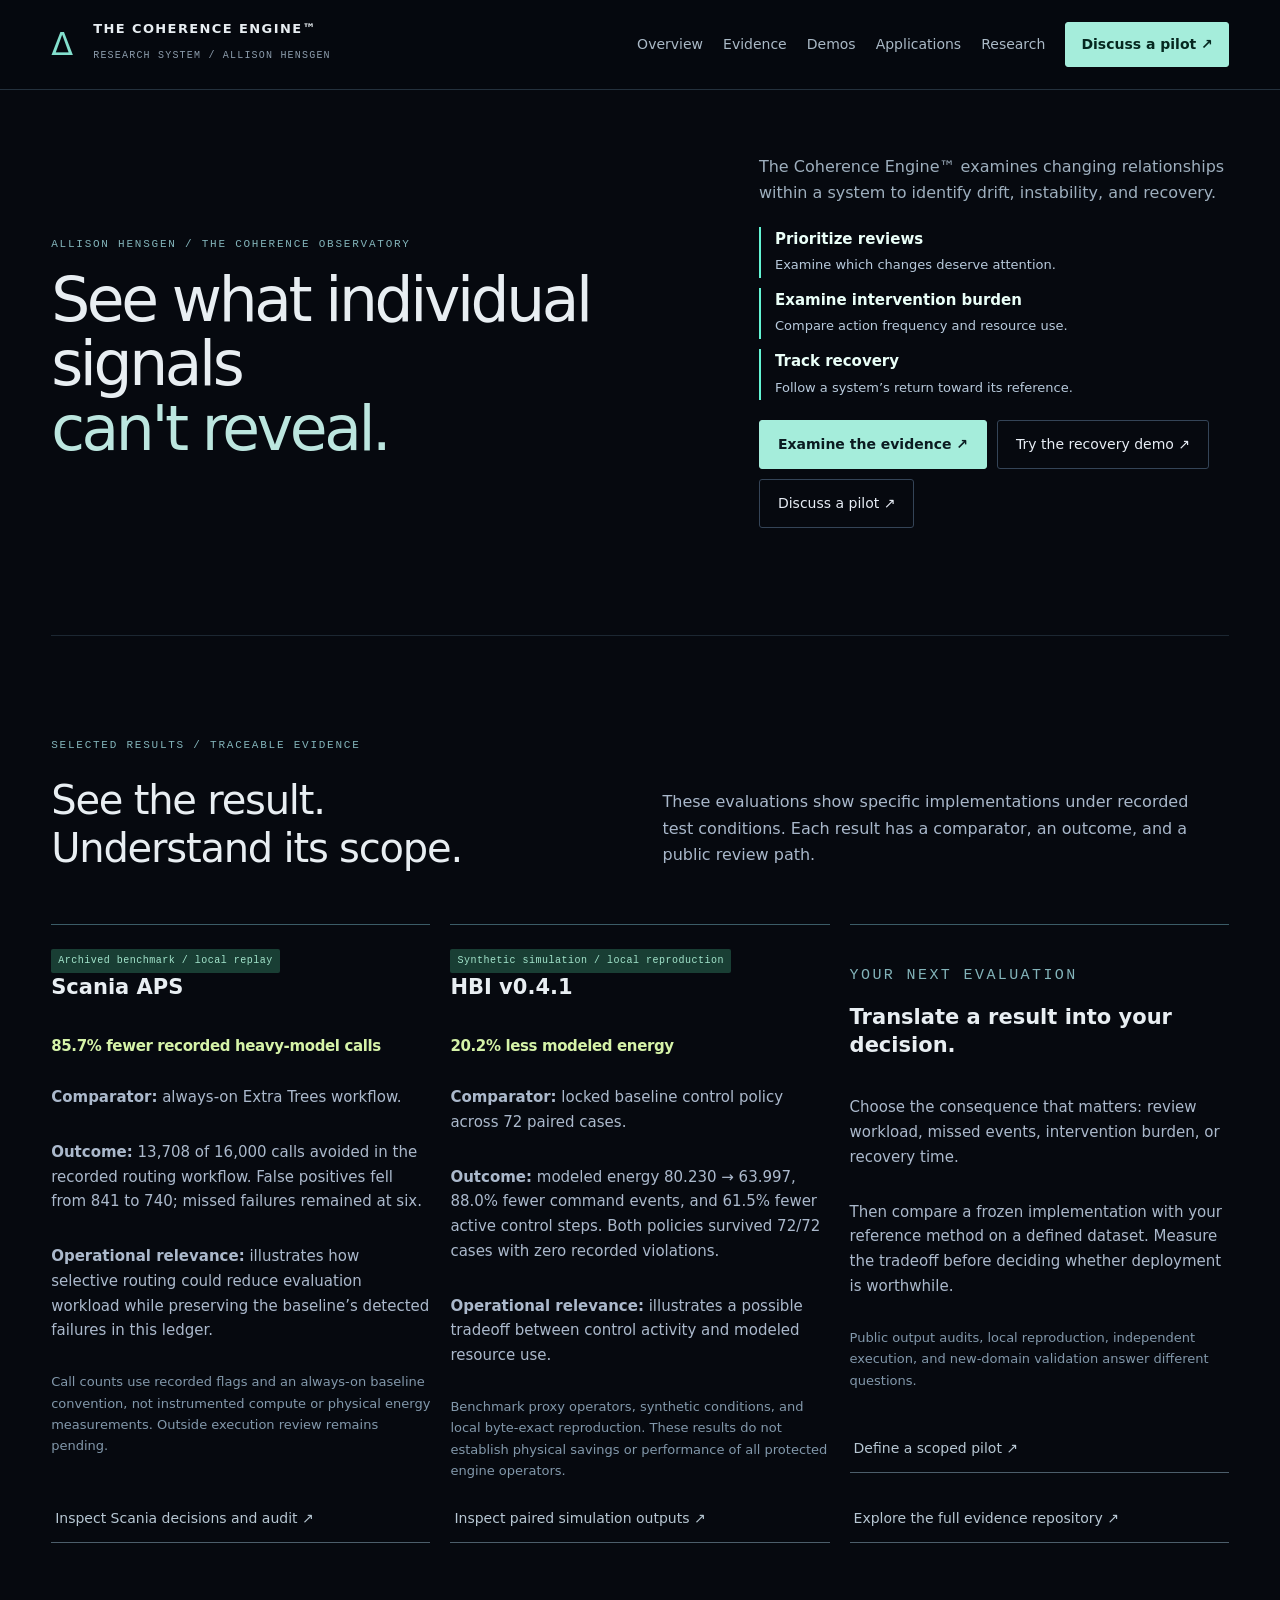
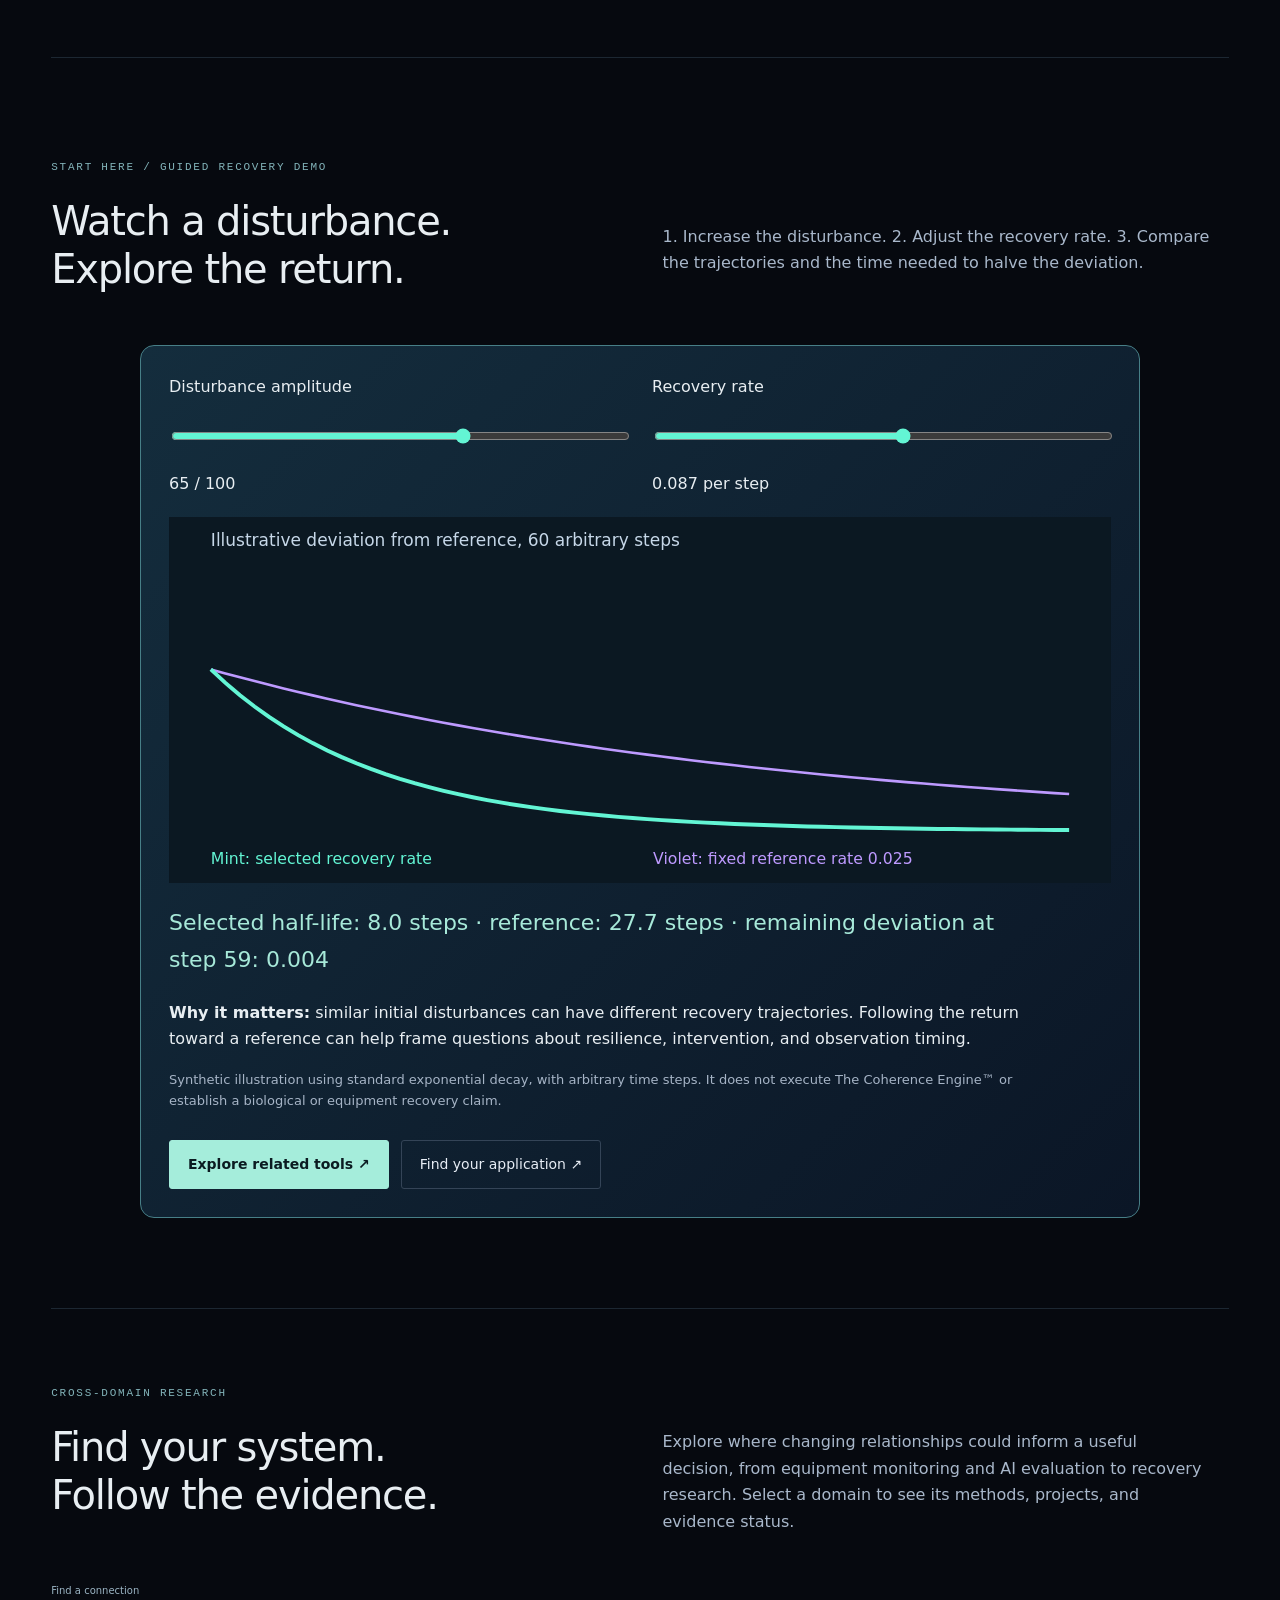
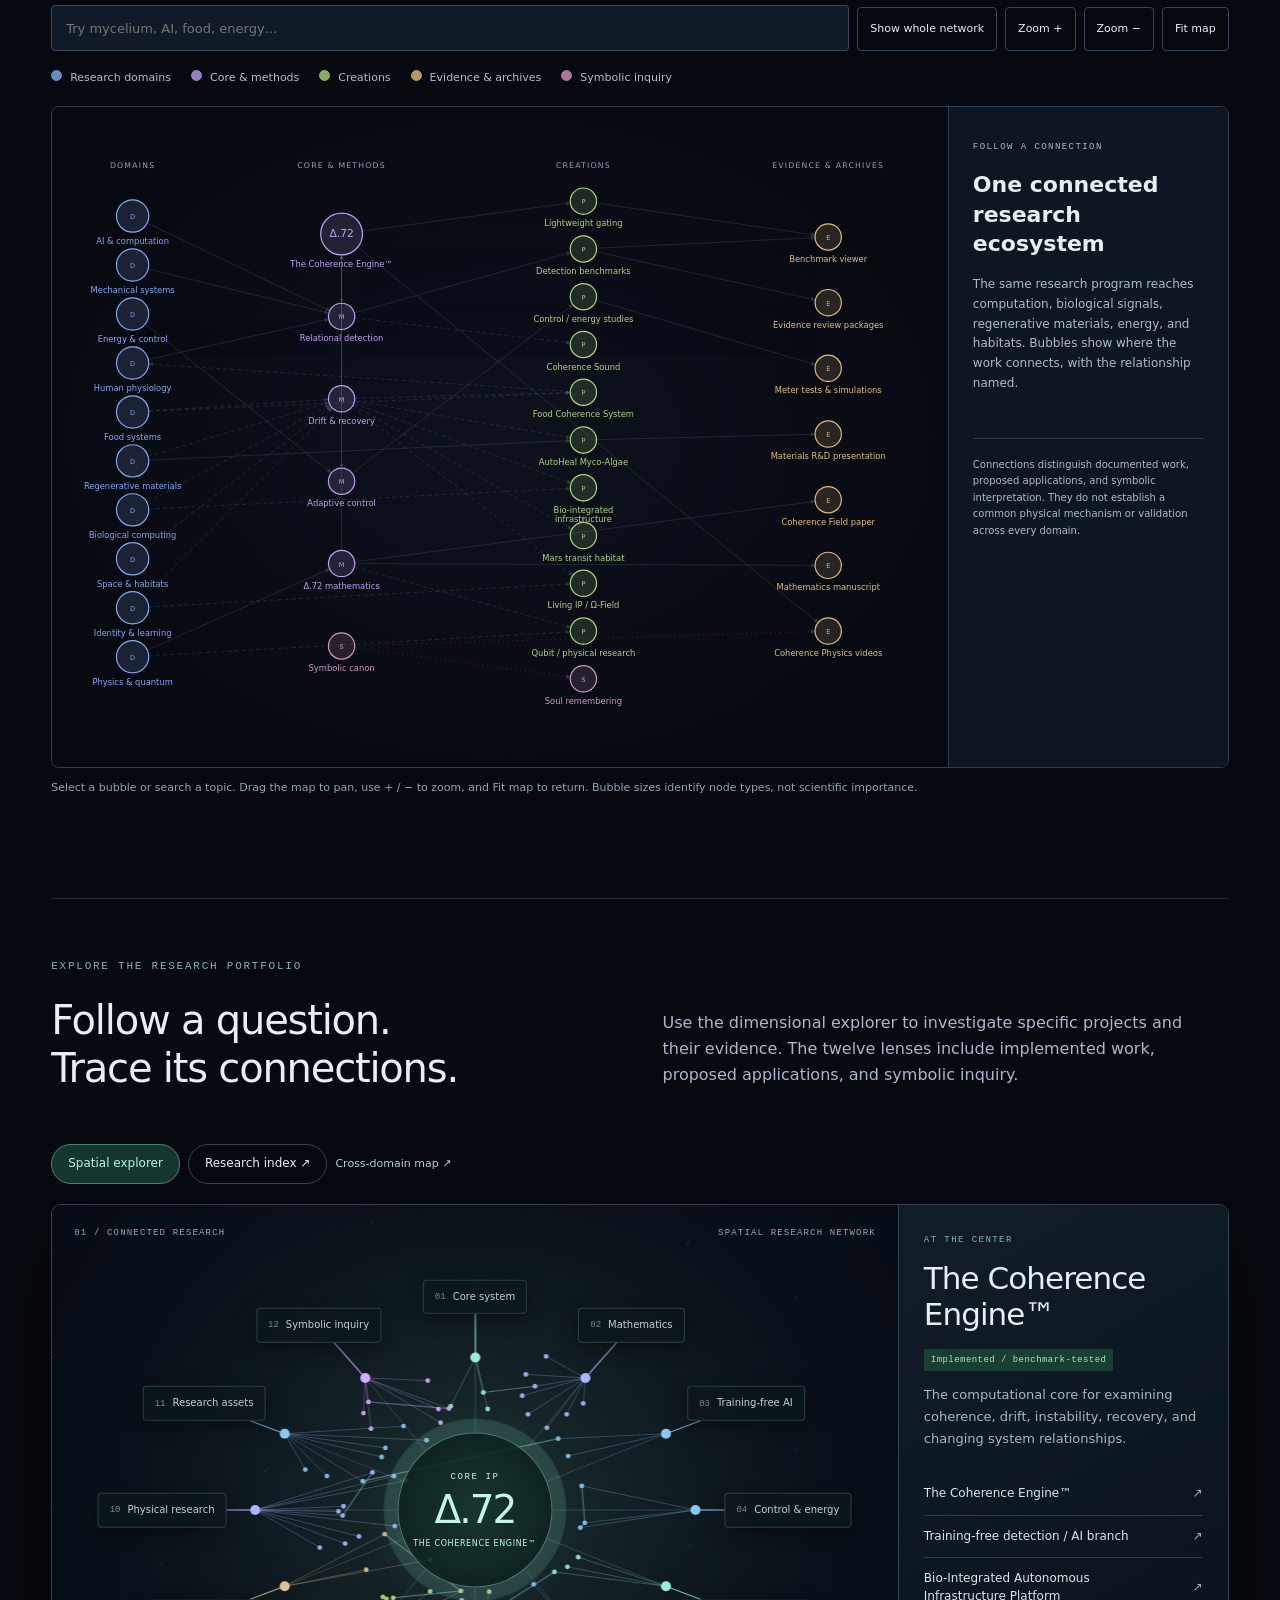
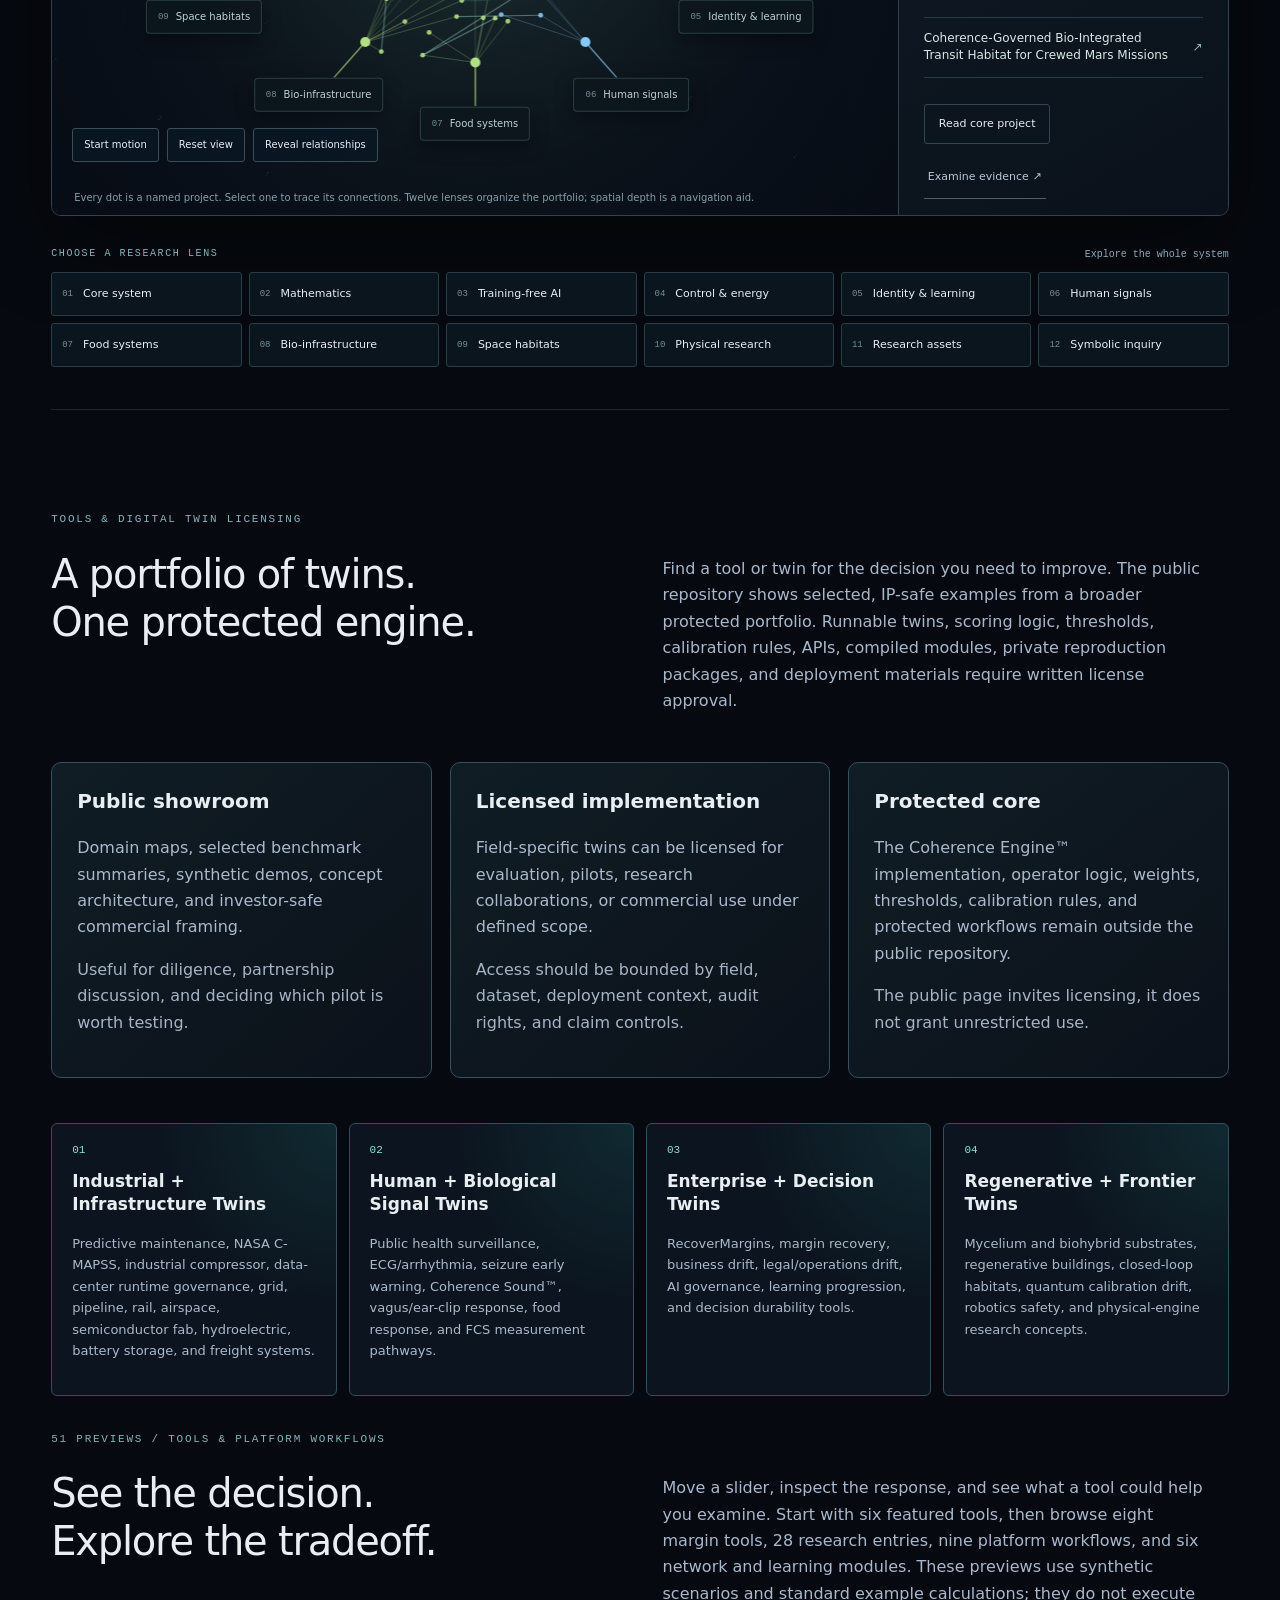
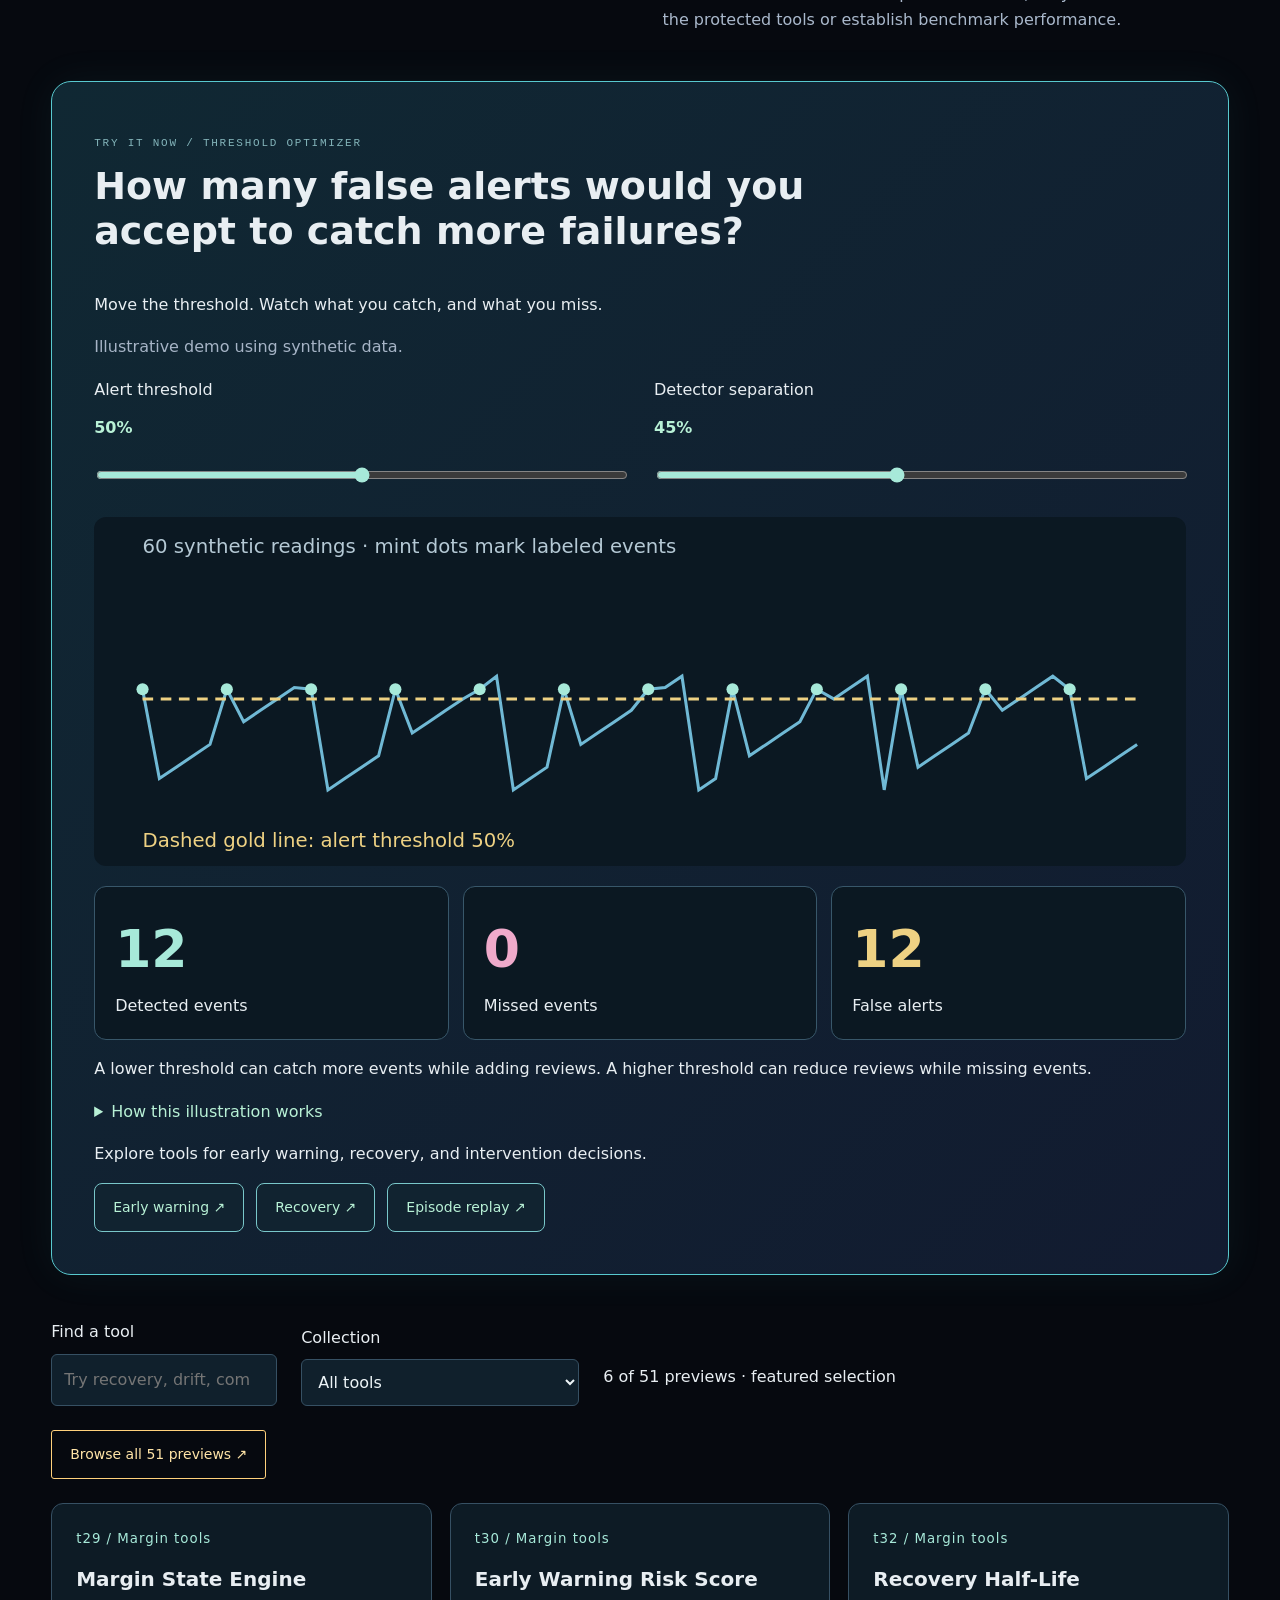
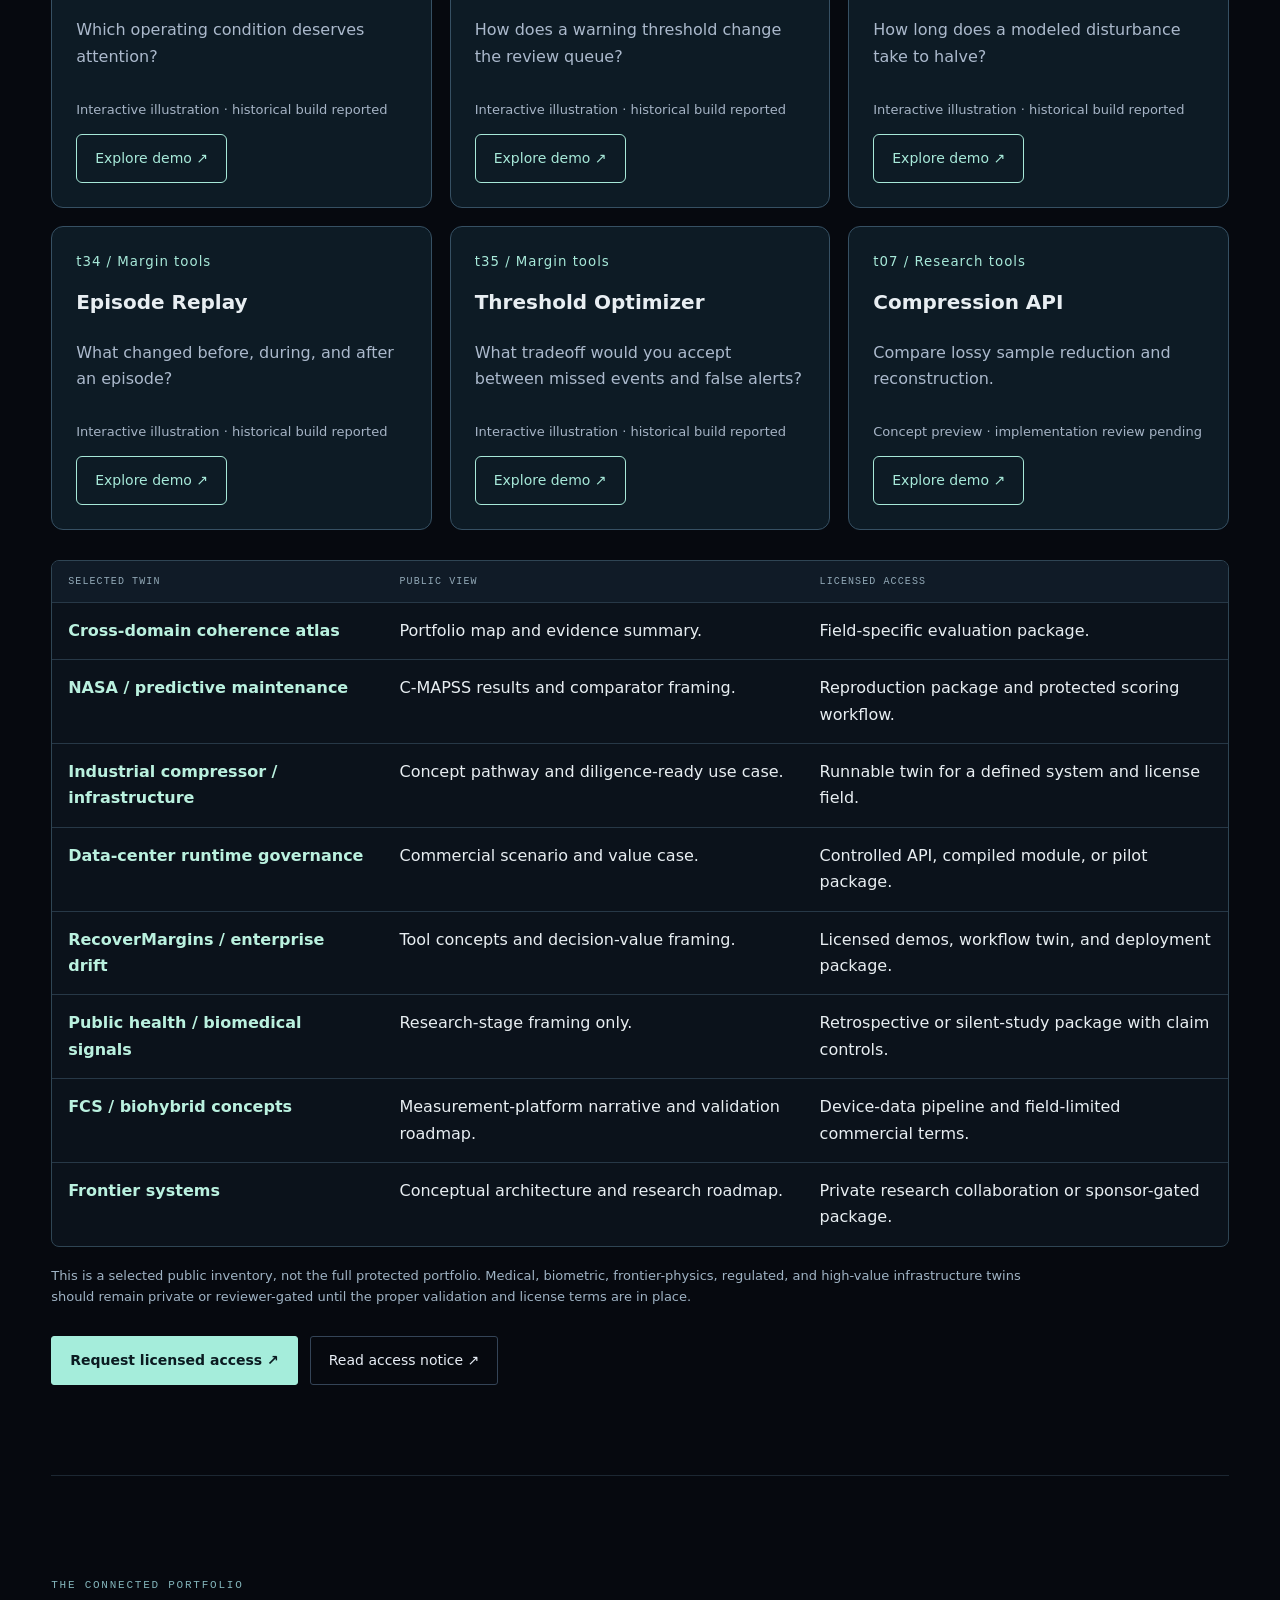
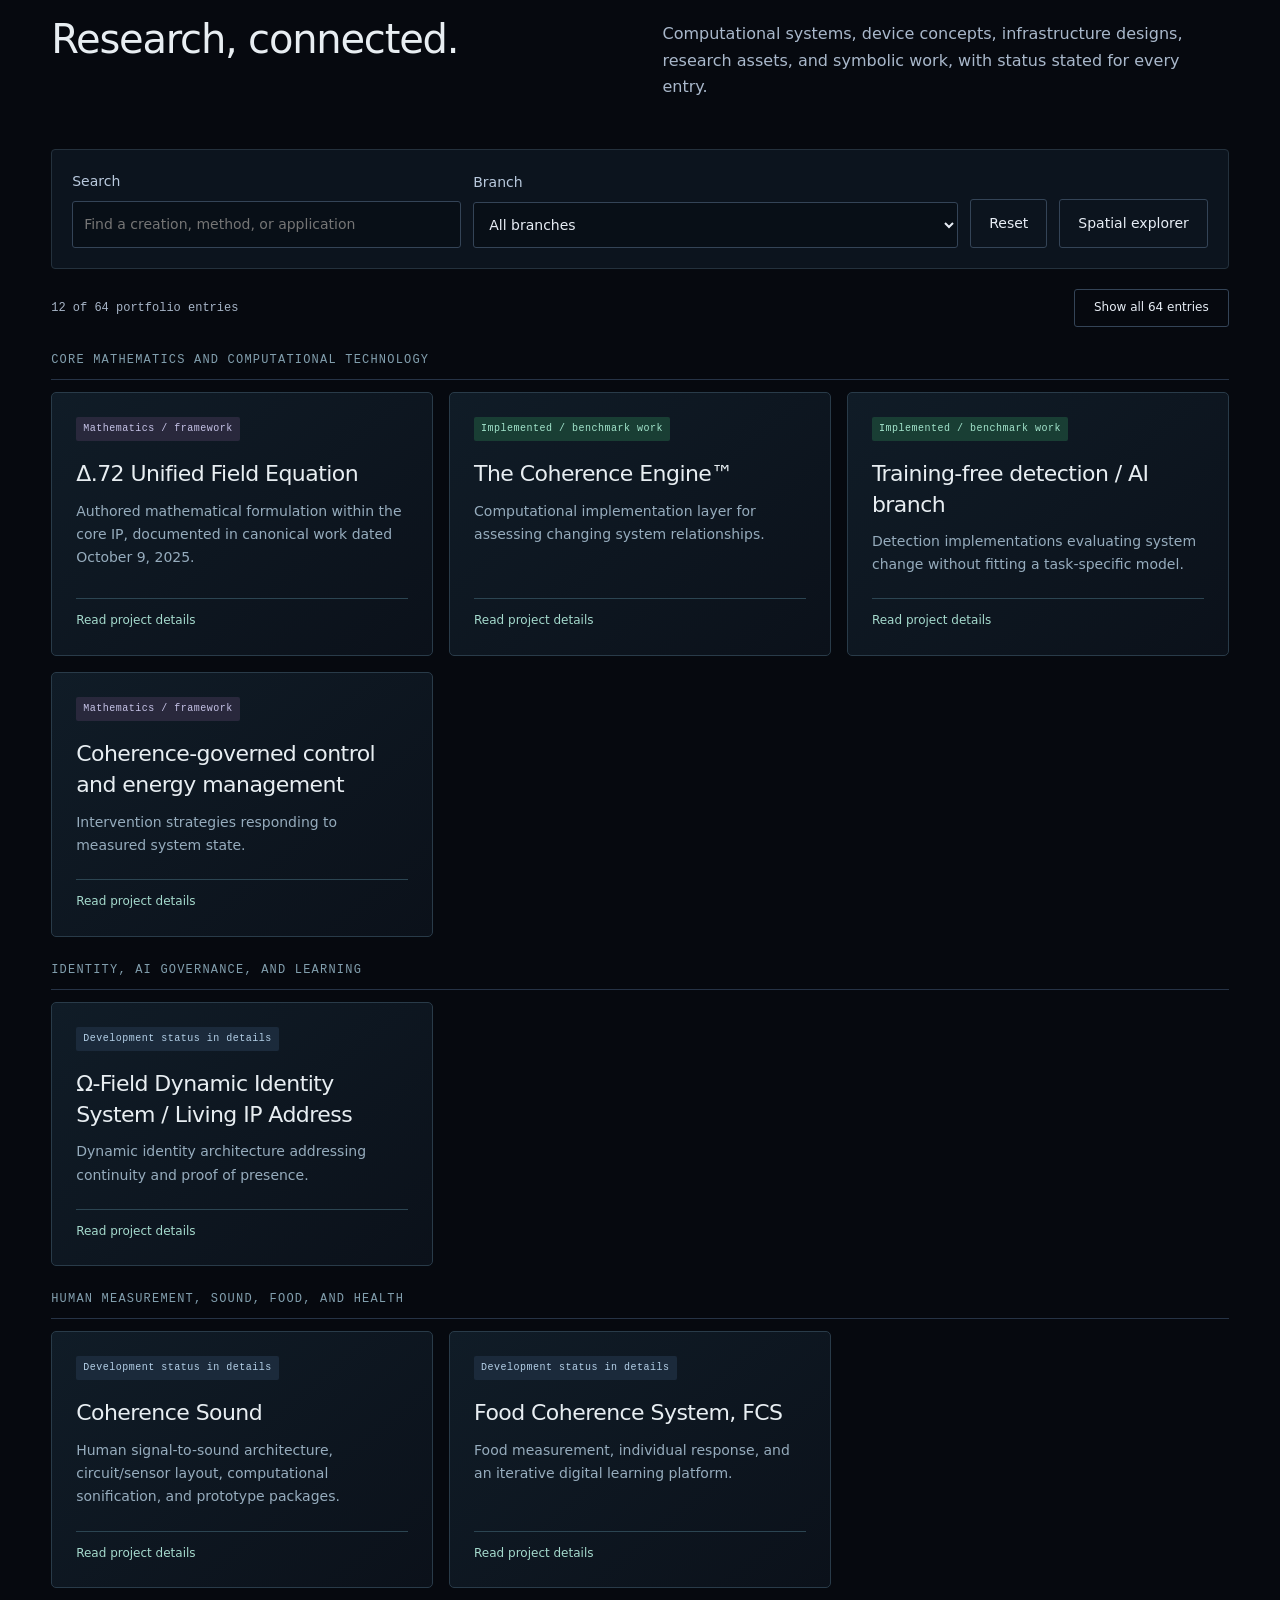
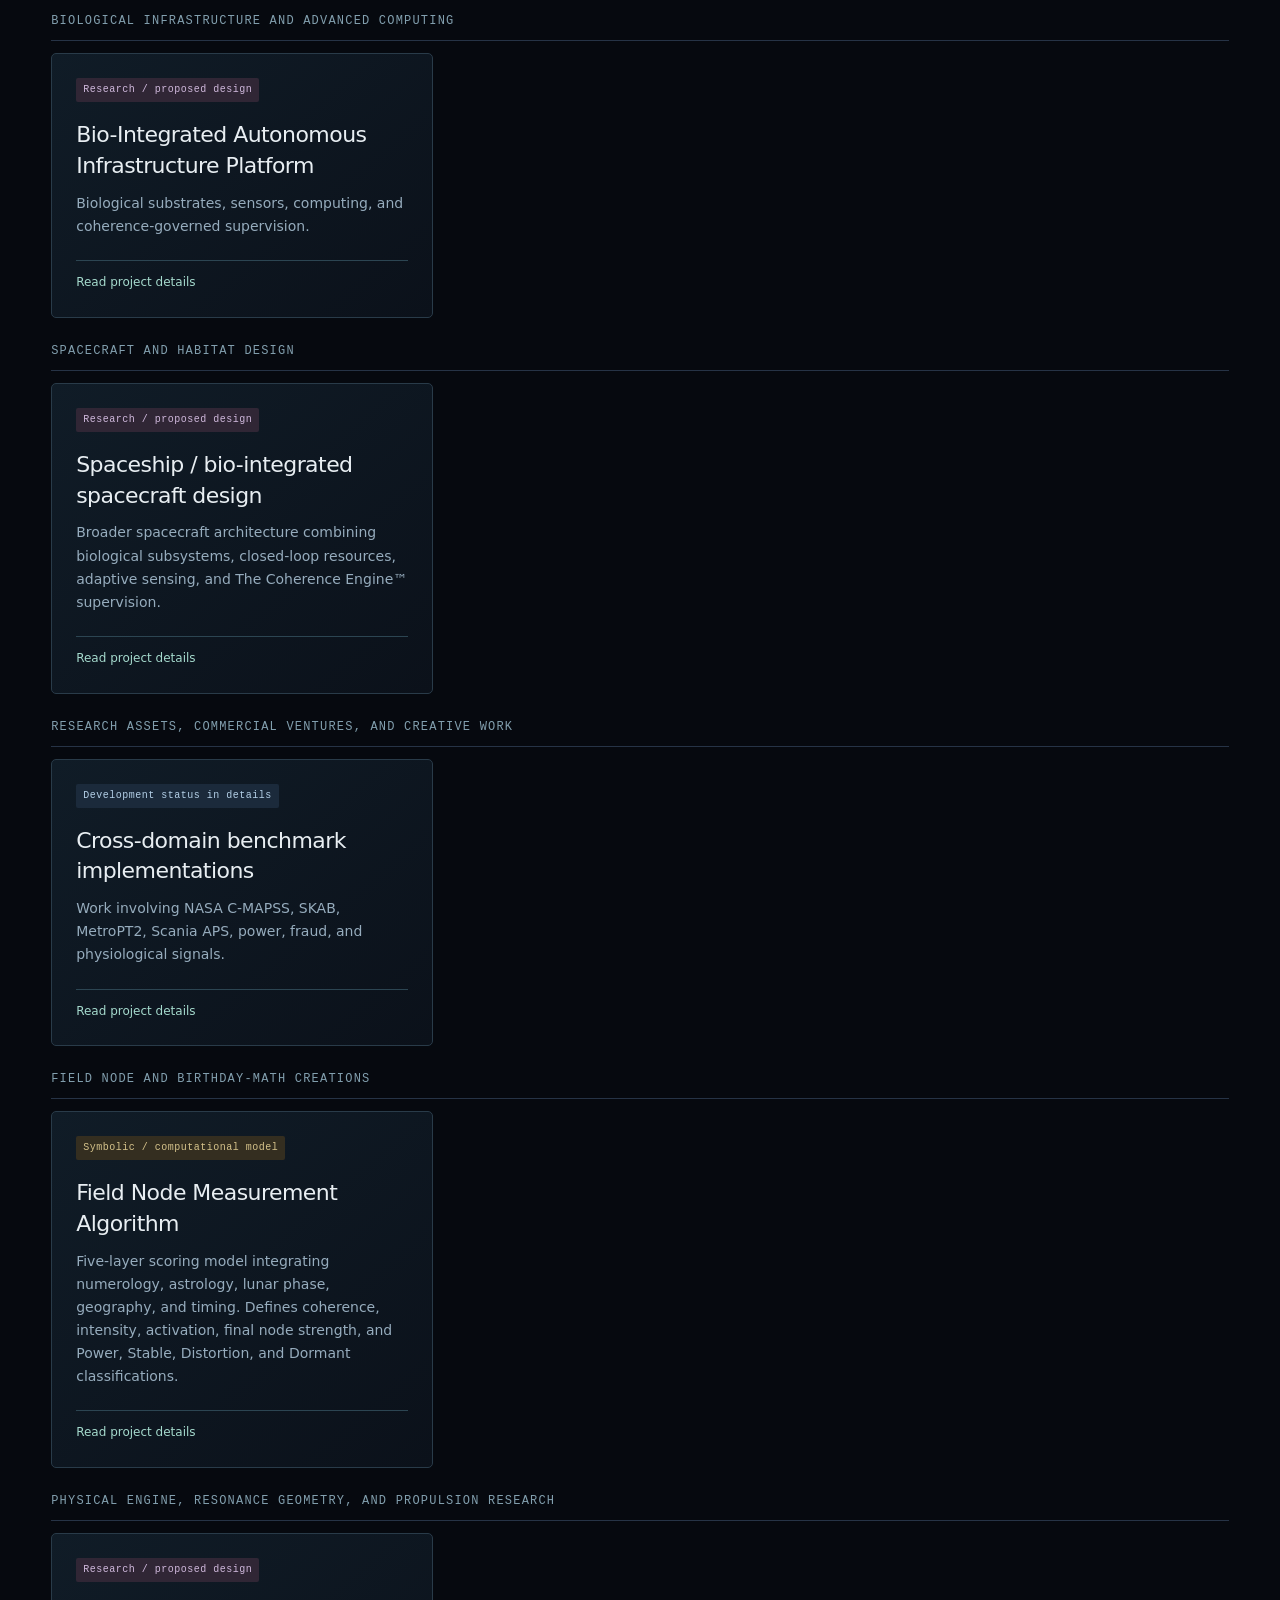
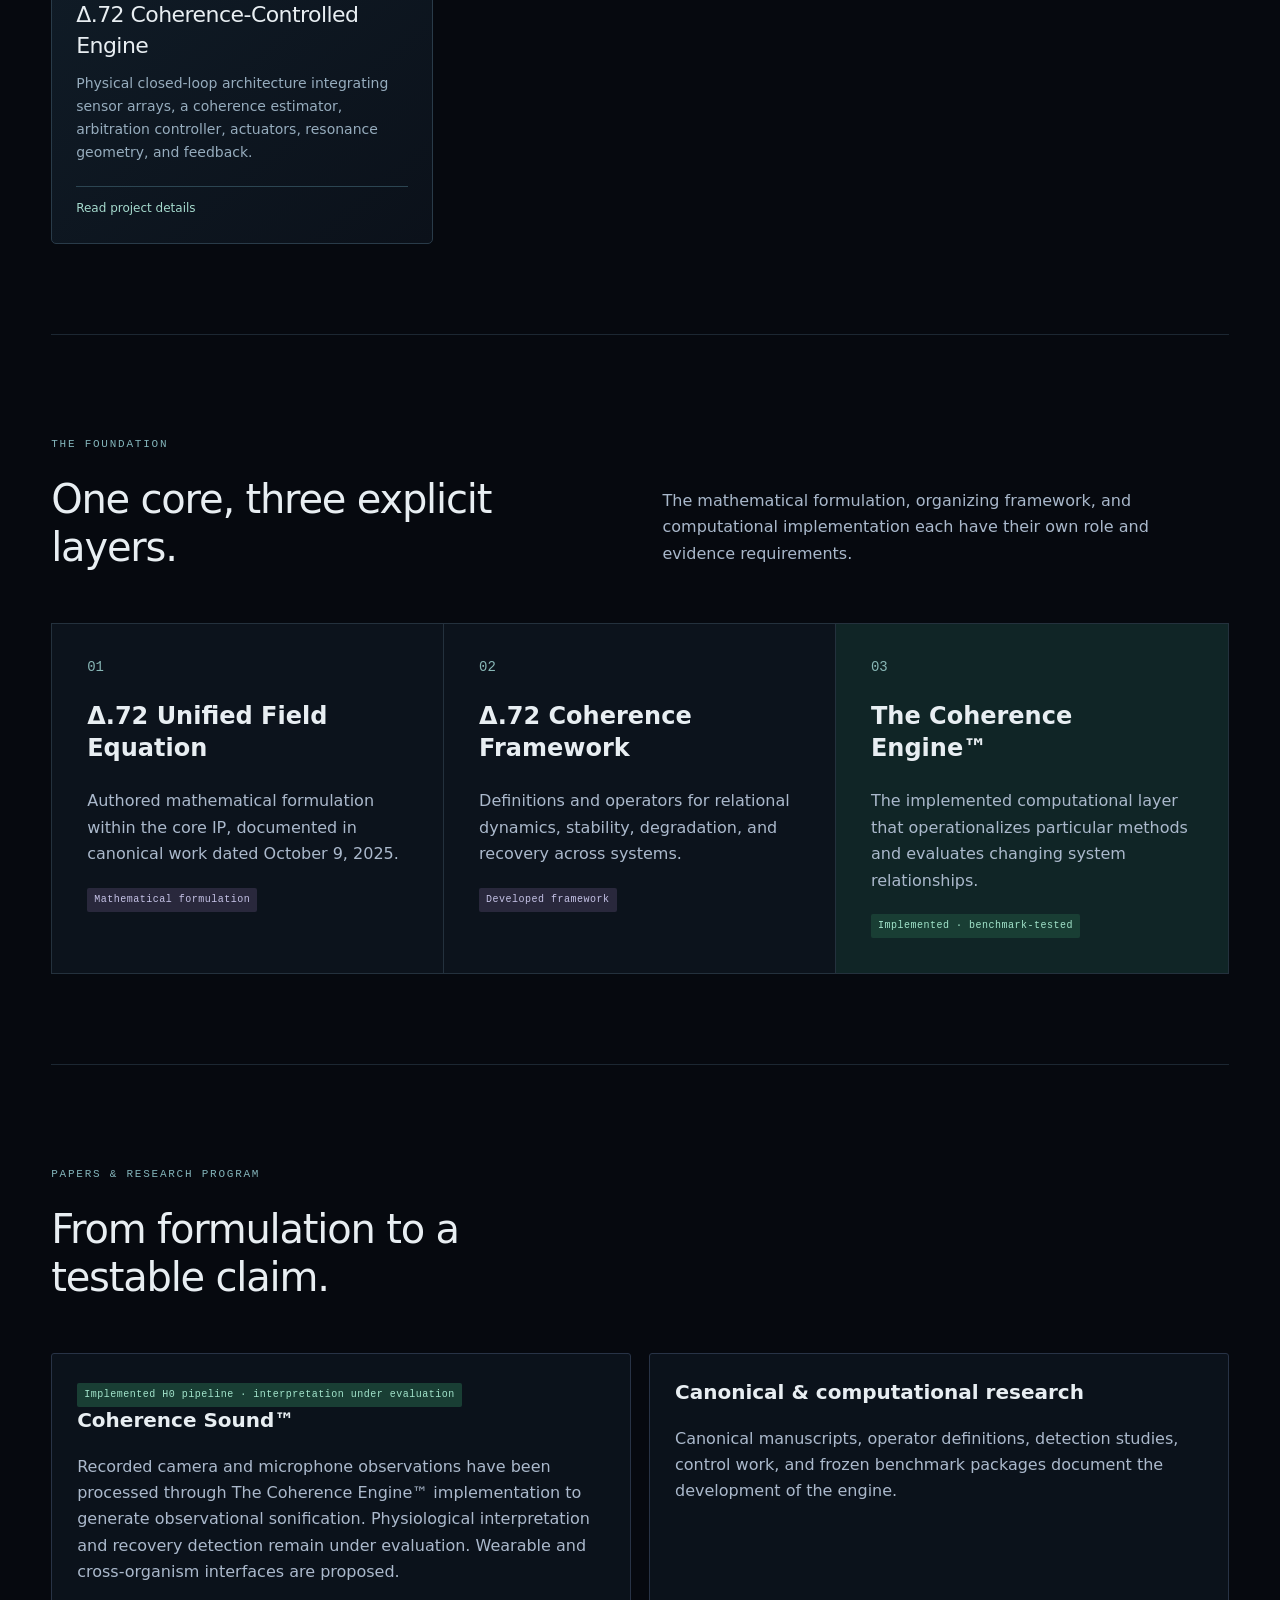
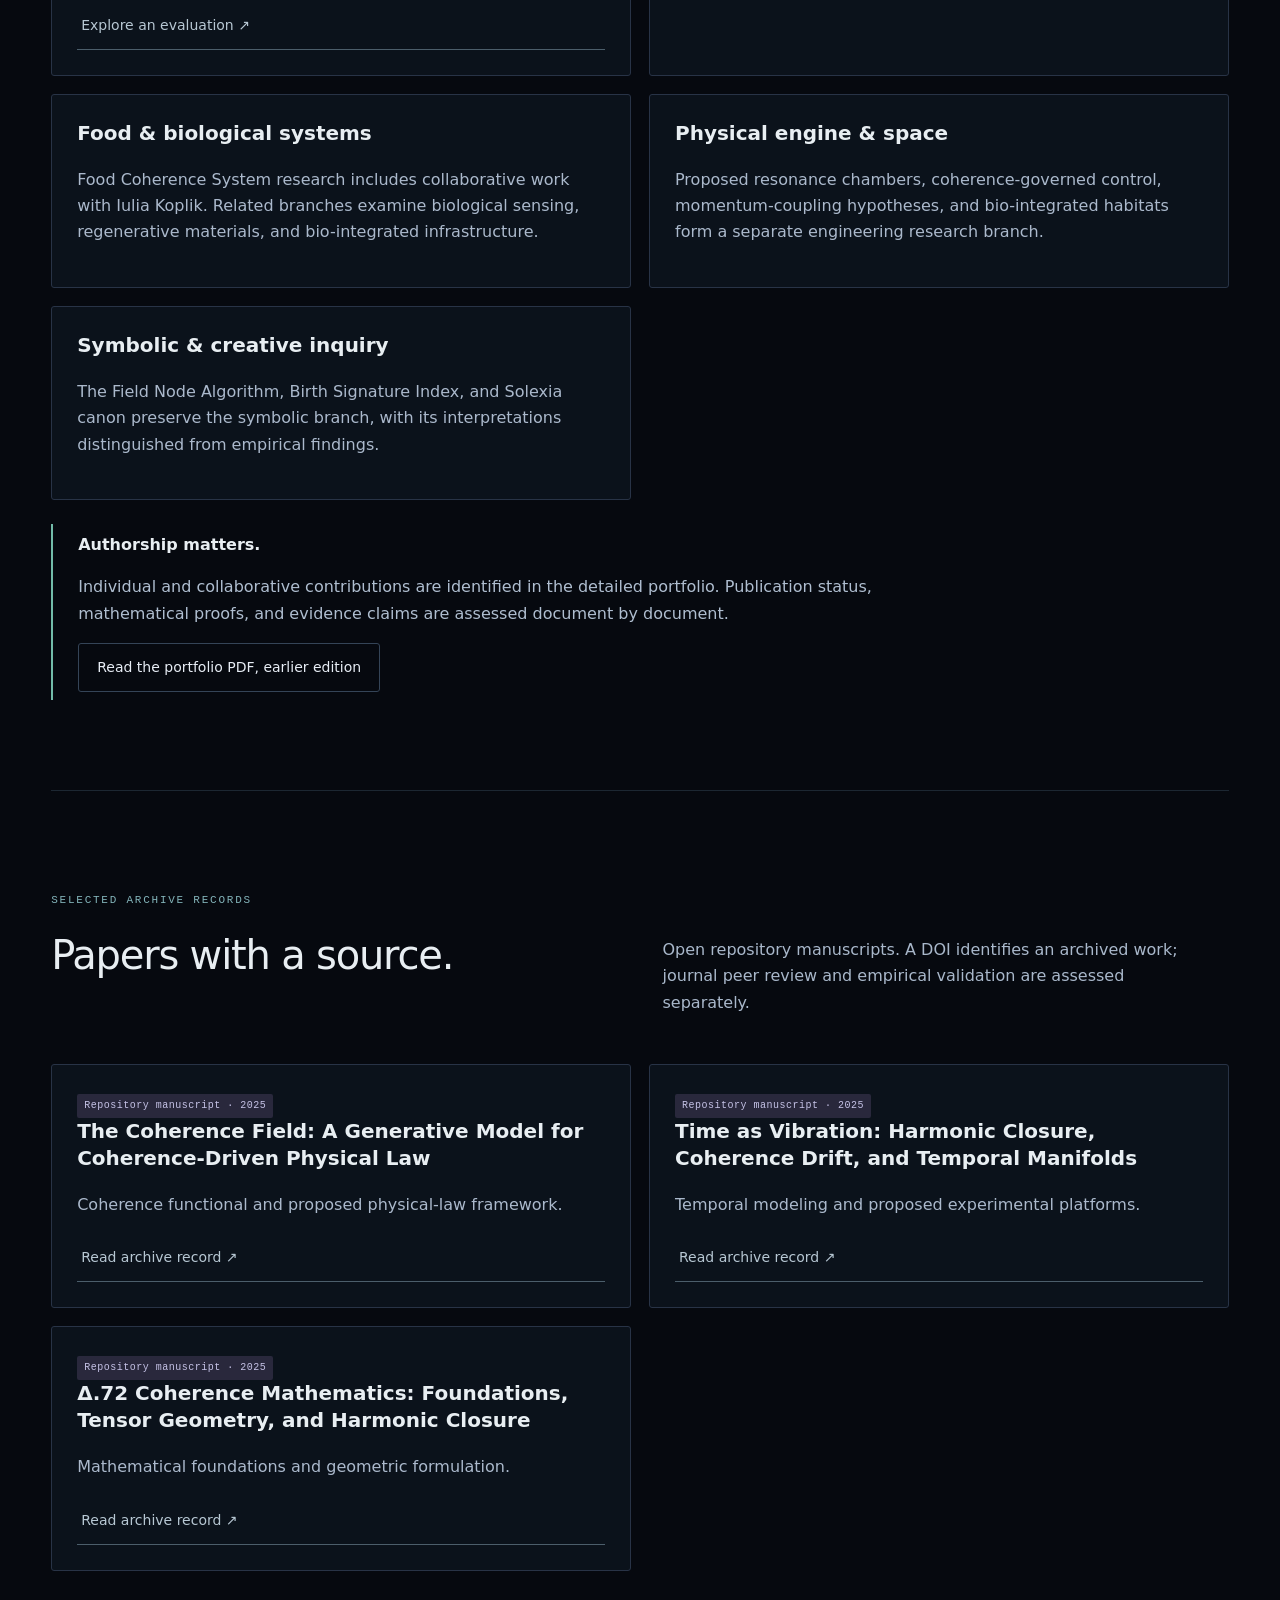
==== index.html @ c4099e21 "Feature inline threshold demo before tool catalog with live outcome counters" ====
<!doctype html><html lang="en"><head><meta charset="utf-8"><meta name="viewport" content="width=device-width,initial-scale=1"><title>Coherence Observatory | Allison Hensgen</title><meta name="description" content="See how The Coherence Engine™ examines changing relationships across complex systems. Explore interactive research, benchmark evidence, and technical pilot opportunities."><link rel="icon" href="favicon.svg"><link rel="stylesheet" href="style.css?v=20261008-colors"><link rel="stylesheet" href="tool-showroom.css"><link rel="canonical" href="https://coherenceengine.github.io/CoherenceEngine/">
<meta property="og:type" content="website">
<meta property="og:site_name" content="The Coherence Engine™">
<meta property="og:title" content="The Coherence Engine™ | Allison Hensgen">
<meta property="og:description" content="Explore computational evidence, cross-domain applications, and opportunities to evaluate The Coherence Engine™.">
<meta property="og:url" content="https://coherenceengine.github.io/CoherenceEngine/">
<meta property="og:image" content="https://coherenceengine.github.io/CoherenceEngine/social-preview.png">
<meta property="og:image:secure_url" content="https://coherenceengine.github.io/CoherenceEngine/social-preview.png">
<meta property="og:image:type" content="image/png">
<meta property="og:image:width" content="1734">
<meta property="og:image:height" content="907">
<meta property="og:image:alt" content="The Coherence Engine™ by Allison Hensgen, a dimensional network connecting computational, biological, materials, energy, and space research.">
<meta name="twitter:card" content="summary_large_image">
<meta name="twitter:title" content="The Coherence Engine™ | Allison Hensgen">
<meta name="twitter:description" content="Research across domains. Explore the Coherence Observatory.">
<meta name="twitter:image" content="https://coherenceengine.github.io/CoherenceEngine/social-preview.png">
<meta name="twitter:image:alt" content="The Coherence Engine™ by Allison Hensgen, research across domains.">
<link rel="stylesheet" href="reading-flow.css?v=20261008"><link rel="stylesheet" href="network-showroom.css?v=20261008"></head><body>
<nav aria-label="Main navigation"><a class="brand" href="#home"><span>Δ</span><b>THE COHERENCE ENGINE™</b><small>RESEARCH SYSTEM / ALLISON HENSGEN</small></a><div><a href="#home">Overview</a><a href="#evidence">Evidence</a><a href="#guided-demo">Demos</a><a href="#domain-map">Applications</a><a href="#research">Research</a><a class="primary" href="#pilot">Discuss a pilot ↗</a></div></nav>
<main><section id="home" class="observatory"><header class="obs-intro"><div><p class="eyebrow">ALLISON HENSGEN / THE COHERENCE OBSERVATORY</p><h1>See what individual signals<br><em>can't reveal.</em></h1></div><div class="obs-description"><p>The Coherence Engine™ examines changing relationships within a system to identify drift, instability, and recovery.</p><ul class="value-benefits"><li><strong>Prioritize reviews</strong><span>Examine which changes deserve attention.</span></li><li><strong>Examine intervention burden</strong><span>Compare action frequency and resource use.</span></li><li><strong>Track recovery</strong><span>Follow a system’s return toward its reference.</span></li></ul><div class="value-paths"><a class="primary" href="#evidence">Examine the evidence ↗</a><a class="secondary" href="#guided-demo">Try the recovery demo ↗</a><a class="secondary" href="#pilot">Discuss a pilot ↗</a></div></div></header></section><section id="evidence"><div class="sectionhead"><p class="eyebrow">SELECTED RESULTS / TRACEABLE EVIDENCE</p><h2>See the result.<br>Understand its scope.</h2><p>These evaluations show specific implementations under recorded test conditions. Each result has a comparator, an outcome, and a public review path.</p></div><div class="evidencegrid"><article><span class="badge built">Archived benchmark / local replay</span><h3>Scania APS</h3><p class="result-number">85.7% fewer recorded heavy-model calls</p><p><strong>Comparator:</strong> always-on Extra Trees workflow.</p><p><strong>Outcome:</strong> 13,708 of 16,000 calls avoided in the recorded routing workflow. False positives fell from 841 to 740; missed failures remained at six.</p><p><strong>Operational relevance:</strong> illustrates how selective routing could reduce evaluation workload while preserving the baseline’s detected failures in this ledger.</p><p class="muted">Call counts use recorded flags and an always-on baseline convention, not instrumented compute or physical energy measurements. Outside execution review remains pending.</p><a class="textlink" href="https://github.com/CoherenceEngine/Research/blob/main/validation/scania_v1/README.md" target="_blank" rel="noopener">Inspect Scania decisions and audit ↗</a></article><article><span class="badge built">Synthetic simulation / local reproduction</span><h3>HBI v0.4.1</h3><p class="result-number">20.2% less modeled energy</p><p><strong>Comparator:</strong> locked baseline control policy across 72 paired cases.</p><p><strong>Outcome:</strong> modeled energy 80.230 → 63.997, 88.0% fewer command events, and 61.5% fewer active control steps. Both policies survived 72/72 cases with zero recorded violations.</p><p><strong>Operational relevance:</strong> illustrates a possible tradeoff between control activity and modeled resource use.</p><p class="muted">Benchmark proxy operators, synthetic conditions, and local byte-exact reproduction. These results do not establish physical savings or performance of all protected engine operators.</p><a class="textlink" href="https://github.com/CoherenceEngine/Research/blob/main/validation/hbi_v0_4_1/README.md" target="_blank" rel="noopener">Inspect paired simulation outputs ↗</a></article><article><p class="eyebrow">YOUR NEXT EVALUATION</p><h3>Translate a result into your decision.</h3><p>Choose the consequence that matters: review workload, missed events, intervention burden, or recovery time.</p><p>Then compare a frozen implementation with your reference method on a defined dataset. Measure the tradeoff before deciding whether deployment is worthwhile.</p><p class="muted">Public output audits, local reproduction, independent execution, and new-domain validation answer different questions.</p><a class="textlink" href="#pilot">Define a scoped pilot ↗</a><a class="textlink" href="https://github.com/CoherenceEngine/Research" target="_blank" rel="noopener">Explore the full evidence repository ↗</a></article></div></section><section id="guided-demo"><div class="sectionhead"><p class="eyebrow">START HERE / GUIDED RECOVERY DEMO</p><h2>Watch a disturbance.<br>Explore the return.</h2><p>1. Increase the disturbance. 2. Adjust the recovery rate. 3. Compare the trajectories and the time needed to halve the deviation.</p></div><div class="guided-panel"><div class="tool-demo-controls"><label>Disturbance amplitude<input id="guided-disturbance" type="range" min="0" max="100" value="65"><output id="guided-disturbance-value"></output></label><label>Recovery rate<input id="guided-rate" type="range" min="1" max="100" value="55"><output id="guided-rate-value"></output></label></div><svg id="guided-plot" viewBox="0 0 720 280" role="img" aria-label="Illustrative recovery trajectories"></svg><p id="guided-output" class="tool-output" aria-live="polite"></p><p><strong>Why it matters:</strong> similar initial disturbances can have different recovery trajectories. Following the return toward a reference can help frame questions about resilience, intervention, and observation timing.</p><p class="muted">Synthetic illustration using standard exponential decay, with arbitrary time steps. It does not execute The Coherence Engine™ or establish a biological or equipment recovery claim.</p><div class="evidenceactions"><a class="primary" href="#tools">Explore related tools ↗</a><a class="secondary" href="#domain-map">Find your application ↗</a></div></div></section><section id="domain-map" class="domain-section"><div class="sectionhead"><p class="eyebrow">CROSS-DOMAIN RESEARCH</p><h2>Find your system.<br>Follow the evidence.</h2><p>Explore where changing relationships could inform a useful decision, from equipment monitoring and AI evaluation to recovery research. Select a domain to see its methods, projects, and evidence status.</p></div><div class="bubble-toolbar"><label>Find a connection<input type="search" id="bubble-search" placeholder="Try mycelium, AI, food, energy…"></label><button id="bubble-all">Show whole network</button><button id="bubble-in">Zoom +</button><button id="bubble-out">Zoom −</button><button id="bubble-fit">Fit map</button></div><div class="bubble-legend"><span style="--bubble-color:#80aaf4">Research domains</span><span style="--bubble-color:#bca0ee">Core & methods</span><span style="--bubble-color:#a9d77b">Creations</span><span style="--bubble-color:#e2bd74">Evidence & archives</span><span style="--bubble-color:#d495be">Symbolic inquiry</span></div><div class="bubble-workspace"><div class="bubble-viewport"><svg id="bubble-svg" viewBox="0 0 1500 960" role="group" aria-label="Interactive cross-domain research map"></svg></div><aside id="bubble-inspector"><p class="eyebrow">FOLLOW A CONNECTION</p><h3 id="bubble-title">One connected research ecosystem</h3><p id="bubble-description">The same research program reaches computation, biological signals, regenerative materials, energy, and habitats. Bubbles show where the work connects, with the relationship named.</p><div id="bubble-connections"></div><div id="bubble-actions"></div><p class="bubble-note">Connections distinguish documented work, proposed applications, and symbolic interpretation. They do not establish a common physical mechanism or validation across every domain.</p></aside></div><p class="bubble-instruction">Select a bubble or search a topic. Drag the map to pan, use + / − to zoom, and Fit map to return. Bubble sizes identify node types, not scientific importance.</p></section><section id="observatory" class="observatory"><div class="sectionhead"><p class="eyebrow">EXPLORE THE RESEARCH PORTFOLIO</p><h2>Follow a question.<br>Trace its connections.</h2><p>Use the dimensional explorer to investigate specific projects and their evidence. The twelve lenses include implemented work, proposed applications, and symbolic inquiry.</p></div><div class="obs-view" role="group" aria-label="Portfolio view"><button id="spatial-view" class="selected" aria-pressed="true">Spatial explorer</button><button id="index-view" aria-pressed="false">Research index ↗</button><a class="obs-map-link" href="#domain-map">Cross-domain map ↗</a></div><div class="obs-workspace"><div class="obs-scene" id="scene"><div class="obs-scene-head"><span id="scene-title">01 / CONNECTED RESEARCH</span><span id="scene-type">SPATIAL RESEARCH NETWORK</span></div><canvas id="observatory-canvas" aria-label="Rotatable mathematical projection and conceptual research scenes. Select a research branch using the labelled buttons." tabindex="0"></canvas><div id="orbit-nodes" aria-label="Research branches"></div><button id="engine-node" class="engine-node"><small>CORE IP</small><strong>Δ.72</strong><span>THE COHERENCE ENGINE™</span></button><div class="obs-controls"><button id="obs-motion" aria-pressed="false">Start motion</button><button id="obs-reset">Reset view</button><button id="obs-relations" aria-pressed="false">Reveal relationships</button></div><p id="scene-caption">A projection of 12D geometry. Portfolio connections describe research organization, not physical equivalence.</p></div><aside class="obs-inspector" aria-label="Selected research" aria-live="polite"><p class="eyebrow" id="inspector-kicker">AT THE CENTER</p><h2 id="inspector-title">The Coherence Engine™</h2><span id="inspector-status" class="badge built">Implemented / benchmark-tested</span><p id="inspector-description">The computational core for examining coherence, drift, instability, recovery, and changing system relationships.</p><div id="relationship-list" hidden></div><div id="scene-projects"></div><div class="obs-inspector-actions"><button id="inspect-core">Read core project</button><a href="#evidence" class="textlink">Examine evidence ↗</a></div><div class="inspector-footer"><span>64 PORTFOLIO ENTRIES</span><span>12 NAVIGATION LENSES</span></div></aside></div><div class="obs-lens-heading"><p class="eyebrow">CHOOSE A RESEARCH LENS</p><span id="obs-lens-label">Explore the whole system</span></div><div id="obs-lenses" class="obs-lenses"></div></section><section id="licensing"><div class="sectionhead"><p class="eyebrow">TOOLS & DIGITAL TWIN LICENSING</p><h2>A portfolio of twins.<br>One protected engine.</h2><p>Find a tool or twin for the decision you need to improve. The public repository shows selected, IP-safe examples from a broader protected portfolio. Runnable twins, scoring logic, thresholds, calibration rules, APIs, compiled modules, private reproduction packages, and deployment materials require written license approval.</p></div><div class="licensegrid"><article><h3>Public showroom</h3><p>Domain maps, selected benchmark summaries, synthetic demos, concept architecture, and investor-safe commercial framing.</p><p class="muted">Useful for diligence, partnership discussion, and deciding which pilot is worth testing.</p></article><article><h3>Licensed implementation</h3><p>Field-specific twins can be licensed for evaluation, pilots, research collaborations, or commercial use under defined scope.</p><p class="muted">Access should be bounded by field, dataset, deployment context, audit rights, and claim controls.</p></article><article><h3>Protected core</h3><p>The Coherence Engine™ implementation, operator logic, weights, thresholds, calibration rules, and protected workflows remain outside the public repository.</p><p class="muted">The public page invites licensing, it does not grant unrestricted use.</p></article></div><div class="license-categories"><article><span>01</span><h3>Industrial + Infrastructure Twins</h3><p>Predictive maintenance, NASA C-MAPSS, industrial compressor, data-center runtime governance, grid, pipeline, rail, airspace, semiconductor fab, hydroelectric, battery storage, and freight systems.</p></article><article><span>02</span><h3>Human + Biological Signal Twins</h3><p>Public health surveillance, ECG/arrhythmia, seizure early warning, Coherence Sound™, vagus/ear-clip response, food response, and FCS measurement pathways.</p></article><article><span>03</span><h3>Enterprise + Decision Twins</h3><p>RecoverMargins, margin recovery, business drift, legal/operations drift, AI governance, learning progression, and decision durability tools.</p></article><article><span>04</span><h3>Regenerative + Frontier Twins</h3><p>Mycelium and biohybrid substrates, regenerative buildings, closed-loop habitats, quantum calibration drift, robotics safety, and physical-engine research concepts.</p></article></div><div id="tools" class="sectionhead"><p class="eyebrow">51 PREVIEWS / TOOLS & PLATFORM WORKFLOWS</p><h2>See the decision.<br>Explore the tradeoff.</h2><p>Move a slider, inspect the response, and see what a tool could help you examine. Start with six featured tools, then browse eight margin tools, 28 research entries, nine platform workflows, and six network and learning modules. These previews use synthetic scenarios and standard example calculations; they do not execute the protected tools or establish benchmark performance.</p></div><section id="threshold-feature" aria-labelledby="threshold-title">
<p class="eyebrow">TRY IT NOW / THRESHOLD OPTIMIZER</p><h3 id="threshold-title">How many false alerts would you accept to catch more failures?</h3>
<p>Move the threshold. Watch what you catch, and what you miss.</p><p class="muted">Illustrative demo using synthetic data.</p>
<div class="threshold-controls"><label>Alert threshold <output id="threshold-value">50%</output><input id="threshold-slider" type="range" min="0" max="100" value="50"></label><label>Detector separation <output id="separation-value">45%</output><input id="separation-slider" type="range" min="0" max="100" value="45"></label></div>
<svg id="threshold-chart" viewBox="0 0 720 230" role="img" aria-label="Synthetic readings and adjustable alert threshold"></svg>
<div class="threshold-counters" aria-live="polite" aria-atomic="true"><div><strong id="threshold-detected">12</strong><span>Detected events</span></div><div><strong id="threshold-missed">0</strong><span>Missed events</span></div><div><strong id="threshold-false">12</strong><span>False alerts</span></div></div>
<p id="threshold-takeaway">A lower threshold can catch more events while adding reviews. A higher threshold can reduce reviews while missing events.</p>
<details><summary>How this illustration works</summary><p>This fixed 60-item artificial fixture contains 12 labeled positives and 48 negatives. An alert occurs when a score is at least the selected threshold. Detector separation changes positive scores; negative scores remain fixed. These standard example calculations do not execute The Coherence Engine™ or select production thresholds. No real-world performance is implied.</p></details>
<p>Explore tools for early warning, recovery, and intervention decisions.</p><div class="threshold-related"><button type="button" data-threshold-related="Early Warning Risk Score">Early warning ↗</button><button type="button" data-threshold-related="Recovery Half-Life">Recovery ↗</button><button type="button" data-threshold-related="Episode Replay">Episode replay ↗</button></div>
</section>
<style>
#threshold-feature{margin:32px 0 44px;padding:clamp(20px,4vw,42px);border:1px solid #58c9cf;border-radius:20px;background:linear-gradient(135deg,#102833,#121b30);box-shadow:0 0 42px #4fcad510}#threshold-title{font-size:clamp(25px,3vw,38px);max-width:850px;line-height:1.18}.threshold-controls{display:grid;grid-template-columns:1fr 1fr;gap:28px}.threshold-controls label{display:grid;gap:12px}.threshold-controls output{color:#b8f1d6;font-weight:700}.threshold-controls input{width:100%;accent-color:#a7e9d9;min-height:32px}#threshold-chart{display:block;width:100%;margin:20px 0;border-radius:12px;background:#0b1822}.threshold-counters{display:grid;grid-template-columns:repeat(3,1fr);gap:14px}.threshold-counters>div{padding:20px;border:1px solid #38576a;border-radius:12px;background:#0b1822}.threshold-counters strong{display:block;font-size:clamp(32px,5vw,52px);color:#a7e9d9}.threshold-counters>div:nth-child(2) strong{color:#efaacb}.threshold-counters>div:nth-child(3) strong{color:#eed183}.threshold-counters span{display:block}.threshold-related{display:flex;flex-wrap:wrap;gap:12px}#threshold-feature summary{cursor:pointer;color:#b8f1d6}#threshold-feature button{padding:12px 18px;border:1px solid #79c7ca;border-radius:8px;color:#b8f1d6;background:#112330;cursor:pointer}#threshold-feature button:hover{background:#204453}@media(max-width:600px){.threshold-controls{grid-template-columns:1fr}.threshold-counters{gap:8px}.threshold-counters>div{padding:12px 8px}.threshold-counters span{font-size:13px}}
</style><div id="tool-showroom"></div><div id="platform-tools" class="sectionhead"><p class="eyebrow">PLATFORM & COMMAND CENTER / 9 WORKFLOW PREVIEWS</p><h2>Connect the signal<br>to the next decision.</h2><p>Explore how observation, review, intervention, and recovery could fit into one operational workflow. Each module includes an interactive synthetic scenario, its current review status, and related tools. Phase labels follow the website roadmap; licensed deployment availability requires implementation review.</p></div><div id="platform-showroom"></div><div id="network-tools" class="sectionhead"><p class="eyebrow">NETWORK & LEARNING / 6 WORKFLOW PREVIEWS</p><h2>Inspect the pattern.<br>Trace the decision.</h2><p>Explore extraction, signature comparisons, domain references, cross-system similarity, sharing controls, and adaptive matching. Synthetic previews explain each workflow while protected implementations remain controlled.</p></div><div id="network-showroom"></div><div class="license-table"><table><thead><tr><th>Selected twin</th><th>Public view</th><th>Licensed access</th></tr></thead><tbody><tr><td>Cross-domain coherence atlas</td><td>Portfolio map and evidence summary.</td><td>Field-specific evaluation package.</td></tr><tr><td>NASA / predictive maintenance</td><td>C-MAPSS results and comparator framing.</td><td>Reproduction package and protected scoring workflow.</td></tr><tr><td>Industrial compressor / infrastructure</td><td>Concept pathway and diligence-ready use case.</td><td>Runnable twin for a defined system and license field.</td></tr><tr><td>Data-center runtime governance</td><td>Commercial scenario and value case.</td><td>Controlled API, compiled module, or pilot package.</td></tr><tr><td>RecoverMargins / enterprise drift</td><td>Tool concepts and decision-value framing.</td><td>Licensed demos, workflow twin, and deployment package.</td></tr><tr><td>Public health / biomedical signals</td><td>Research-stage framing only.</td><td>Retrospective or silent-study package with claim controls.</td></tr><tr><td>FCS / biohybrid concepts</td><td>Measurement-platform narrative and validation roadmap.</td><td>Device-data pipeline and field-limited commercial terms.</td></tr><tr><td>Frontier systems</td><td>Conceptual architecture and research roadmap.</td><td>Private research collaboration or sponsor-gated package.</td></tr></tbody></table></div><p class="license-note">This is a selected public inventory, not the full protected portfolio. Medical, biometric, frontier-physics, regulated, and high-value infrastructure twins should remain private or reviewer-gated until the proper validation and license terms are in place.</p><div class="evidenceactions"><a class="primary" href="mailto:CoherenceDashboard@gmail.com?subject=Digital%20Twin%20License%20Inquiry">Request licensed access ↗</a><a class="secondary" href="LICENSE_ACCESS.md">Read access notice ↗</a></div></section><section id="projects"><div class="sectionhead"><p class="eyebrow">THE CONNECTED PORTFOLIO</p><h2>Research, connected.</h2><p>Computational systems, device concepts, infrastructure designs, research assets, and symbolic work, with status stated for every entry.</p></div><div class="toolbar"><label>Search<input id="search" type="search" placeholder="Find a creation, method, or application"></label><label>Branch<select id="branch"><option value="">All branches</option></select></label><button id="reset">Reset</button><a class="secondary" href="#observatory">Spatial explorer</a></div><div class="resultsbar"><p id="count" class="muted" aria-live="polite"></p><button id="show-all">Show all 64 entries</button></div><div id="project-list"></div></section><section id="core"><div class="sectionhead"><p class="eyebrow">THE FOUNDATION</p><h2>One core, three explicit layers.</h2><p>The mathematical formulation, organizing framework, and computational implementation each have their own role and evidence requirements.</p></div><div class="coregrid"><article><span class="number">01</span><h3>Δ.72 Unified Field Equation</h3><p>Authored mathematical formulation within the core IP, documented in canonical work dated October 9, 2025.</p><span class="badge mathematics">Mathematical formulation</span></article><article><span class="number">02</span><h3>Δ.72 Coherence Framework</h3><p>Definitions and operators for relational dynamics, stability, degradation, and recovery across systems.</p><span class="badge mathematics">Developed framework</span></article><article class="corefocus"><span class="number">03</span><h3>The Coherence Engine™</h3><p>The implemented computational layer that operationalizes particular methods and evaluates changing system relationships.</p><span class="badge built">Implemented · benchmark-tested</span></article></div></section><section id="research"><div class="sectionhead"><p class="eyebrow">PAPERS & RESEARCH PROGRAM</p><h2>From formulation to a testable claim.</h2></div><div class="researchgrid"><article><span class="badge built">Implemented H0 pipeline · interpretation under evaluation</span><h3>Coherence Sound™</h3><p>Recorded camera and microphone observations have been processed through The Coherence Engine™ implementation to generate observational sonification. Physiological interpretation and recovery detection remain under evaluation. Wearable and cross-organism interfaces are proposed.</p><a class="textlink" href="#pilot">Explore an evaluation ↗</a></article><article><h3>Canonical & computational research</h3><p>Canonical manuscripts, operator definitions, detection studies, control work, and frozen benchmark packages document the development of the engine.</p></article><article><h3>Food & biological systems</h3><p>Food Coherence System research includes collaborative work with Iulia Koplik. Related branches examine biological sensing, regenerative materials, and bio-integrated infrastructure.</p></article><article><h3>Physical engine & space</h3><p>Proposed resonance chambers, coherence-governed control, momentum-coupling hypotheses, and bio-integrated habitats form a separate engineering research branch.</p></article><article><h3>Symbolic & creative inquiry</h3><p>The Field Node Algorithm, Birth Signature Index, and Solexia canon preserve the symbolic branch, with its interpretations distinguished from empirical findings.</p></article></div><div class="researchnote"><strong>Authorship matters.</strong><p>Individual and collaborative contributions are identified in the detailed portfolio. Publication status, mathematical proofs, and evidence claims are assessed document by document.</p><a href="portfolio.pdf" class="secondary">Read the portfolio PDF, earlier edition</a></div></section><section id="publications"><div class="sectionhead"><p class="eyebrow">SELECTED ARCHIVE RECORDS</p><h2>Papers with a source.</h2><p>Open repository manuscripts. A DOI identifies an archived work; journal peer review and empirical validation are assessed separately.</p></div><div class="researchgrid"><article><span class="badge mathematics">Repository manuscript · 2025</span><h3>The Coherence Field: A Generative Model for Coherence-Driven Physical Law</h3><p>Coherence functional and proposed physical-law framework.</p><a class="textlink" href="https://zenodo.org/records/17780908" target="_blank" rel="noopener">Read archive record ↗</a></article><article><span class="badge mathematics">Repository manuscript · 2025</span><h3>Time as Vibration: Harmonic Closure, Coherence Drift, and Temporal Manifolds</h3><p>Temporal modeling and proposed experimental platforms.</p><a class="textlink" href="https://zenodo.org/records/17780808" target="_blank" rel="noopener">Read archive record ↗</a></article><article><span class="badge mathematics">Repository manuscript · 2025</span><h3>Δ.72 Coherence Mathematics: Foundations, Tensor Geometry, and Harmonic Closure</h3><p>Mathematical foundations and geometric formulation.</p><a class="textlink" href="https://zenodo.org/records/17651824" target="_blank" rel="noopener">Read archive record ↗</a></article></div></section><section id="research-videos"><div class="sectionhead"><p class="eyebrow">RESEARCH COMMUNICATION</p><h2>Watch the ideas unfold.</h2><a class="secondary" href="https://www.youtube.com/@CoherencePhysics" target="_blank" rel="noopener">Explore the Coherence Physics channel ↗</a><p>Research videos linked from Allison’s public posts. Conceptual explanations carry their own scope, separate from experimental results.</p></div><div class="researchgrid"><article><h3>Δ.72 Coherence Physics: Time as Vibration</h3><a class="textlink" href="https://youtu.be/eAs9c3fXw48" target="_blank" rel="noopener">Watch on YouTube ↗</a></article><article><h3>Δ.72 Framework: Unified Coherence Solution for Instabilities</h3><a class="textlink" href="https://youtu.be/D28ac2LxNKk" target="_blank" rel="noopener">Watch on YouTube ↗</a></article></div></section><section id="profile" class="profile"><div><p class="eyebrow">THE RESEARCHER</p><h2>Allison Hensgen</h2><p class="intro">Interdisciplinary systems architect and founder of the Δ.72 Coherence Framework and The Coherence Engine™.</p><p>Allison’s portfolio connects computational methods, infrastructure design, biological systems, commercial applications, and creative inquiry. The core computational technology is supported by implementation and benchmark work; emerging applications carry explicit development and evidence labels.</p></div><aside><h3>Research & collaboration</h3><a href="https://scholar.google.com/citations?user=61iGwIoAAAAJ&amp;hl=en" target="_blank" rel="noopener">Google Scholar</a><a href="https://orcid.org/0009-0008-7247-0307" target="_blank" rel="noopener">ORCID · 0009-0008-7247-0307</a><a href="https://www.youtube.com/@CoherencePhysics" target="_blank" rel="noopener">YouTube · @CoherencePhysics</a><a href="https://coherenceengine.org/" target="_blank" rel="noopener">Coherence Engine website</a><a href="https://delta72-investor-research-atlas.allialli05.chatgpt.site/" target="_blank" rel="noopener">Research & investor atlas</a><a href="mailto:CoherenceDashboard@gmail.com">CoherenceDashboard@gmail.com</a><a href="portfolio.pdf">Download portfolio PDF, earlier edition</a></aside></section><section id="research-identity"><div class="sectionhead"><p class="eyebrow">ALLISON HENSGEN / RESEARCH IDENTITY</p><h2>A connected body of work.</h2><p>This DNA-inspired visual expresses the connections across Allison’s authored research. Explore its strands as an artistic navigation layer.</p></div><div class="dna-panel"><div class="dna-heading"><p class="eyebrow">RESEARCH IDENTITY · DEPTH + TIME</p><h3>The code of my creations.</h3><p>A living helix connects the questions, methods, and systems in Allison’s research. Select a strand connection to explore its domain.</p></div><svg id="research-dna" viewBox="0 0 1000 560" role="group" aria-label="Animated DNA-inspired research identity with ten interactive domain connections"></svg><div class="dna-controls"><button id="dna-pause" type="button">Pause motion</button><label>Time / rotation<input id="dna-time" type="range" min="0" max="100" value="8"></label><label>Spatial depth<input id="dna-depth" type="range" min="0" max="2" step="0.1" value="1"></label></div><p class="dna-caption">DNA-inspired artistic expression of authored research. The fourth visual dimension is time; this is not a genetic measurement.</p></div></section><section id="pilot" class="pilot-section"><div class="sectionhead"><p class="eyebrow">FROM RESEARCH TO A USEFUL DECISION</p><h2>What would earlier visibility change for your system?</h2><p>Start with the decision that matters, the signals available, and the consequence of missing a change. Then define a measurable, limited-scope evaluation, with a comparator and clear success criteria.</p></div><div class="pilot-grid"><article><span class="number">01 / DISCOVER</span><h3>Identify the decision</h3><p>Where do drift, instability, or delayed detection create operational uncertainty?</p></article><article><span class="number">02 / VERIFY</span><h3>Test against your baseline</h3><p>Agree on a dataset, reference method, falsifier, and consequence measure before evaluating results.</p></article><article><span class="number">03 / EVALUATE</span><h3>Review a pilot</h3><p>Assess measured performance, limitations, and deployment requirements before discussing scale.</p></article></div><div class="evidenceactions"><a class="primary" href="mailto:CoherenceDashboard@gmail.com?subject=Coherence%20Engine%20Pilot%20Inquiry">Request a pilot discussion ↗</a><a class="secondary" href="#evidence">Review the evidence ↗</a></div></section></main><footer><span>© 2026 Allison Hensgen · The Coherence Engine™</span><span>Research portfolio · updated October 8, 2026</span><p>Public-facing descriptions omit proprietary formulas and implementation details. Proposed applications and symbolic models are identified separately from benchmark-tested computational work.</p></footer>
<dialog id="project-dialog"><button id="close-dialog" aria-label="Close project details">Close</button><div id="dialog-content"></div></dialog><script src="data.js"></script><script src="app.js"></script><script src="observatory.js"></script><script src="bubbles.js"></script><script src="research-dna.js"></script><script src="tool-showroom.js?v=20261008-network"></script><script src="platform-showroom.js?v=20261008-network"></script><script src="guided-demo.js?v=20261008-network"></script><script src="network-showroom.js?v=20261008-network"></script><script>
(()=>{'use strict';const $=id=>document.getElementById(id);function draw(){const a=Number($('separation-slider').value)/100,b=Number($('threshold-slider').value)/100;let tp=0,fn=0,fp=0;const points=Array.from({length:60},(_,i)=>{const positive=i%5===0,score=Math.min(.99,positive?.25+a*.65:.1+(i%11)/20),alert=score>=b;if(positive&&alert)tp++;if(positive&&!alert)fn++;if(!positive&&alert)fp++;return{score,positive};});$('threshold-value').textContent=Math.round(b*100)+'%';$('separation-value').textContent=Math.round(a*100)+'%';$('threshold-detected').textContent=tp;$('threshold-missed').textContent=fn;$('threshold-false').textContent=fp;const path=points.map((p,i)=>(i?'L':'M')+(32+i*656/59).toFixed(1)+' '+(195-p.score*150).toFixed(1)).join(' ');$('threshold-chart').innerHTML='<text x="32" y="24" fill="#b5c9d5" font-size="13">60 synthetic readings · mint dots mark labeled events</text><path d="'+path+'" fill="none" stroke="#70b9d5" stroke-width="2"/><line x1="32" x2="688" y1="'+(195-b*150)+'" y2="'+(195-b*150)+'" stroke="#eed183" stroke-width="2" stroke-dasharray="7 5"/>'+points.filter(p=>p.positive).map((p,j)=>'<circle cx="'+(32+j*5*656/59)+'" cy="'+(195-p.score*150)+'" r="4" fill="#a7e9d9"/>').join('')+'<text x="32" y="218" fill="#eed183" font-size="13">Dashed gold line: alert threshold '+Math.round(b*100)+'%</text>';}$('threshold-slider').addEventListener('input',draw);$('separation-slider').addEventListener('input',draw);document.querySelectorAll('[data-threshold-related]').forEach(button=>button.addEventListener('click',()=>{window.dispatchEvent(new CustomEvent('showroom-find',{detail:button.dataset.thresholdRelated}));$('tool-showroom').scrollIntoView({behavior:'smooth',block:'start'});}));draw();})();
</script></body></html>
---- style.css ----
*{box-sizing:border-box}html{scroll-behavior:smooth;scroll-padding-top:110px}body{margin:0;background:#080c14;color:#e7edf5;font:16px/1.65 system-ui,-apple-system,sans-serif}a{color:inherit;text-decoration:none}button,input,select{font:inherit}button,a,input,select{touch-action:manipulation}a:focus-visible,button:focus-visible,input:focus-visible,select:focus-visible{outline:3px solid #8af0d5;outline-offset:4px}nav{display:flex;align-items:center;justify-content:space-between;gap:24px;padding:21px 5%;border-bottom:1px solid #263142;background:#080c14f5;position:sticky;top:0;z-index:10}nav div{display:flex;gap:24px;font-size:14px;flex-wrap:wrap}.brand{letter-spacing:.11em;font-size:14px;white-space:nowrap}.brand span{font-size:27px;color:#83dfcd;vertical-align:middle;margin-right:10px}main{max-width:1340px;margin:auto;padding:0 42px}section{padding:84px 0;border-bottom:1px solid #202b3c}.hero{display:grid;grid-template-columns:1.15fr 1fr;gap:32px;align-items:center;min-height:610px}.eyebrow{font-size:12px;letter-spacing:.19em;color:#8bafc4;font-weight:600}h1{font-size:clamp(42px,5.5vw,76px);line-height:1.1;font-weight:500;letter-spacing:-.05em;margin:24px 0}h1 em{font-style:normal;color:#87dfce}h2{font-size:clamp(29px,3.2vw,44px);line-height:1.2;font-weight:500;letter-spacing:-.03em;margin:15px 0 20px}h3{font-size:20px;line-height:1.35;font-weight:550;margin-top:0}.intro{font-size:20px;line-height:1.6;max-width:640px}.sub,.muted{color:#a6b4c6}.actions,.evidenceactions{display:flex;gap:12px;flex-wrap:wrap;margin-top:28px}.primary,.secondary,button{display:inline-flex;align-items:center;justify-content:center;padding:12px 18px;border:1px solid #344457;border-radius:6px;font-size:14px;cursor:pointer;background:transparent;color:#e7edf5}.primary{background:#8be1d0;color:#0b1b21;border-color:#8be1d0;font-weight:600}.secondary:hover,button:hover{background:#172336}.hero-art svg{width:100%;height:auto}.hero-art p{font-size:12px;text-align:center;color:#92a1b4}.sectionhead{max-width:810px;margin-bottom:32px}.sectionhead>p:last-child{color:#a9b8cb}.coregrid,.evidencegrid,.researchgrid{display:grid;grid-template-columns:repeat(3,1fr);gap:18px}article{border:1px solid #283346;border-radius:10px;background:#0e1521;padding:25px}article p{color:#abb9cc}article.corefocus{border-color:#659e96;background:#102328}.number{display:block;color:#7191a8;font:14px ui-monospace,monospace;margin-bottom:25px}.badge{display:inline-block;font-size:12px;padding:4px 8px;border-radius:4px;background:#1b2a3b;color:#b4d0e8}.built{background:#163d34;color:#99e7cf}.mathematics{background:#292440;color:#c4b8f0}.proposed{background:#32243c;color:#d6b9e8}.symbolic{background:#3a3020;color:#e6ce91}.toolbar{display:flex;gap:12px;align-items:end;flex-wrap:wrap;margin-top:32px}.toolbar label{display:flex;flex-direction:column;gap:8px;color:#b9c9dd;font-size:14px}.toolbar label:first-child{flex:1;min-width:230px}input,select{background:#111b28;color:#e7edf5;border:1px solid #344457;border-radius:6px;padding:11px;min-height:46px;max-width:100%}.branchgroup{margin-top:36px}.branchgroup h3{font-size:18px;color:#b4ccdf;font-weight:500;padding-bottom:12px;border-bottom:1px solid #263346}.cards{display:grid;grid-template-columns:repeat(3,1fr);gap:16px}.projectcard{display:flex;flex-direction:column;align-items:flex-start;padding:23px}.projectcard h4{font-size:18px;line-height:1.4;margin:18px 0 10px}.projectcard p{font-size:15px;margin:0 0 22px}.projectcard button{margin-top:auto}.researchgrid{grid-template-columns:repeat(2,1fr)}.researchnote{margin-top:24px;border-left:2px solid #83dfcd;padding:8px 25px}.researchnote p{max-width:850px;color:#afbed0}.profile{display:grid;grid-template-columns:1.4fr 1fr;gap:60px}.profile aside{border-left:1px solid #2d3b50;padding:24px 0 24px 32px}.profile aside a{display:block;color:#9bdccb;margin:17px 0;overflow-wrap:anywhere}footer{max-width:1340px;margin:auto;padding:36px 42px;color:#93a3b8;font-size:13px;display:flex;justify-content:space-between;gap:20px;flex-wrap:wrap}footer p{max-width:960px;margin:0}dialog{background:#111b29;color:#edf3fa;border:1px solid #49647c;border-radius:12px;padding:28px;max-width:650px;width:calc(100% - 32px);max-height:85vh}dialog::backdrop{background:#030710c9}dialog>button{float:right;margin-bottom:20px}#dialog-content{clear:both}#dialog-content h2{font-size:28px}#dialog-content p{color:#b3c3d6}.empty{padding:24px;border:1px solid #334258}.toolbar a{min-height:46px}@media(max-width:950px){nav{align-items:flex-start;flex-direction:column;gap:10px}.hero{grid-template-columns:1fr;min-height:0}.hero-art{max-width:500px;margin:auto;width:100%}.cards,.coregrid,.evidencegrid{grid-template-columns:repeat(2,1fr)}.profile{grid-template-columns:1fr;gap:20px}}@media(max-width:620px){main{padding:0 20px}section{padding:54px 0}nav{padding:15px 20px}nav div{gap:12px;font-size:13px}.brand{font-size:12px}.hero{gap:15px}.cards,.coregrid,.evidencegrid,.researchgrid{grid-template-columns:1fr}.toolbar label{width:100%}.toolbar input,.toolbar select{width:100%}.profile aside{padding-left:20px}.intro{font-size:18px}footer{padding:28px 20px}}@media(prefers-reduced-motion:reduce){html{scroll-behavior:auto}}
/* Dimensional research system */
:root{--ink:#06090f;--surface:#0c131c;--line:#24313d;--signal:#a5eddb;--muted:#91a3b5}body{background:var(--ink);color:#e8eef2}nav{padding:18px 4%;background:#06090ff2;border-color:var(--line)}nav .brand{display:grid;grid-template-columns:34px auto;grid-template-rows:auto auto;column-gap:8px;letter-spacing:.1em}nav .brand span{grid-row:1/3;font-size:32px;margin:0}nav .brand b{font-size:13px;font-weight:600}nav .brand small{font:10px/1.5 ui-monospace,monospace;letter-spacing:.12em;color:#8c9cac}nav div a{color:#aab9c6;padding:5px 0}nav div a:hover{color:var(--signal)}main{max-width:1500px;padding:0 4%}section{padding:90px 0;border-color:#1c2732}.dimension-hero{display:grid;grid-template-columns:.9fr 1.25fr;gap:30px;min-height:680px;align-items:center;padding:55px 0 30px;border:0}.hero-copy{position:relative;z-index:1}.hero-copy h1{font-size:clamp(52px,5.8vw,88px);font-weight:400;line-height:.99;letter-spacing:-.055em;margin:25px 0}.hero-copy h1 em{color:var(--signal)}.hero-copy .intro{font-size:18px;max-width:420px;color:#afbfcc}.eyebrow{font:11px/1.6 ui-monospace,monospace;letter-spacing:.16em;color:#83b4ba}.hero-status{display:flex;flex-direction:column;border-left:2px solid var(--signal);padding:2px 16px;margin:24px 0;gap:4px}.hero-status span:last-child{font:12px ui-monospace,monospace;color:#9ab2b5}.status-line{font-size:16px}.primary{background:var(--signal);border-color:var(--signal);border-radius:3px}.secondary,button{border-radius:3px}.textlink{font-size:14px;display:flex;align-items:center;padding:12px 4px;color:#b7c7d3;border-bottom:1px solid #4c5e6b}.dimensional-stage{height:570px;position:relative;overflow:hidden;border:1px solid #263844;background:radial-gradient(ellipse at center,#15283255,#06090f 68%);border-radius:5px}.stage-top{position:absolute;top:20px;left:20px;right:20px;display:flex;justify-content:space-between;color:#8fb0bb;font:10px ui-monospace,monospace;letter-spacing:.11em;z-index:2}.dimensional-stage canvas{width:100%;height:100%;display:block;touch-action:none;cursor:grab}.stage-core{position:absolute;top:50%;left:50%;transform:translate(-50%,-50%);text-align:center;pointer-events:none;display:flex;flex-direction:column;width:230px;background:radial-gradient(ellipse,#06090fea,transparent 72%);padding:25px 0}.stage-core strong{font-size:59px;font-weight:400;line-height:1.3;color:#ccf2e8}.stage-core span{font:9px ui-monospace,monospace;letter-spacing:.15em;color:#a4b6c0}.stage-controls{position:absolute;left:20px;bottom:42px;display:flex;align-items:center;gap:10px}.stage-controls button{font-size:12px;padding:7px 10px;background:#0b1621cc;border-color:#354a58}.stage-controls>span{font:11px ui-monospace,monospace;color:#9cb0bf}.stage-foot{position:absolute;bottom:14px;left:20px;right:20px;font:10px/1.5 ui-monospace,monospace;color:#7f9aa8}.lenses-section{padding:25px 0 38px;border-top:1px solid var(--line)}.lens-heading{display:flex;justify-content:space-between;gap:15px;align-items:center;margin-bottom:16px}.lens-heading>span:last-child{font:12px ui-monospace,monospace;color:#a5b9c2}.lenses{display:grid;grid-template-columns:repeat(6,1fr);gap:1px;background:#23333f;border:1px solid #23333f}.lens{border:0;border-radius:0;background:#0b121b;justify-content:flex-start;text-align:left;gap:10px;padding:15px 12px}.lens span{font:11px ui-monospace,monospace;color:#647f92}.lens strong{font-size:12px;font-weight:500;line-height:1.4}.lens[aria-pressed=true]{background:#173b3c;color:#c5f5e7}.lens:hover{background:#122330}.sectionhead{display:grid;grid-template-columns:1fr 1fr;gap:0 45px;max-width:none}.sectionhead .eyebrow{grid-column:1/-1}.sectionhead h2{font-size:40px;max-width:580px;margin-top:10px}.sectionhead>p:last-child{align-self:center;font-size:16px;max-width:550px}.coregrid{gap:0;border:1px solid var(--line)}.coregrid article{border:0;border-right:1px solid var(--line);border-radius:0;background:#0c131c;padding:35px}.coregrid article:last-child{border-right:0;background:#102526}.coregrid .number{color:#88b7b6}.coregrid article h3{font-size:24px}.badge{font:10px/1.6 ui-monospace,monospace;letter-spacing:.05em;border-radius:2px;padding:4px 7px}.evidencegrid{gap:20px}.evidencegrid article{border:0;border-top:1px solid #3b5c67;border-radius:0;background:transparent;padding:24px 0}.evidencegrid h3{font-size:21px}.evidencegrid p{font-size:15px}.evidencegrid .muted{font-size:13px;color:#8298ab}.toolbar{background:#0c141e;border:1px solid var(--line);padding:20px;border-radius:4px}.toolbar input,.toolbar select{border-radius:3px;background:#080f17}.resultsbar{display:flex;align-items:center;justify-content:space-between;margin:20px 0}.resultsbar p{font:12px ui-monospace,monospace}.resultsbar button{font-size:12px;padding:8px 12px}.branchgroup{margin-top:26px}.branchgroup>h3{font:12px ui-monospace,monospace;letter-spacing:.1em;color:#829fae;text-transform:uppercase}.cards{gap:16px}.projectcard{background:linear-gradient(140deg,#101c27,#0b111a);border-radius:5px;border-color:#293b49;position:relative;padding:24px;min-height:255px;transition:border-color .15s,transform .15s}.projectcard:hover{border-color:#6a9a9a;transform:translateY(-2px)}.projectcard h4{font-size:22px;font-weight:450;letter-spacing:-.025em}.projectcard p{font-size:14px;color:#96acbd}.projectcard button{background:transparent;border:0;border-top:1px solid #2c4552;border-radius:0;padding:12px 0 0;justify-content:flex-start;color:#a5dacd;width:100%;font-size:12px}.researchgrid article{border-radius:3px;background:#0b121b}.researchnote{border-color:#72bba9}.profile h2{font-size:56px}.profile aside{border-color:#35434f}.profile .intro{color:#c4d4de;font-size:21px}footer{max-width:1500px;padding:30px 4%;font-size:12px}.built{background:#193e34;color:#a3e5cc}.mathematics{background:#29283c;color:#c6c3e7}.proposed{background:#302635;color:#d0b9dd}.symbolic{background:#342e20;color:#d6c38b}@media(max-width:1050px){.dimension-hero{grid-template-columns:1fr 1.1fr;gap:20px}.dimensional-stage{height:520px}.lenses{grid-template-columns:repeat(4,1fr)}.lens strong{font-size:13px}.hero-copy h1{font-size:64px}.sectionhead h2{font-size:35px}}@media(max-width:800px){.dimension-hero{grid-template-columns:1fr;padding-top:40px}.hero-copy h1{font-size:64px}.hero-copy .intro{max-width:550px}.dimensional-stage{height:440px}.sectionhead{grid-template-columns:1fr}.sectionhead>p:last-child{max-width:650px}.coregrid article{padding:24px}.lenses{grid-template-columns:repeat(3,1fr)}.stage-controls>span{display:none}}@media(max-width:620px){.hero-copy h1{font-size:54px}.dimension-hero{gap:30px}.dimensional-stage{height:370px}.stage-top{font-size:8px;left:12px;right:12px}.stage-core strong{font-size:43px}.stage-foot{font-size:9px;left:12px}.stage-controls{left:12px}.lens{padding:12px 8px;min-height:60px;gap:5px}.lens strong{font-size:11px}.lens-heading{align-items:flex-start;flex-direction:column}.lens-heading .eyebrow{font-size:10px}.coregrid article{border-right:0;border-bottom:1px solid var(--line)}.coregrid article:last-child{border-bottom:0}.sectionhead h2{font-size:32px}.projectcard h4{font-size:21px}.resultsbar{gap:12px}.resultsbar button{font-size:11px}.profile h2{font-size:44px}.toolbar{padding:15px}.brand small{font-size:9px!important}.stage-controls button{font-size:11px}}@media(prefers-reduced-motion:reduce){.projectcard{transition:none}}
/* Coherence Observatory */
.observatory{padding-top:48px;padding-bottom:42px}.obs-intro{display:grid;grid-template-columns:1.4fr 1fr;gap:50px;align-items:end;margin-bottom:32px}.obs-intro h1{font-size:clamp(38px,4.8vw,72px);line-height:1.05;margin:14px 0 0;letter-spacing:-.055em}.obs-intro h1 em{color:#bce6df}.obs-description p{font-size:16px;color:#9eafbe;max-width:440px;margin-bottom:20px}.obs-view{display:flex;gap:8px}.obs-view button{font-size:12px;border-radius:30px;padding:9px 16px}.obs-view .selected{color:#b9f5e7;background:#15352f;border-color:#4d8375}.obs-workspace{display:grid;grid-template-columns:minmax(0,1fr) 330px;border:1px solid #34424f;box-shadow:0 30px 80px #0006;border-radius:10px;overflow:hidden;background:#080d16}.obs-scene{height:610px;position:relative;overflow:hidden;background:radial-gradient(ellipse at 50% 45%,#18312c66,transparent 60%),#080d16;--scene-color:#96eddd;transition:background .4s}.obs-scene[data-mode=bio]{--scene-color:#b2df82;background:radial-gradient(ellipse at center,#283d2066,transparent 65%),#080d16}.obs-scene[data-mode=space]{--scene-color:#dfc29a;background:radial-gradient(ellipse at center,#3e312866,transparent 65%),#080d16}.obs-scene[data-mode=math]{--scene-color:#a9b8ff}.obs-scene[data-mode=signal]{--scene-color:#86c9f5}.obs-scene[data-mode=symbolic]{--scene-color:#d6acff;background:radial-gradient(ellipse at center,#35224488,transparent 65%),#080d16}.obs-scene-head{position:absolute;top:23px;left:22px;right:22px;display:flex;justify-content:space-between;gap:20px;z-index:2;font:9px ui-monospace,monospace;letter-spacing:.13em;color:#92a9ba;pointer-events:none}#observatory-canvas{width:100%;height:100%;display:block;touch-action:pan-y;cursor:grab}#observatory-canvas:active{cursor:grabbing}#orbit-nodes{position:absolute;inset:0;pointer-events:none}.orbit-node{position:absolute;transform:translate(-50%,-50%);padding:8px 11px;display:flex;align-items:center;gap:7px;font-size:10px;border-radius:4px;color:#bed0d6;border-color:#40596299;background:#0c171deb;white-space:nowrap;pointer-events:auto;box-shadow:0 5px 18px #0006}.orbit-node small{font:9px ui-monospace,monospace;color:#728c96}.orbit-node[aria-pressed=true]{color:var(--scene-color);border-color:var(--scene-color);box-shadow:0 0 20px #b9f7db18}.engine-node{position:absolute;top:50%;left:50%;transform:translate(-50%,-50%);width:155px;height:155px;border-radius:50%;display:flex;flex-direction:column;gap:8px;background:radial-gradient(circle,#19362ff0,#091b18d9);border:1px solid #89d4c580;box-shadow:0 0 0 13px #89d4c509,0 0 0 14px #89d4c520,0 0 50px #89d4c515;padding:12px;color:#c5f5e9}.engine-node strong{font-size:39px;line-height:1;letter-spacing:-.05em;font-weight:400}.engine-node small{font:9px ui-monospace,monospace;letter-spacing:.18em}.engine-node span{font-size:8px;letter-spacing:.08em}.branch-selected .engine-node{width:94px;height:94px;top:77%;left:50%;background:#0b211fdc;opacity:.9}.branch-selected .engine-node strong{font-size:26px}.branch-selected .engine-node span{font-size:6px}.branch-selected .engine-node small{font-size:7px}.obs-controls{position:absolute;bottom:53px;left:20px;right:20px;display:flex;gap:8px}.obs-controls button{background:#0a1723dc;border-color:#3b4d5a;padding:8px 11px;font-size:10px;border-radius:3px}.obs-controls button[aria-pressed=true]{border-color:#91cbb9;color:#baf5df}#scene-caption{position:absolute;bottom:10px;left:22px;right:22px;margin:0;color:#879da9;font-size:10px;line-height:1.4;pointer-events:none}.obs-inspector{padding:28px 25px;border-left:1px solid #34424f;background:linear-gradient(150deg,#111d27,#0a111a);display:flex;flex-direction:column;max-height:610px;overflow:auto}.obs-inspector .eyebrow{font-size:9px;margin:0}.obs-inspector h2{font-size:31px;margin:14px 0 16px;line-height:1.15}.obs-inspector>.badge{align-self:flex-start;font-size:9px}.obs-inspector>p:not(.eyebrow){font-size:13px;line-height:1.7;color:#a4b7c4}#scene-projects{margin:10px 0}.inspector-project{width:100%;text-align:left;display:flex;justify-content:space-between;gap:18px;padding:12px 0;font-size:12px;line-height:1.45;border:0;border-bottom:1px solid #273c47;border-radius:0;color:#d8e7e8}.inspector-project:hover{background:#182d32}.inspector-project span:last-child{color:#8dbcb0}.obs-inspector-actions{display:flex;flex-direction:column;align-items:flex-start;gap:12px;margin-top:16px}.obs-inspector-actions button{font-size:11px;border-radius:3px;padding:10px 14px}.obs-inspector-actions a{font-size:11px}.inspector-footer{display:flex;gap:20px;justify-content:space-between;border-top:1px solid #283842;margin-top:24px;padding-top:18px;font:8px ui-monospace,monospace;color:#7b939f}.obs-lens-heading{display:flex;justify-content:space-between;align-items:center;padding-top:20px}.obs-lens-heading .eyebrow{font-size:10px}.obs-lens-heading>span{font:10px ui-monospace,monospace;color:#91a9b7}.obs-lenses{display:grid;grid-template-columns:repeat(6,1fr);gap:7px}.obs-lens{display:flex;justify-content:flex-start;text-align:left;gap:10px;padding:12px 10px;font-size:11px;border-radius:3px;border-color:#283f49;background:#0b151e}.obs-lens small{font:9px ui-monospace,monospace;color:#6f9098}.obs-lens[aria-pressed=true]{background:#1d3836;border-color:#98c9b7;color:#ceefde}#relationship-list{border-left:2px solid #81c1a8;padding:10px 12px;background:#18332a66;margin:7px 0}#relationship-list h3{font-size:11px;margin:0}#relationship-list p{font-size:12px;color:#b8decb;margin:7px 0}#relationship-list small{font-size:9px;color:#92aca4}#relationship-list[hidden]{display:none}#show-all{min-width:155px}@media(max-width:1100px){.obs-workspace{grid-template-columns:minmax(0,1fr) 290px}.obs-scene{height:580px}.obs-inspector{max-height:580px;padding:24px 20px}.orbit-node{font-size:8px;padding:7px 5px;gap:3px}.orbit-node small{font-size:7px}.obs-intro{gap:24px}}@media(max-width:850px){.obs-intro{grid-template-columns:1fr;gap:12px}.obs-description{display:flex;gap:24px;align-items:center;justify-content:space-between}.obs-description p{font-size:14px}.obs-view{flex-shrink:0}.obs-workspace{grid-template-columns:1fr}.obs-scene{height:560px}.obs-inspector{border-left:0;border-top:1px solid #34424f;max-height:none}.obs-inspector h2{font-size:28px}#scene-projects{display:grid;grid-template-columns:1fr 1fr;gap:0 22px}.obs-lenses{grid-template-columns:repeat(4,1fr)}.obs-inspector-actions{flex-direction:row;align-items:center}.orbit-node{font-size:10px;padding:8px}.engine-node{width:135px;height:135px}.obs-inspector>p{max-width:650px}}@media(max-width:540px){main{padding:0 16px}.observatory{padding-top:28px}.obs-intro h1{font-size:42px}.obs-description{display:block}.obs-description p{max-width:100%}.obs-scene{height:470px}.obs-scene-head{font-size:7px;left:13px;right:13px;gap:8px}.orbit-node{font-size:8px;gap:3px;padding:7px 5px}.orbit-node small{display:none}.engine-node{width:112px;height:112px}.engine-node strong{font-size:32px}.engine-node span{font-size:6px}.obs-controls{left:12px;right:12px;bottom:62px;gap:5px}.obs-controls button{font-size:9px;padding:8px 7px}#scene-caption{font-size:9px;left:14px;right:14px;bottom:15px}.obs-inspector{padding:22px}.obs-lenses{grid-template-columns:repeat(3,1fr)}.obs-lens{font-size:10px;padding:10px 7px;gap:5px}.obs-lens-heading{display:block;padding-bottom:12px}#scene-projects{grid-template-columns:1fr}.branch-selected .engine-node{top:72%;width:75px;height:75px}.branch-selected .engine-node small{display:none}.branch-selected .engine-node strong{font-size:23px}.branch-selected .engine-node span{font-size:5px}}@media(prefers-reduced-motion:reduce){.obs-scene{transition:none}}
.branch-selected .orbit-node{display:none}.branch-selected .orbit-node[aria-pressed=true]{display:flex}@media(max-width:540px){#orbit-nodes{display:none}.obs-scene{height:400px}.branch-selected .engine-node{top:73%}.obs-scene-head{flex-direction:column;gap:6px}.obs-controls{bottom:63px}.engine-node{top:44%}}
.domain-section{padding-top:65px}.domain-section .sectionhead{max-width:none}.bubble-toolbar{display:flex;align-items:flex-end;gap:8px;margin:25px 0 16px;flex-wrap:wrap}.bubble-toolbar label{font-size:10px;color:#9bb5c4;flex:1;min-width:220px}.bubble-toolbar input{display:block;width:100%;margin-top:6px;background:#101b27;border:1px solid #3d4a5b;color:#ebf3fa;padding:11px 14px;border-radius:4px;font-size:13px}.bubble-toolbar button{font-size:11px;padding:12px;border-radius:4px}.bubble-legend{display:flex;gap:20px;flex-wrap:wrap;margin:18px 0;font-size:11px;color:#b0bfce}.bubble-legend span:before{content:'';display:inline-block;width:9px;height:9px;border:1px solid var(--bubble-color);border-radius:50%;background:var(--bubble-color);opacity:.8;margin-right:8px}.bubble-workspace{display:grid;grid-template-columns:minmax(0,1fr) 280px;border:1px solid #2e3d50;border-radius:8px;overflow:hidden}.bubble-viewport{background:radial-gradient(ellipse at center,#17213255,transparent 70%),#080a12;overflow:hidden;min-width:0}#bubble-svg{display:block;width:100%;height:660px;touch-action:pan-y;cursor:grab}.bubble-node{cursor:pointer;outline:none}.bubble-node:focus circle{stroke:white;stroke-width:4}.bubble-node:hover circle{stroke-width:4}.bubble-node text{font-family:system-ui,sans-serif;pointer-events:none}#bubble-inspector{padding:24px;border-left:1px solid #2e3d50;background:#0e1621;max-height:660px;overflow:auto}#bubble-inspector .eyebrow{font-size:9px}#bubble-inspector h3{font-size:22px;margin:16px 0}#bubble-inspector>p{font-size:12px;color:#a9bcca}.bubble-connection{display:block;text-align:left;width:100%;border:0;border-bottom:1px solid #2e3d50;border-radius:0;padding:13px 0}.bubble-connection strong{display:block;font-size:12px;font-weight:500;color:#c6d8e7}.bubble-connection span{display:block;font-size:10px;color:#92a6b9;margin-top:5px;line-height:1.5}#bubble-actions{margin-top:20px;display:flex;flex-direction:column;gap:12px}#bubble-actions button,#bubble-actions a{font-size:11px}.bubble-note{border-top:1px solid #293746;padding-top:18px;margin-top:24px;font-size:10px!important}.bubble-instruction{font-size:11px;color:#8ca4b5}.obs-view{flex-wrap:wrap}.obs-map-link{font-size:11px;color:#add3ce;align-self:center;padding:8px 0}@media(max-width:1000px){.bubble-workspace{grid-template-columns:1fr}#bubble-inspector{border-left:0;border-top:1px solid #2e3d50;max-height:330px}#bubble-svg{height:650px}#bubble-connections{display:grid;grid-template-columns:1fr 1fr;gap:0 24px}}@media(max-width:600px){.bubble-viewport{overflow-x:auto}#bubble-svg{min-width:850px;height:580px}.bubble-legend{gap:10px 16px}.bubble-toolbar label{flex-basis:100%}.bubble-toolbar button{padding:9px;font-size:10px}#bubble-connections{grid-template-columns:1fr}.bubble-workspace{border-radius:4px}}
.spatial-project-dot{position:absolute;transform:translate(-50%,-50%);width:16px;height:16px;min-width:0;border:0;border-radius:50%;padding:0;background:transparent;pointer-events:auto;z-index:2;box-shadow:none}.spatial-project-dot:hover,.spatial-project-dot:focus-visible,.spatial-project-dot[aria-pressed=true]{background:var(--dot-color,#96eddd);box-shadow:0 0 14px var(--dot-color,#96eddd)}.spatial-project-dot[hidden]{display:none}.spatial-project-dot:after{content:attr(aria-label);position:absolute;bottom:22px;left:50%;transform:translateX(-50%);width:max-content;max-width:230px;padding:6px 9px;background:#0c1824f5;color:#e4f5ef;font-size:10px;border:1px solid #57786e;border-radius:4px;opacity:0;pointer-events:none;line-height:1.4}.spatial-project-dot:hover:after,.spatial-project-dot:focus-visible:after{opacity:1}.engine-node{pointer-events:auto;z-index:3}@media(max-width:540px){#orbit-nodes{display:block}.orbit-node{display:none}.spatial-project-dot{width:18px;height:18px}.obs-scene:not(.branch-selected) .engine-node{top:50%;width:95px;height:95px}}

/* Value-first public introduction, retaining the dimensional explorer */
.value-paths{display:flex;flex-wrap:wrap;gap:10px;margin:18px 0 20px}.value-paths a{min-height:43px;text-align:center}.pilot-section{scroll-margin-top:100px}.pilot-grid{display:grid;grid-template-columns:repeat(3,minmax(0,1fr));gap:18px}.pilot-grid article{min-width:0}.pilot-grid p{color:#abb9cc}@media(max-width:800px){.pilot-grid{grid-template-columns:1fr}.value-paths{align-items:stretch}.value-paths a{flex:1 1 180px}}

.licensegrid{display:grid;grid-template-columns:repeat(3,minmax(0,1fr));gap:18px}.licensegrid article{border-color:#35515d;background:linear-gradient(140deg,#101d24,#0b111a)}.license-categories{display:grid;grid-template-columns:repeat(4,minmax(0,1fr));gap:12px;margin:24px 0}.license-categories article{padding:20px;border-radius:6px;border-color:#31505d;background:radial-gradient(circle at top right,#17484a66,transparent 45%),#0c151f}.license-categories span{display:block;font:11px ui-monospace,monospace;color:#8be1d0;margin-bottom:14px}.license-categories h3{font-size:17px}.license-categories p{font-size:13px}.license-table{overflow:auto;border:1px solid #2f4554;border-radius:8px;background:#0b121b;margin-top:24px}.license-table table{width:100%;border-collapse:collapse;min-width:860px}.license-table th,.license-table td{text-align:left;vertical-align:top;padding:15px 16px;border-bottom:1px solid #273847}.license-table th{font:10px ui-monospace,monospace;letter-spacing:.11em;text-transform:uppercase;color:#92a9b7;background:#101b27}.license-table tr:last-child td{border-bottom:0}.license-table td:first-child{color:#baf1df;font-weight:600}.license-note{margin:18px 0 0;color:#9fb3c4;font-size:13px;max-width:980px}@media(max-width:1000px){.license-categories{grid-template-columns:repeat(2,minmax(0,1fr))}}@media(max-width:800px){.licensegrid,.license-categories{grid-template-columns:1fr}.license-table{border-radius:4px}.license-table th,.license-table td{padding:12px}}


.dna-panel{position:relative;border:1px solid #34465d;border-radius:26px;background:radial-gradient(ellipse at 50% 52%,#26344880,transparent 55%),linear-gradient(130deg,#08151f,#111324);padding:28px;margin:30px 0;overflow:hidden}.dna-heading{max-width:680px}.dna-heading h3{font-size:clamp(28px,4vw,44px);font-weight:500;letter-spacing:-.035em;margin:8px 0}.dna-heading p{color:#acc1d2}.dna-panel svg{width:100%;display:block;min-height:260px;max-height:560px}.dna-controls{display:flex;align-items:center;justify-content:center;gap:26px;flex-wrap:wrap}.dna-controls button{padding:10px 20px;border:1px solid #6dcbb7;background:#0d222c;color:#a2f1de;border-radius:24px;cursor:pointer;min-width:145px}.dna-controls label{display:flex;gap:10px;align-items:center;font-size:13px;color:#bbc9da}.dna-controls input{accent-color:#9cecd9;width:135px}.dna-caption{font-size:12px;color:#94aabd;text-align:center;margin:22px 0 0}.dna-domain{cursor:pointer}.dna-domain:hover rect,.dna-domain:focus-visible rect{fill:#263b51;stroke-width:2}.dna-domain:focus-visible{outline:none}@media(max-width:600px){.dna-panel{padding:18px 10px;border-radius:18px}.dna-panel svg{min-height:0}.dna-controls{gap:14px}.dna-controls label{flex-direction:column;gap:4px}.dna-heading{padding:0 8px}}
---- tool-showroom.css ----
.tool-filters{display:flex;gap:24px;align-items:end;flex-wrap:wrap;margin:24px 0}.tool-filters label{display:grid;gap:8px}.tool-filters input,.tool-filters select{padding:12px;background:#10202c;color:#edf4f7;border:1px solid #365063;border-radius:6px}.tool-cards{display:grid;grid-template-columns:repeat(3,minmax(0,1fr));gap:18px}.tool-cards article{padding:24px;border:1px solid #365063;border-radius:12px;background:#0d1b25;display:flex;flex-direction:column;align-items:start}.tool-cards small{color:#a7e9d9;letter-spacing:1px}.tool-cards h3{margin:16px 0 8px}.tool-cards button{margin-top:auto;padding:12px 18px;border:1px solid #a7e9d9;background:transparent;color:#a7e9d9;border-radius:6px;cursor:pointer}.tool-dialog{width:min(850px,calc(100% - 32px));max-height:90vh;overflow:auto;box-sizing:border-box;padding:28px;background:#0d1b25;color:#edf4f7;border:1px solid #537384;border-radius:16px}.tool-dialog::backdrop{background:#02080dcc}.tool-dialog h3{font-size:28px}.tool-dialog #tool-close{float:right;padding:8px 12px;cursor:pointer}.tool-dialog svg{width:100%;height:auto;margin-top:20px}.tool-demo-controls{display:grid;grid-template-columns:1fr 1fr;gap:24px}.tool-demo-controls label{display:grid;gap:10px}.tool-demo-controls input{width:100%;accent-color:#a7e9d9}.tool-scope{font-size:13px;color:#b3c5d4}.tool-output{font-size:22px;color:#a7e9d9}.tool-dialog a.primary{display:inline-block;margin-top:18px}.tool-cards .muted{font-size:13px}.tool-dialog p{line-height:1.6}@media(max-width:850px){.tool-cards{grid-template-columns:repeat(2,minmax(0,1fr))}}@media(max-width:550px){.tool-cards,.tool-demo-controls{grid-template-columns:1fr}.tool-dialog{padding:18px}.tool-filters label{width:100%}}

#platform-tools{margin-top:64px}#platform-showroom{margin-bottom:40px}.platform-related{display:flex;gap:12px;flex-wrap:wrap;margin:20px 0}.platform-related a{color:#a7e9d9;text-decoration:underline;padding:8px 0}
---- reading-flow.css ----
.value-benefits{list-style:none;padding:0;margin:20px 0;display:grid;gap:10px}.value-benefits li{border-left:2px solid #63f5d4;padding-left:14px}.value-benefits strong{display:block;color:#eafff8;font-size:15px}.value-benefits span{color:#b8cadc;font-size:13px}.obs-intro{align-items:center}.obs-intro h1{max-width:720px}.obs-description p{max-width:570px}#home{padding-bottom:55px}.result-number{font-size:clamp(23px,2.4vw,34px);line-height:1.2;color:#d5f3a8!important;font-weight:550;letter-spacing:-.025em}.evidencegrid{align-items:stretch}.evidencegrid article{display:flex;flex-direction:column}.evidencegrid .badge{align-self:flex-start}.evidencegrid .textlink{margin-top:auto}.guided-panel{max-width:1000px;margin:auto;padding:28px;border:1px solid #477f87;border-radius:14px;background:linear-gradient(135deg,#142d3d,#0b1626)}.guided-panel svg{width:100%;height:auto;display:block;margin:20px 0}.guided-panel>p{max-width:850px}.guided-panel input{width:100%;accent-color:#63f5d4}.guided-panel .muted{font-size:13px}#guided-demo{--section-accent:#63f5d4}#observatory>.obs-view{margin-bottom:20px}#tool-browse{margin-bottom:24px;border-color:#ffd17c;color:#ffe4a7}#platform-tools[hidden],#platform-showroom[hidden],.tool-cards article[hidden]{display:none!important}#platform-tools{margin-top:48px}#tools,#platform-tools{scroll-margin-top:130px}.tool-cards{margin-bottom:30px}.licensegrid{margin-bottom:45px}.sectionhead{align-items:start}nav div{align-items:center;gap:20px}nav div .primary{color:#062820;padding:10px 15px}.obs-description{min-width:0}#research-identity{--section-accent:#be9aff}.dna-panel{margin-bottom:0}#research-identity .dna-heading{display:none}@media(max-width:850px){.obs-description{display:block}.obs-intro{align-items:start}.obs-intro h1{max-width:none}.obs-workspace{max-width:100%}}@media(max-width:620px){.guided-panel{padding:18px}.value-benefits{gap:12px}.obs-intro h1{font-size:40px}nav div{gap:10px 15px}nav div .primary{padding:8px 12px}.result-number{font-size:28px}.evidencegrid article{padding:22px 14px}.guided-panel .tool-output{font-size:18px}}
---- network-showroom.css ----
#network-tools{margin-top:48px;scroll-margin-top:130px}#network-showroom{margin-bottom:36px}#network-tools[hidden],#network-showroom[hidden],.network-vector[hidden],#platform-twin-label[hidden]{display:none!important}.network-domain-label,#platform-twin-label{display:grid;gap:8px;margin:18px 0}.network-vector{display:grid;grid-template-columns:1fr 1fr;gap:16px 28px;margin:24px 0}.network-vector label{display:grid;grid-template-columns:1fr auto;gap:6px;font-size:13px}.network-vector input{grid-column:1/-1;width:100%;accent-color:#63f5d4;min-height:28px;padding:0}.network-vector output{grid-column:2;grid-row:1;color:#83e2ff}.network-match{padding:10px 0;border-bottom:1px solid #36506b}.network-match p{margin:0 0 8px;font-size:14px}.network-match meter{width:100%;height:20px;accent-color:#63f5d4}.network-compare{border:1px solid #477f87;padding:18px;border-radius:8px;color:#baffef}#network-controls button{font-size:12px}#network-results ol{padding-left:20px}#network-results li{margin:10px 0}#network-dialog{max-width:1000px}#network-results .tool-output{font-size:21px}@media(max-width:600px){.network-vector{grid-template-columns:1fr}#network-results .tool-output{font-size:18px}}
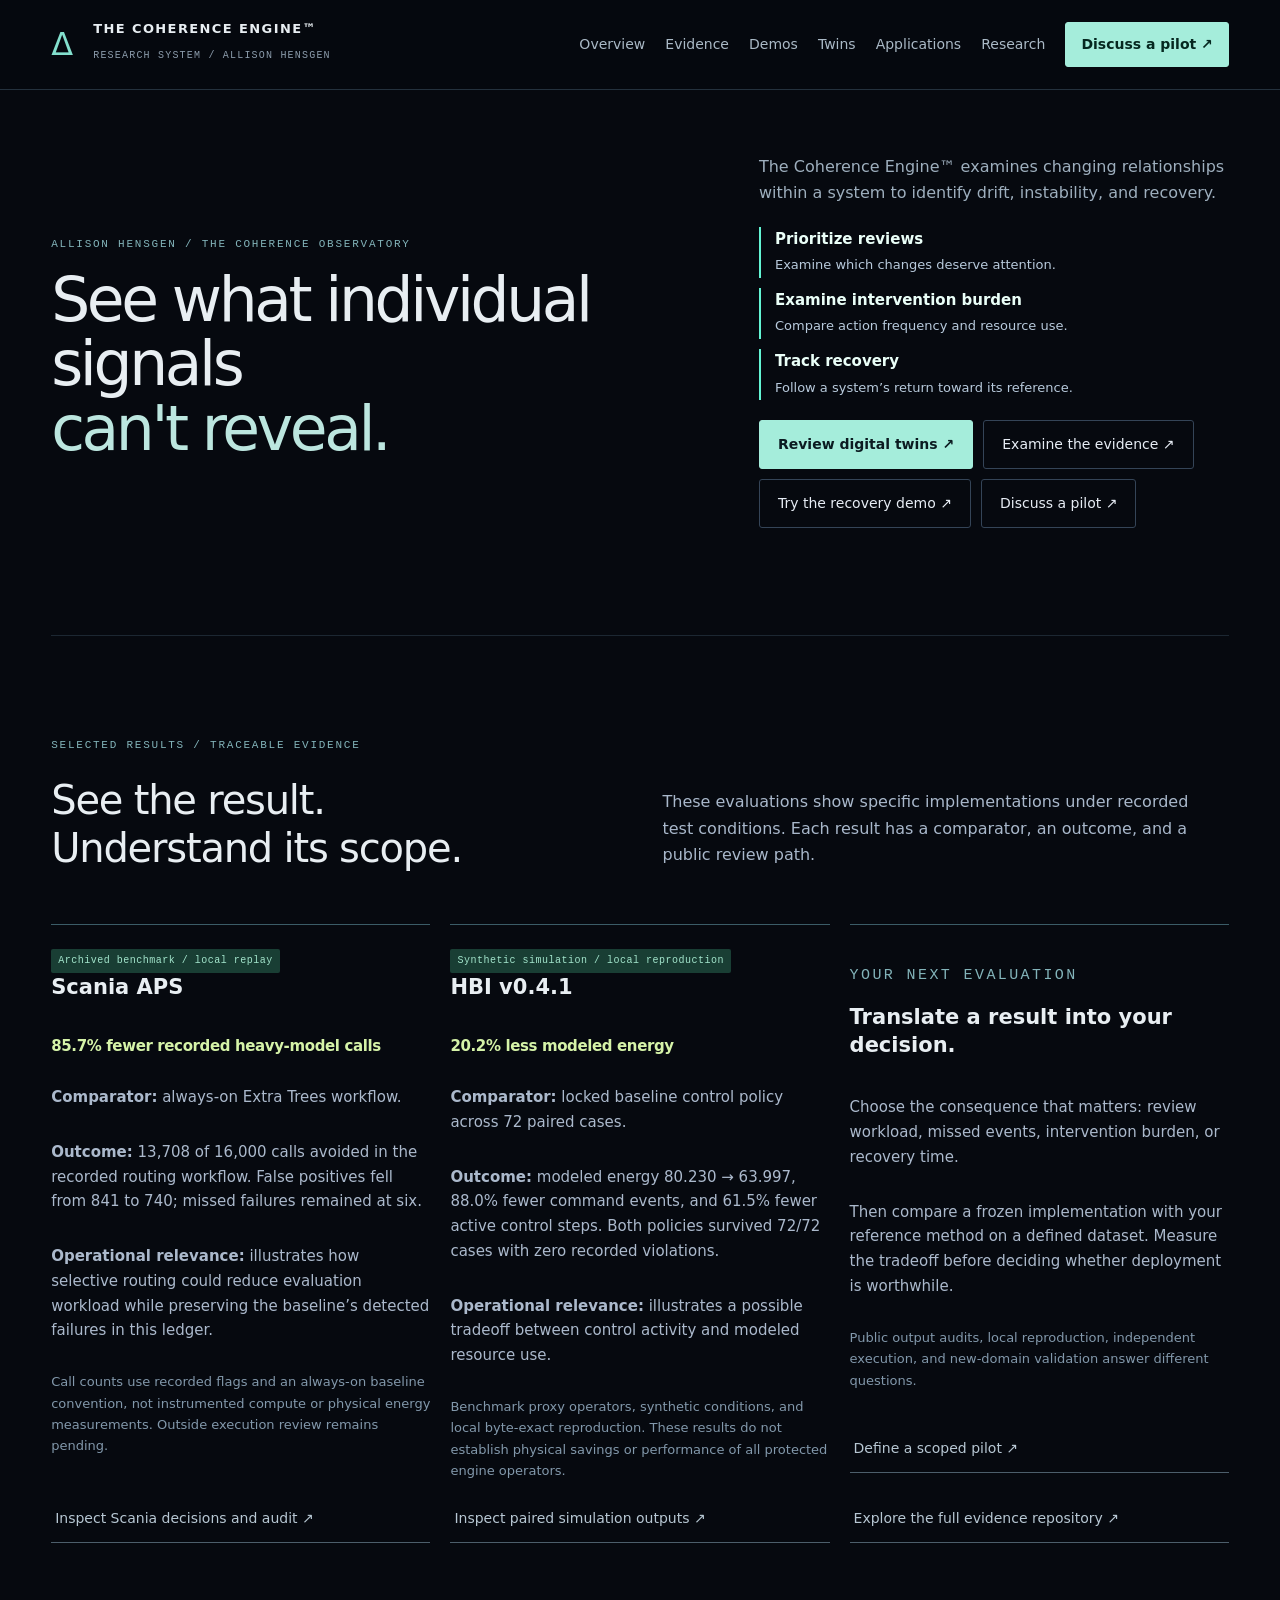
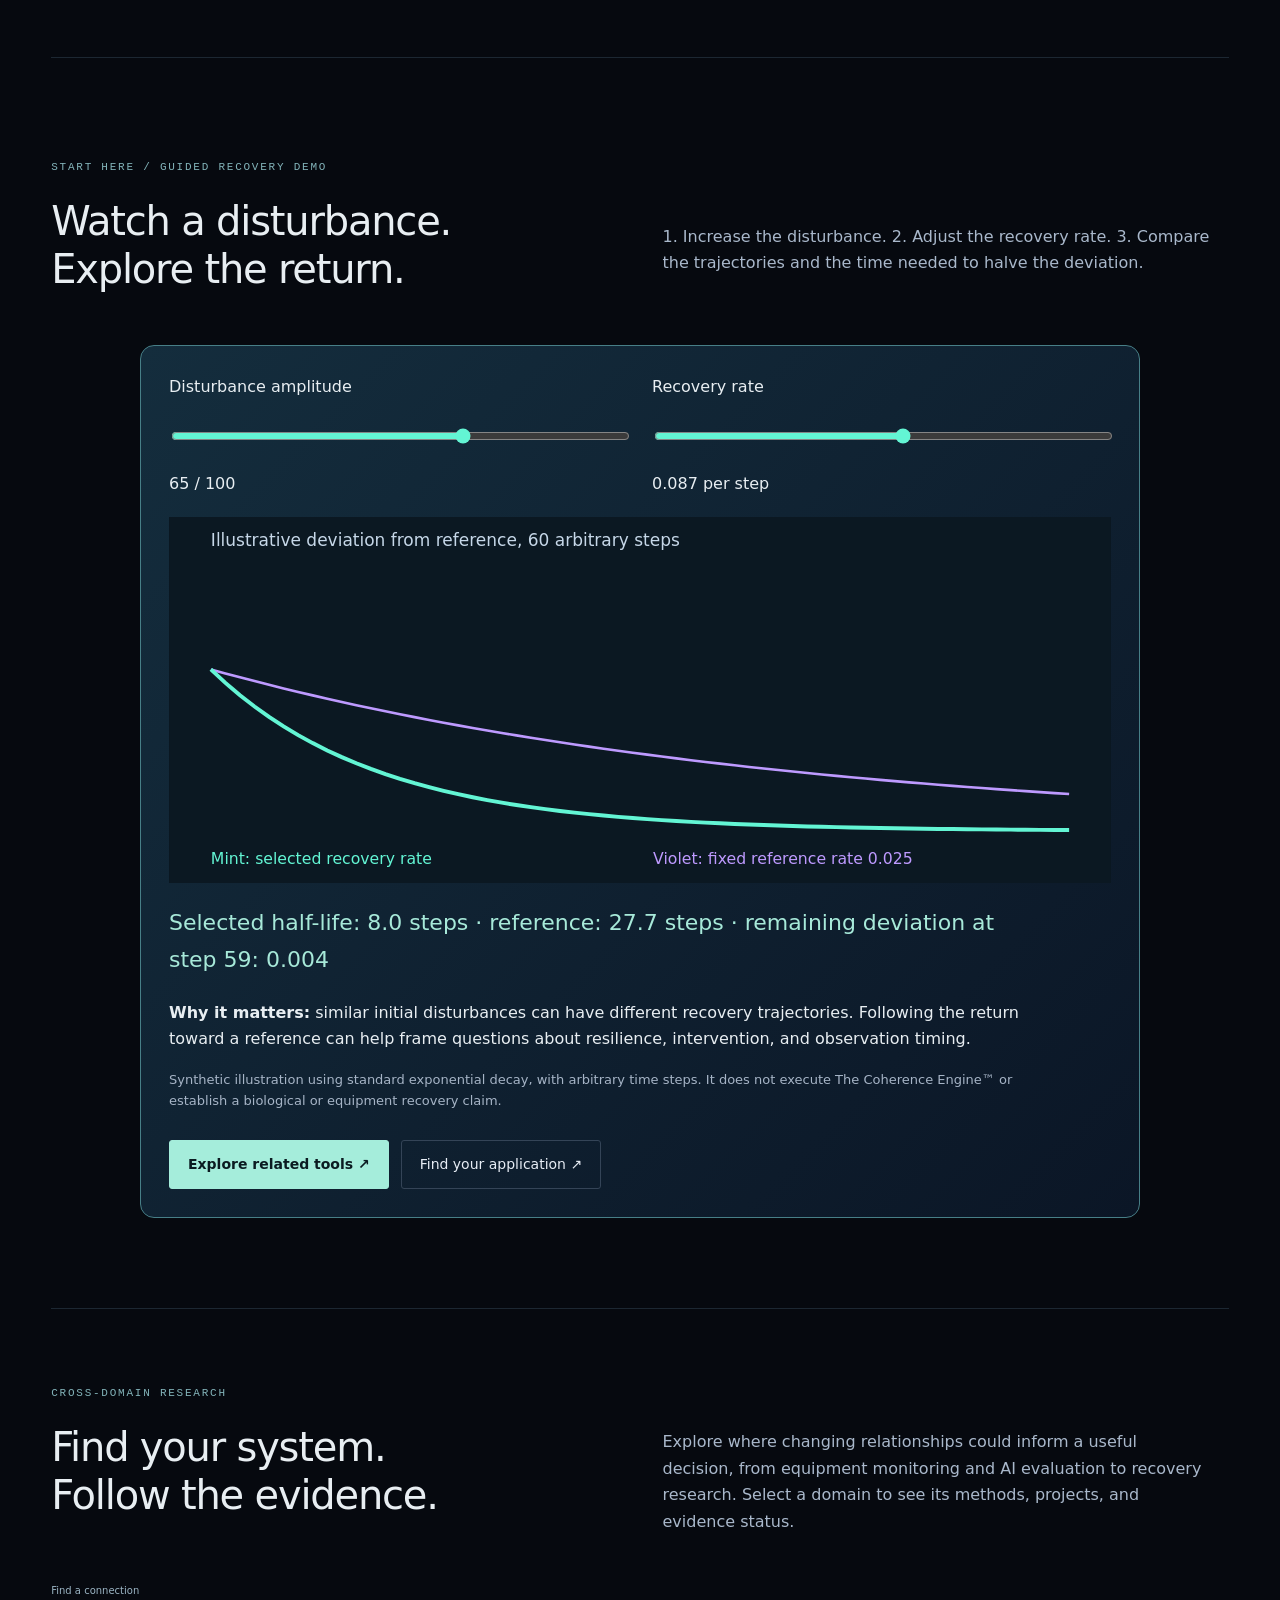
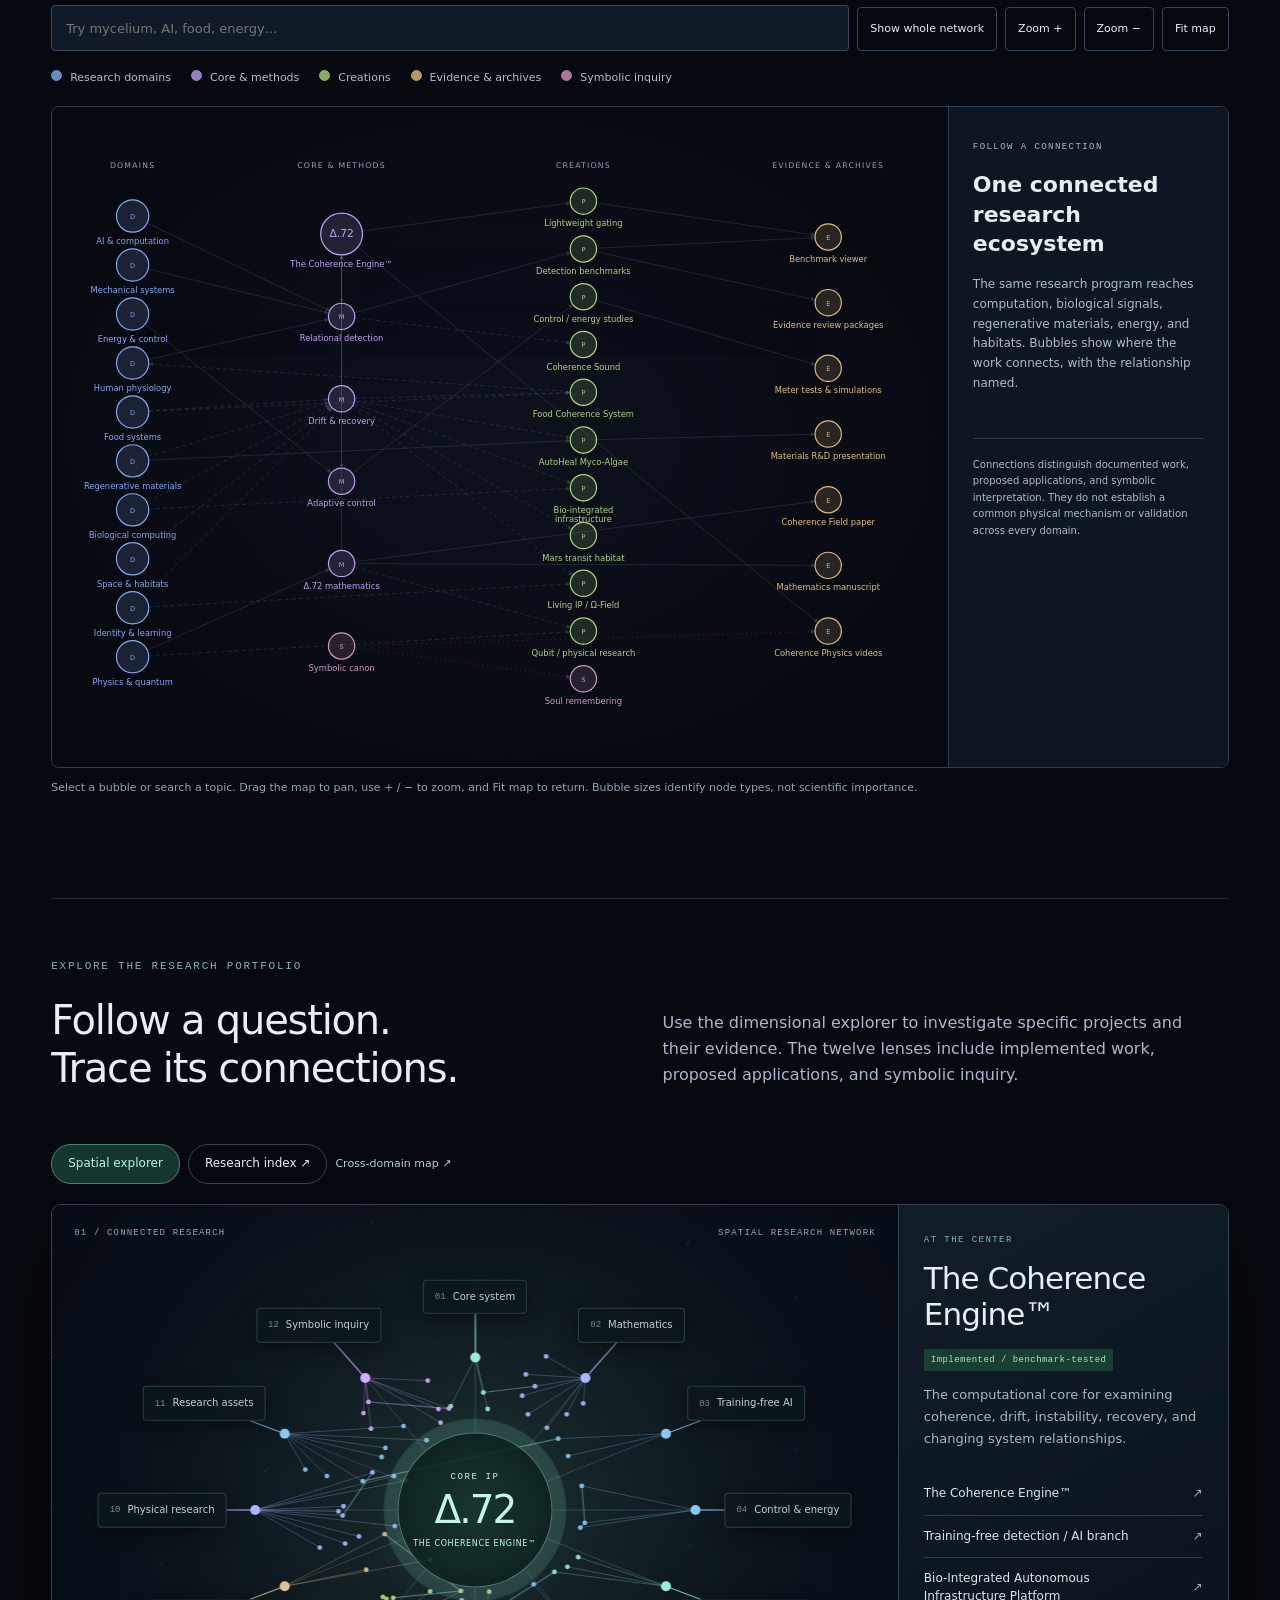
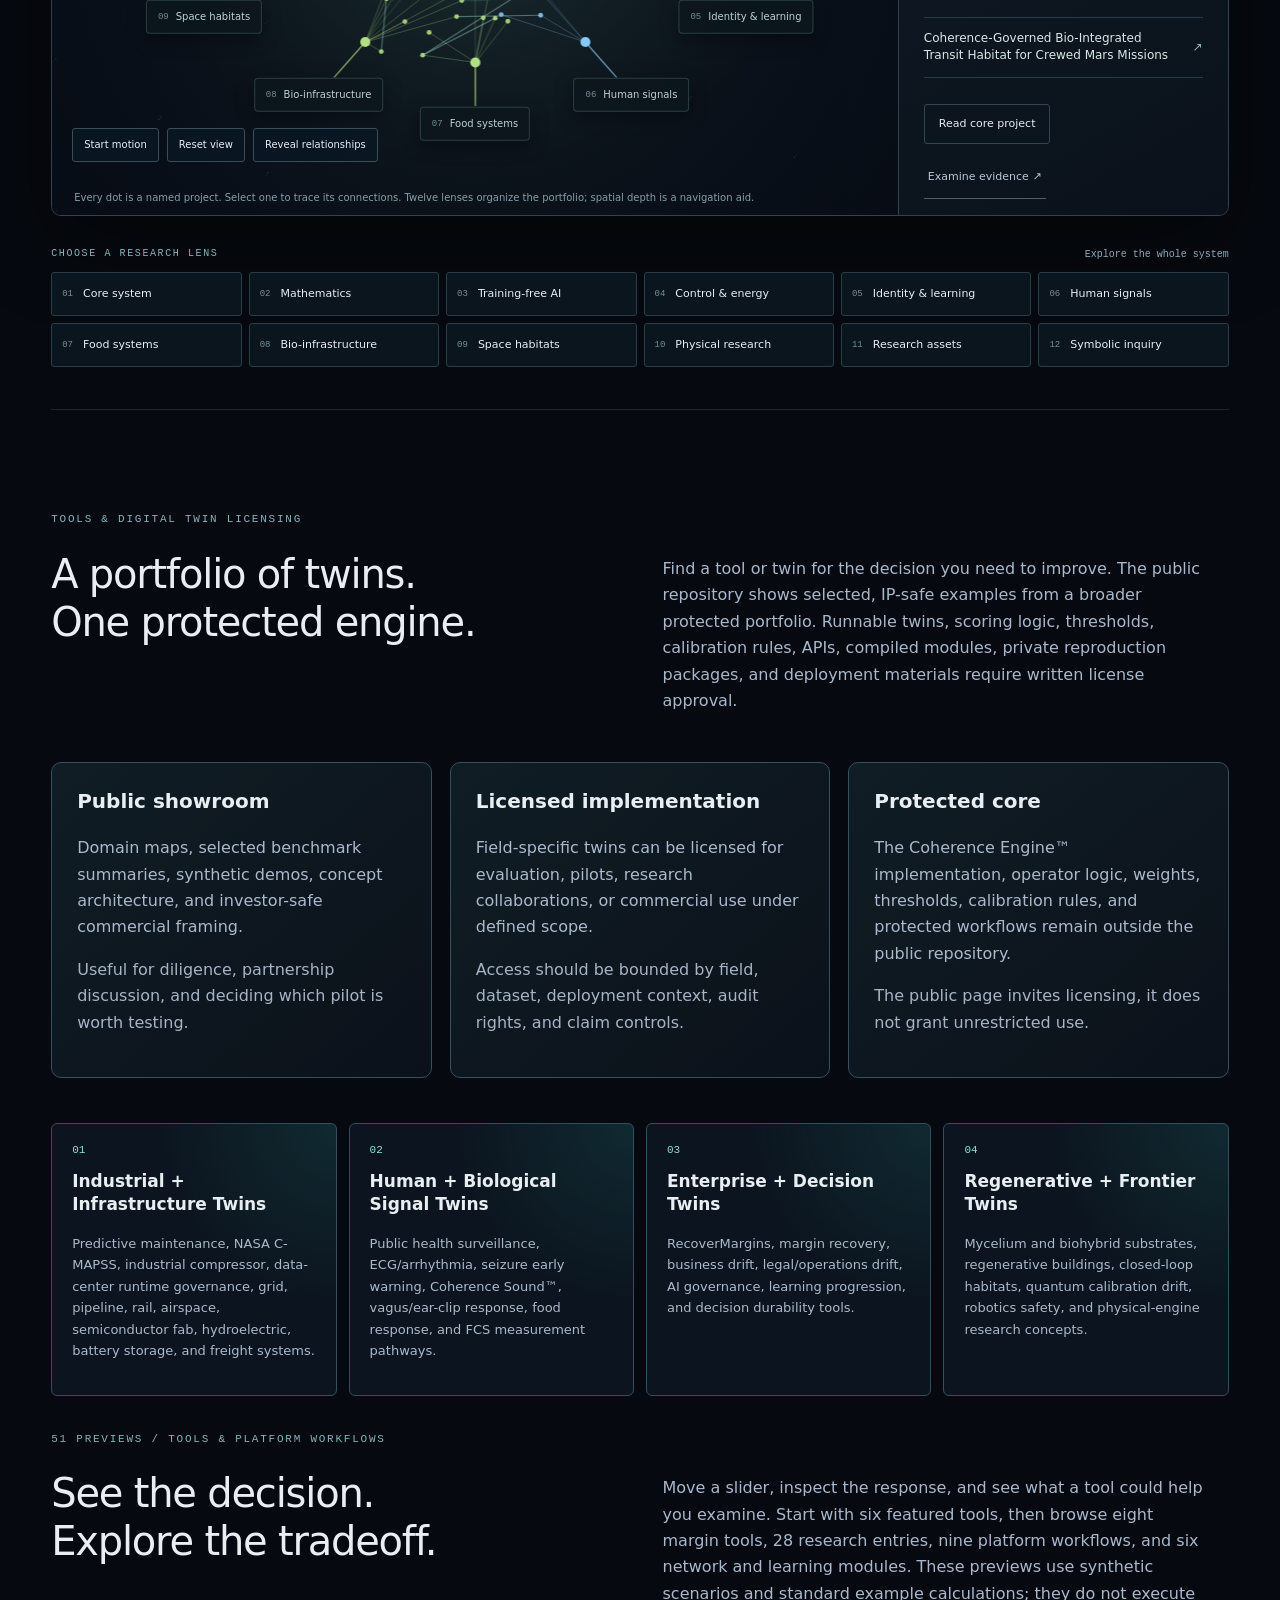
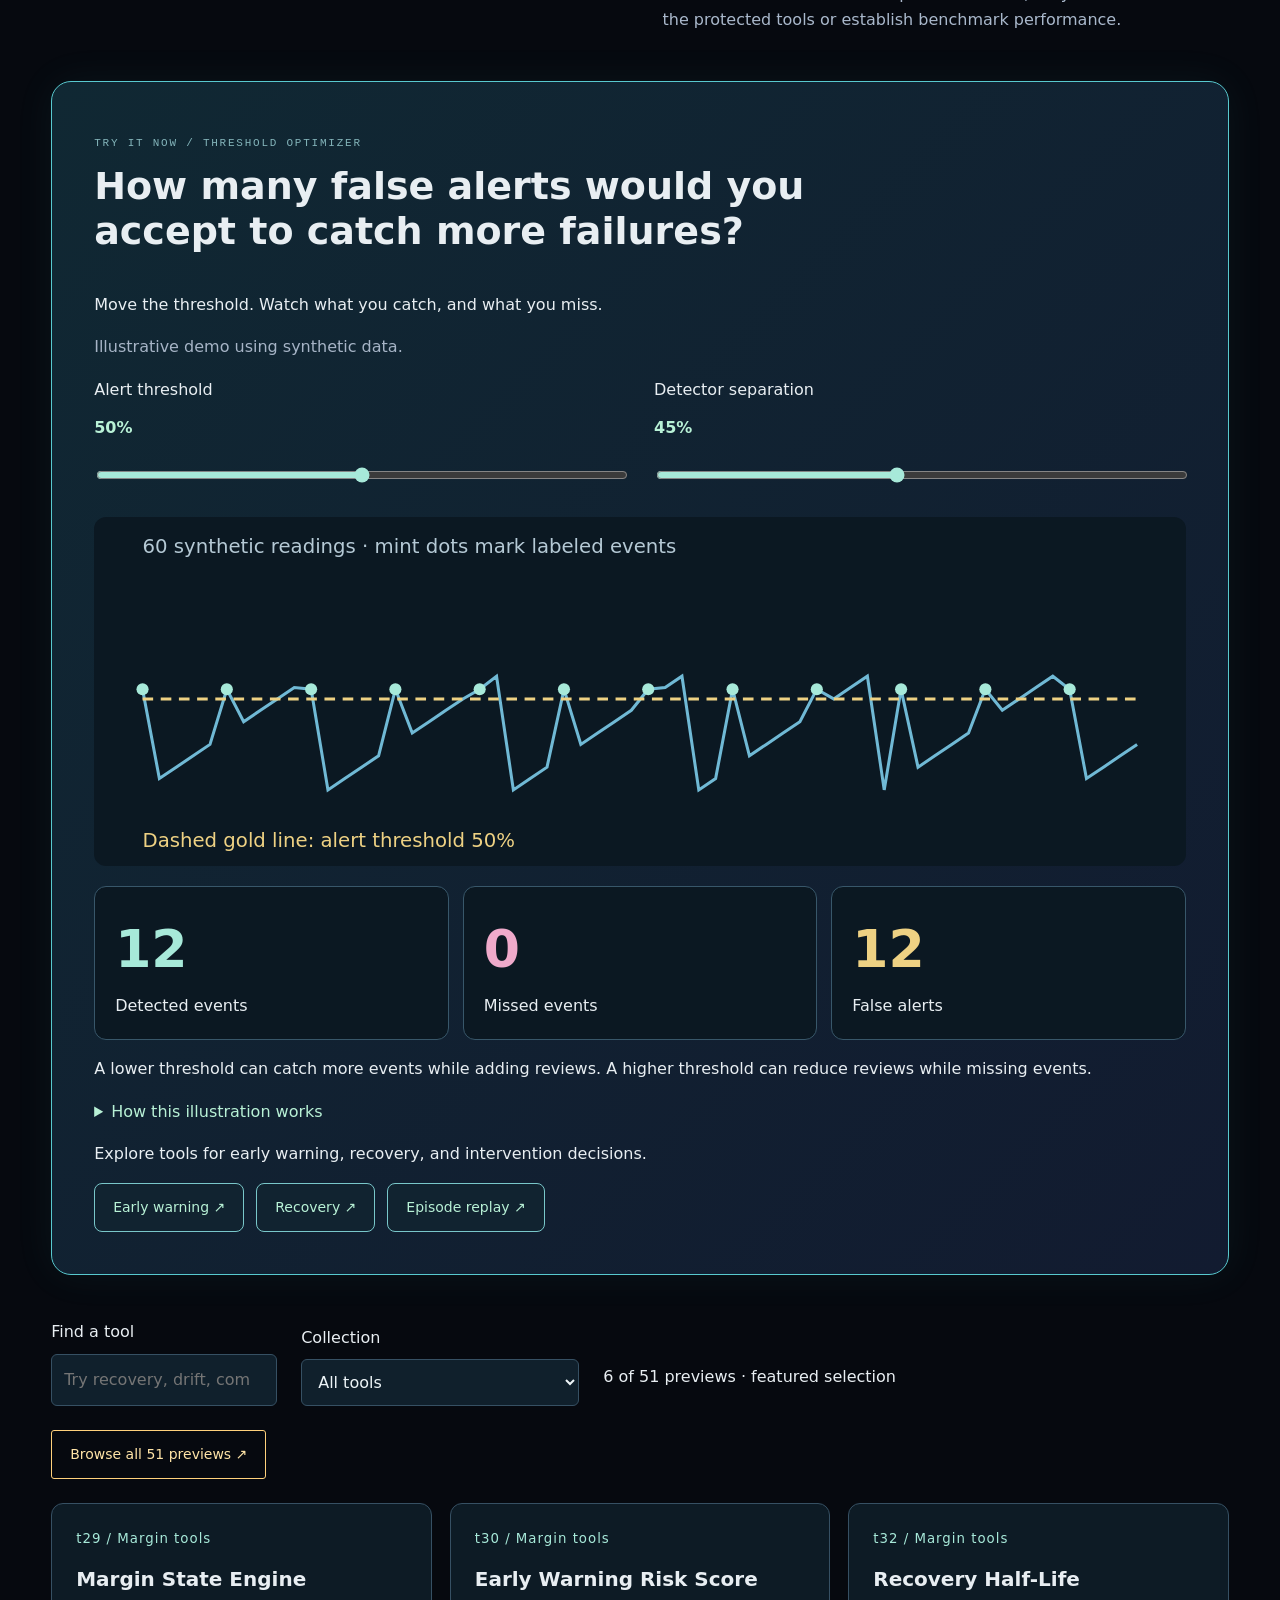
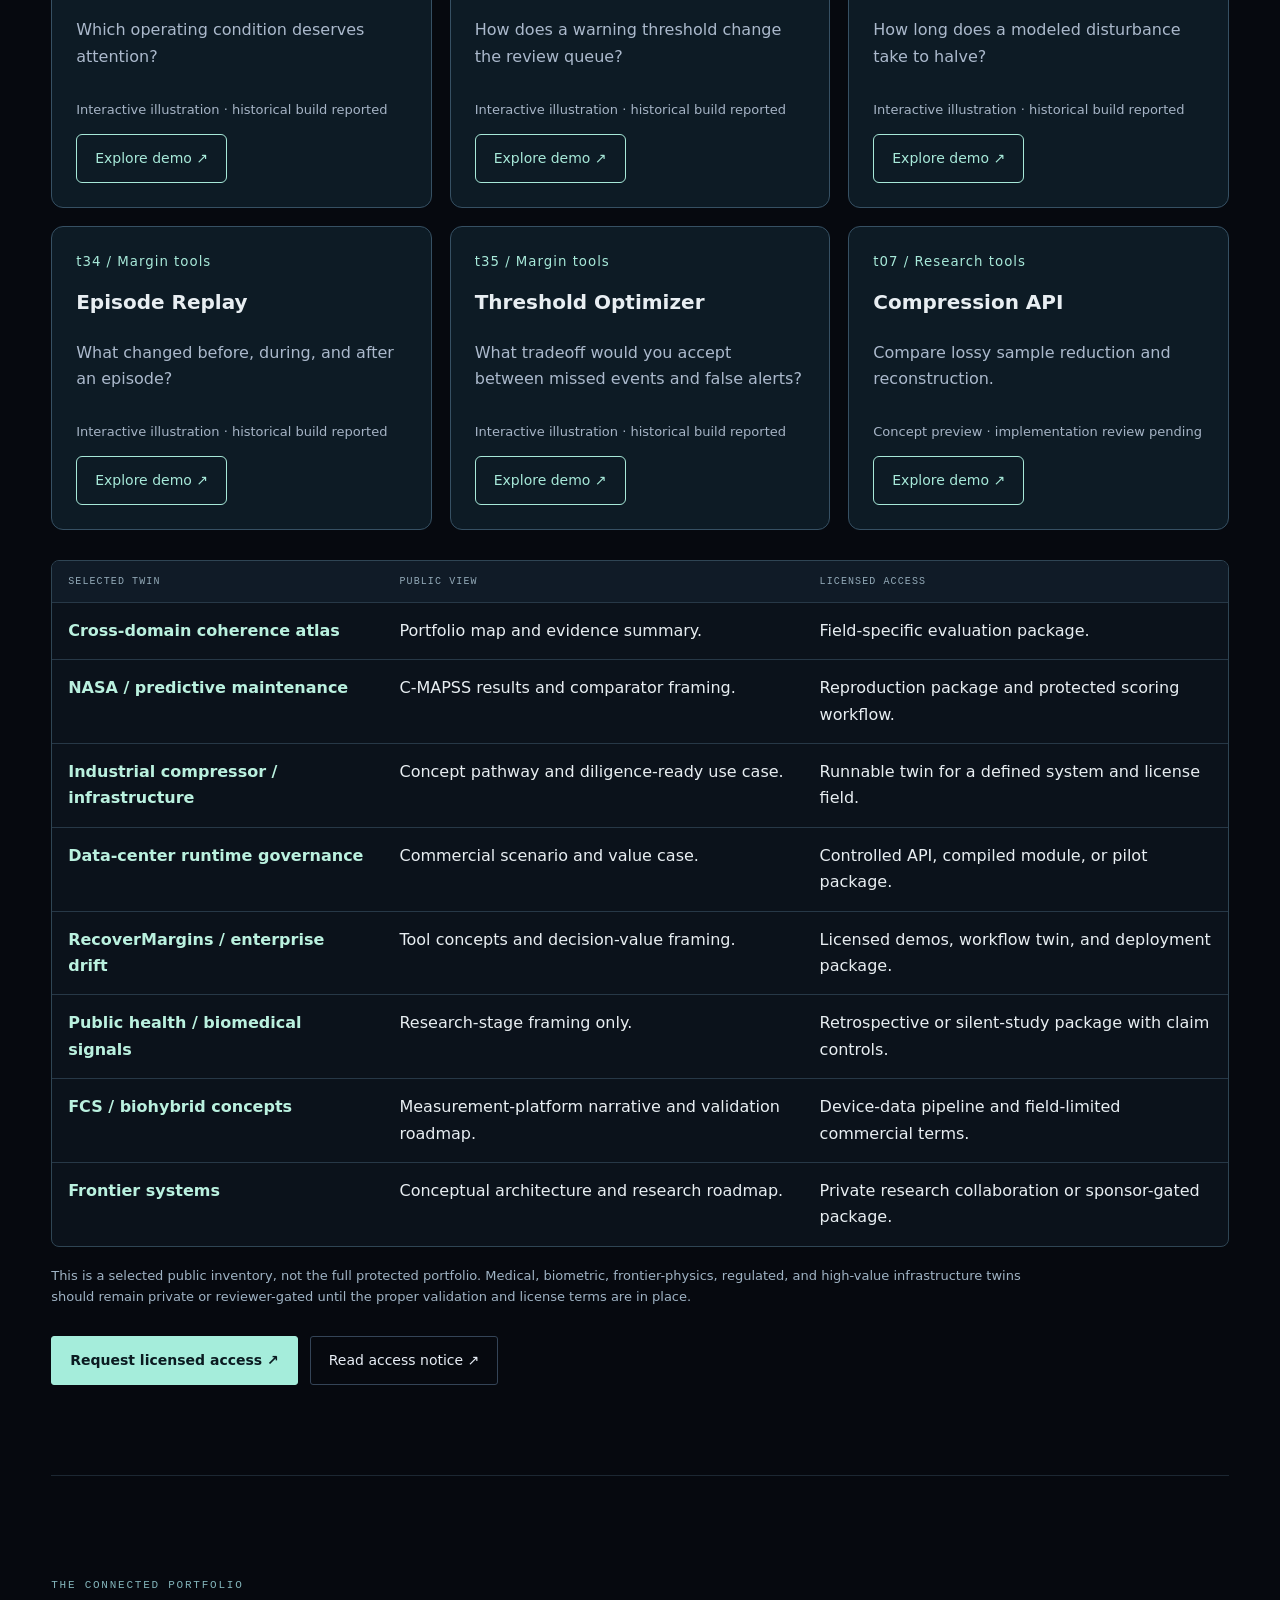
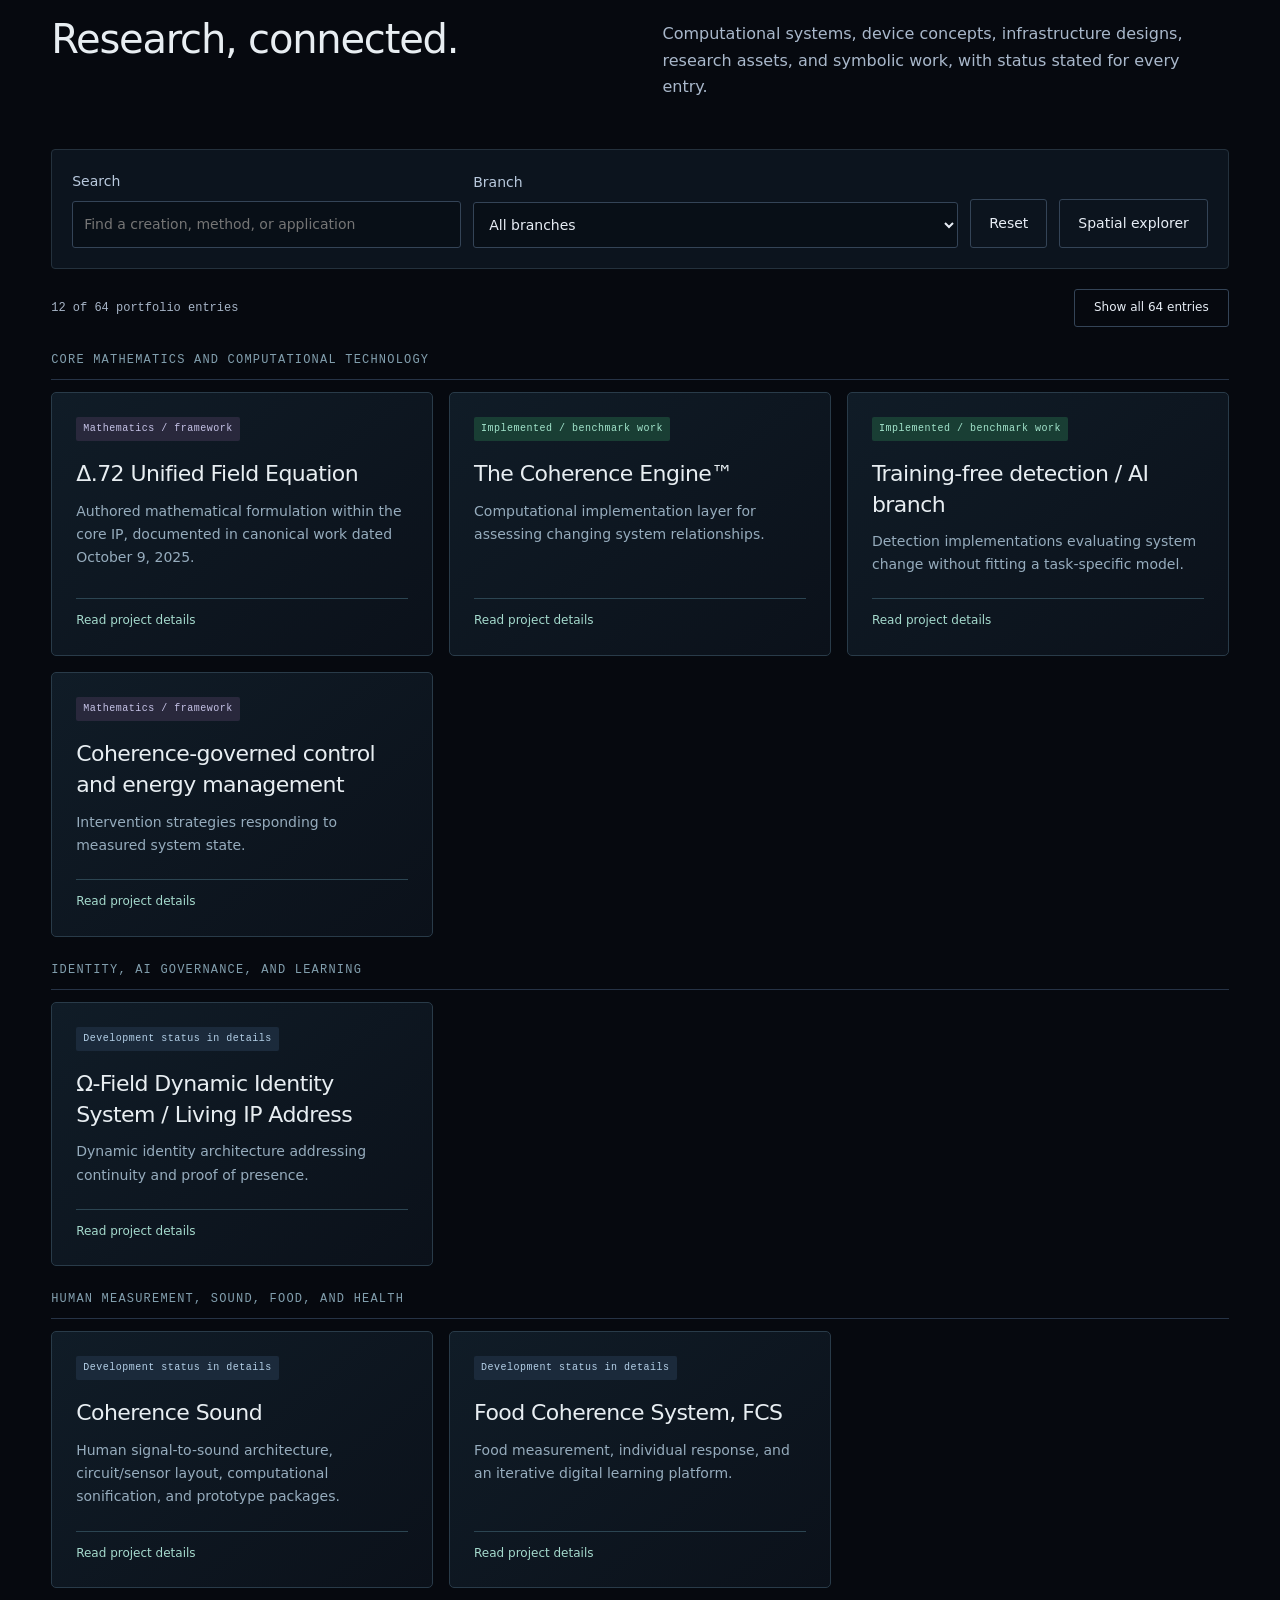
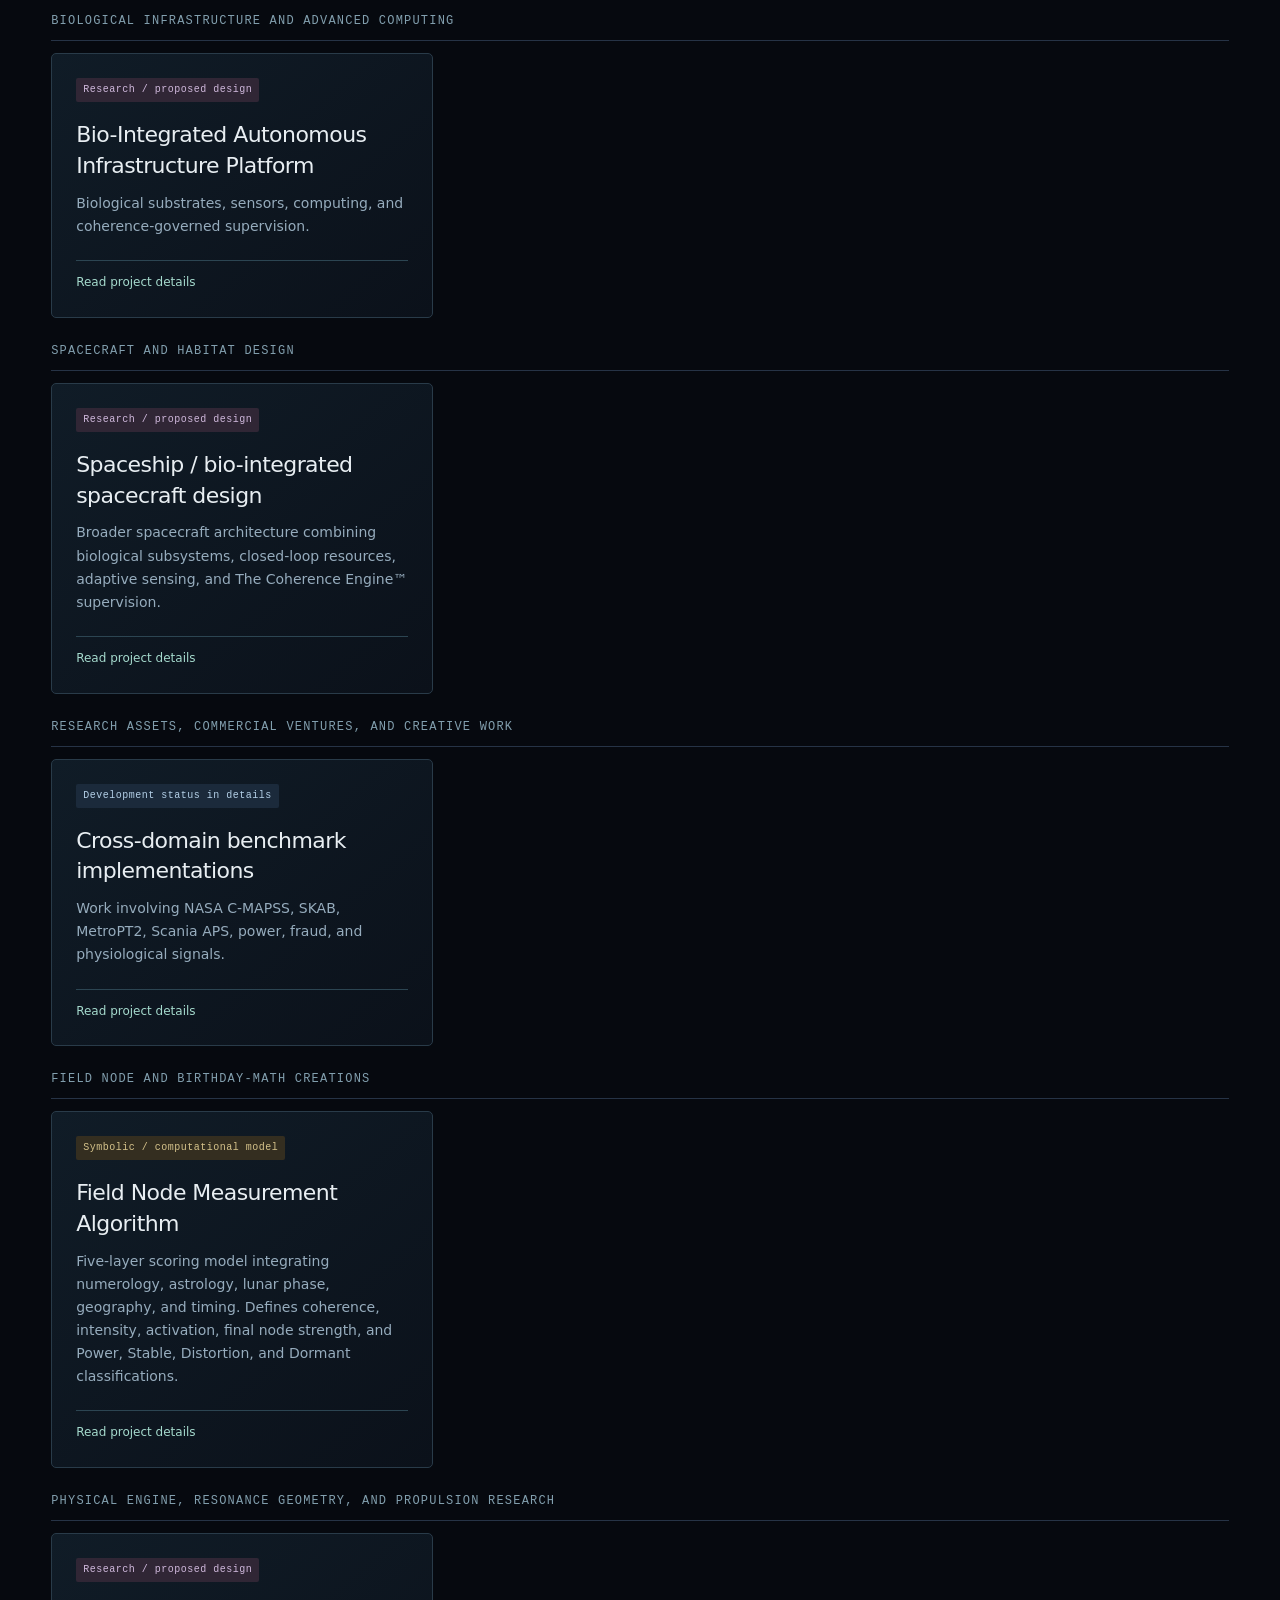
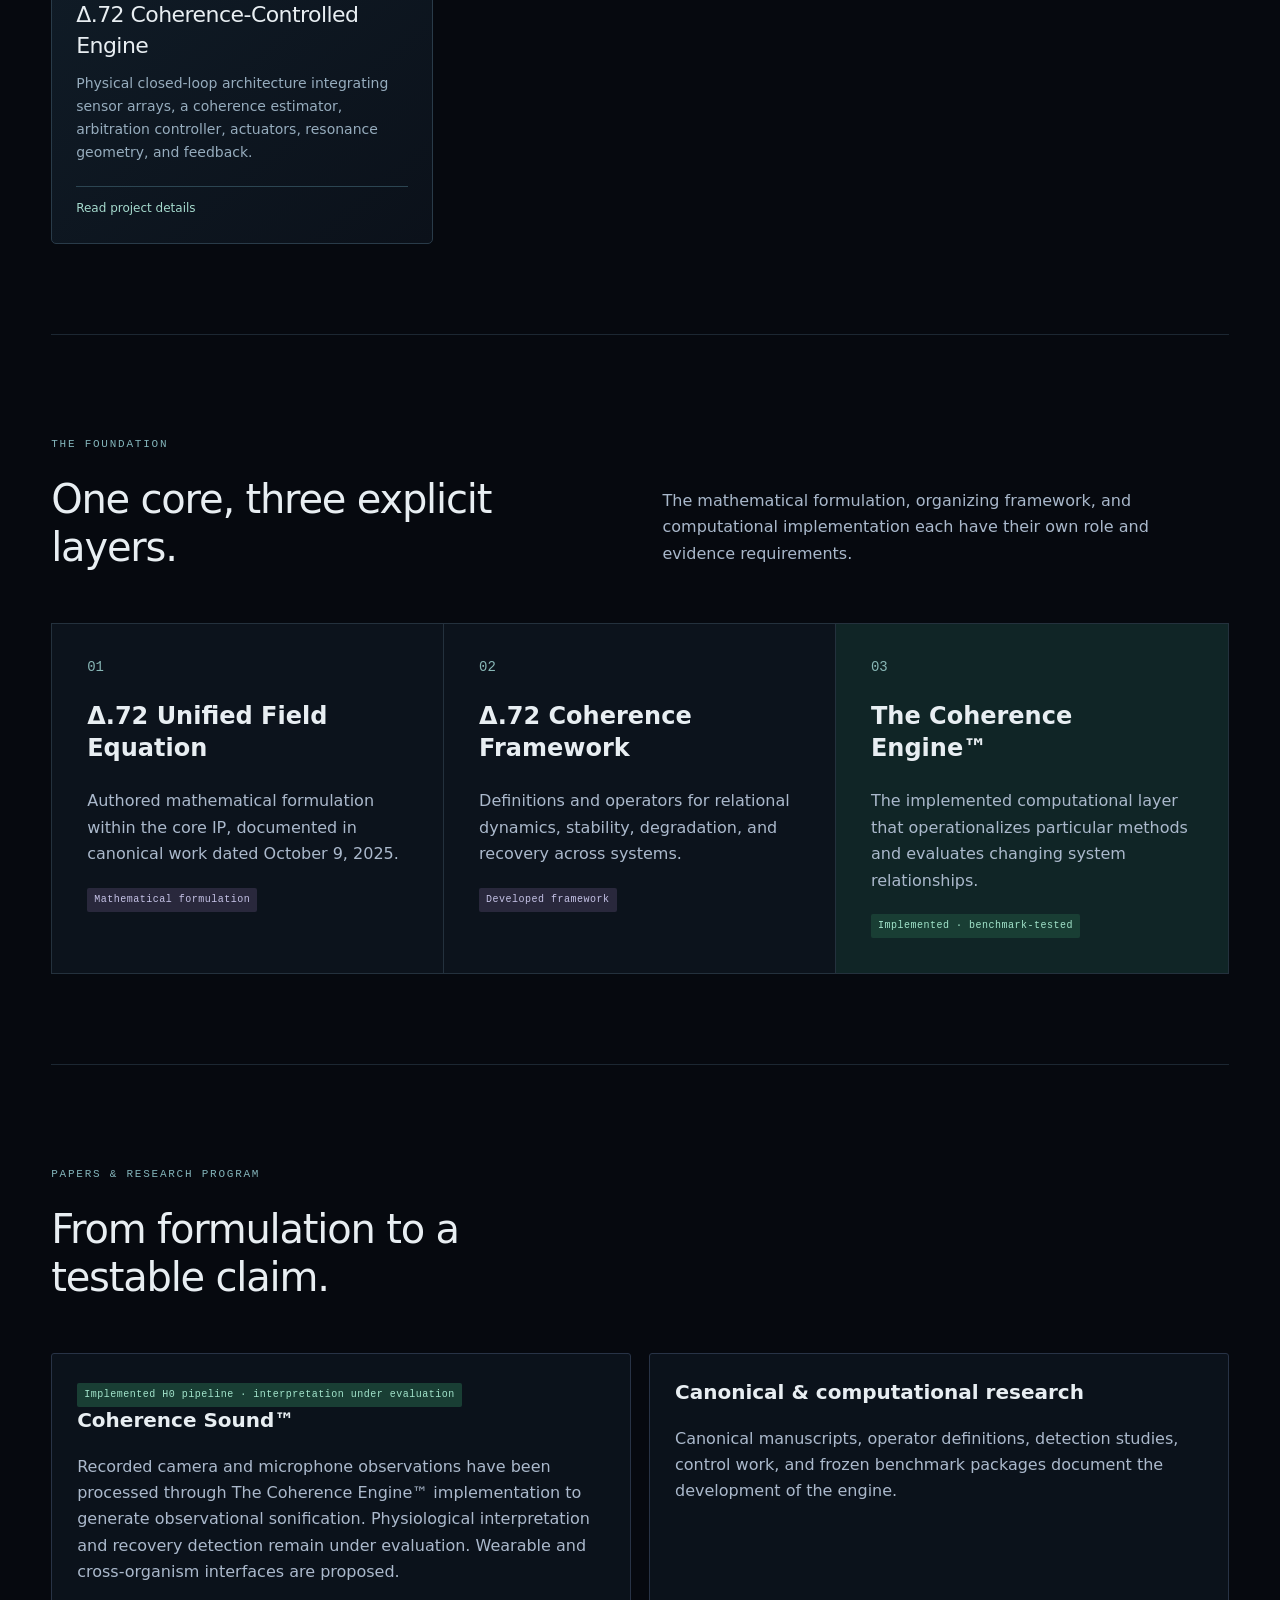
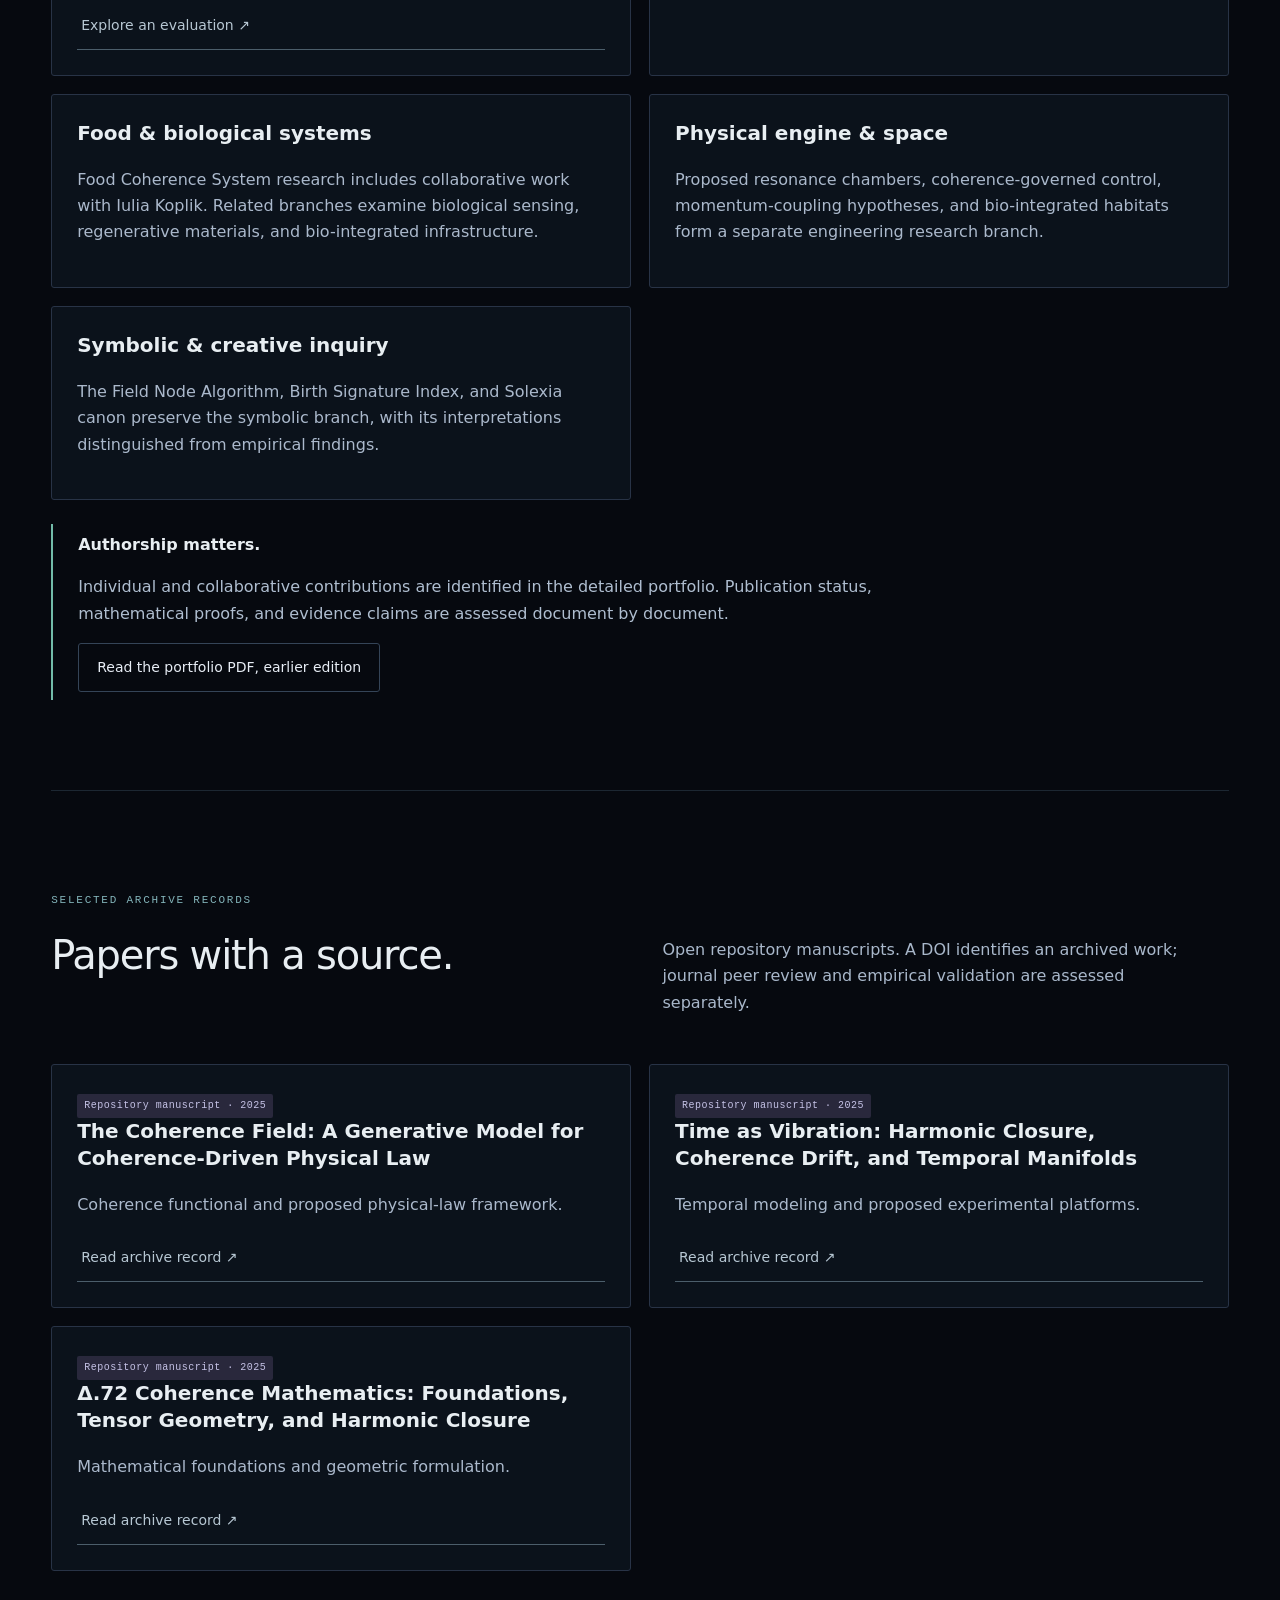
==== commit 0da1d47c: "Surface digital twin licensing on homepage" ====
--- a/index.html
+++ b/index.html
@@ -16,8 +16,8 @@
 <meta name="twitter:image" content="https://coherenceengine.github.io/CoherenceEngine/social-preview.png">
 <meta name="twitter:image:alt" content="The Coherence Engine™ by Allison Hensgen, research across domains.">
 <link rel="stylesheet" href="reading-flow.css?v=20261008"><link rel="stylesheet" href="network-showroom.css?v=20261008"></head><body>
-<nav aria-label="Main navigation"><a class="brand" href="#home"><span>Δ</span><b>THE COHERENCE ENGINE™</b><small>RESEARCH SYSTEM / ALLISON HENSGEN</small></a><div><a href="#home">Overview</a><a href="#evidence">Evidence</a><a href="#guided-demo">Demos</a><a href="#domain-map">Applications</a><a href="#research">Research</a><a class="primary" href="#pilot">Discuss a pilot ↗</a></div></nav>
-<main><section id="home" class="observatory"><header class="obs-intro"><div><p class="eyebrow">ALLISON HENSGEN / THE COHERENCE OBSERVATORY</p><h1>See what individual signals<br><em>can't reveal.</em></h1></div><div class="obs-description"><p>The Coherence Engine™ examines changing relationships within a system to identify drift, instability, and recovery.</p><ul class="value-benefits"><li><strong>Prioritize reviews</strong><span>Examine which changes deserve attention.</span></li><li><strong>Examine intervention burden</strong><span>Compare action frequency and resource use.</span></li><li><strong>Track recovery</strong><span>Follow a system’s return toward its reference.</span></li></ul><div class="value-paths"><a class="primary" href="#evidence">Examine the evidence ↗</a><a class="secondary" href="#guided-demo">Try the recovery demo ↗</a><a class="secondary" href="#pilot">Discuss a pilot ↗</a></div></div></header></section><section id="evidence"><div class="sectionhead"><p class="eyebrow">SELECTED RESULTS / TRACEABLE EVIDENCE</p><h2>See the result.<br>Understand its scope.</h2><p>These evaluations show specific implementations under recorded test conditions. Each result has a comparator, an outcome, and a public review path.</p></div><div class="evidencegrid"><article><span class="badge built">Archived benchmark / local replay</span><h3>Scania APS</h3><p class="result-number">85.7% fewer recorded heavy-model calls</p><p><strong>Comparator:</strong> always-on Extra Trees workflow.</p><p><strong>Outcome:</strong> 13,708 of 16,000 calls avoided in the recorded routing workflow. False positives fell from 841 to 740; missed failures remained at six.</p><p><strong>Operational relevance:</strong> illustrates how selective routing could reduce evaluation workload while preserving the baseline’s detected failures in this ledger.</p><p class="muted">Call counts use recorded flags and an always-on baseline convention, not instrumented compute or physical energy measurements. Outside execution review remains pending.</p><a class="textlink" href="https://github.com/CoherenceEngine/Research/blob/main/validation/scania_v1/README.md" target="_blank" rel="noopener">Inspect Scania decisions and audit ↗</a></article><article><span class="badge built">Synthetic simulation / local reproduction</span><h3>HBI v0.4.1</h3><p class="result-number">20.2% less modeled energy</p><p><strong>Comparator:</strong> locked baseline control policy across 72 paired cases.</p><p><strong>Outcome:</strong> modeled energy 80.230 → 63.997, 88.0% fewer command events, and 61.5% fewer active control steps. Both policies survived 72/72 cases with zero recorded violations.</p><p><strong>Operational relevance:</strong> illustrates a possible tradeoff between control activity and modeled resource use.</p><p class="muted">Benchmark proxy operators, synthetic conditions, and local byte-exact reproduction. These results do not establish physical savings or performance of all protected engine operators.</p><a class="textlink" href="https://github.com/CoherenceEngine/Research/blob/main/validation/hbi_v0_4_1/README.md" target="_blank" rel="noopener">Inspect paired simulation outputs ↗</a></article><article><p class="eyebrow">YOUR NEXT EVALUATION</p><h3>Translate a result into your decision.</h3><p>Choose the consequence that matters: review workload, missed events, intervention burden, or recovery time.</p><p>Then compare a frozen implementation with your reference method on a defined dataset. Measure the tradeoff before deciding whether deployment is worthwhile.</p><p class="muted">Public output audits, local reproduction, independent execution, and new-domain validation answer different questions.</p><a class="textlink" href="#pilot">Define a scoped pilot ↗</a><a class="textlink" href="https://github.com/CoherenceEngine/Research" target="_blank" rel="noopener">Explore the full evidence repository ↗</a></article></div></section><section id="guided-demo"><div class="sectionhead"><p class="eyebrow">START HERE / GUIDED RECOVERY DEMO</p><h2>Watch a disturbance.<br>Explore the return.</h2><p>1. Increase the disturbance. 2. Adjust the recovery rate. 3. Compare the trajectories and the time needed to halve the deviation.</p></div><div class="guided-panel"><div class="tool-demo-controls"><label>Disturbance amplitude<input id="guided-disturbance" type="range" min="0" max="100" value="65"><output id="guided-disturbance-value"></output></label><label>Recovery rate<input id="guided-rate" type="range" min="1" max="100" value="55"><output id="guided-rate-value"></output></label></div><svg id="guided-plot" viewBox="0 0 720 280" role="img" aria-label="Illustrative recovery trajectories"></svg><p id="guided-output" class="tool-output" aria-live="polite"></p><p><strong>Why it matters:</strong> similar initial disturbances can have different recovery trajectories. Following the return toward a reference can help frame questions about resilience, intervention, and observation timing.</p><p class="muted">Synthetic illustration using standard exponential decay, with arbitrary time steps. It does not execute The Coherence Engine™ or establish a biological or equipment recovery claim.</p><div class="evidenceactions"><a class="primary" href="#tools">Explore related tools ↗</a><a class="secondary" href="#domain-map">Find your application ↗</a></div></div></section><section id="domain-map" class="domain-section"><div class="sectionhead"><p class="eyebrow">CROSS-DOMAIN RESEARCH</p><h2>Find your system.<br>Follow the evidence.</h2><p>Explore where changing relationships could inform a useful decision, from equipment monitoring and AI evaluation to recovery research. Select a domain to see its methods, projects, and evidence status.</p></div><div class="bubble-toolbar"><label>Find a connection<input type="search" id="bubble-search" placeholder="Try mycelium, AI, food, energy…"></label><button id="bubble-all">Show whole network</button><button id="bubble-in">Zoom +</button><button id="bubble-out">Zoom −</button><button id="bubble-fit">Fit map</button></div><div class="bubble-legend"><span style="--bubble-color:#80aaf4">Research domains</span><span style="--bubble-color:#bca0ee">Core & methods</span><span style="--bubble-color:#a9d77b">Creations</span><span style="--bubble-color:#e2bd74">Evidence & archives</span><span style="--bubble-color:#d495be">Symbolic inquiry</span></div><div class="bubble-workspace"><div class="bubble-viewport"><svg id="bubble-svg" viewBox="0 0 1500 960" role="group" aria-label="Interactive cross-domain research map"></svg></div><aside id="bubble-inspector"><p class="eyebrow">FOLLOW A CONNECTION</p><h3 id="bubble-title">One connected research ecosystem</h3><p id="bubble-description">The same research program reaches computation, biological signals, regenerative materials, energy, and habitats. Bubbles show where the work connects, with the relationship named.</p><div id="bubble-connections"></div><div id="bubble-actions"></div><p class="bubble-note">Connections distinguish documented work, proposed applications, and symbolic interpretation. They do not establish a common physical mechanism or validation across every domain.</p></aside></div><p class="bubble-instruction">Select a bubble or search a topic. Drag the map to pan, use + / − to zoom, and Fit map to return. Bubble sizes identify node types, not scientific importance.</p></section><section id="observatory" class="observatory"><div class="sectionhead"><p class="eyebrow">EXPLORE THE RESEARCH PORTFOLIO</p><h2>Follow a question.<br>Trace its connections.</h2><p>Use the dimensional explorer to investigate specific projects and their evidence. The twelve lenses include implemented work, proposed applications, and symbolic inquiry.</p></div><div class="obs-view" role="group" aria-label="Portfolio view"><button id="spatial-view" class="selected" aria-pressed="true">Spatial explorer</button><button id="index-view" aria-pressed="false">Research index ↗</button><a class="obs-map-link" href="#domain-map">Cross-domain map ↗</a></div><div class="obs-workspace"><div class="obs-scene" id="scene"><div class="obs-scene-head"><span id="scene-title">01 / CONNECTED RESEARCH</span><span id="scene-type">SPATIAL RESEARCH NETWORK</span></div><canvas id="observatory-canvas" aria-label="Rotatable mathematical projection and conceptual research scenes. Select a research branch using the labelled buttons." tabindex="0"></canvas><div id="orbit-nodes" aria-label="Research branches"></div><button id="engine-node" class="engine-node"><small>CORE IP</small><strong>Δ.72</strong><span>THE COHERENCE ENGINE™</span></button><div class="obs-controls"><button id="obs-motion" aria-pressed="false">Start motion</button><button id="obs-reset">Reset view</button><button id="obs-relations" aria-pressed="false">Reveal relationships</button></div><p id="scene-caption">A projection of 12D geometry. Portfolio connections describe research organization, not physical equivalence.</p></div><aside class="obs-inspector" aria-label="Selected research" aria-live="polite"><p class="eyebrow" id="inspector-kicker">AT THE CENTER</p><h2 id="inspector-title">The Coherence Engine™</h2><span id="inspector-status" class="badge built">Implemented / benchmark-tested</span><p id="inspector-description">The computational core for examining coherence, drift, instability, recovery, and changing system relationships.</p><div id="relationship-list" hidden></div><div id="scene-projects"></div><div class="obs-inspector-actions"><button id="inspect-core">Read core project</button><a href="#evidence" class="textlink">Examine evidence ↗</a></div><div class="inspector-footer"><span>64 PORTFOLIO ENTRIES</span><span>12 NAVIGATION LENSES</span></div></aside></div><div class="obs-lens-heading"><p class="eyebrow">CHOOSE A RESEARCH LENS</p><span id="obs-lens-label">Explore the whole system</span></div><div id="obs-lenses" class="obs-lenses"></div></section><section id="licensing"><div class="sectionhead"><p class="eyebrow">TOOLS & DIGITAL TWIN LICENSING</p><h2>A portfolio of twins.<br>One protected engine.</h2><p>Find a tool or twin for the decision you need to improve. The public repository shows selected, IP-safe examples from a broader protected portfolio. Runnable twins, scoring logic, thresholds, calibration rules, APIs, compiled modules, private reproduction packages, and deployment materials require written license approval.</p></div><div class="licensegrid"><article><h3>Public showroom</h3><p>Domain maps, selected benchmark summaries, synthetic demos, concept architecture, and investor-safe commercial framing.</p><p class="muted">Useful for diligence, partnership discussion, and deciding which pilot is worth testing.</p></article><article><h3>Licensed implementation</h3><p>Field-specific twins can be licensed for evaluation, pilots, research collaborations, or commercial use under defined scope.</p><p class="muted">Access should be bounded by field, dataset, deployment context, audit rights, and claim controls.</p></article><article><h3>Protected core</h3><p>The Coherence Engine™ implementation, operator logic, weights, thresholds, calibration rules, and protected workflows remain outside the public repository.</p><p class="muted">The public page invites licensing, it does not grant unrestricted use.</p></article></div><div class="license-categories"><article><span>01</span><h3>Industrial + Infrastructure Twins</h3><p>Predictive maintenance, NASA C-MAPSS, industrial compressor, data-center runtime governance, grid, pipeline, rail, airspace, semiconductor fab, hydroelectric, battery storage, and freight systems.</p></article><article><span>02</span><h3>Human + Biological Signal Twins</h3><p>Public health surveillance, ECG/arrhythmia, seizure early warning, Coherence Sound™, vagus/ear-clip response, food response, and FCS measurement pathways.</p></article><article><span>03</span><h3>Enterprise + Decision Twins</h3><p>RecoverMargins, margin recovery, business drift, legal/operations drift, AI governance, learning progression, and decision durability tools.</p></article><article><span>04</span><h3>Regenerative + Frontier Twins</h3><p>Mycelium and biohybrid substrates, regenerative buildings, closed-loop habitats, quantum calibration drift, robotics safety, and physical-engine research concepts.</p></article></div><div id="tools" class="sectionhead"><p class="eyebrow">51 PREVIEWS / TOOLS & PLATFORM WORKFLOWS</p><h2>See the decision.<br>Explore the tradeoff.</h2><p>Move a slider, inspect the response, and see what a tool could help you examine. Start with six featured tools, then browse eight margin tools, 28 research entries, nine platform workflows, and six network and learning modules. These previews use synthetic scenarios and standard example calculations; they do not execute the protected tools or establish benchmark performance.</p></div><section id="threshold-feature" aria-labelledby="threshold-title">
+<nav aria-label="Main navigation"><a class="brand" href="#home"><span>Δ</span><b>THE COHERENCE ENGINE™</b><small>RESEARCH SYSTEM / ALLISON HENSGEN</small></a><div><a href="#home">Overview</a><a href="#evidence">Evidence</a><a href="#guided-demo">Demos</a><a href="#licensing">Twins</a><a href="#domain-map">Applications</a><a href="#research">Research</a><a class="primary" href="#pilot">Discuss a pilot ↗</a></div></nav>
+<main><section id="home" class="observatory"><header class="obs-intro"><div><p class="eyebrow">ALLISON HENSGEN / THE COHERENCE OBSERVATORY</p><h1>See what individual signals<br><em>can't reveal.</em></h1></div><div class="obs-description"><p>The Coherence Engine™ examines changing relationships within a system to identify drift, instability, and recovery.</p><ul class="value-benefits"><li><strong>Prioritize reviews</strong><span>Examine which changes deserve attention.</span></li><li><strong>Examine intervention burden</strong><span>Compare action frequency and resource use.</span></li><li><strong>Track recovery</strong><span>Follow a system’s return toward its reference.</span></li></ul><div class="value-paths"><a class="primary" href="#licensing">Review digital twins ↗</a><a class="secondary" href="#evidence">Examine the evidence ↗</a><a class="secondary" href="#guided-demo">Try the recovery demo ↗</a><a class="secondary" href="#pilot">Discuss a pilot ↗</a></div></div></header></section><section id="evidence"><div class="sectionhead"><p class="eyebrow">SELECTED RESULTS / TRACEABLE EVIDENCE</p><h2>See the result.<br>Understand its scope.</h2><p>These evaluations show specific implementations under recorded test conditions. Each result has a comparator, an outcome, and a public review path.</p></div><div class="evidencegrid"><article><span class="badge built">Archived benchmark / local replay</span><h3>Scania APS</h3><p class="result-number">85.7% fewer recorded heavy-model calls</p><p><strong>Comparator:</strong> always-on Extra Trees workflow.</p><p><strong>Outcome:</strong> 13,708 of 16,000 calls avoided in the recorded routing workflow. False positives fell from 841 to 740; missed failures remained at six.</p><p><strong>Operational relevance:</strong> illustrates how selective routing could reduce evaluation workload while preserving the baseline’s detected failures in this ledger.</p><p class="muted">Call counts use recorded flags and an always-on baseline convention, not instrumented compute or physical energy measurements. Outside execution review remains pending.</p><a class="textlink" href="https://github.com/CoherenceEngine/Research/blob/main/validation/scania_v1/README.md" target="_blank" rel="noopener">Inspect Scania decisions and audit ↗</a></article><article><span class="badge built">Synthetic simulation / local reproduction</span><h3>HBI v0.4.1</h3><p class="result-number">20.2% less modeled energy</p><p><strong>Comparator:</strong> locked baseline control policy across 72 paired cases.</p><p><strong>Outcome:</strong> modeled energy 80.230 → 63.997, 88.0% fewer command events, and 61.5% fewer active control steps. Both policies survived 72/72 cases with zero recorded violations.</p><p><strong>Operational relevance:</strong> illustrates a possible tradeoff between control activity and modeled resource use.</p><p class="muted">Benchmark proxy operators, synthetic conditions, and local byte-exact reproduction. These results do not establish physical savings or performance of all protected engine operators.</p><a class="textlink" href="https://github.com/CoherenceEngine/Research/blob/main/validation/hbi_v0_4_1/README.md" target="_blank" rel="noopener">Inspect paired simulation outputs ↗</a></article><article><p class="eyebrow">YOUR NEXT EVALUATION</p><h3>Translate a result into your decision.</h3><p>Choose the consequence that matters: review workload, missed events, intervention burden, or recovery time.</p><p>Then compare a frozen implementation with your reference method on a defined dataset. Measure the tradeoff before deciding whether deployment is worthwhile.</p><p class="muted">Public output audits, local reproduction, independent execution, and new-domain validation answer different questions.</p><a class="textlink" href="#pilot">Define a scoped pilot ↗</a><a class="textlink" href="https://github.com/CoherenceEngine/Research" target="_blank" rel="noopener">Explore the full evidence repository ↗</a></article></div></section><section id="guided-demo"><div class="sectionhead"><p class="eyebrow">START HERE / GUIDED RECOVERY DEMO</p><h2>Watch a disturbance.<br>Explore the return.</h2><p>1. Increase the disturbance. 2. Adjust the recovery rate. 3. Compare the trajectories and the time needed to halve the deviation.</p></div><div class="guided-panel"><div class="tool-demo-controls"><label>Disturbance amplitude<input id="guided-disturbance" type="range" min="0" max="100" value="65"><output id="guided-disturbance-value"></output></label><label>Recovery rate<input id="guided-rate" type="range" min="1" max="100" value="55"><output id="guided-rate-value"></output></label></div><svg id="guided-plot" viewBox="0 0 720 280" role="img" aria-label="Illustrative recovery trajectories"></svg><p id="guided-output" class="tool-output" aria-live="polite"></p><p><strong>Why it matters:</strong> similar initial disturbances can have different recovery trajectories. Following the return toward a reference can help frame questions about resilience, intervention, and observation timing.</p><p class="muted">Synthetic illustration using standard exponential decay, with arbitrary time steps. It does not execute The Coherence Engine™ or establish a biological or equipment recovery claim.</p><div class="evidenceactions"><a class="primary" href="#tools">Explore related tools ↗</a><a class="secondary" href="#domain-map">Find your application ↗</a></div></div></section><section id="domain-map" class="domain-section"><div class="sectionhead"><p class="eyebrow">CROSS-DOMAIN RESEARCH</p><h2>Find your system.<br>Follow the evidence.</h2><p>Explore where changing relationships could inform a useful decision, from equipment monitoring and AI evaluation to recovery research. Select a domain to see its methods, projects, and evidence status.</p></div><div class="bubble-toolbar"><label>Find a connection<input type="search" id="bubble-search" placeholder="Try mycelium, AI, food, energy…"></label><button id="bubble-all">Show whole network</button><button id="bubble-in">Zoom +</button><button id="bubble-out">Zoom −</button><button id="bubble-fit">Fit map</button></div><div class="bubble-legend"><span style="--bubble-color:#80aaf4">Research domains</span><span style="--bubble-color:#bca0ee">Core & methods</span><span style="--bubble-color:#a9d77b">Creations</span><span style="--bubble-color:#e2bd74">Evidence & archives</span><span style="--bubble-color:#d495be">Symbolic inquiry</span></div><div class="bubble-workspace"><div class="bubble-viewport"><svg id="bubble-svg" viewBox="0 0 1500 960" role="group" aria-label="Interactive cross-domain research map"></svg></div><aside id="bubble-inspector"><p class="eyebrow">FOLLOW A CONNECTION</p><h3 id="bubble-title">One connected research ecosystem</h3><p id="bubble-description">The same research program reaches computation, biological signals, regenerative materials, energy, and habitats. Bubbles show where the work connects, with the relationship named.</p><div id="bubble-connections"></div><div id="bubble-actions"></div><p class="bubble-note">Connections distinguish documented work, proposed applications, and symbolic interpretation. They do not establish a common physical mechanism or validation across every domain.</p></aside></div><p class="bubble-instruction">Select a bubble or search a topic. Drag the map to pan, use + / − to zoom, and Fit map to return. Bubble sizes identify node types, not scientific importance.</p></section><section id="observatory" class="observatory"><div class="sectionhead"><p class="eyebrow">EXPLORE THE RESEARCH PORTFOLIO</p><h2>Follow a question.<br>Trace its connections.</h2><p>Use the dimensional explorer to investigate specific projects and their evidence. The twelve lenses include implemented work, proposed applications, and symbolic inquiry.</p></div><div class="obs-view" role="group" aria-label="Portfolio view"><button id="spatial-view" class="selected" aria-pressed="true">Spatial explorer</button><button id="index-view" aria-pressed="false">Research index ↗</button><a class="obs-map-link" href="#domain-map">Cross-domain map ↗</a></div><div class="obs-workspace"><div class="obs-scene" id="scene"><div class="obs-scene-head"><span id="scene-title">01 / CONNECTED RESEARCH</span><span id="scene-type">SPATIAL RESEARCH NETWORK</span></div><canvas id="observatory-canvas" aria-label="Rotatable mathematical projection and conceptual research scenes. Select a research branch using the labelled buttons." tabindex="0"></canvas><div id="orbit-nodes" aria-label="Research branches"></div><button id="engine-node" class="engine-node"><small>CORE IP</small><strong>Δ.72</strong><span>THE COHERENCE ENGINE™</span></button><div class="obs-controls"><button id="obs-motion" aria-pressed="false">Start motion</button><button id="obs-reset">Reset view</button><button id="obs-relations" aria-pressed="false">Reveal relationships</button></div><p id="scene-caption">A projection of 12D geometry. Portfolio connections describe research organization, not physical equivalence.</p></div><aside class="obs-inspector" aria-label="Selected research" aria-live="polite"><p class="eyebrow" id="inspector-kicker">AT THE CENTER</p><h2 id="inspector-title">The Coherence Engine™</h2><span id="inspector-status" class="badge built">Implemented / benchmark-tested</span><p id="inspector-description">The computational core for examining coherence, drift, instability, recovery, and changing system relationships.</p><div id="relationship-list" hidden></div><div id="scene-projects"></div><div class="obs-inspector-actions"><button id="inspect-core">Read core project</button><a href="#evidence" class="textlink">Examine evidence ↗</a></div><div class="inspector-footer"><span>64 PORTFOLIO ENTRIES</span><span>12 NAVIGATION LENSES</span></div></aside></div><div class="obs-lens-heading"><p class="eyebrow">CHOOSE A RESEARCH LENS</p><span id="obs-lens-label">Explore the whole system</span></div><div id="obs-lenses" class="obs-lenses"></div></section><section id="licensing"><div class="sectionhead"><p class="eyebrow">TOOLS & DIGITAL TWIN LICENSING</p><h2>A portfolio of twins.<br>One protected engine.</h2><p>Find a tool or twin for the decision you need to improve. The public repository shows selected, IP-safe examples from a broader protected portfolio. Runnable twins, scoring logic, thresholds, calibration rules, APIs, compiled modules, private reproduction packages, and deployment materials require written license approval.</p></div><div class="licensegrid"><article><h3>Public showroom</h3><p>Domain maps, selected benchmark summaries, synthetic demos, concept architecture, and investor-safe commercial framing.</p><p class="muted">Useful for diligence, partnership discussion, and deciding which pilot is worth testing.</p></article><article><h3>Licensed implementation</h3><p>Field-specific twins can be licensed for evaluation, pilots, research collaborations, or commercial use under defined scope.</p><p class="muted">Access should be bounded by field, dataset, deployment context, audit rights, and claim controls.</p></article><article><h3>Protected core</h3><p>The Coherence Engine™ implementation, operator logic, weights, thresholds, calibration rules, and protected workflows remain outside the public repository.</p><p class="muted">The public page invites licensing, it does not grant unrestricted use.</p></article></div><div class="license-categories"><article><span>01</span><h3>Industrial + Infrastructure Twins</h3><p>Predictive maintenance, NASA C-MAPSS, industrial compressor, data-center runtime governance, grid, pipeline, rail, airspace, semiconductor fab, hydroelectric, battery storage, and freight systems.</p></article><article><span>02</span><h3>Human + Biological Signal Twins</h3><p>Public health surveillance, ECG/arrhythmia, seizure early warning, Coherence Sound™, vagus/ear-clip response, food response, and FCS measurement pathways.</p></article><article><span>03</span><h3>Enterprise + Decision Twins</h3><p>RecoverMargins, margin recovery, business drift, legal/operations drift, AI governance, learning progression, and decision durability tools.</p></article><article><span>04</span><h3>Regenerative + Frontier Twins</h3><p>Mycelium and biohybrid substrates, regenerative buildings, closed-loop habitats, quantum calibration drift, robotics safety, and physical-engine research concepts.</p></article></div><div id="tools" class="sectionhead"><p class="eyebrow">51 PREVIEWS / TOOLS & PLATFORM WORKFLOWS</p><h2>See the decision.<br>Explore the tradeoff.</h2><p>Move a slider, inspect the response, and see what a tool could help you examine. Start with six featured tools, then browse eight margin tools, 28 research entries, nine platform workflows, and six network and learning modules. These previews use synthetic scenarios and standard example calculations; they do not execute the protected tools or establish benchmark performance.</p></div><section id="threshold-feature" aria-labelledby="threshold-title">
 <p class="eyebrow">TRY IT NOW / THRESHOLD OPTIMIZER</p><h3 id="threshold-title">How many false alerts would you accept to catch more failures?</h3>
 <p>Move the threshold. Watch what you catch, and what you miss.</p><p class="muted">Illustrative demo using synthetic data.</p>
 <div class="threshold-controls"><label>Alert threshold <output id="threshold-value">50%</output><input id="threshold-slider" type="range" min="0" max="100" value="50"></label><label>Detector separation <output id="separation-value">45%</output><input id="separation-slider" type="range" min="0" max="100" value="45"></label></div>
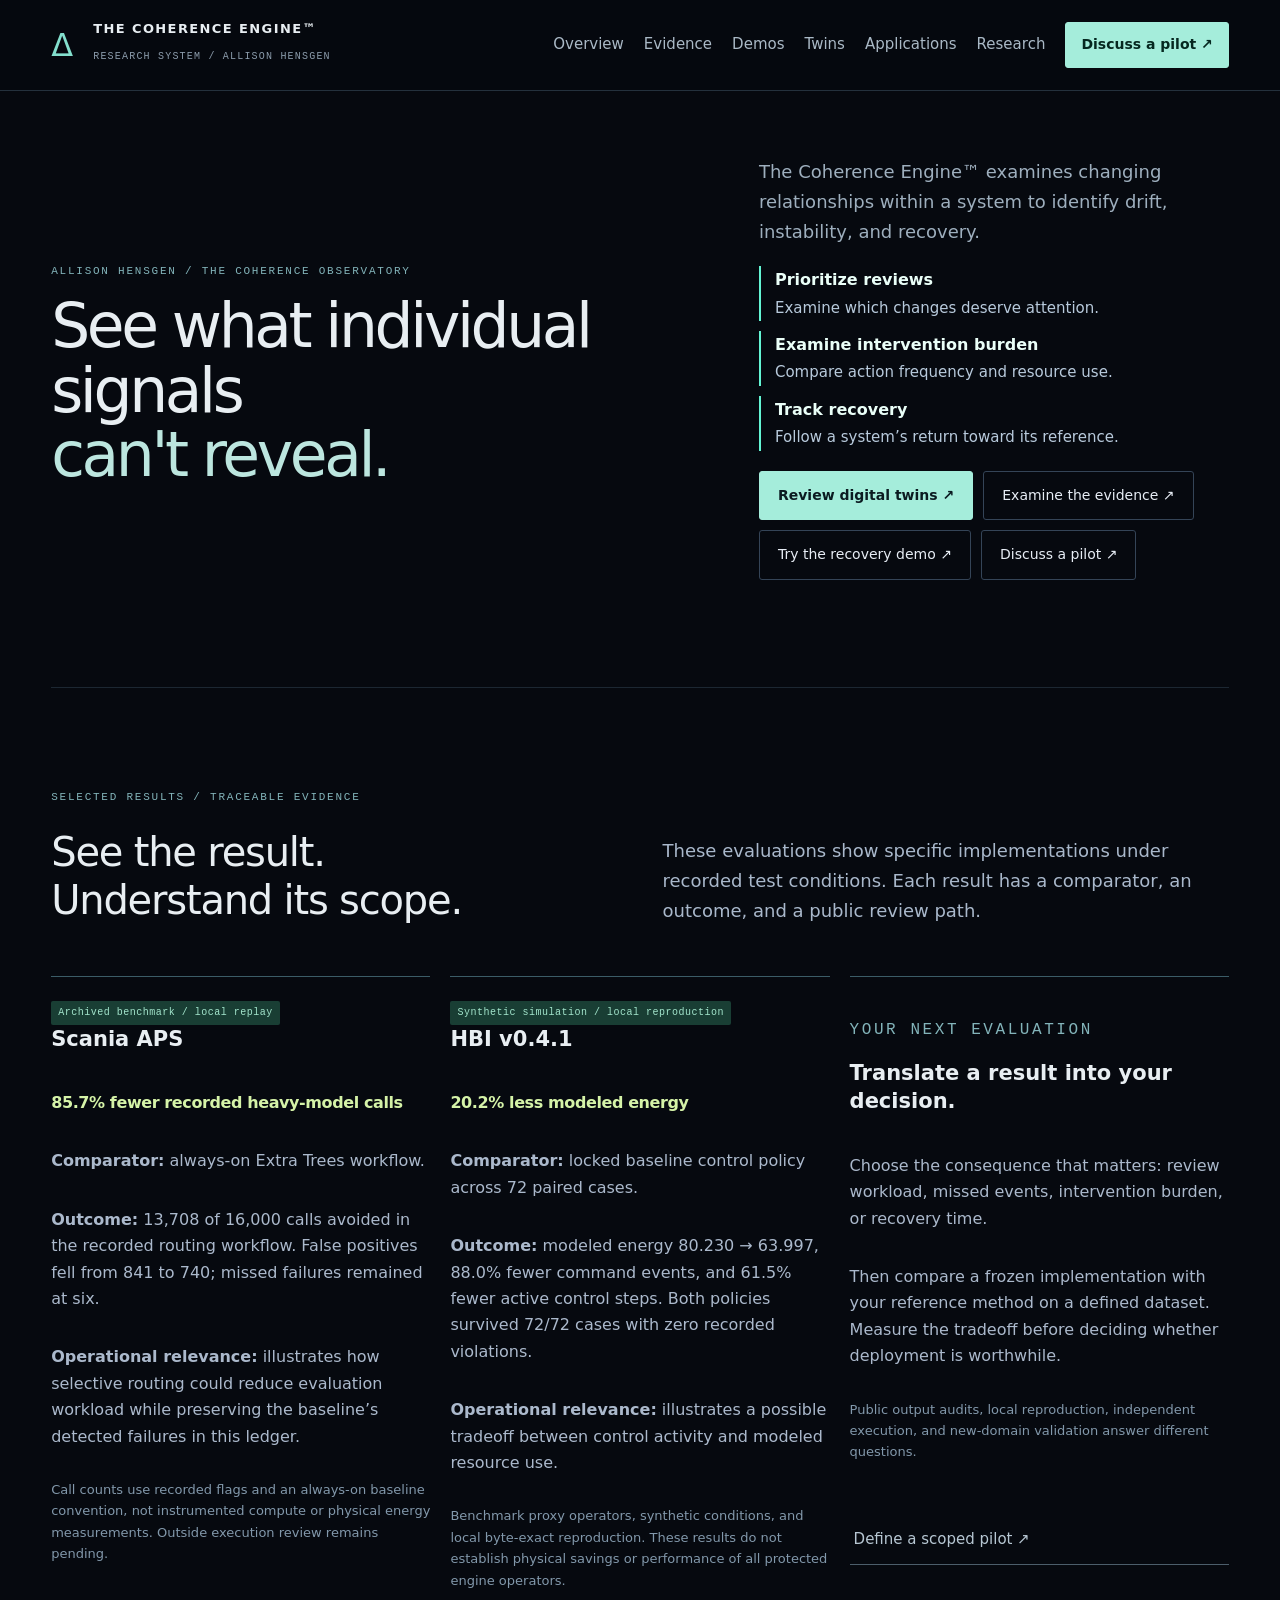
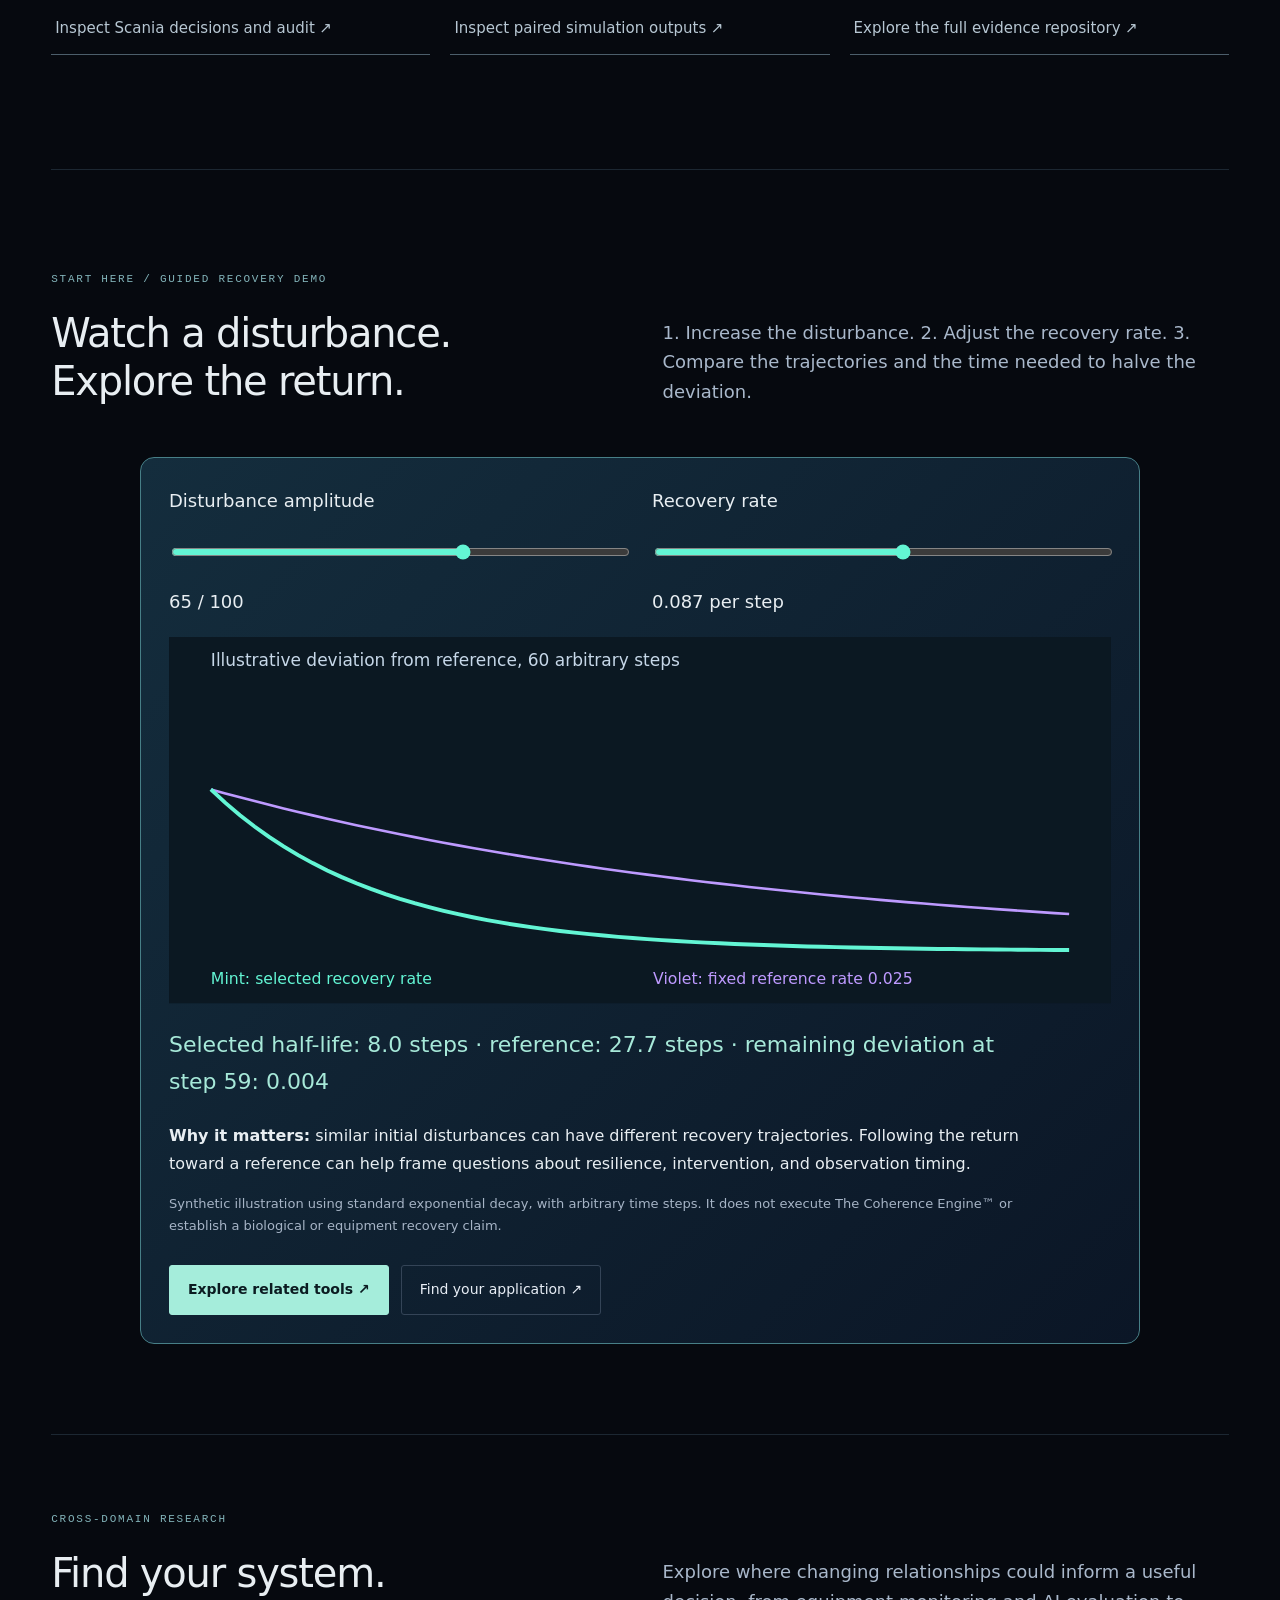
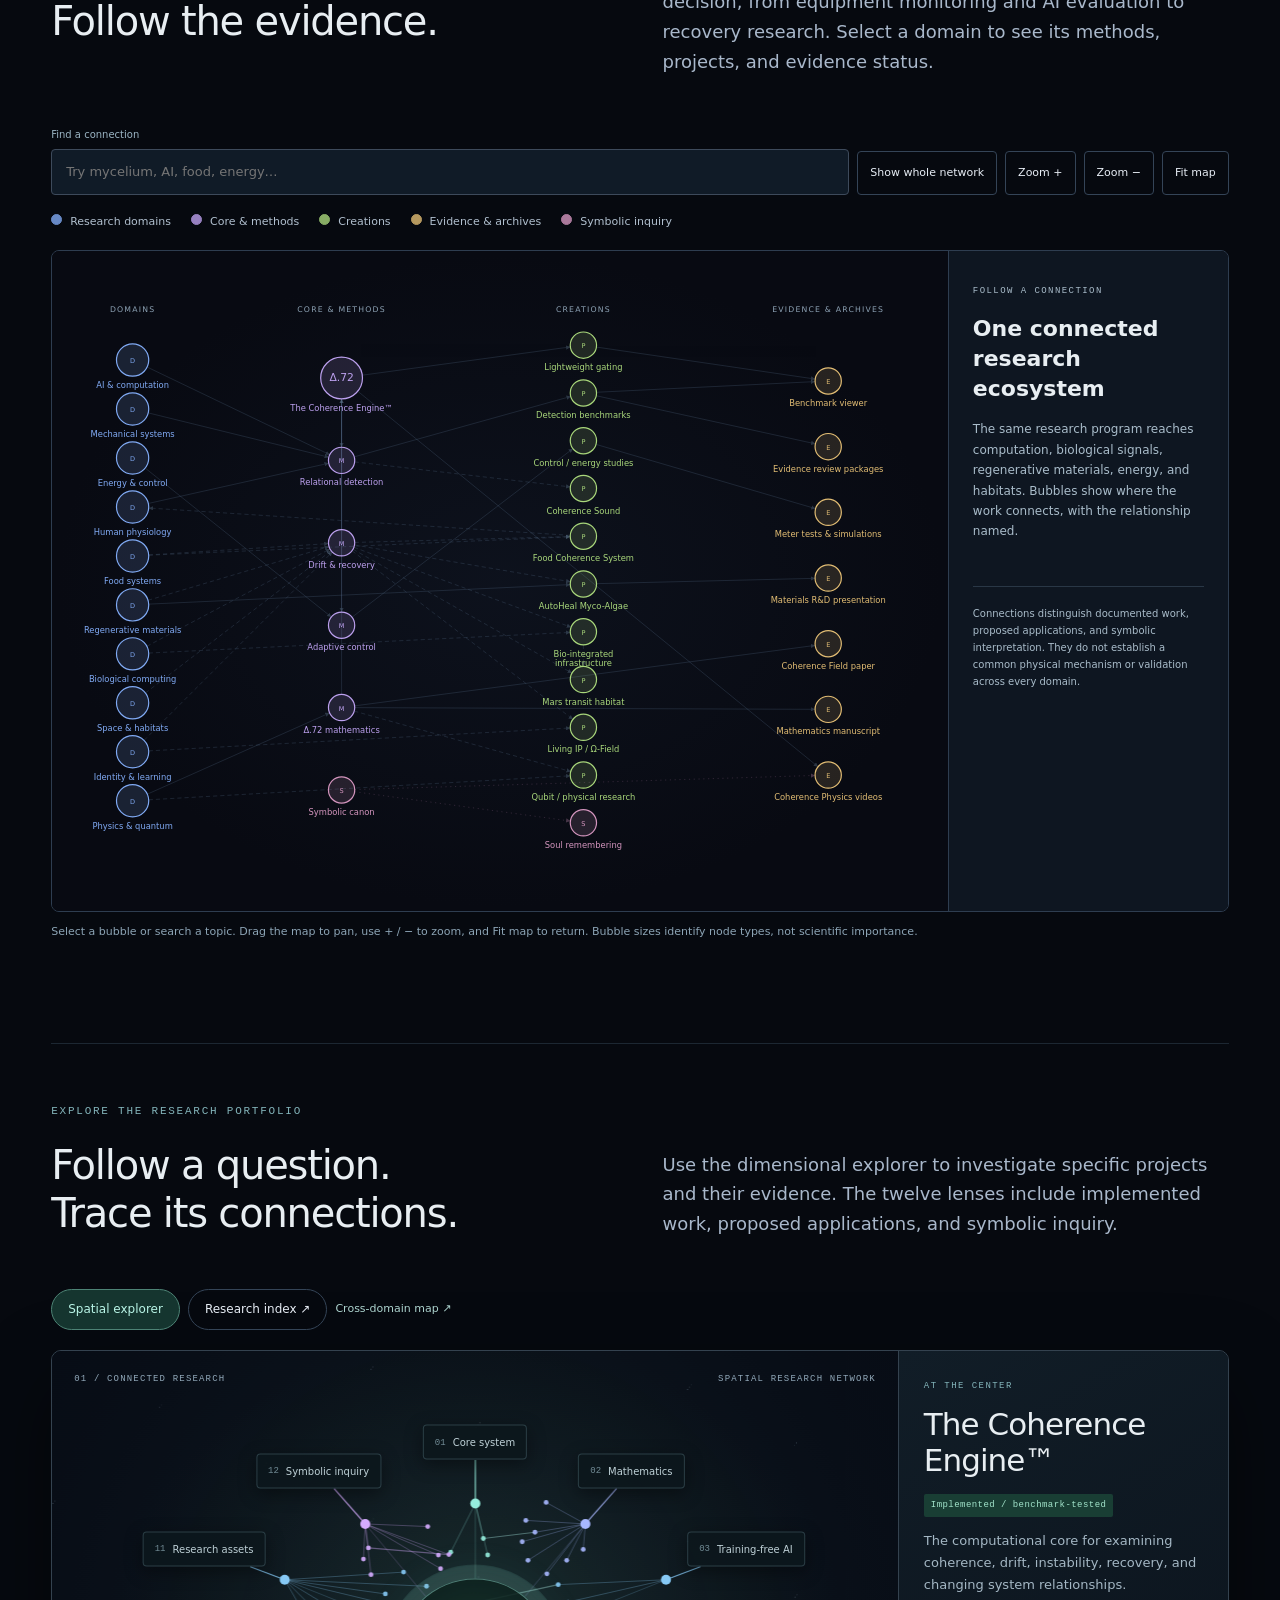
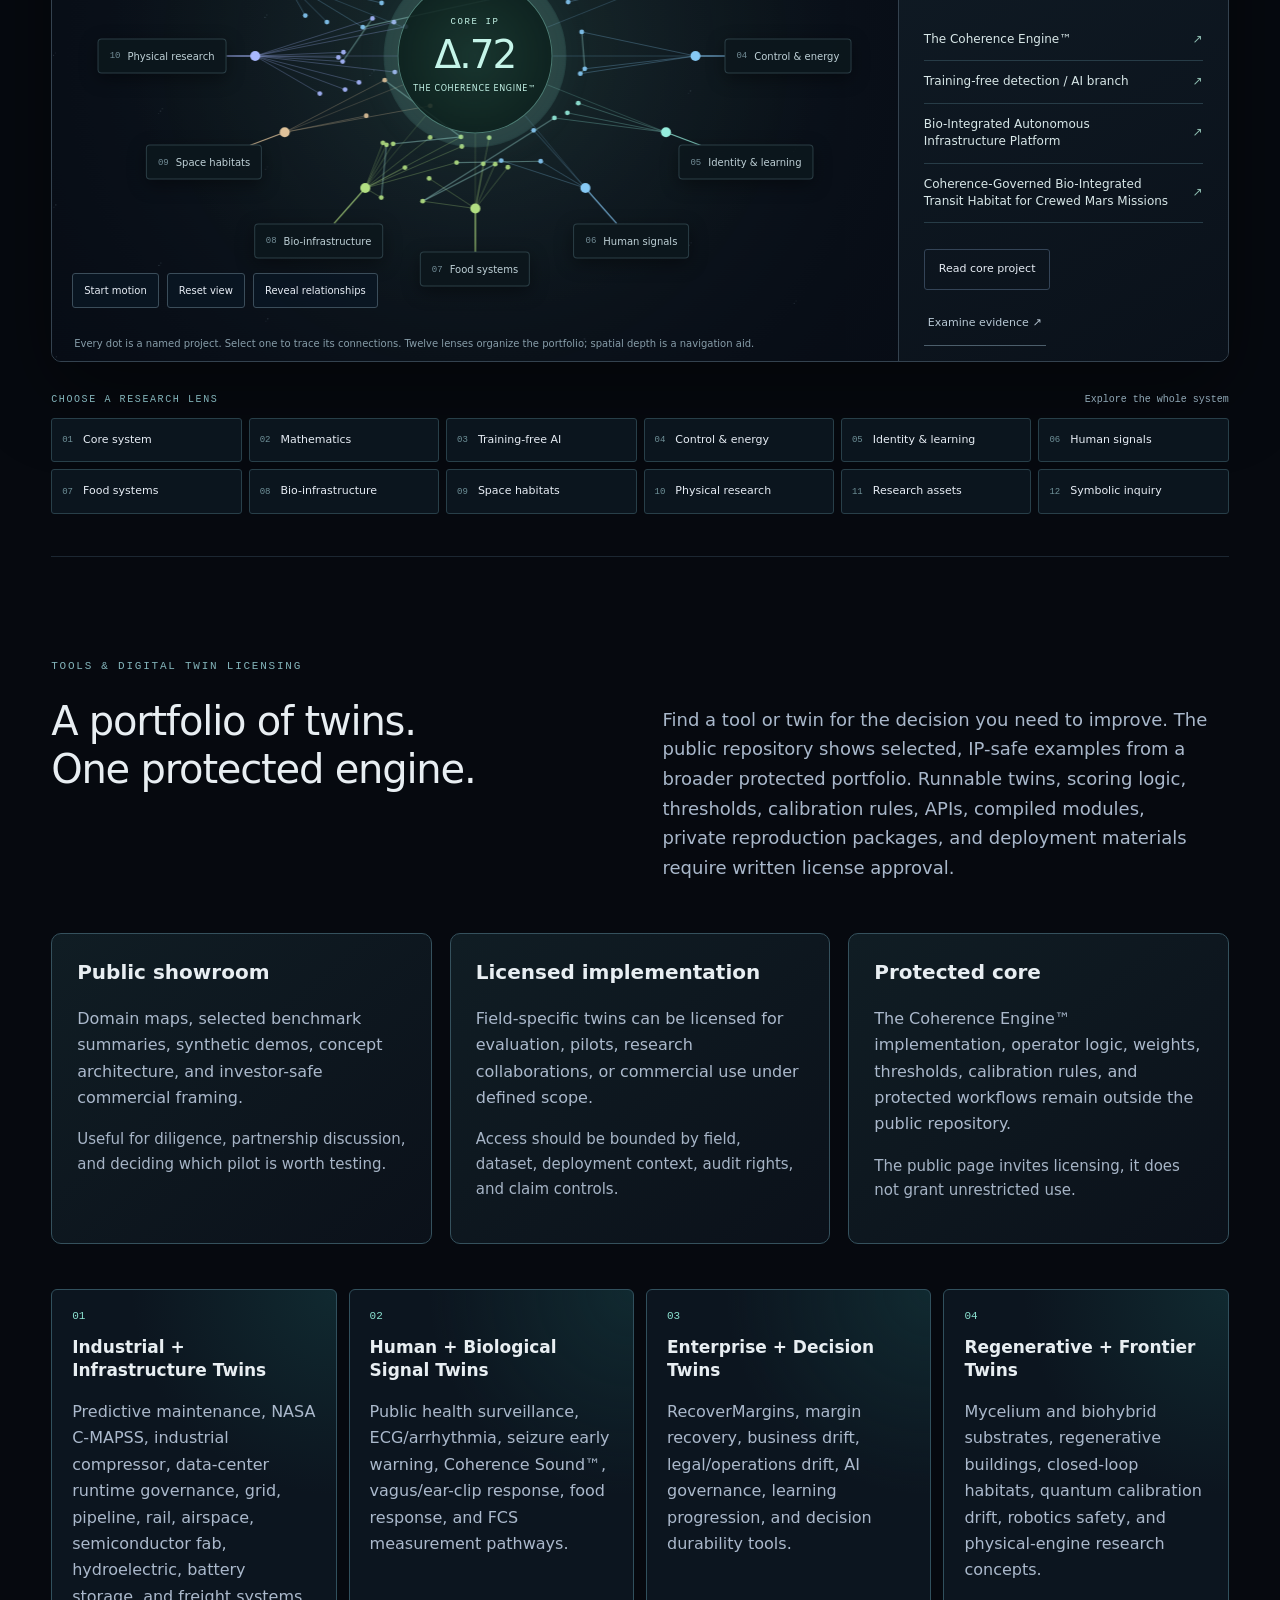
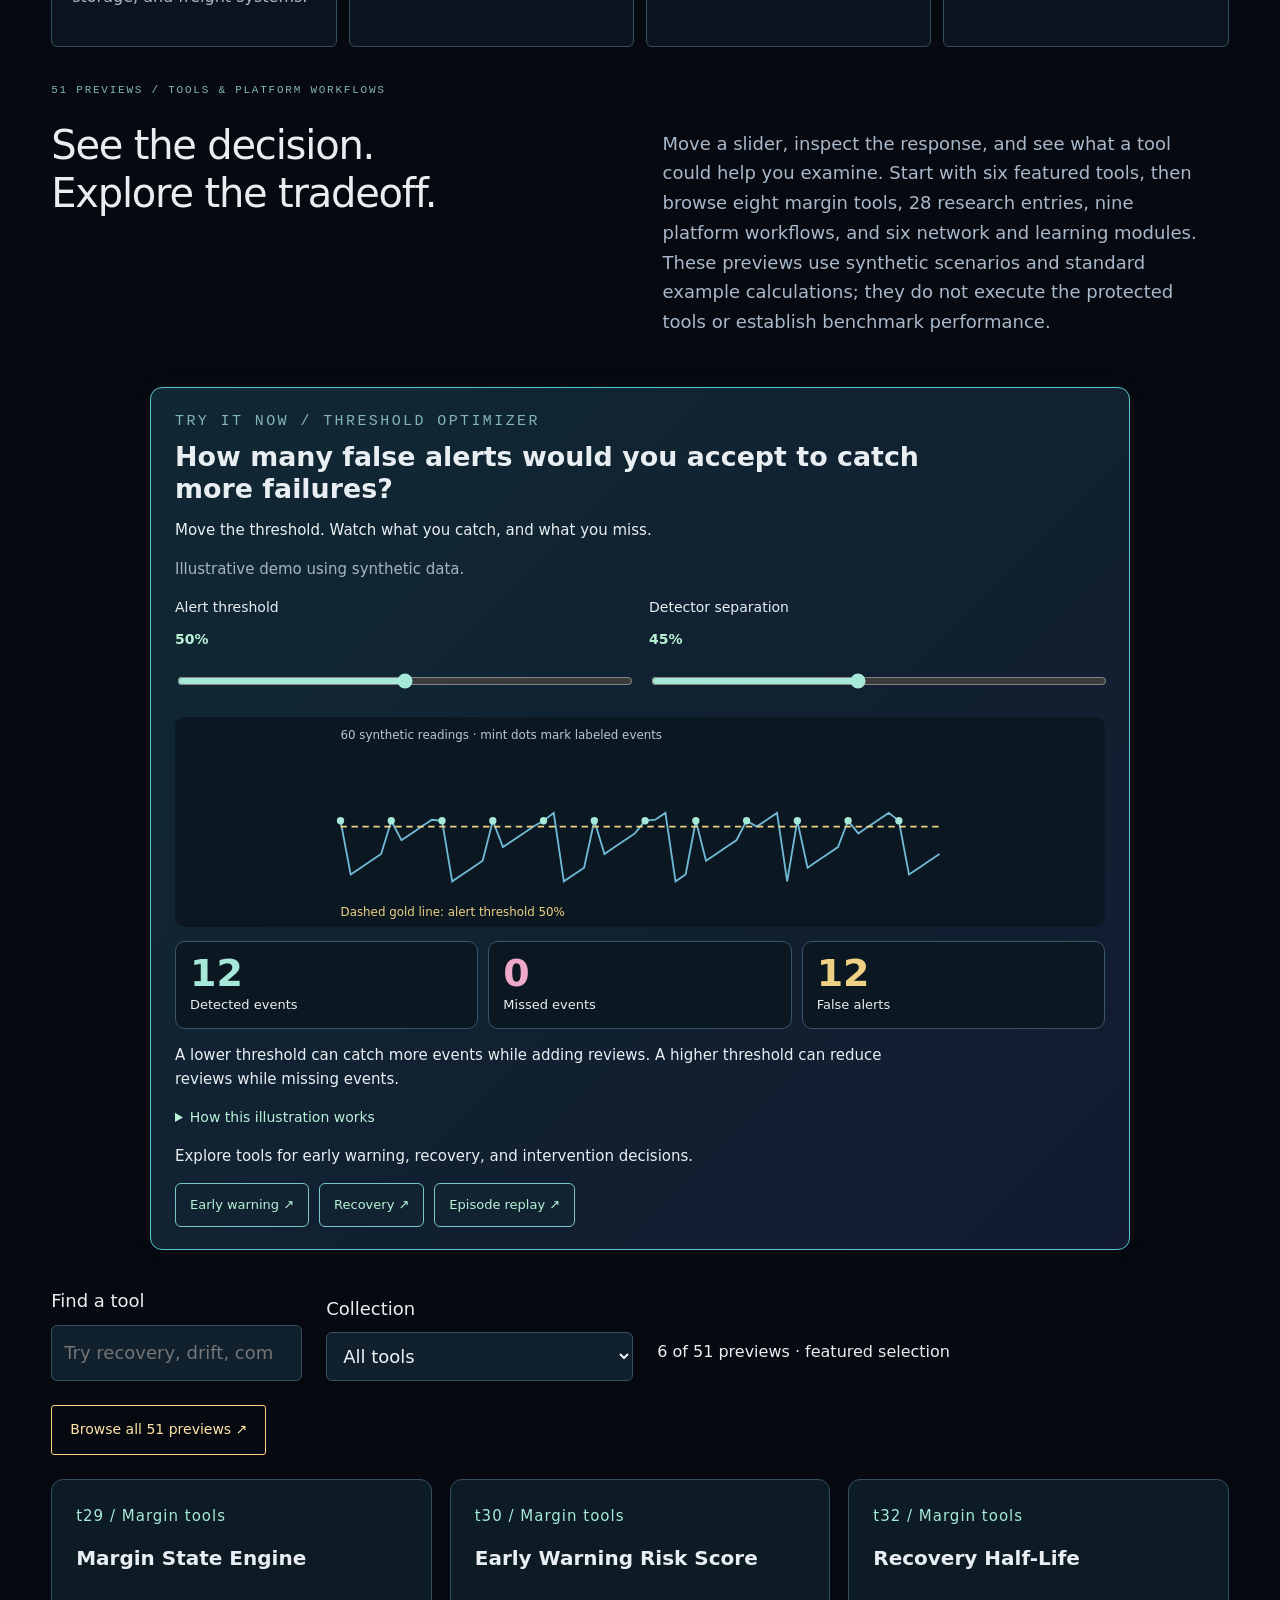
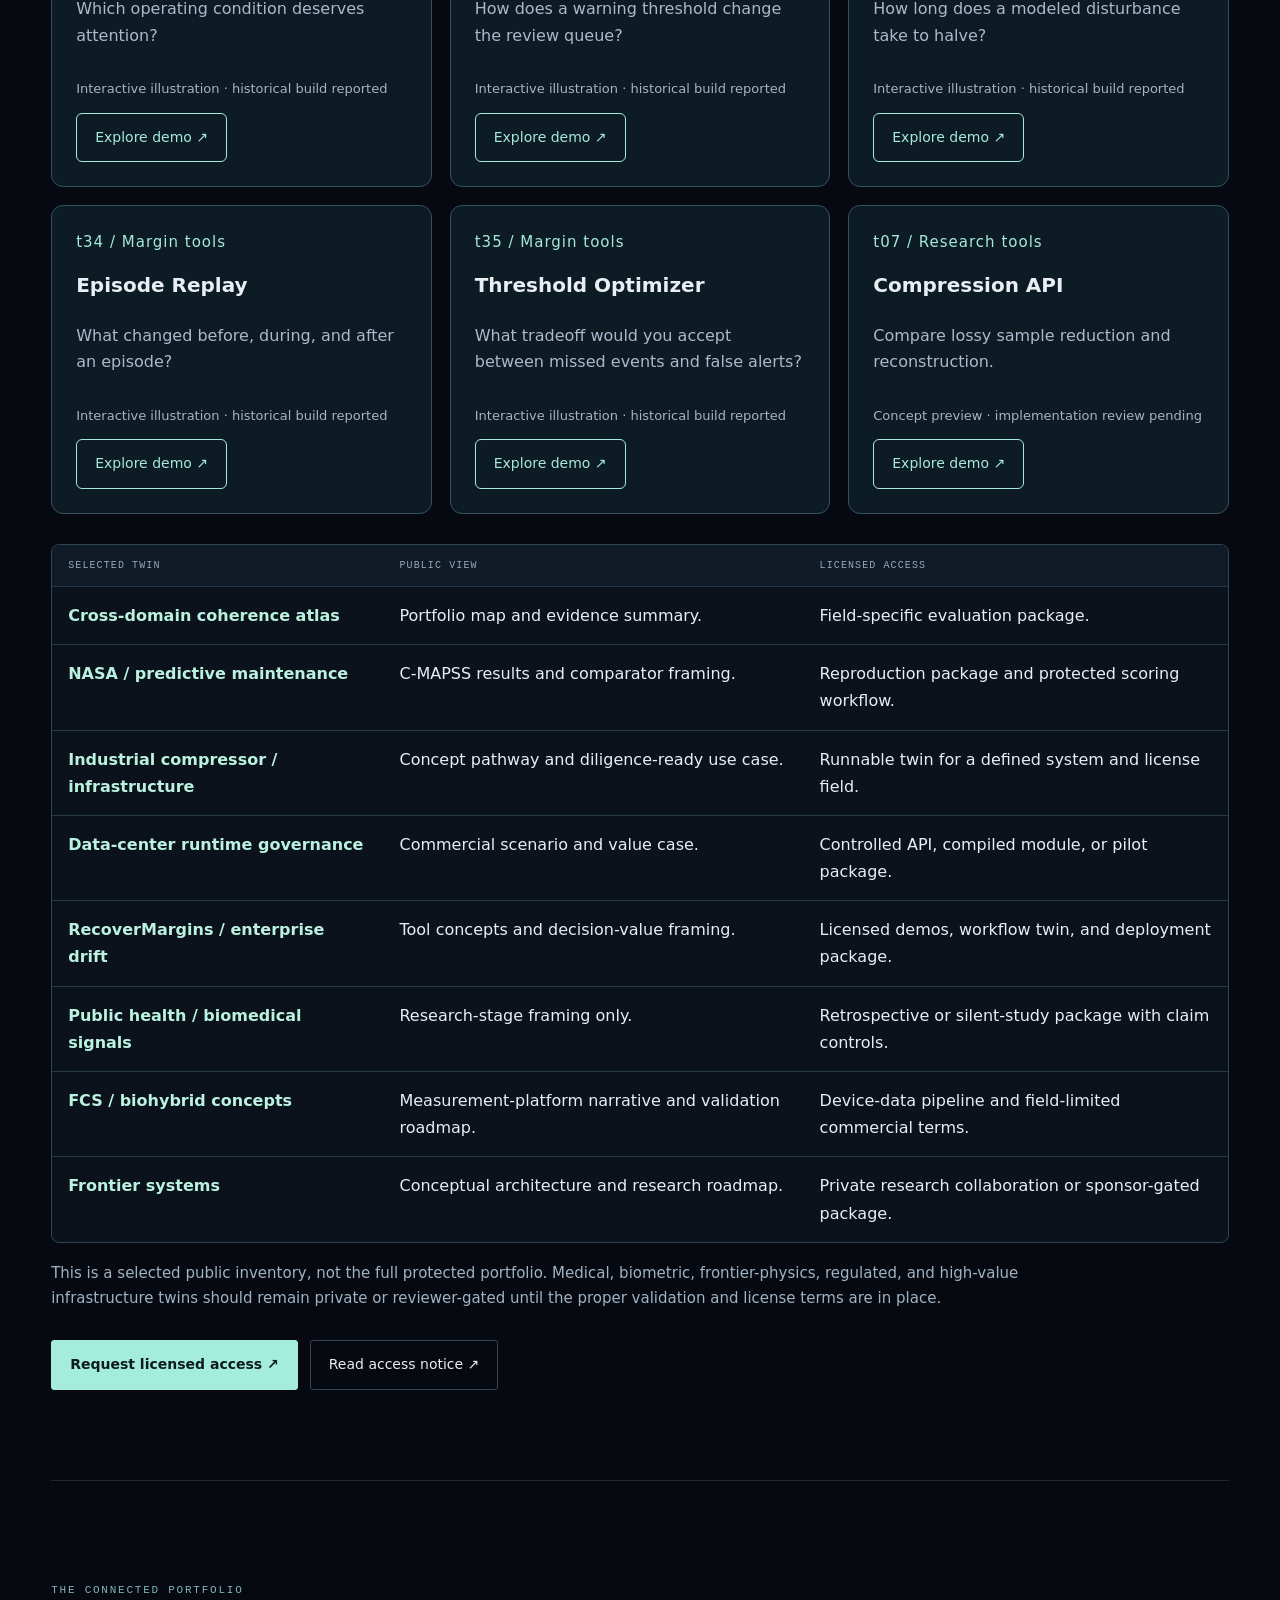
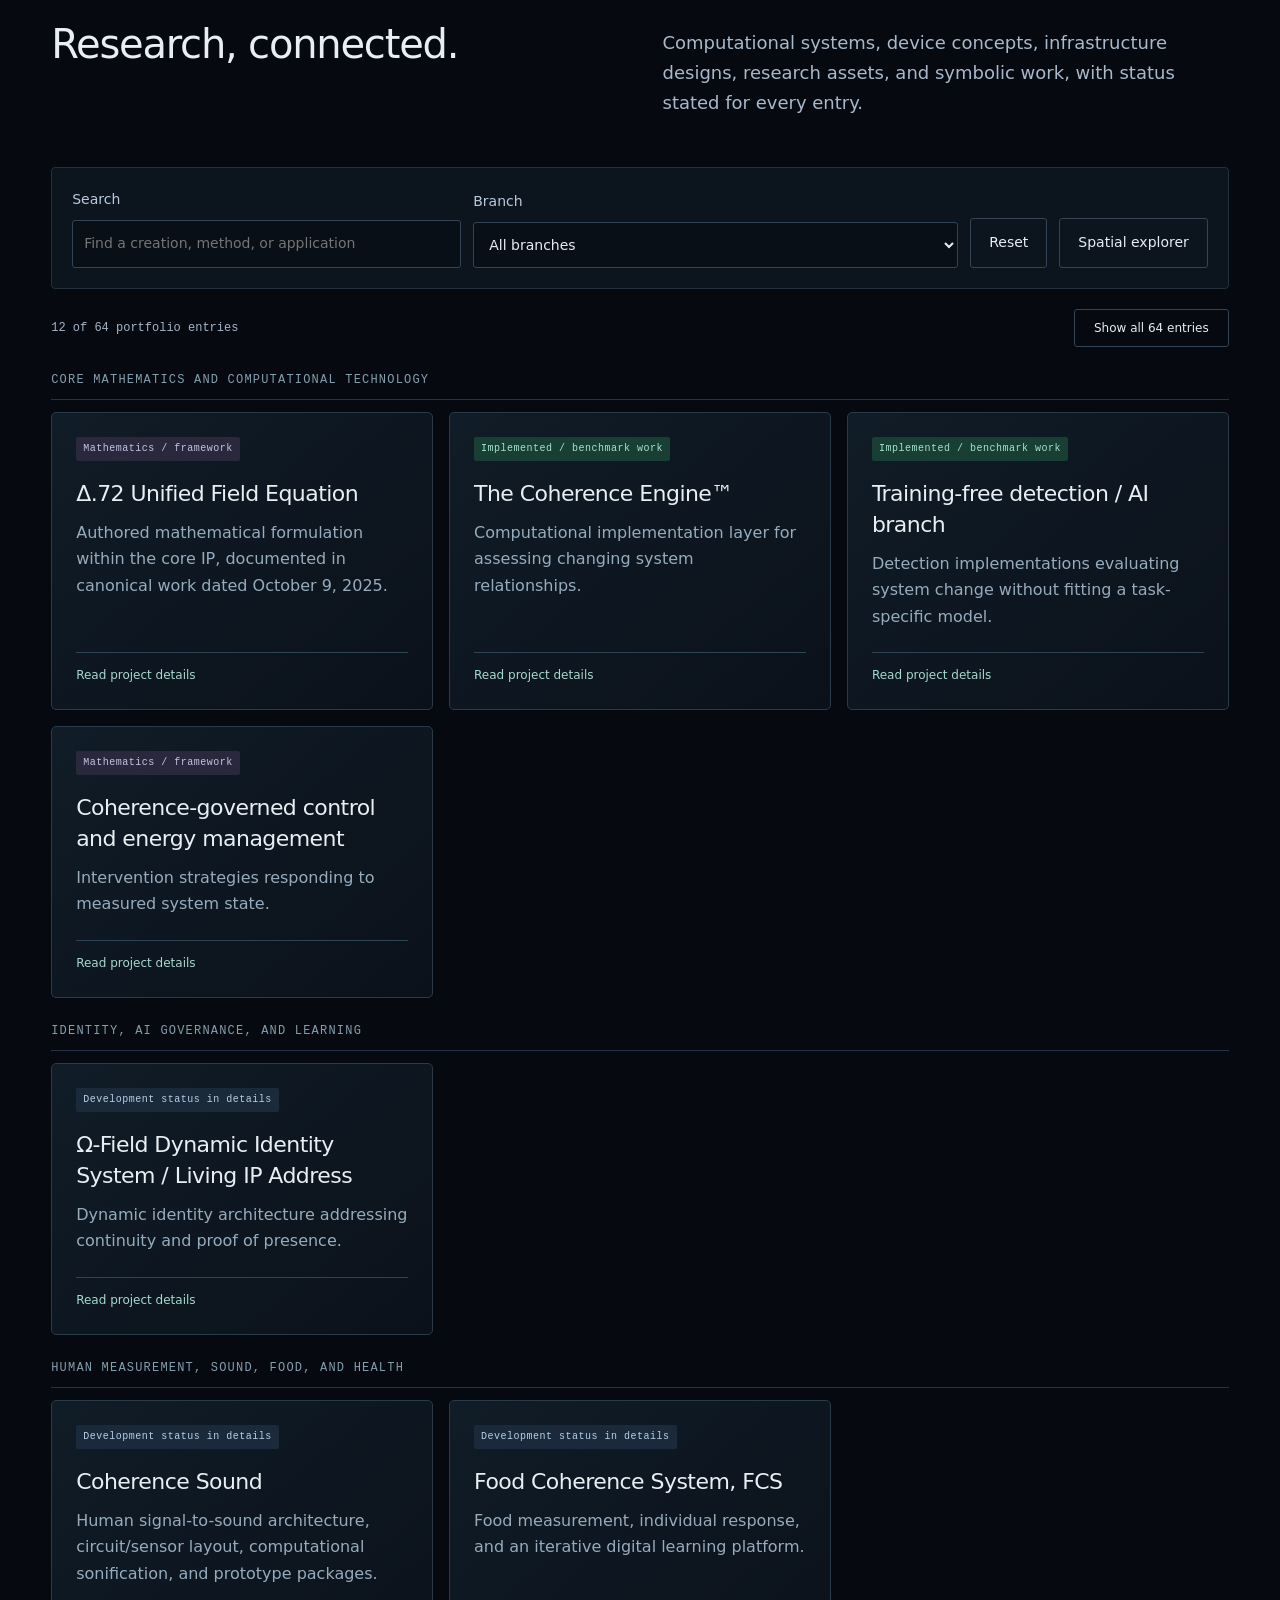
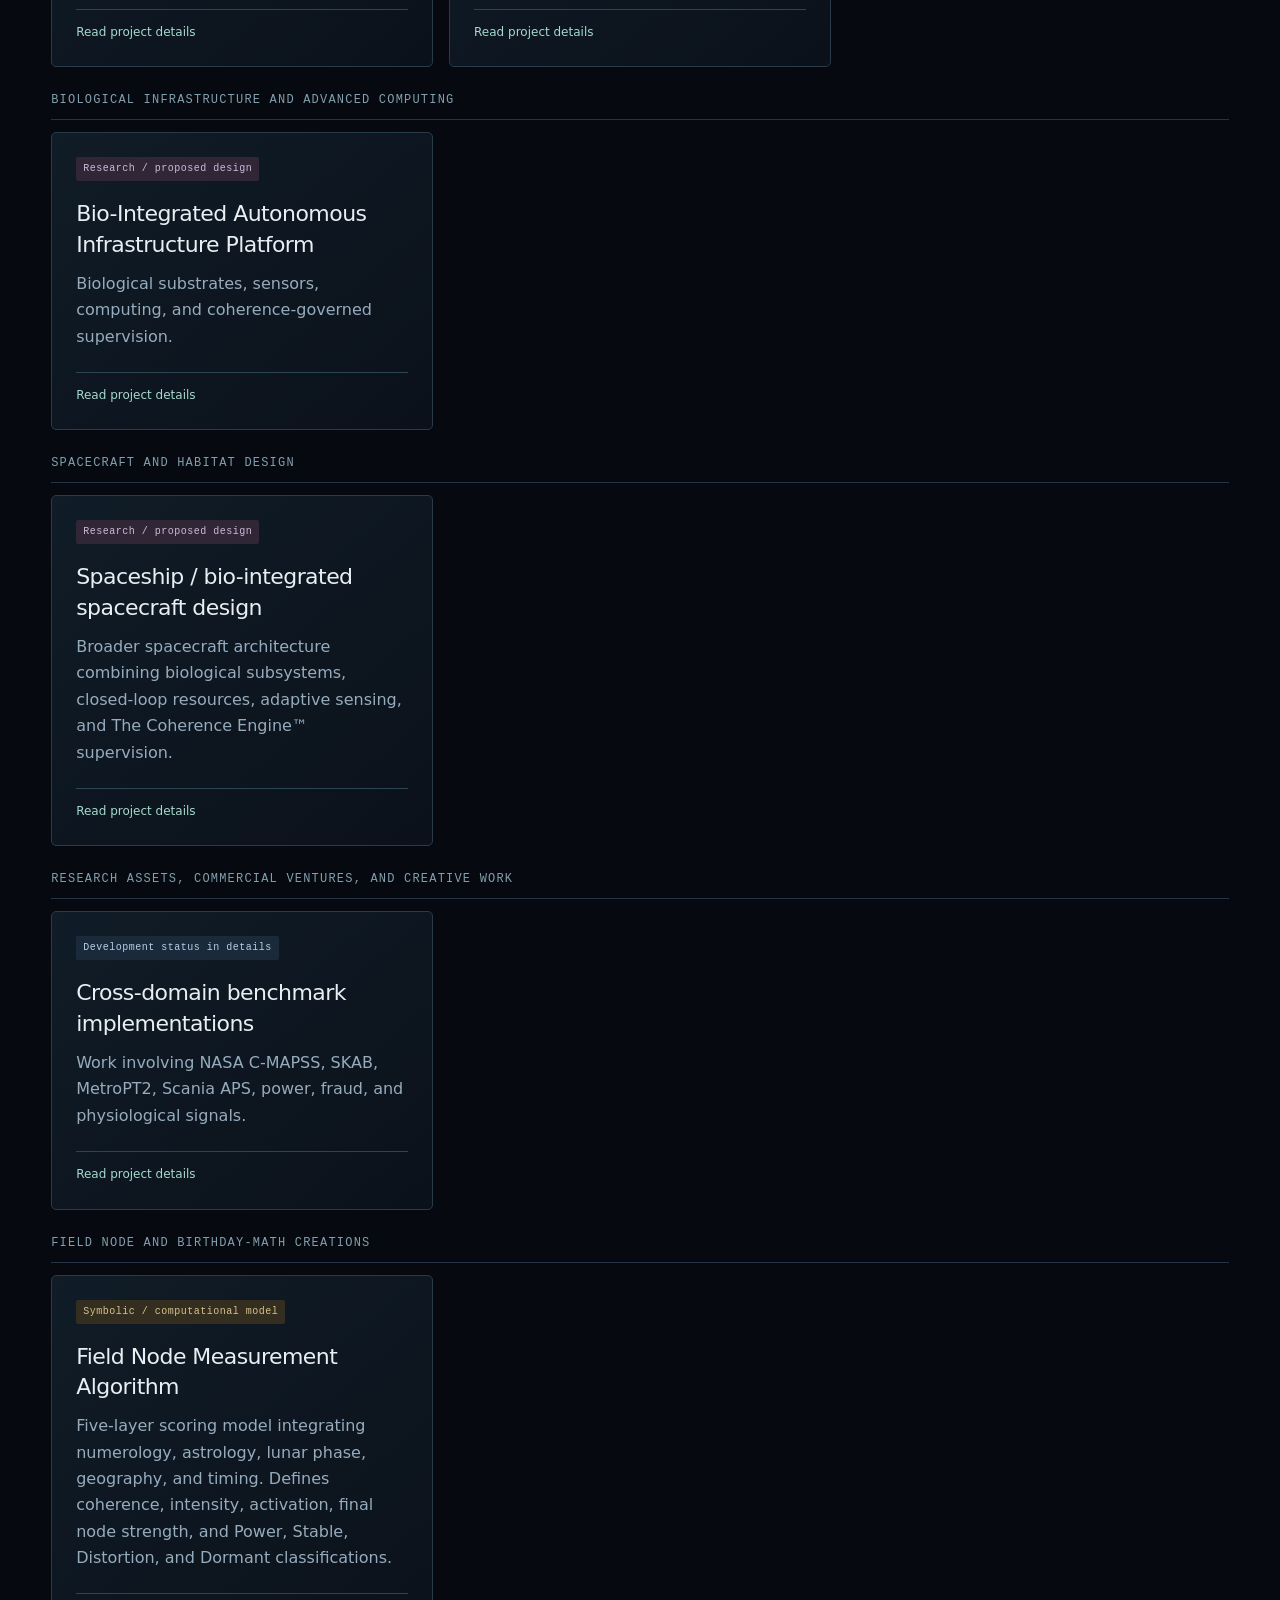
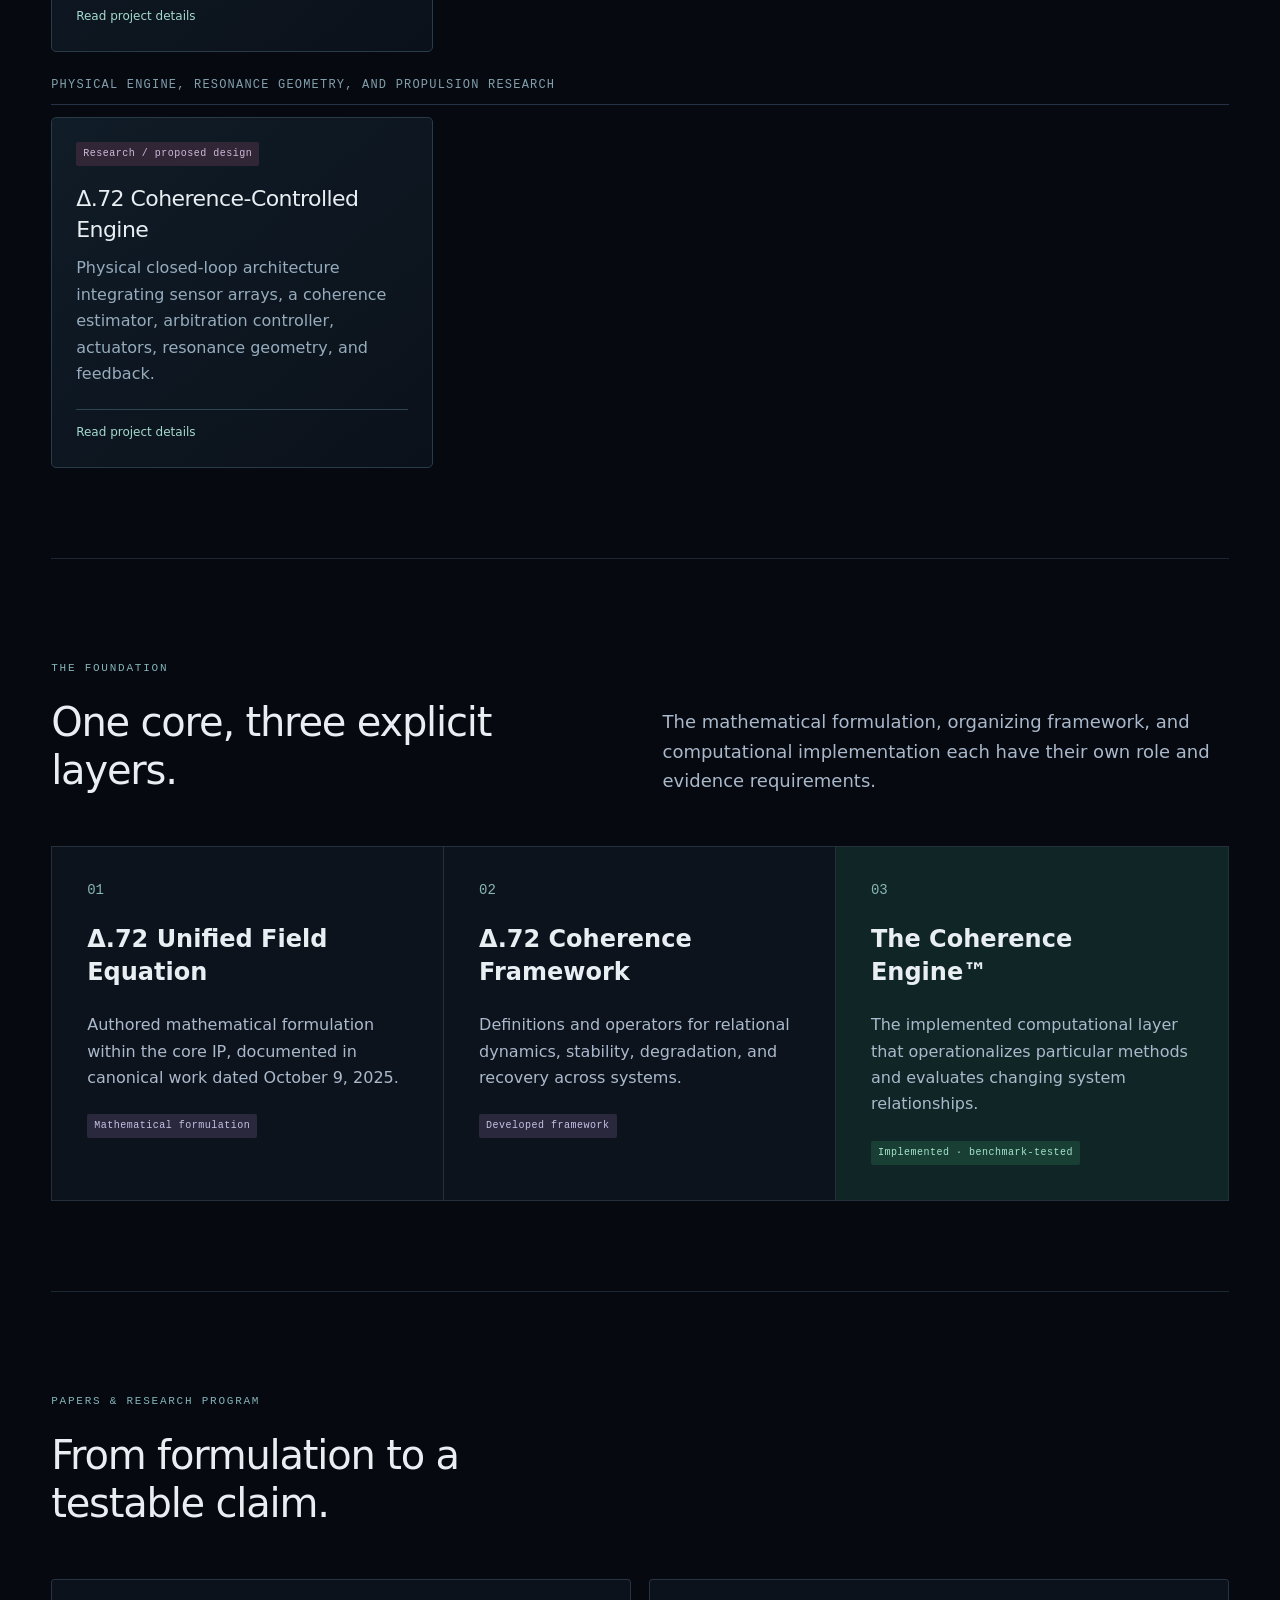
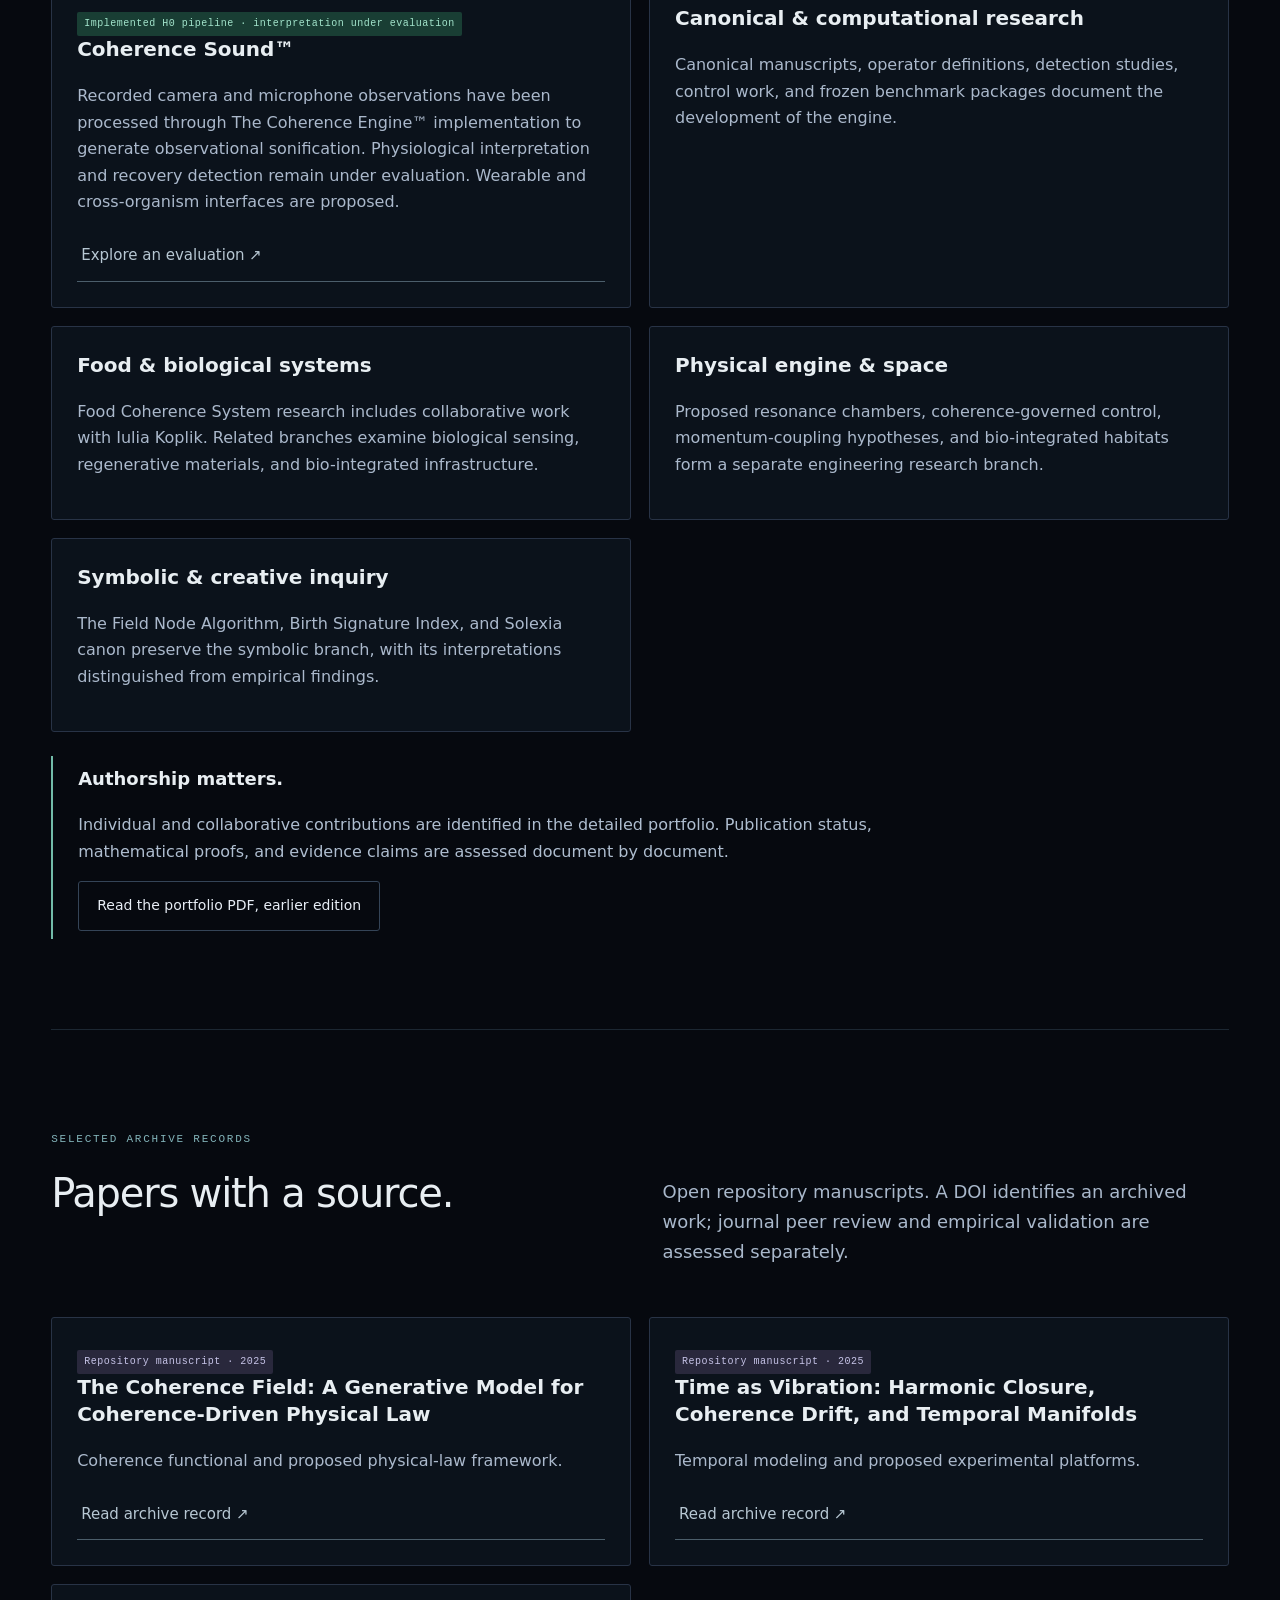
==== commit 98519ef6: "Resize threshold optimizer and refresh readability stylesheet" ====
--- a/index.html
+++ b/index.html
@@ -15,7 +15,7 @@
 <meta name="twitter:description" content="Research across domains. Explore the Coherence Observatory.">
 <meta name="twitter:image" content="https://coherenceengine.github.io/CoherenceEngine/social-preview.png">
 <meta name="twitter:image:alt" content="The Coherence Engine™ by Allison Hensgen, research across domains.">
-<link rel="stylesheet" href="reading-flow.css?v=20261008"><link rel="stylesheet" href="network-showroom.css?v=20261008"></head><body>
+<link rel="stylesheet" href="reading-flow.css?v=20261008-readable"><link rel="stylesheet" href="network-showroom.css?v=20261008"></head><body>
 <nav aria-label="Main navigation"><a class="brand" href="#home"><span>Δ</span><b>THE COHERENCE ENGINE™</b><small>RESEARCH SYSTEM / ALLISON HENSGEN</small></a><div><a href="#home">Overview</a><a href="#evidence">Evidence</a><a href="#guided-demo">Demos</a><a href="#licensing">Twins</a><a href="#domain-map">Applications</a><a href="#research">Research</a><a class="primary" href="#pilot">Discuss a pilot ↗</a></div></nav>
 <main><section id="home" class="observatory"><header class="obs-intro"><div><p class="eyebrow">ALLISON HENSGEN / THE COHERENCE OBSERVATORY</p><h1>See what individual signals<br><em>can't reveal.</em></h1></div><div class="obs-description"><p>The Coherence Engine™ examines changing relationships within a system to identify drift, instability, and recovery.</p><ul class="value-benefits"><li><strong>Prioritize reviews</strong><span>Examine which changes deserve attention.</span></li><li><strong>Examine intervention burden</strong><span>Compare action frequency and resource use.</span></li><li><strong>Track recovery</strong><span>Follow a system’s return toward its reference.</span></li></ul><div class="value-paths"><a class="primary" href="#licensing">Review digital twins ↗</a><a class="secondary" href="#evidence">Examine the evidence ↗</a><a class="secondary" href="#guided-demo">Try the recovery demo ↗</a><a class="secondary" href="#pilot">Discuss a pilot ↗</a></div></div></header></section><section id="evidence"><div class="sectionhead"><p class="eyebrow">SELECTED RESULTS / TRACEABLE EVIDENCE</p><h2>See the result.<br>Understand its scope.</h2><p>These evaluations show specific implementations under recorded test conditions. Each result has a comparator, an outcome, and a public review path.</p></div><div class="evidencegrid"><article><span class="badge built">Archived benchmark / local replay</span><h3>Scania APS</h3><p class="result-number">85.7% fewer recorded heavy-model calls</p><p><strong>Comparator:</strong> always-on Extra Trees workflow.</p><p><strong>Outcome:</strong> 13,708 of 16,000 calls avoided in the recorded routing workflow. False positives fell from 841 to 740; missed failures remained at six.</p><p><strong>Operational relevance:</strong> illustrates how selective routing could reduce evaluation workload while preserving the baseline’s detected failures in this ledger.</p><p class="muted">Call counts use recorded flags and an always-on baseline convention, not instrumented compute or physical energy measurements. Outside execution review remains pending.</p><a class="textlink" href="https://github.com/CoherenceEngine/Research/blob/main/validation/scania_v1/README.md" target="_blank" rel="noopener">Inspect Scania decisions and audit ↗</a></article><article><span class="badge built">Synthetic simulation / local reproduction</span><h3>HBI v0.4.1</h3><p class="result-number">20.2% less modeled energy</p><p><strong>Comparator:</strong> locked baseline control policy across 72 paired cases.</p><p><strong>Outcome:</strong> modeled energy 80.230 → 63.997, 88.0% fewer command events, and 61.5% fewer active control steps. Both policies survived 72/72 cases with zero recorded violations.</p><p><strong>Operational relevance:</strong> illustrates a possible tradeoff between control activity and modeled resource use.</p><p class="muted">Benchmark proxy operators, synthetic conditions, and local byte-exact reproduction. These results do not establish physical savings or performance of all protected engine operators.</p><a class="textlink" href="https://github.com/CoherenceEngine/Research/blob/main/validation/hbi_v0_4_1/README.md" target="_blank" rel="noopener">Inspect paired simulation outputs ↗</a></article><article><p class="eyebrow">YOUR NEXT EVALUATION</p><h3>Translate a result into your decision.</h3><p>Choose the consequence that matters: review workload, missed events, intervention burden, or recovery time.</p><p>Then compare a frozen implementation with your reference method on a defined dataset. Measure the tradeoff before deciding whether deployment is worthwhile.</p><p class="muted">Public output audits, local reproduction, independent execution, and new-domain validation answer different questions.</p><a class="textlink" href="#pilot">Define a scoped pilot ↗</a><a class="textlink" href="https://github.com/CoherenceEngine/Research" target="_blank" rel="noopener">Explore the full evidence repository ↗</a></article></div></section><section id="guided-demo"><div class="sectionhead"><p class="eyebrow">START HERE / GUIDED RECOVERY DEMO</p><h2>Watch a disturbance.<br>Explore the return.</h2><p>1. Increase the disturbance. 2. Adjust the recovery rate. 3. Compare the trajectories and the time needed to halve the deviation.</p></div><div class="guided-panel"><div class="tool-demo-controls"><label>Disturbance amplitude<input id="guided-disturbance" type="range" min="0" max="100" value="65"><output id="guided-disturbance-value"></output></label><label>Recovery rate<input id="guided-rate" type="range" min="1" max="100" value="55"><output id="guided-rate-value"></output></label></div><svg id="guided-plot" viewBox="0 0 720 280" role="img" aria-label="Illustrative recovery trajectories"></svg><p id="guided-output" class="tool-output" aria-live="polite"></p><p><strong>Why it matters:</strong> similar initial disturbances can have different recovery trajectories. Following the return toward a reference can help frame questions about resilience, intervention, and observation timing.</p><p class="muted">Synthetic illustration using standard exponential decay, with arbitrary time steps. It does not execute The Coherence Engine™ or establish a biological or equipment recovery claim.</p><div class="evidenceactions"><a class="primary" href="#tools">Explore related tools ↗</a><a class="secondary" href="#domain-map">Find your application ↗</a></div></div></section><section id="domain-map" class="domain-section"><div class="sectionhead"><p class="eyebrow">CROSS-DOMAIN RESEARCH</p><h2>Find your system.<br>Follow the evidence.</h2><p>Explore where changing relationships could inform a useful decision, from equipment monitoring and AI evaluation to recovery research. Select a domain to see its methods, projects, and evidence status.</p></div><div class="bubble-toolbar"><label>Find a connection<input type="search" id="bubble-search" placeholder="Try mycelium, AI, food, energy…"></label><button id="bubble-all">Show whole network</button><button id="bubble-in">Zoom +</button><button id="bubble-out">Zoom −</button><button id="bubble-fit">Fit map</button></div><div class="bubble-legend"><span style="--bubble-color:#80aaf4">Research domains</span><span style="--bubble-color:#bca0ee">Core & methods</span><span style="--bubble-color:#a9d77b">Creations</span><span style="--bubble-color:#e2bd74">Evidence & archives</span><span style="--bubble-color:#d495be">Symbolic inquiry</span></div><div class="bubble-workspace"><div class="bubble-viewport"><svg id="bubble-svg" viewBox="0 0 1500 960" role="group" aria-label="Interactive cross-domain research map"></svg></div><aside id="bubble-inspector"><p class="eyebrow">FOLLOW A CONNECTION</p><h3 id="bubble-title">One connected research ecosystem</h3><p id="bubble-description">The same research program reaches computation, biological signals, regenerative materials, energy, and habitats. Bubbles show where the work connects, with the relationship named.</p><div id="bubble-connections"></div><div id="bubble-actions"></div><p class="bubble-note">Connections distinguish documented work, proposed applications, and symbolic interpretation. They do not establish a common physical mechanism or validation across every domain.</p></aside></div><p class="bubble-instruction">Select a bubble or search a topic. Drag the map to pan, use + / − to zoom, and Fit map to return. Bubble sizes identify node types, not scientific importance.</p></section><section id="observatory" class="observatory"><div class="sectionhead"><p class="eyebrow">EXPLORE THE RESEARCH PORTFOLIO</p><h2>Follow a question.<br>Trace its connections.</h2><p>Use the dimensional explorer to investigate specific projects and their evidence. The twelve lenses include implemented work, proposed applications, and symbolic inquiry.</p></div><div class="obs-view" role="group" aria-label="Portfolio view"><button id="spatial-view" class="selected" aria-pressed="true">Spatial explorer</button><button id="index-view" aria-pressed="false">Research index ↗</button><a class="obs-map-link" href="#domain-map">Cross-domain map ↗</a></div><div class="obs-workspace"><div class="obs-scene" id="scene"><div class="obs-scene-head"><span id="scene-title">01 / CONNECTED RESEARCH</span><span id="scene-type">SPATIAL RESEARCH NETWORK</span></div><canvas id="observatory-canvas" aria-label="Rotatable mathematical projection and conceptual research scenes. Select a research branch using the labelled buttons." tabindex="0"></canvas><div id="orbit-nodes" aria-label="Research branches"></div><button id="engine-node" class="engine-node"><small>CORE IP</small><strong>Δ.72</strong><span>THE COHERENCE ENGINE™</span></button><div class="obs-controls"><button id="obs-motion" aria-pressed="false">Start motion</button><button id="obs-reset">Reset view</button><button id="obs-relations" aria-pressed="false">Reveal relationships</button></div><p id="scene-caption">A projection of 12D geometry. Portfolio connections describe research organization, not physical equivalence.</p></div><aside class="obs-inspector" aria-label="Selected research" aria-live="polite"><p class="eyebrow" id="inspector-kicker">AT THE CENTER</p><h2 id="inspector-title">The Coherence Engine™</h2><span id="inspector-status" class="badge built">Implemented / benchmark-tested</span><p id="inspector-description">The computational core for examining coherence, drift, instability, recovery, and changing system relationships.</p><div id="relationship-list" hidden></div><div id="scene-projects"></div><div class="obs-inspector-actions"><button id="inspect-core">Read core project</button><a href="#evidence" class="textlink">Examine evidence ↗</a></div><div class="inspector-footer"><span>64 PORTFOLIO ENTRIES</span><span>12 NAVIGATION LENSES</span></div></aside></div><div class="obs-lens-heading"><p class="eyebrow">CHOOSE A RESEARCH LENS</p><span id="obs-lens-label">Explore the whole system</span></div><div id="obs-lenses" class="obs-lenses"></div></section><section id="licensing"><div class="sectionhead"><p class="eyebrow">TOOLS & DIGITAL TWIN LICENSING</p><h2>A portfolio of twins.<br>One protected engine.</h2><p>Find a tool or twin for the decision you need to improve. The public repository shows selected, IP-safe examples from a broader protected portfolio. Runnable twins, scoring logic, thresholds, calibration rules, APIs, compiled modules, private reproduction packages, and deployment materials require written license approval.</p></div><div class="licensegrid"><article><h3>Public showroom</h3><p>Domain maps, selected benchmark summaries, synthetic demos, concept architecture, and investor-safe commercial framing.</p><p class="muted">Useful for diligence, partnership discussion, and deciding which pilot is worth testing.</p></article><article><h3>Licensed implementation</h3><p>Field-specific twins can be licensed for evaluation, pilots, research collaborations, or commercial use under defined scope.</p><p class="muted">Access should be bounded by field, dataset, deployment context, audit rights, and claim controls.</p></article><article><h3>Protected core</h3><p>The Coherence Engine™ implementation, operator logic, weights, thresholds, calibration rules, and protected workflows remain outside the public repository.</p><p class="muted">The public page invites licensing, it does not grant unrestricted use.</p></article></div><div class="license-categories"><article><span>01</span><h3>Industrial + Infrastructure Twins</h3><p>Predictive maintenance, NASA C-MAPSS, industrial compressor, data-center runtime governance, grid, pipeline, rail, airspace, semiconductor fab, hydroelectric, battery storage, and freight systems.</p></article><article><span>02</span><h3>Human + Biological Signal Twins</h3><p>Public health surveillance, ECG/arrhythmia, seizure early warning, Coherence Sound™, vagus/ear-clip response, food response, and FCS measurement pathways.</p></article><article><span>03</span><h3>Enterprise + Decision Twins</h3><p>RecoverMargins, margin recovery, business drift, legal/operations drift, AI governance, learning progression, and decision durability tools.</p></article><article><span>04</span><h3>Regenerative + Frontier Twins</h3><p>Mycelium and biohybrid substrates, regenerative buildings, closed-loop habitats, quantum calibration drift, robotics safety, and physical-engine research concepts.</p></article></div><div id="tools" class="sectionhead"><p class="eyebrow">51 PREVIEWS / TOOLS & PLATFORM WORKFLOWS</p><h2>See the decision.<br>Explore the tradeoff.</h2><p>Move a slider, inspect the response, and see what a tool could help you examine. Start with six featured tools, then browse eight margin tools, 28 research entries, nine platform workflows, and six network and learning modules. These previews use synthetic scenarios and standard example calculations; they do not execute the protected tools or establish benchmark performance.</p></div><section id="threshold-feature" aria-labelledby="threshold-title">
 <p class="eyebrow">TRY IT NOW / THRESHOLD OPTIMIZER</p><h3 id="threshold-title">How many false alerts would you accept to catch more failures?</h3>
@@ -28,7 +28,7 @@
 <p>Explore tools for early warning, recovery, and intervention decisions.</p><div class="threshold-related"><button type="button" data-threshold-related="Early Warning Risk Score">Early warning ↗</button><button type="button" data-threshold-related="Recovery Half-Life">Recovery ↗</button><button type="button" data-threshold-related="Episode Replay">Episode replay ↗</button></div>
 </section>
 <style>
-#threshold-feature{margin:32px 0 44px;padding:clamp(20px,4vw,42px);border:1px solid #58c9cf;border-radius:20px;background:linear-gradient(135deg,#102833,#121b30);box-shadow:0 0 42px #4fcad510}#threshold-title{font-size:clamp(25px,3vw,38px);max-width:850px;line-height:1.18}.threshold-controls{display:grid;grid-template-columns:1fr 1fr;gap:28px}.threshold-controls label{display:grid;gap:12px}.threshold-controls output{color:#b8f1d6;font-weight:700}.threshold-controls input{width:100%;accent-color:#a7e9d9;min-height:32px}#threshold-chart{display:block;width:100%;margin:20px 0;border-radius:12px;background:#0b1822}.threshold-counters{display:grid;grid-template-columns:repeat(3,1fr);gap:14px}.threshold-counters>div{padding:20px;border:1px solid #38576a;border-radius:12px;background:#0b1822}.threshold-counters strong{display:block;font-size:clamp(32px,5vw,52px);color:#a7e9d9}.threshold-counters>div:nth-child(2) strong{color:#efaacb}.threshold-counters>div:nth-child(3) strong{color:#eed183}.threshold-counters span{display:block}.threshold-related{display:flex;flex-wrap:wrap;gap:12px}#threshold-feature summary{cursor:pointer;color:#b8f1d6}#threshold-feature button{padding:12px 18px;border:1px solid #79c7ca;border-radius:8px;color:#b8f1d6;background:#112330;cursor:pointer}#threshold-feature button:hover{background:#204453}@media(max-width:600px){.threshold-controls{grid-template-columns:1fr}.threshold-counters{gap:8px}.threshold-counters>div{padding:12px 8px}.threshold-counters span{font-size:13px}}
+#threshold-feature{max-width:980px;margin:24px auto 36px;padding:22px 24px;border:1px solid #58c9cf;border-radius:12px;background:linear-gradient(135deg,#102833,#121b30);box-shadow:0 0 24px #4fcad50d}#threshold-feature .eyebrow{margin:0 0 8px}#threshold-feature p{font-size:15px;line-height:1.55;max-width:760px}#threshold-title{font-size:clamp(22px,2.1vw,32px);max-width:780px;line-height:1.18;margin:8px 0 10px}.threshold-controls{display:grid;grid-template-columns:1fr 1fr;gap:18px}.threshold-controls label{display:grid;gap:8px;font-size:14px}.threshold-controls output{color:#b8f1d6;font-weight:700}.threshold-controls input{width:100%;accent-color:#a7e9d9;min-height:28px}#threshold-chart{display:block;width:100%;max-height:210px;margin:14px 0;border-radius:10px;background:#0b1822}.threshold-counters{display:grid;grid-template-columns:repeat(3,1fr);gap:10px}.threshold-counters>div{padding:12px 14px;border:1px solid #38576a;border-radius:10px;background:#0b1822}.threshold-counters strong{display:block;font-size:clamp(26px,3.1vw,38px);line-height:1.05;color:#a7e9d9}.threshold-counters>div:nth-child(2) strong{color:#efaacb}.threshold-counters>div:nth-child(3) strong{color:#eed183}.threshold-counters span{display:block;font-size:13px}.threshold-related{display:flex;flex-wrap:wrap;gap:10px}#threshold-feature summary{cursor:pointer;color:#b8f1d6;font-size:14px}#threshold-feature details p{font-size:13px}#threshold-feature button{padding:10px 14px;border:1px solid #79c7ca;border-radius:6px;color:#b8f1d6;background:#112330;cursor:pointer;font-size:13px}#threshold-feature button:hover{background:#204453}@media(max-width:600px){#threshold-feature{padding:18px 14px}.threshold-controls{grid-template-columns:1fr}.threshold-counters{gap:8px}.threshold-counters>div{padding:10px 8px}.threshold-counters span{font-size:12px}}
 </style><div id="tool-showroom"></div><div id="platform-tools" class="sectionhead"><p class="eyebrow">PLATFORM & COMMAND CENTER / 9 WORKFLOW PREVIEWS</p><h2>Connect the signal<br>to the next decision.</h2><p>Explore how observation, review, intervention, and recovery could fit into one operational workflow. Each module includes an interactive synthetic scenario, its current review status, and related tools. Phase labels follow the website roadmap; licensed deployment availability requires implementation review.</p></div><div id="platform-showroom"></div><div id="network-tools" class="sectionhead"><p class="eyebrow">NETWORK & LEARNING / 6 WORKFLOW PREVIEWS</p><h2>Inspect the pattern.<br>Trace the decision.</h2><p>Explore extraction, signature comparisons, domain references, cross-system similarity, sharing controls, and adaptive matching. Synthetic previews explain each workflow while protected implementations remain controlled.</p></div><div id="network-showroom"></div><div class="license-table"><table><thead><tr><th>Selected twin</th><th>Public view</th><th>Licensed access</th></tr></thead><tbody><tr><td>Cross-domain coherence atlas</td><td>Portfolio map and evidence summary.</td><td>Field-specific evaluation package.</td></tr><tr><td>NASA / predictive maintenance</td><td>C-MAPSS results and comparator framing.</td><td>Reproduction package and protected scoring workflow.</td></tr><tr><td>Industrial compressor / infrastructure</td><td>Concept pathway and diligence-ready use case.</td><td>Runnable twin for a defined system and license field.</td></tr><tr><td>Data-center runtime governance</td><td>Commercial scenario and value case.</td><td>Controlled API, compiled module, or pilot package.</td></tr><tr><td>RecoverMargins / enterprise drift</td><td>Tool concepts and decision-value framing.</td><td>Licensed demos, workflow twin, and deployment package.</td></tr><tr><td>Public health / biomedical signals</td><td>Research-stage framing only.</td><td>Retrospective or silent-study package with claim controls.</td></tr><tr><td>FCS / biohybrid concepts</td><td>Measurement-platform narrative and validation roadmap.</td><td>Device-data pipeline and field-limited commercial terms.</td></tr><tr><td>Frontier systems</td><td>Conceptual architecture and research roadmap.</td><td>Private research collaboration or sponsor-gated package.</td></tr></tbody></table></div><p class="license-note">This is a selected public inventory, not the full protected portfolio. Medical, biometric, frontier-physics, regulated, and high-value infrastructure twins should remain private or reviewer-gated until the proper validation and license terms are in place.</p><div class="evidenceactions"><a class="primary" href="mailto:CoherenceDashboard@gmail.com?subject=Digital%20Twin%20License%20Inquiry">Request licensed access ↗</a><a class="secondary" href="LICENSE_ACCESS.md">Read access notice ↗</a></div></section><section id="projects"><div class="sectionhead"><p class="eyebrow">THE CONNECTED PORTFOLIO</p><h2>Research, connected.</h2><p>Computational systems, device concepts, infrastructure designs, research assets, and symbolic work, with status stated for every entry.</p></div><div class="toolbar"><label>Search<input id="search" type="search" placeholder="Find a creation, method, or application"></label><label>Branch<select id="branch"><option value="">All branches</option></select></label><button id="reset">Reset</button><a class="secondary" href="#observatory">Spatial explorer</a></div><div class="resultsbar"><p id="count" class="muted" aria-live="polite"></p><button id="show-all">Show all 64 entries</button></div><div id="project-list"></div></section><section id="core"><div class="sectionhead"><p class="eyebrow">THE FOUNDATION</p><h2>One core, three explicit layers.</h2><p>The mathematical formulation, organizing framework, and computational implementation each have their own role and evidence requirements.</p></div><div class="coregrid"><article><span class="number">01</span><h3>Δ.72 Unified Field Equation</h3><p>Authored mathematical formulation within the core IP, documented in canonical work dated October 9, 2025.</p><span class="badge mathematics">Mathematical formulation</span></article><article><span class="number">02</span><h3>Δ.72 Coherence Framework</h3><p>Definitions and operators for relational dynamics, stability, degradation, and recovery across systems.</p><span class="badge mathematics">Developed framework</span></article><article class="corefocus"><span class="number">03</span><h3>The Coherence Engine™</h3><p>The implemented computational layer that operationalizes particular methods and evaluates changing system relationships.</p><span class="badge built">Implemented · benchmark-tested</span></article></div></section><section id="research"><div class="sectionhead"><p class="eyebrow">PAPERS & RESEARCH PROGRAM</p><h2>From formulation to a testable claim.</h2></div><div class="researchgrid"><article><span class="badge built">Implemented H0 pipeline · interpretation under evaluation</span><h3>Coherence Sound™</h3><p>Recorded camera and microphone observations have been processed through The Coherence Engine™ implementation to generate observational sonification. Physiological interpretation and recovery detection remain under evaluation. Wearable and cross-organism interfaces are proposed.</p><a class="textlink" href="#pilot">Explore an evaluation ↗</a></article><article><h3>Canonical & computational research</h3><p>Canonical manuscripts, operator definitions, detection studies, control work, and frozen benchmark packages document the development of the engine.</p></article><article><h3>Food & biological systems</h3><p>Food Coherence System research includes collaborative work with Iulia Koplik. Related branches examine biological sensing, regenerative materials, and bio-integrated infrastructure.</p></article><article><h3>Physical engine & space</h3><p>Proposed resonance chambers, coherence-governed control, momentum-coupling hypotheses, and bio-integrated habitats form a separate engineering research branch.</p></article><article><h3>Symbolic & creative inquiry</h3><p>The Field Node Algorithm, Birth Signature Index, and Solexia canon preserve the symbolic branch, with its interpretations distinguished from empirical findings.</p></article></div><div class="researchnote"><strong>Authorship matters.</strong><p>Individual and collaborative contributions are identified in the detailed portfolio. Publication status, mathematical proofs, and evidence claims are assessed document by document.</p><a href="portfolio.pdf" class="secondary">Read the portfolio PDF, earlier edition</a></div></section><section id="publications"><div class="sectionhead"><p class="eyebrow">SELECTED ARCHIVE RECORDS</p><h2>Papers with a source.</h2><p>Open repository manuscripts. A DOI identifies an archived work; journal peer review and empirical validation are assessed separately.</p></div><div class="researchgrid"><article><span class="badge mathematics">Repository manuscript · 2025</span><h3>The Coherence Field: A Generative Model for Coherence-Driven Physical Law</h3><p>Coherence functional and proposed physical-law framework.</p><a class="textlink" href="https://zenodo.org/records/17780908" target="_blank" rel="noopener">Read archive record ↗</a></article><article><span class="badge mathematics">Repository manuscript · 2025</span><h3>Time as Vibration: Harmonic Closure, Coherence Drift, and Temporal Manifolds</h3><p>Temporal modeling and proposed experimental platforms.</p><a class="textlink" href="https://zenodo.org/records/17780808" target="_blank" rel="noopener">Read archive record ↗</a></article><article><span class="badge mathematics">Repository manuscript · 2025</span><h3>Δ.72 Coherence Mathematics: Foundations, Tensor Geometry, and Harmonic Closure</h3><p>Mathematical foundations and geometric formulation.</p><a class="textlink" href="https://zenodo.org/records/17651824" target="_blank" rel="noopener">Read archive record ↗</a></article></div></section><section id="research-videos"><div class="sectionhead"><p class="eyebrow">RESEARCH COMMUNICATION</p><h2>Watch the ideas unfold.</h2><a class="secondary" href="https://www.youtube.com/@CoherencePhysics" target="_blank" rel="noopener">Explore the Coherence Physics channel ↗</a><p>Research videos linked from Allison’s public posts. Conceptual explanations carry their own scope, separate from experimental results.</p></div><div class="researchgrid"><article><h3>Δ.72 Coherence Physics: Time as Vibration</h3><a class="textlink" href="https://youtu.be/eAs9c3fXw48" target="_blank" rel="noopener">Watch on YouTube ↗</a></article><article><h3>Δ.72 Framework: Unified Coherence Solution for Instabilities</h3><a class="textlink" href="https://youtu.be/D28ac2LxNKk" target="_blank" rel="noopener">Watch on YouTube ↗</a></article></div></section><section id="profile" class="profile"><div><p class="eyebrow">THE RESEARCHER</p><h2>Allison Hensgen</h2><p class="intro">Interdisciplinary systems architect and founder of the Δ.72 Coherence Framework and The Coherence Engine™.</p><p>Allison’s portfolio connects computational methods, infrastructure design, biological systems, commercial applications, and creative inquiry. The core computational technology is supported by implementation and benchmark work; emerging applications carry explicit development and evidence labels.</p></div><aside><h3>Research & collaboration</h3><a href="https://scholar.google.com/citations?user=61iGwIoAAAAJ&amp;hl=en" target="_blank" rel="noopener">Google Scholar</a><a href="https://orcid.org/0009-0008-7247-0307" target="_blank" rel="noopener">ORCID · 0009-0008-7247-0307</a><a href="https://www.youtube.com/@CoherencePhysics" target="_blank" rel="noopener">YouTube · @CoherencePhysics</a><a href="https://coherenceengine.org/" target="_blank" rel="noopener">Coherence Engine website</a><a href="https://delta72-investor-research-atlas.allialli05.chatgpt.site/" target="_blank" rel="noopener">Research & investor atlas</a><a href="mailto:CoherenceDashboard@gmail.com">CoherenceDashboard@gmail.com</a><a href="portfolio.pdf">Download portfolio PDF, earlier edition</a></aside></section><section id="research-identity"><div class="sectionhead"><p class="eyebrow">ALLISON HENSGEN / RESEARCH IDENTITY</p><h2>A connected body of work.</h2><p>This DNA-inspired visual expresses the connections across Allison’s authored research. Explore its strands as an artistic navigation layer.</p></div><div class="dna-panel"><div class="dna-heading"><p class="eyebrow">RESEARCH IDENTITY · DEPTH + TIME</p><h3>The code of my creations.</h3><p>A living helix connects the questions, methods, and systems in Allison’s research. Select a strand connection to explore its domain.</p></div><svg id="research-dna" viewBox="0 0 1000 560" role="group" aria-label="Animated DNA-inspired research identity with ten interactive domain connections"></svg><div class="dna-controls"><button id="dna-pause" type="button">Pause motion</button><label>Time / rotation<input id="dna-time" type="range" min="0" max="100" value="8"></label><label>Spatial depth<input id="dna-depth" type="range" min="0" max="2" step="0.1" value="1"></label></div><p class="dna-caption">DNA-inspired artistic expression of authored research. The fourth visual dimension is time; this is not a genetic measurement.</p></div></section><section id="pilot" class="pilot-section"><div class="sectionhead"><p class="eyebrow">FROM RESEARCH TO A USEFUL DECISION</p><h2>What would earlier visibility change for your system?</h2><p>Start with the decision that matters, the signals available, and the consequence of missing a change. Then define a measurable, limited-scope evaluation, with a comparator and clear success criteria.</p></div><div class="pilot-grid"><article><span class="number">01 / DISCOVER</span><h3>Identify the decision</h3><p>Where do drift, instability, or delayed detection create operational uncertainty?</p></article><article><span class="number">02 / VERIFY</span><h3>Test against your baseline</h3><p>Agree on a dataset, reference method, falsifier, and consequence measure before evaluating results.</p></article><article><span class="number">03 / EVALUATE</span><h3>Review a pilot</h3><p>Assess measured performance, limitations, and deployment requirements before discussing scale.</p></article></div><div class="evidenceactions"><a class="primary" href="mailto:CoherenceDashboard@gmail.com?subject=Coherence%20Engine%20Pilot%20Inquiry">Request a pilot discussion ↗</a><a class="secondary" href="#evidence">Review the evidence ↗</a></div></section></main><footer><span>© 2026 Allison Hensgen · The Coherence Engine™</span><span>Research portfolio · updated October 8, 2026</span><p>Public-facing descriptions omit proprietary formulas and implementation details. Proposed applications and symbolic models are identified separately from benchmark-tested computational work.</p></footer>
 <dialog id="project-dialog"><button id="close-dialog" aria-label="Close project details">Close</button><div id="dialog-content"></div></dialog><script src="data.js"></script><script src="app.js"></script><script src="observatory.js"></script><script src="bubbles.js"></script><script src="research-dna.js"></script><script src="tool-showroom.js?v=20261008-network"></script><script src="platform-showroom.js?v=20261008-network"></script><script src="guided-demo.js?v=20261008-network"></script><script src="network-showroom.js?v=20261008-network"></script><script>
 (()=>{'use strict';const $=id=>document.getElementById(id);function draw(){const a=Number($('separation-slider').value)/100,b=Number($('threshold-slider').value)/100;let tp=0,fn=0,fp=0;const points=Array.from({length:60},(_,i)=>{const positive=i%5===0,score=Math.min(.99,positive?.25+a*.65:.1+(i%11)/20),alert=score>=b;if(positive&&alert)tp++;if(positive&&!alert)fn++;if(!positive&&alert)fp++;return{score,positive};});$('threshold-value').textContent=Math.round(b*100)+'%';$('separation-value').textContent=Math.round(a*100)+'%';$('threshold-detected').textContent=tp;$('threshold-missed').textContent=fn;$('threshold-false').textContent=fp;const path=points.map((p,i)=>(i?'L':'M')+(32+i*656/59).toFixed(1)+' '+(195-p.score*150).toFixed(1)).join(' ');$('threshold-chart').innerHTML='<text x="32" y="24" fill="#b5c9d5" font-size="13">60 synthetic readings · mint dots mark labeled events</text><path d="'+path+'" fill="none" stroke="#70b9d5" stroke-width="2"/><line x1="32" x2="688" y1="'+(195-b*150)+'" y2="'+(195-b*150)+'" stroke="#eed183" stroke-width="2" stroke-dasharray="7 5"/>'+points.filter(p=>p.positive).map((p,j)=>'<circle cx="'+(32+j*5*656/59)+'" cy="'+(195-p.score*150)+'" r="4" fill="#a7e9d9"/>').join('')+'<text x="32" y="218" fill="#eed183" font-size="13">Dashed gold line: alert threshold '+Math.round(b*100)+'%</text>';}$('threshold-slider').addEventListener('input',draw);$('separation-slider').addEventListener('input',draw);document.querySelectorAll('[data-threshold-related]').forEach(button=>button.addEventListener('click',()=>{window.dispatchEvent(new CustomEvent('showroom-find',{detail:button.dataset.thresholdRelated}));$('tool-showroom').scrollIntoView({behavior:'smooth',block:'start'});}));draw();})();
--- a/reading-flow.css
+++ b/reading-flow.css
@@ -1 +1,14 @@
 .value-benefits{list-style:none;padding:0;margin:20px 0;display:grid;gap:10px}.value-benefits li{border-left:2px solid #63f5d4;padding-left:14px}.value-benefits strong{display:block;color:#eafff8;font-size:15px}.value-benefits span{color:#b8cadc;font-size:13px}.obs-intro{align-items:center}.obs-intro h1{max-width:720px}.obs-description p{max-width:570px}#home{padding-bottom:55px}.result-number{font-size:clamp(23px,2.4vw,34px);line-height:1.2;color:#d5f3a8!important;font-weight:550;letter-spacing:-.025em}.evidencegrid{align-items:stretch}.evidencegrid article{display:flex;flex-direction:column}.evidencegrid .badge{align-self:flex-start}.evidencegrid .textlink{margin-top:auto}.guided-panel{max-width:1000px;margin:auto;padding:28px;border:1px solid #477f87;border-radius:14px;background:linear-gradient(135deg,#142d3d,#0b1626)}.guided-panel svg{width:100%;height:auto;display:block;margin:20px 0}.guided-panel>p{max-width:850px}.guided-panel input{width:100%;accent-color:#63f5d4}.guided-panel .muted{font-size:13px}#guided-demo{--section-accent:#63f5d4}#observatory>.obs-view{margin-bottom:20px}#tool-browse{margin-bottom:24px;border-color:#ffd17c;color:#ffe4a7}#platform-tools[hidden],#platform-showroom[hidden],.tool-cards article[hidden]{display:none!important}#platform-tools{margin-top:48px}#tools,#platform-tools{scroll-margin-top:130px}.tool-cards{margin-bottom:30px}.licensegrid{margin-bottom:45px}.sectionhead{align-items:start}nav div{align-items:center;gap:20px}nav div .primary{color:#062820;padding:10px 15px}.obs-description{min-width:0}#research-identity{--section-accent:#be9aff}.dna-panel{margin-bottom:0}#research-identity .dna-heading{display:none}@media(max-width:850px){.obs-description{display:block}.obs-intro{align-items:start}.obs-intro h1{max-width:none}.obs-workspace{max-width:100%}}@media(max-width:620px){.guided-panel{padding:18px}.value-benefits{gap:12px}.obs-intro h1{font-size:40px}nav div{gap:10px 15px}nav div .primary{padding:8px 12px}.result-number{font-size:28px}.evidencegrid article{padding:22px 14px}.guided-panel .tool-output{font-size:18px}}
+
+/* Desktop readability pass */
+@media(min-width:900px){
+  body{font-size:18px;line-height:1.7}
+  nav div{font-size:15px}
+  p,li,td{font-size:16px}
+  article p,.evidencegrid p,.researchgrid p,.projectcard p,.license-categories p,.pilot-grid p{font-size:16px;line-height:1.65}
+  .sectionhead>p:last-child,.obs-description p{font-size:18px;line-height:1.65}
+  .value-benefits strong{font-size:16px}
+  .value-benefits span{font-size:15px}
+  .muted,.tool-scope,.license-note{font-size:15px}
+  .textlink{font-size:15px}
+}
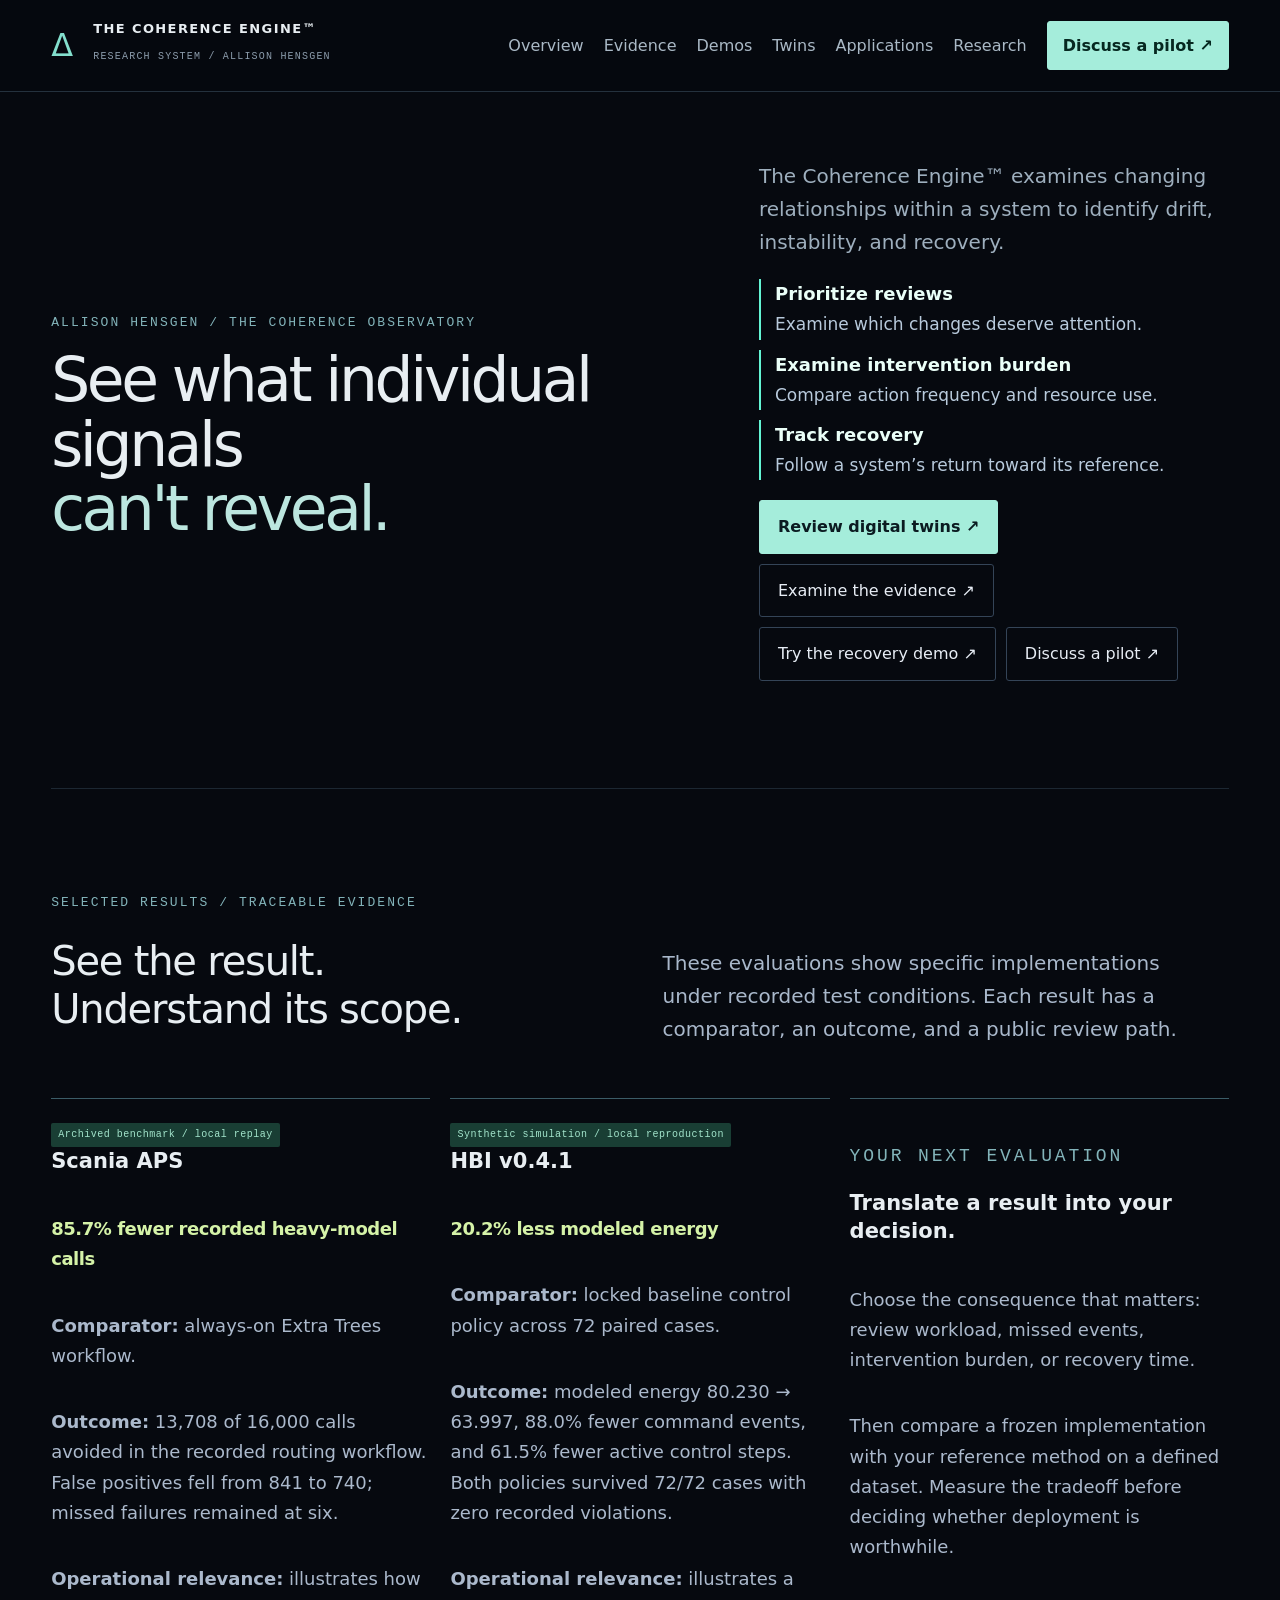
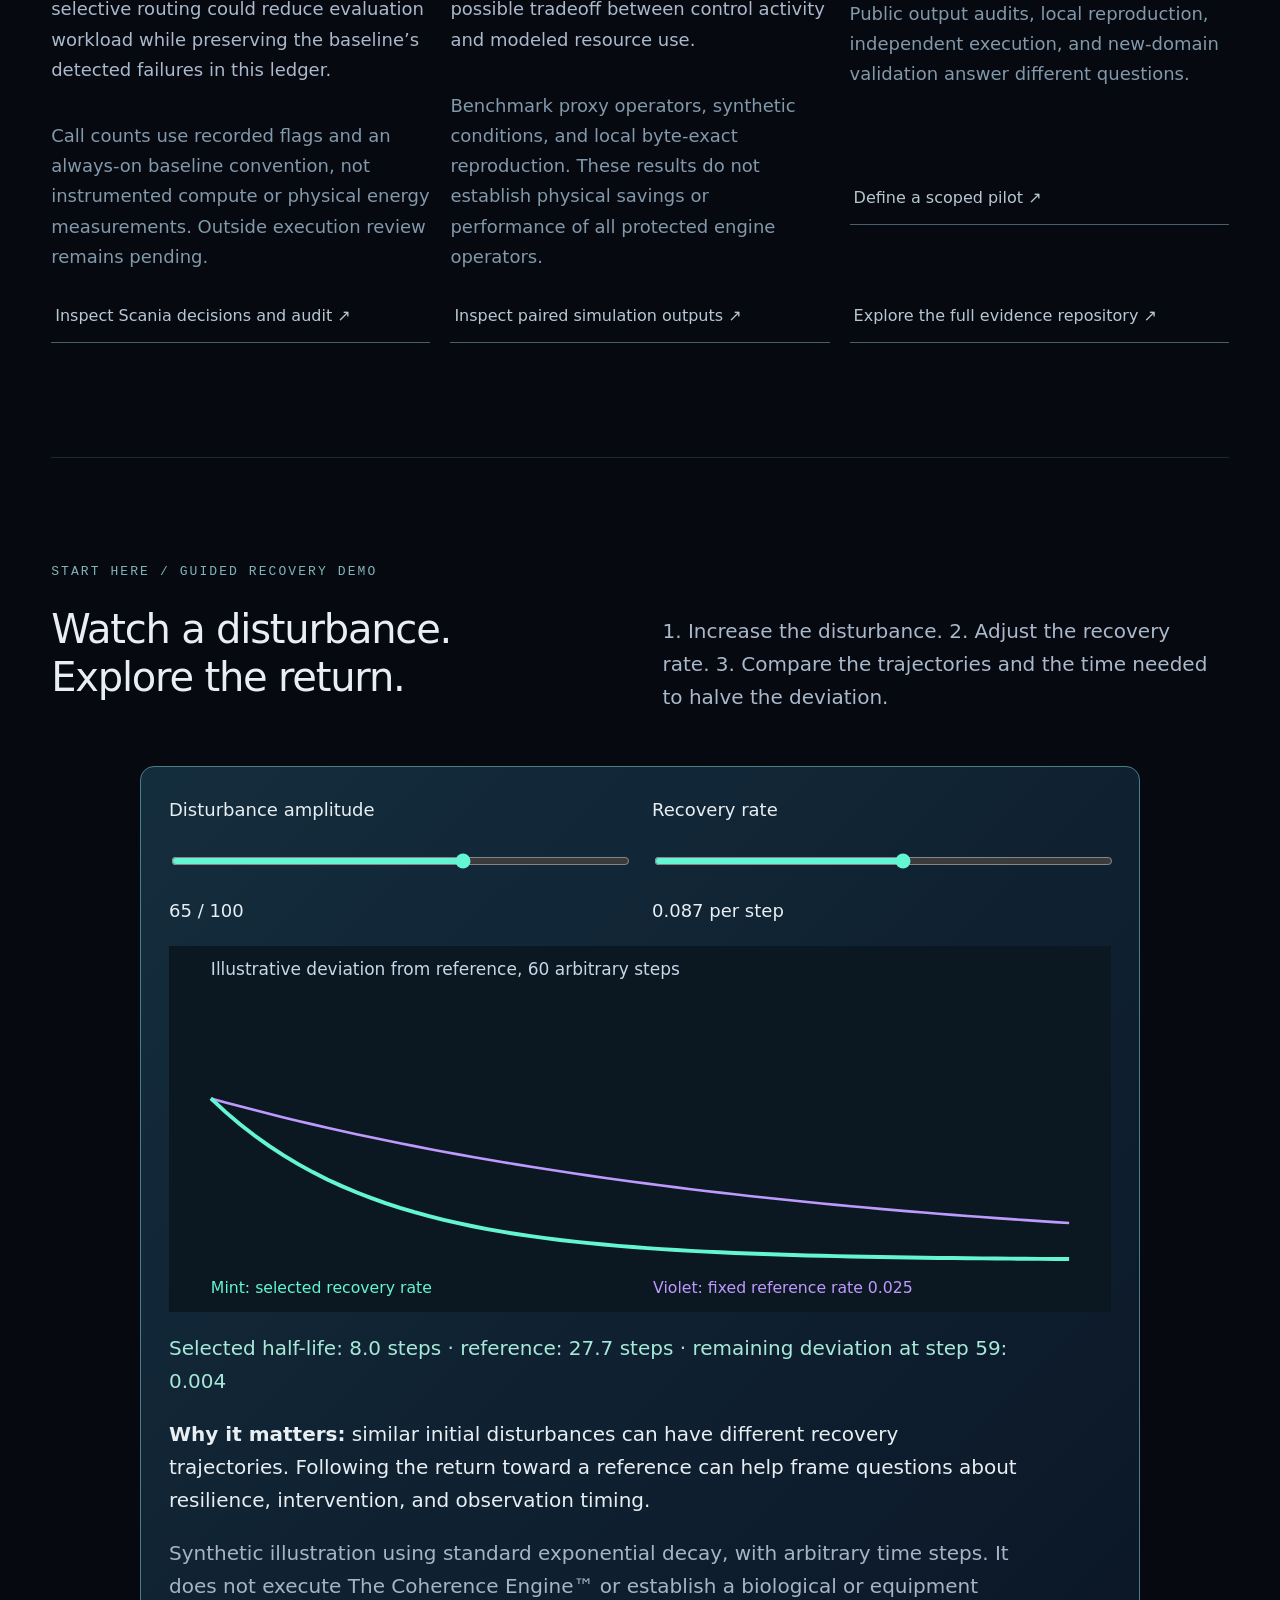
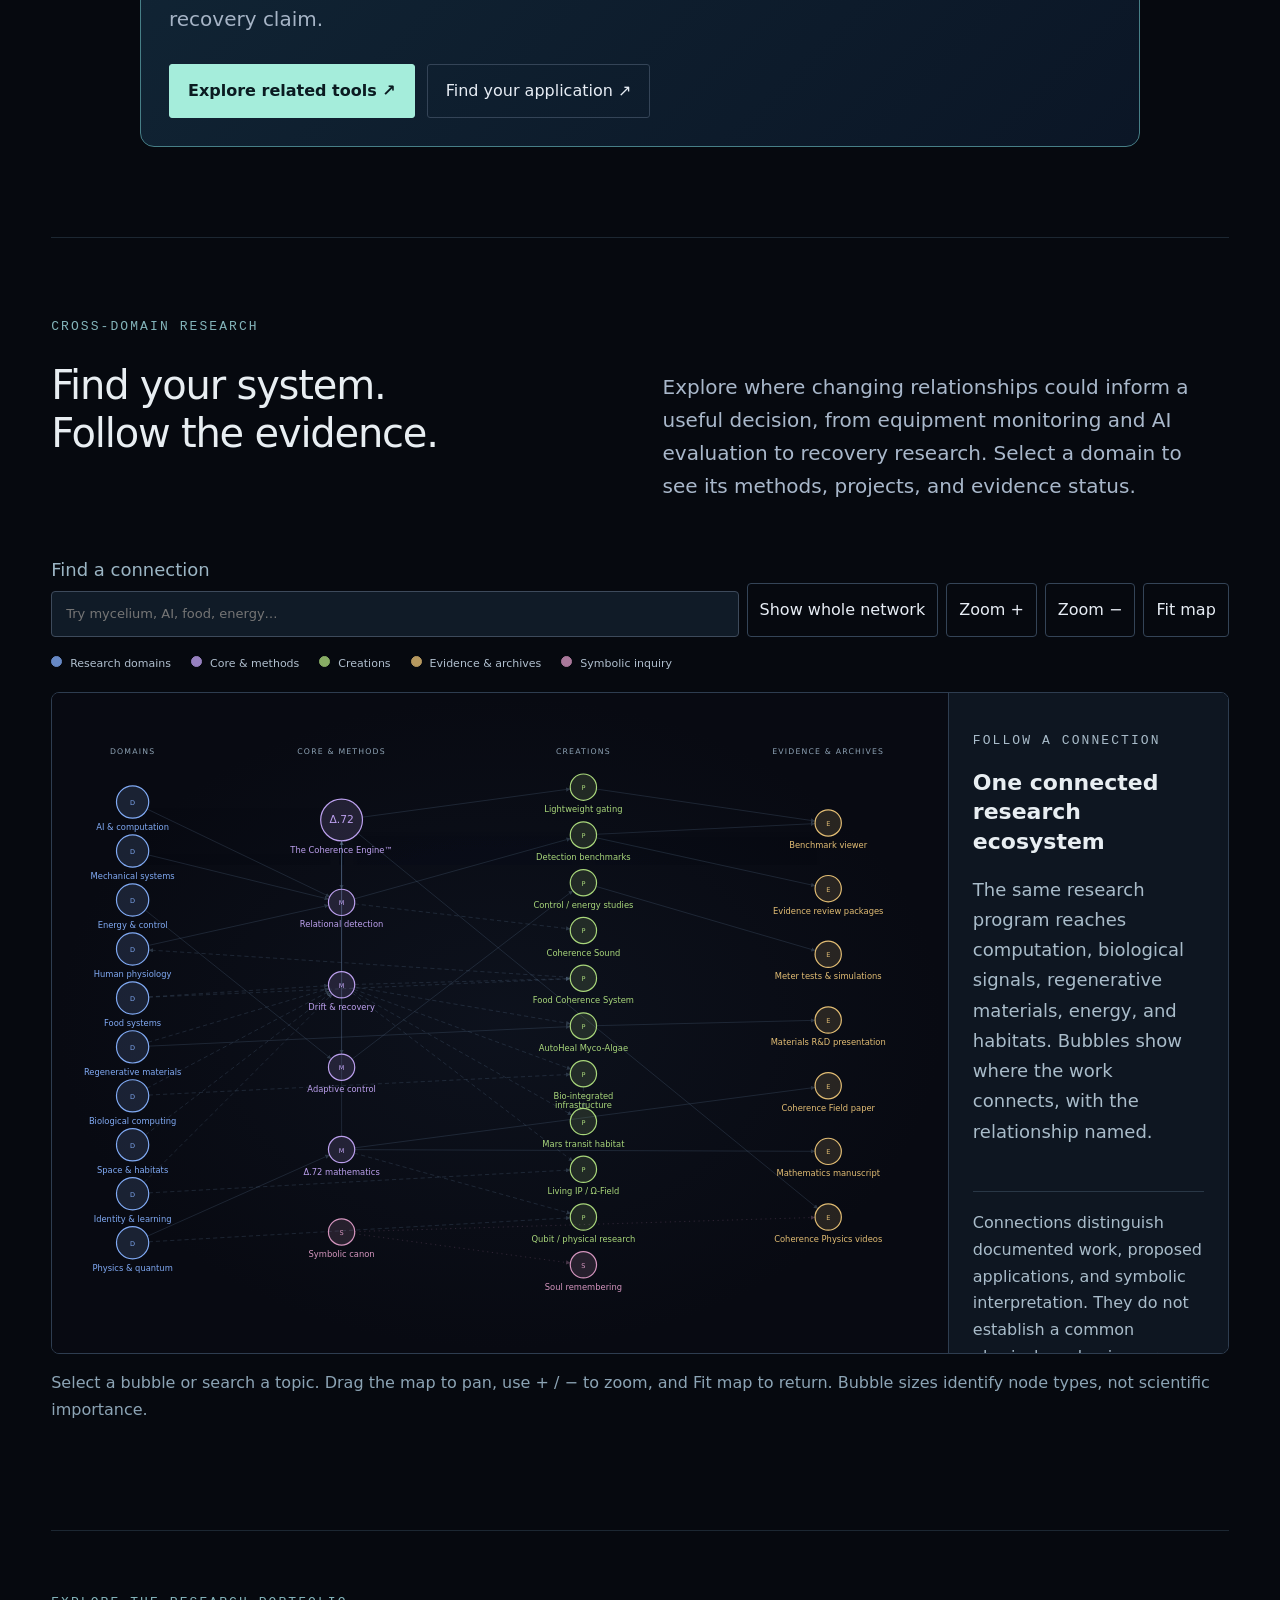
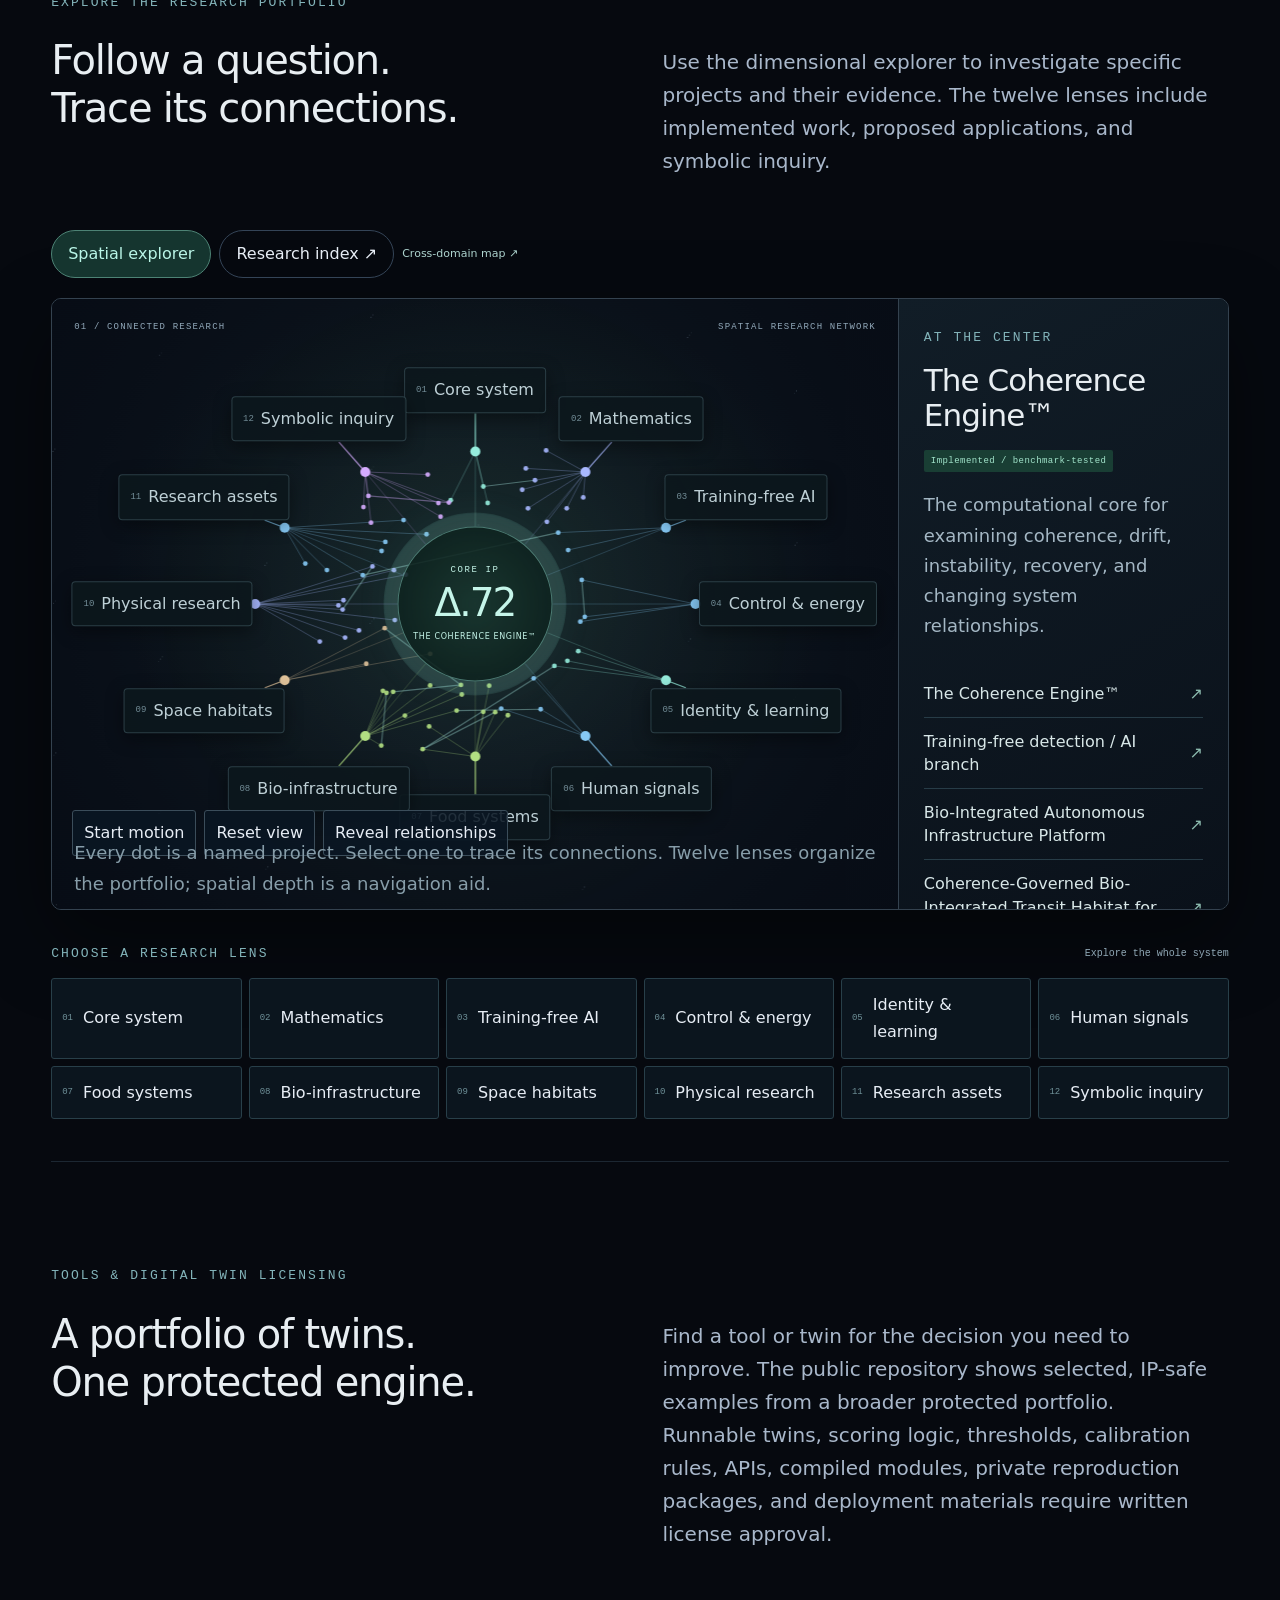
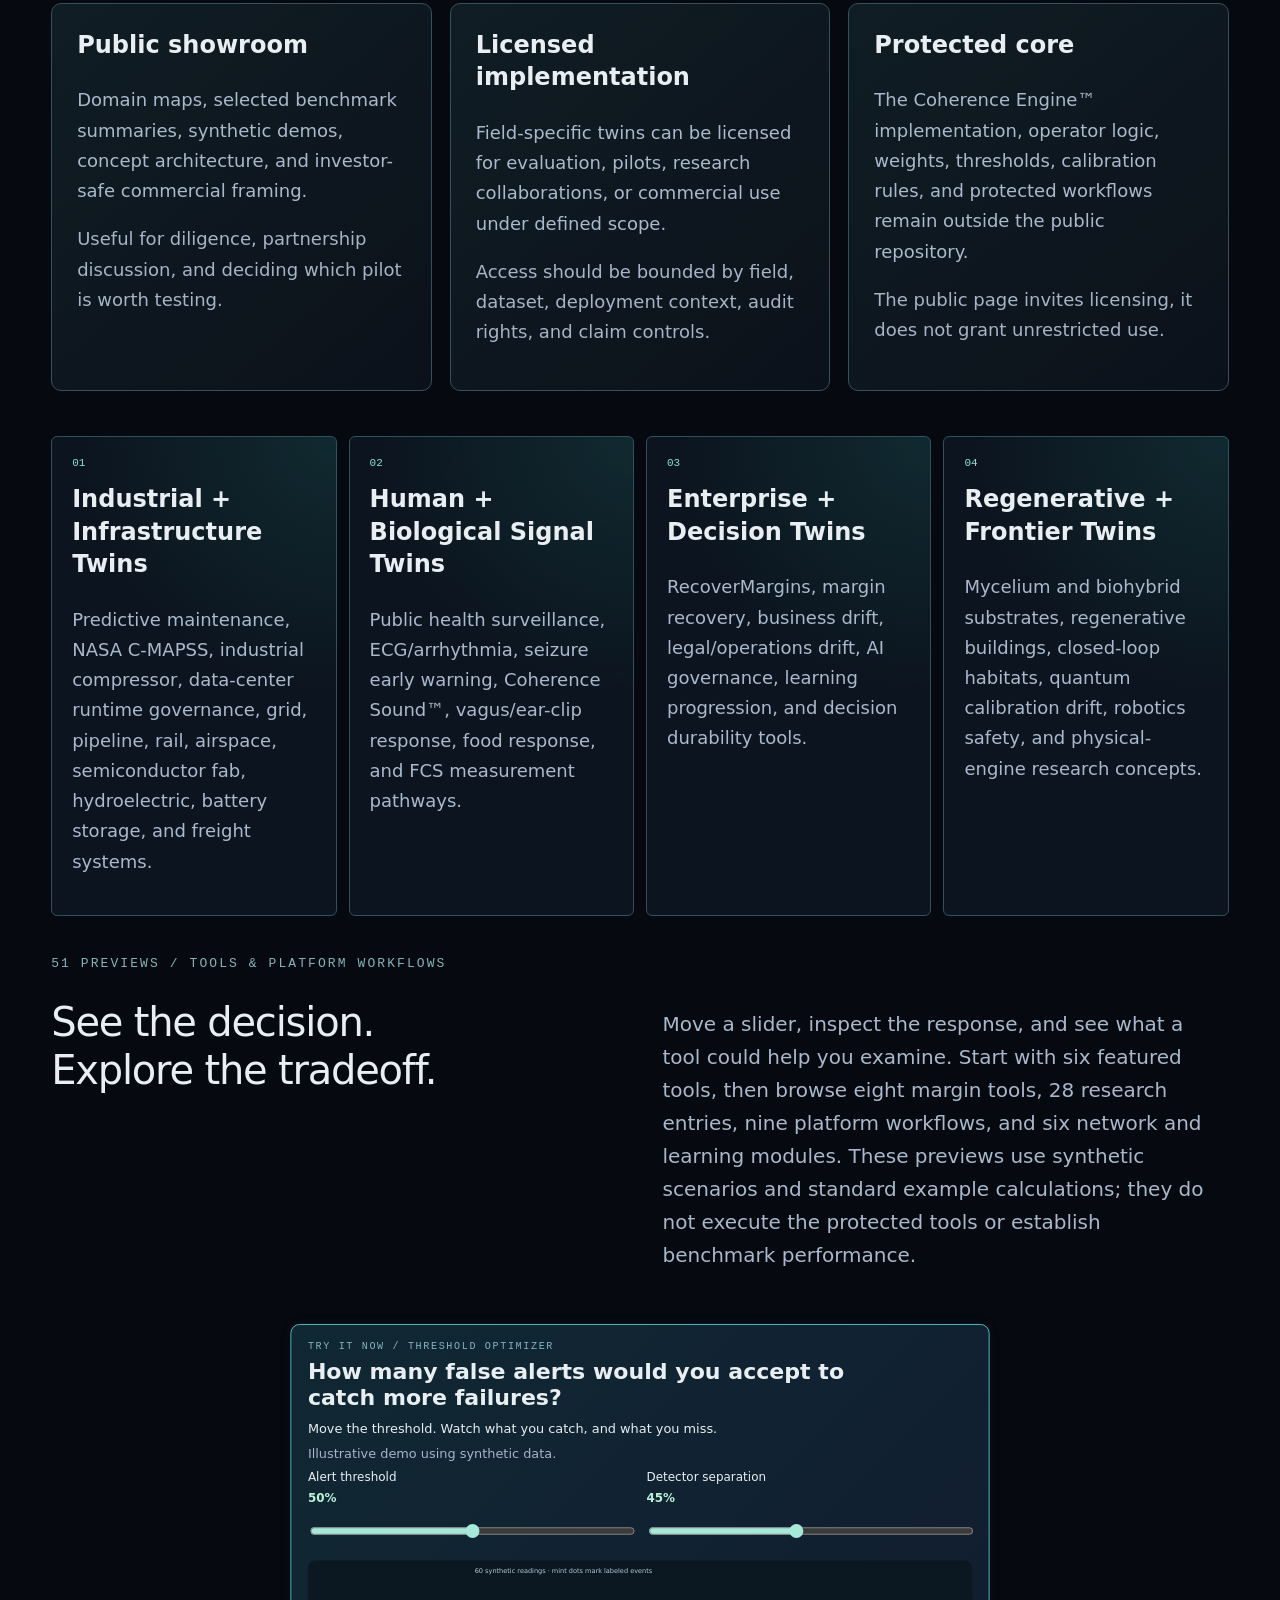
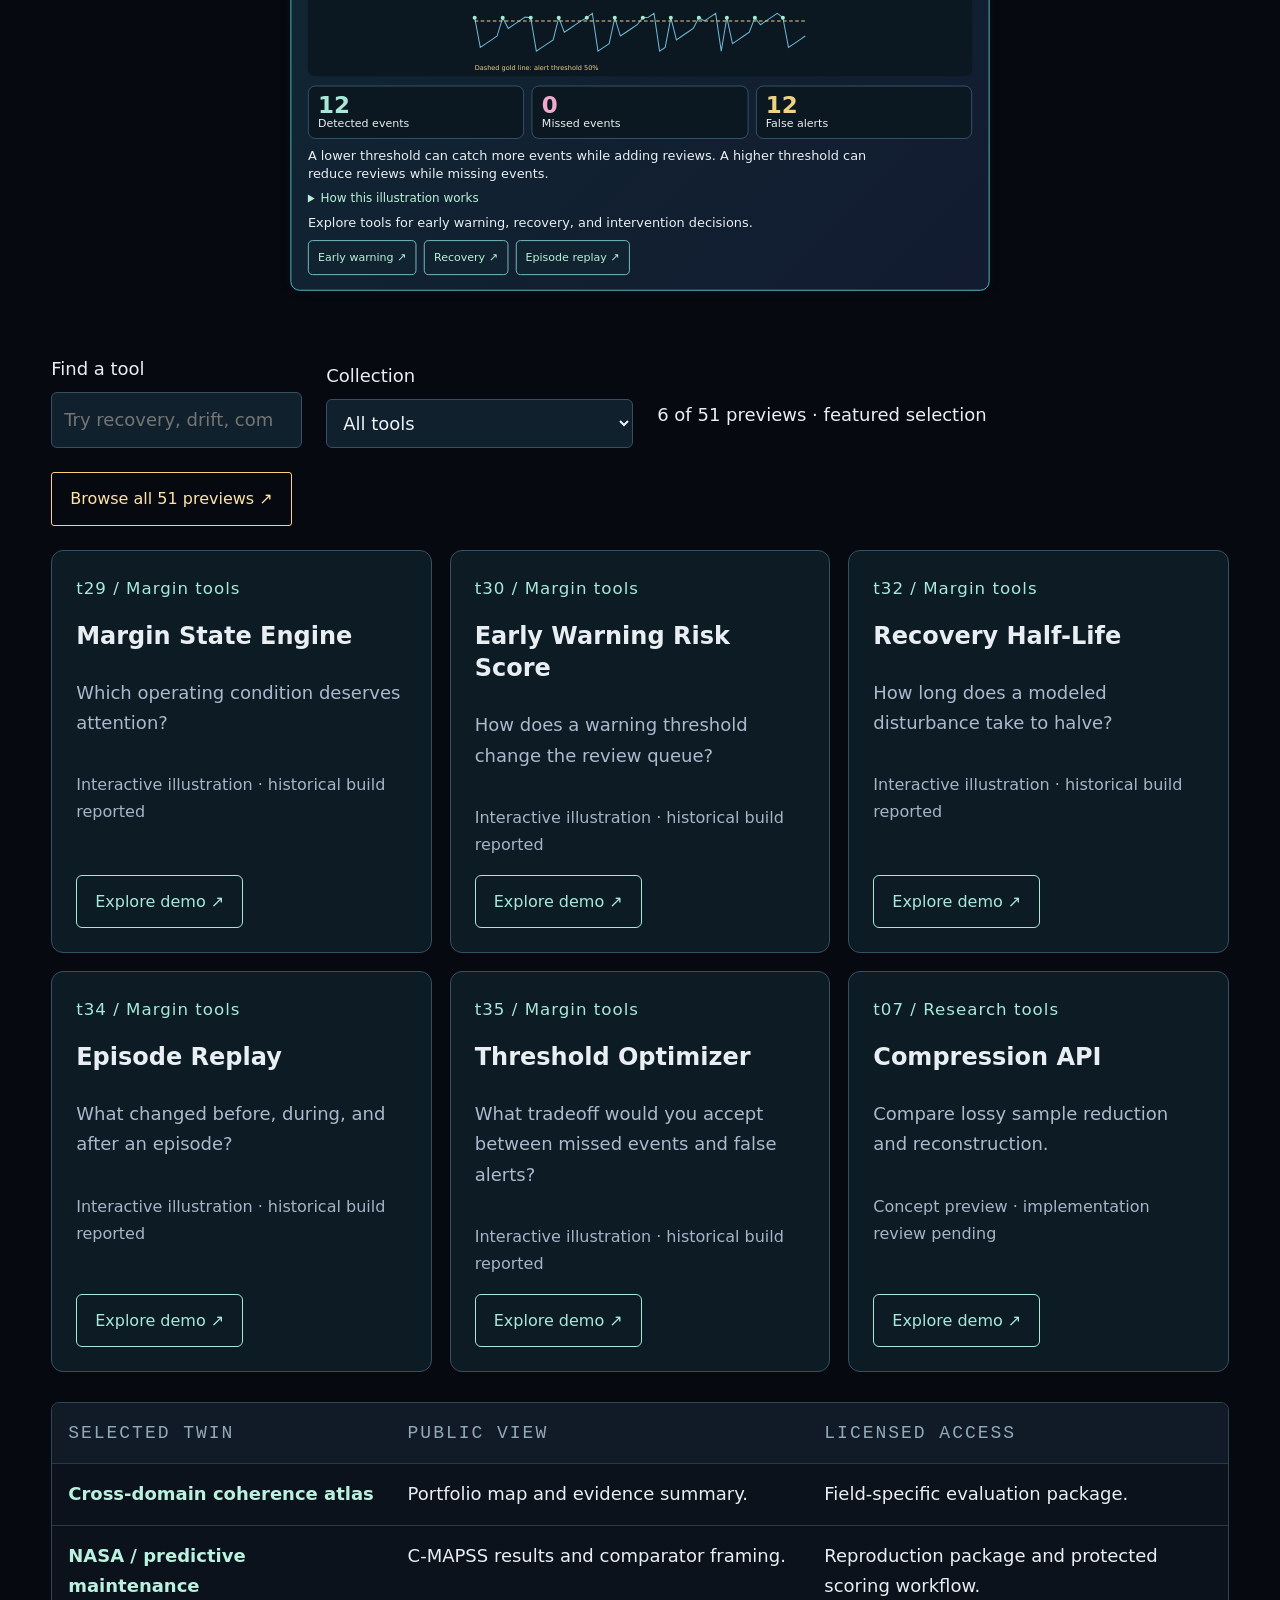
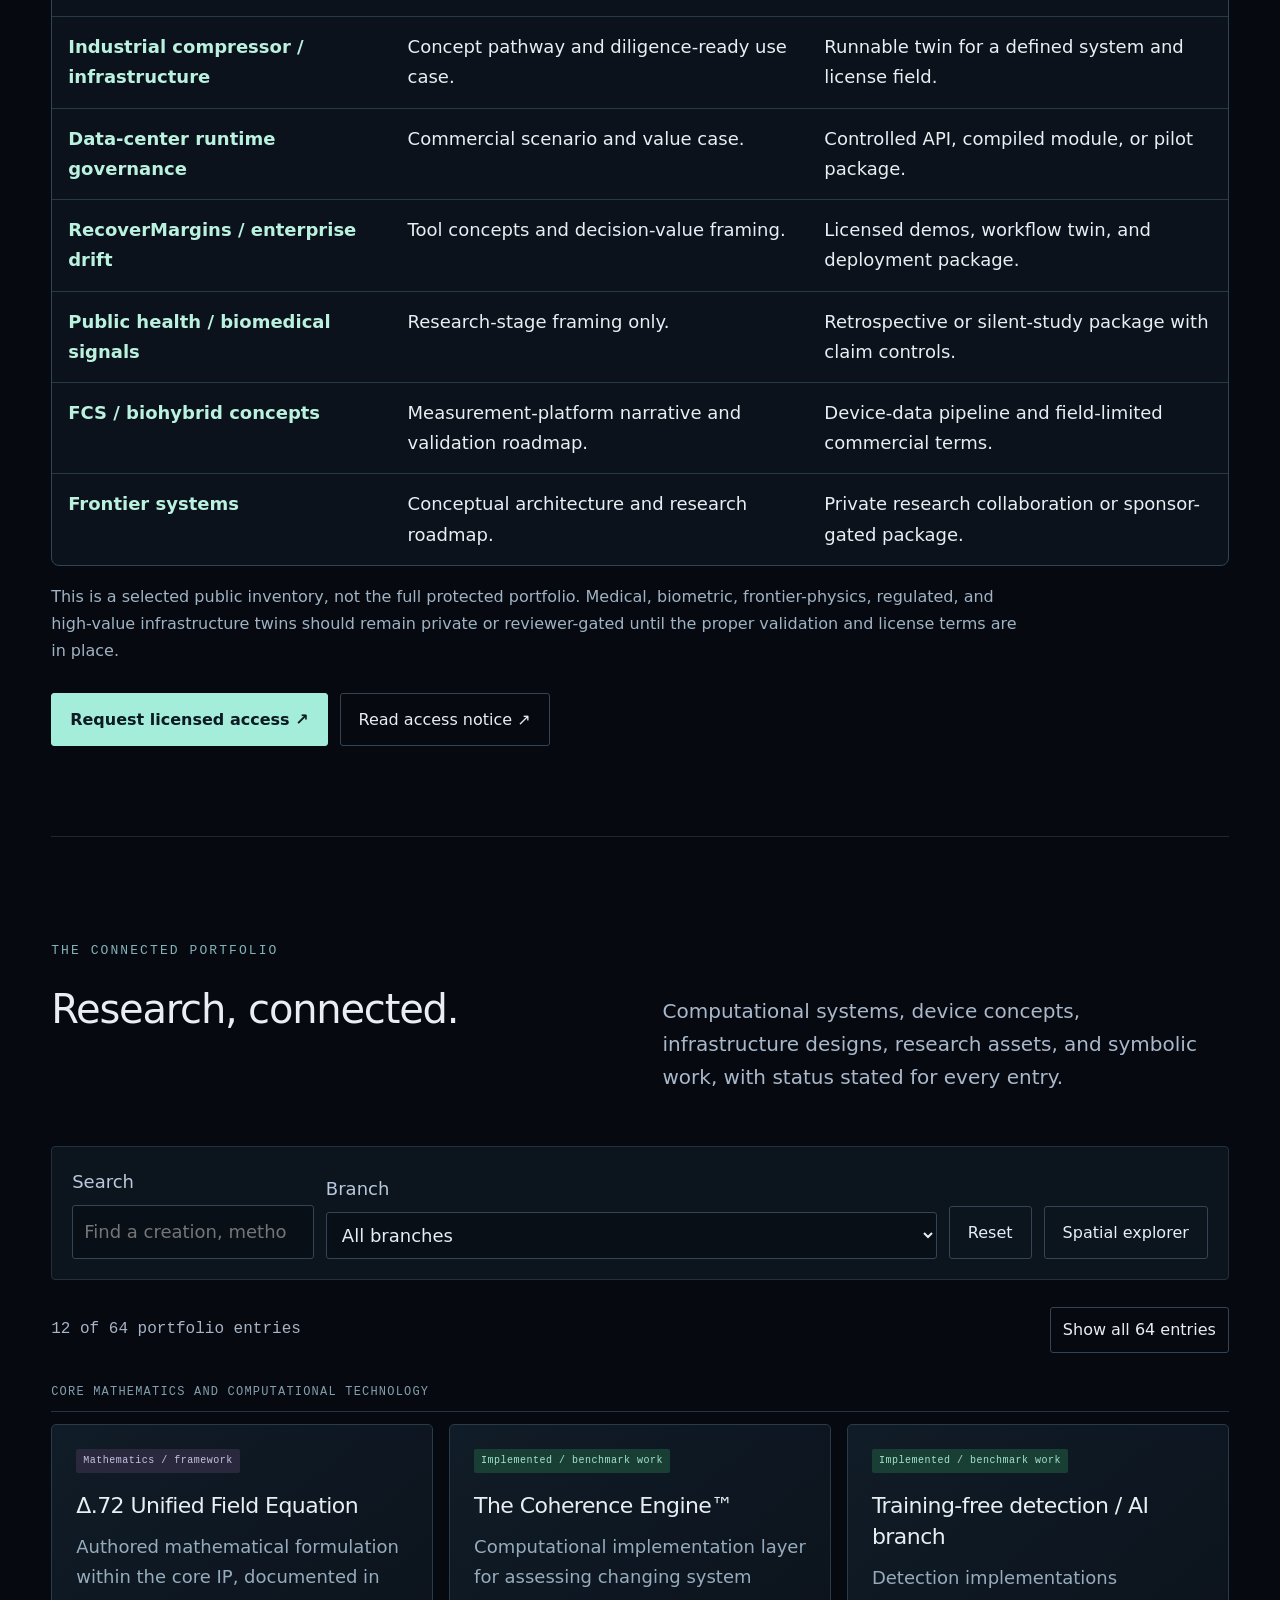
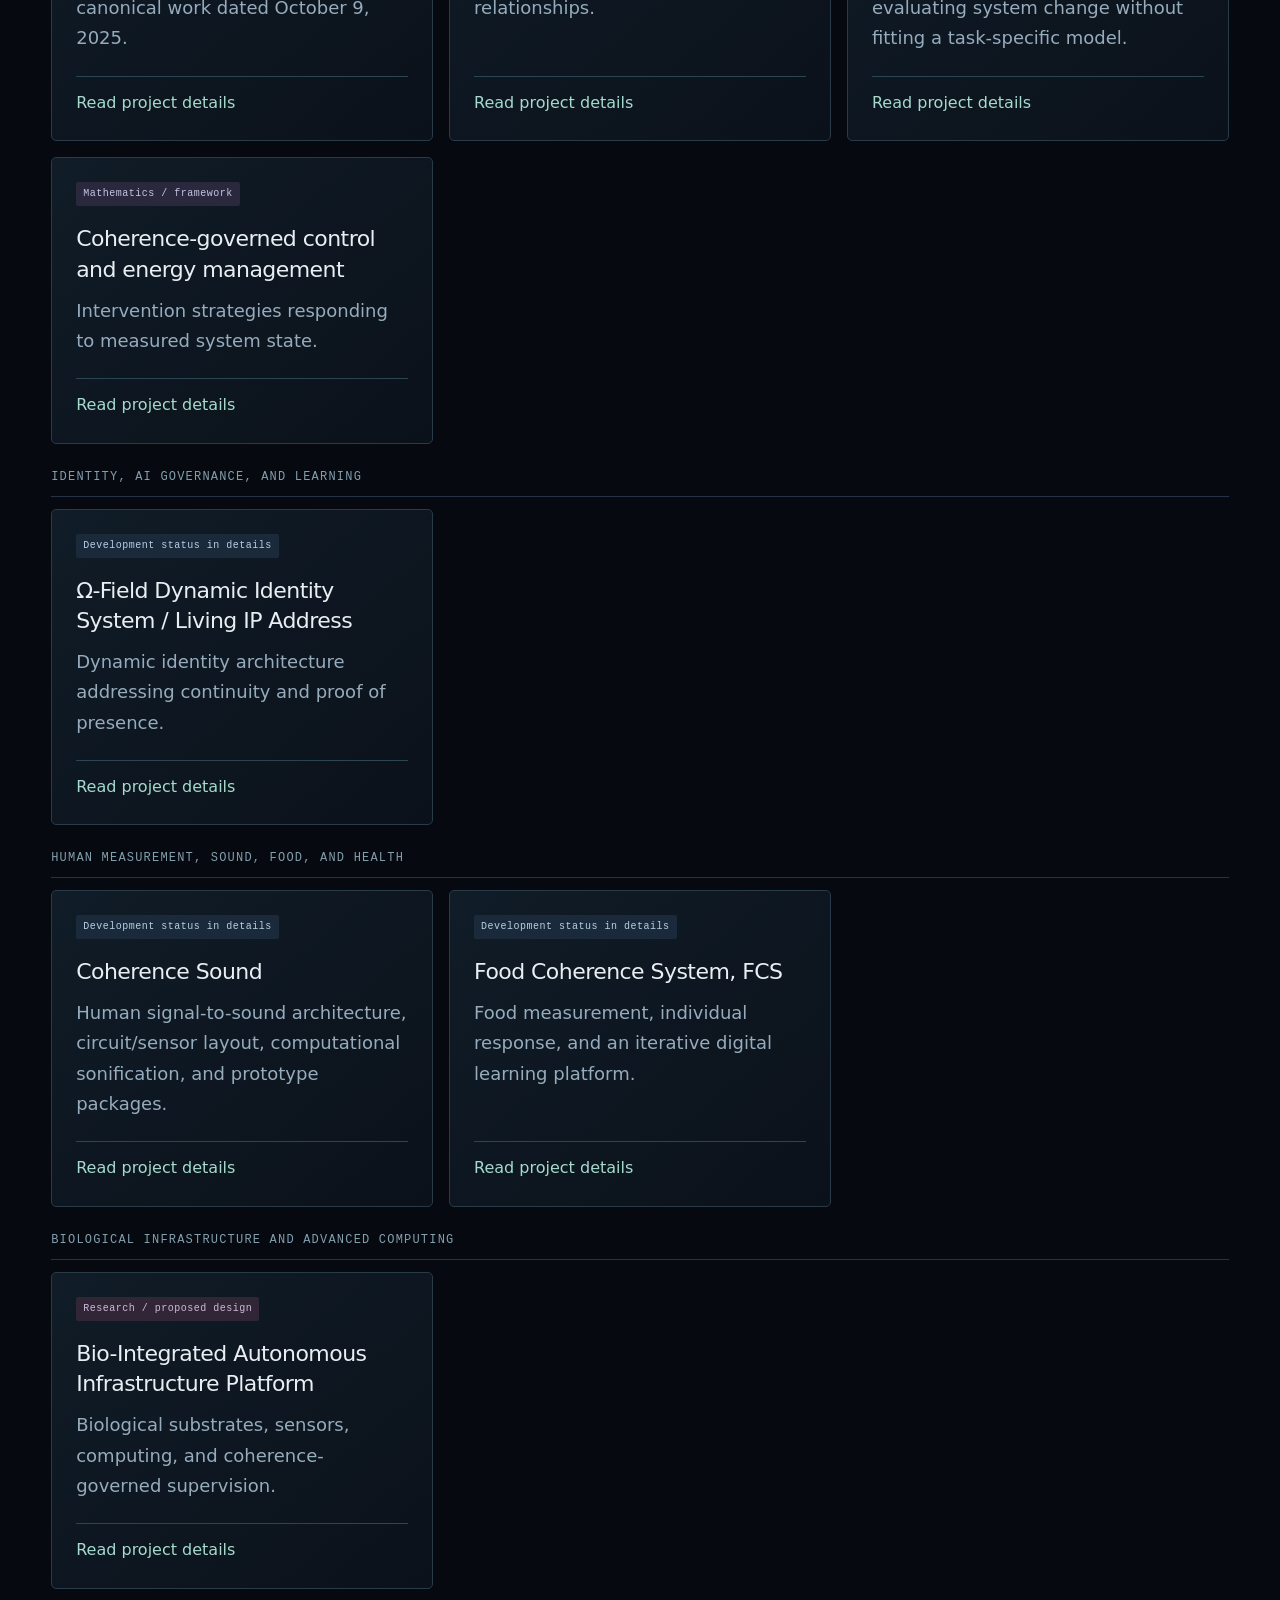
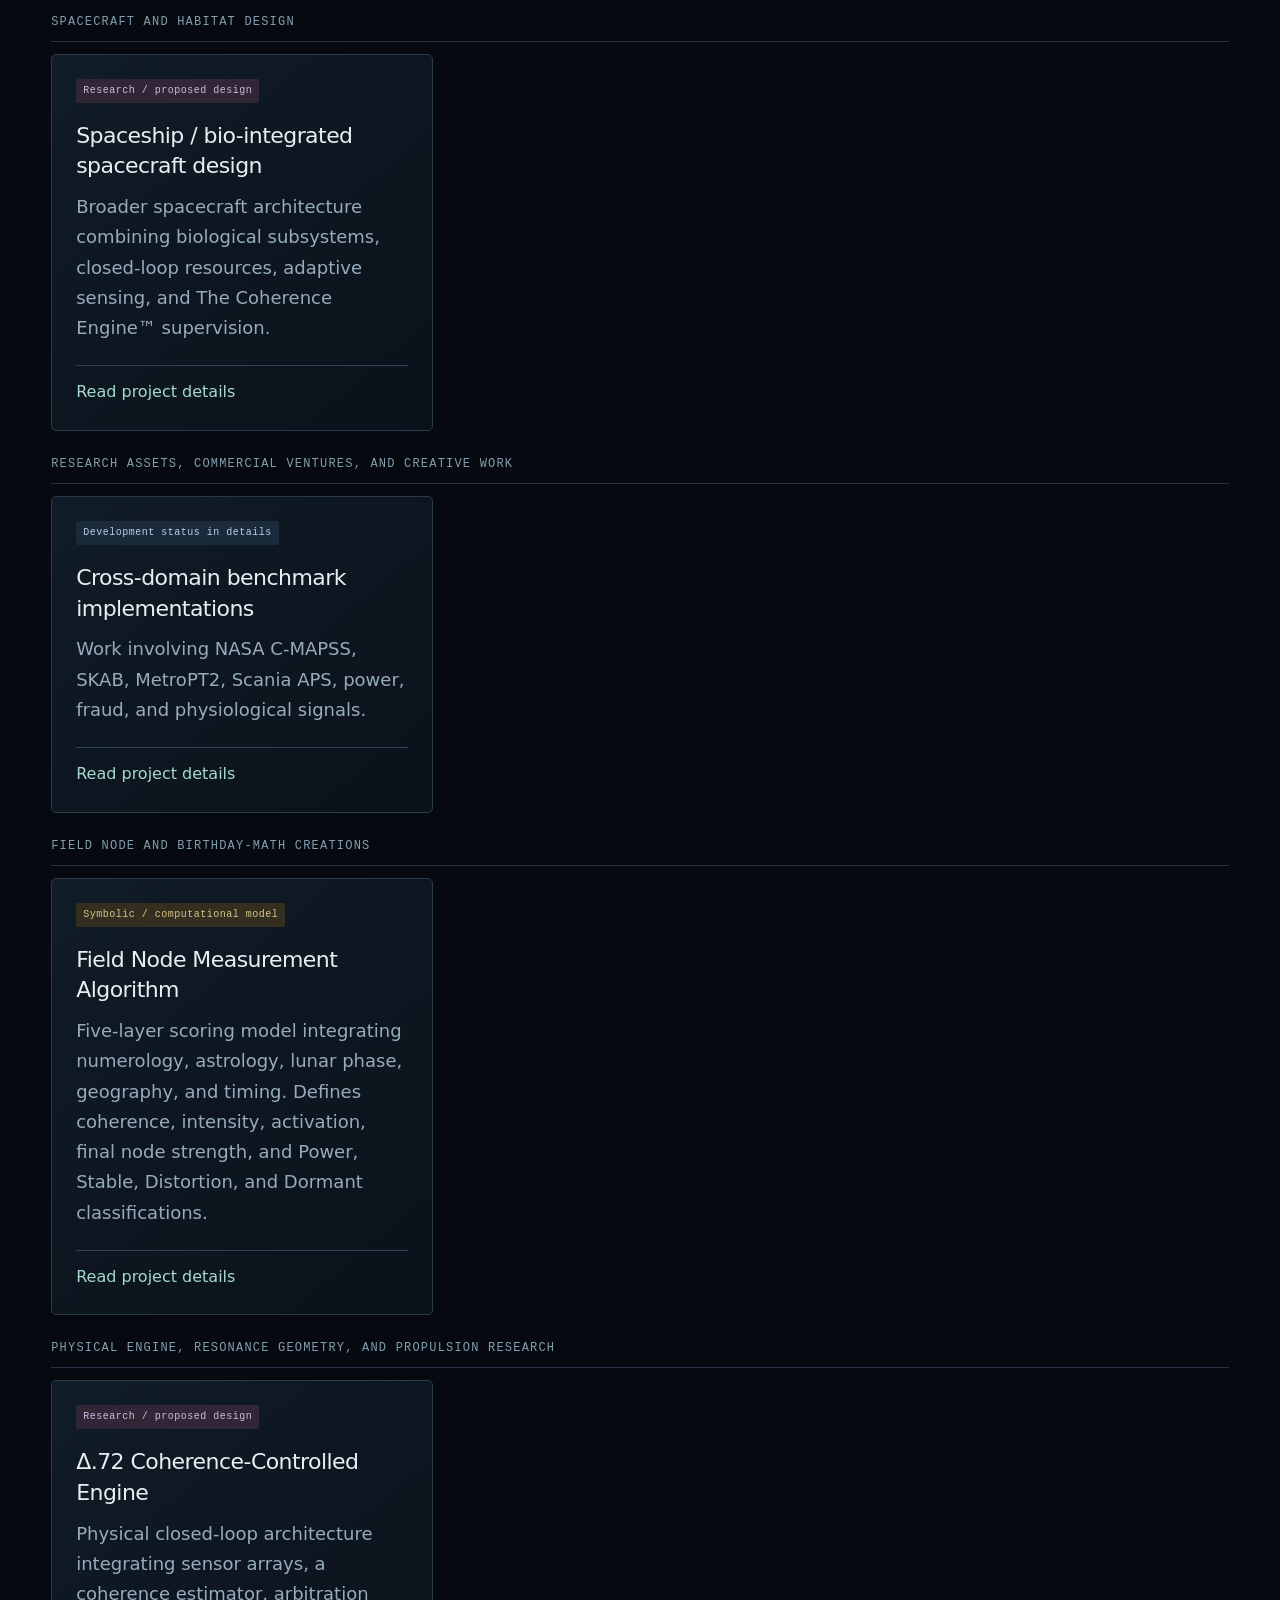
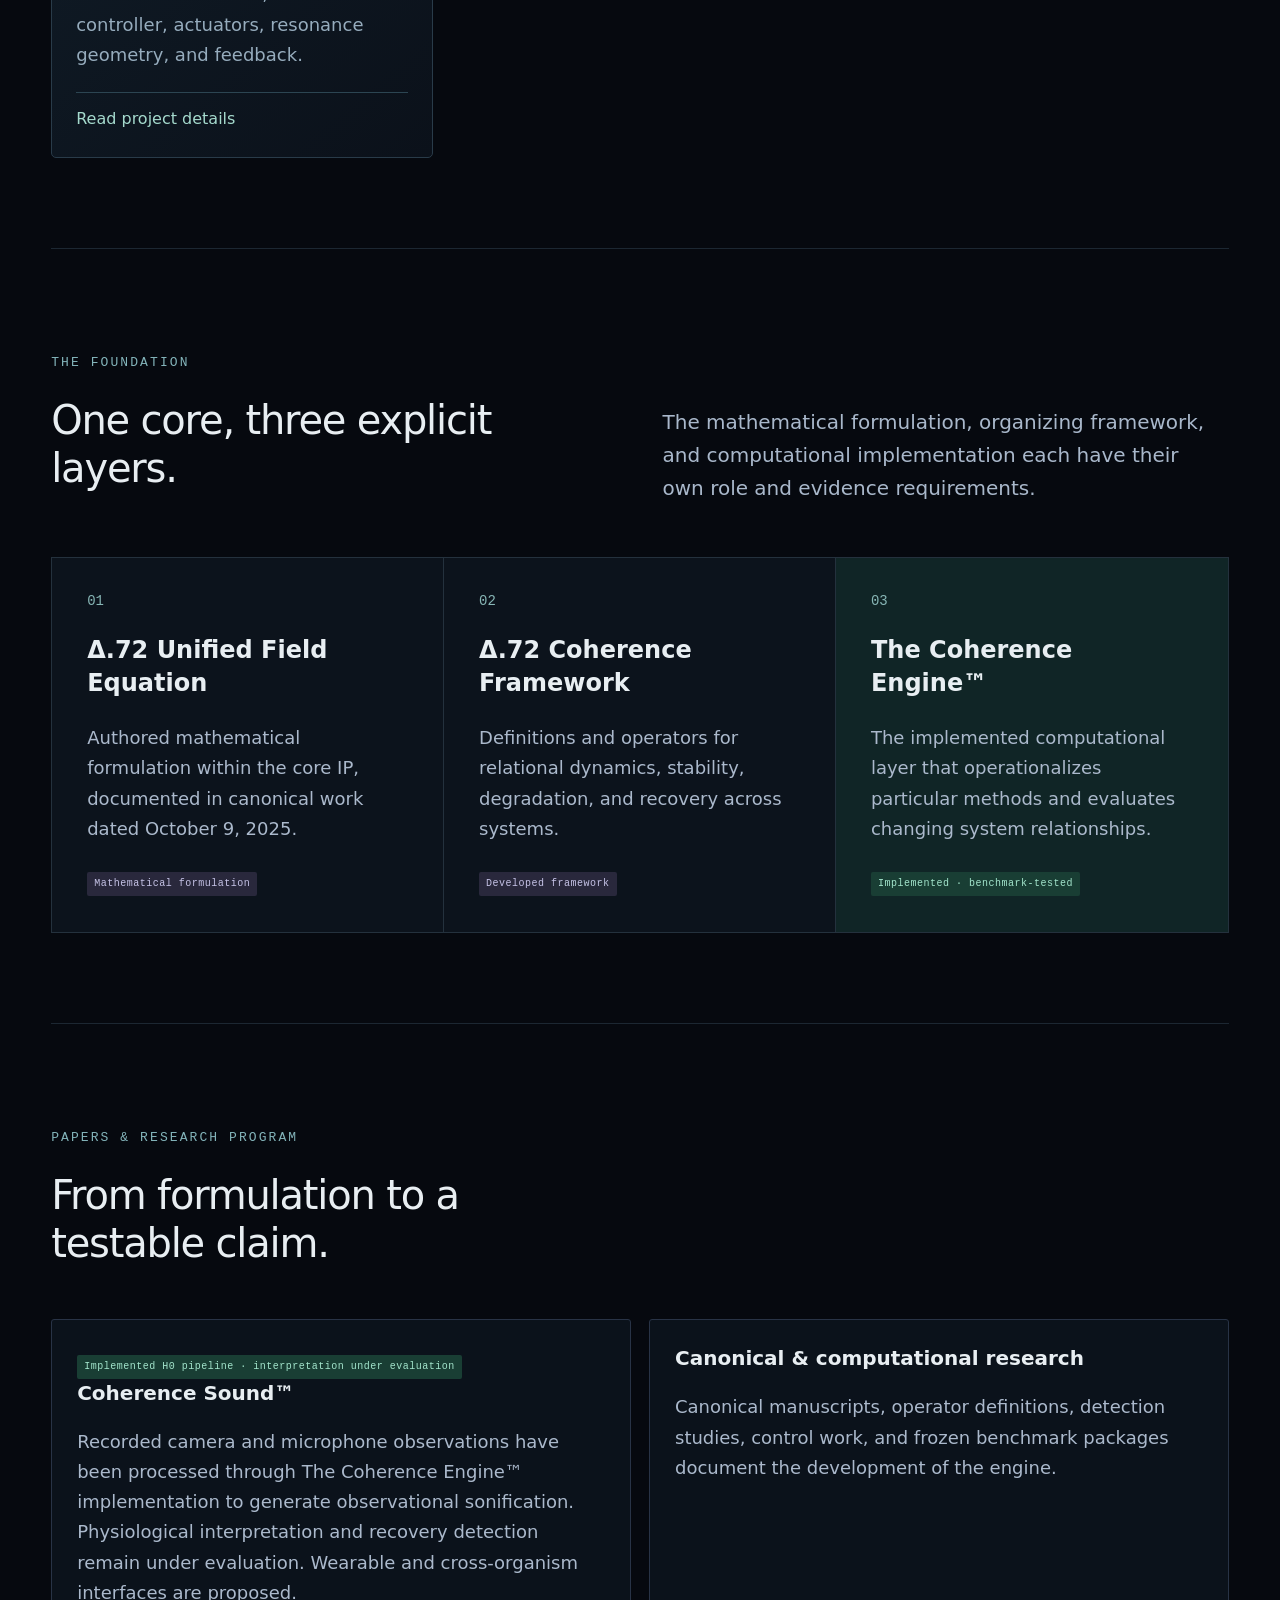
==== commit 2c577e78: "Compact threshold demo and force refreshed styles" ====
--- a/index.html
+++ b/index.html
@@ -15,7 +15,7 @@
 <meta name="twitter:description" content="Research across domains. Explore the Coherence Observatory.">
 <meta name="twitter:image" content="https://coherenceengine.github.io/CoherenceEngine/social-preview.png">
 <meta name="twitter:image:alt" content="The Coherence Engine™ by Allison Hensgen, research across domains.">
-<link rel="stylesheet" href="reading-flow.css?v=20261008-readable"><link rel="stylesheet" href="network-showroom.css?v=20261008"></head><body>
+<link rel="stylesheet" href="reading-flow.css?v=20261008-readable2"><link rel="stylesheet" href="network-showroom.css?v=20261008"></head><body>
 <nav aria-label="Main navigation"><a class="brand" href="#home"><span>Δ</span><b>THE COHERENCE ENGINE™</b><small>RESEARCH SYSTEM / ALLISON HENSGEN</small></a><div><a href="#home">Overview</a><a href="#evidence">Evidence</a><a href="#guided-demo">Demos</a><a href="#licensing">Twins</a><a href="#domain-map">Applications</a><a href="#research">Research</a><a class="primary" href="#pilot">Discuss a pilot ↗</a></div></nav>
 <main><section id="home" class="observatory"><header class="obs-intro"><div><p class="eyebrow">ALLISON HENSGEN / THE COHERENCE OBSERVATORY</p><h1>See what individual signals<br><em>can't reveal.</em></h1></div><div class="obs-description"><p>The Coherence Engine™ examines changing relationships within a system to identify drift, instability, and recovery.</p><ul class="value-benefits"><li><strong>Prioritize reviews</strong><span>Examine which changes deserve attention.</span></li><li><strong>Examine intervention burden</strong><span>Compare action frequency and resource use.</span></li><li><strong>Track recovery</strong><span>Follow a system’s return toward its reference.</span></li></ul><div class="value-paths"><a class="primary" href="#licensing">Review digital twins ↗</a><a class="secondary" href="#evidence">Examine the evidence ↗</a><a class="secondary" href="#guided-demo">Try the recovery demo ↗</a><a class="secondary" href="#pilot">Discuss a pilot ↗</a></div></div></header></section><section id="evidence"><div class="sectionhead"><p class="eyebrow">SELECTED RESULTS / TRACEABLE EVIDENCE</p><h2>See the result.<br>Understand its scope.</h2><p>These evaluations show specific implementations under recorded test conditions. Each result has a comparator, an outcome, and a public review path.</p></div><div class="evidencegrid"><article><span class="badge built">Archived benchmark / local replay</span><h3>Scania APS</h3><p class="result-number">85.7% fewer recorded heavy-model calls</p><p><strong>Comparator:</strong> always-on Extra Trees workflow.</p><p><strong>Outcome:</strong> 13,708 of 16,000 calls avoided in the recorded routing workflow. False positives fell from 841 to 740; missed failures remained at six.</p><p><strong>Operational relevance:</strong> illustrates how selective routing could reduce evaluation workload while preserving the baseline’s detected failures in this ledger.</p><p class="muted">Call counts use recorded flags and an always-on baseline convention, not instrumented compute or physical energy measurements. Outside execution review remains pending.</p><a class="textlink" href="https://github.com/CoherenceEngine/Research/blob/main/validation/scania_v1/README.md" target="_blank" rel="noopener">Inspect Scania decisions and audit ↗</a></article><article><span class="badge built">Synthetic simulation / local reproduction</span><h3>HBI v0.4.1</h3><p class="result-number">20.2% less modeled energy</p><p><strong>Comparator:</strong> locked baseline control policy across 72 paired cases.</p><p><strong>Outcome:</strong> modeled energy 80.230 → 63.997, 88.0% fewer command events, and 61.5% fewer active control steps. Both policies survived 72/72 cases with zero recorded violations.</p><p><strong>Operational relevance:</strong> illustrates a possible tradeoff between control activity and modeled resource use.</p><p class="muted">Benchmark proxy operators, synthetic conditions, and local byte-exact reproduction. These results do not establish physical savings or performance of all protected engine operators.</p><a class="textlink" href="https://github.com/CoherenceEngine/Research/blob/main/validation/hbi_v0_4_1/README.md" target="_blank" rel="noopener">Inspect paired simulation outputs ↗</a></article><article><p class="eyebrow">YOUR NEXT EVALUATION</p><h3>Translate a result into your decision.</h3><p>Choose the consequence that matters: review workload, missed events, intervention burden, or recovery time.</p><p>Then compare a frozen implementation with your reference method on a defined dataset. Measure the tradeoff before deciding whether deployment is worthwhile.</p><p class="muted">Public output audits, local reproduction, independent execution, and new-domain validation answer different questions.</p><a class="textlink" href="#pilot">Define a scoped pilot ↗</a><a class="textlink" href="https://github.com/CoherenceEngine/Research" target="_blank" rel="noopener">Explore the full evidence repository ↗</a></article></div></section><section id="guided-demo"><div class="sectionhead"><p class="eyebrow">START HERE / GUIDED RECOVERY DEMO</p><h2>Watch a disturbance.<br>Explore the return.</h2><p>1. Increase the disturbance. 2. Adjust the recovery rate. 3. Compare the trajectories and the time needed to halve the deviation.</p></div><div class="guided-panel"><div class="tool-demo-controls"><label>Disturbance amplitude<input id="guided-disturbance" type="range" min="0" max="100" value="65"><output id="guided-disturbance-value"></output></label><label>Recovery rate<input id="guided-rate" type="range" min="1" max="100" value="55"><output id="guided-rate-value"></output></label></div><svg id="guided-plot" viewBox="0 0 720 280" role="img" aria-label="Illustrative recovery trajectories"></svg><p id="guided-output" class="tool-output" aria-live="polite"></p><p><strong>Why it matters:</strong> similar initial disturbances can have different recovery trajectories. Following the return toward a reference can help frame questions about resilience, intervention, and observation timing.</p><p class="muted">Synthetic illustration using standard exponential decay, with arbitrary time steps. It does not execute The Coherence Engine™ or establish a biological or equipment recovery claim.</p><div class="evidenceactions"><a class="primary" href="#tools">Explore related tools ↗</a><a class="secondary" href="#domain-map">Find your application ↗</a></div></div></section><section id="domain-map" class="domain-section"><div class="sectionhead"><p class="eyebrow">CROSS-DOMAIN RESEARCH</p><h2>Find your system.<br>Follow the evidence.</h2><p>Explore where changing relationships could inform a useful decision, from equipment monitoring and AI evaluation to recovery research. Select a domain to see its methods, projects, and evidence status.</p></div><div class="bubble-toolbar"><label>Find a connection<input type="search" id="bubble-search" placeholder="Try mycelium, AI, food, energy…"></label><button id="bubble-all">Show whole network</button><button id="bubble-in">Zoom +</button><button id="bubble-out">Zoom −</button><button id="bubble-fit">Fit map</button></div><div class="bubble-legend"><span style="--bubble-color:#80aaf4">Research domains</span><span style="--bubble-color:#bca0ee">Core & methods</span><span style="--bubble-color:#a9d77b">Creations</span><span style="--bubble-color:#e2bd74">Evidence & archives</span><span style="--bubble-color:#d495be">Symbolic inquiry</span></div><div class="bubble-workspace"><div class="bubble-viewport"><svg id="bubble-svg" viewBox="0 0 1500 960" role="group" aria-label="Interactive cross-domain research map"></svg></div><aside id="bubble-inspector"><p class="eyebrow">FOLLOW A CONNECTION</p><h3 id="bubble-title">One connected research ecosystem</h3><p id="bubble-description">The same research program reaches computation, biological signals, regenerative materials, energy, and habitats. Bubbles show where the work connects, with the relationship named.</p><div id="bubble-connections"></div><div id="bubble-actions"></div><p class="bubble-note">Connections distinguish documented work, proposed applications, and symbolic interpretation. They do not establish a common physical mechanism or validation across every domain.</p></aside></div><p class="bubble-instruction">Select a bubble or search a topic. Drag the map to pan, use + / − to zoom, and Fit map to return. Bubble sizes identify node types, not scientific importance.</p></section><section id="observatory" class="observatory"><div class="sectionhead"><p class="eyebrow">EXPLORE THE RESEARCH PORTFOLIO</p><h2>Follow a question.<br>Trace its connections.</h2><p>Use the dimensional explorer to investigate specific projects and their evidence. The twelve lenses include implemented work, proposed applications, and symbolic inquiry.</p></div><div class="obs-view" role="group" aria-label="Portfolio view"><button id="spatial-view" class="selected" aria-pressed="true">Spatial explorer</button><button id="index-view" aria-pressed="false">Research index ↗</button><a class="obs-map-link" href="#domain-map">Cross-domain map ↗</a></div><div class="obs-workspace"><div class="obs-scene" id="scene"><div class="obs-scene-head"><span id="scene-title">01 / CONNECTED RESEARCH</span><span id="scene-type">SPATIAL RESEARCH NETWORK</span></div><canvas id="observatory-canvas" aria-label="Rotatable mathematical projection and conceptual research scenes. Select a research branch using the labelled buttons." tabindex="0"></canvas><div id="orbit-nodes" aria-label="Research branches"></div><button id="engine-node" class="engine-node"><small>CORE IP</small><strong>Δ.72</strong><span>THE COHERENCE ENGINE™</span></button><div class="obs-controls"><button id="obs-motion" aria-pressed="false">Start motion</button><button id="obs-reset">Reset view</button><button id="obs-relations" aria-pressed="false">Reveal relationships</button></div><p id="scene-caption">A projection of 12D geometry. Portfolio connections describe research organization, not physical equivalence.</p></div><aside class="obs-inspector" aria-label="Selected research" aria-live="polite"><p class="eyebrow" id="inspector-kicker">AT THE CENTER</p><h2 id="inspector-title">The Coherence Engine™</h2><span id="inspector-status" class="badge built">Implemented / benchmark-tested</span><p id="inspector-description">The computational core for examining coherence, drift, instability, recovery, and changing system relationships.</p><div id="relationship-list" hidden></div><div id="scene-projects"></div><div class="obs-inspector-actions"><button id="inspect-core">Read core project</button><a href="#evidence" class="textlink">Examine evidence ↗</a></div><div class="inspector-footer"><span>64 PORTFOLIO ENTRIES</span><span>12 NAVIGATION LENSES</span></div></aside></div><div class="obs-lens-heading"><p class="eyebrow">CHOOSE A RESEARCH LENS</p><span id="obs-lens-label">Explore the whole system</span></div><div id="obs-lenses" class="obs-lenses"></div></section><section id="licensing"><div class="sectionhead"><p class="eyebrow">TOOLS & DIGITAL TWIN LICENSING</p><h2>A portfolio of twins.<br>One protected engine.</h2><p>Find a tool or twin for the decision you need to improve. The public repository shows selected, IP-safe examples from a broader protected portfolio. Runnable twins, scoring logic, thresholds, calibration rules, APIs, compiled modules, private reproduction packages, and deployment materials require written license approval.</p></div><div class="licensegrid"><article><h3>Public showroom</h3><p>Domain maps, selected benchmark summaries, synthetic demos, concept architecture, and investor-safe commercial framing.</p><p class="muted">Useful for diligence, partnership discussion, and deciding which pilot is worth testing.</p></article><article><h3>Licensed implementation</h3><p>Field-specific twins can be licensed for evaluation, pilots, research collaborations, or commercial use under defined scope.</p><p class="muted">Access should be bounded by field, dataset, deployment context, audit rights, and claim controls.</p></article><article><h3>Protected core</h3><p>The Coherence Engine™ implementation, operator logic, weights, thresholds, calibration rules, and protected workflows remain outside the public repository.</p><p class="muted">The public page invites licensing, it does not grant unrestricted use.</p></article></div><div class="license-categories"><article><span>01</span><h3>Industrial + Infrastructure Twins</h3><p>Predictive maintenance, NASA C-MAPSS, industrial compressor, data-center runtime governance, grid, pipeline, rail, airspace, semiconductor fab, hydroelectric, battery storage, and freight systems.</p></article><article><span>02</span><h3>Human + Biological Signal Twins</h3><p>Public health surveillance, ECG/arrhythmia, seizure early warning, Coherence Sound™, vagus/ear-clip response, food response, and FCS measurement pathways.</p></article><article><span>03</span><h3>Enterprise + Decision Twins</h3><p>RecoverMargins, margin recovery, business drift, legal/operations drift, AI governance, learning progression, and decision durability tools.</p></article><article><span>04</span><h3>Regenerative + Frontier Twins</h3><p>Mycelium and biohybrid substrates, regenerative buildings, closed-loop habitats, quantum calibration drift, robotics safety, and physical-engine research concepts.</p></article></div><div id="tools" class="sectionhead"><p class="eyebrow">51 PREVIEWS / TOOLS & PLATFORM WORKFLOWS</p><h2>See the decision.<br>Explore the tradeoff.</h2><p>Move a slider, inspect the response, and see what a tool could help you examine. Start with six featured tools, then browse eight margin tools, 28 research entries, nine platform workflows, and six network and learning modules. These previews use synthetic scenarios and standard example calculations; they do not execute the protected tools or establish benchmark performance.</p></div><section id="threshold-feature" aria-labelledby="threshold-title">
 <p class="eyebrow">TRY IT NOW / THRESHOLD OPTIMIZER</p><h3 id="threshold-title">How many false alerts would you accept to catch more failures?</h3>
@@ -28,7 +28,28 @@
 <p>Explore tools for early warning, recovery, and intervention decisions.</p><div class="threshold-related"><button type="button" data-threshold-related="Early Warning Risk Score">Early warning ↗</button><button type="button" data-threshold-related="Recovery Half-Life">Recovery ↗</button><button type="button" data-threshold-related="Episode Replay">Episode replay ↗</button></div>
 </section>
 <style>
-#threshold-feature{max-width:980px;margin:24px auto 36px;padding:22px 24px;border:1px solid #58c9cf;border-radius:12px;background:linear-gradient(135deg,#102833,#121b30);box-shadow:0 0 24px #4fcad50d}#threshold-feature .eyebrow{margin:0 0 8px}#threshold-feature p{font-size:15px;line-height:1.55;max-width:760px}#threshold-title{font-size:clamp(22px,2.1vw,32px);max-width:780px;line-height:1.18;margin:8px 0 10px}.threshold-controls{display:grid;grid-template-columns:1fr 1fr;gap:18px}.threshold-controls label{display:grid;gap:8px;font-size:14px}.threshold-controls output{color:#b8f1d6;font-weight:700}.threshold-controls input{width:100%;accent-color:#a7e9d9;min-height:28px}#threshold-chart{display:block;width:100%;max-height:210px;margin:14px 0;border-radius:10px;background:#0b1822}.threshold-counters{display:grid;grid-template-columns:repeat(3,1fr);gap:10px}.threshold-counters>div{padding:12px 14px;border:1px solid #38576a;border-radius:10px;background:#0b1822}.threshold-counters strong{display:block;font-size:clamp(26px,3.1vw,38px);line-height:1.05;color:#a7e9d9}.threshold-counters>div:nth-child(2) strong{color:#efaacb}.threshold-counters>div:nth-child(3) strong{color:#eed183}.threshold-counters span{display:block;font-size:13px}.threshold-related{display:flex;flex-wrap:wrap;gap:10px}#threshold-feature summary{cursor:pointer;color:#b8f1d6;font-size:14px}#threshold-feature details p{font-size:13px}#threshold-feature button{padding:10px 14px;border:1px solid #79c7ca;border-radius:6px;color:#b8f1d6;background:#112330;cursor:pointer;font-size:13px}#threshold-feature button:hover{background:#204453}@media(max-width:600px){#threshold-feature{padding:18px 14px}.threshold-controls{grid-template-columns:1fr}.threshold-counters{gap:8px}.threshold-counters>div{padding:10px 8px}.threshold-counters span{font-size:12px}}
+#threshold-feature{max-width:760px!important;margin:18px auto 28px!important;padding:16px 18px!important;border:1px solid #58c9cf;border-radius:10px;background:linear-gradient(135deg,#102833,#121b30);box-shadow:0 0 18px #4fcad50a}
+#threshold-feature .eyebrow{margin:0 0 6px!important;font-size:11px!important}
+#threshold-title{font-size:24px!important;max-width:650px!important;line-height:1.16!important;margin:6px 0 8px!important}
+#threshold-feature p{font-size:14px!important;line-height:1.45!important;max-width:650px!important;margin:8px 0!important}
+.threshold-controls{display:grid;grid-template-columns:1fr 1fr;gap:14px!important;margin-top:8px!important}
+.threshold-controls label{display:grid;gap:5px!important;font-size:13px!important;line-height:1.3!important}
+.threshold-controls output{color:#b8f1d6;font-weight:700}
+.threshold-controls input{width:100%;accent-color:#a7e9d9;min-height:22px!important}
+#threshold-chart{display:block;width:100%!important;height:126px!important;max-height:126px!important;margin:10px 0!important;border-radius:8px;background:#0b1822}
+.threshold-counters{display:grid;grid-template-columns:repeat(3,1fr);gap:8px!important}
+.threshold-counters>div{padding:8px 10px!important;border:1px solid #38576a;border-radius:8px;background:#0b1822;min-height:0!important}
+.threshold-counters strong{display:block;font-size:25px!important;line-height:1!important;color:#a7e9d9}
+.threshold-counters>div:nth-child(2) strong{color:#efaacb}
+.threshold-counters>div:nth-child(3) strong{color:#eed183}
+.threshold-counters span{display:block;font-size:12px!important;line-height:1.25!important}
+.threshold-related{display:flex;flex-wrap:wrap;gap:8px!important}
+#threshold-feature summary{cursor:pointer;color:#b8f1d6;font-size:13px!important;line-height:1.3!important}
+#threshold-feature details p{font-size:12px!important}
+#threshold-feature button{padding:8px 10px!important;border:1px solid #79c7ca;border-radius:5px;color:#b8f1d6;background:#112330;cursor:pointer;font-size:12px!important}
+#threshold-feature button:hover{background:#204453}
+@media(min-width:900px){#threshold-feature{transform:scale(.92);transform-origin:top center;margin-bottom:-10px!important}}
+@media(max-width:600px){#threshold-feature{padding:16px 12px!important}.threshold-controls{grid-template-columns:1fr}.threshold-counters{gap:6px!important}.threshold-counters>div{padding:8px 6px!important}.threshold-counters span{font-size:11px!important}}
 </style><div id="tool-showroom"></div><div id="platform-tools" class="sectionhead"><p class="eyebrow">PLATFORM & COMMAND CENTER / 9 WORKFLOW PREVIEWS</p><h2>Connect the signal<br>to the next decision.</h2><p>Explore how observation, review, intervention, and recovery could fit into one operational workflow. Each module includes an interactive synthetic scenario, its current review status, and related tools. Phase labels follow the website roadmap; licensed deployment availability requires implementation review.</p></div><div id="platform-showroom"></div><div id="network-tools" class="sectionhead"><p class="eyebrow">NETWORK & LEARNING / 6 WORKFLOW PREVIEWS</p><h2>Inspect the pattern.<br>Trace the decision.</h2><p>Explore extraction, signature comparisons, domain references, cross-system similarity, sharing controls, and adaptive matching. Synthetic previews explain each workflow while protected implementations remain controlled.</p></div><div id="network-showroom"></div><div class="license-table"><table><thead><tr><th>Selected twin</th><th>Public view</th><th>Licensed access</th></tr></thead><tbody><tr><td>Cross-domain coherence atlas</td><td>Portfolio map and evidence summary.</td><td>Field-specific evaluation package.</td></tr><tr><td>NASA / predictive maintenance</td><td>C-MAPSS results and comparator framing.</td><td>Reproduction package and protected scoring workflow.</td></tr><tr><td>Industrial compressor / infrastructure</td><td>Concept pathway and diligence-ready use case.</td><td>Runnable twin for a defined system and license field.</td></tr><tr><td>Data-center runtime governance</td><td>Commercial scenario and value case.</td><td>Controlled API, compiled module, or pilot package.</td></tr><tr><td>RecoverMargins / enterprise drift</td><td>Tool concepts and decision-value framing.</td><td>Licensed demos, workflow twin, and deployment package.</td></tr><tr><td>Public health / biomedical signals</td><td>Research-stage framing only.</td><td>Retrospective or silent-study package with claim controls.</td></tr><tr><td>FCS / biohybrid concepts</td><td>Measurement-platform narrative and validation roadmap.</td><td>Device-data pipeline and field-limited commercial terms.</td></tr><tr><td>Frontier systems</td><td>Conceptual architecture and research roadmap.</td><td>Private research collaboration or sponsor-gated package.</td></tr></tbody></table></div><p class="license-note">This is a selected public inventory, not the full protected portfolio. Medical, biometric, frontier-physics, regulated, and high-value infrastructure twins should remain private or reviewer-gated until the proper validation and license terms are in place.</p><div class="evidenceactions"><a class="primary" href="mailto:CoherenceDashboard@gmail.com?subject=Digital%20Twin%20License%20Inquiry">Request licensed access ↗</a><a class="secondary" href="LICENSE_ACCESS.md">Read access notice ↗</a></div></section><section id="projects"><div class="sectionhead"><p class="eyebrow">THE CONNECTED PORTFOLIO</p><h2>Research, connected.</h2><p>Computational systems, device concepts, infrastructure designs, research assets, and symbolic work, with status stated for every entry.</p></div><div class="toolbar"><label>Search<input id="search" type="search" placeholder="Find a creation, method, or application"></label><label>Branch<select id="branch"><option value="">All branches</option></select></label><button id="reset">Reset</button><a class="secondary" href="#observatory">Spatial explorer</a></div><div class="resultsbar"><p id="count" class="muted" aria-live="polite"></p><button id="show-all">Show all 64 entries</button></div><div id="project-list"></div></section><section id="core"><div class="sectionhead"><p class="eyebrow">THE FOUNDATION</p><h2>One core, three explicit layers.</h2><p>The mathematical formulation, organizing framework, and computational implementation each have their own role and evidence requirements.</p></div><div class="coregrid"><article><span class="number">01</span><h3>Δ.72 Unified Field Equation</h3><p>Authored mathematical formulation within the core IP, documented in canonical work dated October 9, 2025.</p><span class="badge mathematics">Mathematical formulation</span></article><article><span class="number">02</span><h3>Δ.72 Coherence Framework</h3><p>Definitions and operators for relational dynamics, stability, degradation, and recovery across systems.</p><span class="badge mathematics">Developed framework</span></article><article class="corefocus"><span class="number">03</span><h3>The Coherence Engine™</h3><p>The implemented computational layer that operationalizes particular methods and evaluates changing system relationships.</p><span class="badge built">Implemented · benchmark-tested</span></article></div></section><section id="research"><div class="sectionhead"><p class="eyebrow">PAPERS & RESEARCH PROGRAM</p><h2>From formulation to a testable claim.</h2></div><div class="researchgrid"><article><span class="badge built">Implemented H0 pipeline · interpretation under evaluation</span><h3>Coherence Sound™</h3><p>Recorded camera and microphone observations have been processed through The Coherence Engine™ implementation to generate observational sonification. Physiological interpretation and recovery detection remain under evaluation. Wearable and cross-organism interfaces are proposed.</p><a class="textlink" href="#pilot">Explore an evaluation ↗</a></article><article><h3>Canonical & computational research</h3><p>Canonical manuscripts, operator definitions, detection studies, control work, and frozen benchmark packages document the development of the engine.</p></article><article><h3>Food & biological systems</h3><p>Food Coherence System research includes collaborative work with Iulia Koplik. Related branches examine biological sensing, regenerative materials, and bio-integrated infrastructure.</p></article><article><h3>Physical engine & space</h3><p>Proposed resonance chambers, coherence-governed control, momentum-coupling hypotheses, and bio-integrated habitats form a separate engineering research branch.</p></article><article><h3>Symbolic & creative inquiry</h3><p>The Field Node Algorithm, Birth Signature Index, and Solexia canon preserve the symbolic branch, with its interpretations distinguished from empirical findings.</p></article></div><div class="researchnote"><strong>Authorship matters.</strong><p>Individual and collaborative contributions are identified in the detailed portfolio. Publication status, mathematical proofs, and evidence claims are assessed document by document.</p><a href="portfolio.pdf" class="secondary">Read the portfolio PDF, earlier edition</a></div></section><section id="publications"><div class="sectionhead"><p class="eyebrow">SELECTED ARCHIVE RECORDS</p><h2>Papers with a source.</h2><p>Open repository manuscripts. A DOI identifies an archived work; journal peer review and empirical validation are assessed separately.</p></div><div class="researchgrid"><article><span class="badge mathematics">Repository manuscript · 2025</span><h3>The Coherence Field: A Generative Model for Coherence-Driven Physical Law</h3><p>Coherence functional and proposed physical-law framework.</p><a class="textlink" href="https://zenodo.org/records/17780908" target="_blank" rel="noopener">Read archive record ↗</a></article><article><span class="badge mathematics">Repository manuscript · 2025</span><h3>Time as Vibration: Harmonic Closure, Coherence Drift, and Temporal Manifolds</h3><p>Temporal modeling and proposed experimental platforms.</p><a class="textlink" href="https://zenodo.org/records/17780808" target="_blank" rel="noopener">Read archive record ↗</a></article><article><span class="badge mathematics">Repository manuscript · 2025</span><h3>Δ.72 Coherence Mathematics: Foundations, Tensor Geometry, and Harmonic Closure</h3><p>Mathematical foundations and geometric formulation.</p><a class="textlink" href="https://zenodo.org/records/17651824" target="_blank" rel="noopener">Read archive record ↗</a></article></div></section><section id="research-videos"><div class="sectionhead"><p class="eyebrow">RESEARCH COMMUNICATION</p><h2>Watch the ideas unfold.</h2><a class="secondary" href="https://www.youtube.com/@CoherencePhysics" target="_blank" rel="noopener">Explore the Coherence Physics channel ↗</a><p>Research videos linked from Allison’s public posts. Conceptual explanations carry their own scope, separate from experimental results.</p></div><div class="researchgrid"><article><h3>Δ.72 Coherence Physics: Time as Vibration</h3><a class="textlink" href="https://youtu.be/eAs9c3fXw48" target="_blank" rel="noopener">Watch on YouTube ↗</a></article><article><h3>Δ.72 Framework: Unified Coherence Solution for Instabilities</h3><a class="textlink" href="https://youtu.be/D28ac2LxNKk" target="_blank" rel="noopener">Watch on YouTube ↗</a></article></div></section><section id="profile" class="profile"><div><p class="eyebrow">THE RESEARCHER</p><h2>Allison Hensgen</h2><p class="intro">Interdisciplinary systems architect and founder of the Δ.72 Coherence Framework and The Coherence Engine™.</p><p>Allison’s portfolio connects computational methods, infrastructure design, biological systems, commercial applications, and creative inquiry. The core computational technology is supported by implementation and benchmark work; emerging applications carry explicit development and evidence labels.</p></div><aside><h3>Research & collaboration</h3><a href="https://scholar.google.com/citations?user=61iGwIoAAAAJ&amp;hl=en" target="_blank" rel="noopener">Google Scholar</a><a href="https://orcid.org/0009-0008-7247-0307" target="_blank" rel="noopener">ORCID · 0009-0008-7247-0307</a><a href="https://www.youtube.com/@CoherencePhysics" target="_blank" rel="noopener">YouTube · @CoherencePhysics</a><a href="https://coherenceengine.org/" target="_blank" rel="noopener">Coherence Engine website</a><a href="https://delta72-investor-research-atlas.allialli05.chatgpt.site/" target="_blank" rel="noopener">Research & investor atlas</a><a href="mailto:CoherenceDashboard@gmail.com">CoherenceDashboard@gmail.com</a><a href="portfolio.pdf">Download portfolio PDF, earlier edition</a></aside></section><section id="research-identity"><div class="sectionhead"><p class="eyebrow">ALLISON HENSGEN / RESEARCH IDENTITY</p><h2>A connected body of work.</h2><p>This DNA-inspired visual expresses the connections across Allison’s authored research. Explore its strands as an artistic navigation layer.</p></div><div class="dna-panel"><div class="dna-heading"><p class="eyebrow">RESEARCH IDENTITY · DEPTH + TIME</p><h3>The code of my creations.</h3><p>A living helix connects the questions, methods, and systems in Allison’s research. Select a strand connection to explore its domain.</p></div><svg id="research-dna" viewBox="0 0 1000 560" role="group" aria-label="Animated DNA-inspired research identity with ten interactive domain connections"></svg><div class="dna-controls"><button id="dna-pause" type="button">Pause motion</button><label>Time / rotation<input id="dna-time" type="range" min="0" max="100" value="8"></label><label>Spatial depth<input id="dna-depth" type="range" min="0" max="2" step="0.1" value="1"></label></div><p class="dna-caption">DNA-inspired artistic expression of authored research. The fourth visual dimension is time; this is not a genetic measurement.</p></div></section><section id="pilot" class="pilot-section"><div class="sectionhead"><p class="eyebrow">FROM RESEARCH TO A USEFUL DECISION</p><h2>What would earlier visibility change for your system?</h2><p>Start with the decision that matters, the signals available, and the consequence of missing a change. Then define a measurable, limited-scope evaluation, with a comparator and clear success criteria.</p></div><div class="pilot-grid"><article><span class="number">01 / DISCOVER</span><h3>Identify the decision</h3><p>Where do drift, instability, or delayed detection create operational uncertainty?</p></article><article><span class="number">02 / VERIFY</span><h3>Test against your baseline</h3><p>Agree on a dataset, reference method, falsifier, and consequence measure before evaluating results.</p></article><article><span class="number">03 / EVALUATE</span><h3>Review a pilot</h3><p>Assess measured performance, limitations, and deployment requirements before discussing scale.</p></article></div><div class="evidenceactions"><a class="primary" href="mailto:CoherenceDashboard@gmail.com?subject=Coherence%20Engine%20Pilot%20Inquiry">Request a pilot discussion ↗</a><a class="secondary" href="#evidence">Review the evidence ↗</a></div></section></main><footer><span>© 2026 Allison Hensgen · The Coherence Engine™</span><span>Research portfolio · updated October 8, 2026</span><p>Public-facing descriptions omit proprietary formulas and implementation details. Proposed applications and symbolic models are identified separately from benchmark-tested computational work.</p></footer>
 <dialog id="project-dialog"><button id="close-dialog" aria-label="Close project details">Close</button><div id="dialog-content"></div></dialog><script src="data.js"></script><script src="app.js"></script><script src="observatory.js"></script><script src="bubbles.js"></script><script src="research-dna.js"></script><script src="tool-showroom.js?v=20261008-network"></script><script src="platform-showroom.js?v=20261008-network"></script><script src="guided-demo.js?v=20261008-network"></script><script src="network-showroom.js?v=20261008-network"></script><script>
 (()=>{'use strict';const $=id=>document.getElementById(id);function draw(){const a=Number($('separation-slider').value)/100,b=Number($('threshold-slider').value)/100;let tp=0,fn=0,fp=0;const points=Array.from({length:60},(_,i)=>{const positive=i%5===0,score=Math.min(.99,positive?.25+a*.65:.1+(i%11)/20),alert=score>=b;if(positive&&alert)tp++;if(positive&&!alert)fn++;if(!positive&&alert)fp++;return{score,positive};});$('threshold-value').textContent=Math.round(b*100)+'%';$('separation-value').textContent=Math.round(a*100)+'%';$('threshold-detected').textContent=tp;$('threshold-missed').textContent=fn;$('threshold-false').textContent=fp;const path=points.map((p,i)=>(i?'L':'M')+(32+i*656/59).toFixed(1)+' '+(195-p.score*150).toFixed(1)).join(' ');$('threshold-chart').innerHTML='<text x="32" y="24" fill="#b5c9d5" font-size="13">60 synthetic readings · mint dots mark labeled events</text><path d="'+path+'" fill="none" stroke="#70b9d5" stroke-width="2"/><line x1="32" x2="688" y1="'+(195-b*150)+'" y2="'+(195-b*150)+'" stroke="#eed183" stroke-width="2" stroke-dasharray="7 5"/>'+points.filter(p=>p.positive).map((p,j)=>'<circle cx="'+(32+j*5*656/59)+'" cy="'+(195-p.score*150)+'" r="4" fill="#a7e9d9"/>').join('')+'<text x="32" y="218" fill="#eed183" font-size="13">Dashed gold line: alert threshold '+Math.round(b*100)+'%</text>';}$('threshold-slider').addEventListener('input',draw);$('separation-slider').addEventListener('input',draw);document.querySelectorAll('[data-threshold-related]').forEach(button=>button.addEventListener('click',()=>{window.dispatchEvent(new CustomEvent('showroom-find',{detail:button.dataset.thresholdRelated}));$('tool-showroom').scrollIntoView({behavior:'smooth',block:'start'});}));draw();})();
--- a/reading-flow.css
+++ b/reading-flow.css
@@ -12,3 +12,18 @@
   .muted,.tool-scope,.license-note{font-size:15px}
   .textlink{font-size:15px}
 }
+
+/* Strong desktop readability override */
+@media(min-width:900px){
+  body{font-size:20px!important;line-height:1.72!important}
+  nav div{font-size:16px!important}
+  p,li,td,th,label,summary{font-size:18px!important;line-height:1.68!important}
+  article p,.evidencegrid p,.researchgrid p,.projectcard p,.licensegrid p,.license-categories p,.pilot-grid p,.obs-inspector>p:not(.eyebrow){font-size:18px!important;line-height:1.68!important}
+  .sectionhead>p:last-child,.obs-description p,.guided-panel>p{font-size:20px!important;line-height:1.65!important}
+  .value-benefits strong{font-size:18px!important}
+  .value-benefits span{font-size:17px!important}
+  .muted,.tool-scope,.license-note,.bubble-note,.bubble-instruction{font-size:16px!important}
+  .eyebrow{font-size:13px!important}
+  .textlink,.primary,.secondary,button{font-size:16px!important}
+  .tool-cards h3,.licensegrid h3,.license-categories h3{font-size:24px!important}
+}
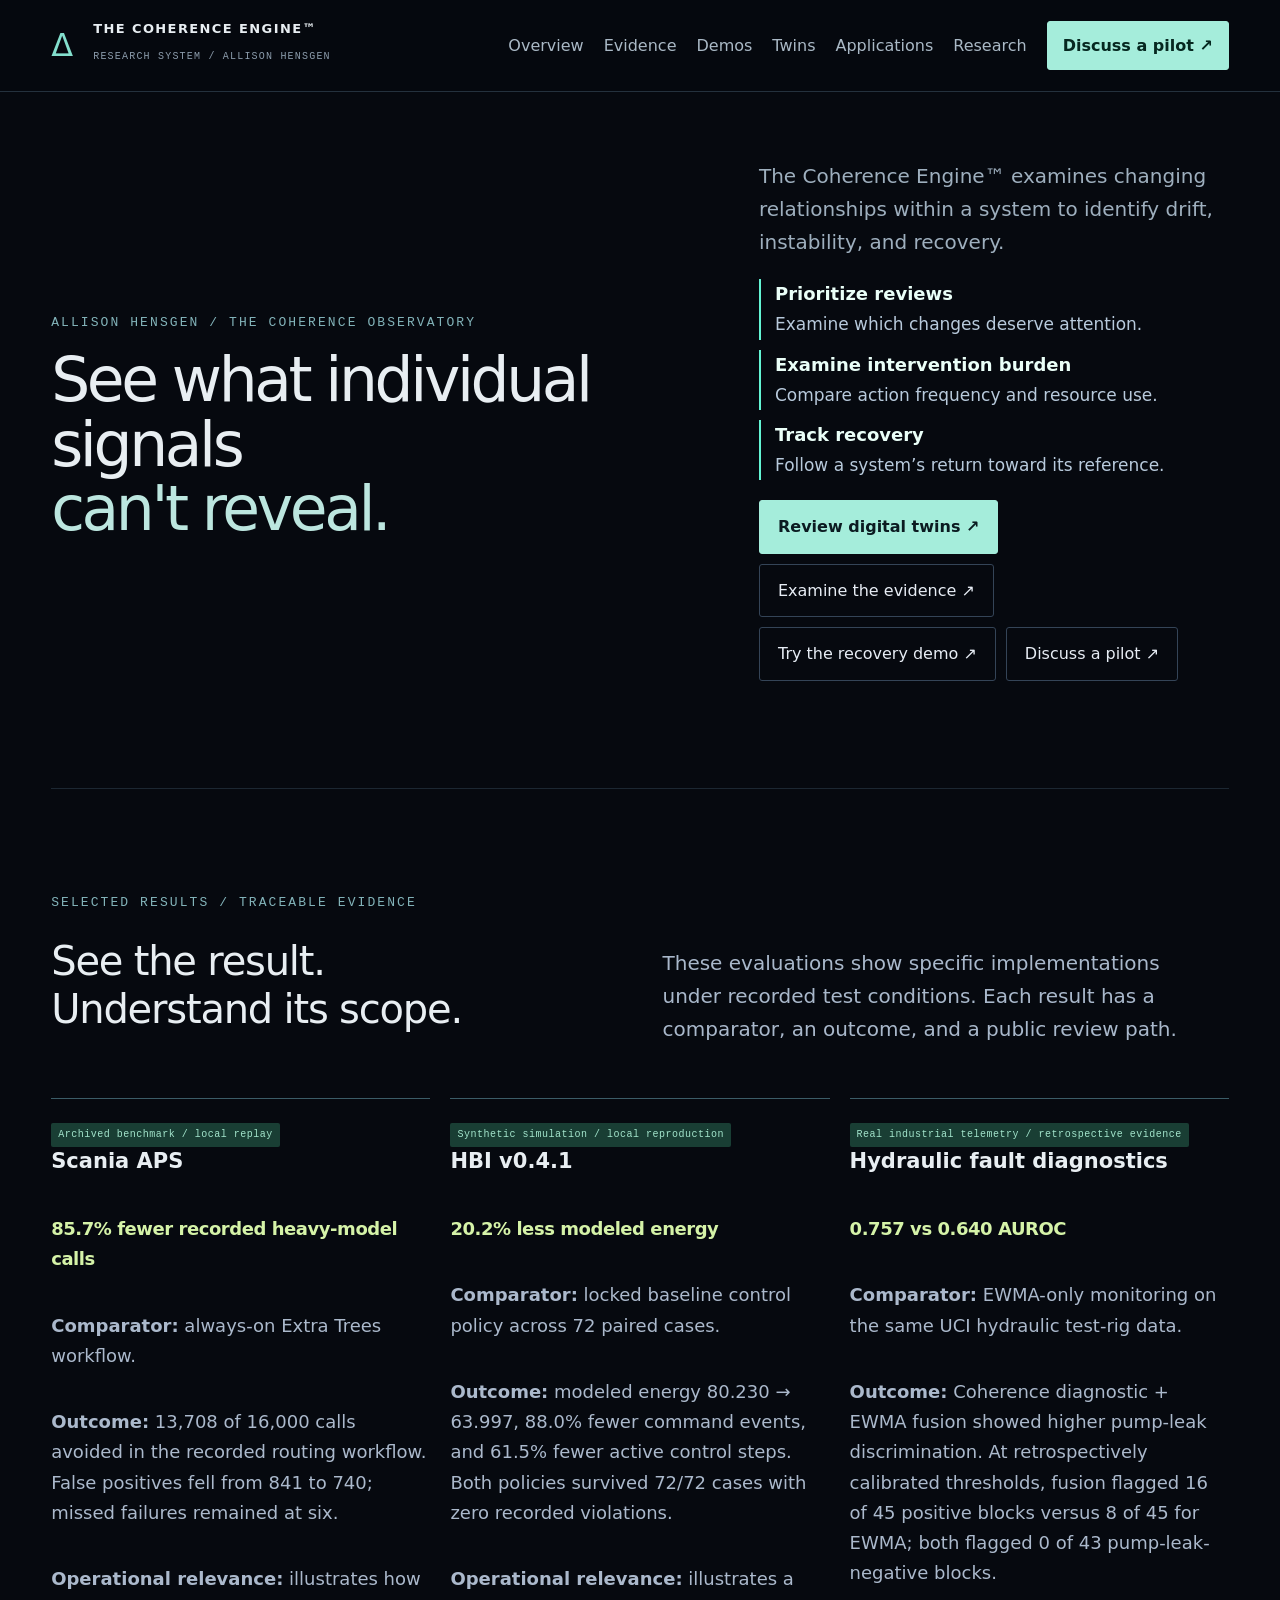
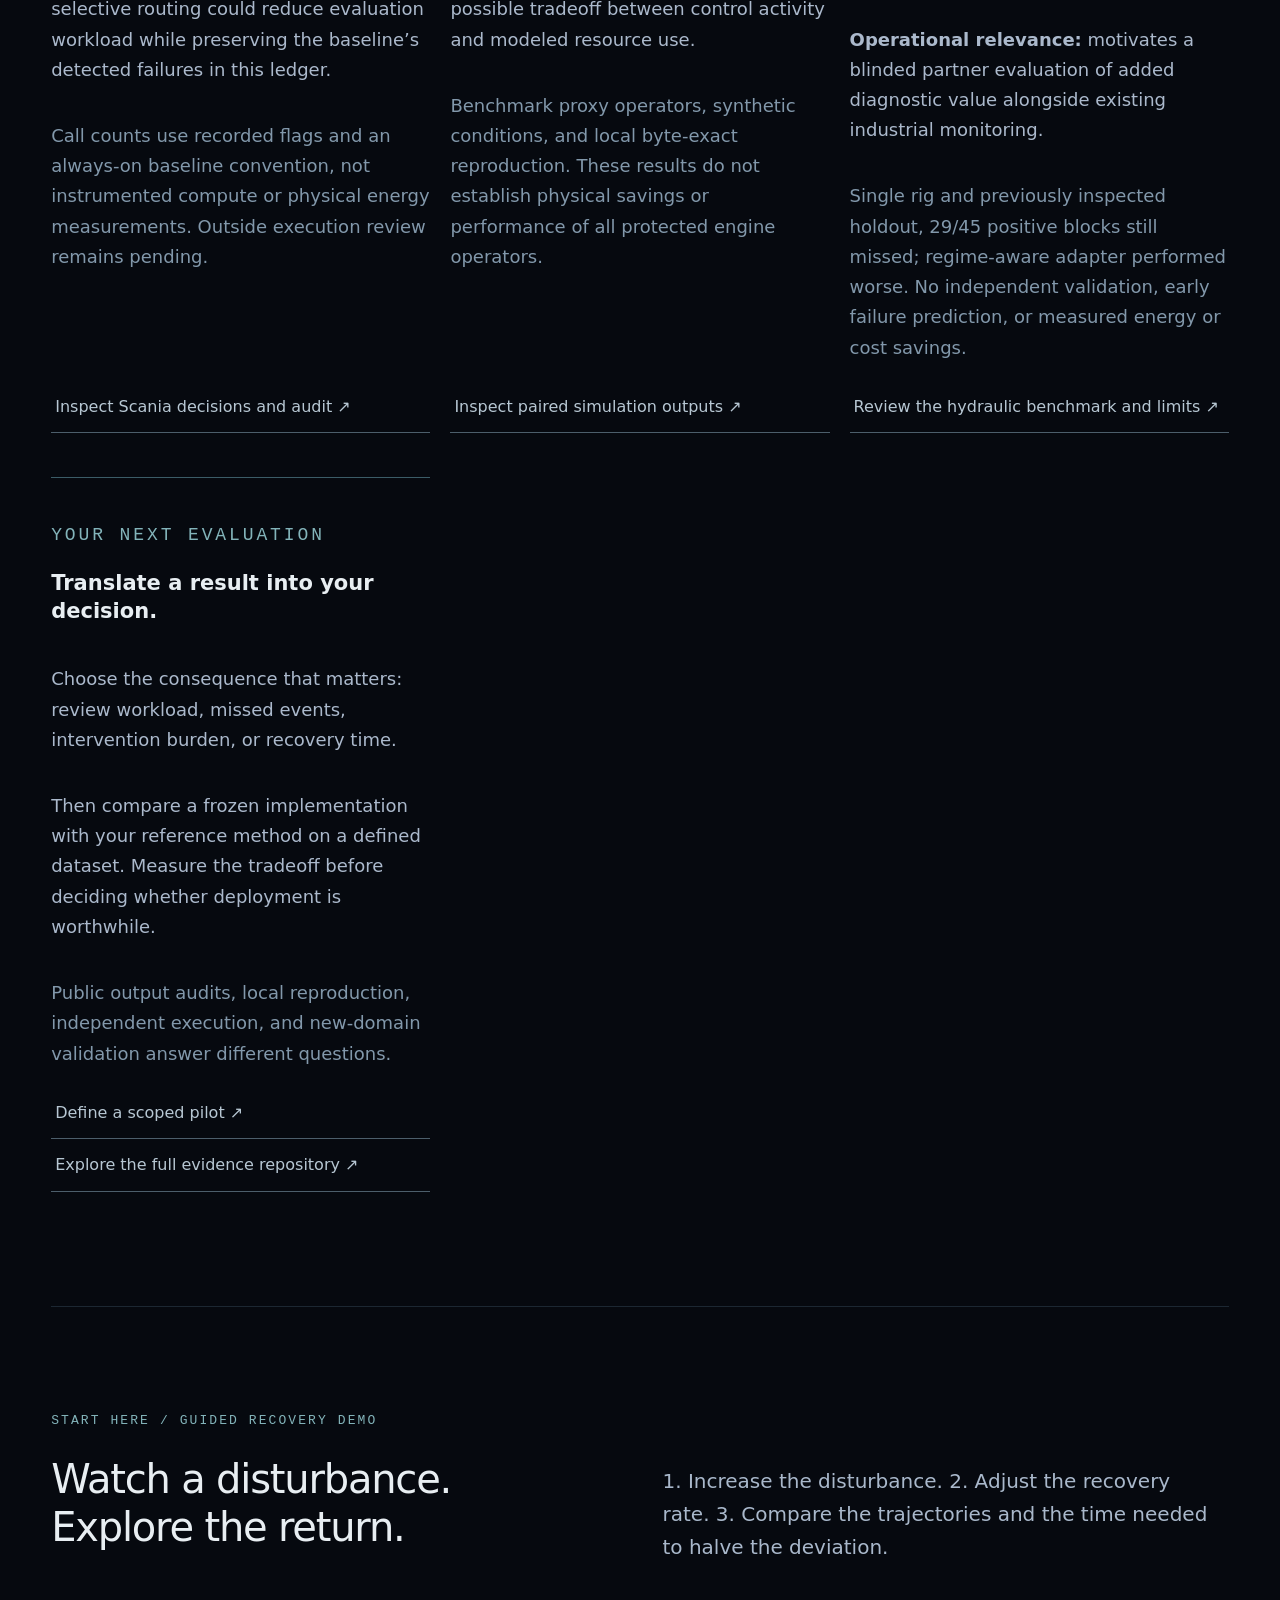
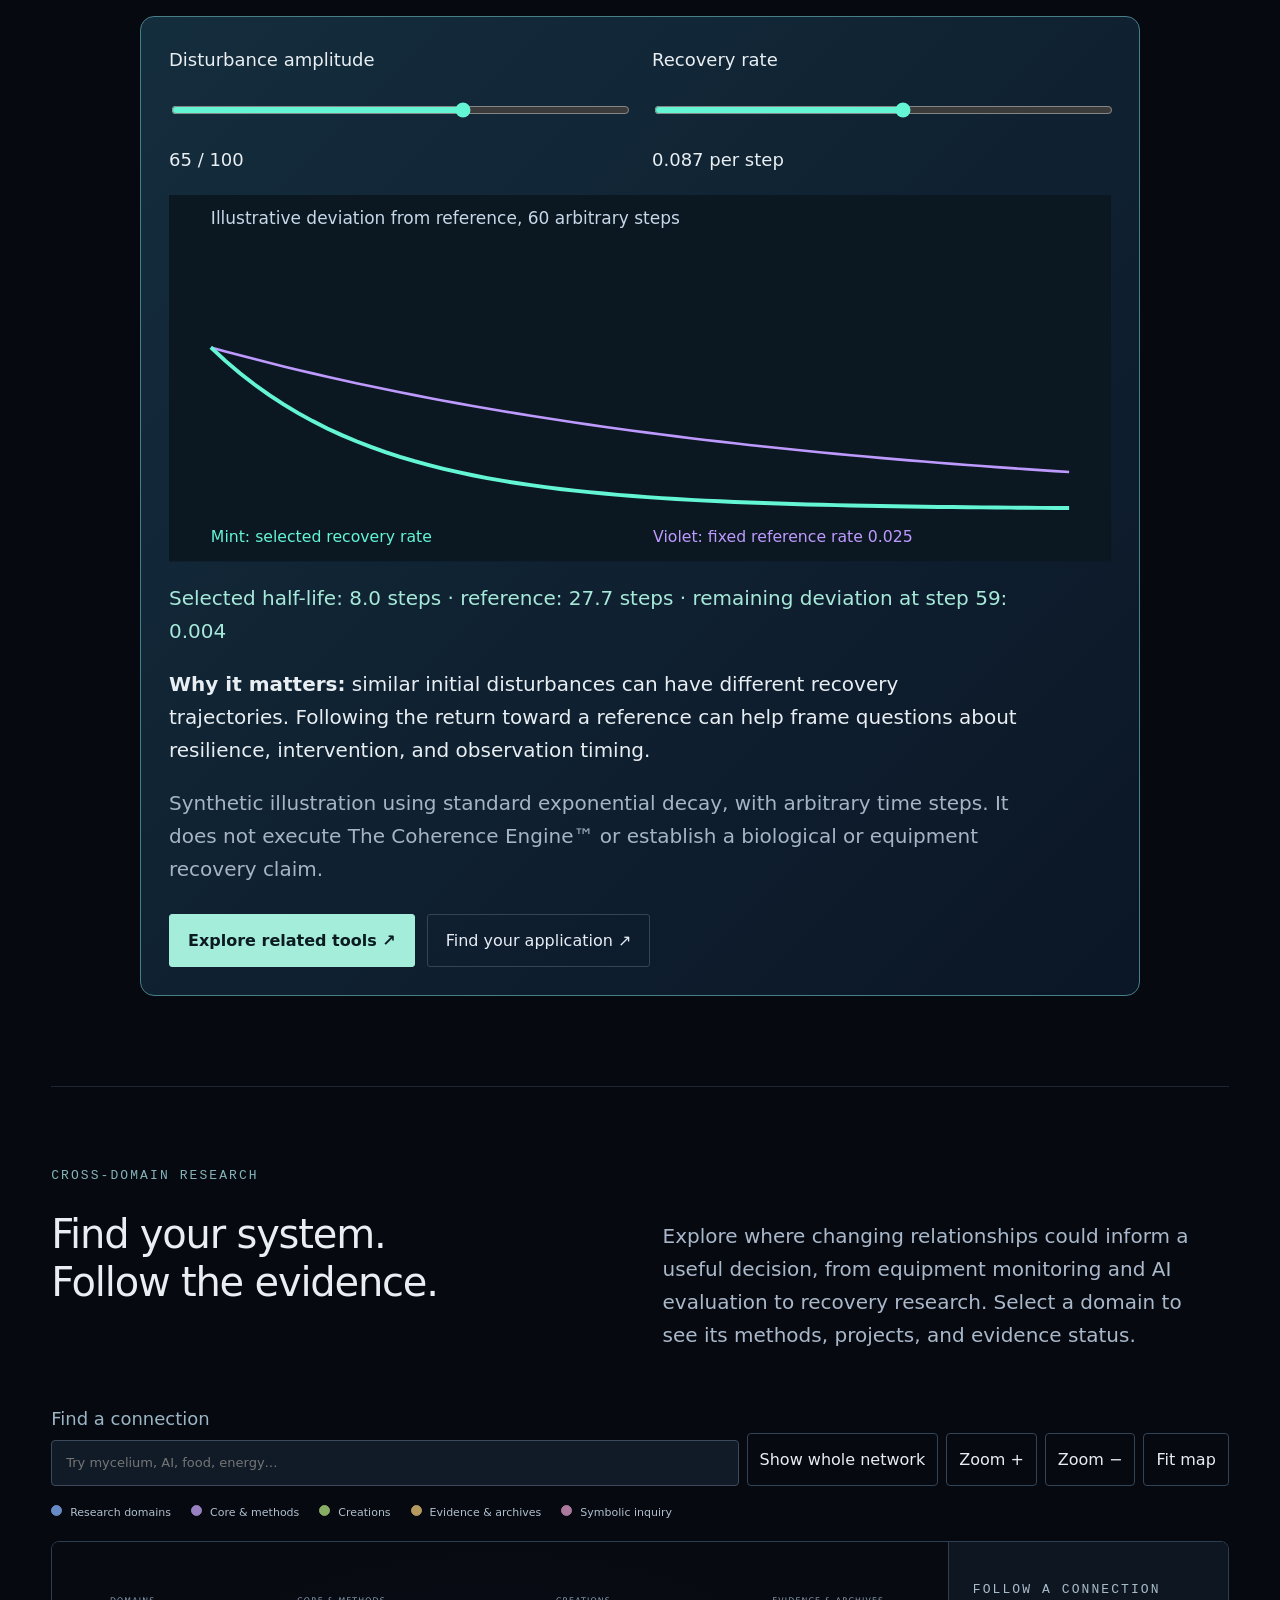
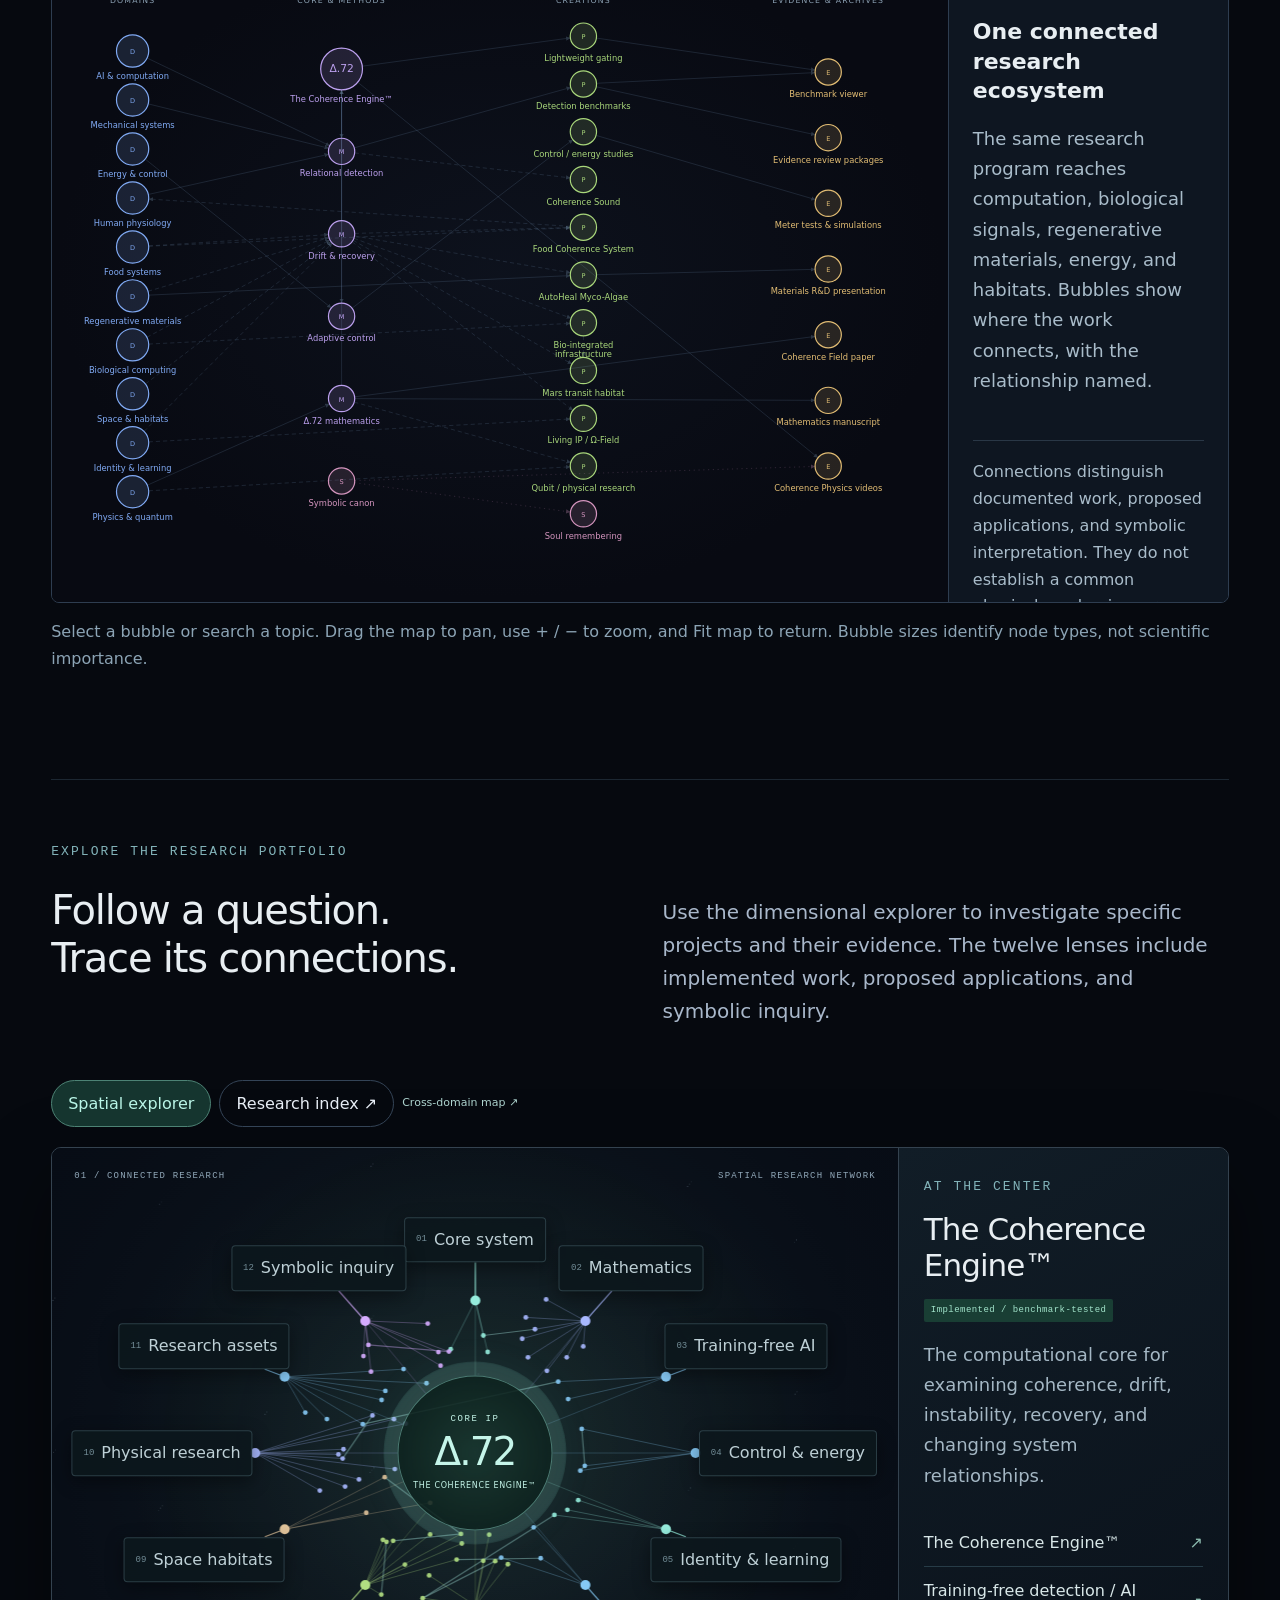
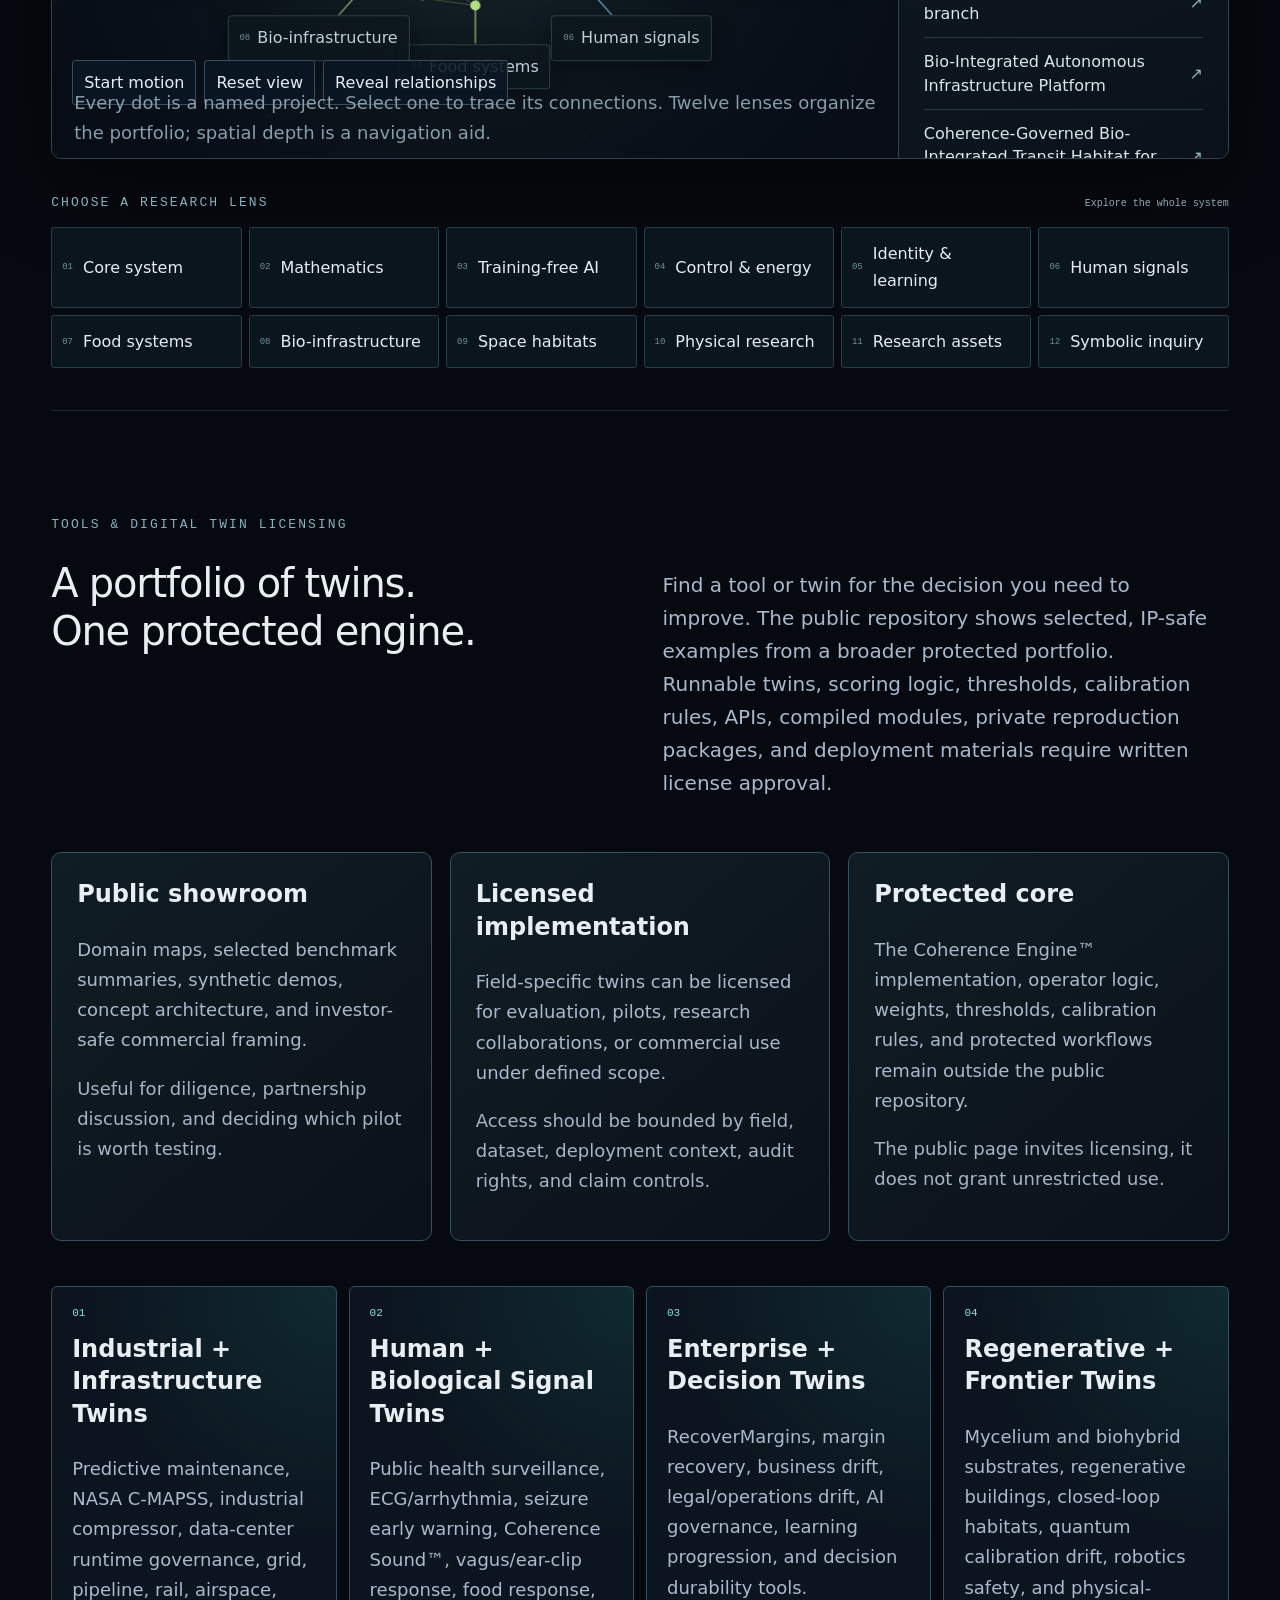
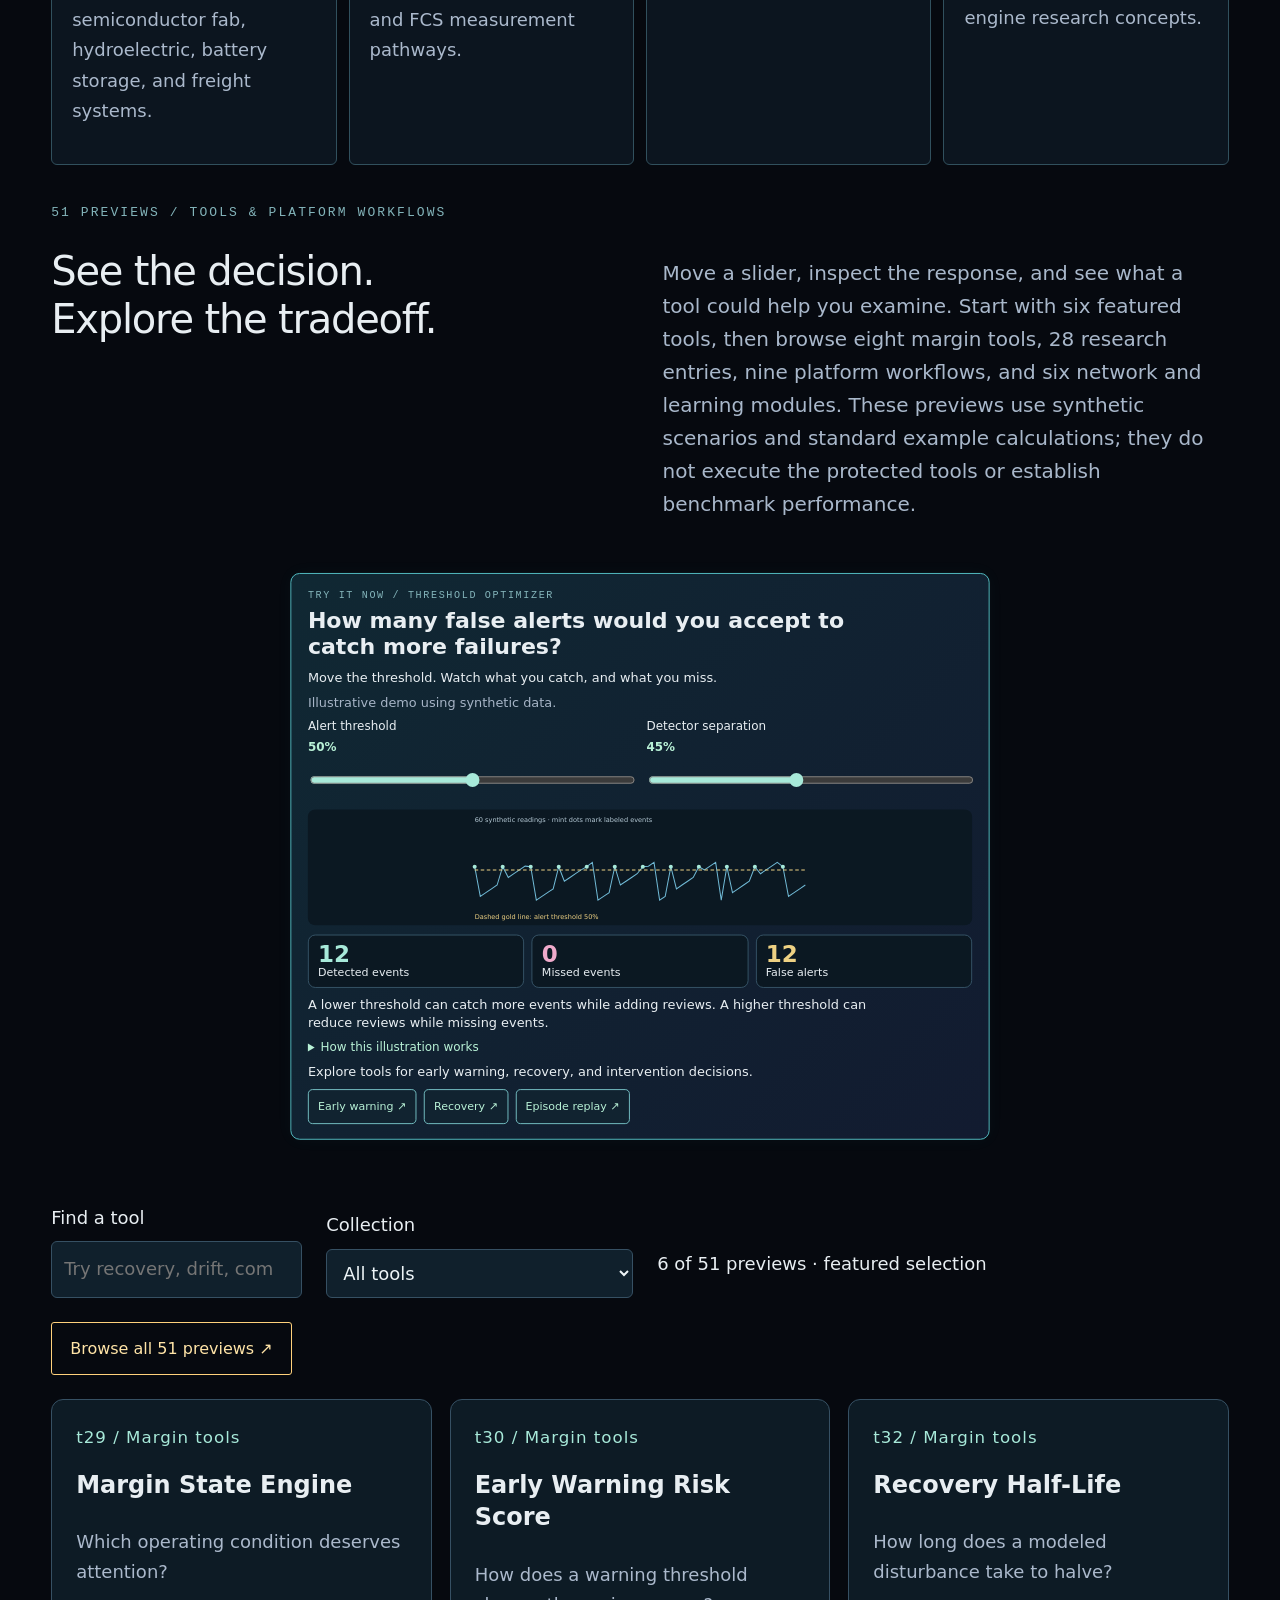
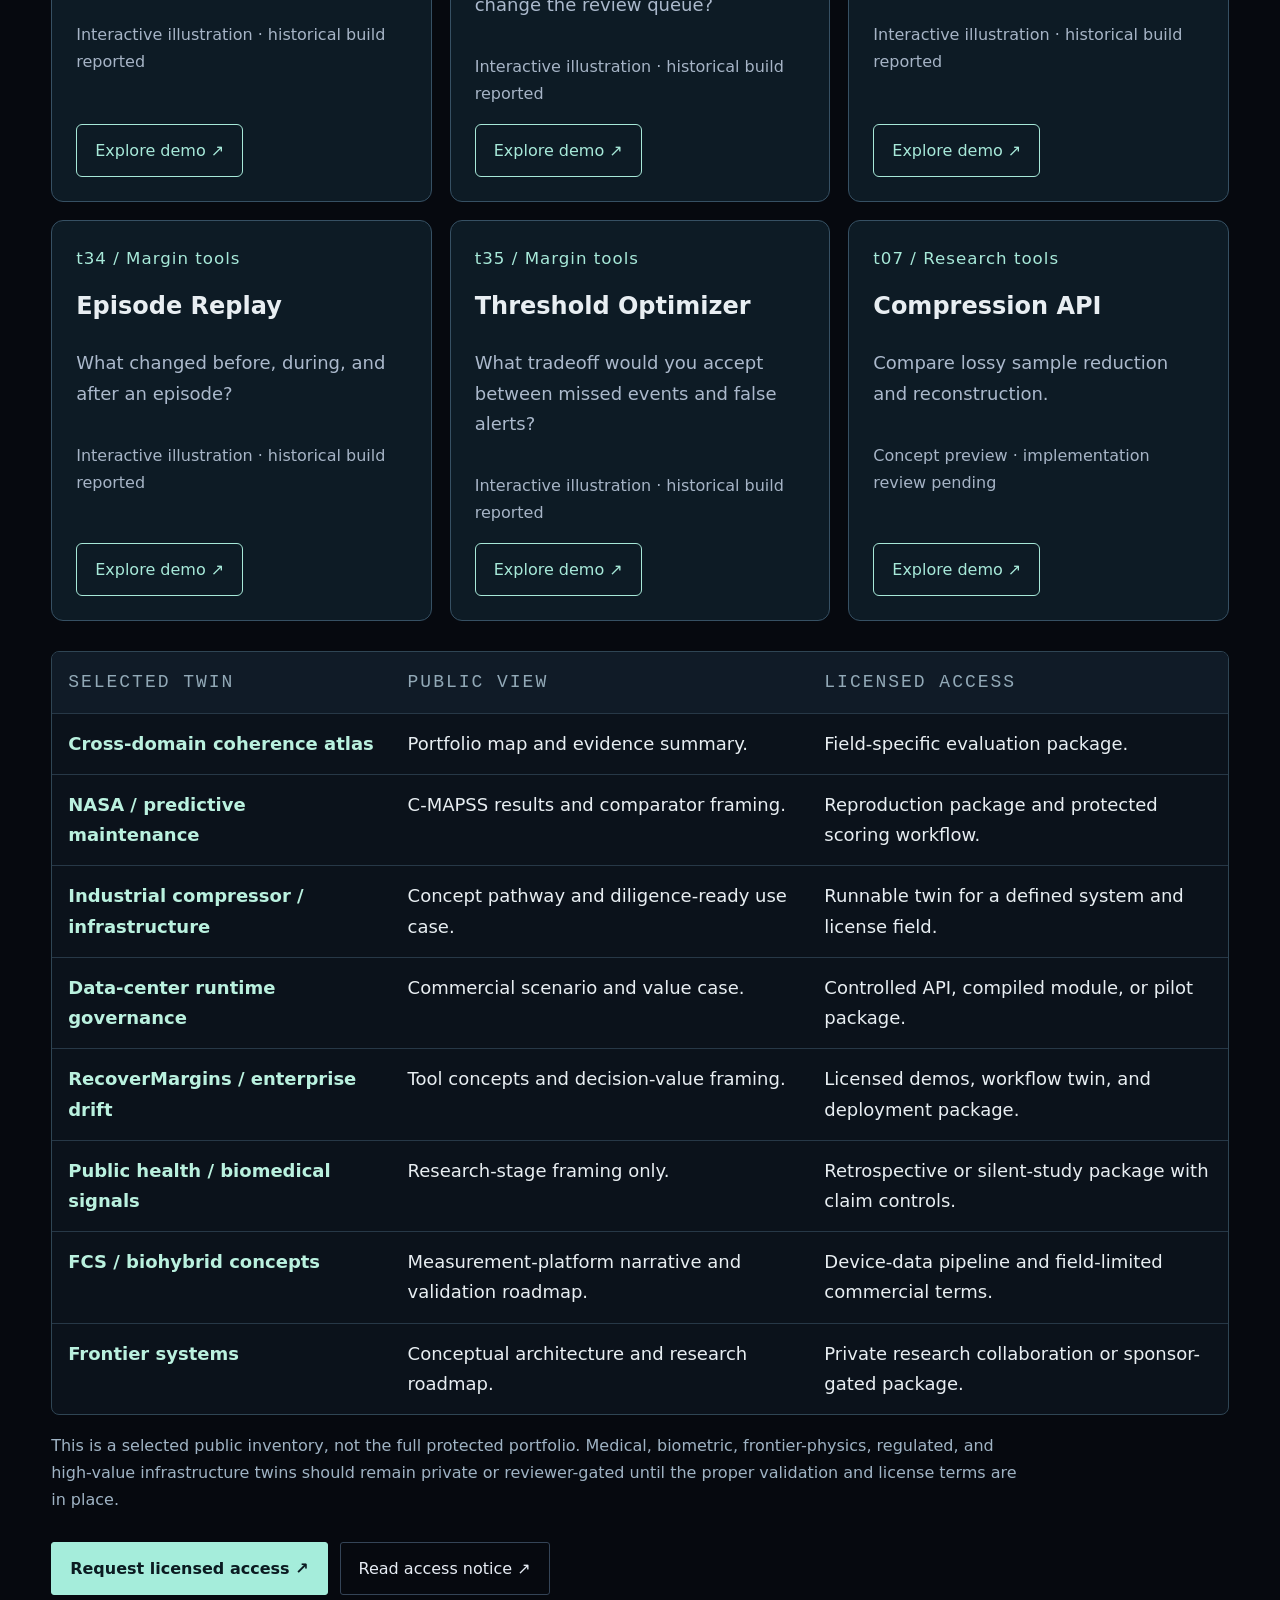
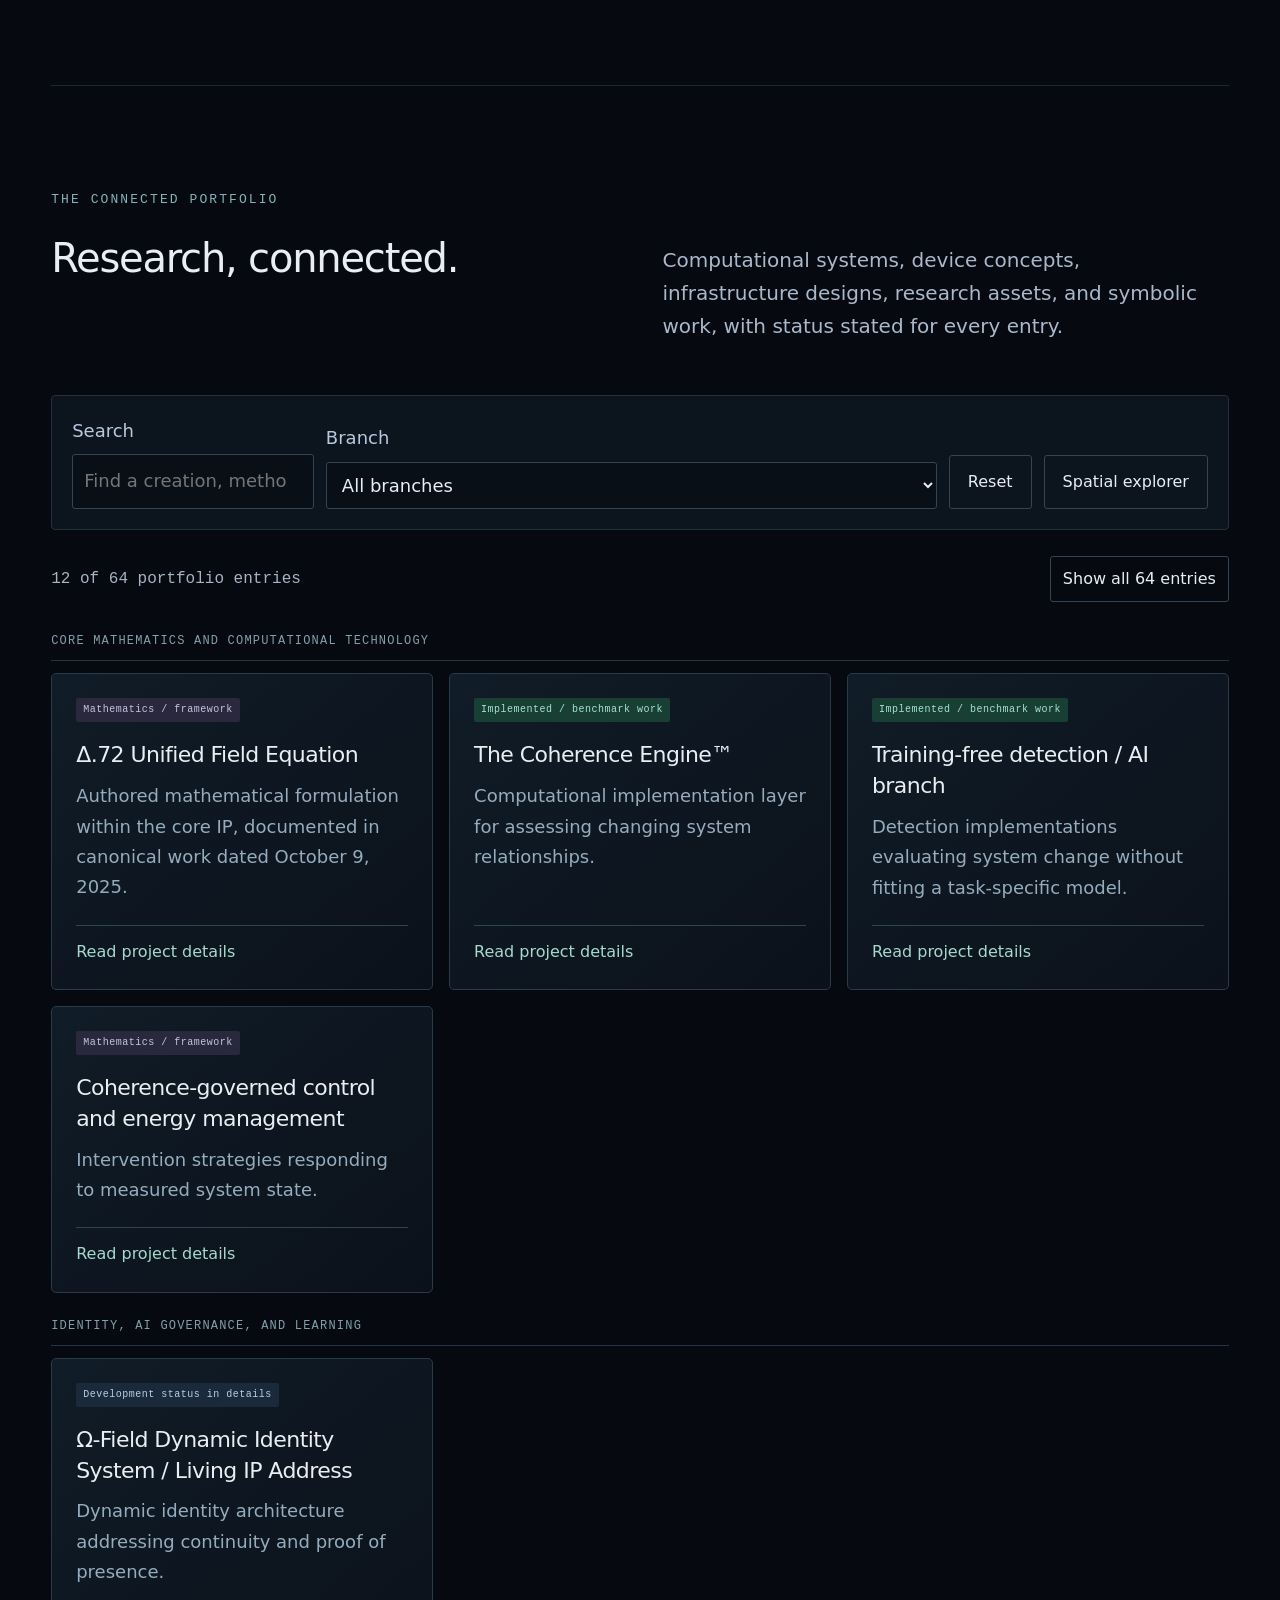
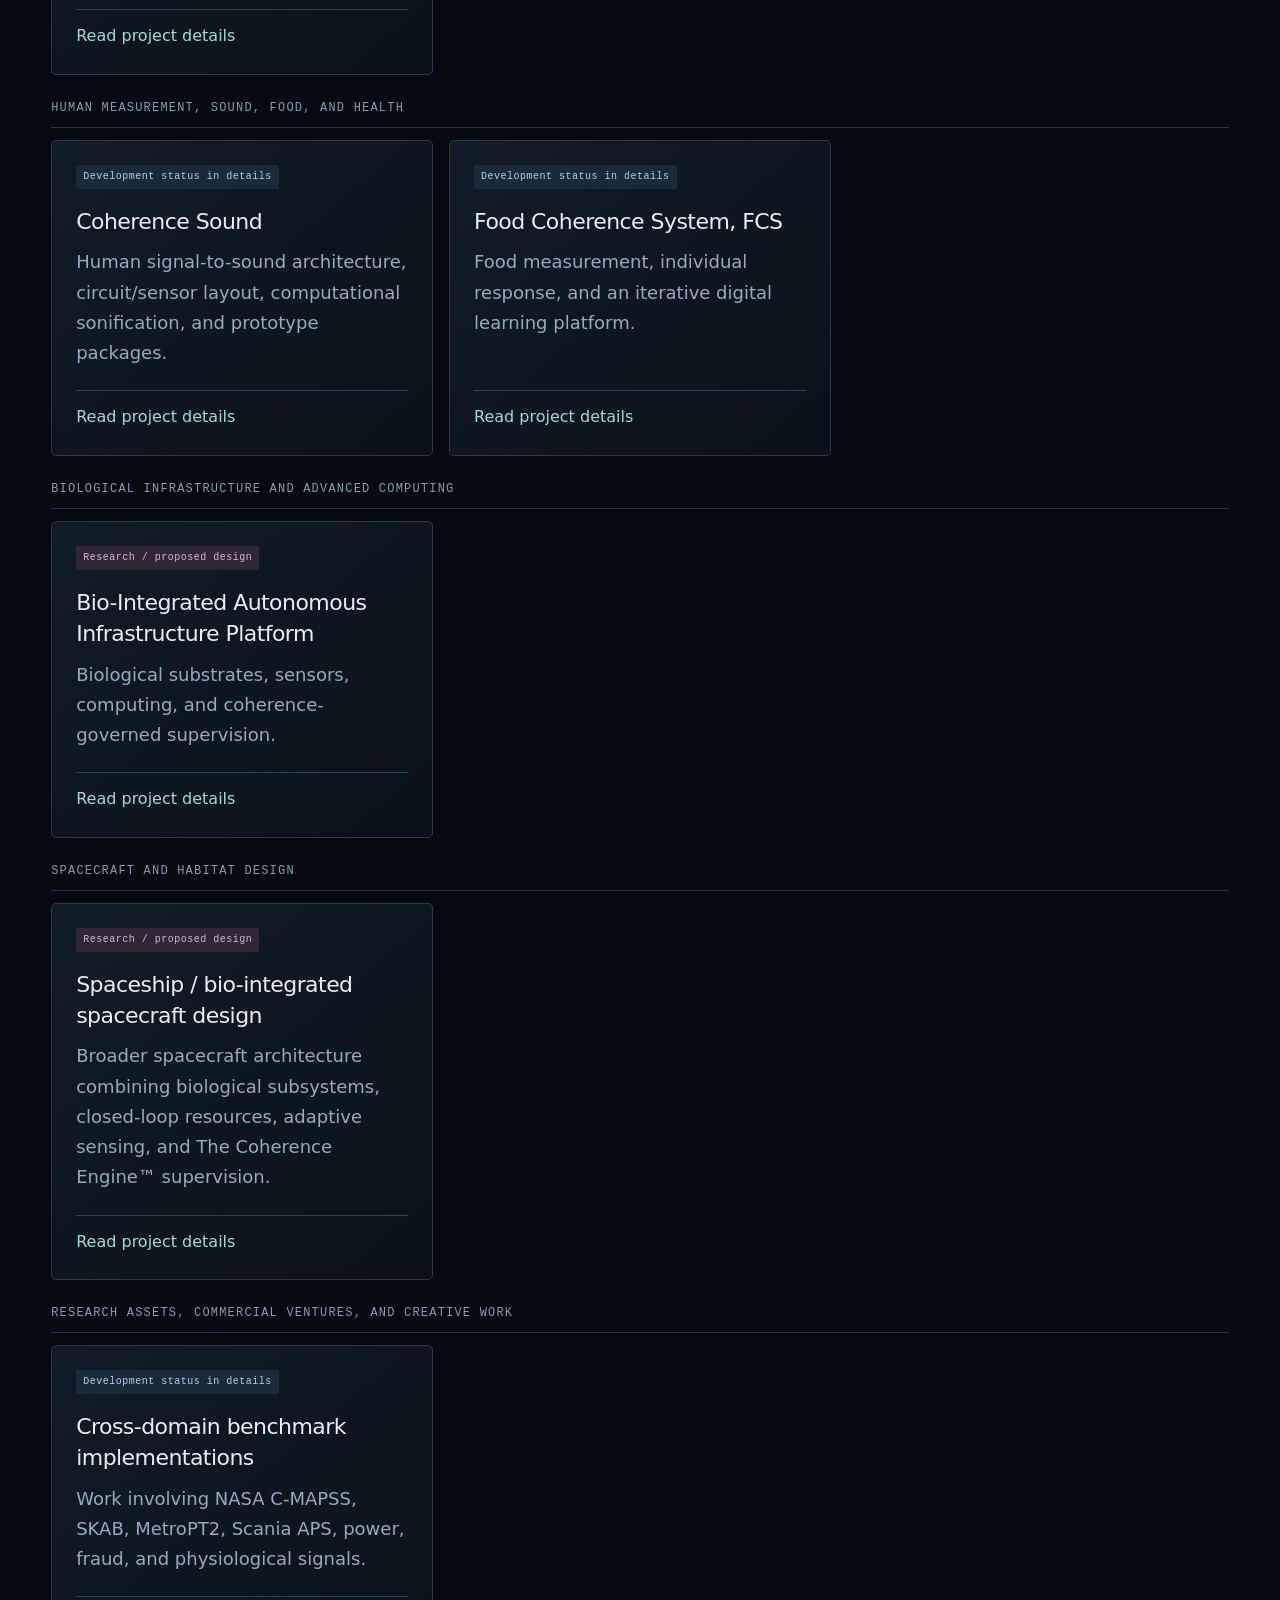
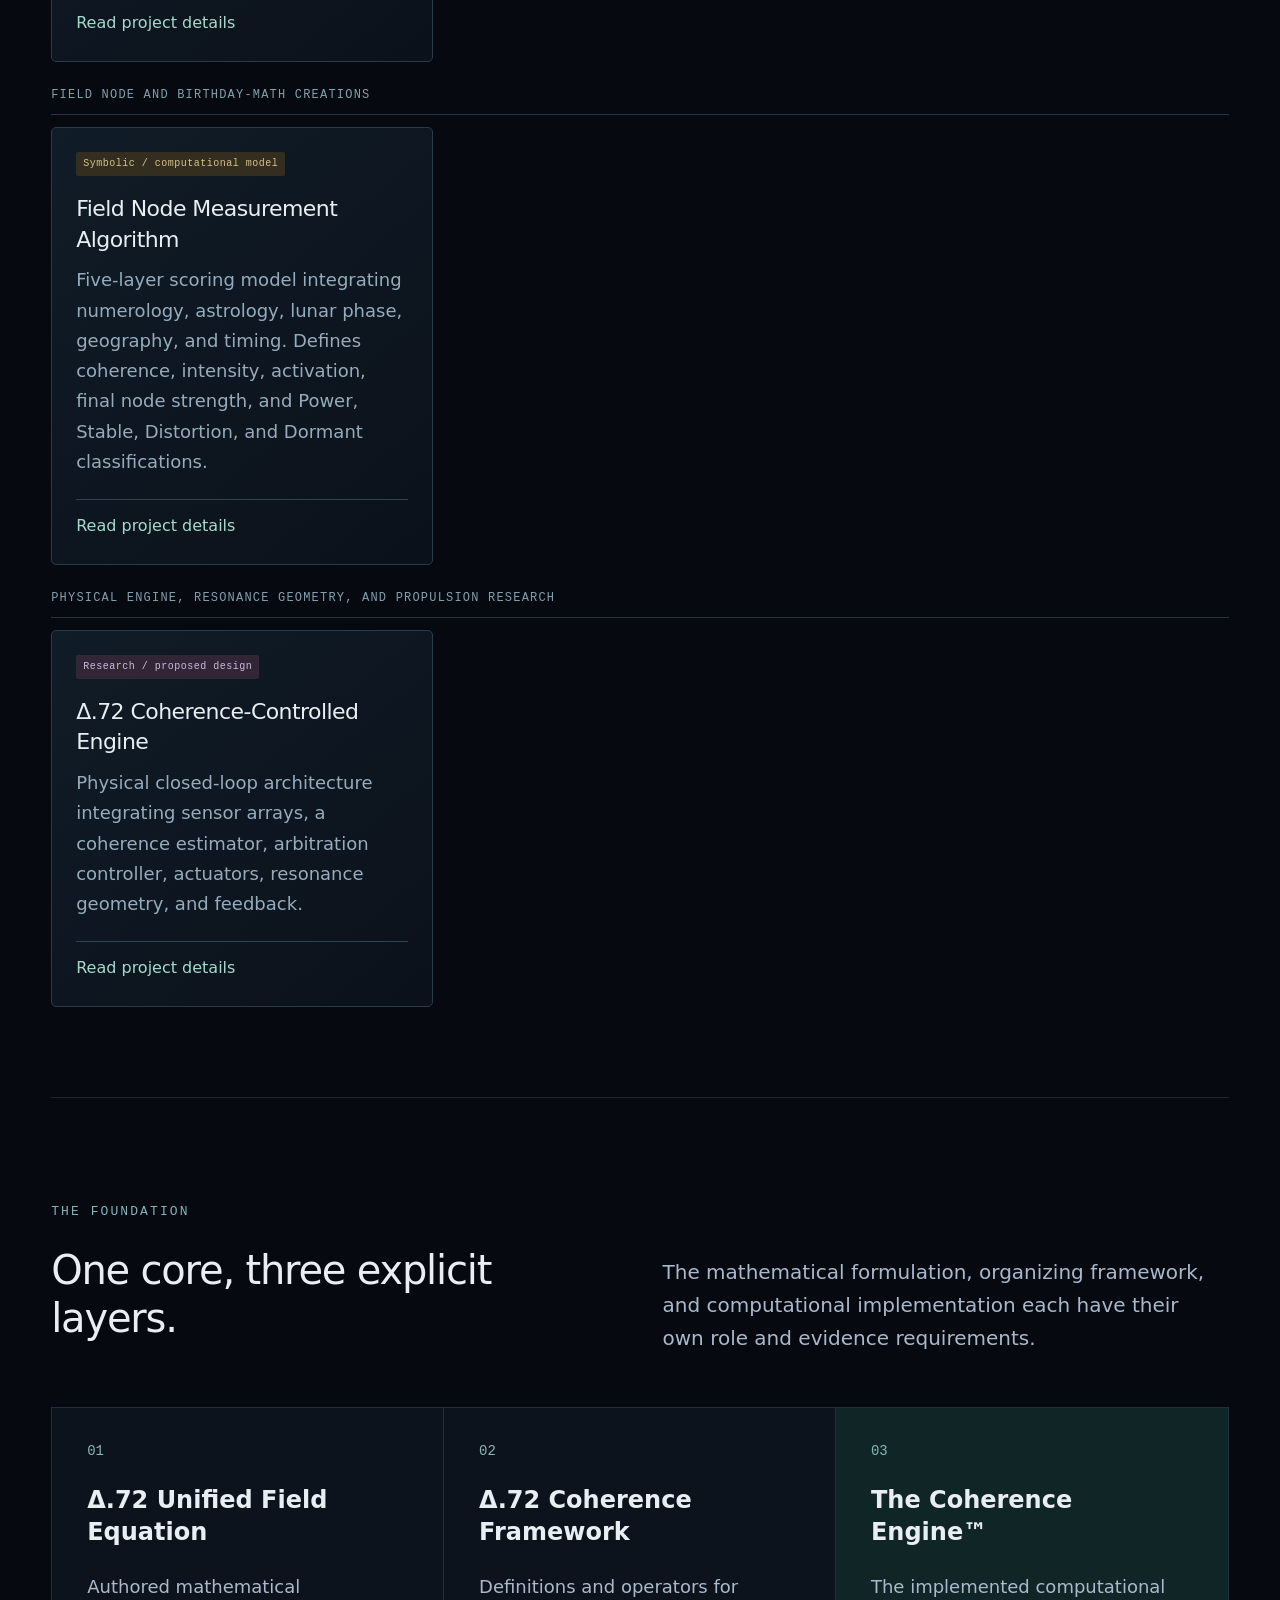
==== commit e14a5ccd: "Surface hydraulic pump diagnostic evidence and focused industrial evaluation on website" ====
--- a/index.html
+++ b/index.html
@@ -1,4 +1,4 @@
-<!doctype html><html lang="en"><head><meta charset="utf-8"><meta name="viewport" content="width=device-width,initial-scale=1"><title>Coherence Observatory | Allison Hensgen</title><meta name="description" content="See how The Coherence Engine™ examines changing relationships across complex systems. Explore interactive research, benchmark evidence, and technical pilot opportunities."><link rel="icon" href="favicon.svg"><link rel="stylesheet" href="style.css?v=20261008-colors"><link rel="stylesheet" href="tool-showroom.css"><link rel="canonical" href="https://coherenceengine.github.io/CoherenceEngine/">
+<!doctype html><html lang="en"><head><meta charset="utf-8"><meta name="viewport" content="width=device-width,initial-scale=1"><title>Coherence Observatory | Allison Hensgen</title><meta name="description" content="See how The Coherence Engine™ examines changing relationships across complex systems. Explore interactive research, benchmark evidence, and technical pilot opportunities."><link rel="icon" href="favicon.svg"><link rel="stylesheet" href="style.css?v=20261013-hydraulic"><link rel="stylesheet" href="tool-showroom.css"><link rel="canonical" href="https://coherenceengine.github.io/CoherenceEngine/">
 <meta property="og:type" content="website">
 <meta property="og:site_name" content="The Coherence Engine™">
 <meta property="og:title" content="The Coherence Engine™ | Allison Hensgen">
@@ -17,7 +17,7 @@
 <meta name="twitter:image:alt" content="The Coherence Engine™ by Allison Hensgen, research across domains.">
 <link rel="stylesheet" href="reading-flow.css?v=20261008-readable2"><link rel="stylesheet" href="network-showroom.css?v=20261008"></head><body>
 <nav aria-label="Main navigation"><a class="brand" href="#home"><span>Δ</span><b>THE COHERENCE ENGINE™</b><small>RESEARCH SYSTEM / ALLISON HENSGEN</small></a><div><a href="#home">Overview</a><a href="#evidence">Evidence</a><a href="#guided-demo">Demos</a><a href="#licensing">Twins</a><a href="#domain-map">Applications</a><a href="#research">Research</a><a class="primary" href="#pilot">Discuss a pilot ↗</a></div></nav>
-<main><section id="home" class="observatory"><header class="obs-intro"><div><p class="eyebrow">ALLISON HENSGEN / THE COHERENCE OBSERVATORY</p><h1>See what individual signals<br><em>can't reveal.</em></h1></div><div class="obs-description"><p>The Coherence Engine™ examines changing relationships within a system to identify drift, instability, and recovery.</p><ul class="value-benefits"><li><strong>Prioritize reviews</strong><span>Examine which changes deserve attention.</span></li><li><strong>Examine intervention burden</strong><span>Compare action frequency and resource use.</span></li><li><strong>Track recovery</strong><span>Follow a system’s return toward its reference.</span></li></ul><div class="value-paths"><a class="primary" href="#licensing">Review digital twins ↗</a><a class="secondary" href="#evidence">Examine the evidence ↗</a><a class="secondary" href="#guided-demo">Try the recovery demo ↗</a><a class="secondary" href="#pilot">Discuss a pilot ↗</a></div></div></header></section><section id="evidence"><div class="sectionhead"><p class="eyebrow">SELECTED RESULTS / TRACEABLE EVIDENCE</p><h2>See the result.<br>Understand its scope.</h2><p>These evaluations show specific implementations under recorded test conditions. Each result has a comparator, an outcome, and a public review path.</p></div><div class="evidencegrid"><article><span class="badge built">Archived benchmark / local replay</span><h3>Scania APS</h3><p class="result-number">85.7% fewer recorded heavy-model calls</p><p><strong>Comparator:</strong> always-on Extra Trees workflow.</p><p><strong>Outcome:</strong> 13,708 of 16,000 calls avoided in the recorded routing workflow. False positives fell from 841 to 740; missed failures remained at six.</p><p><strong>Operational relevance:</strong> illustrates how selective routing could reduce evaluation workload while preserving the baseline’s detected failures in this ledger.</p><p class="muted">Call counts use recorded flags and an always-on baseline convention, not instrumented compute or physical energy measurements. Outside execution review remains pending.</p><a class="textlink" href="https://github.com/CoherenceEngine/Research/blob/main/validation/scania_v1/README.md" target="_blank" rel="noopener">Inspect Scania decisions and audit ↗</a></article><article><span class="badge built">Synthetic simulation / local reproduction</span><h3>HBI v0.4.1</h3><p class="result-number">20.2% less modeled energy</p><p><strong>Comparator:</strong> locked baseline control policy across 72 paired cases.</p><p><strong>Outcome:</strong> modeled energy 80.230 → 63.997, 88.0% fewer command events, and 61.5% fewer active control steps. Both policies survived 72/72 cases with zero recorded violations.</p><p><strong>Operational relevance:</strong> illustrates a possible tradeoff between control activity and modeled resource use.</p><p class="muted">Benchmark proxy operators, synthetic conditions, and local byte-exact reproduction. These results do not establish physical savings or performance of all protected engine operators.</p><a class="textlink" href="https://github.com/CoherenceEngine/Research/blob/main/validation/hbi_v0_4_1/README.md" target="_blank" rel="noopener">Inspect paired simulation outputs ↗</a></article><article><p class="eyebrow">YOUR NEXT EVALUATION</p><h3>Translate a result into your decision.</h3><p>Choose the consequence that matters: review workload, missed events, intervention burden, or recovery time.</p><p>Then compare a frozen implementation with your reference method on a defined dataset. Measure the tradeoff before deciding whether deployment is worthwhile.</p><p class="muted">Public output audits, local reproduction, independent execution, and new-domain validation answer different questions.</p><a class="textlink" href="#pilot">Define a scoped pilot ↗</a><a class="textlink" href="https://github.com/CoherenceEngine/Research" target="_blank" rel="noopener">Explore the full evidence repository ↗</a></article></div></section><section id="guided-demo"><div class="sectionhead"><p class="eyebrow">START HERE / GUIDED RECOVERY DEMO</p><h2>Watch a disturbance.<br>Explore the return.</h2><p>1. Increase the disturbance. 2. Adjust the recovery rate. 3. Compare the trajectories and the time needed to halve the deviation.</p></div><div class="guided-panel"><div class="tool-demo-controls"><label>Disturbance amplitude<input id="guided-disturbance" type="range" min="0" max="100" value="65"><output id="guided-disturbance-value"></output></label><label>Recovery rate<input id="guided-rate" type="range" min="1" max="100" value="55"><output id="guided-rate-value"></output></label></div><svg id="guided-plot" viewBox="0 0 720 280" role="img" aria-label="Illustrative recovery trajectories"></svg><p id="guided-output" class="tool-output" aria-live="polite"></p><p><strong>Why it matters:</strong> similar initial disturbances can have different recovery trajectories. Following the return toward a reference can help frame questions about resilience, intervention, and observation timing.</p><p class="muted">Synthetic illustration using standard exponential decay, with arbitrary time steps. It does not execute The Coherence Engine™ or establish a biological or equipment recovery claim.</p><div class="evidenceactions"><a class="primary" href="#tools">Explore related tools ↗</a><a class="secondary" href="#domain-map">Find your application ↗</a></div></div></section><section id="domain-map" class="domain-section"><div class="sectionhead"><p class="eyebrow">CROSS-DOMAIN RESEARCH</p><h2>Find your system.<br>Follow the evidence.</h2><p>Explore where changing relationships could inform a useful decision, from equipment monitoring and AI evaluation to recovery research. Select a domain to see its methods, projects, and evidence status.</p></div><div class="bubble-toolbar"><label>Find a connection<input type="search" id="bubble-search" placeholder="Try mycelium, AI, food, energy…"></label><button id="bubble-all">Show whole network</button><button id="bubble-in">Zoom +</button><button id="bubble-out">Zoom −</button><button id="bubble-fit">Fit map</button></div><div class="bubble-legend"><span style="--bubble-color:#80aaf4">Research domains</span><span style="--bubble-color:#bca0ee">Core & methods</span><span style="--bubble-color:#a9d77b">Creations</span><span style="--bubble-color:#e2bd74">Evidence & archives</span><span style="--bubble-color:#d495be">Symbolic inquiry</span></div><div class="bubble-workspace"><div class="bubble-viewport"><svg id="bubble-svg" viewBox="0 0 1500 960" role="group" aria-label="Interactive cross-domain research map"></svg></div><aside id="bubble-inspector"><p class="eyebrow">FOLLOW A CONNECTION</p><h3 id="bubble-title">One connected research ecosystem</h3><p id="bubble-description">The same research program reaches computation, biological signals, regenerative materials, energy, and habitats. Bubbles show where the work connects, with the relationship named.</p><div id="bubble-connections"></div><div id="bubble-actions"></div><p class="bubble-note">Connections distinguish documented work, proposed applications, and symbolic interpretation. They do not establish a common physical mechanism or validation across every domain.</p></aside></div><p class="bubble-instruction">Select a bubble or search a topic. Drag the map to pan, use + / − to zoom, and Fit map to return. Bubble sizes identify node types, not scientific importance.</p></section><section id="observatory" class="observatory"><div class="sectionhead"><p class="eyebrow">EXPLORE THE RESEARCH PORTFOLIO</p><h2>Follow a question.<br>Trace its connections.</h2><p>Use the dimensional explorer to investigate specific projects and their evidence. The twelve lenses include implemented work, proposed applications, and symbolic inquiry.</p></div><div class="obs-view" role="group" aria-label="Portfolio view"><button id="spatial-view" class="selected" aria-pressed="true">Spatial explorer</button><button id="index-view" aria-pressed="false">Research index ↗</button><a class="obs-map-link" href="#domain-map">Cross-domain map ↗</a></div><div class="obs-workspace"><div class="obs-scene" id="scene"><div class="obs-scene-head"><span id="scene-title">01 / CONNECTED RESEARCH</span><span id="scene-type">SPATIAL RESEARCH NETWORK</span></div><canvas id="observatory-canvas" aria-label="Rotatable mathematical projection and conceptual research scenes. Select a research branch using the labelled buttons." tabindex="0"></canvas><div id="orbit-nodes" aria-label="Research branches"></div><button id="engine-node" class="engine-node"><small>CORE IP</small><strong>Δ.72</strong><span>THE COHERENCE ENGINE™</span></button><div class="obs-controls"><button id="obs-motion" aria-pressed="false">Start motion</button><button id="obs-reset">Reset view</button><button id="obs-relations" aria-pressed="false">Reveal relationships</button></div><p id="scene-caption">A projection of 12D geometry. Portfolio connections describe research organization, not physical equivalence.</p></div><aside class="obs-inspector" aria-label="Selected research" aria-live="polite"><p class="eyebrow" id="inspector-kicker">AT THE CENTER</p><h2 id="inspector-title">The Coherence Engine™</h2><span id="inspector-status" class="badge built">Implemented / benchmark-tested</span><p id="inspector-description">The computational core for examining coherence, drift, instability, recovery, and changing system relationships.</p><div id="relationship-list" hidden></div><div id="scene-projects"></div><div class="obs-inspector-actions"><button id="inspect-core">Read core project</button><a href="#evidence" class="textlink">Examine evidence ↗</a></div><div class="inspector-footer"><span>64 PORTFOLIO ENTRIES</span><span>12 NAVIGATION LENSES</span></div></aside></div><div class="obs-lens-heading"><p class="eyebrow">CHOOSE A RESEARCH LENS</p><span id="obs-lens-label">Explore the whole system</span></div><div id="obs-lenses" class="obs-lenses"></div></section><section id="licensing"><div class="sectionhead"><p class="eyebrow">TOOLS & DIGITAL TWIN LICENSING</p><h2>A portfolio of twins.<br>One protected engine.</h2><p>Find a tool or twin for the decision you need to improve. The public repository shows selected, IP-safe examples from a broader protected portfolio. Runnable twins, scoring logic, thresholds, calibration rules, APIs, compiled modules, private reproduction packages, and deployment materials require written license approval.</p></div><div class="licensegrid"><article><h3>Public showroom</h3><p>Domain maps, selected benchmark summaries, synthetic demos, concept architecture, and investor-safe commercial framing.</p><p class="muted">Useful for diligence, partnership discussion, and deciding which pilot is worth testing.</p></article><article><h3>Licensed implementation</h3><p>Field-specific twins can be licensed for evaluation, pilots, research collaborations, or commercial use under defined scope.</p><p class="muted">Access should be bounded by field, dataset, deployment context, audit rights, and claim controls.</p></article><article><h3>Protected core</h3><p>The Coherence Engine™ implementation, operator logic, weights, thresholds, calibration rules, and protected workflows remain outside the public repository.</p><p class="muted">The public page invites licensing, it does not grant unrestricted use.</p></article></div><div class="license-categories"><article><span>01</span><h3>Industrial + Infrastructure Twins</h3><p>Predictive maintenance, NASA C-MAPSS, industrial compressor, data-center runtime governance, grid, pipeline, rail, airspace, semiconductor fab, hydroelectric, battery storage, and freight systems.</p></article><article><span>02</span><h3>Human + Biological Signal Twins</h3><p>Public health surveillance, ECG/arrhythmia, seizure early warning, Coherence Sound™, vagus/ear-clip response, food response, and FCS measurement pathways.</p></article><article><span>03</span><h3>Enterprise + Decision Twins</h3><p>RecoverMargins, margin recovery, business drift, legal/operations drift, AI governance, learning progression, and decision durability tools.</p></article><article><span>04</span><h3>Regenerative + Frontier Twins</h3><p>Mycelium and biohybrid substrates, regenerative buildings, closed-loop habitats, quantum calibration drift, robotics safety, and physical-engine research concepts.</p></article></div><div id="tools" class="sectionhead"><p class="eyebrow">51 PREVIEWS / TOOLS & PLATFORM WORKFLOWS</p><h2>See the decision.<br>Explore the tradeoff.</h2><p>Move a slider, inspect the response, and see what a tool could help you examine. Start with six featured tools, then browse eight margin tools, 28 research entries, nine platform workflows, and six network and learning modules. These previews use synthetic scenarios and standard example calculations; they do not execute the protected tools or establish benchmark performance.</p></div><section id="threshold-feature" aria-labelledby="threshold-title">
+<main><section id="home" class="observatory"><header class="obs-intro"><div><p class="eyebrow">ALLISON HENSGEN / THE COHERENCE OBSERVATORY</p><h1>See what individual signals<br><em>can't reveal.</em></h1></div><div class="obs-description"><p>The Coherence Engine™ examines changing relationships within a system to identify drift, instability, and recovery.</p><ul class="value-benefits"><li><strong>Prioritize reviews</strong><span>Examine which changes deserve attention.</span></li><li><strong>Examine intervention burden</strong><span>Compare action frequency and resource use.</span></li><li><strong>Track recovery</strong><span>Follow a system’s return toward its reference.</span></li></ul><div class="value-paths"><a class="primary" href="#licensing">Review digital twins ↗</a><a class="secondary" href="#evidence">Examine the evidence ↗</a><a class="secondary" href="#guided-demo">Try the recovery demo ↗</a><a class="secondary" href="#pilot">Discuss a pilot ↗</a></div></div></header></section><section id="evidence"><div class="sectionhead"><p class="eyebrow">SELECTED RESULTS / TRACEABLE EVIDENCE</p><h2>See the result.<br>Understand its scope.</h2><p>These evaluations show specific implementations under recorded test conditions. Each result has a comparator, an outcome, and a public review path.</p></div><div class="evidencegrid"><article><span class="badge built">Archived benchmark / local replay</span><h3>Scania APS</h3><p class="result-number">85.7% fewer recorded heavy-model calls</p><p><strong>Comparator:</strong> always-on Extra Trees workflow.</p><p><strong>Outcome:</strong> 13,708 of 16,000 calls avoided in the recorded routing workflow. False positives fell from 841 to 740; missed failures remained at six.</p><p><strong>Operational relevance:</strong> illustrates how selective routing could reduce evaluation workload while preserving the baseline’s detected failures in this ledger.</p><p class="muted">Call counts use recorded flags and an always-on baseline convention, not instrumented compute or physical energy measurements. Outside execution review remains pending.</p><a class="textlink" href="https://github.com/CoherenceEngine/Research/blob/main/validation/scania_v1/README.md" target="_blank" rel="noopener">Inspect Scania decisions and audit ↗</a></article><article><span class="badge built">Synthetic simulation / local reproduction</span><h3>HBI v0.4.1</h3><p class="result-number">20.2% less modeled energy</p><p><strong>Comparator:</strong> locked baseline control policy across 72 paired cases.</p><p><strong>Outcome:</strong> modeled energy 80.230 → 63.997, 88.0% fewer command events, and 61.5% fewer active control steps. Both policies survived 72/72 cases with zero recorded violations.</p><p><strong>Operational relevance:</strong> illustrates a possible tradeoff between control activity and modeled resource use.</p><p class="muted">Benchmark proxy operators, synthetic conditions, and local byte-exact reproduction. These results do not establish physical savings or performance of all protected engine operators.</p><a class="textlink" href="https://github.com/CoherenceEngine/Research/blob/main/validation/hbi_v0_4_1/README.md" target="_blank" rel="noopener">Inspect paired simulation outputs ↗</a></article><article><span class="badge built">Real industrial telemetry / retrospective evidence</span><h3>Hydraulic fault diagnostics</h3><p class="result-number">0.757 vs 0.640 AUROC</p><p><strong>Comparator:</strong> EWMA-only monitoring on the same UCI hydraulic test-rig data.</p><p><strong>Outcome:</strong> Coherence diagnostic + EWMA fusion showed higher pump-leak discrimination. At retrospectively calibrated thresholds, fusion flagged 16 of 45 positive blocks versus 8 of 45 for EWMA; both flagged 0 of 43 pump-leak-negative blocks.</p><p><strong>Operational relevance:</strong> motivates a blinded partner evaluation of added diagnostic value alongside existing industrial monitoring.</p><p class="muted">Single rig and previously inspected holdout, 29/45 positive blocks still missed; regime-aware adapter performed worse. No independent validation, early failure prediction, or measured energy or cost savings.</p><a class="textlink" href="https://github.com/CoherenceEngine/Research/blob/main/validation/hydraulic_pump_fusion_v1/README.md" target="_blank" rel="noopener">Review the hydraulic benchmark and limits ↗</a></article><article><p class="eyebrow">YOUR NEXT EVALUATION</p><h3>Translate a result into your decision.</h3><p>Choose the consequence that matters: review workload, missed events, intervention burden, or recovery time.</p><p>Then compare a frozen implementation with your reference method on a defined dataset. Measure the tradeoff before deciding whether deployment is worthwhile.</p><p class="muted">Public output audits, local reproduction, independent execution, and new-domain validation answer different questions.</p><a class="textlink" href="#pilot">Define a scoped pilot ↗</a><a class="textlink" href="https://github.com/CoherenceEngine/Research" target="_blank" rel="noopener">Explore the full evidence repository ↗</a></article></div></section><section id="guided-demo"><div class="sectionhead"><p class="eyebrow">START HERE / GUIDED RECOVERY DEMO</p><h2>Watch a disturbance.<br>Explore the return.</h2><p>1. Increase the disturbance. 2. Adjust the recovery rate. 3. Compare the trajectories and the time needed to halve the deviation.</p></div><div class="guided-panel"><div class="tool-demo-controls"><label>Disturbance amplitude<input id="guided-disturbance" type="range" min="0" max="100" value="65"><output id="guided-disturbance-value"></output></label><label>Recovery rate<input id="guided-rate" type="range" min="1" max="100" value="55"><output id="guided-rate-value"></output></label></div><svg id="guided-plot" viewBox="0 0 720 280" role="img" aria-label="Illustrative recovery trajectories"></svg><p id="guided-output" class="tool-output" aria-live="polite"></p><p><strong>Why it matters:</strong> similar initial disturbances can have different recovery trajectories. Following the return toward a reference can help frame questions about resilience, intervention, and observation timing.</p><p class="muted">Synthetic illustration using standard exponential decay, with arbitrary time steps. It does not execute The Coherence Engine™ or establish a biological or equipment recovery claim.</p><div class="evidenceactions"><a class="primary" href="#tools">Explore related tools ↗</a><a class="secondary" href="#domain-map">Find your application ↗</a></div></div></section><section id="domain-map" class="domain-section"><div class="sectionhead"><p class="eyebrow">CROSS-DOMAIN RESEARCH</p><h2>Find your system.<br>Follow the evidence.</h2><p>Explore where changing relationships could inform a useful decision, from equipment monitoring and AI evaluation to recovery research. Select a domain to see its methods, projects, and evidence status.</p></div><div class="bubble-toolbar"><label>Find a connection<input type="search" id="bubble-search" placeholder="Try mycelium, AI, food, energy…"></label><button id="bubble-all">Show whole network</button><button id="bubble-in">Zoom +</button><button id="bubble-out">Zoom −</button><button id="bubble-fit">Fit map</button></div><div class="bubble-legend"><span style="--bubble-color:#80aaf4">Research domains</span><span style="--bubble-color:#bca0ee">Core & methods</span><span style="--bubble-color:#a9d77b">Creations</span><span style="--bubble-color:#e2bd74">Evidence & archives</span><span style="--bubble-color:#d495be">Symbolic inquiry</span></div><div class="bubble-workspace"><div class="bubble-viewport"><svg id="bubble-svg" viewBox="0 0 1500 960" role="group" aria-label="Interactive cross-domain research map"></svg></div><aside id="bubble-inspector"><p class="eyebrow">FOLLOW A CONNECTION</p><h3 id="bubble-title">One connected research ecosystem</h3><p id="bubble-description">The same research program reaches computation, biological signals, regenerative materials, energy, and habitats. Bubbles show where the work connects, with the relationship named.</p><div id="bubble-connections"></div><div id="bubble-actions"></div><p class="bubble-note">Connections distinguish documented work, proposed applications, and symbolic interpretation. They do not establish a common physical mechanism or validation across every domain.</p></aside></div><p class="bubble-instruction">Select a bubble or search a topic. Drag the map to pan, use + / − to zoom, and Fit map to return. Bubble sizes identify node types, not scientific importance.</p></section><section id="observatory" class="observatory"><div class="sectionhead"><p class="eyebrow">EXPLORE THE RESEARCH PORTFOLIO</p><h2>Follow a question.<br>Trace its connections.</h2><p>Use the dimensional explorer to investigate specific projects and their evidence. The twelve lenses include implemented work, proposed applications, and symbolic inquiry.</p></div><div class="obs-view" role="group" aria-label="Portfolio view"><button id="spatial-view" class="selected" aria-pressed="true">Spatial explorer</button><button id="index-view" aria-pressed="false">Research index ↗</button><a class="obs-map-link" href="#domain-map">Cross-domain map ↗</a></div><div class="obs-workspace"><div class="obs-scene" id="scene"><div class="obs-scene-head"><span id="scene-title">01 / CONNECTED RESEARCH</span><span id="scene-type">SPATIAL RESEARCH NETWORK</span></div><canvas id="observatory-canvas" aria-label="Rotatable mathematical projection and conceptual research scenes. Select a research branch using the labelled buttons." tabindex="0"></canvas><div id="orbit-nodes" aria-label="Research branches"></div><button id="engine-node" class="engine-node"><small>CORE IP</small><strong>Δ.72</strong><span>THE COHERENCE ENGINE™</span></button><div class="obs-controls"><button id="obs-motion" aria-pressed="false">Start motion</button><button id="obs-reset">Reset view</button><button id="obs-relations" aria-pressed="false">Reveal relationships</button></div><p id="scene-caption">A projection of 12D geometry. Portfolio connections describe research organization, not physical equivalence.</p></div><aside class="obs-inspector" aria-label="Selected research" aria-live="polite"><p class="eyebrow" id="inspector-kicker">AT THE CENTER</p><h2 id="inspector-title">The Coherence Engine™</h2><span id="inspector-status" class="badge built">Implemented / benchmark-tested</span><p id="inspector-description">The computational core for examining coherence, drift, instability, recovery, and changing system relationships.</p><div id="relationship-list" hidden></div><div id="scene-projects"></div><div class="obs-inspector-actions"><button id="inspect-core">Read core project</button><a href="#evidence" class="textlink">Examine evidence ↗</a></div><div class="inspector-footer"><span>64 PORTFOLIO ENTRIES</span><span>12 NAVIGATION LENSES</span></div></aside></div><div class="obs-lens-heading"><p class="eyebrow">CHOOSE A RESEARCH LENS</p><span id="obs-lens-label">Explore the whole system</span></div><div id="obs-lenses" class="obs-lenses"></div></section><section id="licensing"><div class="sectionhead"><p class="eyebrow">TOOLS & DIGITAL TWIN LICENSING</p><h2>A portfolio of twins.<br>One protected engine.</h2><p>Find a tool or twin for the decision you need to improve. The public repository shows selected, IP-safe examples from a broader protected portfolio. Runnable twins, scoring logic, thresholds, calibration rules, APIs, compiled modules, private reproduction packages, and deployment materials require written license approval.</p></div><div class="licensegrid"><article><h3>Public showroom</h3><p>Domain maps, selected benchmark summaries, synthetic demos, concept architecture, and investor-safe commercial framing.</p><p class="muted">Useful for diligence, partnership discussion, and deciding which pilot is worth testing.</p></article><article><h3>Licensed implementation</h3><p>Field-specific twins can be licensed for evaluation, pilots, research collaborations, or commercial use under defined scope.</p><p class="muted">Access should be bounded by field, dataset, deployment context, audit rights, and claim controls.</p></article><article><h3>Protected core</h3><p>The Coherence Engine™ implementation, operator logic, weights, thresholds, calibration rules, and protected workflows remain outside the public repository.</p><p class="muted">The public page invites licensing, it does not grant unrestricted use.</p></article></div><div class="license-categories"><article><span>01</span><h3>Industrial + Infrastructure Twins</h3><p>Predictive maintenance, NASA C-MAPSS, industrial compressor, data-center runtime governance, grid, pipeline, rail, airspace, semiconductor fab, hydroelectric, battery storage, and freight systems.</p></article><article><span>02</span><h3>Human + Biological Signal Twins</h3><p>Public health surveillance, ECG/arrhythmia, seizure early warning, Coherence Sound™, vagus/ear-clip response, food response, and FCS measurement pathways.</p></article><article><span>03</span><h3>Enterprise + Decision Twins</h3><p>RecoverMargins, margin recovery, business drift, legal/operations drift, AI governance, learning progression, and decision durability tools.</p></article><article><span>04</span><h3>Regenerative + Frontier Twins</h3><p>Mycelium and biohybrid substrates, regenerative buildings, closed-loop habitats, quantum calibration drift, robotics safety, and physical-engine research concepts.</p></article></div><div id="tools" class="sectionhead"><p class="eyebrow">51 PREVIEWS / TOOLS & PLATFORM WORKFLOWS</p><h2>See the decision.<br>Explore the tradeoff.</h2><p>Move a slider, inspect the response, and see what a tool could help you examine. Start with six featured tools, then browse eight margin tools, 28 research entries, nine platform workflows, and six network and learning modules. These previews use synthetic scenarios and standard example calculations; they do not execute the protected tools or establish benchmark performance.</p></div><section id="threshold-feature" aria-labelledby="threshold-title">
 <p class="eyebrow">TRY IT NOW / THRESHOLD OPTIMIZER</p><h3 id="threshold-title">How many false alerts would you accept to catch more failures?</h3>
 <p>Move the threshold. Watch what you catch, and what you miss.</p><p class="muted">Illustrative demo using synthetic data.</p>
 <div class="threshold-controls"><label>Alert threshold <output id="threshold-value">50%</output><input id="threshold-slider" type="range" min="0" max="100" value="50"></label><label>Detector separation <output id="separation-value">45%</output><input id="separation-slider" type="range" min="0" max="100" value="45"></label></div>
@@ -50,7 +50,7 @@
 #threshold-feature button:hover{background:#204453}
 @media(min-width:900px){#threshold-feature{transform:scale(.92);transform-origin:top center;margin-bottom:-10px!important}}
 @media(max-width:600px){#threshold-feature{padding:16px 12px!important}.threshold-controls{grid-template-columns:1fr}.threshold-counters{gap:6px!important}.threshold-counters>div{padding:8px 6px!important}.threshold-counters span{font-size:11px!important}}
-</style><div id="tool-showroom"></div><div id="platform-tools" class="sectionhead"><p class="eyebrow">PLATFORM & COMMAND CENTER / 9 WORKFLOW PREVIEWS</p><h2>Connect the signal<br>to the next decision.</h2><p>Explore how observation, review, intervention, and recovery could fit into one operational workflow. Each module includes an interactive synthetic scenario, its current review status, and related tools. Phase labels follow the website roadmap; licensed deployment availability requires implementation review.</p></div><div id="platform-showroom"></div><div id="network-tools" class="sectionhead"><p class="eyebrow">NETWORK & LEARNING / 6 WORKFLOW PREVIEWS</p><h2>Inspect the pattern.<br>Trace the decision.</h2><p>Explore extraction, signature comparisons, domain references, cross-system similarity, sharing controls, and adaptive matching. Synthetic previews explain each workflow while protected implementations remain controlled.</p></div><div id="network-showroom"></div><div class="license-table"><table><thead><tr><th>Selected twin</th><th>Public view</th><th>Licensed access</th></tr></thead><tbody><tr><td>Cross-domain coherence atlas</td><td>Portfolio map and evidence summary.</td><td>Field-specific evaluation package.</td></tr><tr><td>NASA / predictive maintenance</td><td>C-MAPSS results and comparator framing.</td><td>Reproduction package and protected scoring workflow.</td></tr><tr><td>Industrial compressor / infrastructure</td><td>Concept pathway and diligence-ready use case.</td><td>Runnable twin for a defined system and license field.</td></tr><tr><td>Data-center runtime governance</td><td>Commercial scenario and value case.</td><td>Controlled API, compiled module, or pilot package.</td></tr><tr><td>RecoverMargins / enterprise drift</td><td>Tool concepts and decision-value framing.</td><td>Licensed demos, workflow twin, and deployment package.</td></tr><tr><td>Public health / biomedical signals</td><td>Research-stage framing only.</td><td>Retrospective or silent-study package with claim controls.</td></tr><tr><td>FCS / biohybrid concepts</td><td>Measurement-platform narrative and validation roadmap.</td><td>Device-data pipeline and field-limited commercial terms.</td></tr><tr><td>Frontier systems</td><td>Conceptual architecture and research roadmap.</td><td>Private research collaboration or sponsor-gated package.</td></tr></tbody></table></div><p class="license-note">This is a selected public inventory, not the full protected portfolio. Medical, biometric, frontier-physics, regulated, and high-value infrastructure twins should remain private or reviewer-gated until the proper validation and license terms are in place.</p><div class="evidenceactions"><a class="primary" href="mailto:CoherenceDashboard@gmail.com?subject=Digital%20Twin%20License%20Inquiry">Request licensed access ↗</a><a class="secondary" href="LICENSE_ACCESS.md">Read access notice ↗</a></div></section><section id="projects"><div class="sectionhead"><p class="eyebrow">THE CONNECTED PORTFOLIO</p><h2>Research, connected.</h2><p>Computational systems, device concepts, infrastructure designs, research assets, and symbolic work, with status stated for every entry.</p></div><div class="toolbar"><label>Search<input id="search" type="search" placeholder="Find a creation, method, or application"></label><label>Branch<select id="branch"><option value="">All branches</option></select></label><button id="reset">Reset</button><a class="secondary" href="#observatory">Spatial explorer</a></div><div class="resultsbar"><p id="count" class="muted" aria-live="polite"></p><button id="show-all">Show all 64 entries</button></div><div id="project-list"></div></section><section id="core"><div class="sectionhead"><p class="eyebrow">THE FOUNDATION</p><h2>One core, three explicit layers.</h2><p>The mathematical formulation, organizing framework, and computational implementation each have their own role and evidence requirements.</p></div><div class="coregrid"><article><span class="number">01</span><h3>Δ.72 Unified Field Equation</h3><p>Authored mathematical formulation within the core IP, documented in canonical work dated October 9, 2025.</p><span class="badge mathematics">Mathematical formulation</span></article><article><span class="number">02</span><h3>Δ.72 Coherence Framework</h3><p>Definitions and operators for relational dynamics, stability, degradation, and recovery across systems.</p><span class="badge mathematics">Developed framework</span></article><article class="corefocus"><span class="number">03</span><h3>The Coherence Engine™</h3><p>The implemented computational layer that operationalizes particular methods and evaluates changing system relationships.</p><span class="badge built">Implemented · benchmark-tested</span></article></div></section><section id="research"><div class="sectionhead"><p class="eyebrow">PAPERS & RESEARCH PROGRAM</p><h2>From formulation to a testable claim.</h2></div><div class="researchgrid"><article><span class="badge built">Implemented H0 pipeline · interpretation under evaluation</span><h3>Coherence Sound™</h3><p>Recorded camera and microphone observations have been processed through The Coherence Engine™ implementation to generate observational sonification. Physiological interpretation and recovery detection remain under evaluation. Wearable and cross-organism interfaces are proposed.</p><a class="textlink" href="#pilot">Explore an evaluation ↗</a></article><article><h3>Canonical & computational research</h3><p>Canonical manuscripts, operator definitions, detection studies, control work, and frozen benchmark packages document the development of the engine.</p></article><article><h3>Food & biological systems</h3><p>Food Coherence System research includes collaborative work with Iulia Koplik. Related branches examine biological sensing, regenerative materials, and bio-integrated infrastructure.</p></article><article><h3>Physical engine & space</h3><p>Proposed resonance chambers, coherence-governed control, momentum-coupling hypotheses, and bio-integrated habitats form a separate engineering research branch.</p></article><article><h3>Symbolic & creative inquiry</h3><p>The Field Node Algorithm, Birth Signature Index, and Solexia canon preserve the symbolic branch, with its interpretations distinguished from empirical findings.</p></article></div><div class="researchnote"><strong>Authorship matters.</strong><p>Individual and collaborative contributions are identified in the detailed portfolio. Publication status, mathematical proofs, and evidence claims are assessed document by document.</p><a href="portfolio.pdf" class="secondary">Read the portfolio PDF, earlier edition</a></div></section><section id="publications"><div class="sectionhead"><p class="eyebrow">SELECTED ARCHIVE RECORDS</p><h2>Papers with a source.</h2><p>Open repository manuscripts. A DOI identifies an archived work; journal peer review and empirical validation are assessed separately.</p></div><div class="researchgrid"><article><span class="badge mathematics">Repository manuscript · 2025</span><h3>The Coherence Field: A Generative Model for Coherence-Driven Physical Law</h3><p>Coherence functional and proposed physical-law framework.</p><a class="textlink" href="https://zenodo.org/records/17780908" target="_blank" rel="noopener">Read archive record ↗</a></article><article><span class="badge mathematics">Repository manuscript · 2025</span><h3>Time as Vibration: Harmonic Closure, Coherence Drift, and Temporal Manifolds</h3><p>Temporal modeling and proposed experimental platforms.</p><a class="textlink" href="https://zenodo.org/records/17780808" target="_blank" rel="noopener">Read archive record ↗</a></article><article><span class="badge mathematics">Repository manuscript · 2025</span><h3>Δ.72 Coherence Mathematics: Foundations, Tensor Geometry, and Harmonic Closure</h3><p>Mathematical foundations and geometric formulation.</p><a class="textlink" href="https://zenodo.org/records/17651824" target="_blank" rel="noopener">Read archive record ↗</a></article></div></section><section id="research-videos"><div class="sectionhead"><p class="eyebrow">RESEARCH COMMUNICATION</p><h2>Watch the ideas unfold.</h2><a class="secondary" href="https://www.youtube.com/@CoherencePhysics" target="_blank" rel="noopener">Explore the Coherence Physics channel ↗</a><p>Research videos linked from Allison’s public posts. Conceptual explanations carry their own scope, separate from experimental results.</p></div><div class="researchgrid"><article><h3>Δ.72 Coherence Physics: Time as Vibration</h3><a class="textlink" href="https://youtu.be/eAs9c3fXw48" target="_blank" rel="noopener">Watch on YouTube ↗</a></article><article><h3>Δ.72 Framework: Unified Coherence Solution for Instabilities</h3><a class="textlink" href="https://youtu.be/D28ac2LxNKk" target="_blank" rel="noopener">Watch on YouTube ↗</a></article></div></section><section id="profile" class="profile"><div><p class="eyebrow">THE RESEARCHER</p><h2>Allison Hensgen</h2><p class="intro">Interdisciplinary systems architect and founder of the Δ.72 Coherence Framework and The Coherence Engine™.</p><p>Allison’s portfolio connects computational methods, infrastructure design, biological systems, commercial applications, and creative inquiry. The core computational technology is supported by implementation and benchmark work; emerging applications carry explicit development and evidence labels.</p></div><aside><h3>Research & collaboration</h3><a href="https://scholar.google.com/citations?user=61iGwIoAAAAJ&amp;hl=en" target="_blank" rel="noopener">Google Scholar</a><a href="https://orcid.org/0009-0008-7247-0307" target="_blank" rel="noopener">ORCID · 0009-0008-7247-0307</a><a href="https://www.youtube.com/@CoherencePhysics" target="_blank" rel="noopener">YouTube · @CoherencePhysics</a><a href="https://coherenceengine.org/" target="_blank" rel="noopener">Coherence Engine website</a><a href="https://delta72-investor-research-atlas.allialli05.chatgpt.site/" target="_blank" rel="noopener">Research & investor atlas</a><a href="mailto:CoherenceDashboard@gmail.com">CoherenceDashboard@gmail.com</a><a href="portfolio.pdf">Download portfolio PDF, earlier edition</a></aside></section><section id="research-identity"><div class="sectionhead"><p class="eyebrow">ALLISON HENSGEN / RESEARCH IDENTITY</p><h2>A connected body of work.</h2><p>This DNA-inspired visual expresses the connections across Allison’s authored research. Explore its strands as an artistic navigation layer.</p></div><div class="dna-panel"><div class="dna-heading"><p class="eyebrow">RESEARCH IDENTITY · DEPTH + TIME</p><h3>The code of my creations.</h3><p>A living helix connects the questions, methods, and systems in Allison’s research. Select a strand connection to explore its domain.</p></div><svg id="research-dna" viewBox="0 0 1000 560" role="group" aria-label="Animated DNA-inspired research identity with ten interactive domain connections"></svg><div class="dna-controls"><button id="dna-pause" type="button">Pause motion</button><label>Time / rotation<input id="dna-time" type="range" min="0" max="100" value="8"></label><label>Spatial depth<input id="dna-depth" type="range" min="0" max="2" step="0.1" value="1"></label></div><p class="dna-caption">DNA-inspired artistic expression of authored research. The fourth visual dimension is time; this is not a genetic measurement.</p></div></section><section id="pilot" class="pilot-section"><div class="sectionhead"><p class="eyebrow">FROM RESEARCH TO A USEFUL DECISION</p><h2>What would earlier visibility change for your system?</h2><p>Start with the decision that matters, the signals available, and the consequence of missing a change. Then define a measurable, limited-scope evaluation, with a comparator and clear success criteria.</p></div><div class="pilot-grid"><article><span class="number">01 / DISCOVER</span><h3>Identify the decision</h3><p>Where do drift, instability, or delayed detection create operational uncertainty?</p></article><article><span class="number">02 / VERIFY</span><h3>Test against your baseline</h3><p>Agree on a dataset, reference method, falsifier, and consequence measure before evaluating results.</p></article><article><span class="number">03 / EVALUATE</span><h3>Review a pilot</h3><p>Assess measured performance, limitations, and deployment requirements before discussing scale.</p></article></div><div class="evidenceactions"><a class="primary" href="mailto:CoherenceDashboard@gmail.com?subject=Coherence%20Engine%20Pilot%20Inquiry">Request a pilot discussion ↗</a><a class="secondary" href="#evidence">Review the evidence ↗</a></div></section></main><footer><span>© 2026 Allison Hensgen · The Coherence Engine™</span><span>Research portfolio · updated October 8, 2026</span><p>Public-facing descriptions omit proprietary formulas and implementation details. Proposed applications and symbolic models are identified separately from benchmark-tested computational work.</p></footer>
+</style><div id="tool-showroom"></div><div id="platform-tools" class="sectionhead"><p class="eyebrow">PLATFORM & COMMAND CENTER / 9 WORKFLOW PREVIEWS</p><h2>Connect the signal<br>to the next decision.</h2><p>Explore how observation, review, intervention, and recovery could fit into one operational workflow. Each module includes an interactive synthetic scenario, its current review status, and related tools. Phase labels follow the website roadmap; licensed deployment availability requires implementation review.</p></div><div id="platform-showroom"></div><div id="network-tools" class="sectionhead"><p class="eyebrow">NETWORK & LEARNING / 6 WORKFLOW PREVIEWS</p><h2>Inspect the pattern.<br>Trace the decision.</h2><p>Explore extraction, signature comparisons, domain references, cross-system similarity, sharing controls, and adaptive matching. Synthetic previews explain each workflow while protected implementations remain controlled.</p></div><div id="network-showroom"></div><div class="license-table"><table><thead><tr><th>Selected twin</th><th>Public view</th><th>Licensed access</th></tr></thead><tbody><tr><td>Cross-domain coherence atlas</td><td>Portfolio map and evidence summary.</td><td>Field-specific evaluation package.</td></tr><tr><td>NASA / predictive maintenance</td><td>C-MAPSS results and comparator framing.</td><td>Reproduction package and protected scoring workflow.</td></tr><tr><td>Industrial compressor / infrastructure</td><td>Concept pathway and diligence-ready use case.</td><td>Runnable twin for a defined system and license field.</td></tr><tr><td>Data-center runtime governance</td><td>Commercial scenario and value case.</td><td>Controlled API, compiled module, or pilot package.</td></tr><tr><td>RecoverMargins / enterprise drift</td><td>Tool concepts and decision-value framing.</td><td>Licensed demos, workflow twin, and deployment package.</td></tr><tr><td>Public health / biomedical signals</td><td>Research-stage framing only.</td><td>Retrospective or silent-study package with claim controls.</td></tr><tr><td>FCS / biohybrid concepts</td><td>Measurement-platform narrative and validation roadmap.</td><td>Device-data pipeline and field-limited commercial terms.</td></tr><tr><td>Frontier systems</td><td>Conceptual architecture and research roadmap.</td><td>Private research collaboration or sponsor-gated package.</td></tr></tbody></table></div><p class="license-note">This is a selected public inventory, not the full protected portfolio. Medical, biometric, frontier-physics, regulated, and high-value infrastructure twins should remain private or reviewer-gated until the proper validation and license terms are in place.</p><div class="evidenceactions"><a class="primary" href="mailto:CoherenceDashboard@gmail.com?subject=Digital%20Twin%20License%20Inquiry">Request licensed access ↗</a><a class="secondary" href="LICENSE_ACCESS.md">Read access notice ↗</a></div></section><section id="projects"><div class="sectionhead"><p class="eyebrow">THE CONNECTED PORTFOLIO</p><h2>Research, connected.</h2><p>Computational systems, device concepts, infrastructure designs, research assets, and symbolic work, with status stated for every entry.</p></div><div class="toolbar"><label>Search<input id="search" type="search" placeholder="Find a creation, method, or application"></label><label>Branch<select id="branch"><option value="">All branches</option></select></label><button id="reset">Reset</button><a class="secondary" href="#observatory">Spatial explorer</a></div><div class="resultsbar"><p id="count" class="muted" aria-live="polite"></p><button id="show-all">Show all 64 entries</button></div><div id="project-list"></div></section><section id="core"><div class="sectionhead"><p class="eyebrow">THE FOUNDATION</p><h2>One core, three explicit layers.</h2><p>The mathematical formulation, organizing framework, and computational implementation each have their own role and evidence requirements.</p></div><div class="coregrid"><article><span class="number">01</span><h3>Δ.72 Unified Field Equation</h3><p>Authored mathematical formulation within the core IP, documented in canonical work dated October 9, 2025.</p><span class="badge mathematics">Mathematical formulation</span></article><article><span class="number">02</span><h3>Δ.72 Coherence Framework</h3><p>Definitions and operators for relational dynamics, stability, degradation, and recovery across systems.</p><span class="badge mathematics">Developed framework</span></article><article class="corefocus"><span class="number">03</span><h3>The Coherence Engine™</h3><p>The implemented computational layer that operationalizes particular methods and evaluates changing system relationships.</p><span class="badge built">Implemented · benchmark-tested</span></article></div></section><section id="research"><div class="sectionhead"><p class="eyebrow">PAPERS & RESEARCH PROGRAM</p><h2>From formulation to a testable claim.</h2></div><div class="researchgrid"><article><span class="badge built">Implemented H0 pipeline · interpretation under evaluation</span><h3>Coherence Sound™</h3><p>Recorded camera and microphone observations have been processed through The Coherence Engine™ implementation to generate observational sonification. Physiological interpretation and recovery detection remain under evaluation. Wearable and cross-organism interfaces are proposed.</p><a class="textlink" href="#pilot">Explore an evaluation ↗</a></article><article><h3>Canonical & computational research</h3><p>Canonical manuscripts, operator definitions, detection studies, control work, and frozen benchmark packages document the development of the engine.</p></article><article><h3>Food & biological systems</h3><p>Food Coherence System research includes collaborative work with Iulia Koplik. Related branches examine biological sensing, regenerative materials, and bio-integrated infrastructure.</p></article><article><h3>Physical engine & space</h3><p>Proposed resonance chambers, coherence-governed control, momentum-coupling hypotheses, and bio-integrated habitats form a separate engineering research branch.</p></article><article><h3>Symbolic & creative inquiry</h3><p>The Field Node Algorithm, Birth Signature Index, and Solexia canon preserve the symbolic branch, with its interpretations distinguished from empirical findings.</p></article></div><div class="researchnote"><strong>Authorship matters.</strong><p>Individual and collaborative contributions are identified in the detailed portfolio. Publication status, mathematical proofs, and evidence claims are assessed document by document.</p><a href="portfolio.pdf" class="secondary">Read the portfolio PDF, earlier edition</a></div></section><section id="publications"><div class="sectionhead"><p class="eyebrow">SELECTED ARCHIVE RECORDS</p><h2>Papers with a source.</h2><p>Open repository manuscripts. A DOI identifies an archived work; journal peer review and empirical validation are assessed separately.</p></div><div class="researchgrid"><article><span class="badge mathematics">Repository manuscript · 2025</span><h3>The Coherence Field: A Generative Model for Coherence-Driven Physical Law</h3><p>Coherence functional and proposed physical-law framework.</p><a class="textlink" href="https://zenodo.org/records/17780908" target="_blank" rel="noopener">Read archive record ↗</a></article><article><span class="badge mathematics">Repository manuscript · 2025</span><h3>Time as Vibration: Harmonic Closure, Coherence Drift, and Temporal Manifolds</h3><p>Temporal modeling and proposed experimental platforms.</p><a class="textlink" href="https://zenodo.org/records/17780808" target="_blank" rel="noopener">Read archive record ↗</a></article><article><span class="badge mathematics">Repository manuscript · 2025</span><h3>Δ.72 Coherence Mathematics: Foundations, Tensor Geometry, and Harmonic Closure</h3><p>Mathematical foundations and geometric formulation.</p><a class="textlink" href="https://zenodo.org/records/17651824" target="_blank" rel="noopener">Read archive record ↗</a></article></div></section><section id="research-videos"><div class="sectionhead"><p class="eyebrow">RESEARCH COMMUNICATION</p><h2>Watch the ideas unfold.</h2><a class="secondary" href="https://www.youtube.com/@CoherencePhysics" target="_blank" rel="noopener">Explore the Coherence Physics channel ↗</a><p>Research videos linked from Allison’s public posts. Conceptual explanations carry their own scope, separate from experimental results.</p></div><div class="researchgrid"><article><h3>Δ.72 Coherence Physics: Time as Vibration</h3><a class="textlink" href="https://youtu.be/eAs9c3fXw48" target="_blank" rel="noopener">Watch on YouTube ↗</a></article><article><h3>Δ.72 Framework: Unified Coherence Solution for Instabilities</h3><a class="textlink" href="https://youtu.be/D28ac2LxNKk" target="_blank" rel="noopener">Watch on YouTube ↗</a></article></div></section><section id="profile" class="profile"><div><p class="eyebrow">THE RESEARCHER</p><h2>Allison Hensgen</h2><p class="intro">Interdisciplinary systems architect and founder of the Δ.72 Coherence Framework and The Coherence Engine™.</p><p>Allison’s portfolio connects computational methods, infrastructure design, biological systems, commercial applications, and creative inquiry. The core computational technology is supported by implementation and benchmark work; emerging applications carry explicit development and evidence labels.</p></div><aside><h3>Research & collaboration</h3><a href="https://scholar.google.com/citations?user=61iGwIoAAAAJ&amp;hl=en" target="_blank" rel="noopener">Google Scholar</a><a href="https://orcid.org/0009-0008-7247-0307" target="_blank" rel="noopener">ORCID · 0009-0008-7247-0307</a><a href="https://www.youtube.com/@CoherencePhysics" target="_blank" rel="noopener">YouTube · @CoherencePhysics</a><a href="https://coherenceengine.org/" target="_blank" rel="noopener">Coherence Engine website</a><a href="https://delta72-investor-research-atlas.allialli05.chatgpt.site/" target="_blank" rel="noopener">Research & investor atlas</a><a href="mailto:CoherenceDashboard@gmail.com">CoherenceDashboard@gmail.com</a><a href="portfolio.pdf">Download portfolio PDF, earlier edition</a></aside></section><section id="research-identity"><div class="sectionhead"><p class="eyebrow">ALLISON HENSGEN / RESEARCH IDENTITY</p><h2>A connected body of work.</h2><p>This DNA-inspired visual expresses the connections across Allison’s authored research. Explore its strands as an artistic navigation layer.</p></div><div class="dna-panel"><div class="dna-heading"><p class="eyebrow">RESEARCH IDENTITY · DEPTH + TIME</p><h3>The code of my creations.</h3><p>A living helix connects the questions, methods, and systems in Allison’s research. Select a strand connection to explore its domain.</p></div><svg id="research-dna" viewBox="0 0 1000 560" role="group" aria-label="Animated DNA-inspired research identity with ten interactive domain connections"></svg><div class="dna-controls"><button id="dna-pause" type="button">Pause motion</button><label>Time / rotation<input id="dna-time" type="range" min="0" max="100" value="8"></label><label>Spatial depth<input id="dna-depth" type="range" min="0" max="2" step="0.1" value="1"></label></div><p class="dna-caption">DNA-inspired artistic expression of authored research. The fourth visual dimension is time; this is not a genetic measurement.</p></div></section><section id="pilot" class="pilot-section"><div class="sectionhead"><p class="eyebrow">FROM RESEARCH TO A USEFUL DECISION</p><h2>Test incremental diagnostic value.</h2><p>Have historical industrial telemetry and an existing fault-monitoring baseline? Explore a focused, independently scored evaluation of whether an additional Coherence Engine™ diagnostic layer identifies more relevant fault conditions without increasing unnecessary alerts. Dataset, event definitions, comparator, false-alarm budget, success criteria, confidentiality, IP protections, and commercial terms are agreed before scoring.</p></div><div class="pilot-grid"><article><span class="number">01 / DISCOVER</span><h3>Identify the decision</h3><p>Where do drift, instability, or delayed detection create operational uncertainty?</p></article><article><span class="number">02 / VERIFY</span><h3>Test against your baseline</h3><p>Agree on a dataset, reference method, falsifier, and consequence measure before evaluating results.</p></article><article><span class="number">03 / EVALUATE</span><h3>Review a pilot</h3><p>Assess measured performance, limitations, and deployment requirements before discussing scale.</p></article></div><div class="evidenceactions"><a class="primary" href="mailto:CoherenceDashboard@gmail.com?subject=Independent%20Industrial%20Diagnostic%20Evaluation">Discuss an industrial evaluation ↗</a><a class="secondary" href="#evidence">Review the evidence ↗</a></div></section></main><footer><span>© 2026 Allison Hensgen · The Coherence Engine™</span><span>Research portfolio · updated October 13, 2026</span><p>Public-facing descriptions omit proprietary formulas and implementation details. Proposed applications and symbolic models are identified separately from benchmark-tested computational work.</p></footer>
 <dialog id="project-dialog"><button id="close-dialog" aria-label="Close project details">Close</button><div id="dialog-content"></div></dialog><script src="data.js"></script><script src="app.js"></script><script src="observatory.js"></script><script src="bubbles.js"></script><script src="research-dna.js"></script><script src="tool-showroom.js?v=20261008-network"></script><script src="platform-showroom.js?v=20261008-network"></script><script src="guided-demo.js?v=20261008-network"></script><script src="network-showroom.js?v=20261008-network"></script><script>
 (()=>{'use strict';const $=id=>document.getElementById(id);function draw(){const a=Number($('separation-slider').value)/100,b=Number($('threshold-slider').value)/100;let tp=0,fn=0,fp=0;const points=Array.from({length:60},(_,i)=>{const positive=i%5===0,score=Math.min(.99,positive?.25+a*.65:.1+(i%11)/20),alert=score>=b;if(positive&&alert)tp++;if(positive&&!alert)fn++;if(!positive&&alert)fp++;return{score,positive};});$('threshold-value').textContent=Math.round(b*100)+'%';$('separation-value').textContent=Math.round(a*100)+'%';$('threshold-detected').textContent=tp;$('threshold-missed').textContent=fn;$('threshold-false').textContent=fp;const path=points.map((p,i)=>(i?'L':'M')+(32+i*656/59).toFixed(1)+' '+(195-p.score*150).toFixed(1)).join(' ');$('threshold-chart').innerHTML='<text x="32" y="24" fill="#b5c9d5" font-size="13">60 synthetic readings · mint dots mark labeled events</text><path d="'+path+'" fill="none" stroke="#70b9d5" stroke-width="2"/><line x1="32" x2="688" y1="'+(195-b*150)+'" y2="'+(195-b*150)+'" stroke="#eed183" stroke-width="2" stroke-dasharray="7 5"/>'+points.filter(p=>p.positive).map((p,j)=>'<circle cx="'+(32+j*5*656/59)+'" cy="'+(195-p.score*150)+'" r="4" fill="#a7e9d9"/>').join('')+'<text x="32" y="218" fill="#eed183" font-size="13">Dashed gold line: alert threshold '+Math.round(b*100)+'%</text>';}$('threshold-slider').addEventListener('input',draw);$('separation-slider').addEventListener('input',draw);document.querySelectorAll('[data-threshold-related]').forEach(button=>button.addEventListener('click',()=>{window.dispatchEvent(new CustomEvent('showroom-find',{detail:button.dataset.thresholdRelated}));$('tool-showroom').scrollIntoView({behavior:'smooth',block:'start'});}));draw();})();
 </script></body></html>
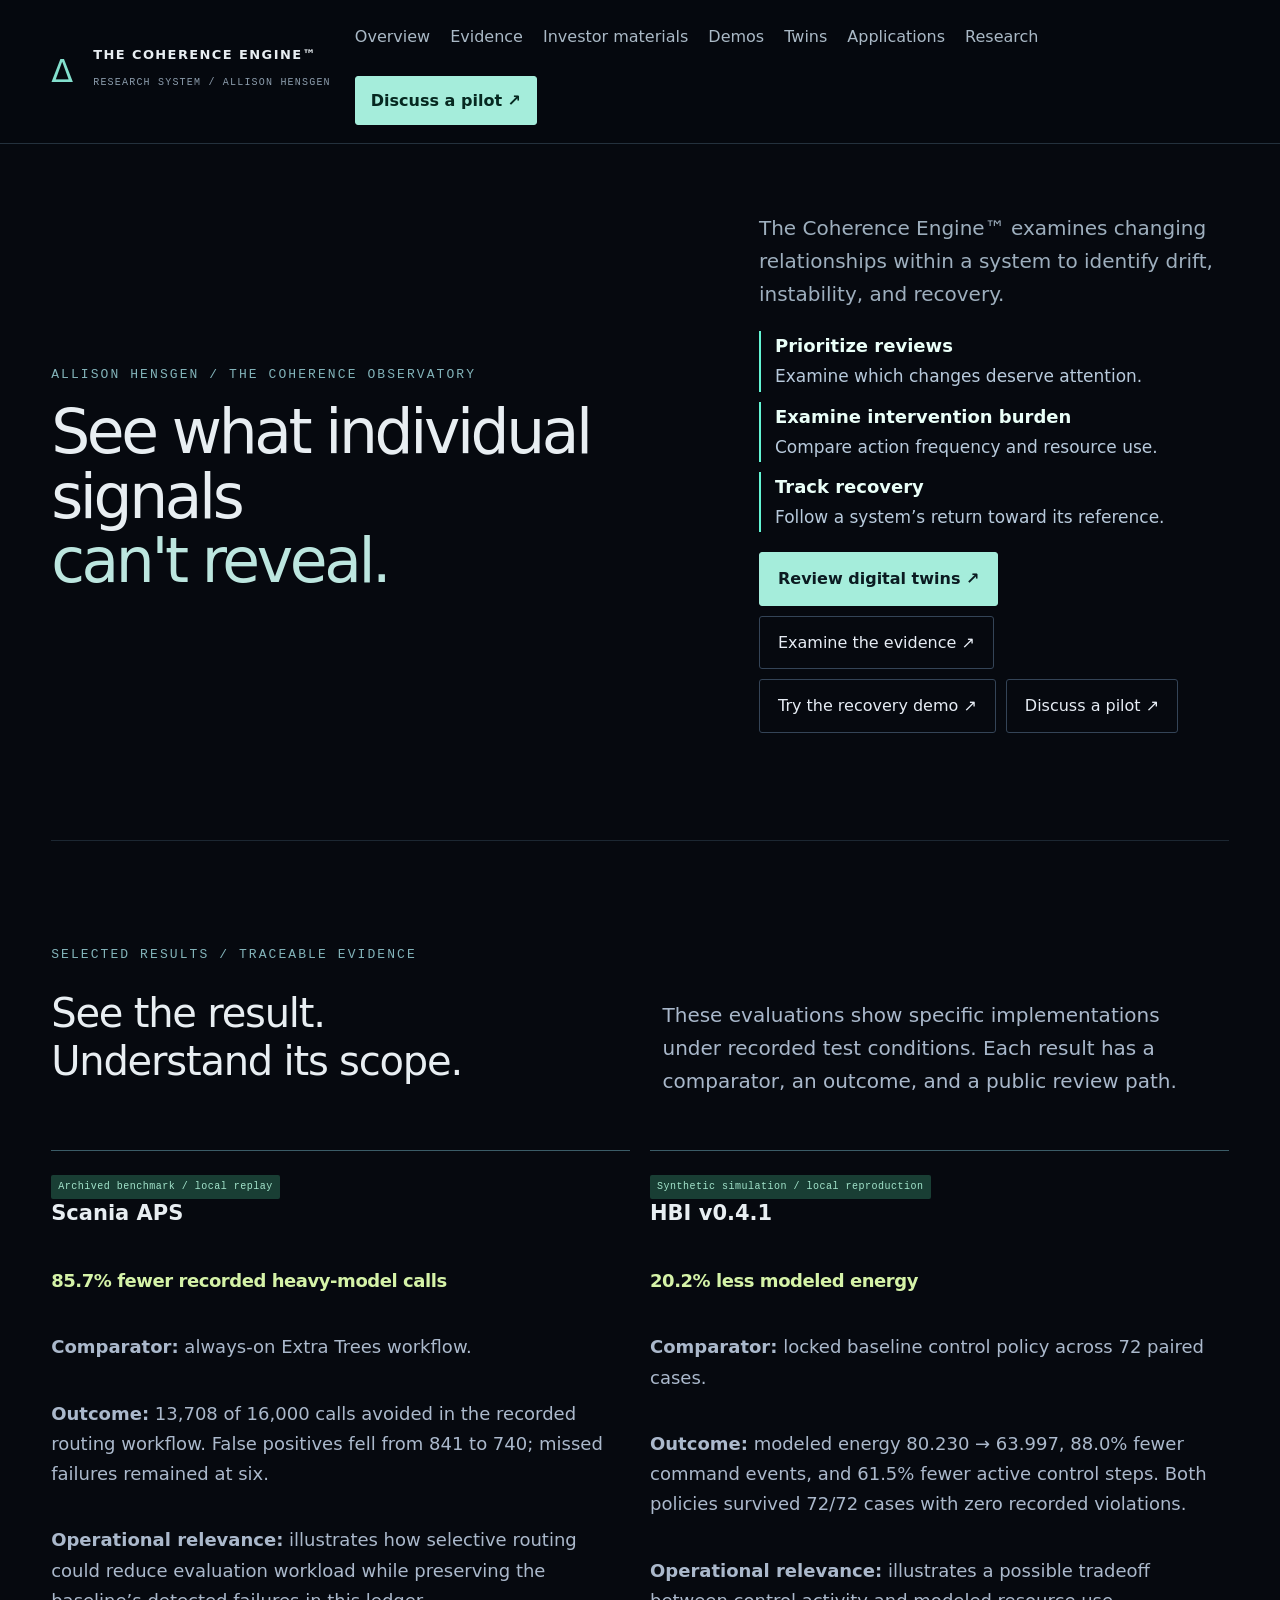
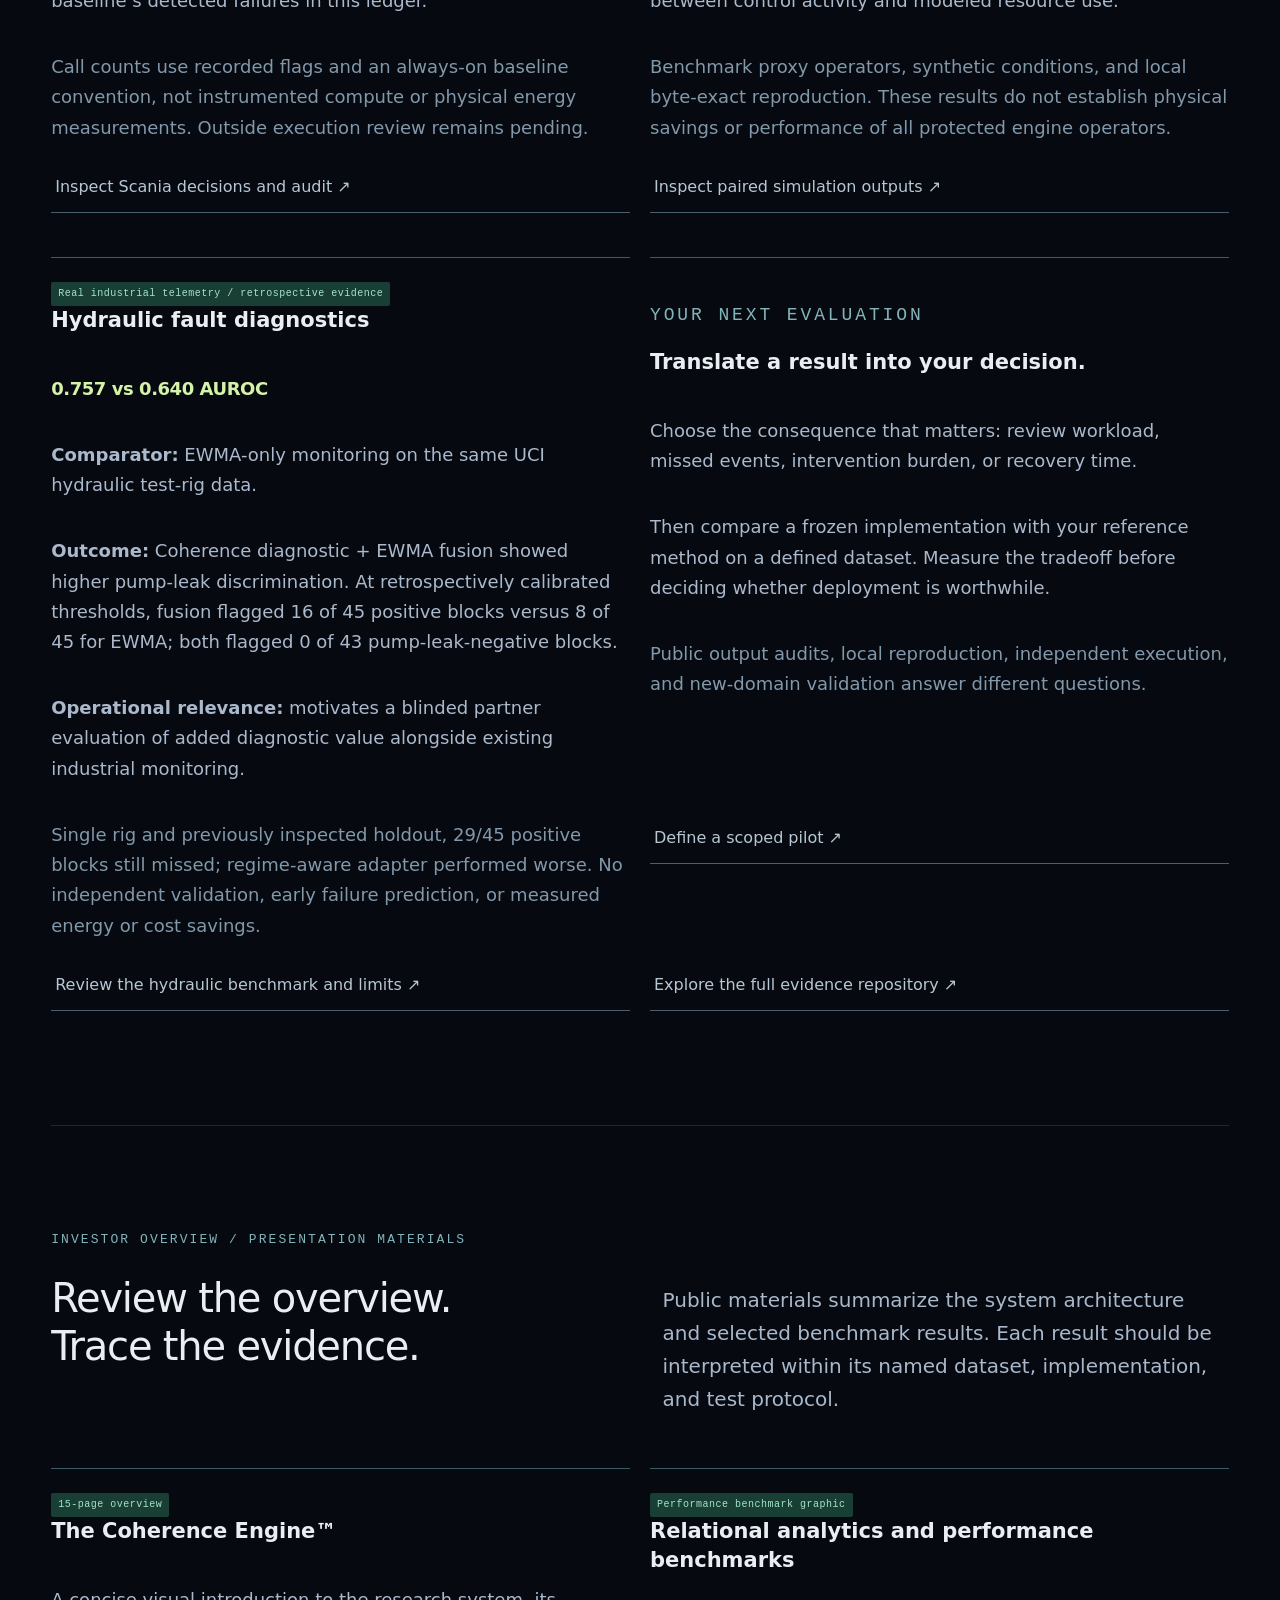
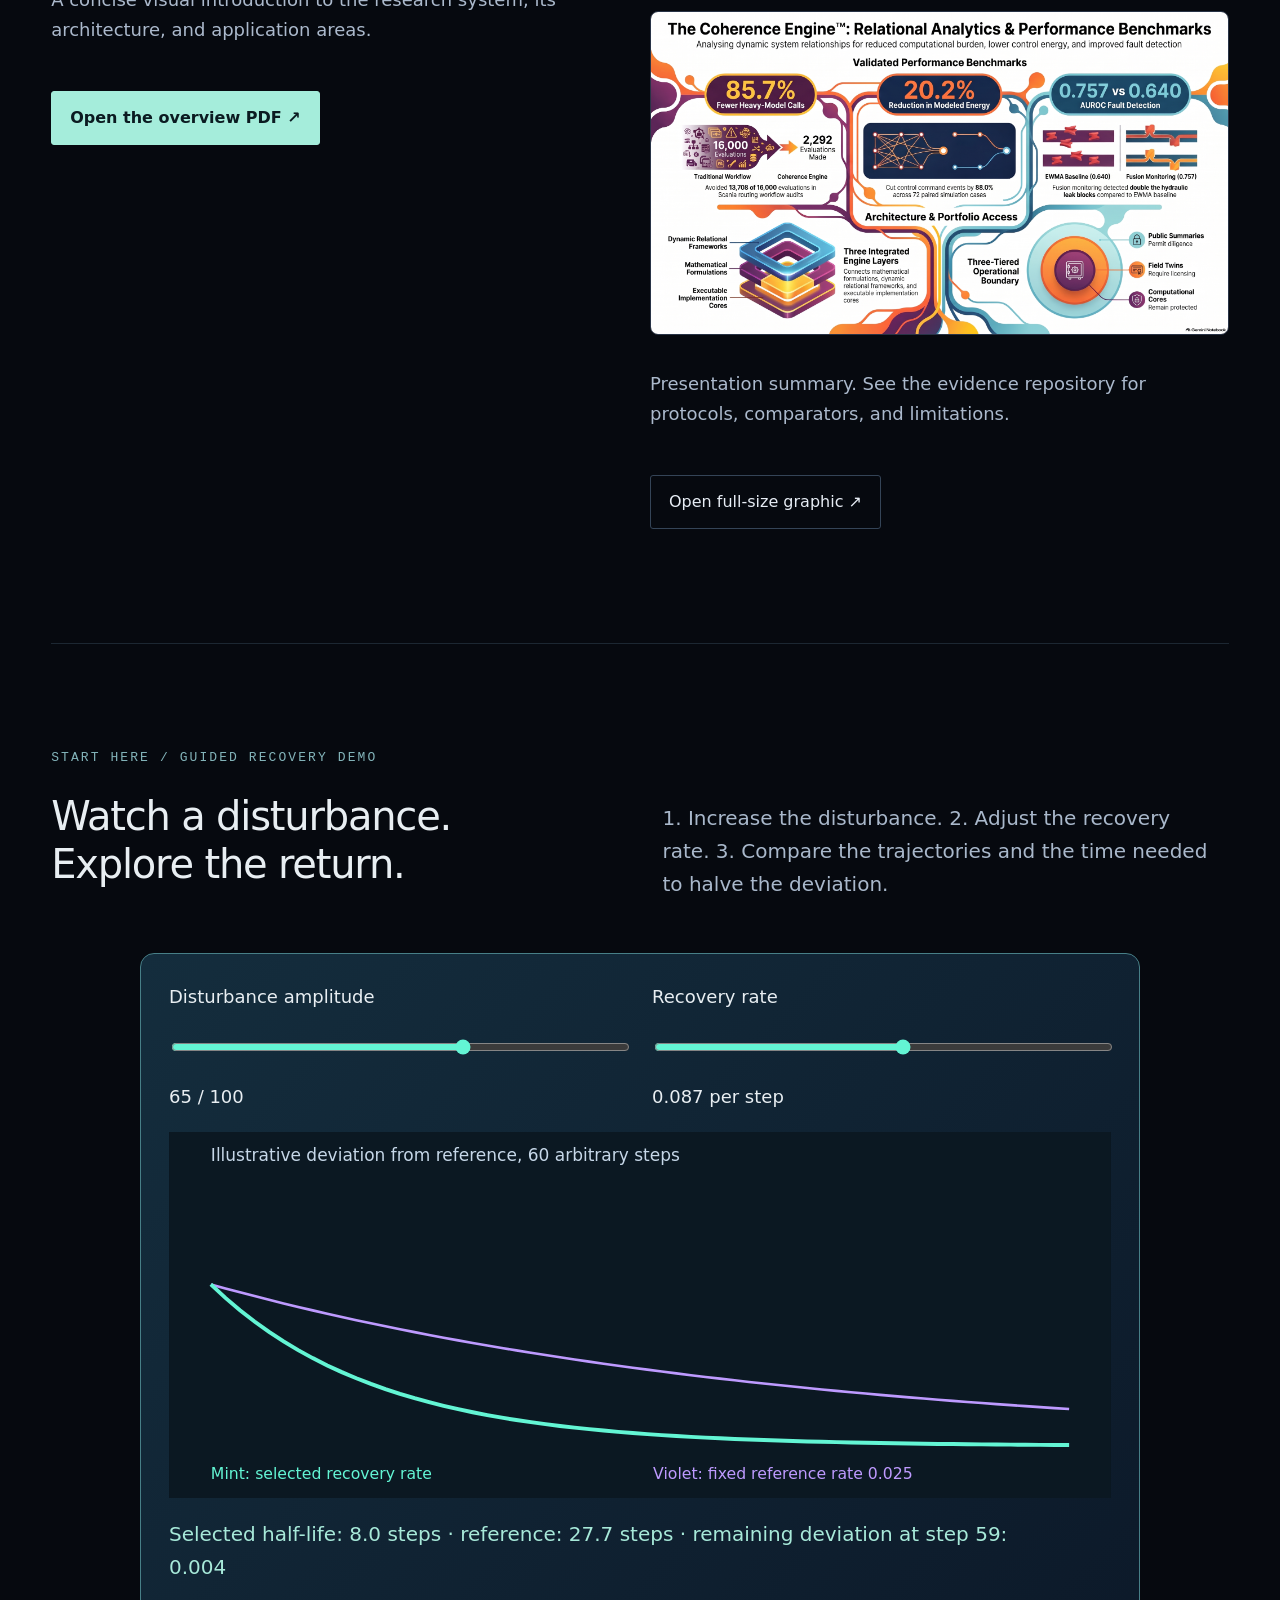
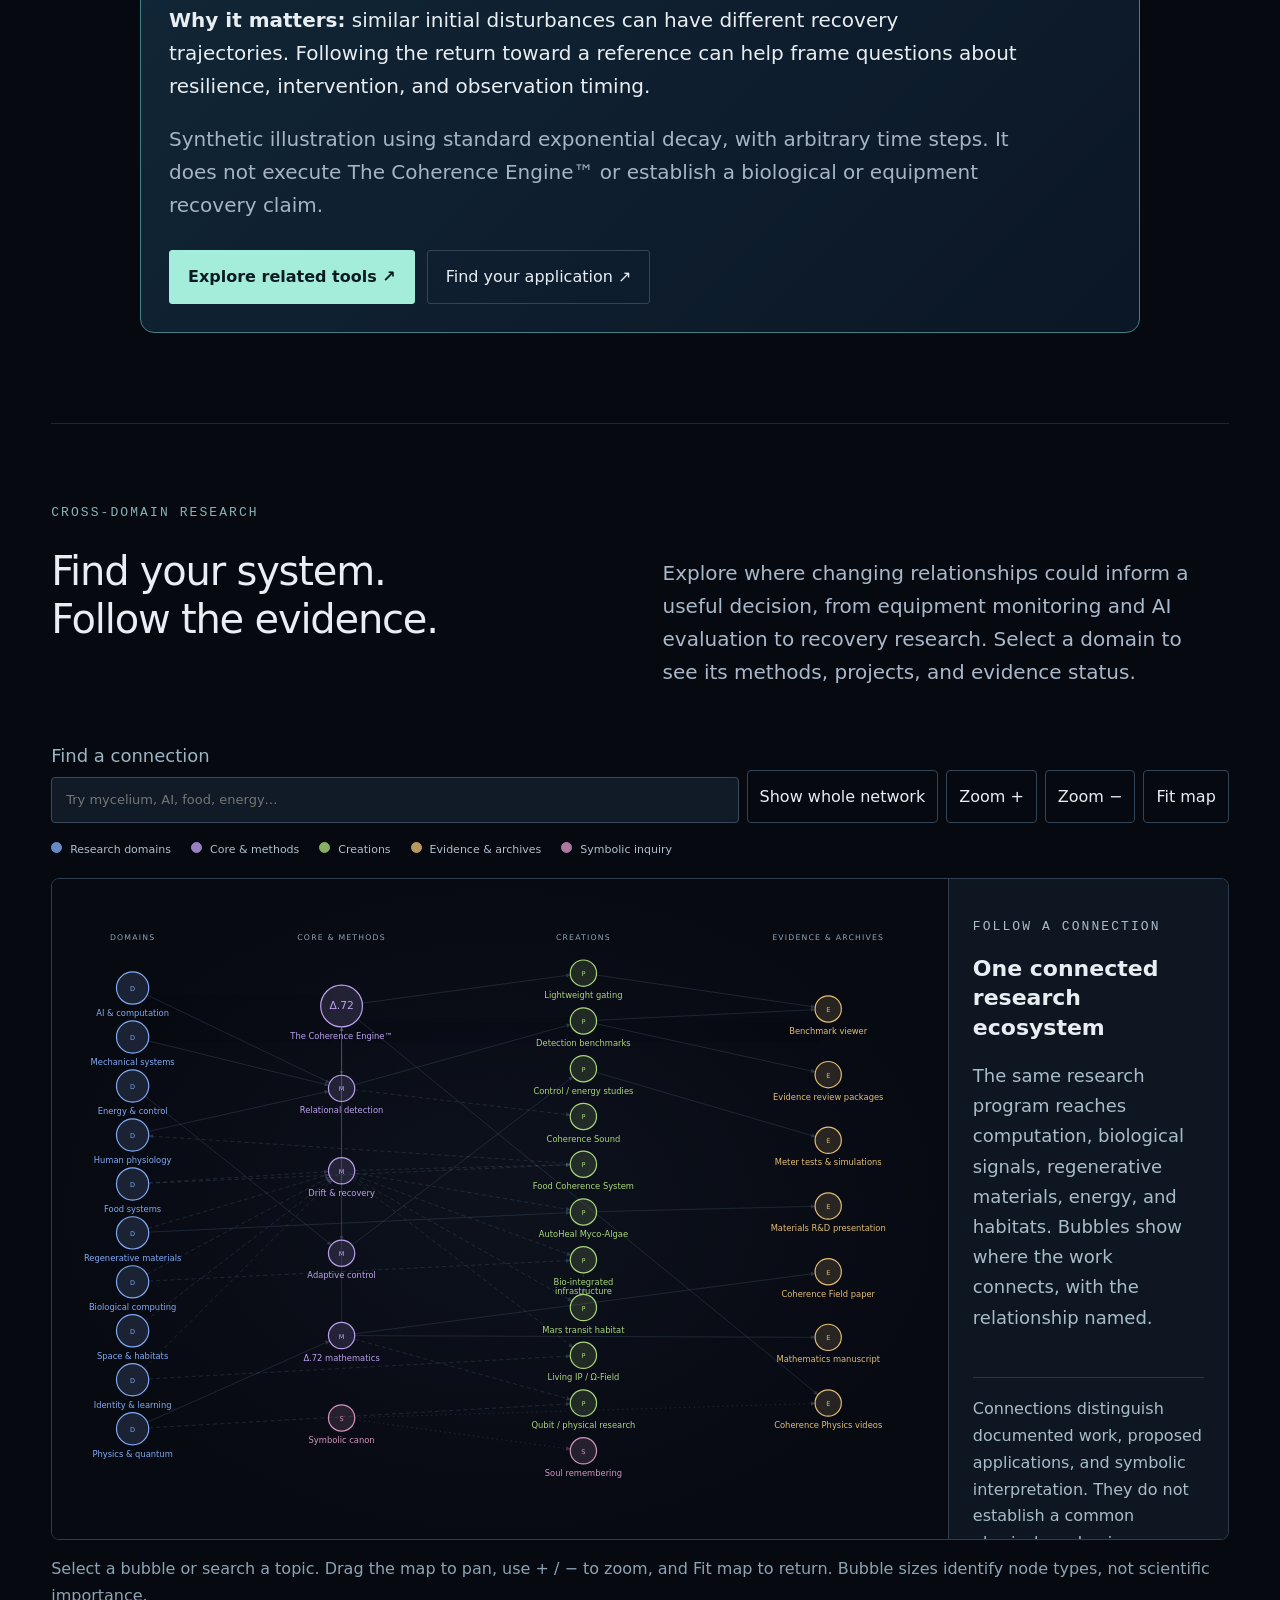
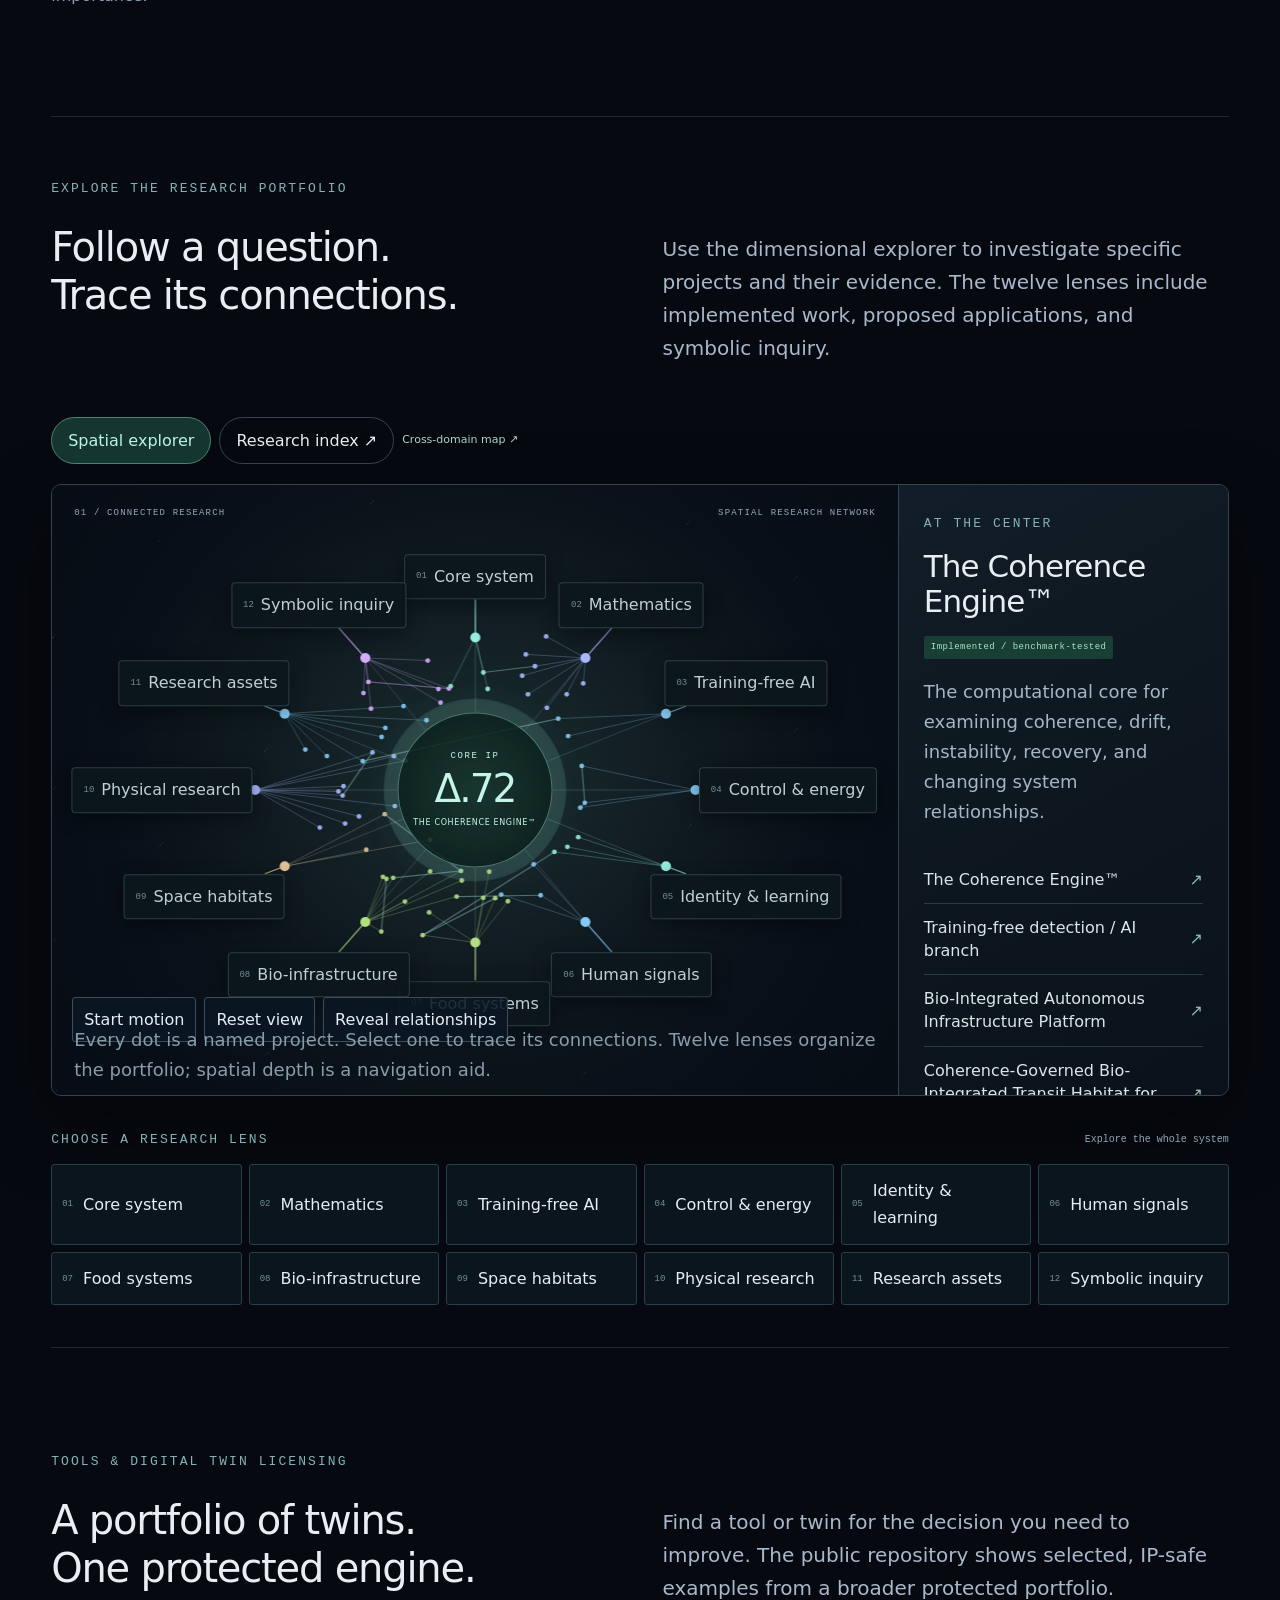
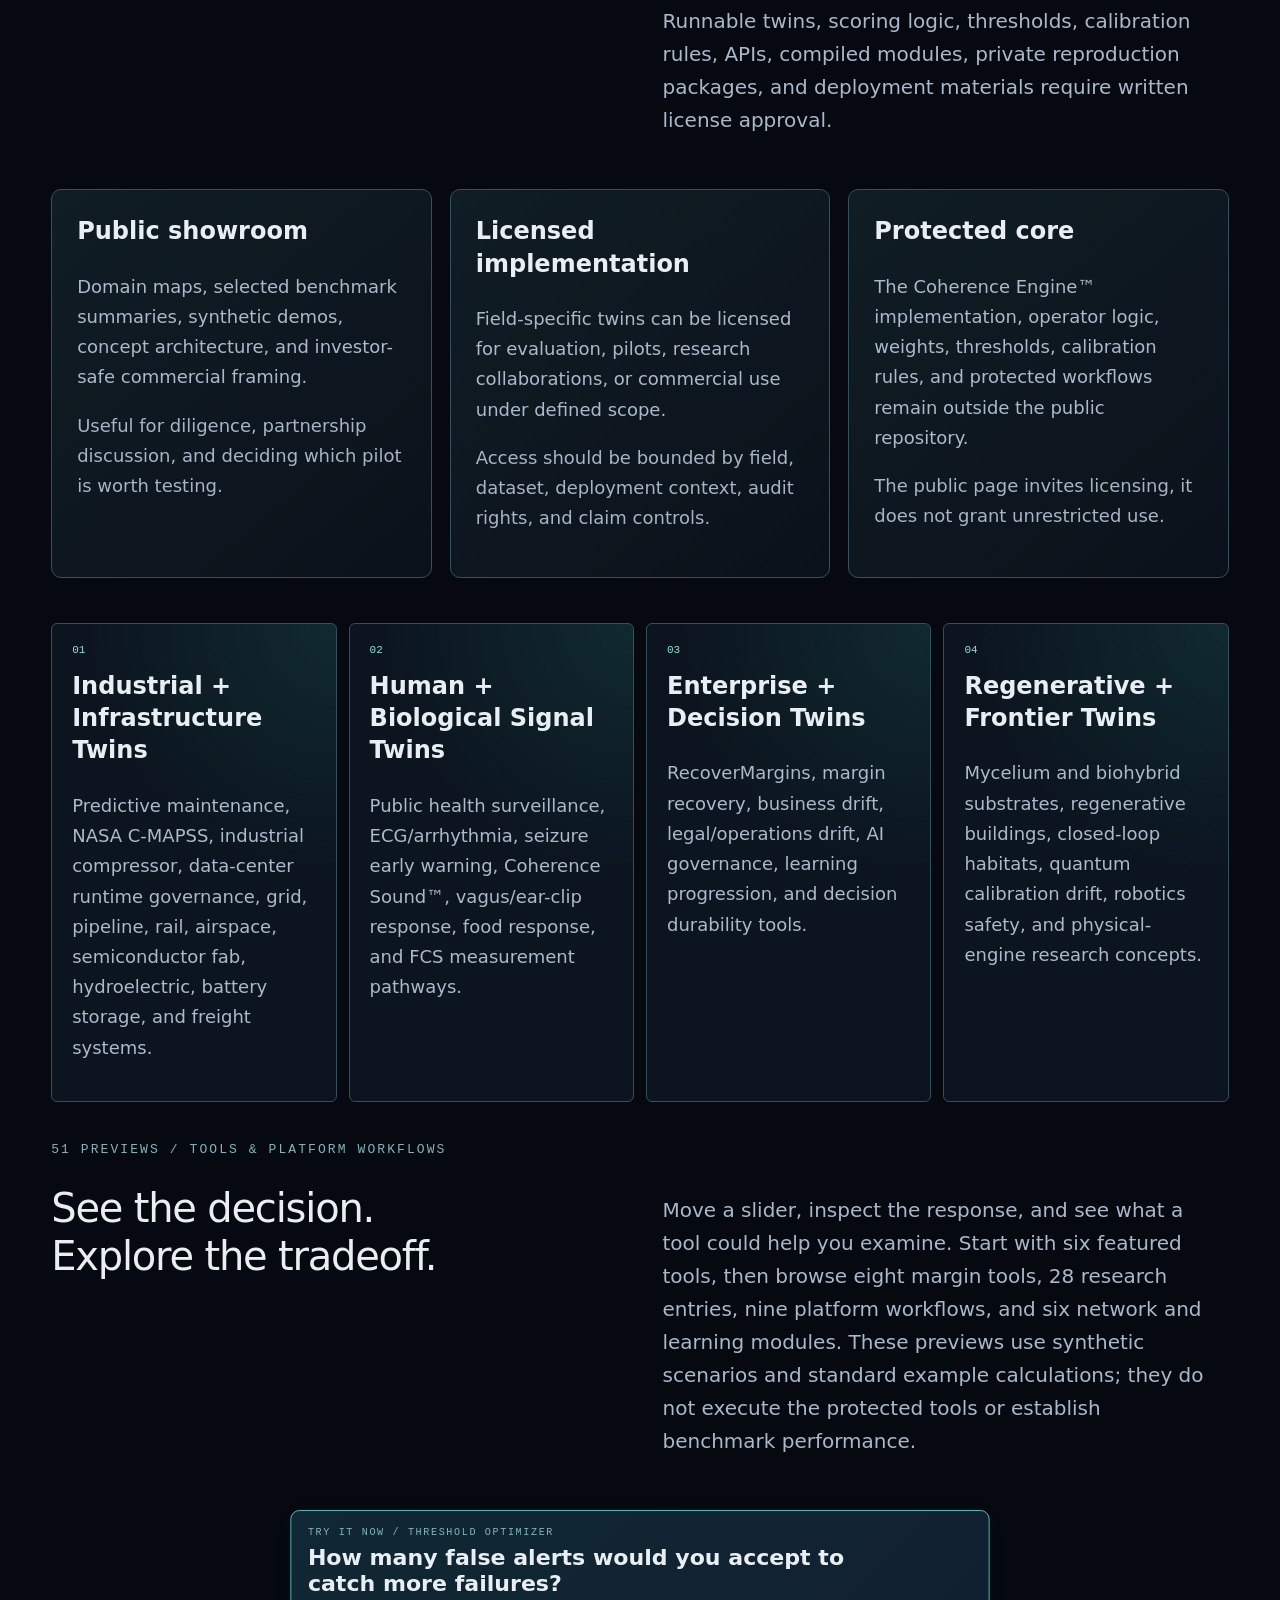
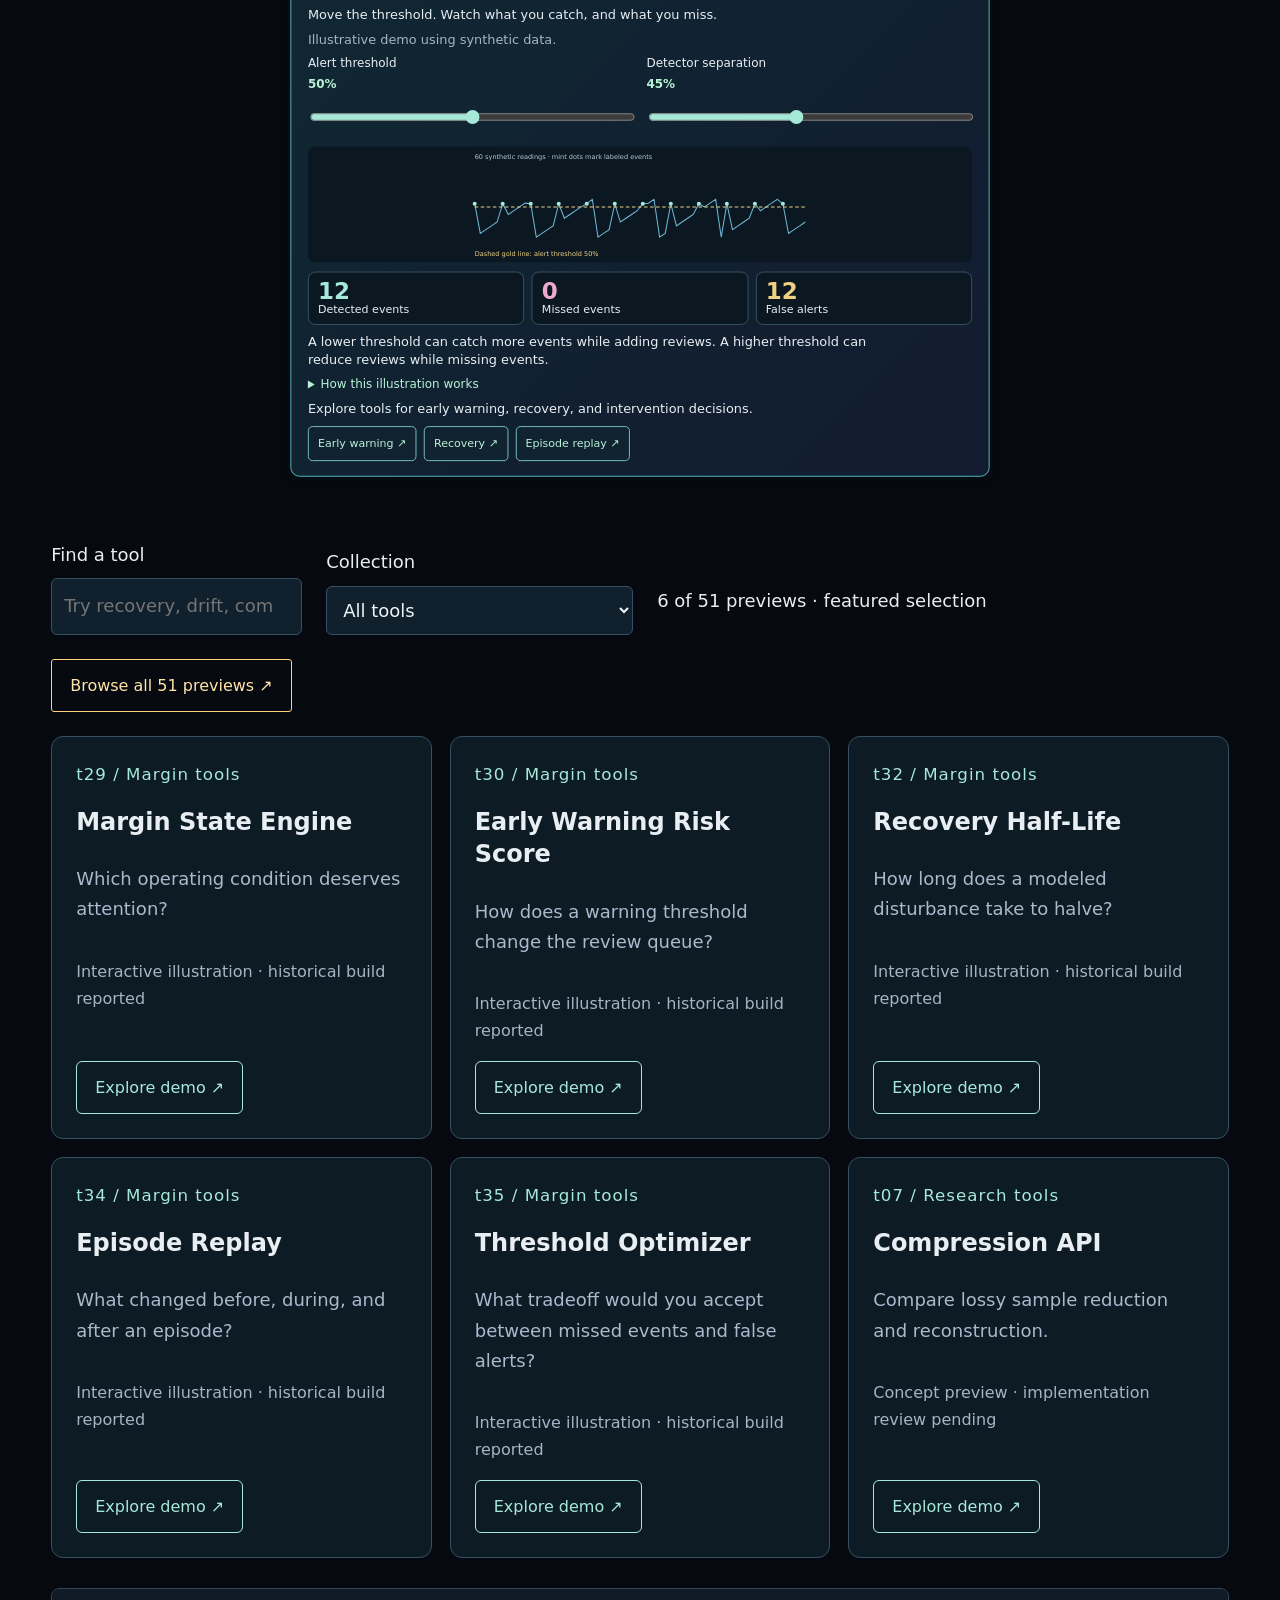
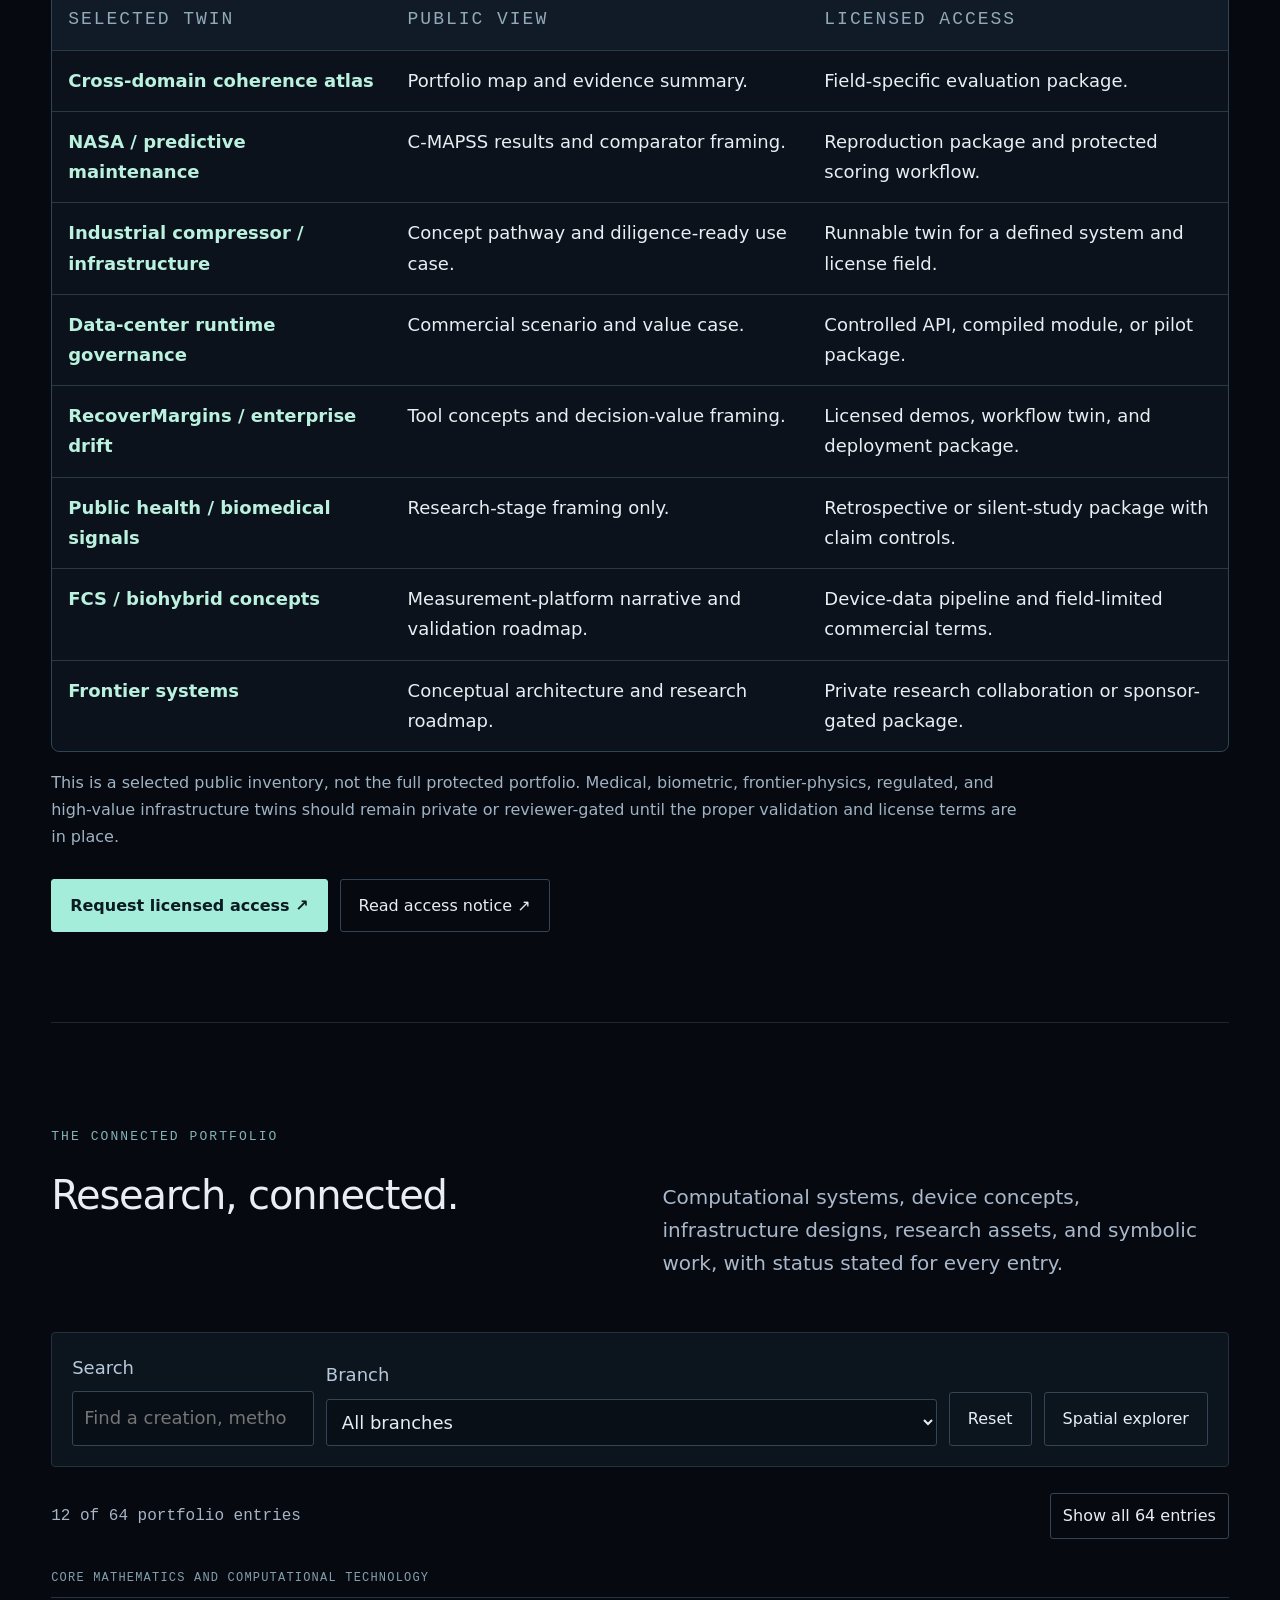
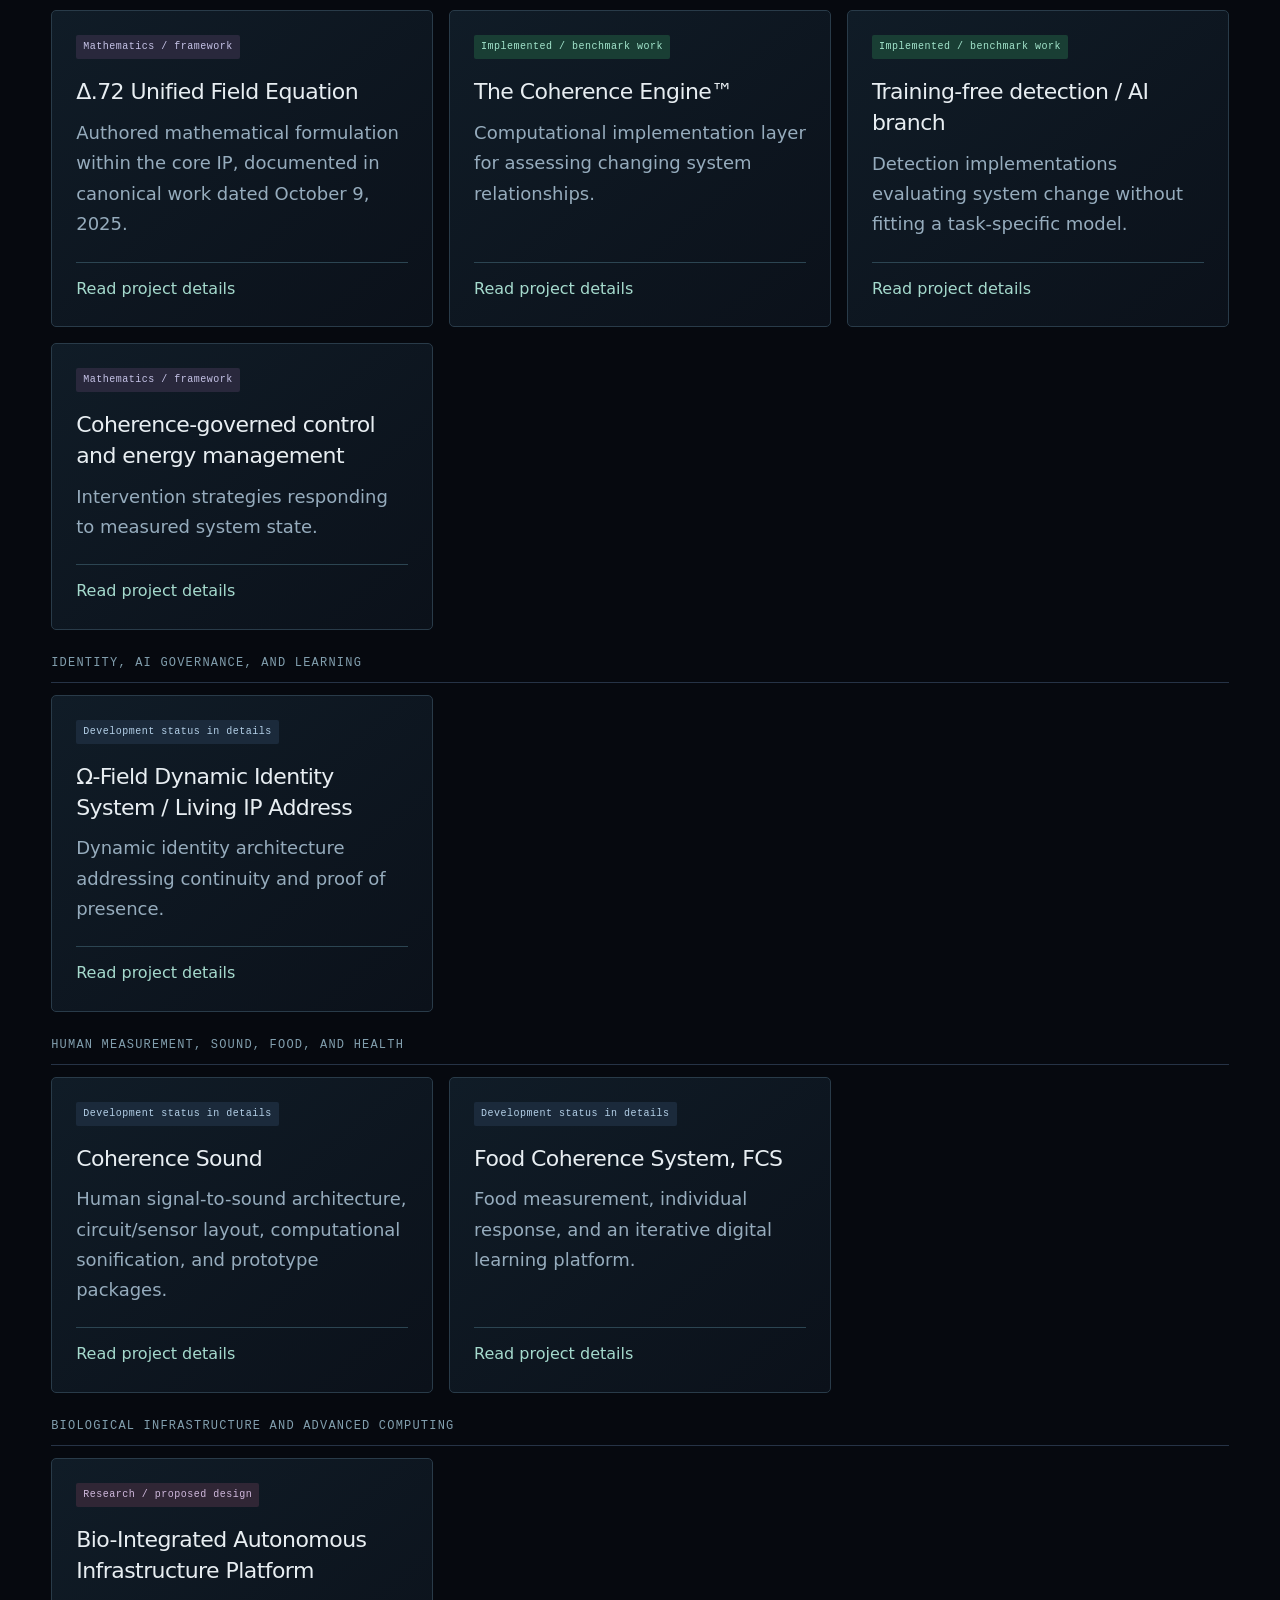
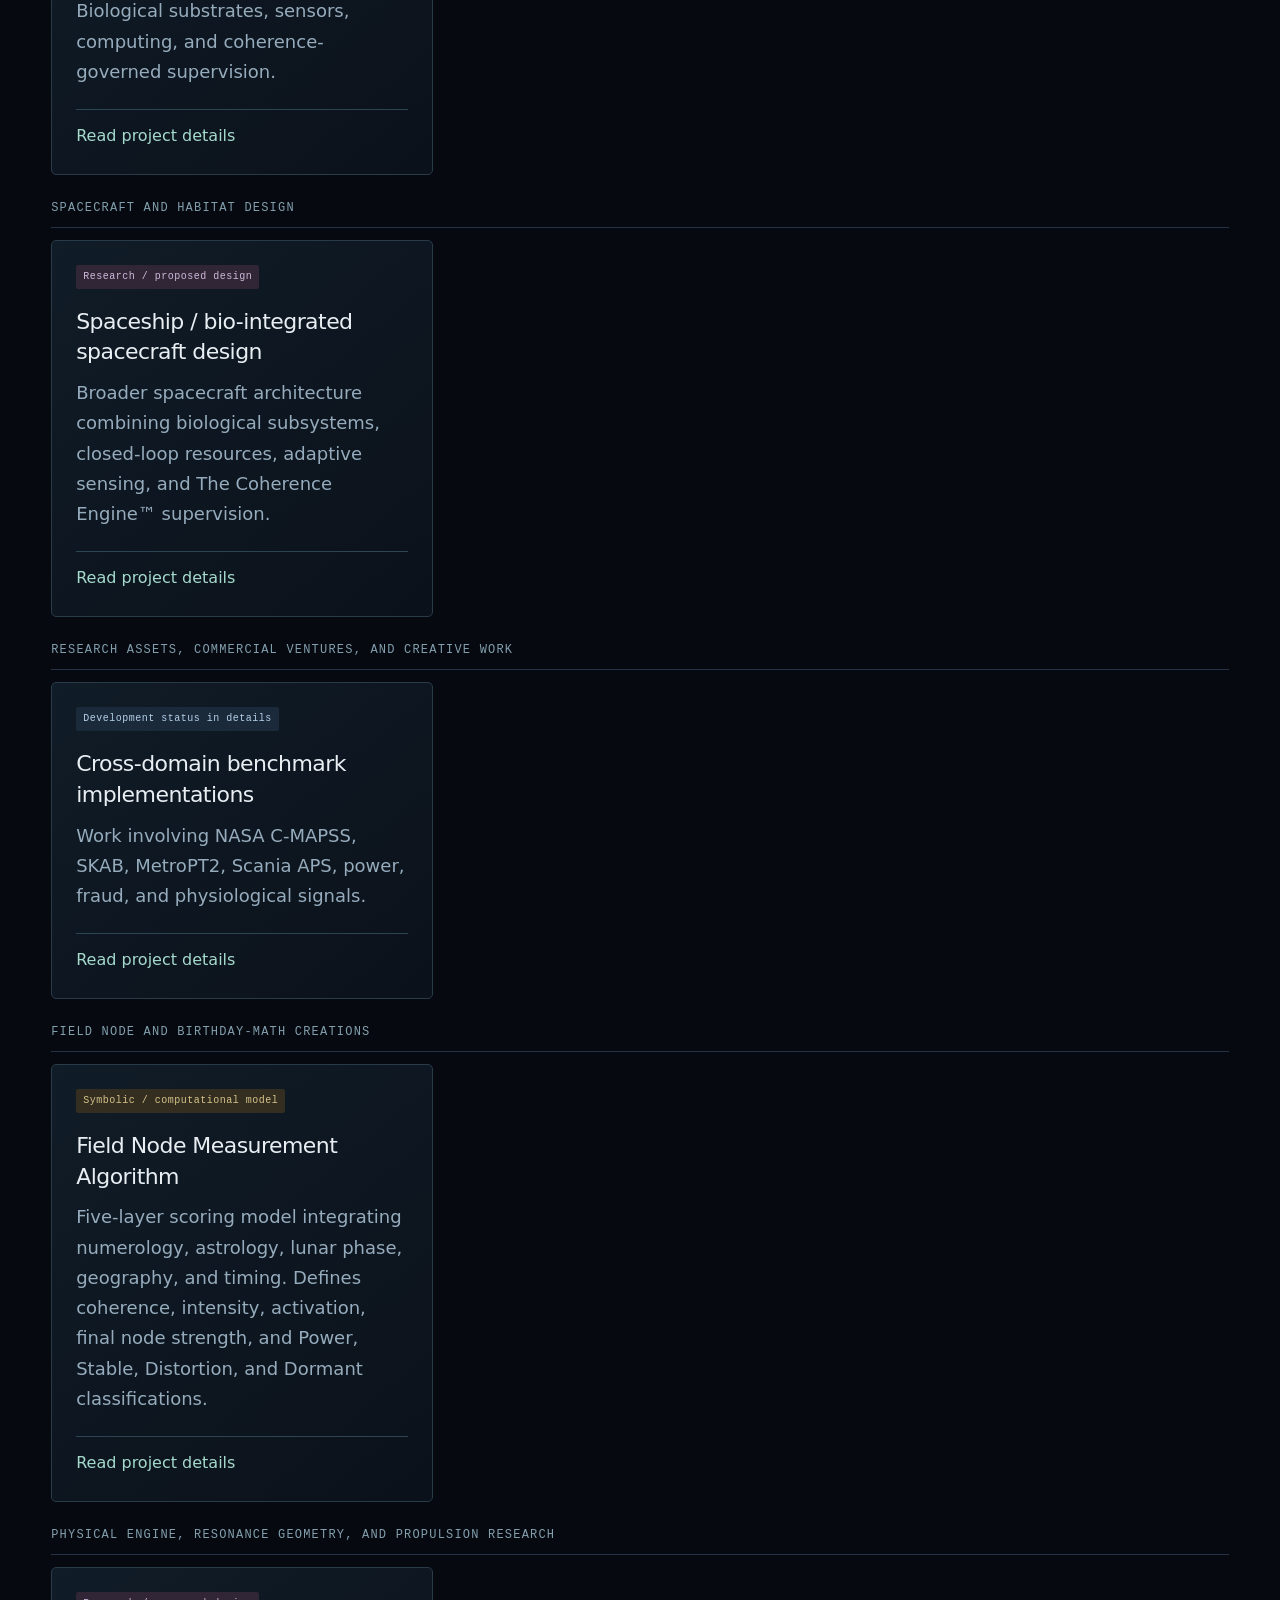
==== commit 39d5120e: "Add investor materials to the public site" ====
--- a/index.html
+++ b/index.html
@@ -16,8 +16,8 @@
 <meta name="twitter:image" content="https://coherenceengine.github.io/CoherenceEngine/social-preview.png">
 <meta name="twitter:image:alt" content="The Coherence Engine™ by Allison Hensgen, research across domains.">
 <link rel="stylesheet" href="reading-flow.css?v=20261008-readable2"><link rel="stylesheet" href="network-showroom.css?v=20261008"></head><body>
-<nav aria-label="Main navigation"><a class="brand" href="#home"><span>Δ</span><b>THE COHERENCE ENGINE™</b><small>RESEARCH SYSTEM / ALLISON HENSGEN</small></a><div><a href="#home">Overview</a><a href="#evidence">Evidence</a><a href="#guided-demo">Demos</a><a href="#licensing">Twins</a><a href="#domain-map">Applications</a><a href="#research">Research</a><a class="primary" href="#pilot">Discuss a pilot ↗</a></div></nav>
-<main><section id="home" class="observatory"><header class="obs-intro"><div><p class="eyebrow">ALLISON HENSGEN / THE COHERENCE OBSERVATORY</p><h1>See what individual signals<br><em>can't reveal.</em></h1></div><div class="obs-description"><p>The Coherence Engine™ examines changing relationships within a system to identify drift, instability, and recovery.</p><ul class="value-benefits"><li><strong>Prioritize reviews</strong><span>Examine which changes deserve attention.</span></li><li><strong>Examine intervention burden</strong><span>Compare action frequency and resource use.</span></li><li><strong>Track recovery</strong><span>Follow a system’s return toward its reference.</span></li></ul><div class="value-paths"><a class="primary" href="#licensing">Review digital twins ↗</a><a class="secondary" href="#evidence">Examine the evidence ↗</a><a class="secondary" href="#guided-demo">Try the recovery demo ↗</a><a class="secondary" href="#pilot">Discuss a pilot ↗</a></div></div></header></section><section id="evidence"><div class="sectionhead"><p class="eyebrow">SELECTED RESULTS / TRACEABLE EVIDENCE</p><h2>See the result.<br>Understand its scope.</h2><p>These evaluations show specific implementations under recorded test conditions. Each result has a comparator, an outcome, and a public review path.</p></div><div class="evidencegrid"><article><span class="badge built">Archived benchmark / local replay</span><h3>Scania APS</h3><p class="result-number">85.7% fewer recorded heavy-model calls</p><p><strong>Comparator:</strong> always-on Extra Trees workflow.</p><p><strong>Outcome:</strong> 13,708 of 16,000 calls avoided in the recorded routing workflow. False positives fell from 841 to 740; missed failures remained at six.</p><p><strong>Operational relevance:</strong> illustrates how selective routing could reduce evaluation workload while preserving the baseline’s detected failures in this ledger.</p><p class="muted">Call counts use recorded flags and an always-on baseline convention, not instrumented compute or physical energy measurements. Outside execution review remains pending.</p><a class="textlink" href="https://github.com/CoherenceEngine/Research/blob/main/validation/scania_v1/README.md" target="_blank" rel="noopener">Inspect Scania decisions and audit ↗</a></article><article><span class="badge built">Synthetic simulation / local reproduction</span><h3>HBI v0.4.1</h3><p class="result-number">20.2% less modeled energy</p><p><strong>Comparator:</strong> locked baseline control policy across 72 paired cases.</p><p><strong>Outcome:</strong> modeled energy 80.230 → 63.997, 88.0% fewer command events, and 61.5% fewer active control steps. Both policies survived 72/72 cases with zero recorded violations.</p><p><strong>Operational relevance:</strong> illustrates a possible tradeoff between control activity and modeled resource use.</p><p class="muted">Benchmark proxy operators, synthetic conditions, and local byte-exact reproduction. These results do not establish physical savings or performance of all protected engine operators.</p><a class="textlink" href="https://github.com/CoherenceEngine/Research/blob/main/validation/hbi_v0_4_1/README.md" target="_blank" rel="noopener">Inspect paired simulation outputs ↗</a></article><article><span class="badge built">Real industrial telemetry / retrospective evidence</span><h3>Hydraulic fault diagnostics</h3><p class="result-number">0.757 vs 0.640 AUROC</p><p><strong>Comparator:</strong> EWMA-only monitoring on the same UCI hydraulic test-rig data.</p><p><strong>Outcome:</strong> Coherence diagnostic + EWMA fusion showed higher pump-leak discrimination. At retrospectively calibrated thresholds, fusion flagged 16 of 45 positive blocks versus 8 of 45 for EWMA; both flagged 0 of 43 pump-leak-negative blocks.</p><p><strong>Operational relevance:</strong> motivates a blinded partner evaluation of added diagnostic value alongside existing industrial monitoring.</p><p class="muted">Single rig and previously inspected holdout, 29/45 positive blocks still missed; regime-aware adapter performed worse. No independent validation, early failure prediction, or measured energy or cost savings.</p><a class="textlink" href="https://github.com/CoherenceEngine/Research/blob/main/validation/hydraulic_pump_fusion_v1/README.md" target="_blank" rel="noopener">Review the hydraulic benchmark and limits ↗</a></article><article><p class="eyebrow">YOUR NEXT EVALUATION</p><h3>Translate a result into your decision.</h3><p>Choose the consequence that matters: review workload, missed events, intervention burden, or recovery time.</p><p>Then compare a frozen implementation with your reference method on a defined dataset. Measure the tradeoff before deciding whether deployment is worthwhile.</p><p class="muted">Public output audits, local reproduction, independent execution, and new-domain validation answer different questions.</p><a class="textlink" href="#pilot">Define a scoped pilot ↗</a><a class="textlink" href="https://github.com/CoherenceEngine/Research" target="_blank" rel="noopener">Explore the full evidence repository ↗</a></article></div></section><section id="guided-demo"><div class="sectionhead"><p class="eyebrow">START HERE / GUIDED RECOVERY DEMO</p><h2>Watch a disturbance.<br>Explore the return.</h2><p>1. Increase the disturbance. 2. Adjust the recovery rate. 3. Compare the trajectories and the time needed to halve the deviation.</p></div><div class="guided-panel"><div class="tool-demo-controls"><label>Disturbance amplitude<input id="guided-disturbance" type="range" min="0" max="100" value="65"><output id="guided-disturbance-value"></output></label><label>Recovery rate<input id="guided-rate" type="range" min="1" max="100" value="55"><output id="guided-rate-value"></output></label></div><svg id="guided-plot" viewBox="0 0 720 280" role="img" aria-label="Illustrative recovery trajectories"></svg><p id="guided-output" class="tool-output" aria-live="polite"></p><p><strong>Why it matters:</strong> similar initial disturbances can have different recovery trajectories. Following the return toward a reference can help frame questions about resilience, intervention, and observation timing.</p><p class="muted">Synthetic illustration using standard exponential decay, with arbitrary time steps. It does not execute The Coherence Engine™ or establish a biological or equipment recovery claim.</p><div class="evidenceactions"><a class="primary" href="#tools">Explore related tools ↗</a><a class="secondary" href="#domain-map">Find your application ↗</a></div></div></section><section id="domain-map" class="domain-section"><div class="sectionhead"><p class="eyebrow">CROSS-DOMAIN RESEARCH</p><h2>Find your system.<br>Follow the evidence.</h2><p>Explore where changing relationships could inform a useful decision, from equipment monitoring and AI evaluation to recovery research. Select a domain to see its methods, projects, and evidence status.</p></div><div class="bubble-toolbar"><label>Find a connection<input type="search" id="bubble-search" placeholder="Try mycelium, AI, food, energy…"></label><button id="bubble-all">Show whole network</button><button id="bubble-in">Zoom +</button><button id="bubble-out">Zoom −</button><button id="bubble-fit">Fit map</button></div><div class="bubble-legend"><span style="--bubble-color:#80aaf4">Research domains</span><span style="--bubble-color:#bca0ee">Core & methods</span><span style="--bubble-color:#a9d77b">Creations</span><span style="--bubble-color:#e2bd74">Evidence & archives</span><span style="--bubble-color:#d495be">Symbolic inquiry</span></div><div class="bubble-workspace"><div class="bubble-viewport"><svg id="bubble-svg" viewBox="0 0 1500 960" role="group" aria-label="Interactive cross-domain research map"></svg></div><aside id="bubble-inspector"><p class="eyebrow">FOLLOW A CONNECTION</p><h3 id="bubble-title">One connected research ecosystem</h3><p id="bubble-description">The same research program reaches computation, biological signals, regenerative materials, energy, and habitats. Bubbles show where the work connects, with the relationship named.</p><div id="bubble-connections"></div><div id="bubble-actions"></div><p class="bubble-note">Connections distinguish documented work, proposed applications, and symbolic interpretation. They do not establish a common physical mechanism or validation across every domain.</p></aside></div><p class="bubble-instruction">Select a bubble or search a topic. Drag the map to pan, use + / − to zoom, and Fit map to return. Bubble sizes identify node types, not scientific importance.</p></section><section id="observatory" class="observatory"><div class="sectionhead"><p class="eyebrow">EXPLORE THE RESEARCH PORTFOLIO</p><h2>Follow a question.<br>Trace its connections.</h2><p>Use the dimensional explorer to investigate specific projects and their evidence. The twelve lenses include implemented work, proposed applications, and symbolic inquiry.</p></div><div class="obs-view" role="group" aria-label="Portfolio view"><button id="spatial-view" class="selected" aria-pressed="true">Spatial explorer</button><button id="index-view" aria-pressed="false">Research index ↗</button><a class="obs-map-link" href="#domain-map">Cross-domain map ↗</a></div><div class="obs-workspace"><div class="obs-scene" id="scene"><div class="obs-scene-head"><span id="scene-title">01 / CONNECTED RESEARCH</span><span id="scene-type">SPATIAL RESEARCH NETWORK</span></div><canvas id="observatory-canvas" aria-label="Rotatable mathematical projection and conceptual research scenes. Select a research branch using the labelled buttons." tabindex="0"></canvas><div id="orbit-nodes" aria-label="Research branches"></div><button id="engine-node" class="engine-node"><small>CORE IP</small><strong>Δ.72</strong><span>THE COHERENCE ENGINE™</span></button><div class="obs-controls"><button id="obs-motion" aria-pressed="false">Start motion</button><button id="obs-reset">Reset view</button><button id="obs-relations" aria-pressed="false">Reveal relationships</button></div><p id="scene-caption">A projection of 12D geometry. Portfolio connections describe research organization, not physical equivalence.</p></div><aside class="obs-inspector" aria-label="Selected research" aria-live="polite"><p class="eyebrow" id="inspector-kicker">AT THE CENTER</p><h2 id="inspector-title">The Coherence Engine™</h2><span id="inspector-status" class="badge built">Implemented / benchmark-tested</span><p id="inspector-description">The computational core for examining coherence, drift, instability, recovery, and changing system relationships.</p><div id="relationship-list" hidden></div><div id="scene-projects"></div><div class="obs-inspector-actions"><button id="inspect-core">Read core project</button><a href="#evidence" class="textlink">Examine evidence ↗</a></div><div class="inspector-footer"><span>64 PORTFOLIO ENTRIES</span><span>12 NAVIGATION LENSES</span></div></aside></div><div class="obs-lens-heading"><p class="eyebrow">CHOOSE A RESEARCH LENS</p><span id="obs-lens-label">Explore the whole system</span></div><div id="obs-lenses" class="obs-lenses"></div></section><section id="licensing"><div class="sectionhead"><p class="eyebrow">TOOLS & DIGITAL TWIN LICENSING</p><h2>A portfolio of twins.<br>One protected engine.</h2><p>Find a tool or twin for the decision you need to improve. The public repository shows selected, IP-safe examples from a broader protected portfolio. Runnable twins, scoring logic, thresholds, calibration rules, APIs, compiled modules, private reproduction packages, and deployment materials require written license approval.</p></div><div class="licensegrid"><article><h3>Public showroom</h3><p>Domain maps, selected benchmark summaries, synthetic demos, concept architecture, and investor-safe commercial framing.</p><p class="muted">Useful for diligence, partnership discussion, and deciding which pilot is worth testing.</p></article><article><h3>Licensed implementation</h3><p>Field-specific twins can be licensed for evaluation, pilots, research collaborations, or commercial use under defined scope.</p><p class="muted">Access should be bounded by field, dataset, deployment context, audit rights, and claim controls.</p></article><article><h3>Protected core</h3><p>The Coherence Engine™ implementation, operator logic, weights, thresholds, calibration rules, and protected workflows remain outside the public repository.</p><p class="muted">The public page invites licensing, it does not grant unrestricted use.</p></article></div><div class="license-categories"><article><span>01</span><h3>Industrial + Infrastructure Twins</h3><p>Predictive maintenance, NASA C-MAPSS, industrial compressor, data-center runtime governance, grid, pipeline, rail, airspace, semiconductor fab, hydroelectric, battery storage, and freight systems.</p></article><article><span>02</span><h3>Human + Biological Signal Twins</h3><p>Public health surveillance, ECG/arrhythmia, seizure early warning, Coherence Sound™, vagus/ear-clip response, food response, and FCS measurement pathways.</p></article><article><span>03</span><h3>Enterprise + Decision Twins</h3><p>RecoverMargins, margin recovery, business drift, legal/operations drift, AI governance, learning progression, and decision durability tools.</p></article><article><span>04</span><h3>Regenerative + Frontier Twins</h3><p>Mycelium and biohybrid substrates, regenerative buildings, closed-loop habitats, quantum calibration drift, robotics safety, and physical-engine research concepts.</p></article></div><div id="tools" class="sectionhead"><p class="eyebrow">51 PREVIEWS / TOOLS & PLATFORM WORKFLOWS</p><h2>See the decision.<br>Explore the tradeoff.</h2><p>Move a slider, inspect the response, and see what a tool could help you examine. Start with six featured tools, then browse eight margin tools, 28 research entries, nine platform workflows, and six network and learning modules. These previews use synthetic scenarios and standard example calculations; they do not execute the protected tools or establish benchmark performance.</p></div><section id="threshold-feature" aria-labelledby="threshold-title">
+<nav aria-label="Main navigation"><a class="brand" href="#home"><span>Δ</span><b>THE COHERENCE ENGINE™</b><small>RESEARCH SYSTEM / ALLISON HENSGEN</small></a><div><a href="#home">Overview</a><a href="#evidence">Evidence</a><a href="#investor-materials">Investor materials</a><a href="#guided-demo">Demos</a><a href="#licensing">Twins</a><a href="#domain-map">Applications</a><a href="#research">Research</a><a class="primary" href="#pilot">Discuss a pilot ↗</a></div></nav>
+<main><section id="home" class="observatory"><header class="obs-intro"><div><p class="eyebrow">ALLISON HENSGEN / THE COHERENCE OBSERVATORY</p><h1>See what individual signals<br><em>can't reveal.</em></h1></div><div class="obs-description"><p>The Coherence Engine™ examines changing relationships within a system to identify drift, instability, and recovery.</p><ul class="value-benefits"><li><strong>Prioritize reviews</strong><span>Examine which changes deserve attention.</span></li><li><strong>Examine intervention burden</strong><span>Compare action frequency and resource use.</span></li><li><strong>Track recovery</strong><span>Follow a system’s return toward its reference.</span></li></ul><div class="value-paths"><a class="primary" href="#licensing">Review digital twins ↗</a><a class="secondary" href="#evidence">Examine the evidence ↗</a><a class="secondary" href="#guided-demo">Try the recovery demo ↗</a><a class="secondary" href="#pilot">Discuss a pilot ↗</a></div></div></header></section><section id="evidence"><div class="sectionhead"><p class="eyebrow">SELECTED RESULTS / TRACEABLE EVIDENCE</p><h2>See the result.<br>Understand its scope.</h2><p>These evaluations show specific implementations under recorded test conditions. Each result has a comparator, an outcome, and a public review path.</p></div><div class="evidencegrid"><article><span class="badge built">Archived benchmark / local replay</span><h3>Scania APS</h3><p class="result-number">85.7% fewer recorded heavy-model calls</p><p><strong>Comparator:</strong> always-on Extra Trees workflow.</p><p><strong>Outcome:</strong> 13,708 of 16,000 calls avoided in the recorded routing workflow. False positives fell from 841 to 740; missed failures remained at six.</p><p><strong>Operational relevance:</strong> illustrates how selective routing could reduce evaluation workload while preserving the baseline’s detected failures in this ledger.</p><p class="muted">Call counts use recorded flags and an always-on baseline convention, not instrumented compute or physical energy measurements. Outside execution review remains pending.</p><a class="textlink" href="https://github.com/CoherenceEngine/Research/blob/main/validation/scania_v1/README.md" target="_blank" rel="noopener">Inspect Scania decisions and audit ↗</a></article><article><span class="badge built">Synthetic simulation / local reproduction</span><h3>HBI v0.4.1</h3><p class="result-number">20.2% less modeled energy</p><p><strong>Comparator:</strong> locked baseline control policy across 72 paired cases.</p><p><strong>Outcome:</strong> modeled energy 80.230 → 63.997, 88.0% fewer command events, and 61.5% fewer active control steps. Both policies survived 72/72 cases with zero recorded violations.</p><p><strong>Operational relevance:</strong> illustrates a possible tradeoff between control activity and modeled resource use.</p><p class="muted">Benchmark proxy operators, synthetic conditions, and local byte-exact reproduction. These results do not establish physical savings or performance of all protected engine operators.</p><a class="textlink" href="https://github.com/CoherenceEngine/Research/blob/main/validation/hbi_v0_4_1/README.md" target="_blank" rel="noopener">Inspect paired simulation outputs ↗</a></article><article><span class="badge built">Real industrial telemetry / retrospective evidence</span><h3>Hydraulic fault diagnostics</h3><p class="result-number">0.757 vs 0.640 AUROC</p><p><strong>Comparator:</strong> EWMA-only monitoring on the same UCI hydraulic test-rig data.</p><p><strong>Outcome:</strong> Coherence diagnostic + EWMA fusion showed higher pump-leak discrimination. At retrospectively calibrated thresholds, fusion flagged 16 of 45 positive blocks versus 8 of 45 for EWMA; both flagged 0 of 43 pump-leak-negative blocks.</p><p><strong>Operational relevance:</strong> motivates a blinded partner evaluation of added diagnostic value alongside existing industrial monitoring.</p><p class="muted">Single rig and previously inspected holdout, 29/45 positive blocks still missed; regime-aware adapter performed worse. No independent validation, early failure prediction, or measured energy or cost savings.</p><a class="textlink" href="https://github.com/CoherenceEngine/Research/blob/main/validation/hydraulic_pump_fusion_v1/README.md" target="_blank" rel="noopener">Review the hydraulic benchmark and limits ↗</a></article><article><p class="eyebrow">YOUR NEXT EVALUATION</p><h3>Translate a result into your decision.</h3><p>Choose the consequence that matters: review workload, missed events, intervention burden, or recovery time.</p><p>Then compare a frozen implementation with your reference method on a defined dataset. Measure the tradeoff before deciding whether deployment is worthwhile.</p><p class="muted">Public output audits, local reproduction, independent execution, and new-domain validation answer different questions.</p><a class="textlink" href="#pilot">Define a scoped pilot ↗</a><a class="textlink" href="https://github.com/CoherenceEngine/Research" target="_blank" rel="noopener">Explore the full evidence repository ↗</a></article></div></section><section id="investor-materials" class="investor-materials"><div class="sectionhead"><p class="eyebrow">INVESTOR OVERVIEW / PRESENTATION MATERIALS</p><h2>Review the overview.<br>Trace the evidence.</h2><p>Public materials summarize the system architecture and selected benchmark results. Each result should be interpreted within its named dataset, implementation, and test protocol.</p></div><div class="evidencegrid"><article><span class="badge built">15-page overview</span><h3>The Coherence Engine™</h3><p>A concise visual introduction to the research system, its architecture, and application areas.</p><div class="evidenceactions"><a class="primary" href="investor-materials/The_Coherence_Engine.pdf">Open the overview PDF ↗</a></div></article><article><span class="badge built">Performance benchmark graphic</span><h3>Relational analytics and performance benchmarks</h3><a href="investor-materials/Relational_Analytics_and_Performance_Benchmarks.png"><img class="investor-chart" src="investor-materials/Relational_Analytics_and_Performance_Benchmarks.png" alt="Summary graphic of selected Coherence Engine performance benchmarks and architecture"></a><p>Presentation summary. See the evidence repository for protocols, comparators, and limitations.</p><div class="evidenceactions"><a class="secondary" href="investor-materials/Relational_Analytics_and_Performance_Benchmarks.png">Open full-size graphic ↗</a></div></article></div></section><section id="guided-demo"><div class="sectionhead"><p class="eyebrow">START HERE / GUIDED RECOVERY DEMO</p><h2>Watch a disturbance.<br>Explore the return.</h2><p>1. Increase the disturbance. 2. Adjust the recovery rate. 3. Compare the trajectories and the time needed to halve the deviation.</p></div><div class="guided-panel"><div class="tool-demo-controls"><label>Disturbance amplitude<input id="guided-disturbance" type="range" min="0" max="100" value="65"><output id="guided-disturbance-value"></output></label><label>Recovery rate<input id="guided-rate" type="range" min="1" max="100" value="55"><output id="guided-rate-value"></output></label></div><svg id="guided-plot" viewBox="0 0 720 280" role="img" aria-label="Illustrative recovery trajectories"></svg><p id="guided-output" class="tool-output" aria-live="polite"></p><p><strong>Why it matters:</strong> similar initial disturbances can have different recovery trajectories. Following the return toward a reference can help frame questions about resilience, intervention, and observation timing.</p><p class="muted">Synthetic illustration using standard exponential decay, with arbitrary time steps. It does not execute The Coherence Engine™ or establish a biological or equipment recovery claim.</p><div class="evidenceactions"><a class="primary" href="#tools">Explore related tools ↗</a><a class="secondary" href="#domain-map">Find your application ↗</a></div></div></section><section id="domain-map" class="domain-section"><div class="sectionhead"><p class="eyebrow">CROSS-DOMAIN RESEARCH</p><h2>Find your system.<br>Follow the evidence.</h2><p>Explore where changing relationships could inform a useful decision, from equipment monitoring and AI evaluation to recovery research. Select a domain to see its methods, projects, and evidence status.</p></div><div class="bubble-toolbar"><label>Find a connection<input type="search" id="bubble-search" placeholder="Try mycelium, AI, food, energy…"></label><button id="bubble-all">Show whole network</button><button id="bubble-in">Zoom +</button><button id="bubble-out">Zoom −</button><button id="bubble-fit">Fit map</button></div><div class="bubble-legend"><span style="--bubble-color:#80aaf4">Research domains</span><span style="--bubble-color:#bca0ee">Core & methods</span><span style="--bubble-color:#a9d77b">Creations</span><span style="--bubble-color:#e2bd74">Evidence & archives</span><span style="--bubble-color:#d495be">Symbolic inquiry</span></div><div class="bubble-workspace"><div class="bubble-viewport"><svg id="bubble-svg" viewBox="0 0 1500 960" role="group" aria-label="Interactive cross-domain research map"></svg></div><aside id="bubble-inspector"><p class="eyebrow">FOLLOW A CONNECTION</p><h3 id="bubble-title">One connected research ecosystem</h3><p id="bubble-description">The same research program reaches computation, biological signals, regenerative materials, energy, and habitats. Bubbles show where the work connects, with the relationship named.</p><div id="bubble-connections"></div><div id="bubble-actions"></div><p class="bubble-note">Connections distinguish documented work, proposed applications, and symbolic interpretation. They do not establish a common physical mechanism or validation across every domain.</p></aside></div><p class="bubble-instruction">Select a bubble or search a topic. Drag the map to pan, use + / − to zoom, and Fit map to return. Bubble sizes identify node types, not scientific importance.</p></section><section id="observatory" class="observatory"><div class="sectionhead"><p class="eyebrow">EXPLORE THE RESEARCH PORTFOLIO</p><h2>Follow a question.<br>Trace its connections.</h2><p>Use the dimensional explorer to investigate specific projects and their evidence. The twelve lenses include implemented work, proposed applications, and symbolic inquiry.</p></div><div class="obs-view" role="group" aria-label="Portfolio view"><button id="spatial-view" class="selected" aria-pressed="true">Spatial explorer</button><button id="index-view" aria-pressed="false">Research index ↗</button><a class="obs-map-link" href="#domain-map">Cross-domain map ↗</a></div><div class="obs-workspace"><div class="obs-scene" id="scene"><div class="obs-scene-head"><span id="scene-title">01 / CONNECTED RESEARCH</span><span id="scene-type">SPATIAL RESEARCH NETWORK</span></div><canvas id="observatory-canvas" aria-label="Rotatable mathematical projection and conceptual research scenes. Select a research branch using the labelled buttons." tabindex="0"></canvas><div id="orbit-nodes" aria-label="Research branches"></div><button id="engine-node" class="engine-node"><small>CORE IP</small><strong>Δ.72</strong><span>THE COHERENCE ENGINE™</span></button><div class="obs-controls"><button id="obs-motion" aria-pressed="false">Start motion</button><button id="obs-reset">Reset view</button><button id="obs-relations" aria-pressed="false">Reveal relationships</button></div><p id="scene-caption">A projection of 12D geometry. Portfolio connections describe research organization, not physical equivalence.</p></div><aside class="obs-inspector" aria-label="Selected research" aria-live="polite"><p class="eyebrow" id="inspector-kicker">AT THE CENTER</p><h2 id="inspector-title">The Coherence Engine™</h2><span id="inspector-status" class="badge built">Implemented / benchmark-tested</span><p id="inspector-description">The computational core for examining coherence, drift, instability, recovery, and changing system relationships.</p><div id="relationship-list" hidden></div><div id="scene-projects"></div><div class="obs-inspector-actions"><button id="inspect-core">Read core project</button><a href="#evidence" class="textlink">Examine evidence ↗</a></div><div class="inspector-footer"><span>64 PORTFOLIO ENTRIES</span><span>12 NAVIGATION LENSES</span></div></aside></div><div class="obs-lens-heading"><p class="eyebrow">CHOOSE A RESEARCH LENS</p><span id="obs-lens-label">Explore the whole system</span></div><div id="obs-lenses" class="obs-lenses"></div></section><section id="licensing"><div class="sectionhead"><p class="eyebrow">TOOLS & DIGITAL TWIN LICENSING</p><h2>A portfolio of twins.<br>One protected engine.</h2><p>Find a tool or twin for the decision you need to improve. The public repository shows selected, IP-safe examples from a broader protected portfolio. Runnable twins, scoring logic, thresholds, calibration rules, APIs, compiled modules, private reproduction packages, and deployment materials require written license approval.</p></div><div class="licensegrid"><article><h3>Public showroom</h3><p>Domain maps, selected benchmark summaries, synthetic demos, concept architecture, and investor-safe commercial framing.</p><p class="muted">Useful for diligence, partnership discussion, and deciding which pilot is worth testing.</p></article><article><h3>Licensed implementation</h3><p>Field-specific twins can be licensed for evaluation, pilots, research collaborations, or commercial use under defined scope.</p><p class="muted">Access should be bounded by field, dataset, deployment context, audit rights, and claim controls.</p></article><article><h3>Protected core</h3><p>The Coherence Engine™ implementation, operator logic, weights, thresholds, calibration rules, and protected workflows remain outside the public repository.</p><p class="muted">The public page invites licensing, it does not grant unrestricted use.</p></article></div><div class="license-categories"><article><span>01</span><h3>Industrial + Infrastructure Twins</h3><p>Predictive maintenance, NASA C-MAPSS, industrial compressor, data-center runtime governance, grid, pipeline, rail, airspace, semiconductor fab, hydroelectric, battery storage, and freight systems.</p></article><article><span>02</span><h3>Human + Biological Signal Twins</h3><p>Public health surveillance, ECG/arrhythmia, seizure early warning, Coherence Sound™, vagus/ear-clip response, food response, and FCS measurement pathways.</p></article><article><span>03</span><h3>Enterprise + Decision Twins</h3><p>RecoverMargins, margin recovery, business drift, legal/operations drift, AI governance, learning progression, and decision durability tools.</p></article><article><span>04</span><h3>Regenerative + Frontier Twins</h3><p>Mycelium and biohybrid substrates, regenerative buildings, closed-loop habitats, quantum calibration drift, robotics safety, and physical-engine research concepts.</p></article></div><div id="tools" class="sectionhead"><p class="eyebrow">51 PREVIEWS / TOOLS & PLATFORM WORKFLOWS</p><h2>See the decision.<br>Explore the tradeoff.</h2><p>Move a slider, inspect the response, and see what a tool could help you examine. Start with six featured tools, then browse eight margin tools, 28 research entries, nine platform workflows, and six network and learning modules. These previews use synthetic scenarios and standard example calculations; they do not execute the protected tools or establish benchmark performance.</p></div><section id="threshold-feature" aria-labelledby="threshold-title">
 <p class="eyebrow">TRY IT NOW / THRESHOLD OPTIMIZER</p><h3 id="threshold-title">How many false alerts would you accept to catch more failures?</h3>
 <p>Move the threshold. Watch what you catch, and what you miss.</p><p class="muted">Illustrative demo using synthetic data.</p>
 <div class="threshold-controls"><label>Alert threshold <output id="threshold-value">50%</output><input id="threshold-slider" type="range" min="0" max="100" value="50"></label><label>Detector separation <output id="separation-value">45%</output><input id="separation-slider" type="range" min="0" max="100" value="45"></label></div>
--- a/style.css
+++ b/style.css
@@ -1,4 +1,4 @@
-*{box-sizing:border-box}html{scroll-behavior:smooth;scroll-padding-top:110px}body{margin:0;background:#080c14;color:#e7edf5;font:16px/1.65 system-ui,-apple-system,sans-serif}a{color:inherit;text-decoration:none}button,input,select{font:inherit}button,a,input,select{touch-action:manipulation}a:focus-visible,button:focus-visible,input:focus-visible,select:focus-visible{outline:3px solid #8af0d5;outline-offset:4px}nav{display:flex;align-items:center;justify-content:space-between;gap:24px;padding:21px 5%;border-bottom:1px solid #263142;background:#080c14f5;position:sticky;top:0;z-index:10}nav div{display:flex;gap:24px;font-size:14px;flex-wrap:wrap}.brand{letter-spacing:.11em;font-size:14px;white-space:nowrap}.brand span{font-size:27px;color:#83dfcd;vertical-align:middle;margin-right:10px}main{max-width:1340px;margin:auto;padding:0 42px}section{padding:84px 0;border-bottom:1px solid #202b3c}.hero{display:grid;grid-template-columns:1.15fr 1fr;gap:32px;align-items:center;min-height:610px}.eyebrow{font-size:12px;letter-spacing:.19em;color:#8bafc4;font-weight:600}h1{font-size:clamp(42px,5.5vw,76px);line-height:1.1;font-weight:500;letter-spacing:-.05em;margin:24px 0}h1 em{font-style:normal;color:#87dfce}h2{font-size:clamp(29px,3.2vw,44px);line-height:1.2;font-weight:500;letter-spacing:-.03em;margin:15px 0 20px}h3{font-size:20px;line-height:1.35;font-weight:550;margin-top:0}.intro{font-size:20px;line-height:1.6;max-width:640px}.sub,.muted{color:#a6b4c6}.actions,.evidenceactions{display:flex;gap:12px;flex-wrap:wrap;margin-top:28px}.primary,.secondary,button{display:inline-flex;align-items:center;justify-content:center;padding:12px 18px;border:1px solid #344457;border-radius:6px;font-size:14px;cursor:pointer;background:transparent;color:#e7edf5}.primary{background:#8be1d0;color:#0b1b21;border-color:#8be1d0;font-weight:600}.secondary:hover,button:hover{background:#172336}.hero-art svg{width:100%;height:auto}.hero-art p{font-size:12px;text-align:center;color:#92a1b4}.sectionhead{max-width:810px;margin-bottom:32px}.sectionhead>p:last-child{color:#a9b8cb}.coregrid,.evidencegrid,.researchgrid{display:grid;grid-template-columns:repeat(3,1fr);gap:18px}article{border:1px solid #283346;border-radius:10px;background:#0e1521;padding:25px}article p{color:#abb9cc}article.corefocus{border-color:#659e96;background:#102328}.number{display:block;color:#7191a8;font:14px ui-monospace,monospace;margin-bottom:25px}.badge{display:inline-block;font-size:12px;padding:4px 8px;border-radius:4px;background:#1b2a3b;color:#b4d0e8}.built{background:#163d34;color:#99e7cf}.mathematics{background:#292440;color:#c4b8f0}.proposed{background:#32243c;color:#d6b9e8}.symbolic{background:#3a3020;color:#e6ce91}.toolbar{display:flex;gap:12px;align-items:end;flex-wrap:wrap;margin-top:32px}.toolbar label{display:flex;flex-direction:column;gap:8px;color:#b9c9dd;font-size:14px}.toolbar label:first-child{flex:1;min-width:230px}input,select{background:#111b28;color:#e7edf5;border:1px solid #344457;border-radius:6px;padding:11px;min-height:46px;max-width:100%}.branchgroup{margin-top:36px}.branchgroup h3{font-size:18px;color:#b4ccdf;font-weight:500;padding-bottom:12px;border-bottom:1px solid #263346}.cards{display:grid;grid-template-columns:repeat(3,1fr);gap:16px}.projectcard{display:flex;flex-direction:column;align-items:flex-start;padding:23px}.projectcard h4{font-size:18px;line-height:1.4;margin:18px 0 10px}.projectcard p{font-size:15px;margin:0 0 22px}.projectcard button{margin-top:auto}.researchgrid{grid-template-columns:repeat(2,1fr)}.researchnote{margin-top:24px;border-left:2px solid #83dfcd;padding:8px 25px}.researchnote p{max-width:850px;color:#afbed0}.profile{display:grid;grid-template-columns:1.4fr 1fr;gap:60px}.profile aside{border-left:1px solid #2d3b50;padding:24px 0 24px 32px}.profile aside a{display:block;color:#9bdccb;margin:17px 0;overflow-wrap:anywhere}footer{max-width:1340px;margin:auto;padding:36px 42px;color:#93a3b8;font-size:13px;display:flex;justify-content:space-between;gap:20px;flex-wrap:wrap}footer p{max-width:960px;margin:0}dialog{background:#111b29;color:#edf3fa;border:1px solid #49647c;border-radius:12px;padding:28px;max-width:650px;width:calc(100% - 32px);max-height:85vh}dialog::backdrop{background:#030710c9}dialog>button{float:right;margin-bottom:20px}#dialog-content{clear:both}#dialog-content h2{font-size:28px}#dialog-content p{color:#b3c3d6}.empty{padding:24px;border:1px solid #334258}.toolbar a{min-height:46px}@media(max-width:950px){nav{align-items:flex-start;flex-direction:column;gap:10px}.hero{grid-template-columns:1fr;min-height:0}.hero-art{max-width:500px;margin:auto;width:100%}.cards,.coregrid,.evidencegrid{grid-template-columns:repeat(2,1fr)}.profile{grid-template-columns:1fr;gap:20px}}@media(max-width:620px){main{padding:0 20px}section{padding:54px 0}nav{padding:15px 20px}nav div{gap:12px;font-size:13px}.brand{font-size:12px}.hero{gap:15px}.cards,.coregrid,.evidencegrid,.researchgrid{grid-template-columns:1fr}.toolbar label{width:100%}.toolbar input,.toolbar select{width:100%}.profile aside{padding-left:20px}.intro{font-size:18px}footer{padding:28px 20px}}@media(prefers-reduced-motion:reduce){html{scroll-behavior:auto}}
+*{box-sizing:border-box}html{scroll-behavior:smooth;scroll-padding-top:110px}body{margin:0;background:#080c14;color:#e7edf5;font:16px/1.65 system-ui,-apple-system,sans-serif}a{color:inherit;text-decoration:none}button,input,select{font:inherit}button,a,input,select{touch-action:manipulation}a:focus-visible,button:focus-visible,input:focus-visible,select:focus-visible{outline:3px solid #8af0d5;outline-offset:4px}nav{display:flex;align-items:center;justify-content:space-between;gap:24px;padding:21px 5%;border-bottom:1px solid #263142;background:#080c14f5;position:sticky;top:0;z-index:10}nav div{display:flex;gap:24px;font-size:14px;flex-wrap:wrap}.brand{letter-spacing:.11em;font-size:14px;white-space:nowrap}.brand span{font-size:27px;color:#83dfcd;vertical-align:middle;margin-right:10px}main{max-width:1340px;margin:auto;padding:0 42px}section{padding:84px 0;border-bottom:1px solid #202b3c}.hero{display:grid;grid-template-columns:1.15fr 1fr;gap:32px;align-items:center;min-height:610px}.eyebrow{font-size:12px;letter-spacing:.19em;color:#8bafc4;font-weight:600}h1{font-size:clamp(42px,5.5vw,76px);line-height:1.1;font-weight:500;letter-spacing:-.05em;margin:24px 0}h1 em{font-style:normal;color:#87dfce}h2{font-size:clamp(29px,3.2vw,44px);line-height:1.2;font-weight:500;letter-spacing:-.03em;margin:15px 0 20px}h3{font-size:20px;line-height:1.35;font-weight:550;margin-top:0}.intro{font-size:20px;line-height:1.6;max-width:640px}.sub,.muted{color:#a6b4c6}.actions,.evidenceactions{display:flex;gap:12px;flex-wrap:wrap;margin-top:28px}.primary,.secondary,button{display:inline-flex;align-items:center;justify-content:center;padding:12px 18px;border:1px solid #344457;border-radius:6px;font-size:14px;cursor:pointer;background:transparent;color:#e7edf5}.primary{background:#8be1d0;color:#0b1b21;border-color:#8be1d0;font-weight:600}.secondary:hover,button:hover{background:#172336}.hero-art svg{width:100%;height:auto}.hero-art p{font-size:12px;text-align:center;color:#92a1b4}.sectionhead{max-width:810px;margin-bottom:32px}.sectionhead>p:last-child{color:#a9b8cb}.coregrid,.evidencegrid,.researchgrid{display:grid;grid-template-columns:repeat(3,1fr);gap:18px}.evidencegrid{grid-template-columns:repeat(2,minmax(0,1fr))}article{border:1px solid #283346;border-radius:10px;background:#0e1521;padding:25px}article p{color:#abb9cc}article.corefocus{border-color:#659e96;background:#102328}.number{display:block;color:#7191a8;font:14px ui-monospace,monospace;margin-bottom:25px}.badge{display:inline-block;font-size:12px;padding:4px 8px;border-radius:4px;background:#1b2a3b;color:#b4d0e8}.built{background:#163d34;color:#99e7cf}.mathematics{background:#292440;color:#c4b8f0}.proposed{background:#32243c;color:#d6b9e8}.symbolic{background:#3a3020;color:#e6ce91}.toolbar{display:flex;gap:12px;align-items:end;flex-wrap:wrap;margin-top:32px}.toolbar label{display:flex;flex-direction:column;gap:8px;color:#b9c9dd;font-size:14px}.toolbar label:first-child{flex:1;min-width:230px}input,select{background:#111b28;color:#e7edf5;border:1px solid #344457;border-radius:6px;padding:11px;min-height:46px;max-width:100%}.branchgroup{margin-top:36px}.branchgroup h3{font-size:18px;color:#b4ccdf;font-weight:500;padding-bottom:12px;border-bottom:1px solid #263346}.cards{display:grid;grid-template-columns:repeat(3,1fr);gap:16px}.projectcard{display:flex;flex-direction:column;align-items:flex-start;padding:23px}.projectcard h4{font-size:18px;line-height:1.4;margin:18px 0 10px}.projectcard p{font-size:15px;margin:0 0 22px}.projectcard button{margin-top:auto}.researchgrid{grid-template-columns:repeat(2,1fr)}.researchnote{margin-top:24px;border-left:2px solid #83dfcd;padding:8px 25px}.researchnote p{max-width:850px;color:#afbed0}.profile{display:grid;grid-template-columns:1.4fr 1fr;gap:60px}.profile aside{border-left:1px solid #2d3b50;padding:24px 0 24px 32px}.profile aside a{display:block;color:#9bdccb;margin:17px 0;overflow-wrap:anywhere}footer{max-width:1340px;margin:auto;padding:36px 42px;color:#93a3b8;font-size:13px;display:flex;justify-content:space-between;gap:20px;flex-wrap:wrap}footer p{max-width:960px;margin:0}dialog{background:#111b29;color:#edf3fa;border:1px solid #49647c;border-radius:12px;padding:28px;max-width:650px;width:calc(100% - 32px);max-height:85vh}dialog::backdrop{background:#030710c9}dialog>button{float:right;margin-bottom:20px}#dialog-content{clear:both}#dialog-content h2{font-size:28px}#dialog-content p{color:#b3c3d6}.empty{padding:24px;border:1px solid #334258}.toolbar a{min-height:46px}.investor-chart{display:block;width:100%;height:auto;margin:16px 0;border:1px solid #283346;border-radius:8px}@media(max-width:950px){nav{align-items:flex-start;flex-direction:column;gap:10px}.hero{grid-template-columns:1fr;min-height:0}.hero-art{max-width:500px;margin:auto;width:100%}.cards,.coregrid,.evidencegrid{grid-template-columns:repeat(2,1fr)}.profile{grid-template-columns:1fr;gap:20px}}@media(max-width:620px){main{padding:0 20px}section{padding:54px 0}nav{padding:15px 20px}nav div{gap:12px;font-size:13px}.brand{font-size:12px}.hero{gap:15px}.cards,.coregrid,.evidencegrid,.researchgrid{grid-template-columns:1fr}.toolbar label{width:100%}.toolbar input,.toolbar select{width:100%}.profile aside{padding-left:20px}.intro{font-size:18px}footer{padding:28px 20px}}@media(prefers-reduced-motion:reduce){html{scroll-behavior:auto}}
 /* Dimensional research system */
 :root{--ink:#06090f;--surface:#0c131c;--line:#24313d;--signal:#a5eddb;--muted:#91a3b5}body{background:var(--ink);color:#e8eef2}nav{padding:18px 4%;background:#06090ff2;border-color:var(--line)}nav .brand{display:grid;grid-template-columns:34px auto;grid-template-rows:auto auto;column-gap:8px;letter-spacing:.1em}nav .brand span{grid-row:1/3;font-size:32px;margin:0}nav .brand b{font-size:13px;font-weight:600}nav .brand small{font:10px/1.5 ui-monospace,monospace;letter-spacing:.12em;color:#8c9cac}nav div a{color:#aab9c6;padding:5px 0}nav div a:hover{color:var(--signal)}main{max-width:1500px;padding:0 4%}section{padding:90px 0;border-color:#1c2732}.dimension-hero{display:grid;grid-template-columns:.9fr 1.25fr;gap:30px;min-height:680px;align-items:center;padding:55px 0 30px;border:0}.hero-copy{position:relative;z-index:1}.hero-copy h1{font-size:clamp(52px,5.8vw,88px);font-weight:400;line-height:.99;letter-spacing:-.055em;margin:25px 0}.hero-copy h1 em{color:var(--signal)}.hero-copy .intro{font-size:18px;max-width:420px;color:#afbfcc}.eyebrow{font:11px/1.6 ui-monospace,monospace;letter-spacing:.16em;color:#83b4ba}.hero-status{display:flex;flex-direction:column;border-left:2px solid var(--signal);padding:2px 16px;margin:24px 0;gap:4px}.hero-status span:last-child{font:12px ui-monospace,monospace;color:#9ab2b5}.status-line{font-size:16px}.primary{background:var(--signal);border-color:var(--signal);border-radius:3px}.secondary,button{border-radius:3px}.textlink{font-size:14px;display:flex;align-items:center;padding:12px 4px;color:#b7c7d3;border-bottom:1px solid #4c5e6b}.dimensional-stage{height:570px;position:relative;overflow:hidden;border:1px solid #263844;background:radial-gradient(ellipse at center,#15283255,#06090f 68%);border-radius:5px}.stage-top{position:absolute;top:20px;left:20px;right:20px;display:flex;justify-content:space-between;color:#8fb0bb;font:10px ui-monospace,monospace;letter-spacing:.11em;z-index:2}.dimensional-stage canvas{width:100%;height:100%;display:block;touch-action:none;cursor:grab}.stage-core{position:absolute;top:50%;left:50%;transform:translate(-50%,-50%);text-align:center;pointer-events:none;display:flex;flex-direction:column;width:230px;background:radial-gradient(ellipse,#06090fea,transparent 72%);padding:25px 0}.stage-core strong{font-size:59px;font-weight:400;line-height:1.3;color:#ccf2e8}.stage-core span{font:9px ui-monospace,monospace;letter-spacing:.15em;color:#a4b6c0}.stage-controls{position:absolute;left:20px;bottom:42px;display:flex;align-items:center;gap:10px}.stage-controls button{font-size:12px;padding:7px 10px;background:#0b1621cc;border-color:#354a58}.stage-controls>span{font:11px ui-monospace,monospace;color:#9cb0bf}.stage-foot{position:absolute;bottom:14px;left:20px;right:20px;font:10px/1.5 ui-monospace,monospace;color:#7f9aa8}.lenses-section{padding:25px 0 38px;border-top:1px solid var(--line)}.lens-heading{display:flex;justify-content:space-between;gap:15px;align-items:center;margin-bottom:16px}.lens-heading>span:last-child{font:12px ui-monospace,monospace;color:#a5b9c2}.lenses{display:grid;grid-template-columns:repeat(6,1fr);gap:1px;background:#23333f;border:1px solid #23333f}.lens{border:0;border-radius:0;background:#0b121b;justify-content:flex-start;text-align:left;gap:10px;padding:15px 12px}.lens span{font:11px ui-monospace,monospace;color:#647f92}.lens strong{font-size:12px;font-weight:500;line-height:1.4}.lens[aria-pressed=true]{background:#173b3c;color:#c5f5e7}.lens:hover{background:#122330}.sectionhead{display:grid;grid-template-columns:1fr 1fr;gap:0 45px;max-width:none}.sectionhead .eyebrow{grid-column:1/-1}.sectionhead h2{font-size:40px;max-width:580px;margin-top:10px}.sectionhead>p:last-child{align-self:center;font-size:16px;max-width:550px}.coregrid{gap:0;border:1px solid var(--line)}.coregrid article{border:0;border-right:1px solid var(--line);border-radius:0;background:#0c131c;padding:35px}.coregrid article:last-child{border-right:0;background:#102526}.coregrid .number{color:#88b7b6}.coregrid article h3{font-size:24px}.badge{font:10px/1.6 ui-monospace,monospace;letter-spacing:.05em;border-radius:2px;padding:4px 7px}.evidencegrid{gap:20px}.evidencegrid article{border:0;border-top:1px solid #3b5c67;border-radius:0;background:transparent;padding:24px 0}.evidencegrid h3{font-size:21px}.evidencegrid p{font-size:15px}.evidencegrid .muted{font-size:13px;color:#8298ab}.toolbar{background:#0c141e;border:1px solid var(--line);padding:20px;border-radius:4px}.toolbar input,.toolbar select{border-radius:3px;background:#080f17}.resultsbar{display:flex;align-items:center;justify-content:space-between;margin:20px 0}.resultsbar p{font:12px ui-monospace,monospace}.resultsbar button{font-size:12px;padding:8px 12px}.branchgroup{margin-top:26px}.branchgroup>h3{font:12px ui-monospace,monospace;letter-spacing:.1em;color:#829fae;text-transform:uppercase}.cards{gap:16px}.projectcard{background:linear-gradient(140deg,#101c27,#0b111a);border-radius:5px;border-color:#293b49;position:relative;padding:24px;min-height:255px;transition:border-color .15s,transform .15s}.projectcard:hover{border-color:#6a9a9a;transform:translateY(-2px)}.projectcard h4{font-size:22px;font-weight:450;letter-spacing:-.025em}.projectcard p{font-size:14px;color:#96acbd}.projectcard button{background:transparent;border:0;border-top:1px solid #2c4552;border-radius:0;padding:12px 0 0;justify-content:flex-start;color:#a5dacd;width:100%;font-size:12px}.researchgrid article{border-radius:3px;background:#0b121b}.researchnote{border-color:#72bba9}.profile h2{font-size:56px}.profile aside{border-color:#35434f}.profile .intro{color:#c4d4de;font-size:21px}footer{max-width:1500px;padding:30px 4%;font-size:12px}.built{background:#193e34;color:#a3e5cc}.mathematics{background:#29283c;color:#c6c3e7}.proposed{background:#302635;color:#d0b9dd}.symbolic{background:#342e20;color:#d6c38b}@media(max-width:1050px){.dimension-hero{grid-template-columns:1fr 1.1fr;gap:20px}.dimensional-stage{height:520px}.lenses{grid-template-columns:repeat(4,1fr)}.lens strong{font-size:13px}.hero-copy h1{font-size:64px}.sectionhead h2{font-size:35px}}@media(max-width:800px){.dimension-hero{grid-template-columns:1fr;padding-top:40px}.hero-copy h1{font-size:64px}.hero-copy .intro{max-width:550px}.dimensional-stage{height:440px}.sectionhead{grid-template-columns:1fr}.sectionhead>p:last-child{max-width:650px}.coregrid article{padding:24px}.lenses{grid-template-columns:repeat(3,1fr)}.stage-controls>span{display:none}}@media(max-width:620px){.hero-copy h1{font-size:54px}.dimension-hero{gap:30px}.dimensional-stage{height:370px}.stage-top{font-size:8px;left:12px;right:12px}.stage-core strong{font-size:43px}.stage-foot{font-size:9px;left:12px}.stage-controls{left:12px}.lens{padding:12px 8px;min-height:60px;gap:5px}.lens strong{font-size:11px}.lens-heading{align-items:flex-start;flex-direction:column}.lens-heading .eyebrow{font-size:10px}.coregrid article{border-right:0;border-bottom:1px solid var(--line)}.coregrid article:last-child{border-bottom:0}.sectionhead h2{font-size:32px}.projectcard h4{font-size:21px}.resultsbar{gap:12px}.resultsbar button{font-size:11px}.profile h2{font-size:44px}.toolbar{padding:15px}.brand small{font-size:9px!important}.stage-controls button{font-size:11px}}@media(prefers-reduced-motion:reduce){.projectcard{transition:none}}
 /* Coherence Observatory */
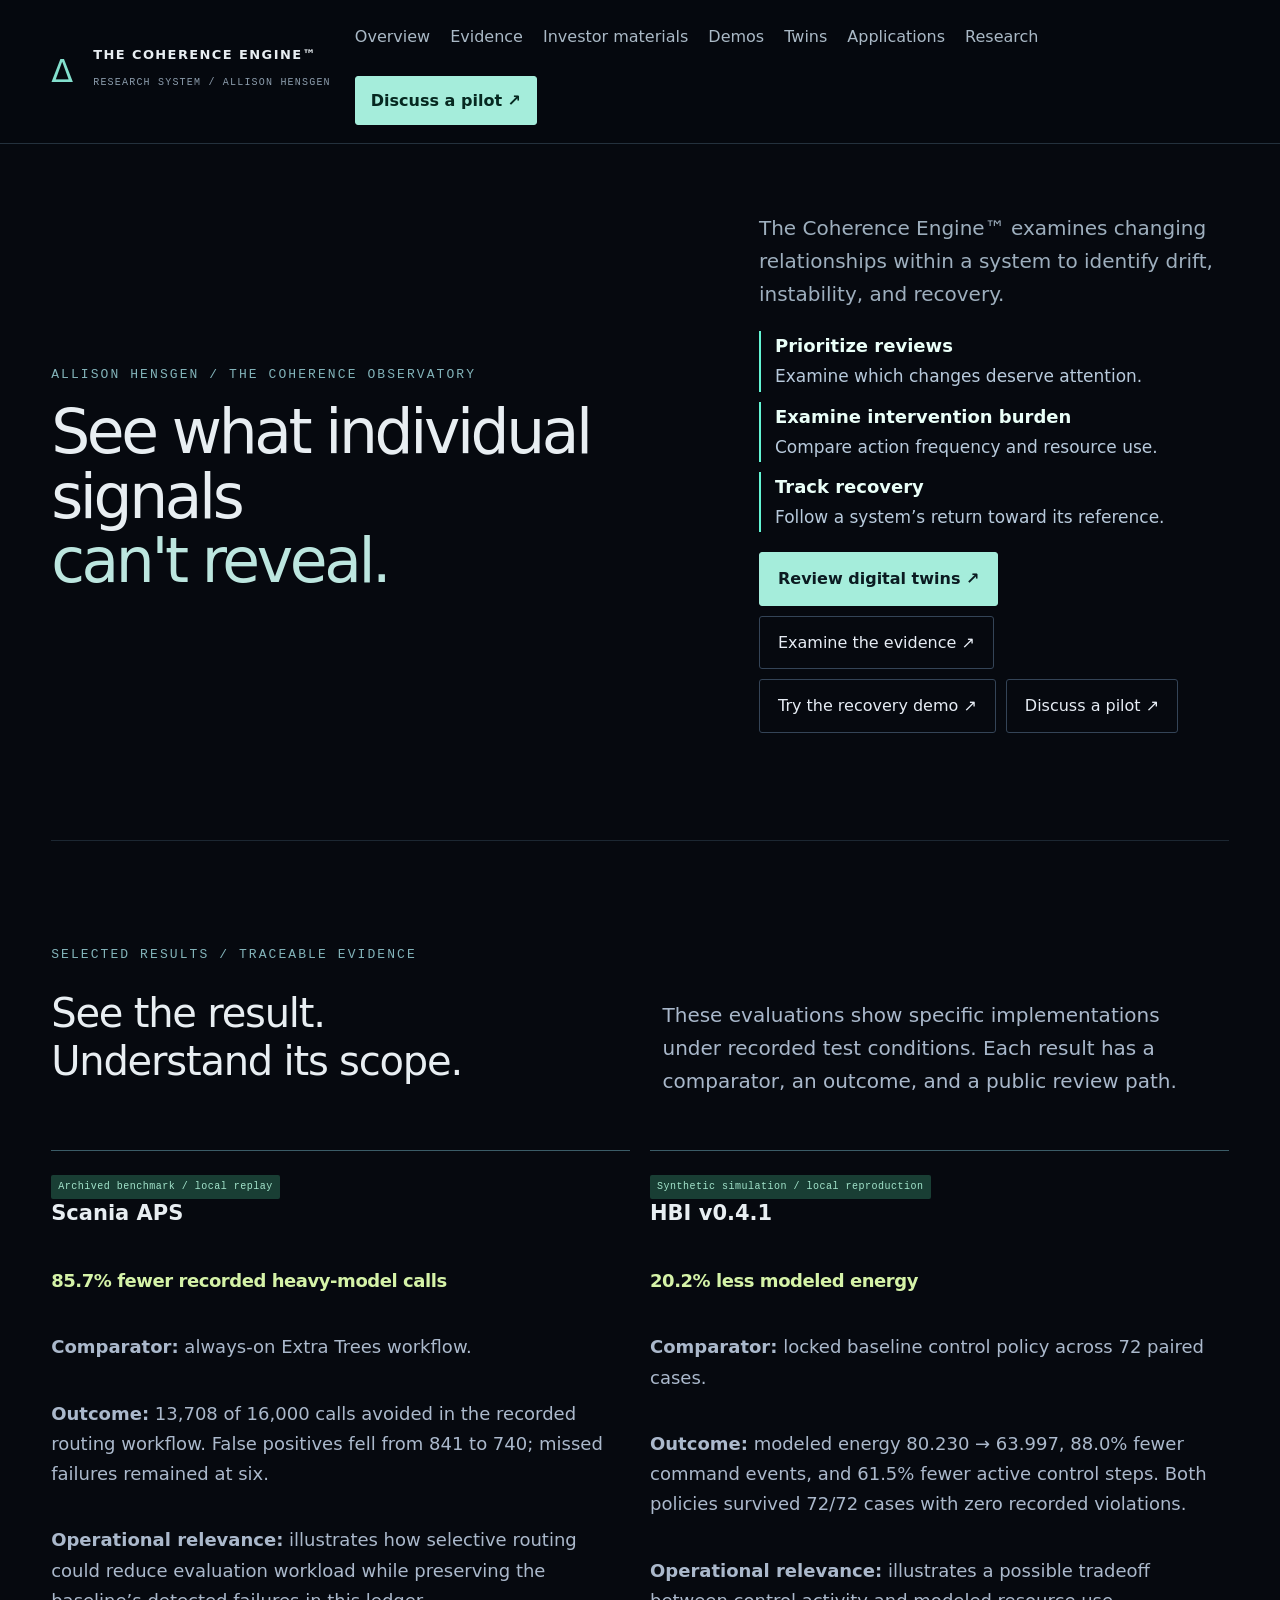
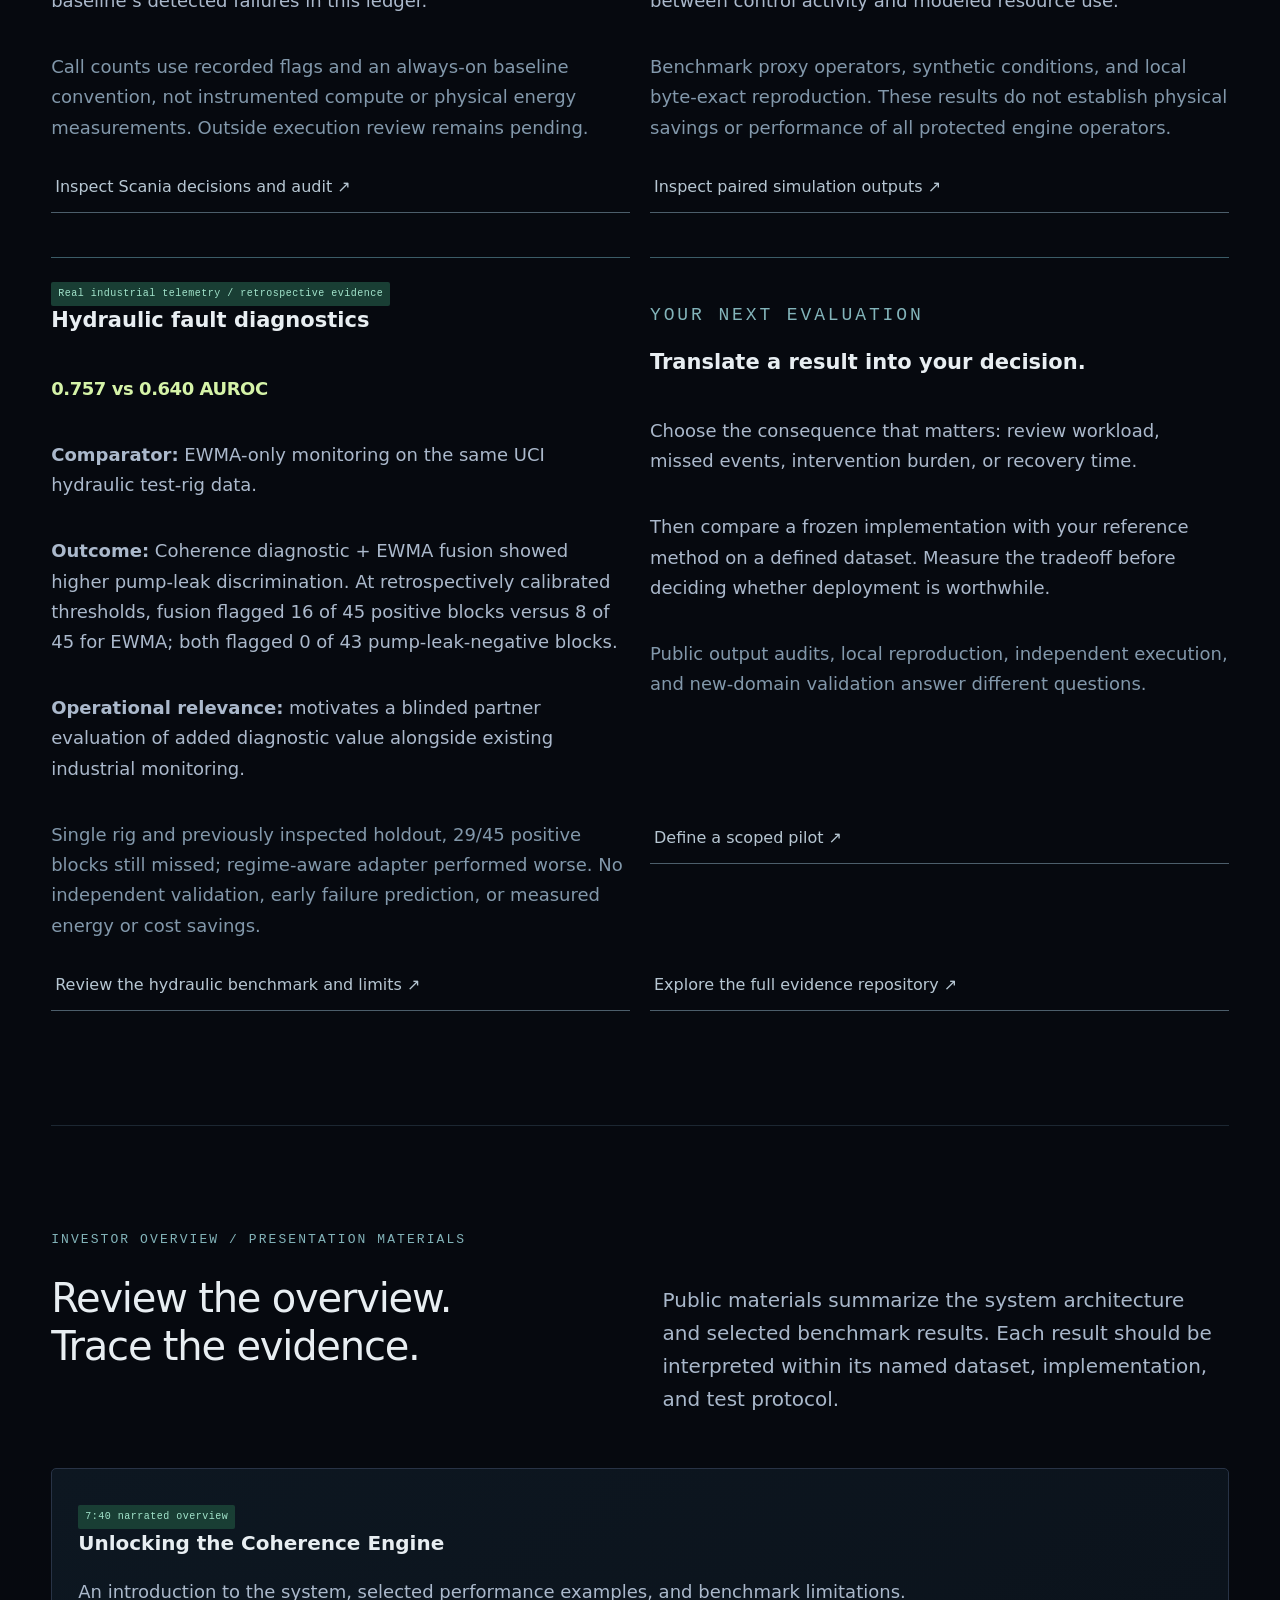
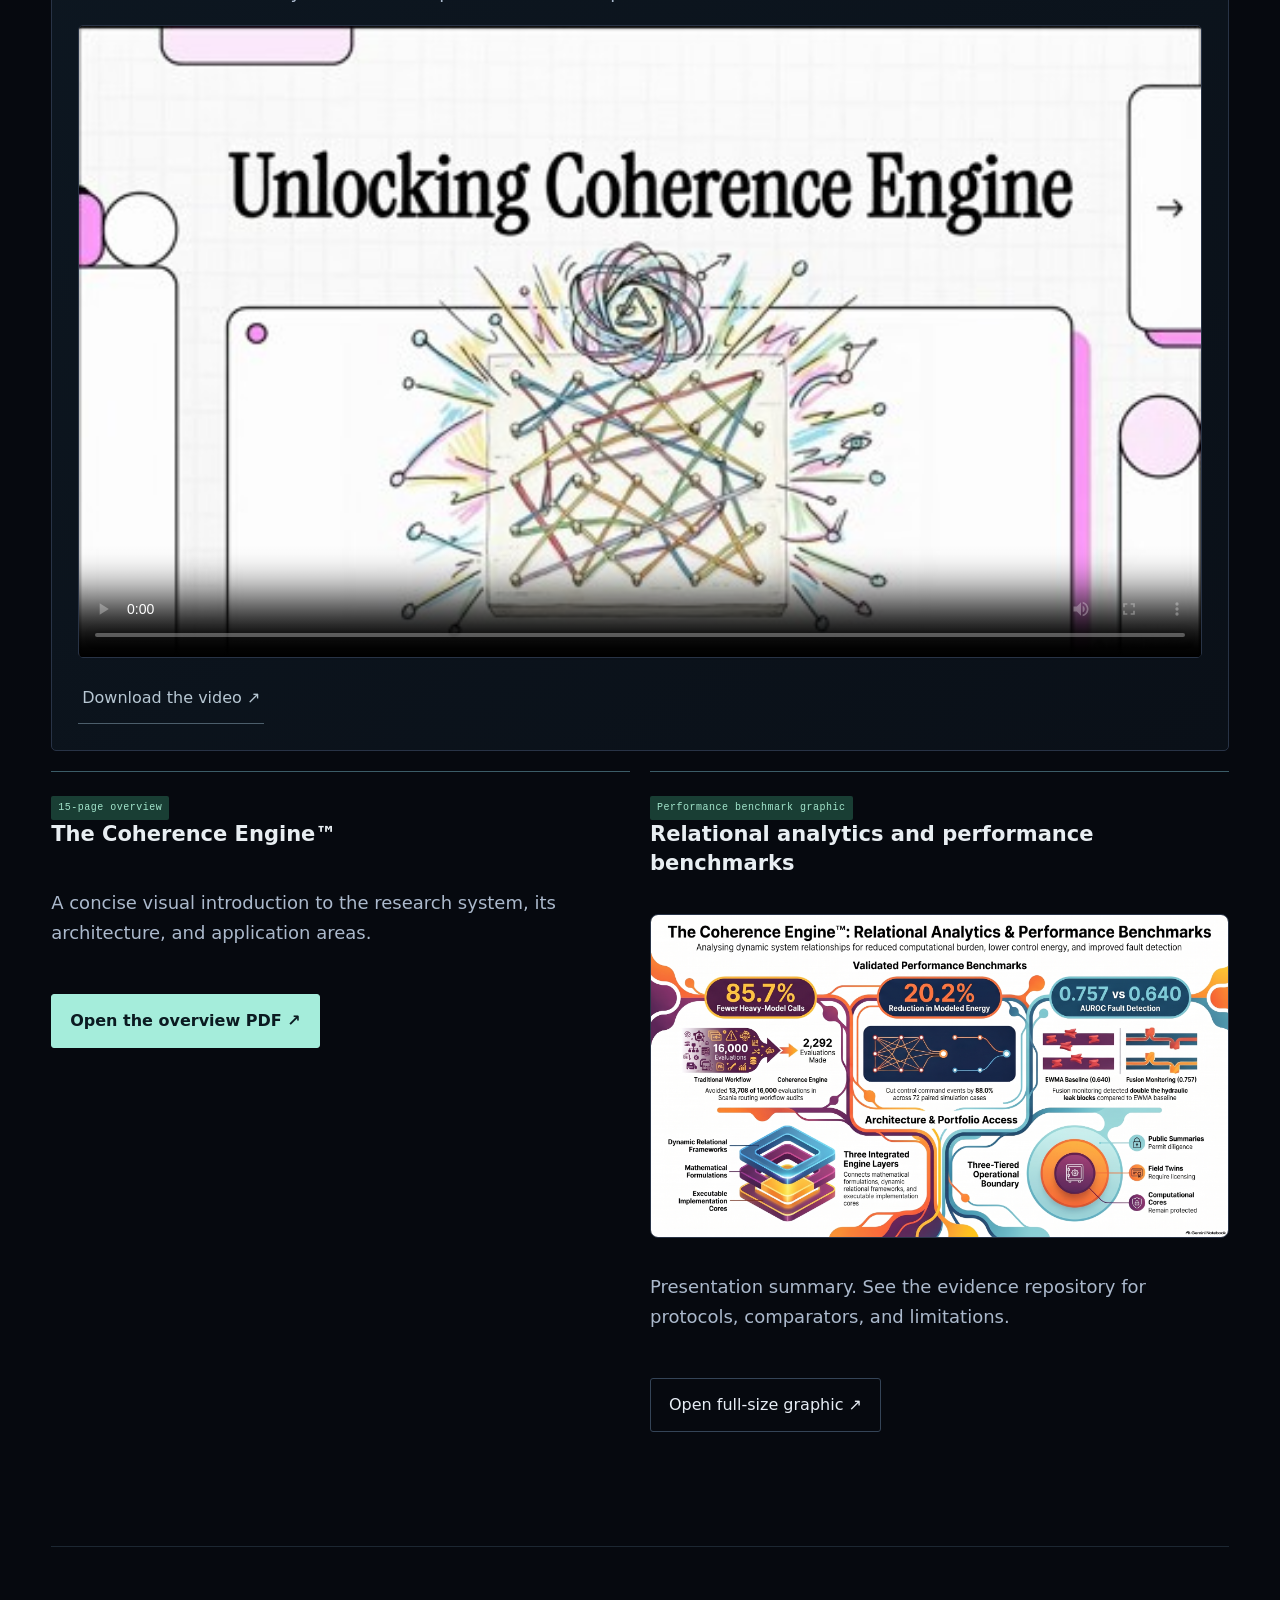
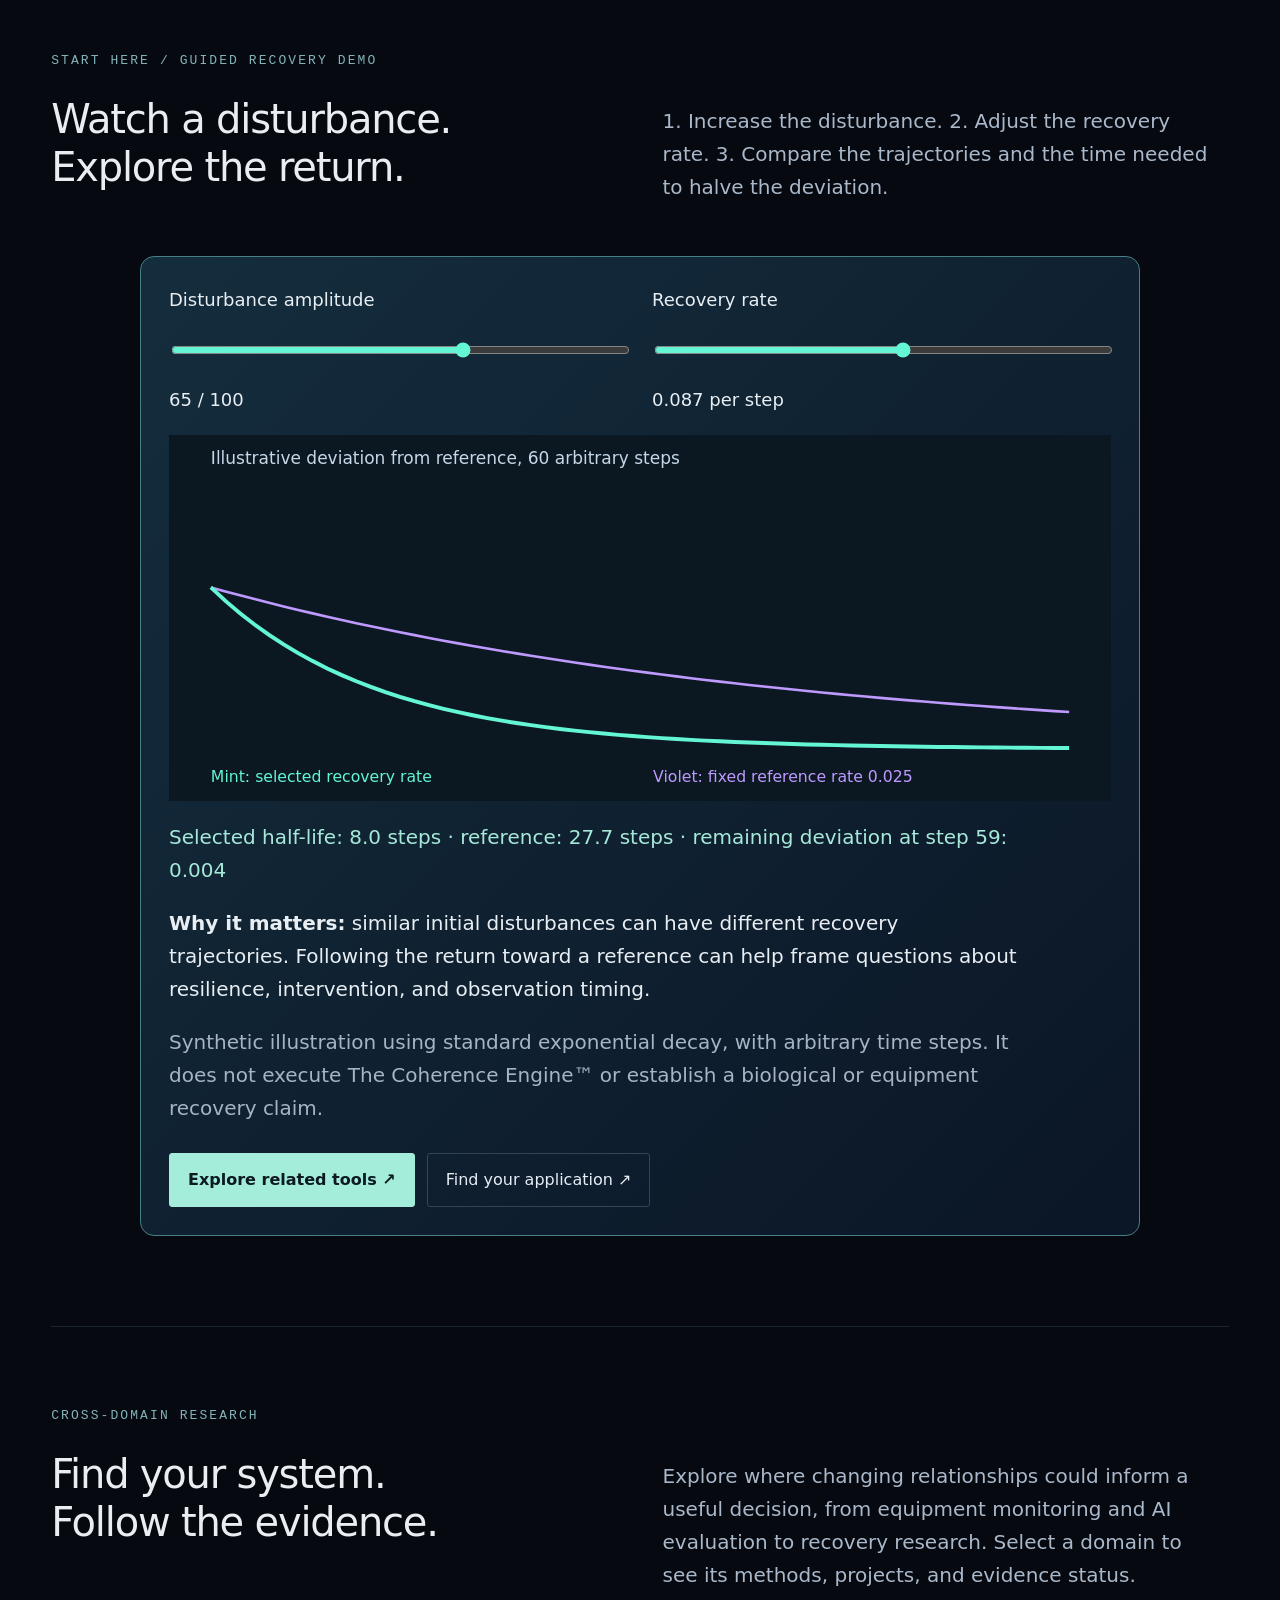
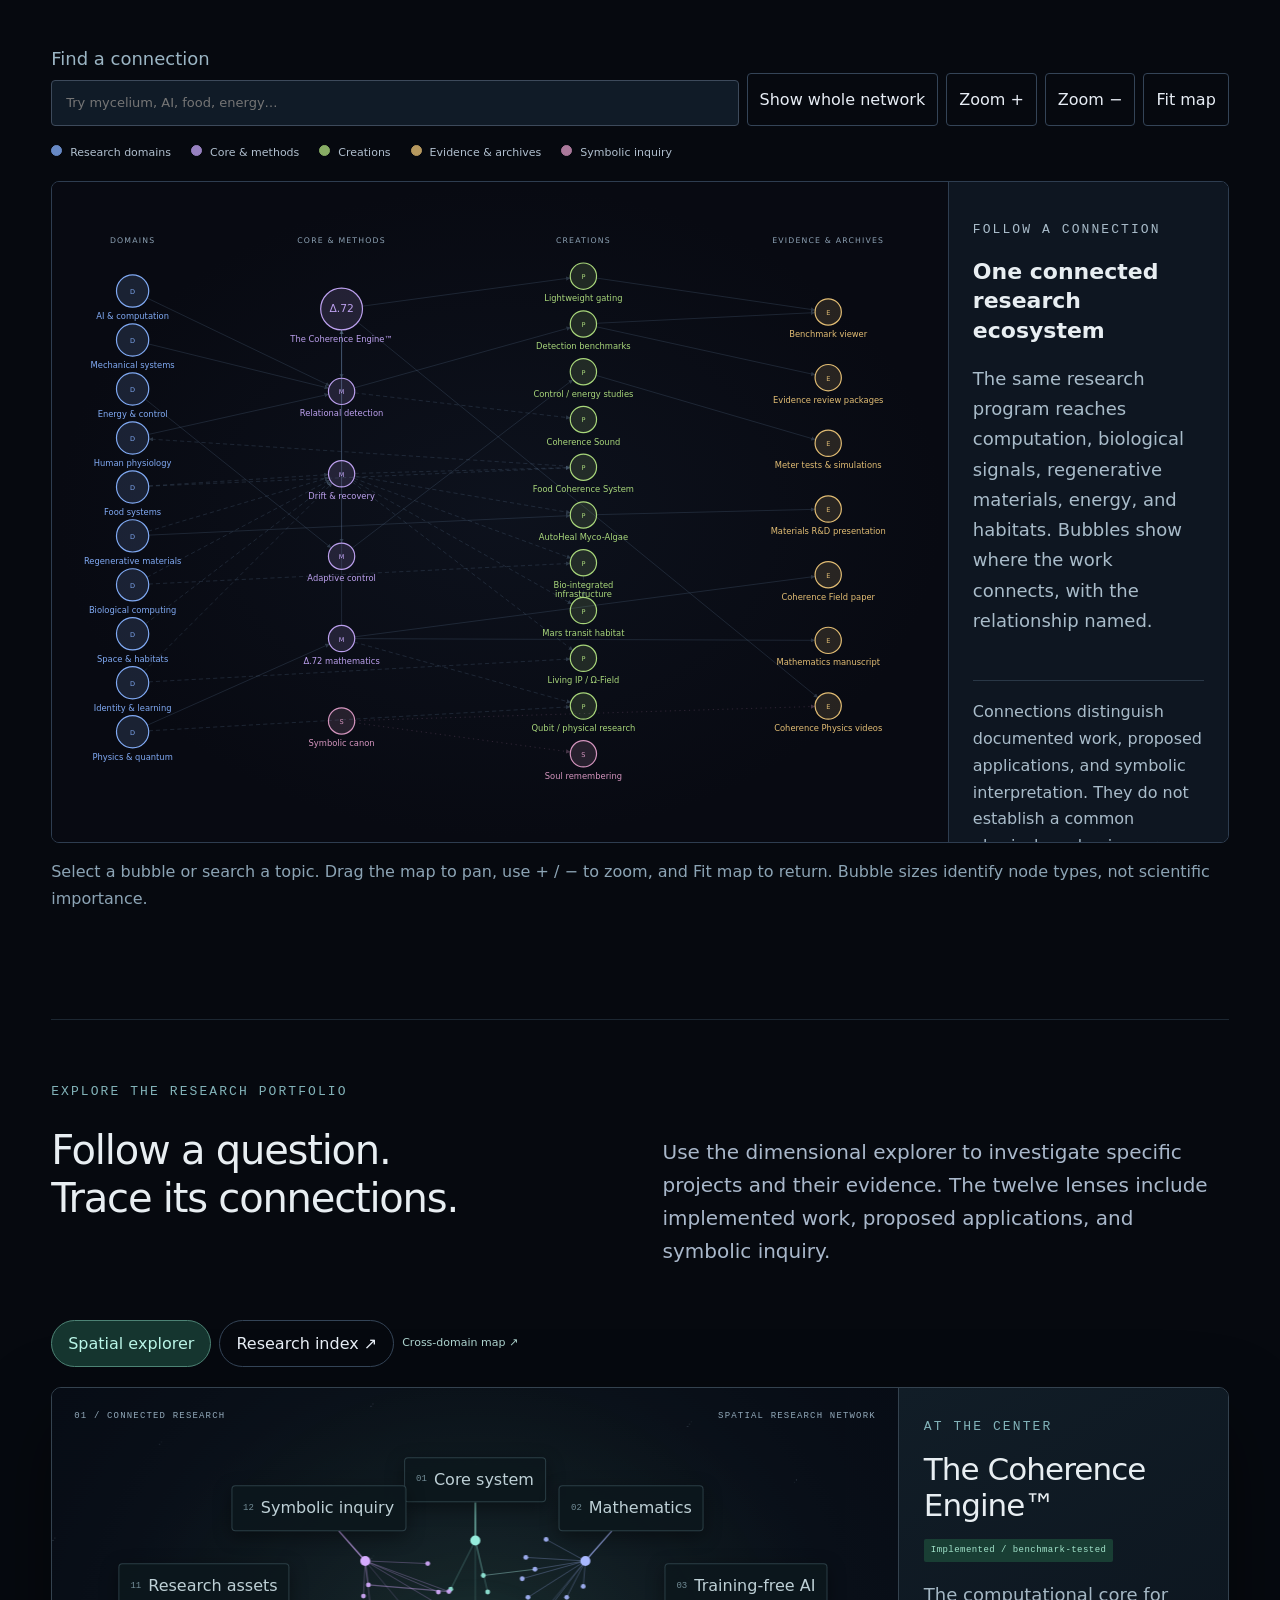
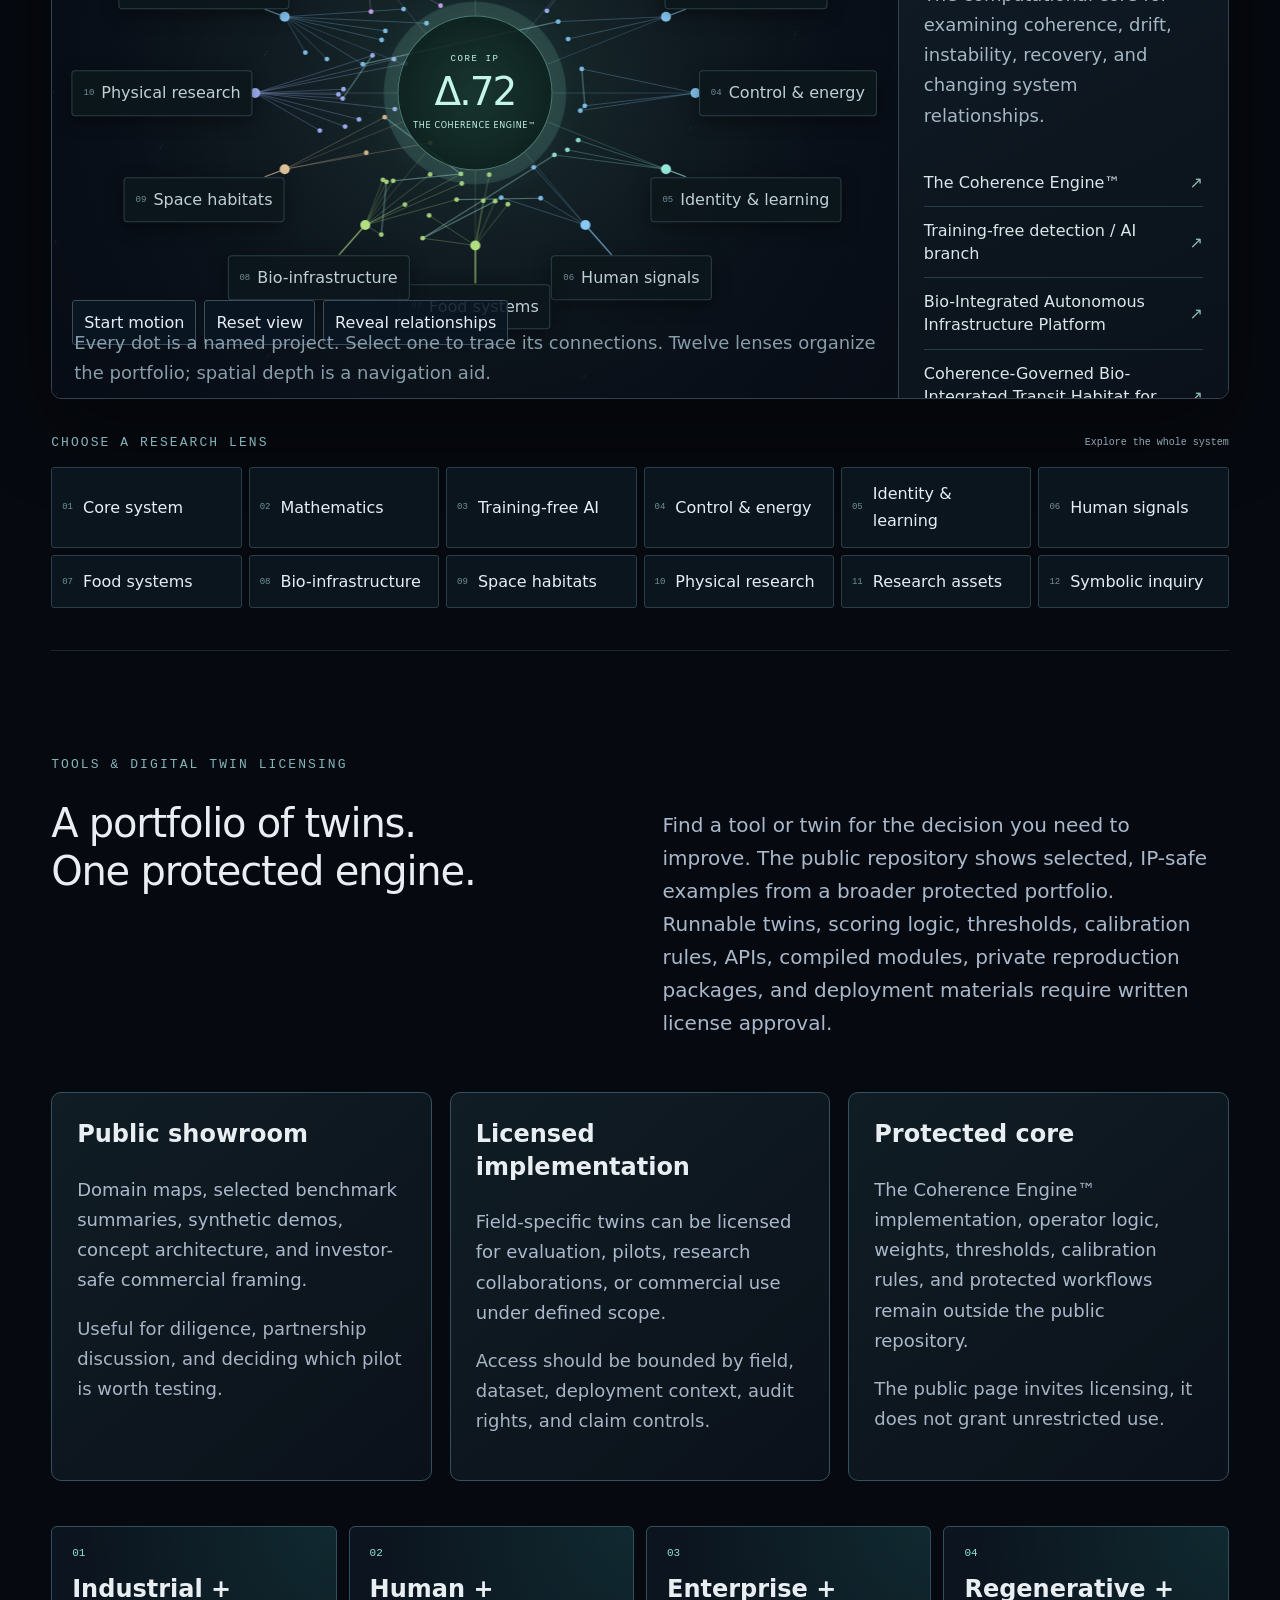
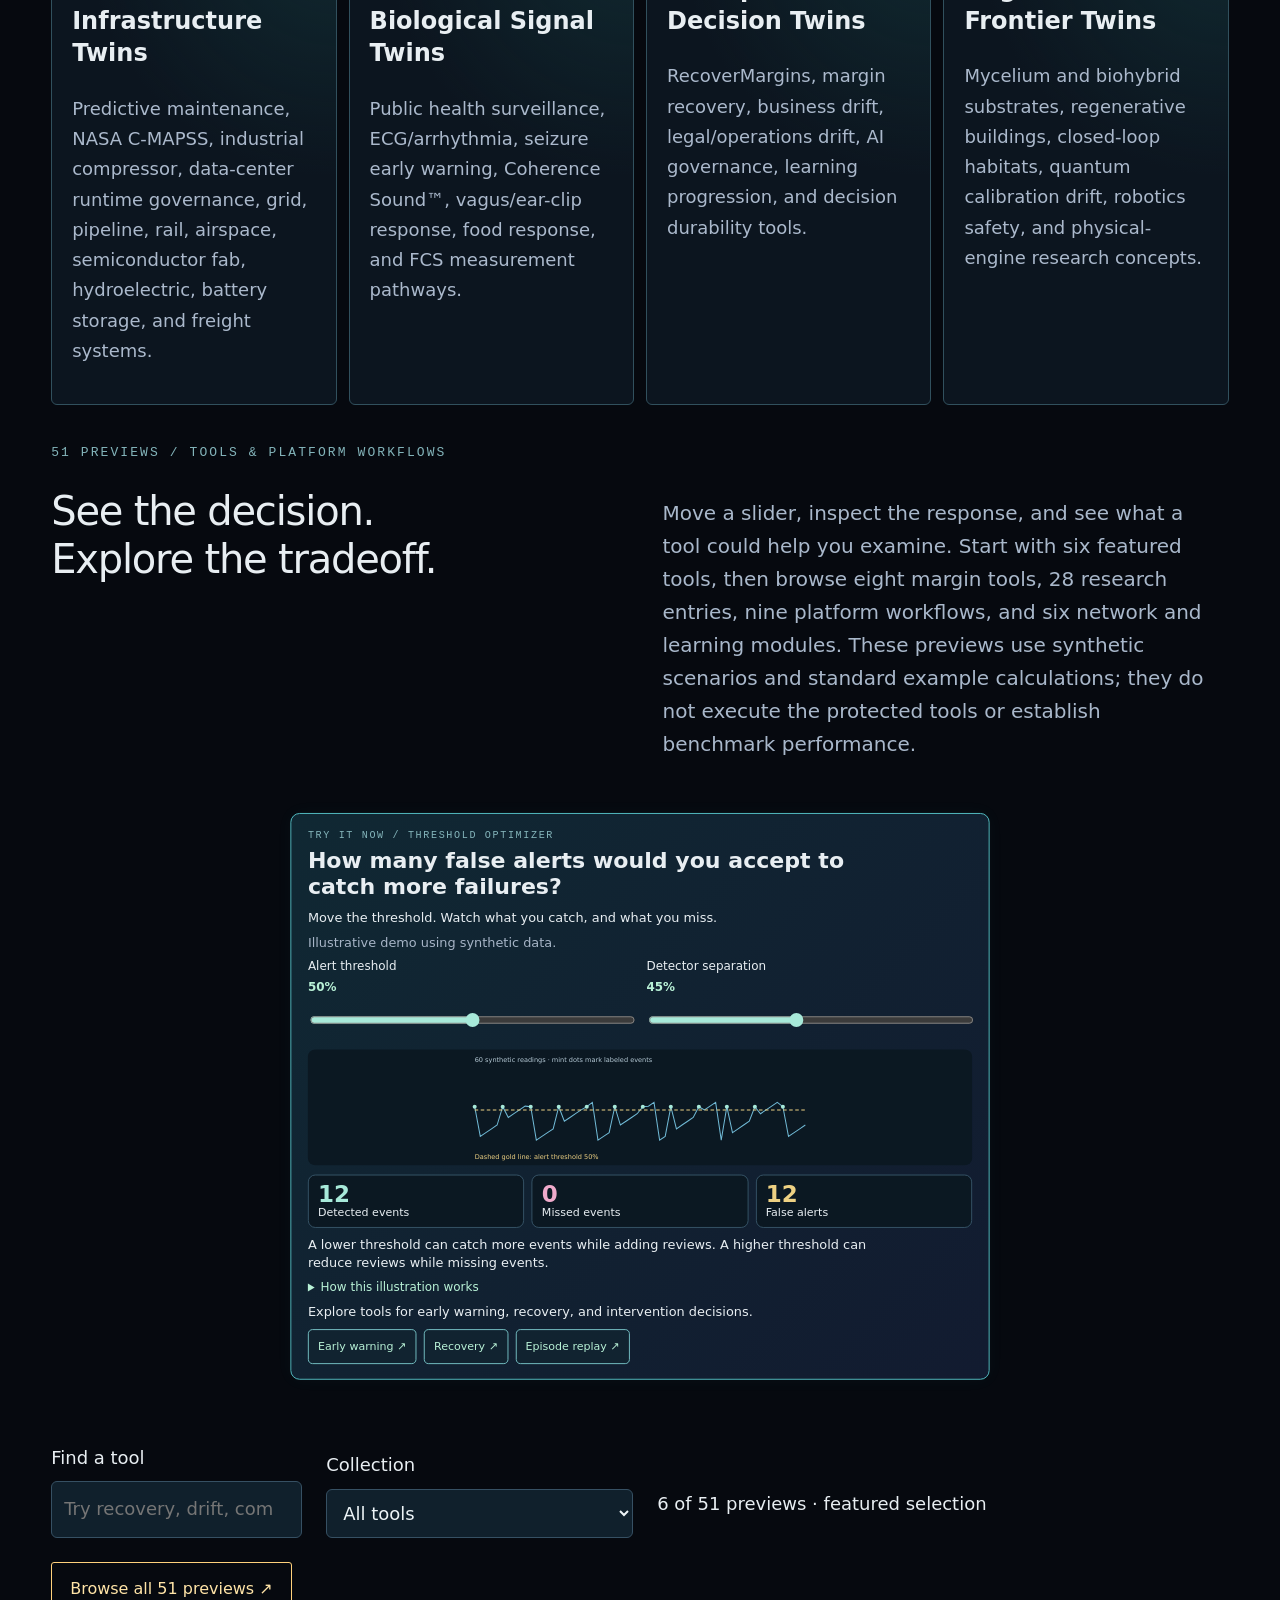
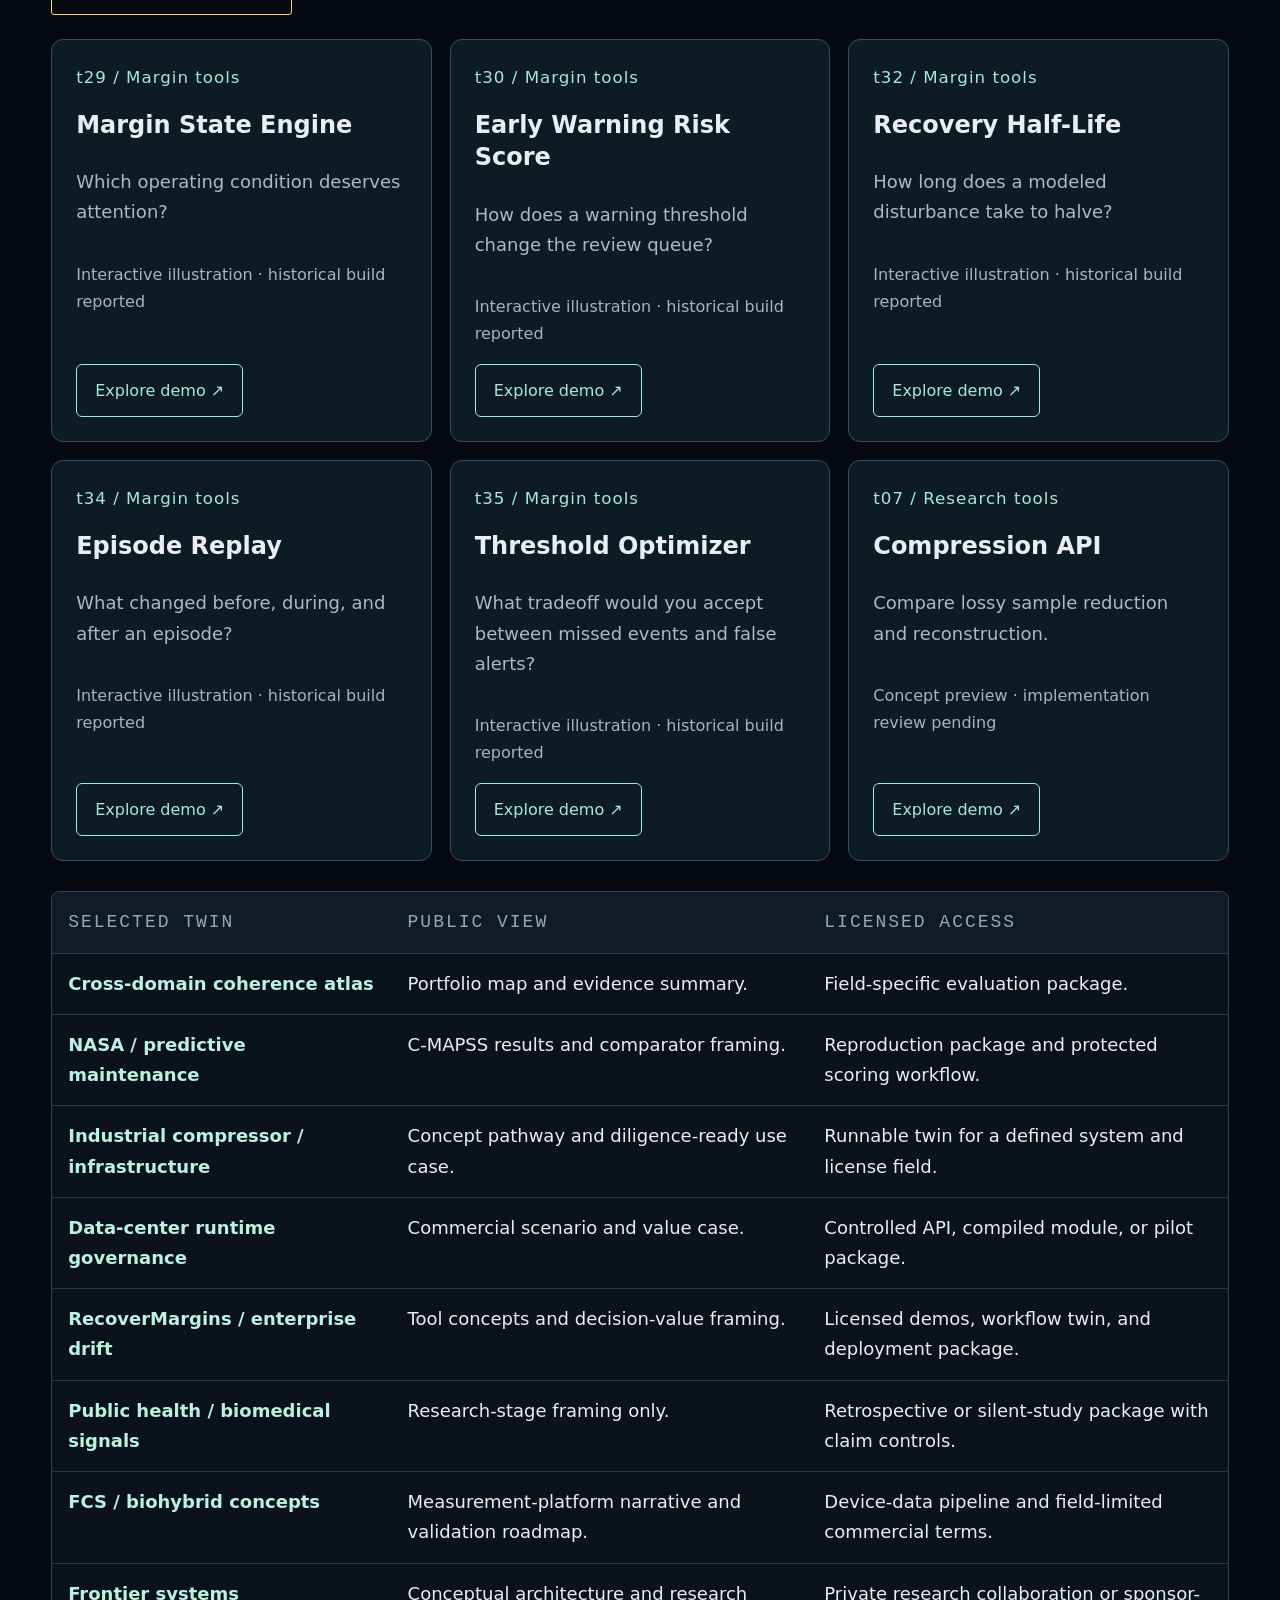
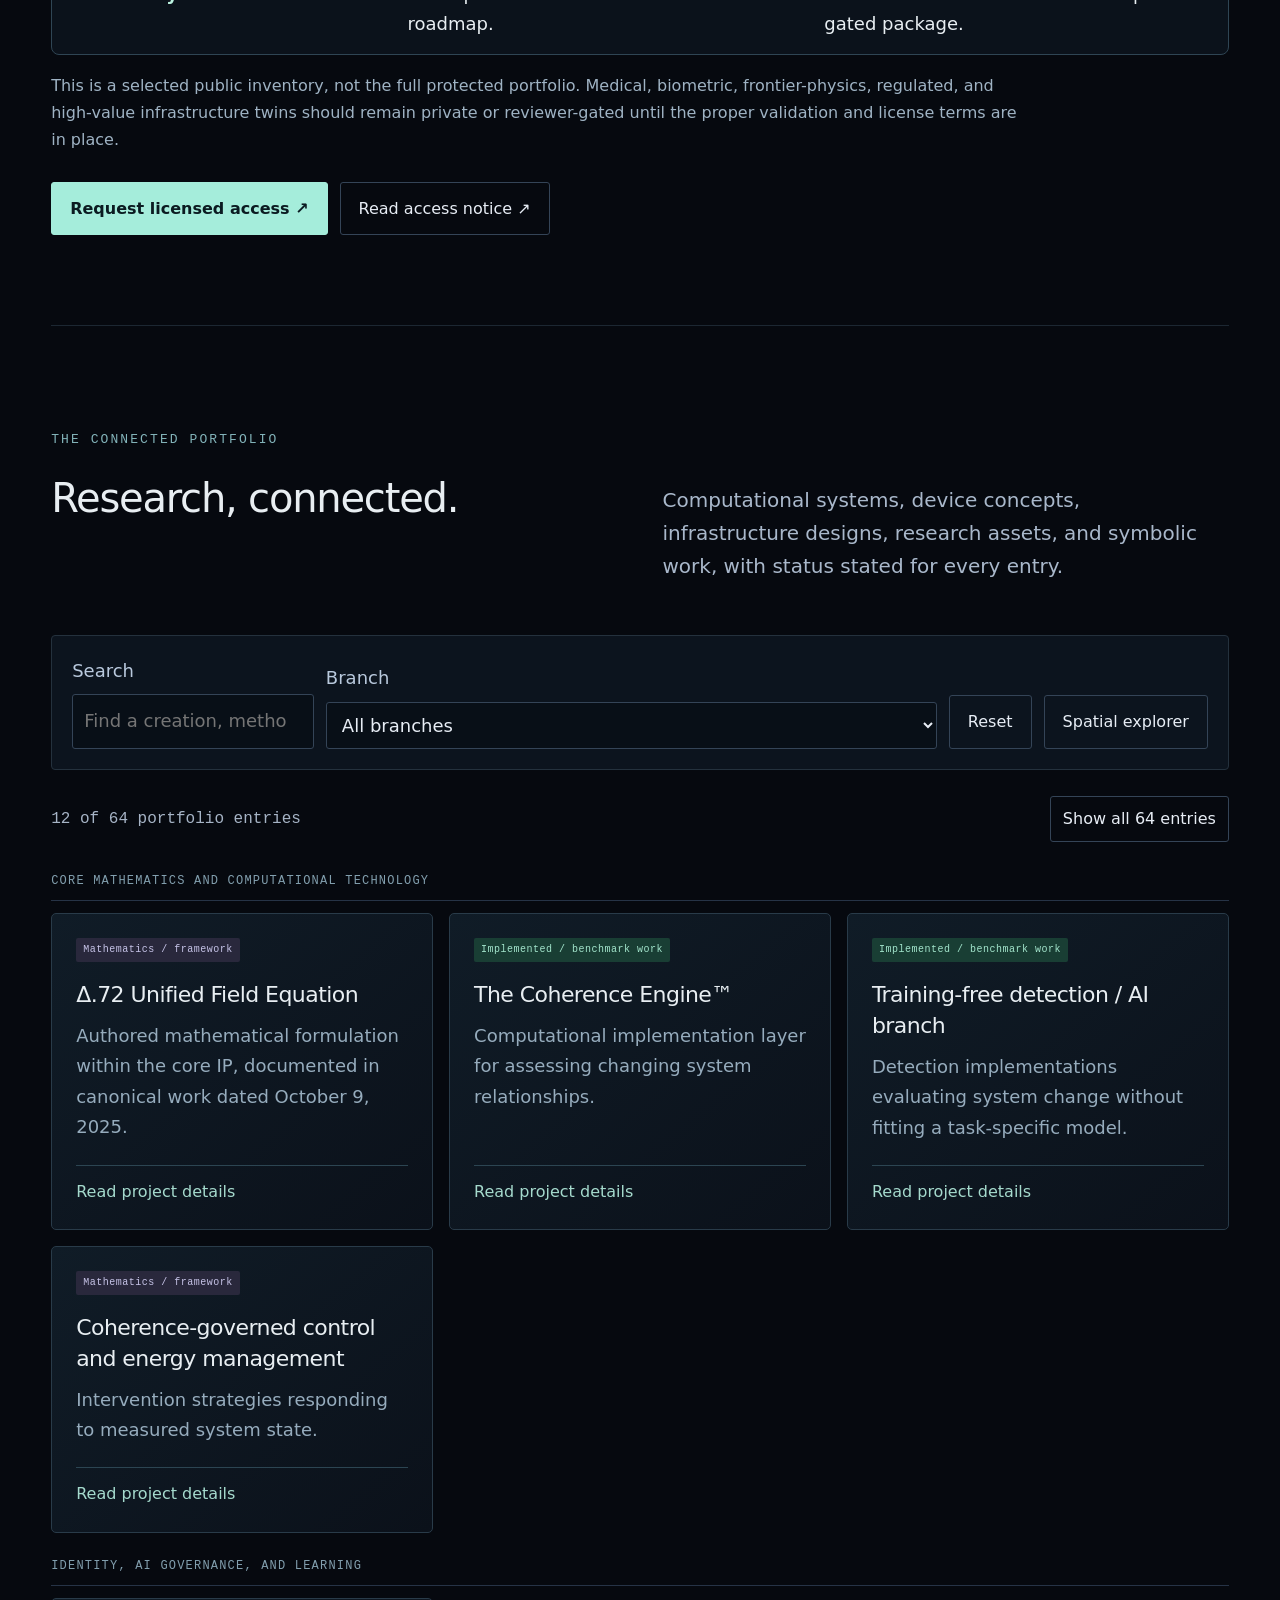
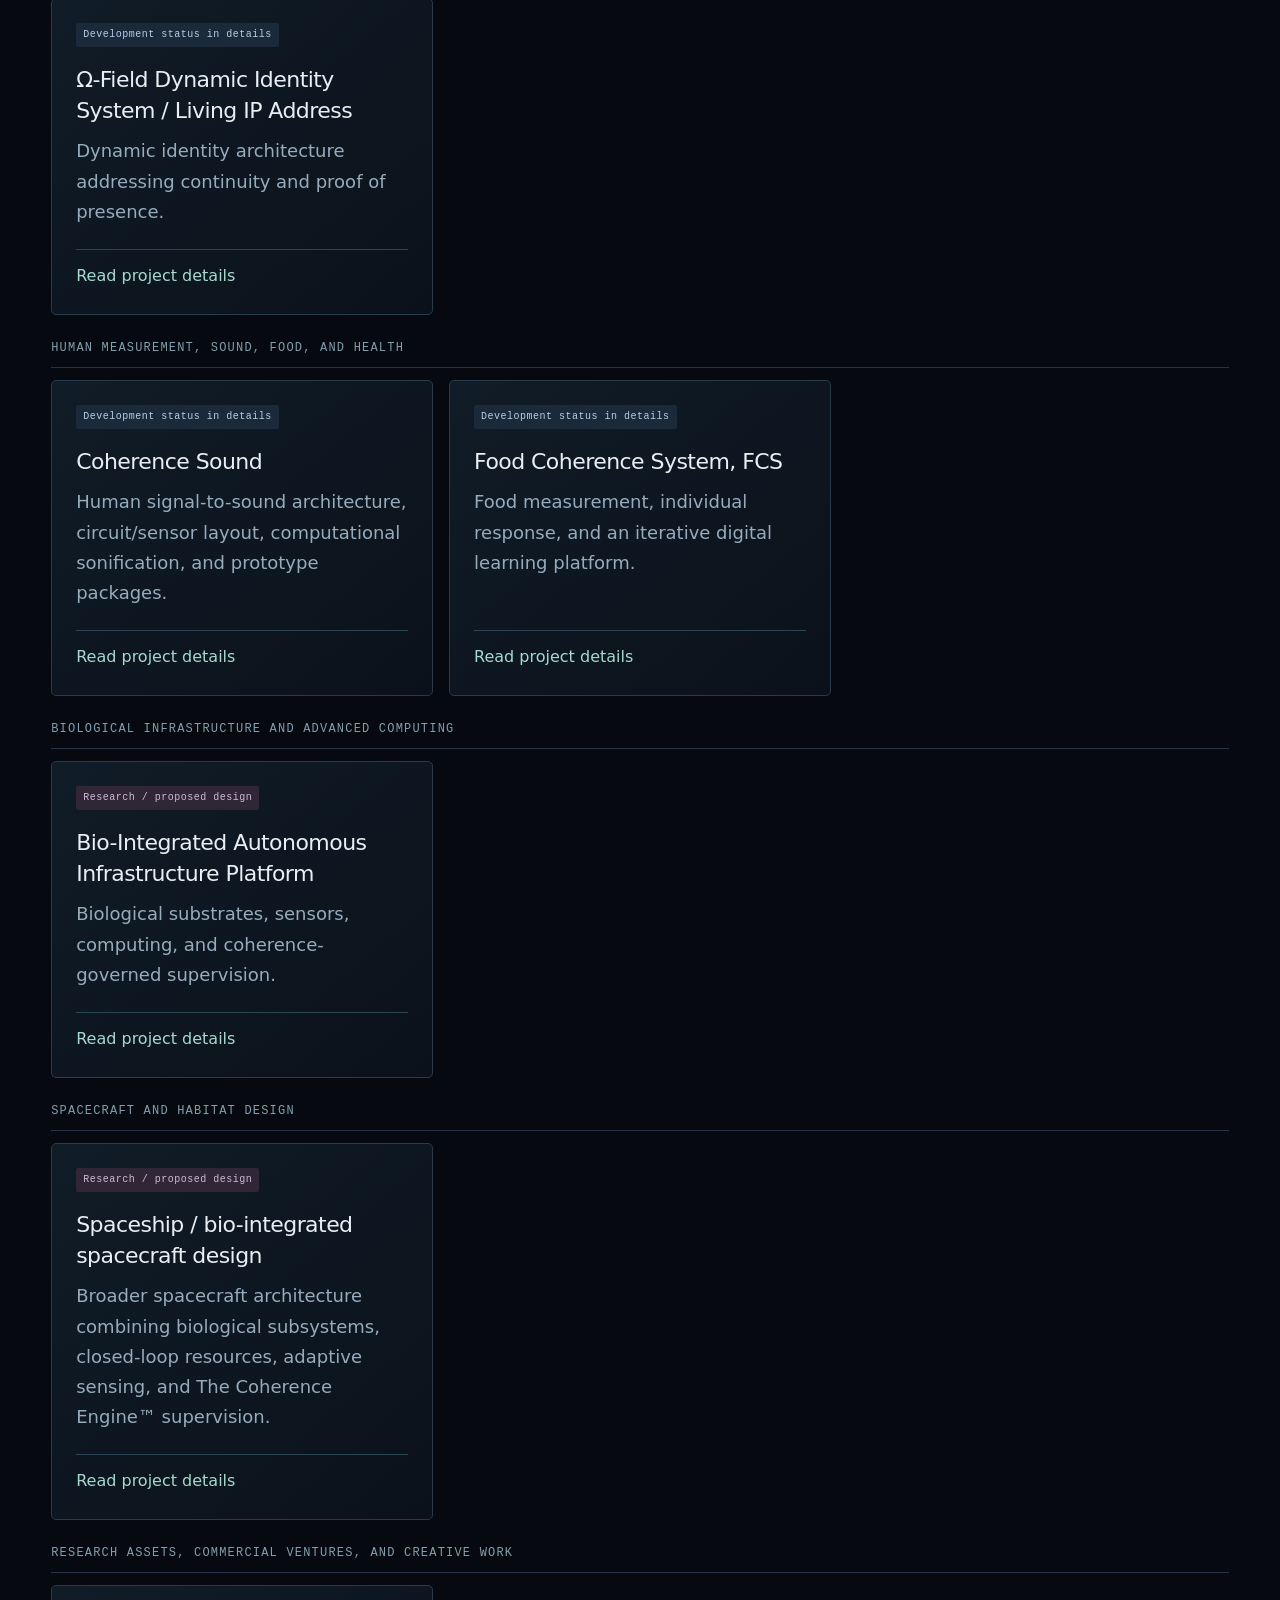
==== commit 7a55547e: "Add investor overview video to public site" ====
--- a/index.html
+++ b/index.html
@@ -17,7 +17,7 @@
 <meta name="twitter:image:alt" content="The Coherence Engine™ by Allison Hensgen, research across domains.">
 <link rel="stylesheet" href="reading-flow.css?v=20261008-readable2"><link rel="stylesheet" href="network-showroom.css?v=20261008"></head><body>
 <nav aria-label="Main navigation"><a class="brand" href="#home"><span>Δ</span><b>THE COHERENCE ENGINE™</b><small>RESEARCH SYSTEM / ALLISON HENSGEN</small></a><div><a href="#home">Overview</a><a href="#evidence">Evidence</a><a href="#investor-materials">Investor materials</a><a href="#guided-demo">Demos</a><a href="#licensing">Twins</a><a href="#domain-map">Applications</a><a href="#research">Research</a><a class="primary" href="#pilot">Discuss a pilot ↗</a></div></nav>
-<main><section id="home" class="observatory"><header class="obs-intro"><div><p class="eyebrow">ALLISON HENSGEN / THE COHERENCE OBSERVATORY</p><h1>See what individual signals<br><em>can't reveal.</em></h1></div><div class="obs-description"><p>The Coherence Engine™ examines changing relationships within a system to identify drift, instability, and recovery.</p><ul class="value-benefits"><li><strong>Prioritize reviews</strong><span>Examine which changes deserve attention.</span></li><li><strong>Examine intervention burden</strong><span>Compare action frequency and resource use.</span></li><li><strong>Track recovery</strong><span>Follow a system’s return toward its reference.</span></li></ul><div class="value-paths"><a class="primary" href="#licensing">Review digital twins ↗</a><a class="secondary" href="#evidence">Examine the evidence ↗</a><a class="secondary" href="#guided-demo">Try the recovery demo ↗</a><a class="secondary" href="#pilot">Discuss a pilot ↗</a></div></div></header></section><section id="evidence"><div class="sectionhead"><p class="eyebrow">SELECTED RESULTS / TRACEABLE EVIDENCE</p><h2>See the result.<br>Understand its scope.</h2><p>These evaluations show specific implementations under recorded test conditions. Each result has a comparator, an outcome, and a public review path.</p></div><div class="evidencegrid"><article><span class="badge built">Archived benchmark / local replay</span><h3>Scania APS</h3><p class="result-number">85.7% fewer recorded heavy-model calls</p><p><strong>Comparator:</strong> always-on Extra Trees workflow.</p><p><strong>Outcome:</strong> 13,708 of 16,000 calls avoided in the recorded routing workflow. False positives fell from 841 to 740; missed failures remained at six.</p><p><strong>Operational relevance:</strong> illustrates how selective routing could reduce evaluation workload while preserving the baseline’s detected failures in this ledger.</p><p class="muted">Call counts use recorded flags and an always-on baseline convention, not instrumented compute or physical energy measurements. Outside execution review remains pending.</p><a class="textlink" href="https://github.com/CoherenceEngine/Research/blob/main/validation/scania_v1/README.md" target="_blank" rel="noopener">Inspect Scania decisions and audit ↗</a></article><article><span class="badge built">Synthetic simulation / local reproduction</span><h3>HBI v0.4.1</h3><p class="result-number">20.2% less modeled energy</p><p><strong>Comparator:</strong> locked baseline control policy across 72 paired cases.</p><p><strong>Outcome:</strong> modeled energy 80.230 → 63.997, 88.0% fewer command events, and 61.5% fewer active control steps. Both policies survived 72/72 cases with zero recorded violations.</p><p><strong>Operational relevance:</strong> illustrates a possible tradeoff between control activity and modeled resource use.</p><p class="muted">Benchmark proxy operators, synthetic conditions, and local byte-exact reproduction. These results do not establish physical savings or performance of all protected engine operators.</p><a class="textlink" href="https://github.com/CoherenceEngine/Research/blob/main/validation/hbi_v0_4_1/README.md" target="_blank" rel="noopener">Inspect paired simulation outputs ↗</a></article><article><span class="badge built">Real industrial telemetry / retrospective evidence</span><h3>Hydraulic fault diagnostics</h3><p class="result-number">0.757 vs 0.640 AUROC</p><p><strong>Comparator:</strong> EWMA-only monitoring on the same UCI hydraulic test-rig data.</p><p><strong>Outcome:</strong> Coherence diagnostic + EWMA fusion showed higher pump-leak discrimination. At retrospectively calibrated thresholds, fusion flagged 16 of 45 positive blocks versus 8 of 45 for EWMA; both flagged 0 of 43 pump-leak-negative blocks.</p><p><strong>Operational relevance:</strong> motivates a blinded partner evaluation of added diagnostic value alongside existing industrial monitoring.</p><p class="muted">Single rig and previously inspected holdout, 29/45 positive blocks still missed; regime-aware adapter performed worse. No independent validation, early failure prediction, or measured energy or cost savings.</p><a class="textlink" href="https://github.com/CoherenceEngine/Research/blob/main/validation/hydraulic_pump_fusion_v1/README.md" target="_blank" rel="noopener">Review the hydraulic benchmark and limits ↗</a></article><article><p class="eyebrow">YOUR NEXT EVALUATION</p><h3>Translate a result into your decision.</h3><p>Choose the consequence that matters: review workload, missed events, intervention burden, or recovery time.</p><p>Then compare a frozen implementation with your reference method on a defined dataset. Measure the tradeoff before deciding whether deployment is worthwhile.</p><p class="muted">Public output audits, local reproduction, independent execution, and new-domain validation answer different questions.</p><a class="textlink" href="#pilot">Define a scoped pilot ↗</a><a class="textlink" href="https://github.com/CoherenceEngine/Research" target="_blank" rel="noopener">Explore the full evidence repository ↗</a></article></div></section><section id="investor-materials" class="investor-materials"><div class="sectionhead"><p class="eyebrow">INVESTOR OVERVIEW / PRESENTATION MATERIALS</p><h2>Review the overview.<br>Trace the evidence.</h2><p>Public materials summarize the system architecture and selected benchmark results. Each result should be interpreted within its named dataset, implementation, and test protocol.</p></div><div class="evidencegrid"><article><span class="badge built">15-page overview</span><h3>The Coherence Engine™</h3><p>A concise visual introduction to the research system, its architecture, and application areas.</p><div class="evidenceactions"><a class="primary" href="investor-materials/The_Coherence_Engine.pdf">Open the overview PDF ↗</a></div></article><article><span class="badge built">Performance benchmark graphic</span><h3>Relational analytics and performance benchmarks</h3><a href="investor-materials/Relational_Analytics_and_Performance_Benchmarks.png"><img class="investor-chart" src="investor-materials/Relational_Analytics_and_Performance_Benchmarks.png" alt="Summary graphic of selected Coherence Engine performance benchmarks and architecture"></a><p>Presentation summary. See the evidence repository for protocols, comparators, and limitations.</p><div class="evidenceactions"><a class="secondary" href="investor-materials/Relational_Analytics_and_Performance_Benchmarks.png">Open full-size graphic ↗</a></div></article></div></section><section id="guided-demo"><div class="sectionhead"><p class="eyebrow">START HERE / GUIDED RECOVERY DEMO</p><h2>Watch a disturbance.<br>Explore the return.</h2><p>1. Increase the disturbance. 2. Adjust the recovery rate. 3. Compare the trajectories and the time needed to halve the deviation.</p></div><div class="guided-panel"><div class="tool-demo-controls"><label>Disturbance amplitude<input id="guided-disturbance" type="range" min="0" max="100" value="65"><output id="guided-disturbance-value"></output></label><label>Recovery rate<input id="guided-rate" type="range" min="1" max="100" value="55"><output id="guided-rate-value"></output></label></div><svg id="guided-plot" viewBox="0 0 720 280" role="img" aria-label="Illustrative recovery trajectories"></svg><p id="guided-output" class="tool-output" aria-live="polite"></p><p><strong>Why it matters:</strong> similar initial disturbances can have different recovery trajectories. Following the return toward a reference can help frame questions about resilience, intervention, and observation timing.</p><p class="muted">Synthetic illustration using standard exponential decay, with arbitrary time steps. It does not execute The Coherence Engine™ or establish a biological or equipment recovery claim.</p><div class="evidenceactions"><a class="primary" href="#tools">Explore related tools ↗</a><a class="secondary" href="#domain-map">Find your application ↗</a></div></div></section><section id="domain-map" class="domain-section"><div class="sectionhead"><p class="eyebrow">CROSS-DOMAIN RESEARCH</p><h2>Find your system.<br>Follow the evidence.</h2><p>Explore where changing relationships could inform a useful decision, from equipment monitoring and AI evaluation to recovery research. Select a domain to see its methods, projects, and evidence status.</p></div><div class="bubble-toolbar"><label>Find a connection<input type="search" id="bubble-search" placeholder="Try mycelium, AI, food, energy…"></label><button id="bubble-all">Show whole network</button><button id="bubble-in">Zoom +</button><button id="bubble-out">Zoom −</button><button id="bubble-fit">Fit map</button></div><div class="bubble-legend"><span style="--bubble-color:#80aaf4">Research domains</span><span style="--bubble-color:#bca0ee">Core & methods</span><span style="--bubble-color:#a9d77b">Creations</span><span style="--bubble-color:#e2bd74">Evidence & archives</span><span style="--bubble-color:#d495be">Symbolic inquiry</span></div><div class="bubble-workspace"><div class="bubble-viewport"><svg id="bubble-svg" viewBox="0 0 1500 960" role="group" aria-label="Interactive cross-domain research map"></svg></div><aside id="bubble-inspector"><p class="eyebrow">FOLLOW A CONNECTION</p><h3 id="bubble-title">One connected research ecosystem</h3><p id="bubble-description">The same research program reaches computation, biological signals, regenerative materials, energy, and habitats. Bubbles show where the work connects, with the relationship named.</p><div id="bubble-connections"></div><div id="bubble-actions"></div><p class="bubble-note">Connections distinguish documented work, proposed applications, and symbolic interpretation. They do not establish a common physical mechanism or validation across every domain.</p></aside></div><p class="bubble-instruction">Select a bubble or search a topic. Drag the map to pan, use + / − to zoom, and Fit map to return. Bubble sizes identify node types, not scientific importance.</p></section><section id="observatory" class="observatory"><div class="sectionhead"><p class="eyebrow">EXPLORE THE RESEARCH PORTFOLIO</p><h2>Follow a question.<br>Trace its connections.</h2><p>Use the dimensional explorer to investigate specific projects and their evidence. The twelve lenses include implemented work, proposed applications, and symbolic inquiry.</p></div><div class="obs-view" role="group" aria-label="Portfolio view"><button id="spatial-view" class="selected" aria-pressed="true">Spatial explorer</button><button id="index-view" aria-pressed="false">Research index ↗</button><a class="obs-map-link" href="#domain-map">Cross-domain map ↗</a></div><div class="obs-workspace"><div class="obs-scene" id="scene"><div class="obs-scene-head"><span id="scene-title">01 / CONNECTED RESEARCH</span><span id="scene-type">SPATIAL RESEARCH NETWORK</span></div><canvas id="observatory-canvas" aria-label="Rotatable mathematical projection and conceptual research scenes. Select a research branch using the labelled buttons." tabindex="0"></canvas><div id="orbit-nodes" aria-label="Research branches"></div><button id="engine-node" class="engine-node"><small>CORE IP</small><strong>Δ.72</strong><span>THE COHERENCE ENGINE™</span></button><div class="obs-controls"><button id="obs-motion" aria-pressed="false">Start motion</button><button id="obs-reset">Reset view</button><button id="obs-relations" aria-pressed="false">Reveal relationships</button></div><p id="scene-caption">A projection of 12D geometry. Portfolio connections describe research organization, not physical equivalence.</p></div><aside class="obs-inspector" aria-label="Selected research" aria-live="polite"><p class="eyebrow" id="inspector-kicker">AT THE CENTER</p><h2 id="inspector-title">The Coherence Engine™</h2><span id="inspector-status" class="badge built">Implemented / benchmark-tested</span><p id="inspector-description">The computational core for examining coherence, drift, instability, recovery, and changing system relationships.</p><div id="relationship-list" hidden></div><div id="scene-projects"></div><div class="obs-inspector-actions"><button id="inspect-core">Read core project</button><a href="#evidence" class="textlink">Examine evidence ↗</a></div><div class="inspector-footer"><span>64 PORTFOLIO ENTRIES</span><span>12 NAVIGATION LENSES</span></div></aside></div><div class="obs-lens-heading"><p class="eyebrow">CHOOSE A RESEARCH LENS</p><span id="obs-lens-label">Explore the whole system</span></div><div id="obs-lenses" class="obs-lenses"></div></section><section id="licensing"><div class="sectionhead"><p class="eyebrow">TOOLS & DIGITAL TWIN LICENSING</p><h2>A portfolio of twins.<br>One protected engine.</h2><p>Find a tool or twin for the decision you need to improve. The public repository shows selected, IP-safe examples from a broader protected portfolio. Runnable twins, scoring logic, thresholds, calibration rules, APIs, compiled modules, private reproduction packages, and deployment materials require written license approval.</p></div><div class="licensegrid"><article><h3>Public showroom</h3><p>Domain maps, selected benchmark summaries, synthetic demos, concept architecture, and investor-safe commercial framing.</p><p class="muted">Useful for diligence, partnership discussion, and deciding which pilot is worth testing.</p></article><article><h3>Licensed implementation</h3><p>Field-specific twins can be licensed for evaluation, pilots, research collaborations, or commercial use under defined scope.</p><p class="muted">Access should be bounded by field, dataset, deployment context, audit rights, and claim controls.</p></article><article><h3>Protected core</h3><p>The Coherence Engine™ implementation, operator logic, weights, thresholds, calibration rules, and protected workflows remain outside the public repository.</p><p class="muted">The public page invites licensing, it does not grant unrestricted use.</p></article></div><div class="license-categories"><article><span>01</span><h3>Industrial + Infrastructure Twins</h3><p>Predictive maintenance, NASA C-MAPSS, industrial compressor, data-center runtime governance, grid, pipeline, rail, airspace, semiconductor fab, hydroelectric, battery storage, and freight systems.</p></article><article><span>02</span><h3>Human + Biological Signal Twins</h3><p>Public health surveillance, ECG/arrhythmia, seizure early warning, Coherence Sound™, vagus/ear-clip response, food response, and FCS measurement pathways.</p></article><article><span>03</span><h3>Enterprise + Decision Twins</h3><p>RecoverMargins, margin recovery, business drift, legal/operations drift, AI governance, learning progression, and decision durability tools.</p></article><article><span>04</span><h3>Regenerative + Frontier Twins</h3><p>Mycelium and biohybrid substrates, regenerative buildings, closed-loop habitats, quantum calibration drift, robotics safety, and physical-engine research concepts.</p></article></div><div id="tools" class="sectionhead"><p class="eyebrow">51 PREVIEWS / TOOLS & PLATFORM WORKFLOWS</p><h2>See the decision.<br>Explore the tradeoff.</h2><p>Move a slider, inspect the response, and see what a tool could help you examine. Start with six featured tools, then browse eight margin tools, 28 research entries, nine platform workflows, and six network and learning modules. These previews use synthetic scenarios and standard example calculations; they do not execute the protected tools or establish benchmark performance.</p></div><section id="threshold-feature" aria-labelledby="threshold-title">
+<main><section id="home" class="observatory"><header class="obs-intro"><div><p class="eyebrow">ALLISON HENSGEN / THE COHERENCE OBSERVATORY</p><h1>See what individual signals<br><em>can't reveal.</em></h1></div><div class="obs-description"><p>The Coherence Engine™ examines changing relationships within a system to identify drift, instability, and recovery.</p><ul class="value-benefits"><li><strong>Prioritize reviews</strong><span>Examine which changes deserve attention.</span></li><li><strong>Examine intervention burden</strong><span>Compare action frequency and resource use.</span></li><li><strong>Track recovery</strong><span>Follow a system’s return toward its reference.</span></li></ul><div class="value-paths"><a class="primary" href="#licensing">Review digital twins ↗</a><a class="secondary" href="#evidence">Examine the evidence ↗</a><a class="secondary" href="#guided-demo">Try the recovery demo ↗</a><a class="secondary" href="#pilot">Discuss a pilot ↗</a></div></div></header></section><section id="evidence"><div class="sectionhead"><p class="eyebrow">SELECTED RESULTS / TRACEABLE EVIDENCE</p><h2>See the result.<br>Understand its scope.</h2><p>These evaluations show specific implementations under recorded test conditions. Each result has a comparator, an outcome, and a public review path.</p></div><div class="evidencegrid"><article><span class="badge built">Archived benchmark / local replay</span><h3>Scania APS</h3><p class="result-number">85.7% fewer recorded heavy-model calls</p><p><strong>Comparator:</strong> always-on Extra Trees workflow.</p><p><strong>Outcome:</strong> 13,708 of 16,000 calls avoided in the recorded routing workflow. False positives fell from 841 to 740; missed failures remained at six.</p><p><strong>Operational relevance:</strong> illustrates how selective routing could reduce evaluation workload while preserving the baseline’s detected failures in this ledger.</p><p class="muted">Call counts use recorded flags and an always-on baseline convention, not instrumented compute or physical energy measurements. Outside execution review remains pending.</p><a class="textlink" href="https://github.com/CoherenceEngine/Research/blob/main/validation/scania_v1/README.md" target="_blank" rel="noopener">Inspect Scania decisions and audit ↗</a></article><article><span class="badge built">Synthetic simulation / local reproduction</span><h3>HBI v0.4.1</h3><p class="result-number">20.2% less modeled energy</p><p><strong>Comparator:</strong> locked baseline control policy across 72 paired cases.</p><p><strong>Outcome:</strong> modeled energy 80.230 → 63.997, 88.0% fewer command events, and 61.5% fewer active control steps. Both policies survived 72/72 cases with zero recorded violations.</p><p><strong>Operational relevance:</strong> illustrates a possible tradeoff between control activity and modeled resource use.</p><p class="muted">Benchmark proxy operators, synthetic conditions, and local byte-exact reproduction. These results do not establish physical savings or performance of all protected engine operators.</p><a class="textlink" href="https://github.com/CoherenceEngine/Research/blob/main/validation/hbi_v0_4_1/README.md" target="_blank" rel="noopener">Inspect paired simulation outputs ↗</a></article><article><span class="badge built">Real industrial telemetry / retrospective evidence</span><h3>Hydraulic fault diagnostics</h3><p class="result-number">0.757 vs 0.640 AUROC</p><p><strong>Comparator:</strong> EWMA-only monitoring on the same UCI hydraulic test-rig data.</p><p><strong>Outcome:</strong> Coherence diagnostic + EWMA fusion showed higher pump-leak discrimination. At retrospectively calibrated thresholds, fusion flagged 16 of 45 positive blocks versus 8 of 45 for EWMA; both flagged 0 of 43 pump-leak-negative blocks.</p><p><strong>Operational relevance:</strong> motivates a blinded partner evaluation of added diagnostic value alongside existing industrial monitoring.</p><p class="muted">Single rig and previously inspected holdout, 29/45 positive blocks still missed; regime-aware adapter performed worse. No independent validation, early failure prediction, or measured energy or cost savings.</p><a class="textlink" href="https://github.com/CoherenceEngine/Research/blob/main/validation/hydraulic_pump_fusion_v1/README.md" target="_blank" rel="noopener">Review the hydraulic benchmark and limits ↗</a></article><article><p class="eyebrow">YOUR NEXT EVALUATION</p><h3>Translate a result into your decision.</h3><p>Choose the consequence that matters: review workload, missed events, intervention burden, or recovery time.</p><p>Then compare a frozen implementation with your reference method on a defined dataset. Measure the tradeoff before deciding whether deployment is worthwhile.</p><p class="muted">Public output audits, local reproduction, independent execution, and new-domain validation answer different questions.</p><a class="textlink" href="#pilot">Define a scoped pilot ↗</a><a class="textlink" href="https://github.com/CoherenceEngine/Research" target="_blank" rel="noopener">Explore the full evidence repository ↗</a></article></div></section><section id="investor-materials" class="investor-materials"><div class="sectionhead"><p class="eyebrow">INVESTOR OVERVIEW / PRESENTATION MATERIALS</p><h2>Review the overview.<br>Trace the evidence.</h2><p>Public materials summarize the system architecture and selected benchmark results. Each result should be interpreted within its named dataset, implementation, and test protocol.</p></div><article class="investor-video"><span class="badge built">7:40 narrated overview</span><h3>Unlocking the Coherence Engine</h3><p>An introduction to the system, selected performance examples, and benchmark limitations.</p><video controls preload="metadata" playsinline poster="investor-materials/Unlocking_Coherence_Engine_poster.jpg" aria-label="Unlocking the Coherence Engine overview video"><source src="investor-materials/Unlocking_Coherence_Engine.mp4" type="video/mp4">Your browser does not support embedded video. <a href="investor-materials/Unlocking_Coherence_Engine.mp4">Download the MP4</a>.</video><div class="evidenceactions"><a class="textlink" href="investor-materials/Unlocking_Coherence_Engine.mp4" download>Download the video ↗</a></div></article><div class="evidencegrid"><article><span class="badge built">15-page overview</span><h3>The Coherence Engine™</h3><p>A concise visual introduction to the research system, its architecture, and application areas.</p><div class="evidenceactions"><a class="primary" href="investor-materials/The_Coherence_Engine.pdf">Open the overview PDF ↗</a></div></article><article><span class="badge built">Performance benchmark graphic</span><h3>Relational analytics and performance benchmarks</h3><a href="investor-materials/Relational_Analytics_and_Performance_Benchmarks.png"><img class="investor-chart" src="investor-materials/Relational_Analytics_and_Performance_Benchmarks.png" alt="Summary graphic of selected Coherence Engine performance benchmarks and architecture"></a><p>Presentation summary. See the evidence repository for protocols, comparators, and limitations.</p><div class="evidenceactions"><a class="secondary" href="investor-materials/Relational_Analytics_and_Performance_Benchmarks.png">Open full-size graphic ↗</a></div></article></div></section><section id="guided-demo"><div class="sectionhead"><p class="eyebrow">START HERE / GUIDED RECOVERY DEMO</p><h2>Watch a disturbance.<br>Explore the return.</h2><p>1. Increase the disturbance. 2. Adjust the recovery rate. 3. Compare the trajectories and the time needed to halve the deviation.</p></div><div class="guided-panel"><div class="tool-demo-controls"><label>Disturbance amplitude<input id="guided-disturbance" type="range" min="0" max="100" value="65"><output id="guided-disturbance-value"></output></label><label>Recovery rate<input id="guided-rate" type="range" min="1" max="100" value="55"><output id="guided-rate-value"></output></label></div><svg id="guided-plot" viewBox="0 0 720 280" role="img" aria-label="Illustrative recovery trajectories"></svg><p id="guided-output" class="tool-output" aria-live="polite"></p><p><strong>Why it matters:</strong> similar initial disturbances can have different recovery trajectories. Following the return toward a reference can help frame questions about resilience, intervention, and observation timing.</p><p class="muted">Synthetic illustration using standard exponential decay, with arbitrary time steps. It does not execute The Coherence Engine™ or establish a biological or equipment recovery claim.</p><div class="evidenceactions"><a class="primary" href="#tools">Explore related tools ↗</a><a class="secondary" href="#domain-map">Find your application ↗</a></div></div></section><section id="domain-map" class="domain-section"><div class="sectionhead"><p class="eyebrow">CROSS-DOMAIN RESEARCH</p><h2>Find your system.<br>Follow the evidence.</h2><p>Explore where changing relationships could inform a useful decision, from equipment monitoring and AI evaluation to recovery research. Select a domain to see its methods, projects, and evidence status.</p></div><div class="bubble-toolbar"><label>Find a connection<input type="search" id="bubble-search" placeholder="Try mycelium, AI, food, energy…"></label><button id="bubble-all">Show whole network</button><button id="bubble-in">Zoom +</button><button id="bubble-out">Zoom −</button><button id="bubble-fit">Fit map</button></div><div class="bubble-legend"><span style="--bubble-color:#80aaf4">Research domains</span><span style="--bubble-color:#bca0ee">Core & methods</span><span style="--bubble-color:#a9d77b">Creations</span><span style="--bubble-color:#e2bd74">Evidence & archives</span><span style="--bubble-color:#d495be">Symbolic inquiry</span></div><div class="bubble-workspace"><div class="bubble-viewport"><svg id="bubble-svg" viewBox="0 0 1500 960" role="group" aria-label="Interactive cross-domain research map"></svg></div><aside id="bubble-inspector"><p class="eyebrow">FOLLOW A CONNECTION</p><h3 id="bubble-title">One connected research ecosystem</h3><p id="bubble-description">The same research program reaches computation, biological signals, regenerative materials, energy, and habitats. Bubbles show where the work connects, with the relationship named.</p><div id="bubble-connections"></div><div id="bubble-actions"></div><p class="bubble-note">Connections distinguish documented work, proposed applications, and symbolic interpretation. They do not establish a common physical mechanism or validation across every domain.</p></aside></div><p class="bubble-instruction">Select a bubble or search a topic. Drag the map to pan, use + / − to zoom, and Fit map to return. Bubble sizes identify node types, not scientific importance.</p></section><section id="observatory" class="observatory"><div class="sectionhead"><p class="eyebrow">EXPLORE THE RESEARCH PORTFOLIO</p><h2>Follow a question.<br>Trace its connections.</h2><p>Use the dimensional explorer to investigate specific projects and their evidence. The twelve lenses include implemented work, proposed applications, and symbolic inquiry.</p></div><div class="obs-view" role="group" aria-label="Portfolio view"><button id="spatial-view" class="selected" aria-pressed="true">Spatial explorer</button><button id="index-view" aria-pressed="false">Research index ↗</button><a class="obs-map-link" href="#domain-map">Cross-domain map ↗</a></div><div class="obs-workspace"><div class="obs-scene" id="scene"><div class="obs-scene-head"><span id="scene-title">01 / CONNECTED RESEARCH</span><span id="scene-type">SPATIAL RESEARCH NETWORK</span></div><canvas id="observatory-canvas" aria-label="Rotatable mathematical projection and conceptual research scenes. Select a research branch using the labelled buttons." tabindex="0"></canvas><div id="orbit-nodes" aria-label="Research branches"></div><button id="engine-node" class="engine-node"><small>CORE IP</small><strong>Δ.72</strong><span>THE COHERENCE ENGINE™</span></button><div class="obs-controls"><button id="obs-motion" aria-pressed="false">Start motion</button><button id="obs-reset">Reset view</button><button id="obs-relations" aria-pressed="false">Reveal relationships</button></div><p id="scene-caption">A projection of 12D geometry. Portfolio connections describe research organization, not physical equivalence.</p></div><aside class="obs-inspector" aria-label="Selected research" aria-live="polite"><p class="eyebrow" id="inspector-kicker">AT THE CENTER</p><h2 id="inspector-title">The Coherence Engine™</h2><span id="inspector-status" class="badge built">Implemented / benchmark-tested</span><p id="inspector-description">The computational core for examining coherence, drift, instability, recovery, and changing system relationships.</p><div id="relationship-list" hidden></div><div id="scene-projects"></div><div class="obs-inspector-actions"><button id="inspect-core">Read core project</button><a href="#evidence" class="textlink">Examine evidence ↗</a></div><div class="inspector-footer"><span>64 PORTFOLIO ENTRIES</span><span>12 NAVIGATION LENSES</span></div></aside></div><div class="obs-lens-heading"><p class="eyebrow">CHOOSE A RESEARCH LENS</p><span id="obs-lens-label">Explore the whole system</span></div><div id="obs-lenses" class="obs-lenses"></div></section><section id="licensing"><div class="sectionhead"><p class="eyebrow">TOOLS & DIGITAL TWIN LICENSING</p><h2>A portfolio of twins.<br>One protected engine.</h2><p>Find a tool or twin for the decision you need to improve. The public repository shows selected, IP-safe examples from a broader protected portfolio. Runnable twins, scoring logic, thresholds, calibration rules, APIs, compiled modules, private reproduction packages, and deployment materials require written license approval.</p></div><div class="licensegrid"><article><h3>Public showroom</h3><p>Domain maps, selected benchmark summaries, synthetic demos, concept architecture, and investor-safe commercial framing.</p><p class="muted">Useful for diligence, partnership discussion, and deciding which pilot is worth testing.</p></article><article><h3>Licensed implementation</h3><p>Field-specific twins can be licensed for evaluation, pilots, research collaborations, or commercial use under defined scope.</p><p class="muted">Access should be bounded by field, dataset, deployment context, audit rights, and claim controls.</p></article><article><h3>Protected core</h3><p>The Coherence Engine™ implementation, operator logic, weights, thresholds, calibration rules, and protected workflows remain outside the public repository.</p><p class="muted">The public page invites licensing, it does not grant unrestricted use.</p></article></div><div class="license-categories"><article><span>01</span><h3>Industrial + Infrastructure Twins</h3><p>Predictive maintenance, NASA C-MAPSS, industrial compressor, data-center runtime governance, grid, pipeline, rail, airspace, semiconductor fab, hydroelectric, battery storage, and freight systems.</p></article><article><span>02</span><h3>Human + Biological Signal Twins</h3><p>Public health surveillance, ECG/arrhythmia, seizure early warning, Coherence Sound™, vagus/ear-clip response, food response, and FCS measurement pathways.</p></article><article><span>03</span><h3>Enterprise + Decision Twins</h3><p>RecoverMargins, margin recovery, business drift, legal/operations drift, AI governance, learning progression, and decision durability tools.</p></article><article><span>04</span><h3>Regenerative + Frontier Twins</h3><p>Mycelium and biohybrid substrates, regenerative buildings, closed-loop habitats, quantum calibration drift, robotics safety, and physical-engine research concepts.</p></article></div><div id="tools" class="sectionhead"><p class="eyebrow">51 PREVIEWS / TOOLS & PLATFORM WORKFLOWS</p><h2>See the decision.<br>Explore the tradeoff.</h2><p>Move a slider, inspect the response, and see what a tool could help you examine. Start with six featured tools, then browse eight margin tools, 28 research entries, nine platform workflows, and six network and learning modules. These previews use synthetic scenarios and standard example calculations; they do not execute the protected tools or establish benchmark performance.</p></div><section id="threshold-feature" aria-labelledby="threshold-title">
 <p class="eyebrow">TRY IT NOW / THRESHOLD OPTIMIZER</p><h3 id="threshold-title">How many false alerts would you accept to catch more failures?</h3>
 <p>Move the threshold. Watch what you catch, and what you miss.</p><p class="muted">Illustrative demo using synthetic data.</p>
 <div class="threshold-controls"><label>Alert threshold <output id="threshold-value">50%</output><input id="threshold-slider" type="range" min="0" max="100" value="50"></label><label>Detector separation <output id="separation-value">45%</output><input id="separation-slider" type="range" min="0" max="100" value="45"></label></div>
--- a/style.css
+++ b/style.css
@@ -1,4 +1,4 @@
-*{box-sizing:border-box}html{scroll-behavior:smooth;scroll-padding-top:110px}body{margin:0;background:#080c14;color:#e7edf5;font:16px/1.65 system-ui,-apple-system,sans-serif}a{color:inherit;text-decoration:none}button,input,select{font:inherit}button,a,input,select{touch-action:manipulation}a:focus-visible,button:focus-visible,input:focus-visible,select:focus-visible{outline:3px solid #8af0d5;outline-offset:4px}nav{display:flex;align-items:center;justify-content:space-between;gap:24px;padding:21px 5%;border-bottom:1px solid #263142;background:#080c14f5;position:sticky;top:0;z-index:10}nav div{display:flex;gap:24px;font-size:14px;flex-wrap:wrap}.brand{letter-spacing:.11em;font-size:14px;white-space:nowrap}.brand span{font-size:27px;color:#83dfcd;vertical-align:middle;margin-right:10px}main{max-width:1340px;margin:auto;padding:0 42px}section{padding:84px 0;border-bottom:1px solid #202b3c}.hero{display:grid;grid-template-columns:1.15fr 1fr;gap:32px;align-items:center;min-height:610px}.eyebrow{font-size:12px;letter-spacing:.19em;color:#8bafc4;font-weight:600}h1{font-size:clamp(42px,5.5vw,76px);line-height:1.1;font-weight:500;letter-spacing:-.05em;margin:24px 0}h1 em{font-style:normal;color:#87dfce}h2{font-size:clamp(29px,3.2vw,44px);line-height:1.2;font-weight:500;letter-spacing:-.03em;margin:15px 0 20px}h3{font-size:20px;line-height:1.35;font-weight:550;margin-top:0}.intro{font-size:20px;line-height:1.6;max-width:640px}.sub,.muted{color:#a6b4c6}.actions,.evidenceactions{display:flex;gap:12px;flex-wrap:wrap;margin-top:28px}.primary,.secondary,button{display:inline-flex;align-items:center;justify-content:center;padding:12px 18px;border:1px solid #344457;border-radius:6px;font-size:14px;cursor:pointer;background:transparent;color:#e7edf5}.primary{background:#8be1d0;color:#0b1b21;border-color:#8be1d0;font-weight:600}.secondary:hover,button:hover{background:#172336}.hero-art svg{width:100%;height:auto}.hero-art p{font-size:12px;text-align:center;color:#92a1b4}.sectionhead{max-width:810px;margin-bottom:32px}.sectionhead>p:last-child{color:#a9b8cb}.coregrid,.evidencegrid,.researchgrid{display:grid;grid-template-columns:repeat(3,1fr);gap:18px}.evidencegrid{grid-template-columns:repeat(2,minmax(0,1fr))}article{border:1px solid #283346;border-radius:10px;background:#0e1521;padding:25px}article p{color:#abb9cc}article.corefocus{border-color:#659e96;background:#102328}.number{display:block;color:#7191a8;font:14px ui-monospace,monospace;margin-bottom:25px}.badge{display:inline-block;font-size:12px;padding:4px 8px;border-radius:4px;background:#1b2a3b;color:#b4d0e8}.built{background:#163d34;color:#99e7cf}.mathematics{background:#292440;color:#c4b8f0}.proposed{background:#32243c;color:#d6b9e8}.symbolic{background:#3a3020;color:#e6ce91}.toolbar{display:flex;gap:12px;align-items:end;flex-wrap:wrap;margin-top:32px}.toolbar label{display:flex;flex-direction:column;gap:8px;color:#b9c9dd;font-size:14px}.toolbar label:first-child{flex:1;min-width:230px}input,select{background:#111b28;color:#e7edf5;border:1px solid #344457;border-radius:6px;padding:11px;min-height:46px;max-width:100%}.branchgroup{margin-top:36px}.branchgroup h3{font-size:18px;color:#b4ccdf;font-weight:500;padding-bottom:12px;border-bottom:1px solid #263346}.cards{display:grid;grid-template-columns:repeat(3,1fr);gap:16px}.projectcard{display:flex;flex-direction:column;align-items:flex-start;padding:23px}.projectcard h4{font-size:18px;line-height:1.4;margin:18px 0 10px}.projectcard p{font-size:15px;margin:0 0 22px}.projectcard button{margin-top:auto}.researchgrid{grid-template-columns:repeat(2,1fr)}.researchnote{margin-top:24px;border-left:2px solid #83dfcd;padding:8px 25px}.researchnote p{max-width:850px;color:#afbed0}.profile{display:grid;grid-template-columns:1.4fr 1fr;gap:60px}.profile aside{border-left:1px solid #2d3b50;padding:24px 0 24px 32px}.profile aside a{display:block;color:#9bdccb;margin:17px 0;overflow-wrap:anywhere}footer{max-width:1340px;margin:auto;padding:36px 42px;color:#93a3b8;font-size:13px;display:flex;justify-content:space-between;gap:20px;flex-wrap:wrap}footer p{max-width:960px;margin:0}dialog{background:#111b29;color:#edf3fa;border:1px solid #49647c;border-radius:12px;padding:28px;max-width:650px;width:calc(100% - 32px);max-height:85vh}dialog::backdrop{background:#030710c9}dialog>button{float:right;margin-bottom:20px}#dialog-content{clear:both}#dialog-content h2{font-size:28px}#dialog-content p{color:#b3c3d6}.empty{padding:24px;border:1px solid #334258}.toolbar a{min-height:46px}.investor-chart{display:block;width:100%;height:auto;margin:16px 0;border:1px solid #283346;border-radius:8px}@media(max-width:950px){nav{align-items:flex-start;flex-direction:column;gap:10px}.hero{grid-template-columns:1fr;min-height:0}.hero-art{max-width:500px;margin:auto;width:100%}.cards,.coregrid,.evidencegrid{grid-template-columns:repeat(2,1fr)}.profile{grid-template-columns:1fr;gap:20px}}@media(max-width:620px){main{padding:0 20px}section{padding:54px 0}nav{padding:15px 20px}nav div{gap:12px;font-size:13px}.brand{font-size:12px}.hero{gap:15px}.cards,.coregrid,.evidencegrid,.researchgrid{grid-template-columns:1fr}.toolbar label{width:100%}.toolbar input,.toolbar select{width:100%}.profile aside{padding-left:20px}.intro{font-size:18px}footer{padding:28px 20px}}@media(prefers-reduced-motion:reduce){html{scroll-behavior:auto}}
+*{box-sizing:border-box}html{scroll-behavior:smooth;scroll-padding-top:110px}body{margin:0;background:#080c14;color:#e7edf5;font:16px/1.65 system-ui,-apple-system,sans-serif}a{color:inherit;text-decoration:none}button,input,select{font:inherit}button,a,input,select{touch-action:manipulation}a:focus-visible,button:focus-visible,input:focus-visible,select:focus-visible{outline:3px solid #8af0d5;outline-offset:4px}nav{display:flex;align-items:center;justify-content:space-between;gap:24px;padding:21px 5%;border-bottom:1px solid #263142;background:#080c14f5;position:sticky;top:0;z-index:10}nav div{display:flex;gap:24px;font-size:14px;flex-wrap:wrap}.brand{letter-spacing:.11em;font-size:14px;white-space:nowrap}.brand span{font-size:27px;color:#83dfcd;vertical-align:middle;margin-right:10px}main{max-width:1340px;margin:auto;padding:0 42px}section{padding:84px 0;border-bottom:1px solid #202b3c}.hero{display:grid;grid-template-columns:1.15fr 1fr;gap:32px;align-items:center;min-height:610px}.eyebrow{font-size:12px;letter-spacing:.19em;color:#8bafc4;font-weight:600}h1{font-size:clamp(42px,5.5vw,76px);line-height:1.1;font-weight:500;letter-spacing:-.05em;margin:24px 0}h1 em{font-style:normal;color:#87dfce}h2{font-size:clamp(29px,3.2vw,44px);line-height:1.2;font-weight:500;letter-spacing:-.03em;margin:15px 0 20px}h3{font-size:20px;line-height:1.35;font-weight:550;margin-top:0}.intro{font-size:20px;line-height:1.6;max-width:640px}.sub,.muted{color:#a6b4c6}.actions,.evidenceactions{display:flex;gap:12px;flex-wrap:wrap;margin-top:28px}.primary,.secondary,button{display:inline-flex;align-items:center;justify-content:center;padding:12px 18px;border:1px solid #344457;border-radius:6px;font-size:14px;cursor:pointer;background:transparent;color:#e7edf5}.primary{background:#8be1d0;color:#0b1b21;border-color:#8be1d0;font-weight:600}.secondary:hover,button:hover{background:#172336}.hero-art svg{width:100%;height:auto}.hero-art p{font-size:12px;text-align:center;color:#92a1b4}.sectionhead{max-width:810px;margin-bottom:32px}.sectionhead>p:last-child{color:#a9b8cb}.coregrid,.evidencegrid,.researchgrid{display:grid;grid-template-columns:repeat(3,1fr);gap:18px}.evidencegrid{grid-template-columns:repeat(2,minmax(0,1fr))}article{border:1px solid #283346;border-radius:10px;background:#0e1521;padding:25px}article p{color:#abb9cc}article.corefocus{border-color:#659e96;background:#102328}.number{display:block;color:#7191a8;font:14px ui-monospace,monospace;margin-bottom:25px}.badge{display:inline-block;font-size:12px;padding:4px 8px;border-radius:4px;background:#1b2a3b;color:#b4d0e8}.built{background:#163d34;color:#99e7cf}.mathematics{background:#292440;color:#c4b8f0}.proposed{background:#32243c;color:#d6b9e8}.symbolic{background:#3a3020;color:#e6ce91}.toolbar{display:flex;gap:12px;align-items:end;flex-wrap:wrap;margin-top:32px}.toolbar label{display:flex;flex-direction:column;gap:8px;color:#b9c9dd;font-size:14px}.toolbar label:first-child{flex:1;min-width:230px}input,select{background:#111b28;color:#e7edf5;border:1px solid #344457;border-radius:6px;padding:11px;min-height:46px;max-width:100%}.branchgroup{margin-top:36px}.branchgroup h3{font-size:18px;color:#b4ccdf;font-weight:500;padding-bottom:12px;border-bottom:1px solid #263346}.cards{display:grid;grid-template-columns:repeat(3,1fr);gap:16px}.projectcard{display:flex;flex-direction:column;align-items:flex-start;padding:23px}.projectcard h4{font-size:18px;line-height:1.4;margin:18px 0 10px}.projectcard p{font-size:15px;margin:0 0 22px}.projectcard button{margin-top:auto}.researchgrid{grid-template-columns:repeat(2,1fr)}.researchnote{margin-top:24px;border-left:2px solid #83dfcd;padding:8px 25px}.researchnote p{max-width:850px;color:#afbed0}.profile{display:grid;grid-template-columns:1.4fr 1fr;gap:60px}.profile aside{border-left:1px solid #2d3b50;padding:24px 0 24px 32px}.profile aside a{display:block;color:#9bdccb;margin:17px 0;overflow-wrap:anywhere}footer{max-width:1340px;margin:auto;padding:36px 42px;color:#93a3b8;font-size:13px;display:flex;justify-content:space-between;gap:20px;flex-wrap:wrap}footer p{max-width:960px;margin:0}dialog{background:#111b29;color:#edf3fa;border:1px solid #49647c;border-radius:12px;padding:28px;max-width:650px;width:calc(100% - 32px);max-height:85vh}dialog::backdrop{background:#030710c9}dialog>button{float:right;margin-bottom:20px}#dialog-content{clear:both}#dialog-content h2{font-size:28px}#dialog-content p{color:#b3c3d6}.empty{padding:24px;border:1px solid #334258}.toolbar a{min-height:46px}.investor-chart{display:block;width:100%;height:auto;margin:16px 0;border:1px solid #283346;border-radius:8px}.investor-video{margin:0 0 20px;border:1px solid #283346;border-radius:5px;background:linear-gradient(145deg,#0d1721,#0a1018);padding:26px}.investor-video video{display:block;width:100%;height:auto;max-height:760px;background:#05080d;border:1px solid #283346;border-radius:5px}.investor-video .evidenceactions{margin-top:14px}@media(max-width:950px){nav{align-items:flex-start;flex-direction:column;gap:10px}.hero{grid-template-columns:1fr;min-height:0}.hero-art{max-width:500px;margin:auto;width:100%}.cards,.coregrid,.evidencegrid{grid-template-columns:repeat(2,1fr)}.profile{grid-template-columns:1fr;gap:20px}}@media(max-width:620px){main{padding:0 20px}section{padding:54px 0}nav{padding:15px 20px}nav div{gap:12px;font-size:13px}.brand{font-size:12px}.hero{gap:15px}.cards,.coregrid,.evidencegrid,.researchgrid{grid-template-columns:1fr}.toolbar label{width:100%}.toolbar input,.toolbar select{width:100%}.profile aside{padding-left:20px}.intro{font-size:18px}footer{padding:28px 20px}}@media(prefers-reduced-motion:reduce){html{scroll-behavior:auto}}
 /* Dimensional research system */
 :root{--ink:#06090f;--surface:#0c131c;--line:#24313d;--signal:#a5eddb;--muted:#91a3b5}body{background:var(--ink);color:#e8eef2}nav{padding:18px 4%;background:#06090ff2;border-color:var(--line)}nav .brand{display:grid;grid-template-columns:34px auto;grid-template-rows:auto auto;column-gap:8px;letter-spacing:.1em}nav .brand span{grid-row:1/3;font-size:32px;margin:0}nav .brand b{font-size:13px;font-weight:600}nav .brand small{font:10px/1.5 ui-monospace,monospace;letter-spacing:.12em;color:#8c9cac}nav div a{color:#aab9c6;padding:5px 0}nav div a:hover{color:var(--signal)}main{max-width:1500px;padding:0 4%}section{padding:90px 0;border-color:#1c2732}.dimension-hero{display:grid;grid-template-columns:.9fr 1.25fr;gap:30px;min-height:680px;align-items:center;padding:55px 0 30px;border:0}.hero-copy{position:relative;z-index:1}.hero-copy h1{font-size:clamp(52px,5.8vw,88px);font-weight:400;line-height:.99;letter-spacing:-.055em;margin:25px 0}.hero-copy h1 em{color:var(--signal)}.hero-copy .intro{font-size:18px;max-width:420px;color:#afbfcc}.eyebrow{font:11px/1.6 ui-monospace,monospace;letter-spacing:.16em;color:#83b4ba}.hero-status{display:flex;flex-direction:column;border-left:2px solid var(--signal);padding:2px 16px;margin:24px 0;gap:4px}.hero-status span:last-child{font:12px ui-monospace,monospace;color:#9ab2b5}.status-line{font-size:16px}.primary{background:var(--signal);border-color:var(--signal);border-radius:3px}.secondary,button{border-radius:3px}.textlink{font-size:14px;display:flex;align-items:center;padding:12px 4px;color:#b7c7d3;border-bottom:1px solid #4c5e6b}.dimensional-stage{height:570px;position:relative;overflow:hidden;border:1px solid #263844;background:radial-gradient(ellipse at center,#15283255,#06090f 68%);border-radius:5px}.stage-top{position:absolute;top:20px;left:20px;right:20px;display:flex;justify-content:space-between;color:#8fb0bb;font:10px ui-monospace,monospace;letter-spacing:.11em;z-index:2}.dimensional-stage canvas{width:100%;height:100%;display:block;touch-action:none;cursor:grab}.stage-core{position:absolute;top:50%;left:50%;transform:translate(-50%,-50%);text-align:center;pointer-events:none;display:flex;flex-direction:column;width:230px;background:radial-gradient(ellipse,#06090fea,transparent 72%);padding:25px 0}.stage-core strong{font-size:59px;font-weight:400;line-height:1.3;color:#ccf2e8}.stage-core span{font:9px ui-monospace,monospace;letter-spacing:.15em;color:#a4b6c0}.stage-controls{position:absolute;left:20px;bottom:42px;display:flex;align-items:center;gap:10px}.stage-controls button{font-size:12px;padding:7px 10px;background:#0b1621cc;border-color:#354a58}.stage-controls>span{font:11px ui-monospace,monospace;color:#9cb0bf}.stage-foot{position:absolute;bottom:14px;left:20px;right:20px;font:10px/1.5 ui-monospace,monospace;color:#7f9aa8}.lenses-section{padding:25px 0 38px;border-top:1px solid var(--line)}.lens-heading{display:flex;justify-content:space-between;gap:15px;align-items:center;margin-bottom:16px}.lens-heading>span:last-child{font:12px ui-monospace,monospace;color:#a5b9c2}.lenses{display:grid;grid-template-columns:repeat(6,1fr);gap:1px;background:#23333f;border:1px solid #23333f}.lens{border:0;border-radius:0;background:#0b121b;justify-content:flex-start;text-align:left;gap:10px;padding:15px 12px}.lens span{font:11px ui-monospace,monospace;color:#647f92}.lens strong{font-size:12px;font-weight:500;line-height:1.4}.lens[aria-pressed=true]{background:#173b3c;color:#c5f5e7}.lens:hover{background:#122330}.sectionhead{display:grid;grid-template-columns:1fr 1fr;gap:0 45px;max-width:none}.sectionhead .eyebrow{grid-column:1/-1}.sectionhead h2{font-size:40px;max-width:580px;margin-top:10px}.sectionhead>p:last-child{align-self:center;font-size:16px;max-width:550px}.coregrid{gap:0;border:1px solid var(--line)}.coregrid article{border:0;border-right:1px solid var(--line);border-radius:0;background:#0c131c;padding:35px}.coregrid article:last-child{border-right:0;background:#102526}.coregrid .number{color:#88b7b6}.coregrid article h3{font-size:24px}.badge{font:10px/1.6 ui-monospace,monospace;letter-spacing:.05em;border-radius:2px;padding:4px 7px}.evidencegrid{gap:20px}.evidencegrid article{border:0;border-top:1px solid #3b5c67;border-radius:0;background:transparent;padding:24px 0}.evidencegrid h3{font-size:21px}.evidencegrid p{font-size:15px}.evidencegrid .muted{font-size:13px;color:#8298ab}.toolbar{background:#0c141e;border:1px solid var(--line);padding:20px;border-radius:4px}.toolbar input,.toolbar select{border-radius:3px;background:#080f17}.resultsbar{display:flex;align-items:center;justify-content:space-between;margin:20px 0}.resultsbar p{font:12px ui-monospace,monospace}.resultsbar button{font-size:12px;padding:8px 12px}.branchgroup{margin-top:26px}.branchgroup>h3{font:12px ui-monospace,monospace;letter-spacing:.1em;color:#829fae;text-transform:uppercase}.cards{gap:16px}.projectcard{background:linear-gradient(140deg,#101c27,#0b111a);border-radius:5px;border-color:#293b49;position:relative;padding:24px;min-height:255px;transition:border-color .15s,transform .15s}.projectcard:hover{border-color:#6a9a9a;transform:translateY(-2px)}.projectcard h4{font-size:22px;font-weight:450;letter-spacing:-.025em}.projectcard p{font-size:14px;color:#96acbd}.projectcard button{background:transparent;border:0;border-top:1px solid #2c4552;border-radius:0;padding:12px 0 0;justify-content:flex-start;color:#a5dacd;width:100%;font-size:12px}.researchgrid article{border-radius:3px;background:#0b121b}.researchnote{border-color:#72bba9}.profile h2{font-size:56px}.profile aside{border-color:#35434f}.profile .intro{color:#c4d4de;font-size:21px}footer{max-width:1500px;padding:30px 4%;font-size:12px}.built{background:#193e34;color:#a3e5cc}.mathematics{background:#29283c;color:#c6c3e7}.proposed{background:#302635;color:#d0b9dd}.symbolic{background:#342e20;color:#d6c38b}@media(max-width:1050px){.dimension-hero{grid-template-columns:1fr 1.1fr;gap:20px}.dimensional-stage{height:520px}.lenses{grid-template-columns:repeat(4,1fr)}.lens strong{font-size:13px}.hero-copy h1{font-size:64px}.sectionhead h2{font-size:35px}}@media(max-width:800px){.dimension-hero{grid-template-columns:1fr;padding-top:40px}.hero-copy h1{font-size:64px}.hero-copy .intro{max-width:550px}.dimensional-stage{height:440px}.sectionhead{grid-template-columns:1fr}.sectionhead>p:last-child{max-width:650px}.coregrid article{padding:24px}.lenses{grid-template-columns:repeat(3,1fr)}.stage-controls>span{display:none}}@media(max-width:620px){.hero-copy h1{font-size:54px}.dimension-hero{gap:30px}.dimensional-stage{height:370px}.stage-top{font-size:8px;left:12px;right:12px}.stage-core strong{font-size:43px}.stage-foot{font-size:9px;left:12px}.stage-controls{left:12px}.lens{padding:12px 8px;min-height:60px;gap:5px}.lens strong{font-size:11px}.lens-heading{align-items:flex-start;flex-direction:column}.lens-heading .eyebrow{font-size:10px}.coregrid article{border-right:0;border-bottom:1px solid var(--line)}.coregrid article:last-child{border-bottom:0}.sectionhead h2{font-size:32px}.projectcard h4{font-size:21px}.resultsbar{gap:12px}.resultsbar button{font-size:11px}.profile h2{font-size:44px}.toolbar{padding:15px}.brand small{font-size:9px!important}.stage-controls button{font-size:11px}}@media(prefers-reduced-motion:reduce){.projectcard{transition:none}}
 /* Coherence Observatory */
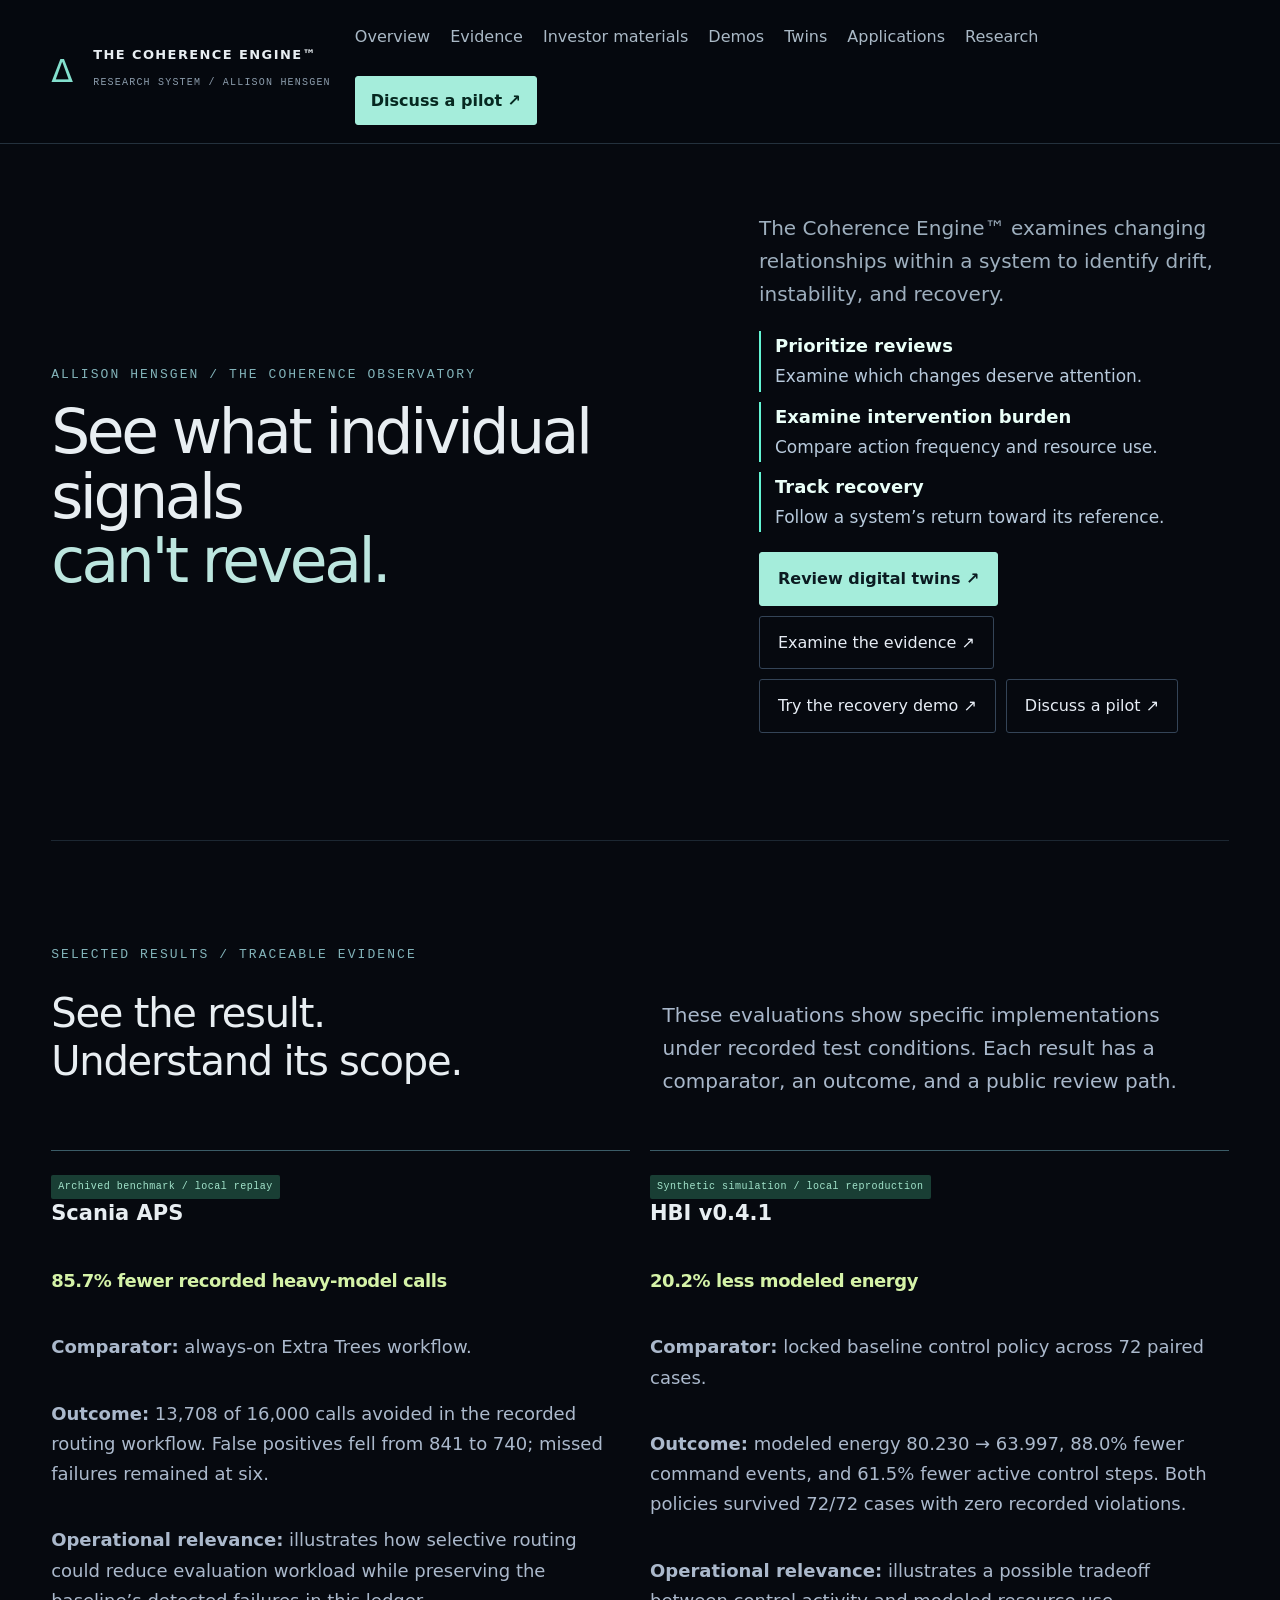
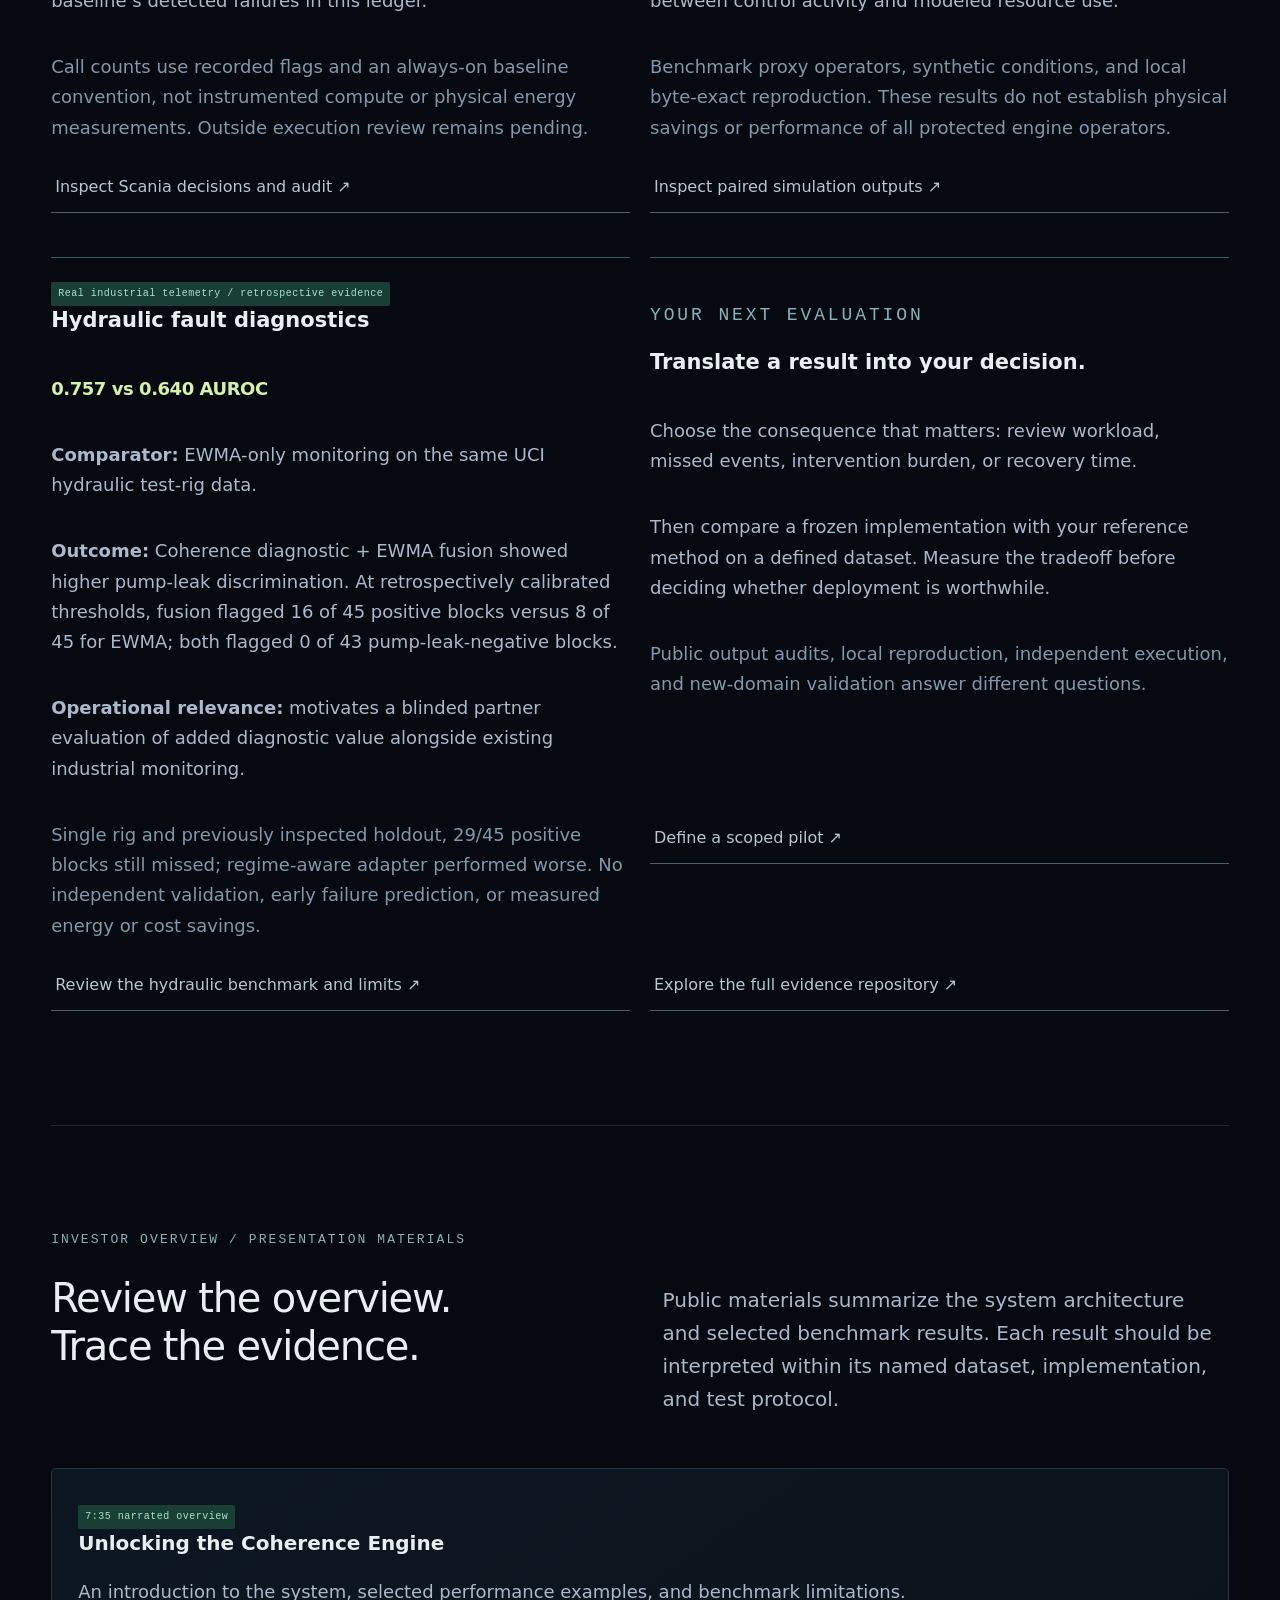
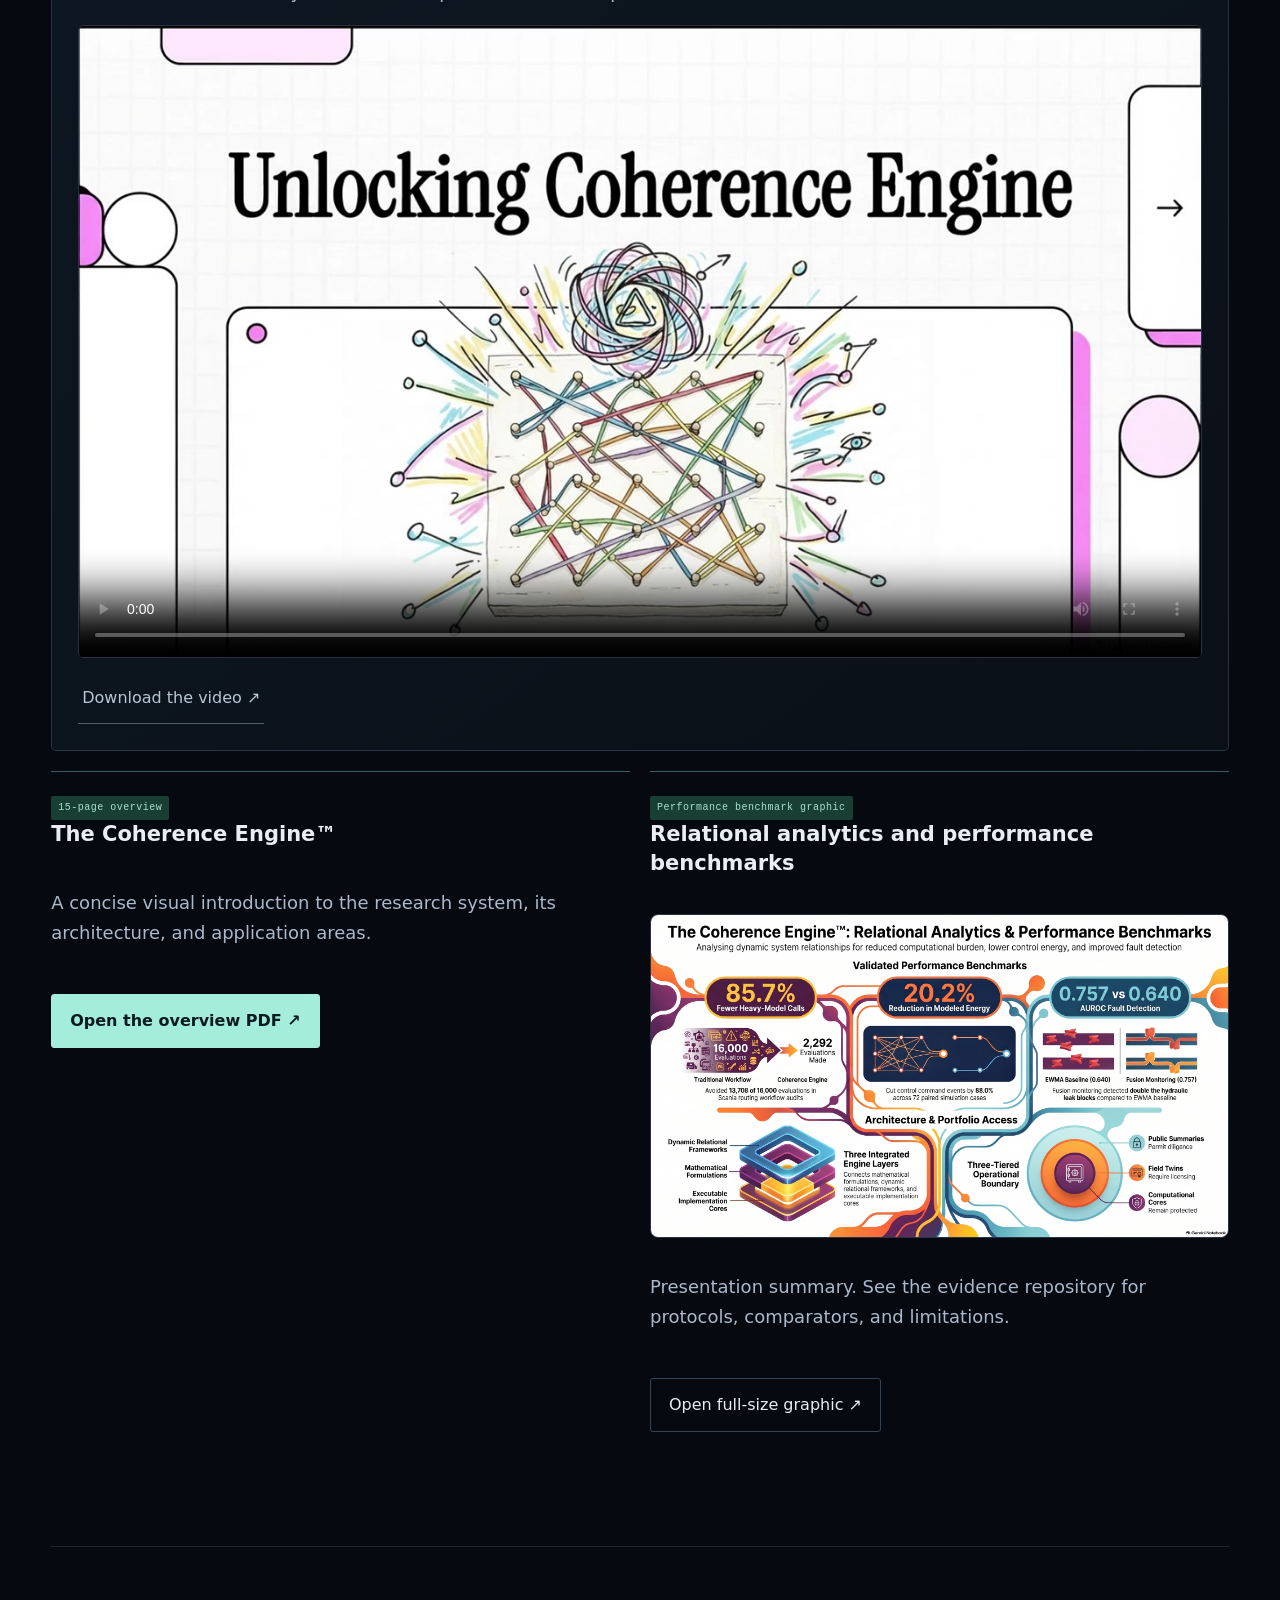
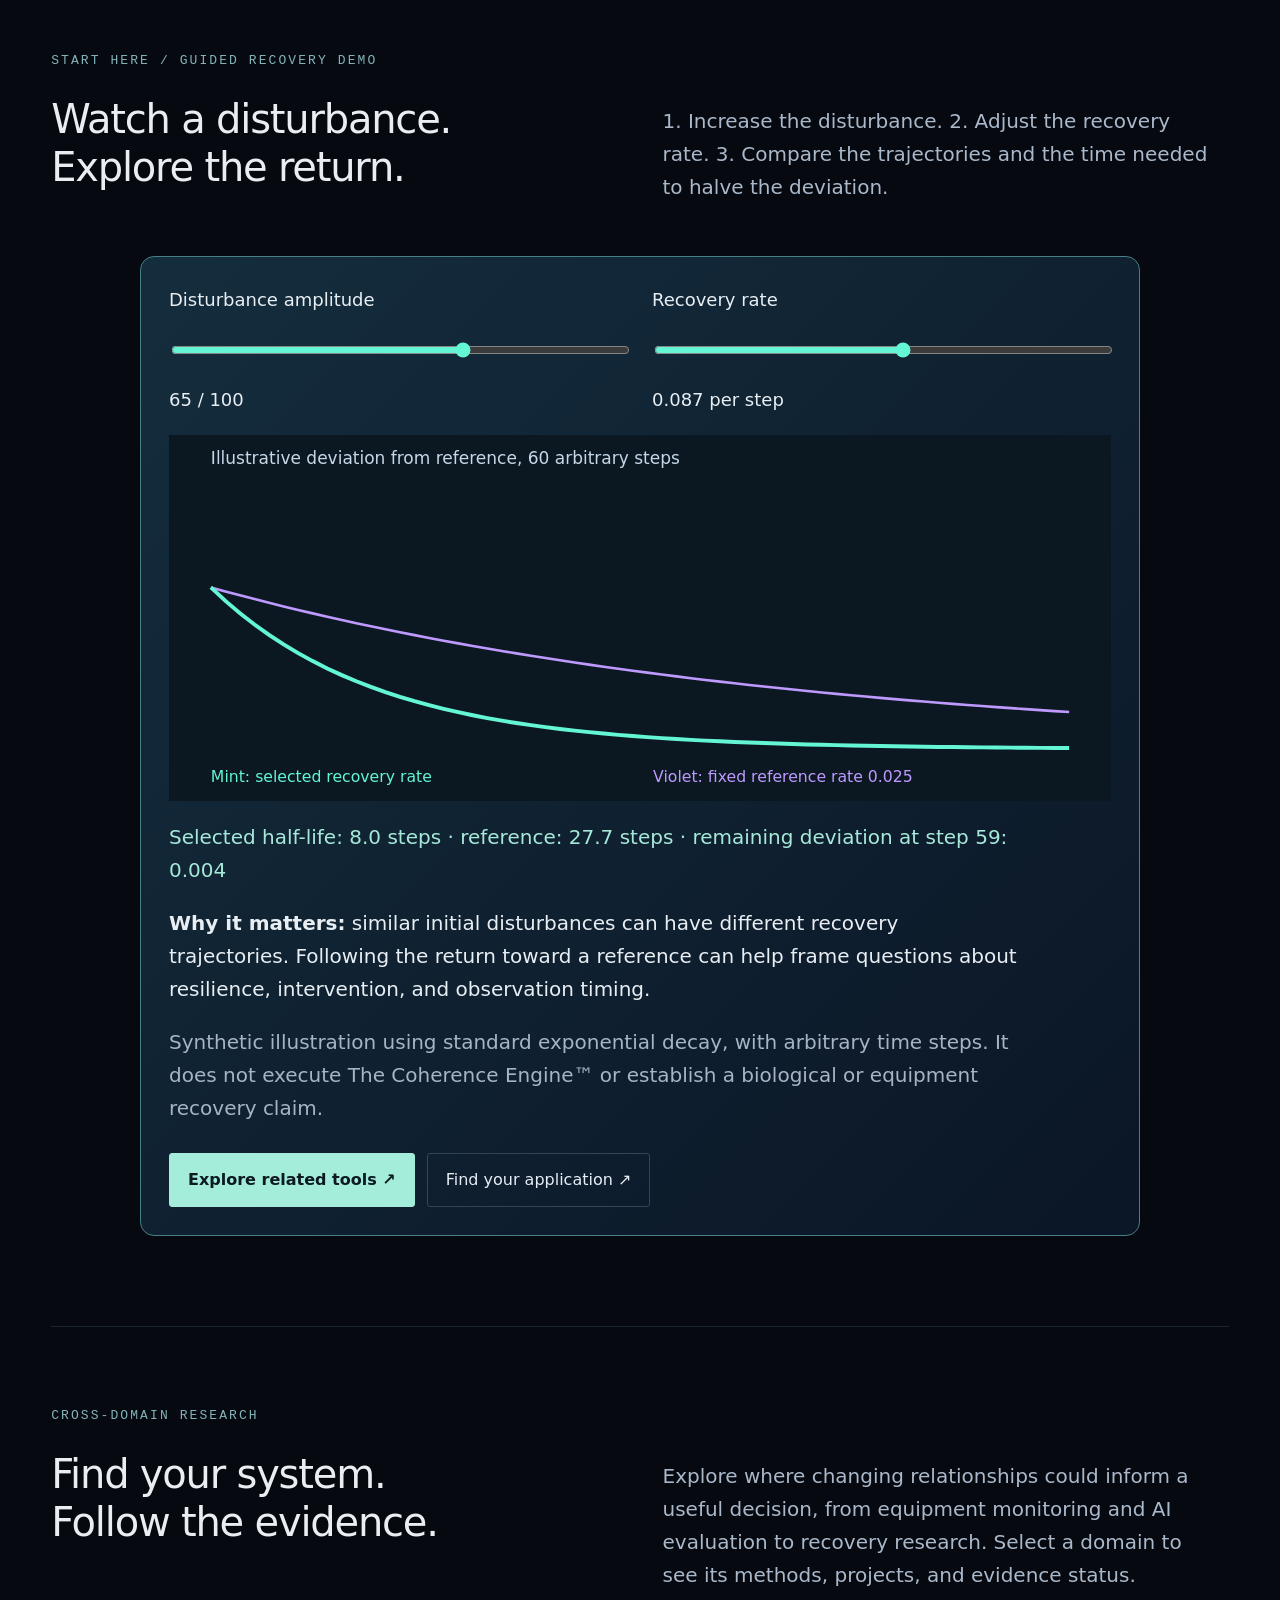
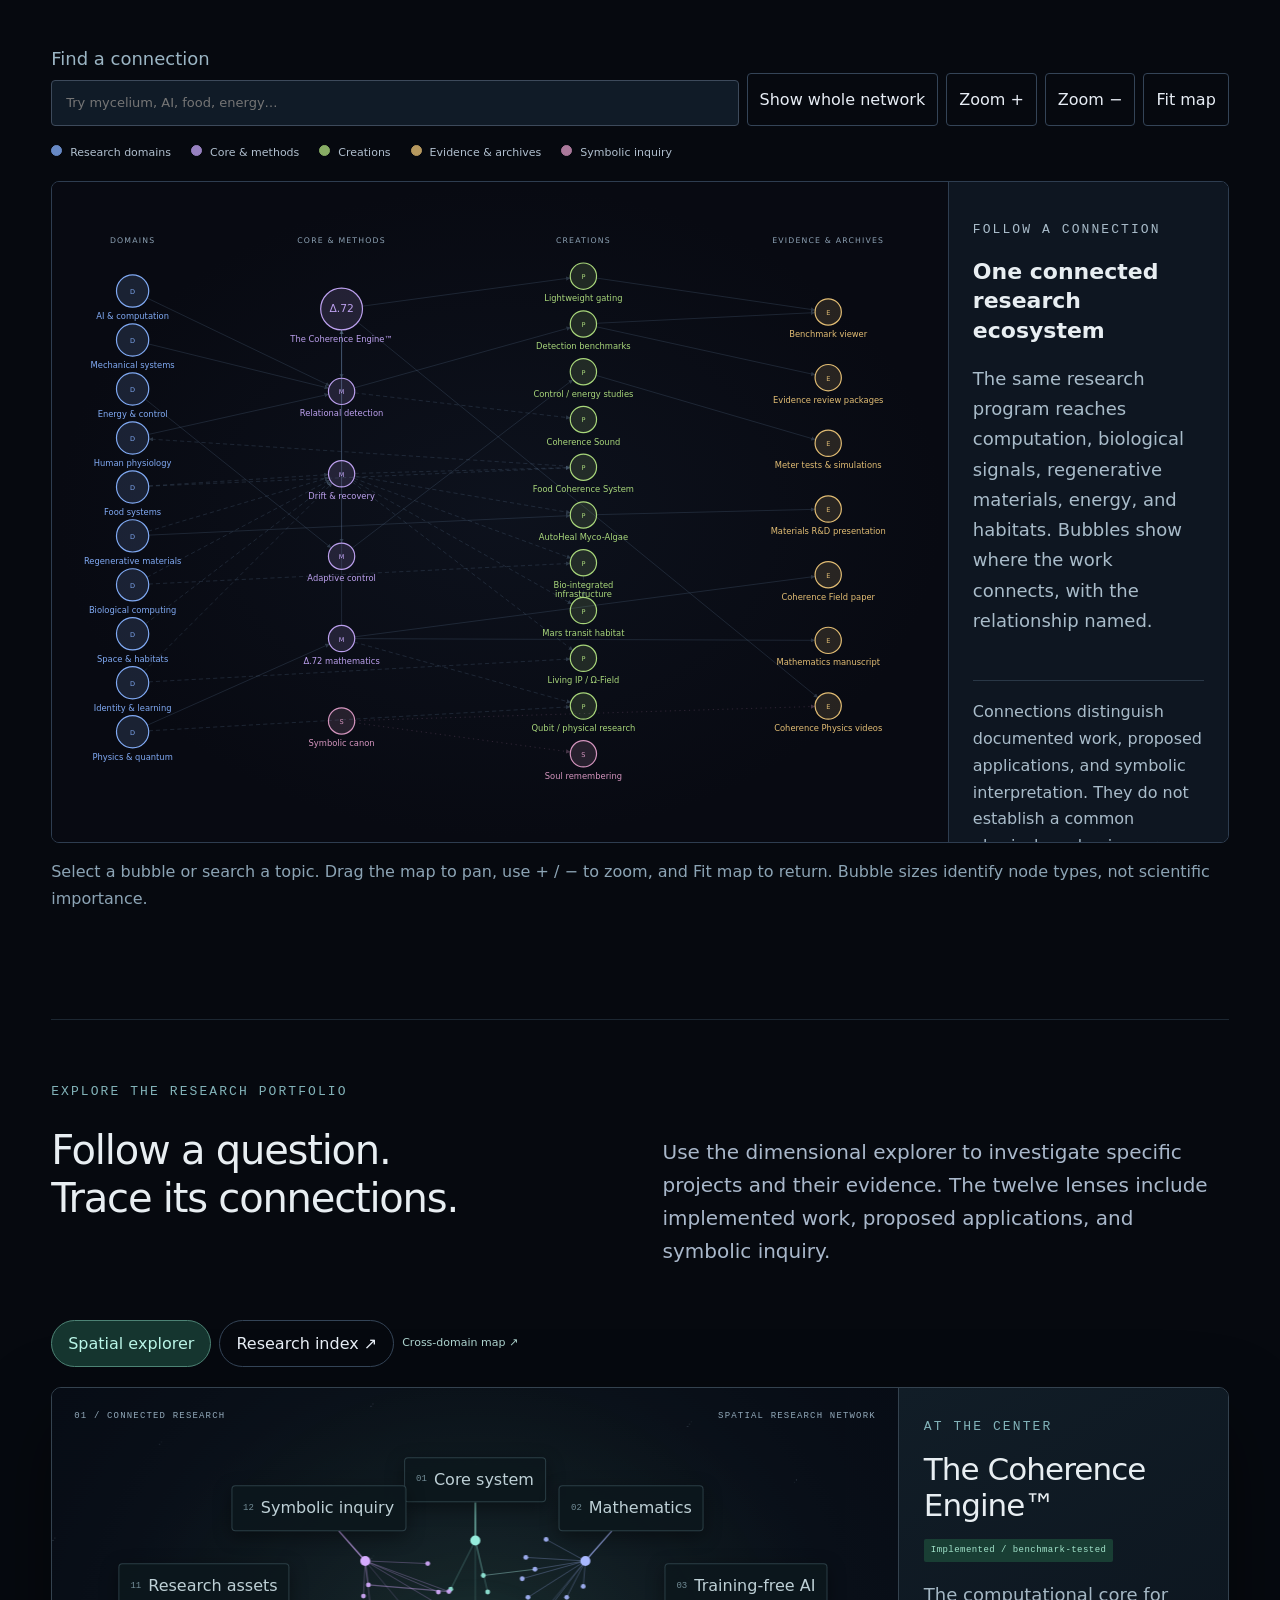
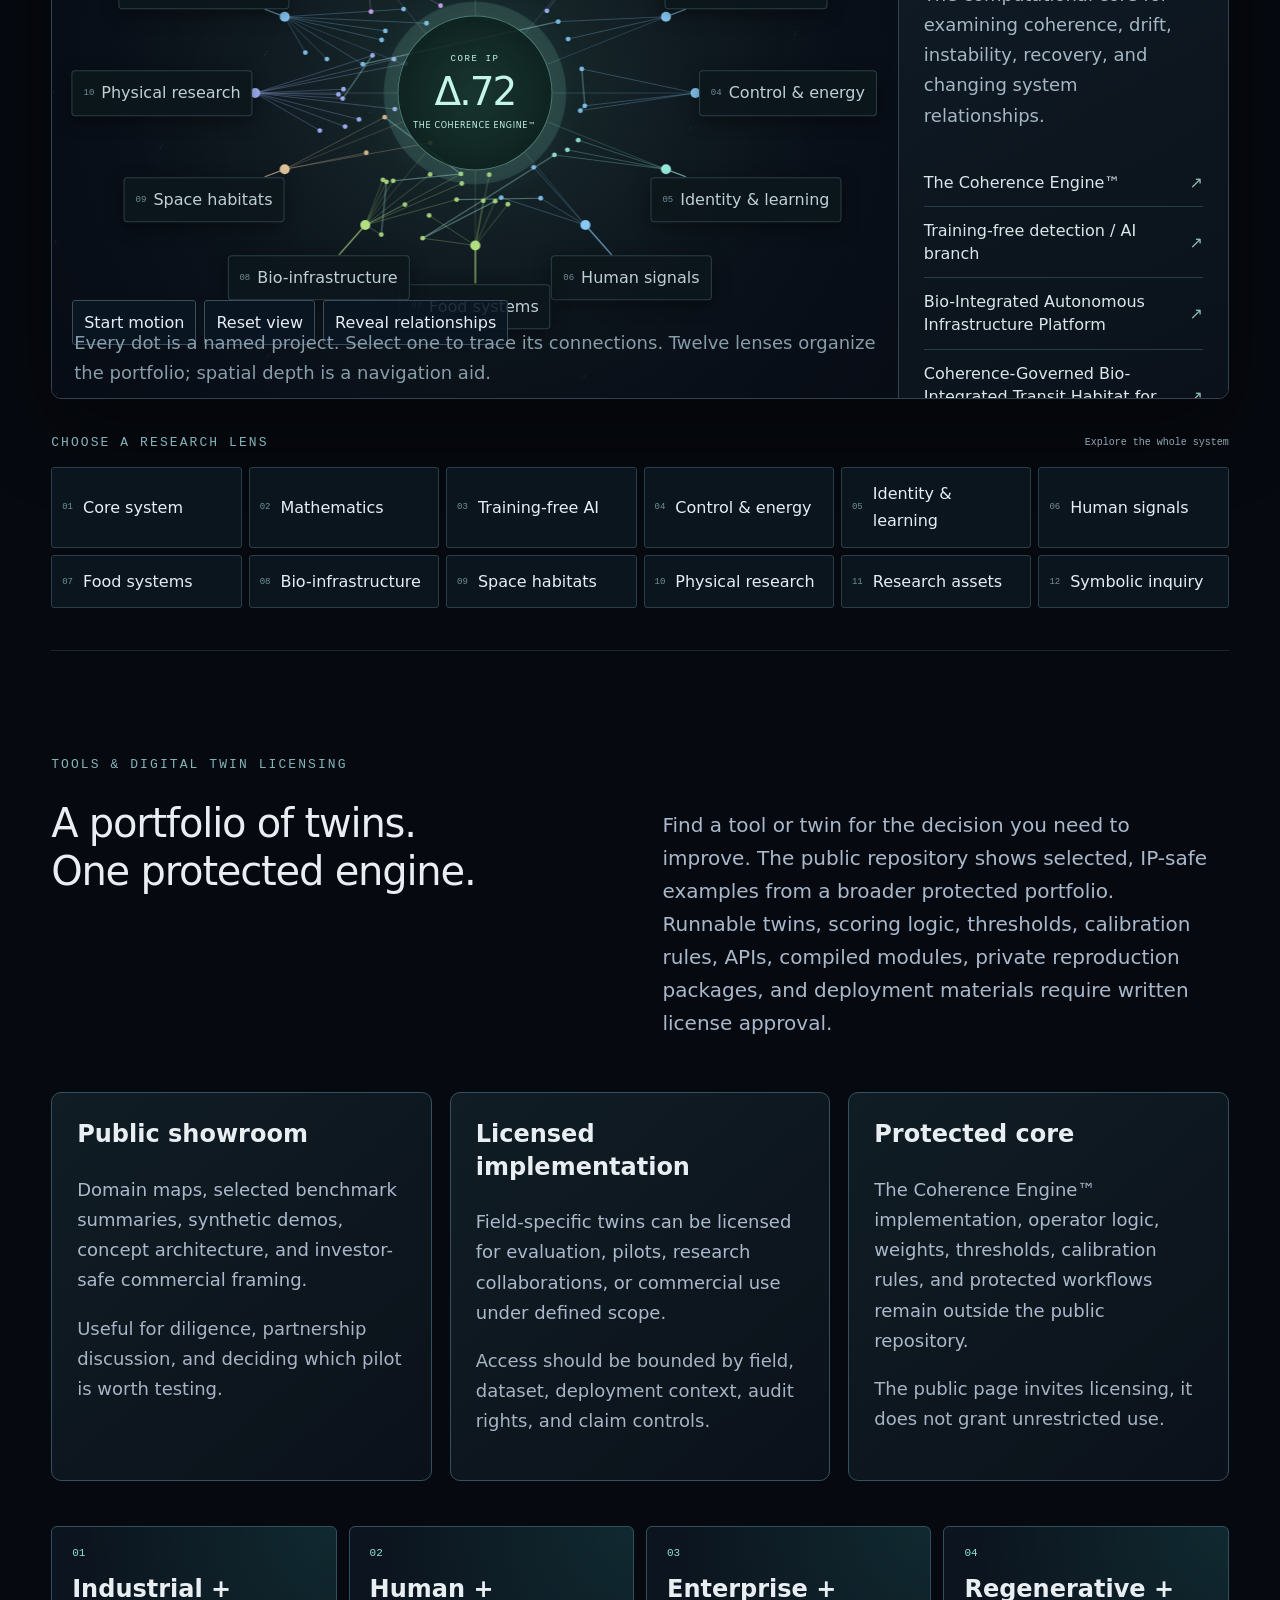
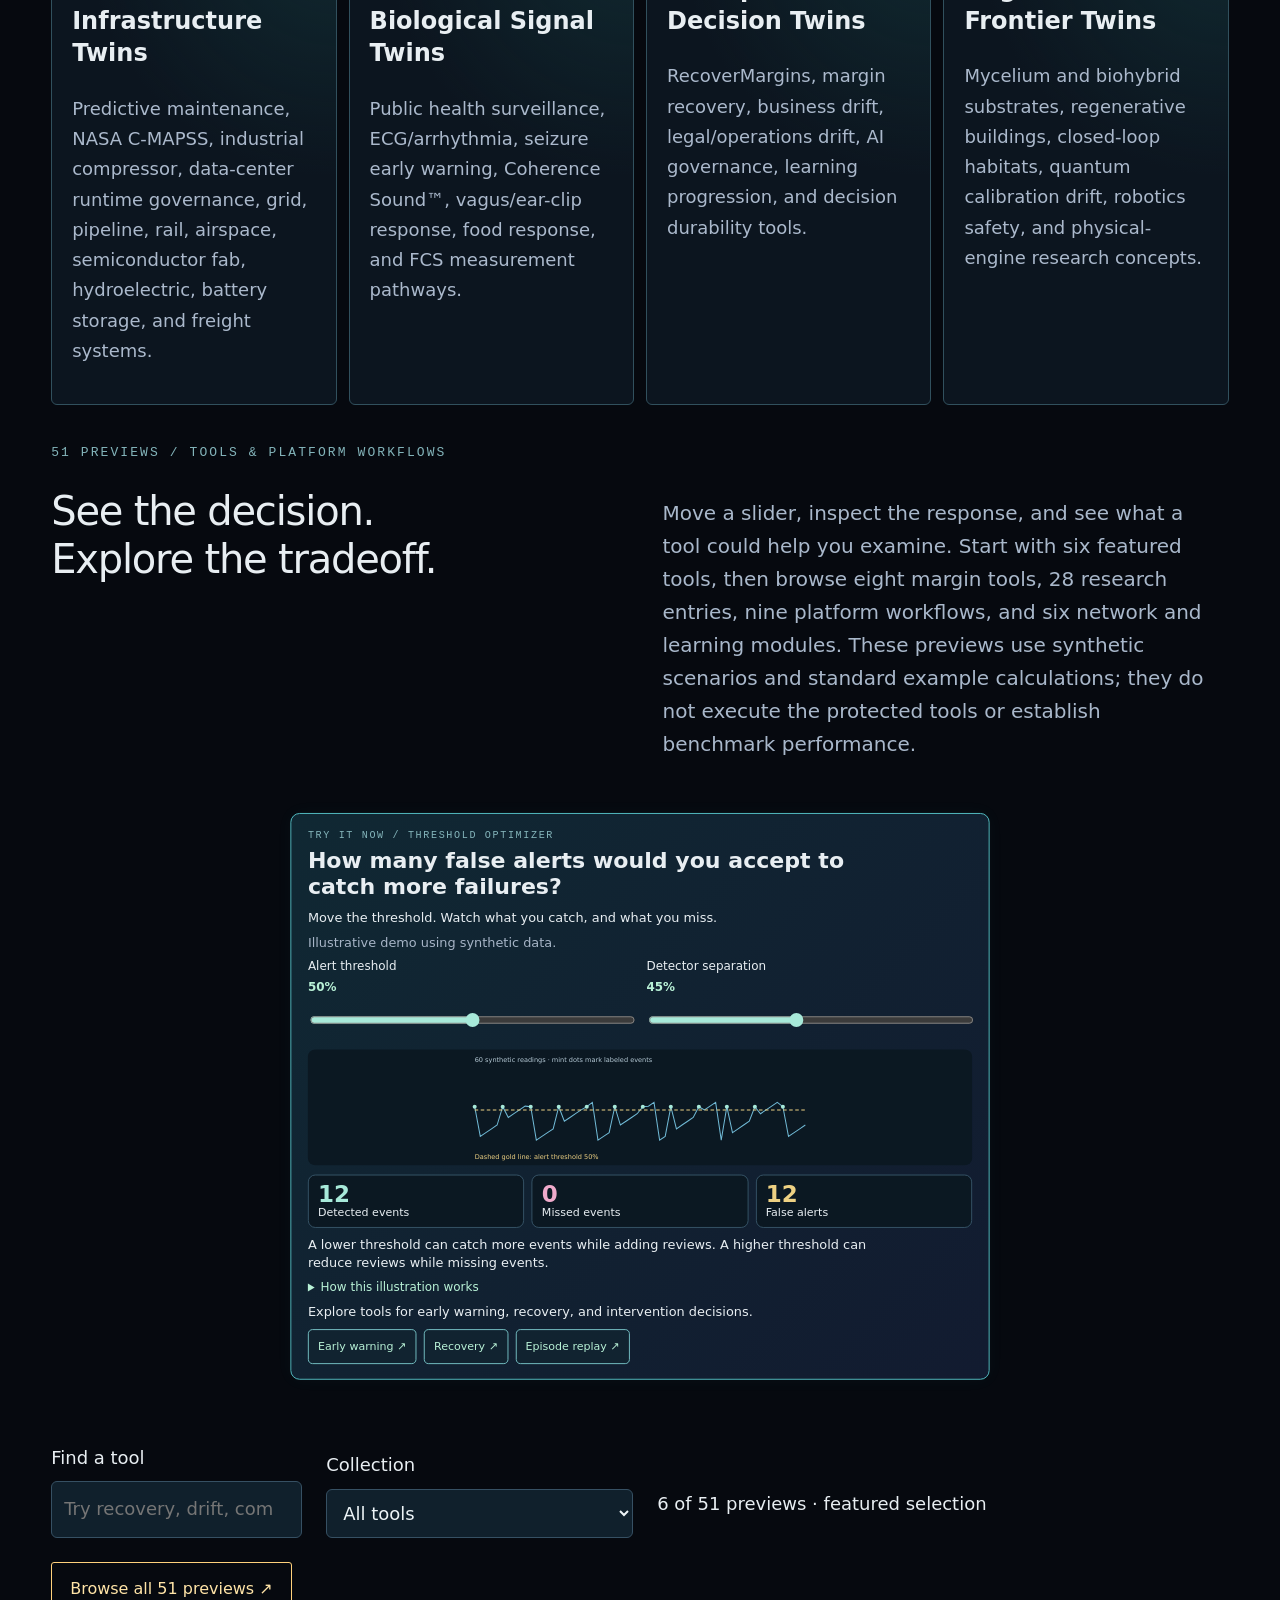
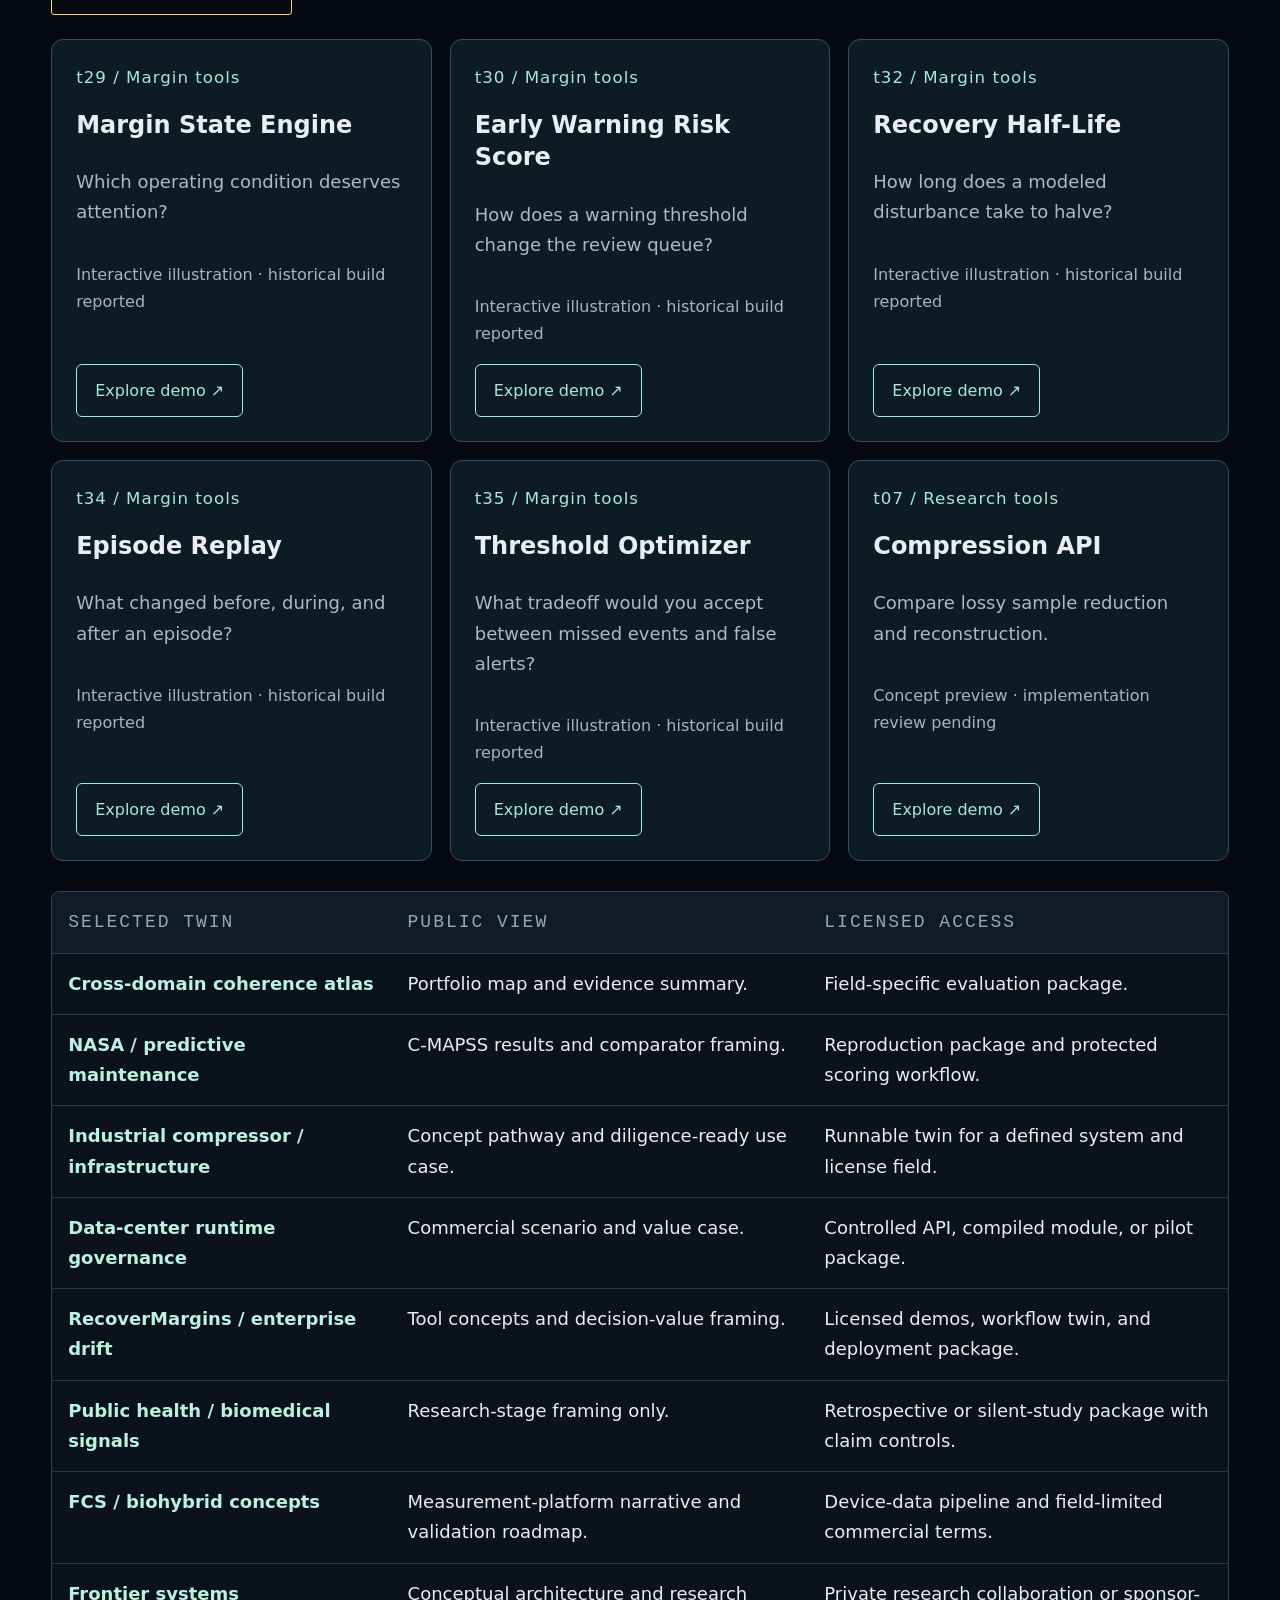
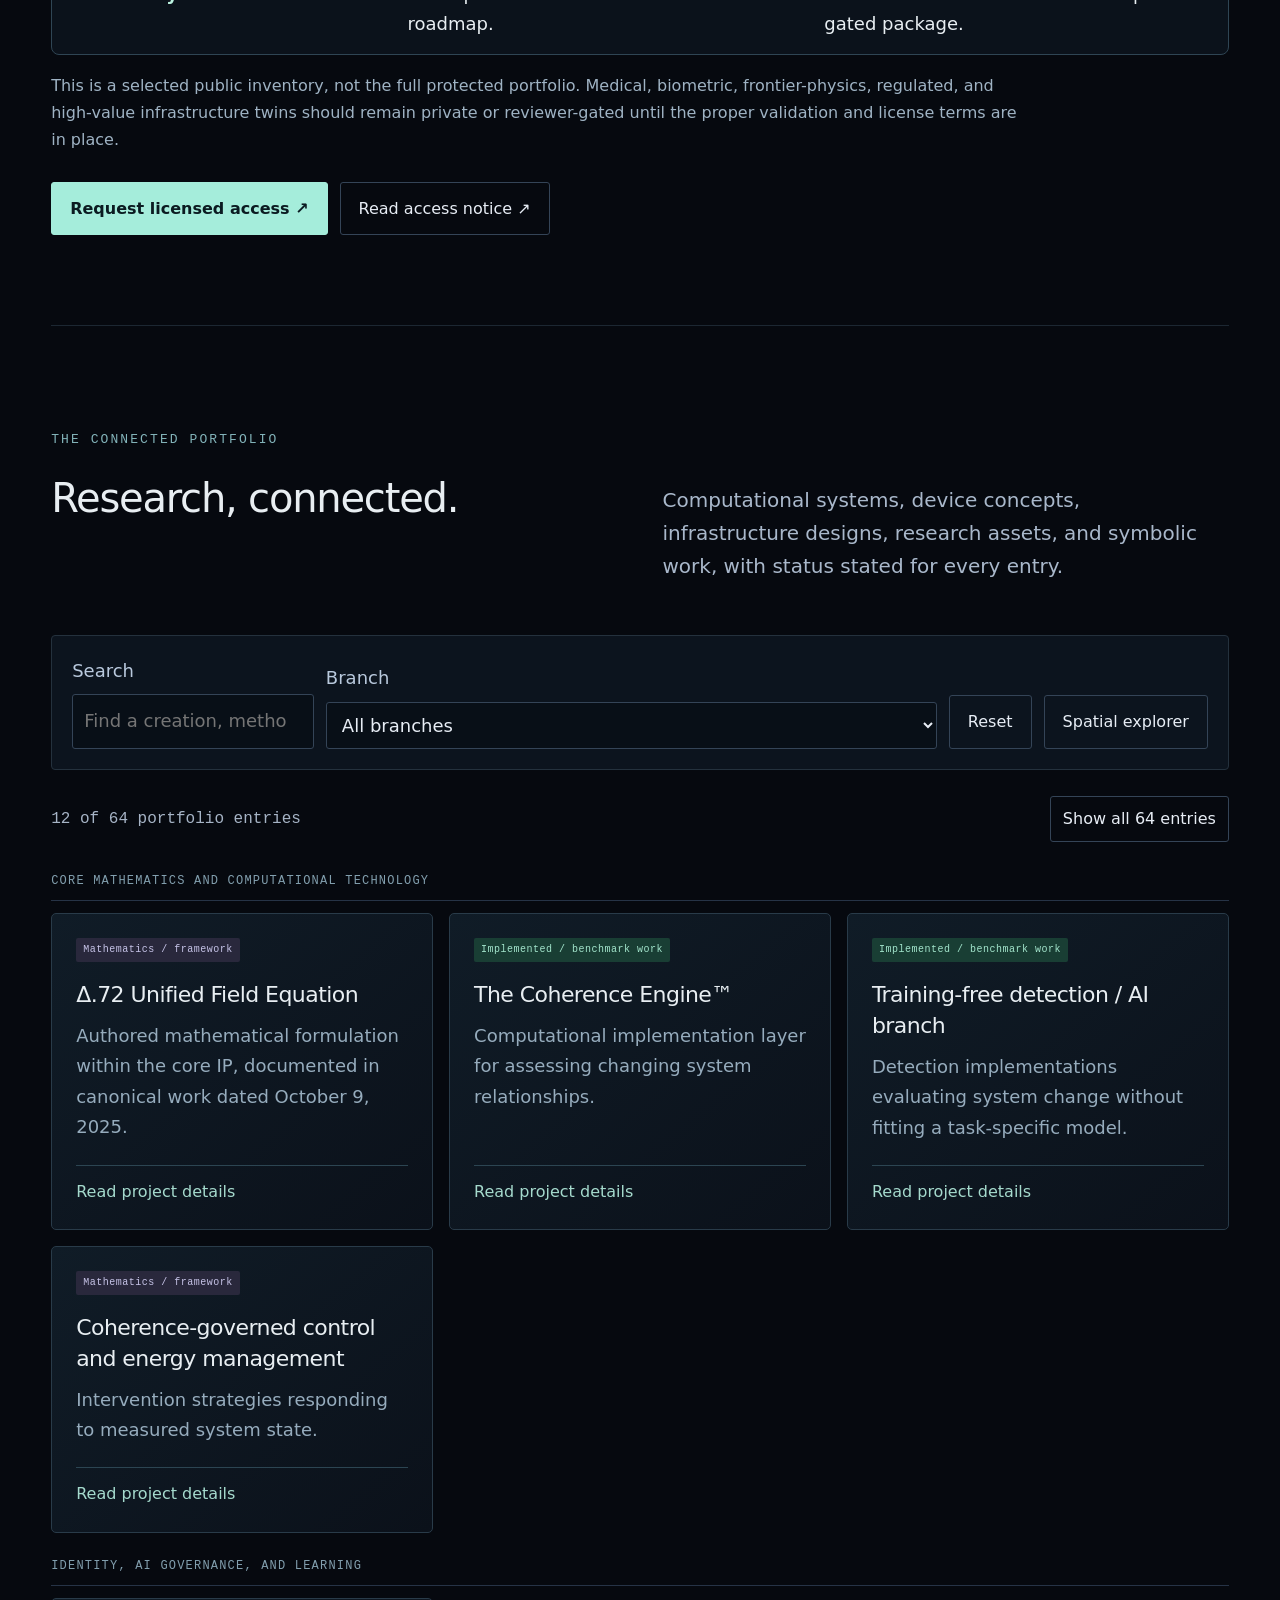
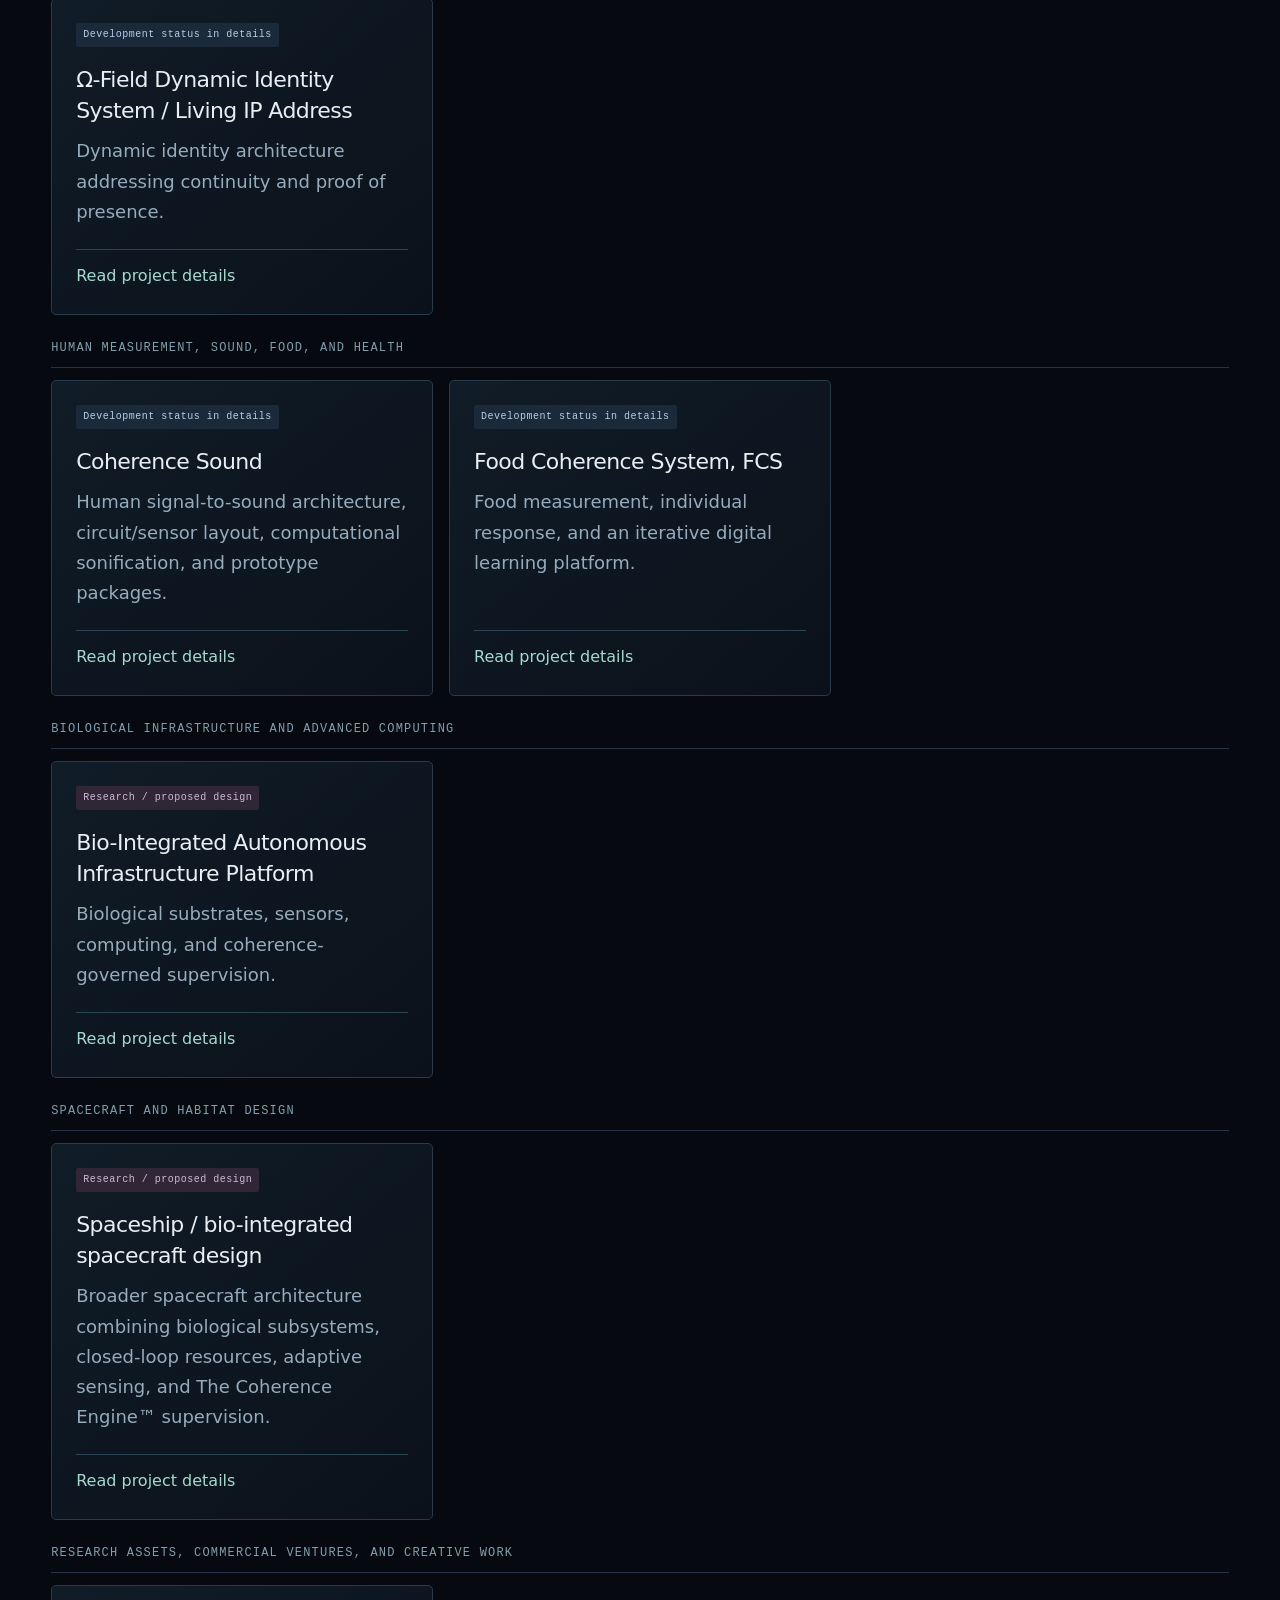
==== commit 3a441649: "Replace investor overview video" ====
--- a/index.html
+++ b/index.html
@@ -17,7 +17,7 @@
 <meta name="twitter:image:alt" content="The Coherence Engine™ by Allison Hensgen, research across domains.">
 <link rel="stylesheet" href="reading-flow.css?v=20261008-readable2"><link rel="stylesheet" href="network-showroom.css?v=20261008"></head><body>
 <nav aria-label="Main navigation"><a class="brand" href="#home"><span>Δ</span><b>THE COHERENCE ENGINE™</b><small>RESEARCH SYSTEM / ALLISON HENSGEN</small></a><div><a href="#home">Overview</a><a href="#evidence">Evidence</a><a href="#investor-materials">Investor materials</a><a href="#guided-demo">Demos</a><a href="#licensing">Twins</a><a href="#domain-map">Applications</a><a href="#research">Research</a><a class="primary" href="#pilot">Discuss a pilot ↗</a></div></nav>
-<main><section id="home" class="observatory"><header class="obs-intro"><div><p class="eyebrow">ALLISON HENSGEN / THE COHERENCE OBSERVATORY</p><h1>See what individual signals<br><em>can't reveal.</em></h1></div><div class="obs-description"><p>The Coherence Engine™ examines changing relationships within a system to identify drift, instability, and recovery.</p><ul class="value-benefits"><li><strong>Prioritize reviews</strong><span>Examine which changes deserve attention.</span></li><li><strong>Examine intervention burden</strong><span>Compare action frequency and resource use.</span></li><li><strong>Track recovery</strong><span>Follow a system’s return toward its reference.</span></li></ul><div class="value-paths"><a class="primary" href="#licensing">Review digital twins ↗</a><a class="secondary" href="#evidence">Examine the evidence ↗</a><a class="secondary" href="#guided-demo">Try the recovery demo ↗</a><a class="secondary" href="#pilot">Discuss a pilot ↗</a></div></div></header></section><section id="evidence"><div class="sectionhead"><p class="eyebrow">SELECTED RESULTS / TRACEABLE EVIDENCE</p><h2>See the result.<br>Understand its scope.</h2><p>These evaluations show specific implementations under recorded test conditions. Each result has a comparator, an outcome, and a public review path.</p></div><div class="evidencegrid"><article><span class="badge built">Archived benchmark / local replay</span><h3>Scania APS</h3><p class="result-number">85.7% fewer recorded heavy-model calls</p><p><strong>Comparator:</strong> always-on Extra Trees workflow.</p><p><strong>Outcome:</strong> 13,708 of 16,000 calls avoided in the recorded routing workflow. False positives fell from 841 to 740; missed failures remained at six.</p><p><strong>Operational relevance:</strong> illustrates how selective routing could reduce evaluation workload while preserving the baseline’s detected failures in this ledger.</p><p class="muted">Call counts use recorded flags and an always-on baseline convention, not instrumented compute or physical energy measurements. Outside execution review remains pending.</p><a class="textlink" href="https://github.com/CoherenceEngine/Research/blob/main/validation/scania_v1/README.md" target="_blank" rel="noopener">Inspect Scania decisions and audit ↗</a></article><article><span class="badge built">Synthetic simulation / local reproduction</span><h3>HBI v0.4.1</h3><p class="result-number">20.2% less modeled energy</p><p><strong>Comparator:</strong> locked baseline control policy across 72 paired cases.</p><p><strong>Outcome:</strong> modeled energy 80.230 → 63.997, 88.0% fewer command events, and 61.5% fewer active control steps. Both policies survived 72/72 cases with zero recorded violations.</p><p><strong>Operational relevance:</strong> illustrates a possible tradeoff between control activity and modeled resource use.</p><p class="muted">Benchmark proxy operators, synthetic conditions, and local byte-exact reproduction. These results do not establish physical savings or performance of all protected engine operators.</p><a class="textlink" href="https://github.com/CoherenceEngine/Research/blob/main/validation/hbi_v0_4_1/README.md" target="_blank" rel="noopener">Inspect paired simulation outputs ↗</a></article><article><span class="badge built">Real industrial telemetry / retrospective evidence</span><h3>Hydraulic fault diagnostics</h3><p class="result-number">0.757 vs 0.640 AUROC</p><p><strong>Comparator:</strong> EWMA-only monitoring on the same UCI hydraulic test-rig data.</p><p><strong>Outcome:</strong> Coherence diagnostic + EWMA fusion showed higher pump-leak discrimination. At retrospectively calibrated thresholds, fusion flagged 16 of 45 positive blocks versus 8 of 45 for EWMA; both flagged 0 of 43 pump-leak-negative blocks.</p><p><strong>Operational relevance:</strong> motivates a blinded partner evaluation of added diagnostic value alongside existing industrial monitoring.</p><p class="muted">Single rig and previously inspected holdout, 29/45 positive blocks still missed; regime-aware adapter performed worse. No independent validation, early failure prediction, or measured energy or cost savings.</p><a class="textlink" href="https://github.com/CoherenceEngine/Research/blob/main/validation/hydraulic_pump_fusion_v1/README.md" target="_blank" rel="noopener">Review the hydraulic benchmark and limits ↗</a></article><article><p class="eyebrow">YOUR NEXT EVALUATION</p><h3>Translate a result into your decision.</h3><p>Choose the consequence that matters: review workload, missed events, intervention burden, or recovery time.</p><p>Then compare a frozen implementation with your reference method on a defined dataset. Measure the tradeoff before deciding whether deployment is worthwhile.</p><p class="muted">Public output audits, local reproduction, independent execution, and new-domain validation answer different questions.</p><a class="textlink" href="#pilot">Define a scoped pilot ↗</a><a class="textlink" href="https://github.com/CoherenceEngine/Research" target="_blank" rel="noopener">Explore the full evidence repository ↗</a></article></div></section><section id="investor-materials" class="investor-materials"><div class="sectionhead"><p class="eyebrow">INVESTOR OVERVIEW / PRESENTATION MATERIALS</p><h2>Review the overview.<br>Trace the evidence.</h2><p>Public materials summarize the system architecture and selected benchmark results. Each result should be interpreted within its named dataset, implementation, and test protocol.</p></div><article class="investor-video"><span class="badge built">7:40 narrated overview</span><h3>Unlocking the Coherence Engine</h3><p>An introduction to the system, selected performance examples, and benchmark limitations.</p><video controls preload="metadata" playsinline poster="investor-materials/Unlocking_Coherence_Engine_poster.jpg" aria-label="Unlocking the Coherence Engine overview video"><source src="investor-materials/Unlocking_Coherence_Engine.mp4" type="video/mp4">Your browser does not support embedded video. <a href="investor-materials/Unlocking_Coherence_Engine.mp4">Download the MP4</a>.</video><div class="evidenceactions"><a class="textlink" href="investor-materials/Unlocking_Coherence_Engine.mp4" download>Download the video ↗</a></div></article><div class="evidencegrid"><article><span class="badge built">15-page overview</span><h3>The Coherence Engine™</h3><p>A concise visual introduction to the research system, its architecture, and application areas.</p><div class="evidenceactions"><a class="primary" href="investor-materials/The_Coherence_Engine.pdf">Open the overview PDF ↗</a></div></article><article><span class="badge built">Performance benchmark graphic</span><h3>Relational analytics and performance benchmarks</h3><a href="investor-materials/Relational_Analytics_and_Performance_Benchmarks.png"><img class="investor-chart" src="investor-materials/Relational_Analytics_and_Performance_Benchmarks.png" alt="Summary graphic of selected Coherence Engine performance benchmarks and architecture"></a><p>Presentation summary. See the evidence repository for protocols, comparators, and limitations.</p><div class="evidenceactions"><a class="secondary" href="investor-materials/Relational_Analytics_and_Performance_Benchmarks.png">Open full-size graphic ↗</a></div></article></div></section><section id="guided-demo"><div class="sectionhead"><p class="eyebrow">START HERE / GUIDED RECOVERY DEMO</p><h2>Watch a disturbance.<br>Explore the return.</h2><p>1. Increase the disturbance. 2. Adjust the recovery rate. 3. Compare the trajectories and the time needed to halve the deviation.</p></div><div class="guided-panel"><div class="tool-demo-controls"><label>Disturbance amplitude<input id="guided-disturbance" type="range" min="0" max="100" value="65"><output id="guided-disturbance-value"></output></label><label>Recovery rate<input id="guided-rate" type="range" min="1" max="100" value="55"><output id="guided-rate-value"></output></label></div><svg id="guided-plot" viewBox="0 0 720 280" role="img" aria-label="Illustrative recovery trajectories"></svg><p id="guided-output" class="tool-output" aria-live="polite"></p><p><strong>Why it matters:</strong> similar initial disturbances can have different recovery trajectories. Following the return toward a reference can help frame questions about resilience, intervention, and observation timing.</p><p class="muted">Synthetic illustration using standard exponential decay, with arbitrary time steps. It does not execute The Coherence Engine™ or establish a biological or equipment recovery claim.</p><div class="evidenceactions"><a class="primary" href="#tools">Explore related tools ↗</a><a class="secondary" href="#domain-map">Find your application ↗</a></div></div></section><section id="domain-map" class="domain-section"><div class="sectionhead"><p class="eyebrow">CROSS-DOMAIN RESEARCH</p><h2>Find your system.<br>Follow the evidence.</h2><p>Explore where changing relationships could inform a useful decision, from equipment monitoring and AI evaluation to recovery research. Select a domain to see its methods, projects, and evidence status.</p></div><div class="bubble-toolbar"><label>Find a connection<input type="search" id="bubble-search" placeholder="Try mycelium, AI, food, energy…"></label><button id="bubble-all">Show whole network</button><button id="bubble-in">Zoom +</button><button id="bubble-out">Zoom −</button><button id="bubble-fit">Fit map</button></div><div class="bubble-legend"><span style="--bubble-color:#80aaf4">Research domains</span><span style="--bubble-color:#bca0ee">Core & methods</span><span style="--bubble-color:#a9d77b">Creations</span><span style="--bubble-color:#e2bd74">Evidence & archives</span><span style="--bubble-color:#d495be">Symbolic inquiry</span></div><div class="bubble-workspace"><div class="bubble-viewport"><svg id="bubble-svg" viewBox="0 0 1500 960" role="group" aria-label="Interactive cross-domain research map"></svg></div><aside id="bubble-inspector"><p class="eyebrow">FOLLOW A CONNECTION</p><h3 id="bubble-title">One connected research ecosystem</h3><p id="bubble-description">The same research program reaches computation, biological signals, regenerative materials, energy, and habitats. Bubbles show where the work connects, with the relationship named.</p><div id="bubble-connections"></div><div id="bubble-actions"></div><p class="bubble-note">Connections distinguish documented work, proposed applications, and symbolic interpretation. They do not establish a common physical mechanism or validation across every domain.</p></aside></div><p class="bubble-instruction">Select a bubble or search a topic. Drag the map to pan, use + / − to zoom, and Fit map to return. Bubble sizes identify node types, not scientific importance.</p></section><section id="observatory" class="observatory"><div class="sectionhead"><p class="eyebrow">EXPLORE THE RESEARCH PORTFOLIO</p><h2>Follow a question.<br>Trace its connections.</h2><p>Use the dimensional explorer to investigate specific projects and their evidence. The twelve lenses include implemented work, proposed applications, and symbolic inquiry.</p></div><div class="obs-view" role="group" aria-label="Portfolio view"><button id="spatial-view" class="selected" aria-pressed="true">Spatial explorer</button><button id="index-view" aria-pressed="false">Research index ↗</button><a class="obs-map-link" href="#domain-map">Cross-domain map ↗</a></div><div class="obs-workspace"><div class="obs-scene" id="scene"><div class="obs-scene-head"><span id="scene-title">01 / CONNECTED RESEARCH</span><span id="scene-type">SPATIAL RESEARCH NETWORK</span></div><canvas id="observatory-canvas" aria-label="Rotatable mathematical projection and conceptual research scenes. Select a research branch using the labelled buttons." tabindex="0"></canvas><div id="orbit-nodes" aria-label="Research branches"></div><button id="engine-node" class="engine-node"><small>CORE IP</small><strong>Δ.72</strong><span>THE COHERENCE ENGINE™</span></button><div class="obs-controls"><button id="obs-motion" aria-pressed="false">Start motion</button><button id="obs-reset">Reset view</button><button id="obs-relations" aria-pressed="false">Reveal relationships</button></div><p id="scene-caption">A projection of 12D geometry. Portfolio connections describe research organization, not physical equivalence.</p></div><aside class="obs-inspector" aria-label="Selected research" aria-live="polite"><p class="eyebrow" id="inspector-kicker">AT THE CENTER</p><h2 id="inspector-title">The Coherence Engine™</h2><span id="inspector-status" class="badge built">Implemented / benchmark-tested</span><p id="inspector-description">The computational core for examining coherence, drift, instability, recovery, and changing system relationships.</p><div id="relationship-list" hidden></div><div id="scene-projects"></div><div class="obs-inspector-actions"><button id="inspect-core">Read core project</button><a href="#evidence" class="textlink">Examine evidence ↗</a></div><div class="inspector-footer"><span>64 PORTFOLIO ENTRIES</span><span>12 NAVIGATION LENSES</span></div></aside></div><div class="obs-lens-heading"><p class="eyebrow">CHOOSE A RESEARCH LENS</p><span id="obs-lens-label">Explore the whole system</span></div><div id="obs-lenses" class="obs-lenses"></div></section><section id="licensing"><div class="sectionhead"><p class="eyebrow">TOOLS & DIGITAL TWIN LICENSING</p><h2>A portfolio of twins.<br>One protected engine.</h2><p>Find a tool or twin for the decision you need to improve. The public repository shows selected, IP-safe examples from a broader protected portfolio. Runnable twins, scoring logic, thresholds, calibration rules, APIs, compiled modules, private reproduction packages, and deployment materials require written license approval.</p></div><div class="licensegrid"><article><h3>Public showroom</h3><p>Domain maps, selected benchmark summaries, synthetic demos, concept architecture, and investor-safe commercial framing.</p><p class="muted">Useful for diligence, partnership discussion, and deciding which pilot is worth testing.</p></article><article><h3>Licensed implementation</h3><p>Field-specific twins can be licensed for evaluation, pilots, research collaborations, or commercial use under defined scope.</p><p class="muted">Access should be bounded by field, dataset, deployment context, audit rights, and claim controls.</p></article><article><h3>Protected core</h3><p>The Coherence Engine™ implementation, operator logic, weights, thresholds, calibration rules, and protected workflows remain outside the public repository.</p><p class="muted">The public page invites licensing, it does not grant unrestricted use.</p></article></div><div class="license-categories"><article><span>01</span><h3>Industrial + Infrastructure Twins</h3><p>Predictive maintenance, NASA C-MAPSS, industrial compressor, data-center runtime governance, grid, pipeline, rail, airspace, semiconductor fab, hydroelectric, battery storage, and freight systems.</p></article><article><span>02</span><h3>Human + Biological Signal Twins</h3><p>Public health surveillance, ECG/arrhythmia, seizure early warning, Coherence Sound™, vagus/ear-clip response, food response, and FCS measurement pathways.</p></article><article><span>03</span><h3>Enterprise + Decision Twins</h3><p>RecoverMargins, margin recovery, business drift, legal/operations drift, AI governance, learning progression, and decision durability tools.</p></article><article><span>04</span><h3>Regenerative + Frontier Twins</h3><p>Mycelium and biohybrid substrates, regenerative buildings, closed-loop habitats, quantum calibration drift, robotics safety, and physical-engine research concepts.</p></article></div><div id="tools" class="sectionhead"><p class="eyebrow">51 PREVIEWS / TOOLS & PLATFORM WORKFLOWS</p><h2>See the decision.<br>Explore the tradeoff.</h2><p>Move a slider, inspect the response, and see what a tool could help you examine. Start with six featured tools, then browse eight margin tools, 28 research entries, nine platform workflows, and six network and learning modules. These previews use synthetic scenarios and standard example calculations; they do not execute the protected tools or establish benchmark performance.</p></div><section id="threshold-feature" aria-labelledby="threshold-title">
+<main><section id="home" class="observatory"><header class="obs-intro"><div><p class="eyebrow">ALLISON HENSGEN / THE COHERENCE OBSERVATORY</p><h1>See what individual signals<br><em>can't reveal.</em></h1></div><div class="obs-description"><p>The Coherence Engine™ examines changing relationships within a system to identify drift, instability, and recovery.</p><ul class="value-benefits"><li><strong>Prioritize reviews</strong><span>Examine which changes deserve attention.</span></li><li><strong>Examine intervention burden</strong><span>Compare action frequency and resource use.</span></li><li><strong>Track recovery</strong><span>Follow a system’s return toward its reference.</span></li></ul><div class="value-paths"><a class="primary" href="#licensing">Review digital twins ↗</a><a class="secondary" href="#evidence">Examine the evidence ↗</a><a class="secondary" href="#guided-demo">Try the recovery demo ↗</a><a class="secondary" href="#pilot">Discuss a pilot ↗</a></div></div></header></section><section id="evidence"><div class="sectionhead"><p class="eyebrow">SELECTED RESULTS / TRACEABLE EVIDENCE</p><h2>See the result.<br>Understand its scope.</h2><p>These evaluations show specific implementations under recorded test conditions. Each result has a comparator, an outcome, and a public review path.</p></div><div class="evidencegrid"><article><span class="badge built">Archived benchmark / local replay</span><h3>Scania APS</h3><p class="result-number">85.7% fewer recorded heavy-model calls</p><p><strong>Comparator:</strong> always-on Extra Trees workflow.</p><p><strong>Outcome:</strong> 13,708 of 16,000 calls avoided in the recorded routing workflow. False positives fell from 841 to 740; missed failures remained at six.</p><p><strong>Operational relevance:</strong> illustrates how selective routing could reduce evaluation workload while preserving the baseline’s detected failures in this ledger.</p><p class="muted">Call counts use recorded flags and an always-on baseline convention, not instrumented compute or physical energy measurements. Outside execution review remains pending.</p><a class="textlink" href="https://github.com/CoherenceEngine/Research/blob/main/validation/scania_v1/README.md" target="_blank" rel="noopener">Inspect Scania decisions and audit ↗</a></article><article><span class="badge built">Synthetic simulation / local reproduction</span><h3>HBI v0.4.1</h3><p class="result-number">20.2% less modeled energy</p><p><strong>Comparator:</strong> locked baseline control policy across 72 paired cases.</p><p><strong>Outcome:</strong> modeled energy 80.230 → 63.997, 88.0% fewer command events, and 61.5% fewer active control steps. Both policies survived 72/72 cases with zero recorded violations.</p><p><strong>Operational relevance:</strong> illustrates a possible tradeoff between control activity and modeled resource use.</p><p class="muted">Benchmark proxy operators, synthetic conditions, and local byte-exact reproduction. These results do not establish physical savings or performance of all protected engine operators.</p><a class="textlink" href="https://github.com/CoherenceEngine/Research/blob/main/validation/hbi_v0_4_1/README.md" target="_blank" rel="noopener">Inspect paired simulation outputs ↗</a></article><article><span class="badge built">Real industrial telemetry / retrospective evidence</span><h3>Hydraulic fault diagnostics</h3><p class="result-number">0.757 vs 0.640 AUROC</p><p><strong>Comparator:</strong> EWMA-only monitoring on the same UCI hydraulic test-rig data.</p><p><strong>Outcome:</strong> Coherence diagnostic + EWMA fusion showed higher pump-leak discrimination. At retrospectively calibrated thresholds, fusion flagged 16 of 45 positive blocks versus 8 of 45 for EWMA; both flagged 0 of 43 pump-leak-negative blocks.</p><p><strong>Operational relevance:</strong> motivates a blinded partner evaluation of added diagnostic value alongside existing industrial monitoring.</p><p class="muted">Single rig and previously inspected holdout, 29/45 positive blocks still missed; regime-aware adapter performed worse. No independent validation, early failure prediction, or measured energy or cost savings.</p><a class="textlink" href="https://github.com/CoherenceEngine/Research/blob/main/validation/hydraulic_pump_fusion_v1/README.md" target="_blank" rel="noopener">Review the hydraulic benchmark and limits ↗</a></article><article><p class="eyebrow">YOUR NEXT EVALUATION</p><h3>Translate a result into your decision.</h3><p>Choose the consequence that matters: review workload, missed events, intervention burden, or recovery time.</p><p>Then compare a frozen implementation with your reference method on a defined dataset. Measure the tradeoff before deciding whether deployment is worthwhile.</p><p class="muted">Public output audits, local reproduction, independent execution, and new-domain validation answer different questions.</p><a class="textlink" href="#pilot">Define a scoped pilot ↗</a><a class="textlink" href="https://github.com/CoherenceEngine/Research" target="_blank" rel="noopener">Explore the full evidence repository ↗</a></article></div></section><section id="investor-materials" class="investor-materials"><div class="sectionhead"><p class="eyebrow">INVESTOR OVERVIEW / PRESENTATION MATERIALS</p><h2>Review the overview.<br>Trace the evidence.</h2><p>Public materials summarize the system architecture and selected benchmark results. Each result should be interpreted within its named dataset, implementation, and test protocol.</p></div><article class="investor-video"><span class="badge built">7:35 narrated overview</span><h3>Unlocking the Coherence Engine</h3><p>An introduction to the system, selected performance examples, and benchmark limitations.</p><video controls preload="metadata" playsinline poster="investor-materials/Unlocking_Coherence_Engine_poster.jpg" aria-label="Unlocking the Coherence Engine overview video"><source src="investor-materials/Unlocking_Coherence_Engine.mp4" type="video/mp4">Your browser does not support embedded video. <a href="investor-materials/Unlocking_Coherence_Engine.mp4">Download the MP4</a>.</video><div class="evidenceactions"><a class="textlink" href="investor-materials/Unlocking_Coherence_Engine.mp4" download>Download the video ↗</a></div></article><div class="evidencegrid"><article><span class="badge built">15-page overview</span><h3>The Coherence Engine™</h3><p>A concise visual introduction to the research system, its architecture, and application areas.</p><div class="evidenceactions"><a class="primary" href="investor-materials/The_Coherence_Engine.pdf">Open the overview PDF ↗</a></div></article><article><span class="badge built">Performance benchmark graphic</span><h3>Relational analytics and performance benchmarks</h3><a href="investor-materials/Relational_Analytics_and_Performance_Benchmarks.png"><img class="investor-chart" src="investor-materials/Relational_Analytics_and_Performance_Benchmarks.png" alt="Summary graphic of selected Coherence Engine performance benchmarks and architecture"></a><p>Presentation summary. See the evidence repository for protocols, comparators, and limitations.</p><div class="evidenceactions"><a class="secondary" href="investor-materials/Relational_Analytics_and_Performance_Benchmarks.png">Open full-size graphic ↗</a></div></article></div></section><section id="guided-demo"><div class="sectionhead"><p class="eyebrow">START HERE / GUIDED RECOVERY DEMO</p><h2>Watch a disturbance.<br>Explore the return.</h2><p>1. Increase the disturbance. 2. Adjust the recovery rate. 3. Compare the trajectories and the time needed to halve the deviation.</p></div><div class="guided-panel"><div class="tool-demo-controls"><label>Disturbance amplitude<input id="guided-disturbance" type="range" min="0" max="100" value="65"><output id="guided-disturbance-value"></output></label><label>Recovery rate<input id="guided-rate" type="range" min="1" max="100" value="55"><output id="guided-rate-value"></output></label></div><svg id="guided-plot" viewBox="0 0 720 280" role="img" aria-label="Illustrative recovery trajectories"></svg><p id="guided-output" class="tool-output" aria-live="polite"></p><p><strong>Why it matters:</strong> similar initial disturbances can have different recovery trajectories. Following the return toward a reference can help frame questions about resilience, intervention, and observation timing.</p><p class="muted">Synthetic illustration using standard exponential decay, with arbitrary time steps. It does not execute The Coherence Engine™ or establish a biological or equipment recovery claim.</p><div class="evidenceactions"><a class="primary" href="#tools">Explore related tools ↗</a><a class="secondary" href="#domain-map">Find your application ↗</a></div></div></section><section id="domain-map" class="domain-section"><div class="sectionhead"><p class="eyebrow">CROSS-DOMAIN RESEARCH</p><h2>Find your system.<br>Follow the evidence.</h2><p>Explore where changing relationships could inform a useful decision, from equipment monitoring and AI evaluation to recovery research. Select a domain to see its methods, projects, and evidence status.</p></div><div class="bubble-toolbar"><label>Find a connection<input type="search" id="bubble-search" placeholder="Try mycelium, AI, food, energy…"></label><button id="bubble-all">Show whole network</button><button id="bubble-in">Zoom +</button><button id="bubble-out">Zoom −</button><button id="bubble-fit">Fit map</button></div><div class="bubble-legend"><span style="--bubble-color:#80aaf4">Research domains</span><span style="--bubble-color:#bca0ee">Core & methods</span><span style="--bubble-color:#a9d77b">Creations</span><span style="--bubble-color:#e2bd74">Evidence & archives</span><span style="--bubble-color:#d495be">Symbolic inquiry</span></div><div class="bubble-workspace"><div class="bubble-viewport"><svg id="bubble-svg" viewBox="0 0 1500 960" role="group" aria-label="Interactive cross-domain research map"></svg></div><aside id="bubble-inspector"><p class="eyebrow">FOLLOW A CONNECTION</p><h3 id="bubble-title">One connected research ecosystem</h3><p id="bubble-description">The same research program reaches computation, biological signals, regenerative materials, energy, and habitats. Bubbles show where the work connects, with the relationship named.</p><div id="bubble-connections"></div><div id="bubble-actions"></div><p class="bubble-note">Connections distinguish documented work, proposed applications, and symbolic interpretation. They do not establish a common physical mechanism or validation across every domain.</p></aside></div><p class="bubble-instruction">Select a bubble or search a topic. Drag the map to pan, use + / − to zoom, and Fit map to return. Bubble sizes identify node types, not scientific importance.</p></section><section id="observatory" class="observatory"><div class="sectionhead"><p class="eyebrow">EXPLORE THE RESEARCH PORTFOLIO</p><h2>Follow a question.<br>Trace its connections.</h2><p>Use the dimensional explorer to investigate specific projects and their evidence. The twelve lenses include implemented work, proposed applications, and symbolic inquiry.</p></div><div class="obs-view" role="group" aria-label="Portfolio view"><button id="spatial-view" class="selected" aria-pressed="true">Spatial explorer</button><button id="index-view" aria-pressed="false">Research index ↗</button><a class="obs-map-link" href="#domain-map">Cross-domain map ↗</a></div><div class="obs-workspace"><div class="obs-scene" id="scene"><div class="obs-scene-head"><span id="scene-title">01 / CONNECTED RESEARCH</span><span id="scene-type">SPATIAL RESEARCH NETWORK</span></div><canvas id="observatory-canvas" aria-label="Rotatable mathematical projection and conceptual research scenes. Select a research branch using the labelled buttons." tabindex="0"></canvas><div id="orbit-nodes" aria-label="Research branches"></div><button id="engine-node" class="engine-node"><small>CORE IP</small><strong>Δ.72</strong><span>THE COHERENCE ENGINE™</span></button><div class="obs-controls"><button id="obs-motion" aria-pressed="false">Start motion</button><button id="obs-reset">Reset view</button><button id="obs-relations" aria-pressed="false">Reveal relationships</button></div><p id="scene-caption">A projection of 12D geometry. Portfolio connections describe research organization, not physical equivalence.</p></div><aside class="obs-inspector" aria-label="Selected research" aria-live="polite"><p class="eyebrow" id="inspector-kicker">AT THE CENTER</p><h2 id="inspector-title">The Coherence Engine™</h2><span id="inspector-status" class="badge built">Implemented / benchmark-tested</span><p id="inspector-description">The computational core for examining coherence, drift, instability, recovery, and changing system relationships.</p><div id="relationship-list" hidden></div><div id="scene-projects"></div><div class="obs-inspector-actions"><button id="inspect-core">Read core project</button><a href="#evidence" class="textlink">Examine evidence ↗</a></div><div class="inspector-footer"><span>64 PORTFOLIO ENTRIES</span><span>12 NAVIGATION LENSES</span></div></aside></div><div class="obs-lens-heading"><p class="eyebrow">CHOOSE A RESEARCH LENS</p><span id="obs-lens-label">Explore the whole system</span></div><div id="obs-lenses" class="obs-lenses"></div></section><section id="licensing"><div class="sectionhead"><p class="eyebrow">TOOLS & DIGITAL TWIN LICENSING</p><h2>A portfolio of twins.<br>One protected engine.</h2><p>Find a tool or twin for the decision you need to improve. The public repository shows selected, IP-safe examples from a broader protected portfolio. Runnable twins, scoring logic, thresholds, calibration rules, APIs, compiled modules, private reproduction packages, and deployment materials require written license approval.</p></div><div class="licensegrid"><article><h3>Public showroom</h3><p>Domain maps, selected benchmark summaries, synthetic demos, concept architecture, and investor-safe commercial framing.</p><p class="muted">Useful for diligence, partnership discussion, and deciding which pilot is worth testing.</p></article><article><h3>Licensed implementation</h3><p>Field-specific twins can be licensed for evaluation, pilots, research collaborations, or commercial use under defined scope.</p><p class="muted">Access should be bounded by field, dataset, deployment context, audit rights, and claim controls.</p></article><article><h3>Protected core</h3><p>The Coherence Engine™ implementation, operator logic, weights, thresholds, calibration rules, and protected workflows remain outside the public repository.</p><p class="muted">The public page invites licensing, it does not grant unrestricted use.</p></article></div><div class="license-categories"><article><span>01</span><h3>Industrial + Infrastructure Twins</h3><p>Predictive maintenance, NASA C-MAPSS, industrial compressor, data-center runtime governance, grid, pipeline, rail, airspace, semiconductor fab, hydroelectric, battery storage, and freight systems.</p></article><article><span>02</span><h3>Human + Biological Signal Twins</h3><p>Public health surveillance, ECG/arrhythmia, seizure early warning, Coherence Sound™, vagus/ear-clip response, food response, and FCS measurement pathways.</p></article><article><span>03</span><h3>Enterprise + Decision Twins</h3><p>RecoverMargins, margin recovery, business drift, legal/operations drift, AI governance, learning progression, and decision durability tools.</p></article><article><span>04</span><h3>Regenerative + Frontier Twins</h3><p>Mycelium and biohybrid substrates, regenerative buildings, closed-loop habitats, quantum calibration drift, robotics safety, and physical-engine research concepts.</p></article></div><div id="tools" class="sectionhead"><p class="eyebrow">51 PREVIEWS / TOOLS & PLATFORM WORKFLOWS</p><h2>See the decision.<br>Explore the tradeoff.</h2><p>Move a slider, inspect the response, and see what a tool could help you examine. Start with six featured tools, then browse eight margin tools, 28 research entries, nine platform workflows, and six network and learning modules. These previews use synthetic scenarios and standard example calculations; they do not execute the protected tools or establish benchmark performance.</p></div><section id="threshold-feature" aria-labelledby="threshold-title">
 <p class="eyebrow">TRY IT NOW / THRESHOLD OPTIMIZER</p><h3 id="threshold-title">How many false alerts would you accept to catch more failures?</h3>
 <p>Move the threshold. Watch what you catch, and what you miss.</p><p class="muted">Illustrative demo using synthetic data.</p>
 <div class="threshold-controls"><label>Alert threshold <output id="threshold-value">50%</output><input id="threshold-slider" type="range" min="0" max="100" value="50"></label><label>Detector separation <output id="separation-value">45%</output><input id="separation-slider" type="range" min="0" max="100" value="45"></label></div>
